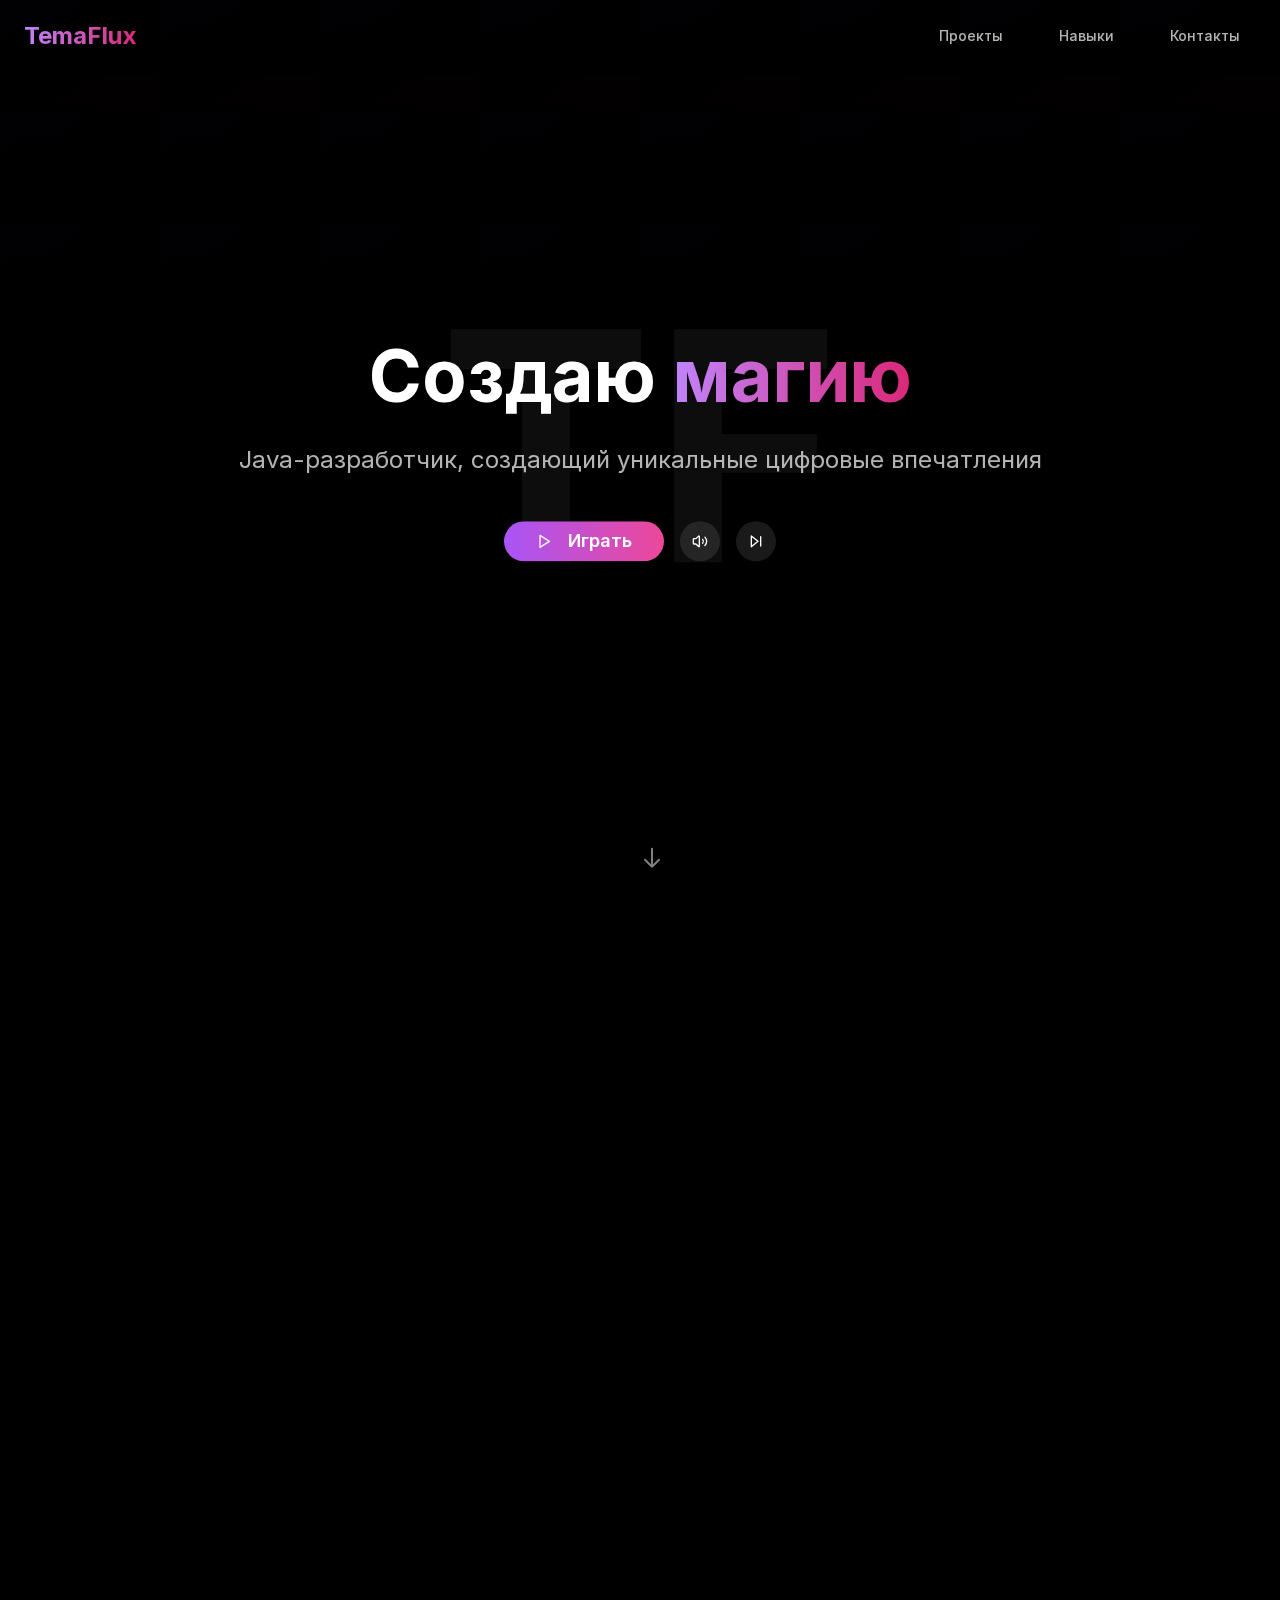
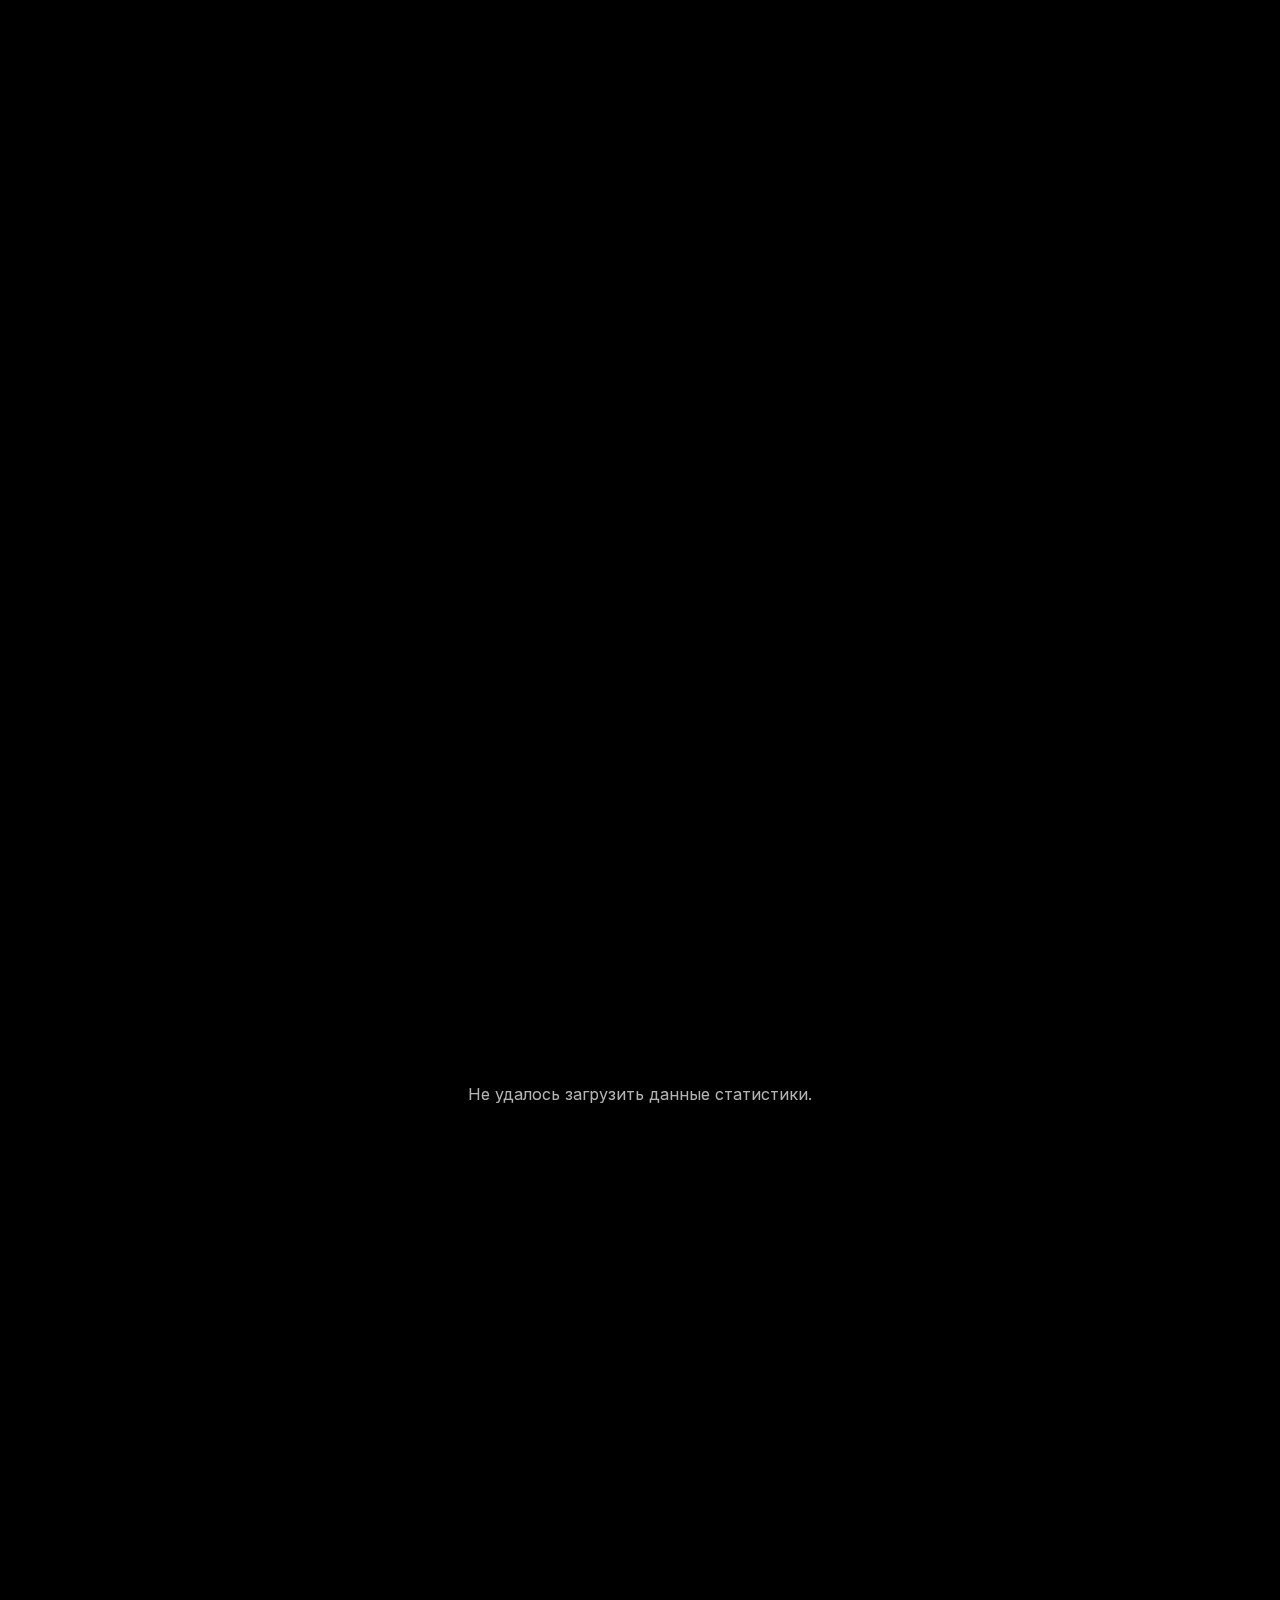
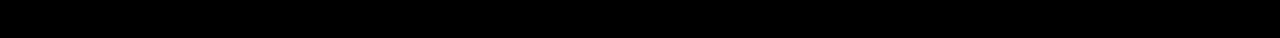
==== index.html @ 5ece1650 "Upload new visit site" ====
<!DOCTYPE html><html lang="en" class="scroll-smooth"><head><meta charSet="utf-8"/><meta name="viewport" content="width=device-width, initial-scale=1"/><link rel="stylesheet" href="/_next/static/css/d50140d454fadaf7.css" data-precedence="next"/><link rel="preload" as="script" fetchPriority="low" href="/_next/static/chunks/webpack-ae7f8552ea7f451c.js"/><script src="/_next/static/chunks/fd9d1056-8fef90fb5a0b2194.js" async=""></script><script src="/_next/static/chunks/117-eb72625006fe0543.js" async=""></script><script src="/_next/static/chunks/main-app-5cbde2b8d3b55099.js" async=""></script><script src="/_next/static/chunks/245-83624d84edf49ca6.js" async=""></script><script src="/_next/static/chunks/app/page-49eec7c58de0d6e8.js" async=""></script><meta name="apple-mobile-web-app-title" content="TemaFlux"/><title>TemaFlux</title><meta name="description" content="Visit site for a TemaFlux"/><meta name="application-name" content="TemaFlux"/><link rel="author" href="https://temaflux.github.io"/><meta name="author" content="TemaFlux"/><link rel="manifest" href="/manifest.json" crossorigin="use-credentials"/><meta name="generator" content="Next.js"/><meta name="keywords" content="TemaFlux,TemaFlux website,Visit TemaFlux,TemaFlux GitHub,TemaFlux project,Next.js applications,TemaFlux developers,TemaFlux site,TemaFlux platform,TemaFlux tools,TemaFlux resources,TemaFlux Next.js project,TemaFlux application,GitHub TemaFlux"/><meta name="creator" content="Artem Prozapas"/><meta name="publisher" content="Artem Prozapas"/><meta name="robots" content="index, follow"/><meta property="og:title" content="TemaFlux"/><meta property="og:description" content="Visit site for a TemaFlux"/><meta property="og:url" content="https://temaflux.github.io"/><meta property="og:site_name" content="TemaFlux"/><meta property="og:locale" content="en"/><meta property="og:type" content="website"/><meta name="twitter:card" content="summary"/><meta name="twitter:title" content="TemaFlux"/><meta name="twitter:description" content="Visit site for a TemaFlux"/><link rel="icon" href="/favicon.ico" type="image/x-icon" sizes="48x48"/><link rel="icon" href="/favicon.ico"/><link rel="apple-touch-icon" href="/apple-icon.png"/><script src="/_next/static/chunks/polyfills-42372ed130431b0a.js" noModule=""></script></head><body class="__className_d65c78"><div class="relative min-h-screen bg-black text-white"><div class="fixed inset-0" style="opacity:0.3"><div class="absolute inset-0 overflow-hidden"><div class="absolute inset-0 grid grid-cols-8 gap-px"><div class="relative" style="opacity:0"><div class="absolute inset-0 bg-gradient-to-br from-purple-500/10 to-pink-500/10" style="transform:perspective(1000px)
                  rotateX(calc(var(--mouse-y) * 20deg))
                  rotateY(calc(var(--mouse-x) * 20deg));transition:transform 0.2s"></div></div><div class="relative" style="opacity:0"><div class="absolute inset-0 bg-gradient-to-br from-purple-500/10 to-pink-500/10" style="transform:perspective(1000px)
                  rotateX(calc(var(--mouse-y) * 20deg))
                  rotateY(calc(var(--mouse-x) * 20deg));transition:transform 0.2s"></div></div><div class="relative" style="opacity:0"><div class="absolute inset-0 bg-gradient-to-br from-purple-500/10 to-pink-500/10" style="transform:perspective(1000px)
                  rotateX(calc(var(--mouse-y) * 20deg))
                  rotateY(calc(var(--mouse-x) * 20deg));transition:transform 0.2s"></div></div><div class="relative" style="opacity:0"><div class="absolute inset-0 bg-gradient-to-br from-purple-500/10 to-pink-500/10" style="transform:perspective(1000px)
                  rotateX(calc(var(--mouse-y) * 20deg))
                  rotateY(calc(var(--mouse-x) * 20deg));transition:transform 0.2s"></div></div><div class="relative" style="opacity:0"><div class="absolute inset-0 bg-gradient-to-br from-purple-500/10 to-pink-500/10" style="transform:perspective(1000px)
                  rotateX(calc(var(--mouse-y) * 20deg))
                  rotateY(calc(var(--mouse-x) * 20deg));transition:transform 0.2s"></div></div><div class="relative" style="opacity:0"><div class="absolute inset-0 bg-gradient-to-br from-purple-500/10 to-pink-500/10" style="transform:perspective(1000px)
                  rotateX(calc(var(--mouse-y) * 20deg))
                  rotateY(calc(var(--mouse-x) * 20deg));transition:transform 0.2s"></div></div><div class="relative" style="opacity:0"><div class="absolute inset-0 bg-gradient-to-br from-purple-500/10 to-pink-500/10" style="transform:perspective(1000px)
                  rotateX(calc(var(--mouse-y) * 20deg))
                  rotateY(calc(var(--mouse-x) * 20deg));transition:transform 0.2s"></div></div><div class="relative" style="opacity:0"><div class="absolute inset-0 bg-gradient-to-br from-purple-500/10 to-pink-500/10" style="transform:perspective(1000px)
                  rotateX(calc(var(--mouse-y) * 20deg))
                  rotateY(calc(var(--mouse-x) * 20deg));transition:transform 0.2s"></div></div><div class="relative" style="opacity:0"><div class="absolute inset-0 bg-gradient-to-br from-purple-500/10 to-pink-500/10" style="transform:perspective(1000px)
                  rotateX(calc(var(--mouse-y) * 20deg))
                  rotateY(calc(var(--mouse-x) * 20deg));transition:transform 0.2s"></div></div><div class="relative" style="opacity:0"><div class="absolute inset-0 bg-gradient-to-br from-purple-500/10 to-pink-500/10" style="transform:perspective(1000px)
                  rotateX(calc(var(--mouse-y) * 20deg))
                  rotateY(calc(var(--mouse-x) * 20deg));transition:transform 0.2s"></div></div><div class="relative" style="opacity:0"><div class="absolute inset-0 bg-gradient-to-br from-purple-500/10 to-pink-500/10" style="transform:perspective(1000px)
                  rotateX(calc(var(--mouse-y) * 20deg))
                  rotateY(calc(var(--mouse-x) * 20deg));transition:transform 0.2s"></div></div><div class="relative" style="opacity:0"><div class="absolute inset-0 bg-gradient-to-br from-purple-500/10 to-pink-500/10" style="transform:perspective(1000px)
                  rotateX(calc(var(--mouse-y) * 20deg))
                  rotateY(calc(var(--mouse-x) * 20deg));transition:transform 0.2s"></div></div><div class="relative" style="opacity:0"><div class="absolute inset-0 bg-gradient-to-br from-purple-500/10 to-pink-500/10" style="transform:perspective(1000px)
                  rotateX(calc(var(--mouse-y) * 20deg))
                  rotateY(calc(var(--mouse-x) * 20deg));transition:transform 0.2s"></div></div><div class="relative" style="opacity:0"><div class="absolute inset-0 bg-gradient-to-br from-purple-500/10 to-pink-500/10" style="transform:perspective(1000px)
                  rotateX(calc(var(--mouse-y) * 20deg))
                  rotateY(calc(var(--mouse-x) * 20deg));transition:transform 0.2s"></div></div><div class="relative" style="opacity:0"><div class="absolute inset-0 bg-gradient-to-br from-purple-500/10 to-pink-500/10" style="transform:perspective(1000px)
                  rotateX(calc(var(--mouse-y) * 20deg))
                  rotateY(calc(var(--mouse-x) * 20deg));transition:transform 0.2s"></div></div><div class="relative" style="opacity:0"><div class="absolute inset-0 bg-gradient-to-br from-purple-500/10 to-pink-500/10" style="transform:perspective(1000px)
                  rotateX(calc(var(--mouse-y) * 20deg))
                  rotateY(calc(var(--mouse-x) * 20deg));transition:transform 0.2s"></div></div><div class="relative" style="opacity:0"><div class="absolute inset-0 bg-gradient-to-br from-purple-500/10 to-pink-500/10" style="transform:perspective(1000px)
                  rotateX(calc(var(--mouse-y) * 20deg))
                  rotateY(calc(var(--mouse-x) * 20deg));transition:transform 0.2s"></div></div><div class="relative" style="opacity:0"><div class="absolute inset-0 bg-gradient-to-br from-purple-500/10 to-pink-500/10" style="transform:perspective(1000px)
                  rotateX(calc(var(--mouse-y) * 20deg))
                  rotateY(calc(var(--mouse-x) * 20deg));transition:transform 0.2s"></div></div><div class="relative" style="opacity:0"><div class="absolute inset-0 bg-gradient-to-br from-purple-500/10 to-pink-500/10" style="transform:perspective(1000px)
                  rotateX(calc(var(--mouse-y) * 20deg))
                  rotateY(calc(var(--mouse-x) * 20deg));transition:transform 0.2s"></div></div><div class="relative" style="opacity:0"><div class="absolute inset-0 bg-gradient-to-br from-purple-500/10 to-pink-500/10" style="transform:perspective(1000px)
                  rotateX(calc(var(--mouse-y) * 20deg))
                  rotateY(calc(var(--mouse-x) * 20deg));transition:transform 0.2s"></div></div><div class="relative" style="opacity:0"><div class="absolute inset-0 bg-gradient-to-br from-purple-500/10 to-pink-500/10" style="transform:perspective(1000px)
                  rotateX(calc(var(--mouse-y) * 20deg))
                  rotateY(calc(var(--mouse-x) * 20deg));transition:transform 0.2s"></div></div><div class="relative" style="opacity:0"><div class="absolute inset-0 bg-gradient-to-br from-purple-500/10 to-pink-500/10" style="transform:perspective(1000px)
                  rotateX(calc(var(--mouse-y) * 20deg))
                  rotateY(calc(var(--mouse-x) * 20deg));transition:transform 0.2s"></div></div><div class="relative" style="opacity:0"><div class="absolute inset-0 bg-gradient-to-br from-purple-500/10 to-pink-500/10" style="transform:perspective(1000px)
                  rotateX(calc(var(--mouse-y) * 20deg))
                  rotateY(calc(var(--mouse-x) * 20deg));transition:transform 0.2s"></div></div><div class="relative" style="opacity:0"><div class="absolute inset-0 bg-gradient-to-br from-purple-500/10 to-pink-500/10" style="transform:perspective(1000px)
                  rotateX(calc(var(--mouse-y) * 20deg))
                  rotateY(calc(var(--mouse-x) * 20deg));transition:transform 0.2s"></div></div><div class="relative" style="opacity:0"><div class="absolute inset-0 bg-gradient-to-br from-purple-500/10 to-pink-500/10" style="transform:perspective(1000px)
                  rotateX(calc(var(--mouse-y) * 20deg))
                  rotateY(calc(var(--mouse-x) * 20deg));transition:transform 0.2s"></div></div><div class="relative" style="opacity:0"><div class="absolute inset-0 bg-gradient-to-br from-purple-500/10 to-pink-500/10" style="transform:perspective(1000px)
                  rotateX(calc(var(--mouse-y) * 20deg))
                  rotateY(calc(var(--mouse-x) * 20deg));transition:transform 0.2s"></div></div><div class="relative" style="opacity:0"><div class="absolute inset-0 bg-gradient-to-br from-purple-500/10 to-pink-500/10" style="transform:perspective(1000px)
                  rotateX(calc(var(--mouse-y) * 20deg))
                  rotateY(calc(var(--mouse-x) * 20deg));transition:transform 0.2s"></div></div><div class="relative" style="opacity:0"><div class="absolute inset-0 bg-gradient-to-br from-purple-500/10 to-pink-500/10" style="transform:perspective(1000px)
                  rotateX(calc(var(--mouse-y) * 20deg))
                  rotateY(calc(var(--mouse-x) * 20deg));transition:transform 0.2s"></div></div><div class="relative" style="opacity:0"><div class="absolute inset-0 bg-gradient-to-br from-purple-500/10 to-pink-500/10" style="transform:perspective(1000px)
                  rotateX(calc(var(--mouse-y) * 20deg))
                  rotateY(calc(var(--mouse-x) * 20deg));transition:transform 0.2s"></div></div><div class="relative" style="opacity:0"><div class="absolute inset-0 bg-gradient-to-br from-purple-500/10 to-pink-500/10" style="transform:perspective(1000px)
                  rotateX(calc(var(--mouse-y) * 20deg))
                  rotateY(calc(var(--mouse-x) * 20deg));transition:transform 0.2s"></div></div><div class="relative" style="opacity:0"><div class="absolute inset-0 bg-gradient-to-br from-purple-500/10 to-pink-500/10" style="transform:perspective(1000px)
                  rotateX(calc(var(--mouse-y) * 20deg))
                  rotateY(calc(var(--mouse-x) * 20deg));transition:transform 0.2s"></div></div><div class="relative" style="opacity:0"><div class="absolute inset-0 bg-gradient-to-br from-purple-500/10 to-pink-500/10" style="transform:perspective(1000px)
                  rotateX(calc(var(--mouse-y) * 20deg))
                  rotateY(calc(var(--mouse-x) * 20deg));transition:transform 0.2s"></div></div><div class="relative" style="opacity:0"><div class="absolute inset-0 bg-gradient-to-br from-purple-500/10 to-pink-500/10" style="transform:perspective(1000px)
                  rotateX(calc(var(--mouse-y) * 20deg))
                  rotateY(calc(var(--mouse-x) * 20deg));transition:transform 0.2s"></div></div><div class="relative" style="opacity:0"><div class="absolute inset-0 bg-gradient-to-br from-purple-500/10 to-pink-500/10" style="transform:perspective(1000px)
                  rotateX(calc(var(--mouse-y) * 20deg))
                  rotateY(calc(var(--mouse-x) * 20deg));transition:transform 0.2s"></div></div><div class="relative" style="opacity:0"><div class="absolute inset-0 bg-gradient-to-br from-purple-500/10 to-pink-500/10" style="transform:perspective(1000px)
                  rotateX(calc(var(--mouse-y) * 20deg))
                  rotateY(calc(var(--mouse-x) * 20deg));transition:transform 0.2s"></div></div><div class="relative" style="opacity:0"><div class="absolute inset-0 bg-gradient-to-br from-purple-500/10 to-pink-500/10" style="transform:perspective(1000px)
                  rotateX(calc(var(--mouse-y) * 20deg))
                  rotateY(calc(var(--mouse-x) * 20deg));transition:transform 0.2s"></div></div><div class="relative" style="opacity:0"><div class="absolute inset-0 bg-gradient-to-br from-purple-500/10 to-pink-500/10" style="transform:perspective(1000px)
                  rotateX(calc(var(--mouse-y) * 20deg))
                  rotateY(calc(var(--mouse-x) * 20deg));transition:transform 0.2s"></div></div><div class="relative" style="opacity:0"><div class="absolute inset-0 bg-gradient-to-br from-purple-500/10 to-pink-500/10" style="transform:perspective(1000px)
                  rotateX(calc(var(--mouse-y) * 20deg))
                  rotateY(calc(var(--mouse-x) * 20deg));transition:transform 0.2s"></div></div><div class="relative" style="opacity:0"><div class="absolute inset-0 bg-gradient-to-br from-purple-500/10 to-pink-500/10" style="transform:perspective(1000px)
                  rotateX(calc(var(--mouse-y) * 20deg))
                  rotateY(calc(var(--mouse-x) * 20deg));transition:transform 0.2s"></div></div><div class="relative" style="opacity:0"><div class="absolute inset-0 bg-gradient-to-br from-purple-500/10 to-pink-500/10" style="transform:perspective(1000px)
                  rotateX(calc(var(--mouse-y) * 20deg))
                  rotateY(calc(var(--mouse-x) * 20deg));transition:transform 0.2s"></div></div><div class="relative" style="opacity:0"><div class="absolute inset-0 bg-gradient-to-br from-purple-500/10 to-pink-500/10" style="transform:perspective(1000px)
                  rotateX(calc(var(--mouse-y) * 20deg))
                  rotateY(calc(var(--mouse-x) * 20deg));transition:transform 0.2s"></div></div><div class="relative" style="opacity:0"><div class="absolute inset-0 bg-gradient-to-br from-purple-500/10 to-pink-500/10" style="transform:perspective(1000px)
                  rotateX(calc(var(--mouse-y) * 20deg))
                  rotateY(calc(var(--mouse-x) * 20deg));transition:transform 0.2s"></div></div><div class="relative" style="opacity:0"><div class="absolute inset-0 bg-gradient-to-br from-purple-500/10 to-pink-500/10" style="transform:perspective(1000px)
                  rotateX(calc(var(--mouse-y) * 20deg))
                  rotateY(calc(var(--mouse-x) * 20deg));transition:transform 0.2s"></div></div><div class="relative" style="opacity:0"><div class="absolute inset-0 bg-gradient-to-br from-purple-500/10 to-pink-500/10" style="transform:perspective(1000px)
                  rotateX(calc(var(--mouse-y) * 20deg))
                  rotateY(calc(var(--mouse-x) * 20deg));transition:transform 0.2s"></div></div><div class="relative" style="opacity:0"><div class="absolute inset-0 bg-gradient-to-br from-purple-500/10 to-pink-500/10" style="transform:perspective(1000px)
                  rotateX(calc(var(--mouse-y) * 20deg))
                  rotateY(calc(var(--mouse-x) * 20deg));transition:transform 0.2s"></div></div><div class="relative" style="opacity:0"><div class="absolute inset-0 bg-gradient-to-br from-purple-500/10 to-pink-500/10" style="transform:perspective(1000px)
                  rotateX(calc(var(--mouse-y) * 20deg))
                  rotateY(calc(var(--mouse-x) * 20deg));transition:transform 0.2s"></div></div><div class="relative" style="opacity:0"><div class="absolute inset-0 bg-gradient-to-br from-purple-500/10 to-pink-500/10" style="transform:perspective(1000px)
                  rotateX(calc(var(--mouse-y) * 20deg))
                  rotateY(calc(var(--mouse-x) * 20deg));transition:transform 0.2s"></div></div><div class="relative" style="opacity:0"><div class="absolute inset-0 bg-gradient-to-br from-purple-500/10 to-pink-500/10" style="transform:perspective(1000px)
                  rotateX(calc(var(--mouse-y) * 20deg))
                  rotateY(calc(var(--mouse-x) * 20deg));transition:transform 0.2s"></div></div><div class="relative" style="opacity:0"><div class="absolute inset-0 bg-gradient-to-br from-purple-500/10 to-pink-500/10" style="transform:perspective(1000px)
                  rotateX(calc(var(--mouse-y) * 20deg))
                  rotateY(calc(var(--mouse-x) * 20deg));transition:transform 0.2s"></div></div><div class="relative" style="opacity:0"><div class="absolute inset-0 bg-gradient-to-br from-purple-500/10 to-pink-500/10" style="transform:perspective(1000px)
                  rotateX(calc(var(--mouse-y) * 20deg))
                  rotateY(calc(var(--mouse-x) * 20deg));transition:transform 0.2s"></div></div><div class="relative" style="opacity:0"><div class="absolute inset-0 bg-gradient-to-br from-purple-500/10 to-pink-500/10" style="transform:perspective(1000px)
                  rotateX(calc(var(--mouse-y) * 20deg))
                  rotateY(calc(var(--mouse-x) * 20deg));transition:transform 0.2s"></div></div><div class="relative" style="opacity:0"><div class="absolute inset-0 bg-gradient-to-br from-purple-500/10 to-pink-500/10" style="transform:perspective(1000px)
                  rotateX(calc(var(--mouse-y) * 20deg))
                  rotateY(calc(var(--mouse-x) * 20deg));transition:transform 0.2s"></div></div><div class="relative" style="opacity:0"><div class="absolute inset-0 bg-gradient-to-br from-purple-500/10 to-pink-500/10" style="transform:perspective(1000px)
                  rotateX(calc(var(--mouse-y) * 20deg))
                  rotateY(calc(var(--mouse-x) * 20deg));transition:transform 0.2s"></div></div><div class="relative" style="opacity:0"><div class="absolute inset-0 bg-gradient-to-br from-purple-500/10 to-pink-500/10" style="transform:perspective(1000px)
                  rotateX(calc(var(--mouse-y) * 20deg))
                  rotateY(calc(var(--mouse-x) * 20deg));transition:transform 0.2s"></div></div><div class="relative" style="opacity:0"><div class="absolute inset-0 bg-gradient-to-br from-purple-500/10 to-pink-500/10" style="transform:perspective(1000px)
                  rotateX(calc(var(--mouse-y) * 20deg))
                  rotateY(calc(var(--mouse-x) * 20deg));transition:transform 0.2s"></div></div><div class="relative" style="opacity:0"><div class="absolute inset-0 bg-gradient-to-br from-purple-500/10 to-pink-500/10" style="transform:perspective(1000px)
                  rotateX(calc(var(--mouse-y) * 20deg))
                  rotateY(calc(var(--mouse-x) * 20deg));transition:transform 0.2s"></div></div><div class="relative" style="opacity:0"><div class="absolute inset-0 bg-gradient-to-br from-purple-500/10 to-pink-500/10" style="transform:perspective(1000px)
                  rotateX(calc(var(--mouse-y) * 20deg))
                  rotateY(calc(var(--mouse-x) * 20deg));transition:transform 0.2s"></div></div><div class="relative" style="opacity:0"><div class="absolute inset-0 bg-gradient-to-br from-purple-500/10 to-pink-500/10" style="transform:perspective(1000px)
                  rotateX(calc(var(--mouse-y) * 20deg))
                  rotateY(calc(var(--mouse-x) * 20deg));transition:transform 0.2s"></div></div><div class="relative" style="opacity:0"><div class="absolute inset-0 bg-gradient-to-br from-purple-500/10 to-pink-500/10" style="transform:perspective(1000px)
                  rotateX(calc(var(--mouse-y) * 20deg))
                  rotateY(calc(var(--mouse-x) * 20deg));transition:transform 0.2s"></div></div><div class="relative" style="opacity:0"><div class="absolute inset-0 bg-gradient-to-br from-purple-500/10 to-pink-500/10" style="transform:perspective(1000px)
                  rotateX(calc(var(--mouse-y) * 20deg))
                  rotateY(calc(var(--mouse-x) * 20deg));transition:transform 0.2s"></div></div><div class="relative" style="opacity:0"><div class="absolute inset-0 bg-gradient-to-br from-purple-500/10 to-pink-500/10" style="transform:perspective(1000px)
                  rotateX(calc(var(--mouse-y) * 20deg))
                  rotateY(calc(var(--mouse-x) * 20deg));transition:transform 0.2s"></div></div><div class="relative" style="opacity:0"><div class="absolute inset-0 bg-gradient-to-br from-purple-500/10 to-pink-500/10" style="transform:perspective(1000px)
                  rotateX(calc(var(--mouse-y) * 20deg))
                  rotateY(calc(var(--mouse-x) * 20deg));transition:transform 0.2s"></div></div><div class="relative" style="opacity:0"><div class="absolute inset-0 bg-gradient-to-br from-purple-500/10 to-pink-500/10" style="transform:perspective(1000px)
                  rotateX(calc(var(--mouse-y) * 20deg))
                  rotateY(calc(var(--mouse-x) * 20deg));transition:transform 0.2s"></div></div><div class="relative" style="opacity:0"><div class="absolute inset-0 bg-gradient-to-br from-purple-500/10 to-pink-500/10" style="transform:perspective(1000px)
                  rotateX(calc(var(--mouse-y) * 20deg))
                  rotateY(calc(var(--mouse-x) * 20deg));transition:transform 0.2s"></div></div></div><div class="absolute inset-0 bg-gradient-to-b from-black/0 via-black/50 to-black"></div></div></div><header class="fixed top-0 left-0 right-0 z-50 px-6 py-4" style="background-color:rgba(0, 0, 0, 0);backdrop-filter:blur(0px)"><nav class="container mx-auto flex items-center justify-between"><div class="text-2xl font-bold bg-clip-text text-transparent bg-gradient-to-r from-purple-400 to-pink-600">TemaFlux</div><div class="flex gap-6"><div tabindex="0"><a href="#projects" class="inline-flex items-center justify-center gap-2 whitespace-nowrap rounded-md text-sm font-medium ring-offset-background transition-colors focus-visible:outline-none focus-visible:ring-2 focus-visible:ring-ring focus-visible:ring-offset-2 disabled:pointer-events-none disabled:opacity-50 [&amp;_svg]:pointer-events-none [&amp;_svg]:size-4 [&amp;_svg]:shrink-0 h-10 px-4 py-2 text-white/70 hover:text-white hover:bg-white/10">Проекты</a></div><div tabindex="0"><a href="#skills" class="inline-flex items-center justify-center gap-2 whitespace-nowrap rounded-md text-sm font-medium ring-offset-background transition-colors focus-visible:outline-none focus-visible:ring-2 focus-visible:ring-ring focus-visible:ring-offset-2 disabled:pointer-events-none disabled:opacity-50 [&amp;_svg]:pointer-events-none [&amp;_svg]:size-4 [&amp;_svg]:shrink-0 h-10 px-4 py-2 text-white/70 hover:text-white hover:bg-white/10">Навыки</a></div><div tabindex="0"><a href="#contact" class="inline-flex items-center justify-center gap-2 whitespace-nowrap rounded-md text-sm font-medium ring-offset-background transition-colors focus-visible:outline-none focus-visible:ring-2 focus-visible:ring-ring focus-visible:ring-offset-2 disabled:pointer-events-none disabled:opacity-50 [&amp;_svg]:pointer-events-none [&amp;_svg]:size-4 [&amp;_svg]:shrink-0 h-10 px-4 py-2 text-white/70 hover:text-white hover:bg-white/10">Контакты</a></div></div></nav></header><main class="relative z-10"><section class="relative min-h-screen flex items-center justify-center px-6 overflow-hidden"><div class="absolute inset-0 bg-gradient-to-b from-black/70 via-black/50 to-black/70 z-10"></div><div class="absolute inset-0 flex items-center justify-center opacity-5 z-20"><div class="text-[20rem] font-bold text-white">TF</div></div><div class="relative text-center max-w-4xl mx-auto z-30" style="opacity:0;transform:translateY(20px)"><h1 class="text-5xl md:text-7xl font-bold mb-8" style="opacity:0;transform:translateY(20px)">Создаю<!-- --> <span class="text-transparent bg-clip-text bg-gradient-to-r from-purple-400 to-pink-600">магию</span></h1><p class="text-xl md:text-2xl text-white/70 mb-12" style="opacity:0;transform:translateY(20px)">Java-разработчик, создающий уникальные цифровые впечатления</p><div class="flex flex-col items-center space-y-4" style="opacity:0;transform:translateY(20px)"><div class="flex items-center space-x-4"><button class="justify-center gap-2 whitespace-nowrap ring-offset-background focus-visible:outline-none focus-visible:ring-2 focus-visible:ring-ring focus-visible:ring-offset-2 disabled:pointer-events-none disabled:opacity-50 [&amp;_svg]:pointer-events-none [&amp;_svg]:size-4 [&amp;_svg]:shrink-0 bg-primary hover:bg-primary/90 h-10 px-8 py-3 bg-gradient-to-r from-purple-500 to-pink-500 text-white rounded-full text-lg font-semibold hover:from-purple-600 hover:to-pink-600 transition-all duration-300 flex items-center space-x-2"><svg xmlns="http://www.w3.org/2000/svg" width="24" height="24" viewBox="0 0 24 24" fill="none" stroke="currentColor" stroke-width="2" stroke-linecap="round" stroke-linejoin="round" class="lucide lucide-play w-5 h-5 mr-2"><polygon points="6 3 20 12 6 21 6 3"></polygon></svg>Играть</button><button class="inline-flex items-center justify-center gap-2 whitespace-nowrap text-sm font-medium ring-offset-background transition-colors focus-visible:outline-none focus-visible:ring-2 focus-visible:ring-ring focus-visible:ring-offset-2 disabled:pointer-events-none disabled:opacity-50 [&amp;_svg]:pointer-events-none [&amp;_svg]:size-4 [&amp;_svg]:shrink-0 border border-input hover:text-accent-foreground h-10 w-10 rounded-full bg-white/10 hover:bg-white/20 border-none"><svg xmlns="http://www.w3.org/2000/svg" width="24" height="24" viewBox="0 0 24 24" fill="none" stroke="currentColor" stroke-width="2" stroke-linecap="round" stroke-linejoin="round" class="lucide lucide-volume2 w-5 h-5 text-white"><path d="M11 4.702a.705.705 0 0 0-1.203-.498L6.413 7.587A1.4 1.4 0 0 1 5.416 8H3a1 1 0 0 0-1 1v6a1 1 0 0 0 1 1h2.416a1.4 1.4 0 0 1 .997.413l3.383 3.384A.705.705 0 0 0 11 19.298z"></path><path d="M16 9a5 5 0 0 1 0 6"></path><path d="M19.364 18.364a9 9 0 0 0 0-12.728"></path></svg></button><button class="inline-flex items-center justify-center gap-2 whitespace-nowrap text-sm font-medium ring-offset-background transition-colors focus-visible:outline-none focus-visible:ring-2 focus-visible:ring-ring focus-visible:ring-offset-2 disabled:pointer-events-none disabled:opacity-50 [&amp;_svg]:pointer-events-none [&amp;_svg]:size-4 [&amp;_svg]:shrink-0 border border-input hover:text-accent-foreground h-10 w-10 rounded-full bg-white/10 hover:bg-white/20 border-none"><svg xmlns="http://www.w3.org/2000/svg" width="24" height="24" viewBox="0 0 24 24" fill="none" stroke="currentColor" stroke-width="2" stroke-linecap="round" stroke-linejoin="round" class="lucide lucide-skip-forward w-5 h-5 text-white"><polygon points="5 4 15 12 5 20 5 4"></polygon><line x1="19" x2="19" y1="5" y2="19"></line></svg></button></div></div></div><div class="absolute bottom-10 left-1/2 transform -translate-x-1/2 z-30"><svg xmlns="http://www.w3.org/2000/svg" class="h-6 w-6 text-white/50" fill="none" viewBox="0 0 24 24" stroke="currentColor"><path stroke-linecap="round" stroke-linejoin="round" stroke-width="2" d="M19 14l-7 7m0 0l-7-7m7 7V3"></path></svg></div></section><section id="projects" class="py-20 px-6"><div class="container mx-auto"><h2 class="text-4xl font-bold mb-12 text-center" style="opacity:0;transform:translateY(20px)">Мои проекты</h2><div class="grid grid-cols-1 md:grid-cols-2 lg:grid-cols-3 gap-8"><div style="opacity:0;transform:translateY(20px)"><div tabindex="0"><div class="rounded-lg border text-card-foreground shadow-sm bg-black/50 backdrop-blur-lg border-white/10 hover:border-white/20 transition-colors overflow-hidden"><div class="flex flex-col space-y-1.5 p-6"><div class="text-2xl font-semibold leading-none tracking-tight"><span class="text-transparent bg-clip-text bg-gradient-to-r from-green-400 to-emerald-600">FunnyScape</span></div></div><div class="p-6 pt-0"><p class="text-white/70 mb-4">Уникальный сервер с собственными плагинами</p><a href="https://vk.com/funnyscapes" target="_blank" rel="noopener noreferrer" class="inline-block text-white/50 hover:text-white transition-colors">Посмотреть →</a></div></div></div></div><div style="opacity:0;transform:translateY(20px)"><div tabindex="0"><div class="rounded-lg border text-card-foreground shadow-sm bg-black/50 backdrop-blur-lg border-white/10 hover:border-white/20 transition-colors overflow-hidden"><div class="flex flex-col space-y-1.5 p-6"><div class="text-2xl font-semibold leading-none tracking-tight"><span class="text-transparent bg-clip-text bg-gradient-to-r from-blue-400 to-indigo-600">Anime List</span></div></div><div class="p-6 pt-0"><p class="text-white/70 mb-4">Персональный список аниме из AniXart</p><a href="https://anime.temaflux.site" target="_blank" rel="noopener noreferrer" class="inline-block text-white/50 hover:text-white transition-colors">Посмотреть →</a></div></div></div></div><div style="opacity:0;transform:translateY(20px)"><div tabindex="0"><div class="rounded-lg border text-card-foreground shadow-sm bg-black/50 backdrop-blur-lg border-white/10 hover:border-white/20 transition-colors overflow-hidden"><div class="flex flex-col space-y-1.5 p-6"><div class="text-2xl font-semibold leading-none tracking-tight"><span class="text-transparent bg-clip-text bg-gradient-to-r from-purple-400 to-pink-600">Miko Bot</span></div></div><div class="p-6 pt-0"><p class="text-white/70 mb-4">Собственный бот в Discord с аниме функциями</p><a href="https://top.gg/bot/586508012433440768" target="_blank" rel="noopener noreferrer" class="inline-block text-white/50 hover:text-white transition-colors">Посмотреть →</a></div></div></div></div><div style="opacity:0;transform:translateY(20px)"><div tabindex="0"><div class="rounded-lg border text-card-foreground shadow-sm bg-black/50 backdrop-blur-lg border-white/10 hover:border-white/20 transition-colors overflow-hidden"><div class="flex flex-col space-y-1.5 p-6"><div class="text-2xl font-semibold leading-none tracking-tight"><span class="text-transparent bg-clip-text bg-gradient-to-r from-yellow-400 to-orange-600">RageMine</span></div></div><div class="p-6 pt-0"><p class="text-white/70 mb-4">Разработка функционала сайта (Backend)</p><a href="https://store.RageMine.su" target="_blank" rel="noopener noreferrer" class="inline-block text-white/50 hover:text-white transition-colors">Посмотреть →</a></div></div></div></div><div style="opacity:0;transform:translateY(20px)"><div tabindex="0"><div class="rounded-lg border text-card-foreground shadow-sm bg-black/50 backdrop-blur-lg border-white/10 hover:border-white/20 transition-colors overflow-hidden"><div class="flex flex-col space-y-1.5 p-6"><div class="text-2xl font-semibold leading-none tracking-tight"><span class="text-transparent bg-clip-text bg-gradient-to-r from-yellow-400 to-yellow-600">FoxDonate</span></div></div><div class="p-6 pt-0"><p class="text-white/70 mb-4">Разработка выбора системы оплат</p><a href="https://FoxDon.ru" target="_blank" rel="noopener noreferrer" class="inline-block text-white/50 hover:text-white transition-colors">Посмотреть →</a></div></div></div></div><div style="opacity:0;transform:translateY(20px)"><div tabindex="0"><div class="rounded-lg border text-card-foreground shadow-sm bg-black/50 backdrop-blur-lg border-white/10 hover:border-white/20 transition-colors overflow-hidden"><div class="flex flex-col space-y-1.5 p-6"><div class="text-2xl font-semibold leading-none tracking-tight"><span class="text-transparent bg-clip-text bg-gradient-to-r from-red-400 to-rose-600">AisMC</span></div></div><div class="p-6 pt-0"><p class="text-white/70 mb-4">Разработка функционала сайта (Backend)</p><a href="https://demo-aismc.temaflux.site" target="_blank" rel="noopener noreferrer" class="inline-block text-white/50 hover:text-white transition-colors">Посмотреть →</a></div></div></div></div><div style="opacity:0;transform:translateY(20px)"><div tabindex="0"><div class="rounded-lg border text-card-foreground shadow-sm bg-black/50 backdrop-blur-lg border-white/10 hover:border-white/20 transition-colors overflow-hidden"><div class="flex flex-col space-y-1.5 p-6"><div class="text-2xl font-semibold leading-none tracking-tight"><span class="text-transparent bg-clip-text bg-gradient-to-r from-[#80101b] to-[#8c0412]">GD</span></div></div><div class="p-6 pt-0"><p class="text-white/70 mb-4">Разработка функционала сайта (Backend)</p><a href="https://gdluxurykitchen.ru" target="_blank" rel="noopener noreferrer" class="inline-block text-white/50 hover:text-white transition-colors">Посмотреть →</a></div></div></div></div><div style="opacity:0;transform:translateY(20px)"><div tabindex="0"><div class="rounded-lg border text-card-foreground shadow-sm bg-black/50 backdrop-blur-lg border-white/10 hover:border-white/20 transition-colors overflow-hidden"><div class="flex flex-col space-y-1.5 p-6"><div class="text-2xl font-semibold leading-none tracking-tight"><span class="text-transparent bg-clip-text bg-gradient-to-r from-sky-400 to-blue-800">Rivnenie</span></div></div><div class="p-6 pt-0"><p class="text-white/70 mb-4">Разработка приватного сервера в Genshin Impact</p><a href="https://github.com/Rivnenie" target="_blank" rel="noopener noreferrer" class="inline-block text-white/50 hover:text-white transition-colors">Посмотреть →</a></div></div></div></div><div style="opacity:0;transform:translateY(20px)"><div tabindex="0"><div class="rounded-lg border text-card-foreground shadow-sm bg-black/50 backdrop-blur-lg border-white/10 hover:border-white/20 transition-colors overflow-hidden"><div class="flex flex-col space-y-1.5 p-6"><div class="text-2xl font-semibold leading-none tracking-tight"><span class="text-transparent bg-clip-text bg-gradient-to-r from-neutral-400 to-zinc-800">FabricLeak</span></div></div><div class="p-6 pt-0"><p class="text-white/70 mb-4">Мод для копирование меню и прочих елементов из сервера</p><a href="#" target="_blank" rel="noopener noreferrer" class="inline-block text-white/50 hover:text-white transition-colors">Посмотреть →</a></div></div></div></div></div></div></section><section id="skills" class="py-20 px-6"><div class="container mx-auto max-w-3xl"><h2 class="text-4xl font-bold mb-12 text-center" style="opacity:0;transform:translateY(20px)">Мои навыки</h2><div class="space-y-6"><div style="opacity:0;transform:translateX(-20px)"><div class="flex justify-between mb-2"><span class="text-white/70">Java</span><span class="text-white/50">74.55<!-- -->%</span></div><div class="h-2 bg-white/10 rounded-full overflow-hidden"><div class="h-full bg-gradient-to-r from-purple-400 to-pink-600" style="width:0px"></div></div></div><div style="opacity:0;transform:translateX(-20px)"><div class="flex justify-between mb-2"><span class="text-white/70">JavaScript</span><span class="text-white/50">15.65<!-- -->%</span></div><div class="h-2 bg-white/10 rounded-full overflow-hidden"><div class="h-full bg-gradient-to-r from-purple-400 to-pink-600" style="width:0px"></div></div></div><div style="opacity:0;transform:translateX(-20px)"><div class="flex justify-between mb-2"><span class="text-white/70">C#</span><span class="text-white/50">14.55<!-- -->%</span></div><div class="h-2 bg-white/10 rounded-full overflow-hidden"><div class="h-full bg-gradient-to-r from-purple-400 to-pink-600" style="width:0px"></div></div></div><div style="opacity:0;transform:translateX(-20px)"><div class="flex justify-between mb-2"><span class="text-white/70">TypeScript</span><span class="text-white/50">12.65<!-- -->%</span></div><div class="h-2 bg-white/10 rounded-full overflow-hidden"><div class="h-full bg-gradient-to-r from-purple-400 to-pink-600" style="width:0px"></div></div></div><div style="opacity:0;transform:translateX(-20px)"><div class="flex justify-between mb-2"><span class="text-white/70">Vue.js</span><span class="text-white/50">5.81<!-- -->%</span></div><div class="h-2 bg-white/10 rounded-full overflow-hidden"><div class="h-full bg-gradient-to-r from-purple-400 to-pink-600" style="width:0px"></div></div></div><div style="opacity:0;transform:translateX(-20px)"><div class="flex justify-between mb-2"><span class="text-white/70">C++</span><span class="text-white/50">4.22<!-- -->%</span></div><div class="h-2 bg-white/10 rounded-full overflow-hidden"><div class="h-full bg-gradient-to-r from-purple-400 to-pink-600" style="width:0px"></div></div></div><div style="opacity:0;transform:translateX(-20px)"><div class="flex justify-between mb-2"><span class="text-white/70">PHP</span><span class="text-white/50">2.8<!-- -->%</span></div><div class="h-2 bg-white/10 rounded-full overflow-hidden"><div class="h-full bg-gradient-to-r from-purple-400 to-pink-600" style="width:0px"></div></div></div><div style="opacity:0;transform:translateX(-20px)"><div class="flex justify-between mb-2"><span class="text-white/70">React</span><span class="text-white/50">2.25<!-- -->%</span></div><div class="h-2 bg-white/10 rounded-full overflow-hidden"><div class="h-full bg-gradient-to-r from-purple-400 to-pink-600" style="width:0px"></div></div></div></div></div></section><section id="statistics" class="py-20 px-6"><div class="container mx-auto max-w-4xl"><div class="flex justify-between items-center mb-8" style="opacity:0;transform:translateY(20px)"><h2 class="text-4xl font-bold">Моя статистика</h2><div class="flex items-center space-x-2"><button type="button" role="switch" aria-checked="true" data-state="checked" value="on" class="peer inline-flex h-6 w-11 shrink-0 cursor-pointer items-center rounded-full border-2 border-transparent transition-colors focus-visible:outline-none focus-visible:ring-2 focus-visible:ring-ring focus-visible:ring-offset-2 focus-visible:ring-offset-background disabled:cursor-not-allowed disabled:opacity-50 data-[state=checked]:bg-primary data-[state=unchecked]:bg-input" id="stats-switch"><span data-state="checked" class="pointer-events-none block h-5 w-5 rounded-full bg-background shadow-lg ring-0 transition-transform data-[state=checked]:translate-x-5 data-[state=unchecked]:translate-x-0"></span></button><input type="checkbox" aria-hidden="true" style="transform:translateX(-100%);position:absolute;pointer-events:none;opacity:0;margin:0" tabindex="-1" checked="" value="on"/><label class="text-sm font-medium leading-none peer-disabled:cursor-not-allowed peer-disabled:opacity-70" for="stats-switch">Включено</label></div></div><div style="opacity:0;height:0px"><div class="text-center py-12"><div class="inline-block w-8 h-8 border-4 border-t-purple-500 border-r-purple-500 border-b-transparent border-l-transparent rounded-full"></div></div></div></div></section></main><footer id="contact" class="relative z-10 py-20 px-6 bg-black/50 backdrop-blur-lg"><div class="container mx-auto"><div class="text-center" style="opacity:0;transform:translateY(20px)"><h2 class="text-4xl font-bold mb-8">Давайте создадим что-то крутое</h2><p class="text-white/70 mb-8 max-w-2xl mx-auto">Открыт для интересных проектов и коллабораций. Давайте воплотим ваши идеи в реальность!</p><div class="flex justify-center gap-6 mb-12"><a href="https://vk.com/artemvka" target="_blank" rel="noopener noreferrer" class="text-white/50 hover:text-white transition-colors" tabindex="0" style="opacity:0;transform:translateY(20px)"><span class="sr-only">VK</span><svg class="w-6 h-6 fill-current" viewBox="0 0 24 24" aria-hidden="true"><path d="M21.579 6.855c.14-.465 0-.806-.662-.806h-2.193c-.558 0-.813.295-.953.619 0 0-1.115 2.719-2.695 4.482-.51.513-.743.675-1.021.675-.139 0-.341-.162-.341-.627V6.855c0-.558-.161-.806-.626-.806H9.642c-.348 0-.558.258-.558.504 0 .528.79.65.871 2.138v3.228c0 .707-.127.836-.407.836-.743 0-2.551-2.729-3.624-5.853-.209-.607-.42-.852-.98-.852H2.752c-.627 0-.752.295-.752.619 0 .582.743 3.462 3.461 7.271 1.812 2.601 4.363 4.011 6.687 4.011 1.393 0 1.565-.313 1.565-.853v-1.966c0-.626.133-.752.574-.752.324 0 .882.164 2.183 1.417 1.486 1.486 1.732 2.153 2.567 2.153h2.192c.626 0 .939-.313.758-.931-.197-.615-.907-1.51-1.849-2.569-.512-.604-1.277-1.254-1.51-1.579-.325-.419-.231-.604 0-.976.001 0 2.672-3.761 2.95-5.04z"></path></svg></a><a href="https://t.me/TemaFlexs" target="_blank" rel="noopener noreferrer" class="text-white/50 hover:text-white transition-colors" tabindex="0" style="opacity:0;transform:translateY(20px)"><span class="sr-only">Telegram</span><svg class="w-6 h-6 fill-current" viewBox="0 0 24 24" aria-hidden="true"><path d="M24 4.557c-.883.392-1.832.656-2.828.775 1.017-.609 1.798-1.574 2.165-2.724-.951.564-2.005.974-3.127 1.195-.897-.957-2.178-1.555-3.594-1.555-3.179 0-5.515 2.966-4.797 6.045-4.091-.205-7.719-2.165-10.148-5.144-1.29 2.213-.669 5.108 1.523 6.574-.806-.026-1.566-.247-2.229-.616-.054 2.281 1.581 4.415 3.949 4.89-.693.188-1.452.232-2.224.084.626 1.956 2.444 3.379 4.6 3.419-2.07 1.623-4.678 2.348-7.29 2.04 2.179 1.397 4.768 2.212 7.548 2.212 9.142 0 14.307-7.721 13.995-14.646.962-.695 1.797-1.562 2.457-2.549z"></path></svg></a><a href="https://github.com/TemaFlux" target="_blank" rel="noopener noreferrer" class="text-white/50 hover:text-white transition-colors" tabindex="0" style="opacity:0;transform:translateY(20px)"><span class="sr-only">GitHub</span><svg class="w-6 h-6 fill-current" viewBox="0 0 24 24" aria-hidden="true"><path d="M12 .297c-6.63 0-12 5.373-12 12 0 5.303 3.438 9.8 8.205 11.385.6.113.82-.258.82-.577 0-.285-.01-1.04-.015-2.04-3.338.724-4.042-1.61-4.042-1.61C4.422 18.07 3.633 17.7 3.633 17.7c-1.087-.744.084-.729.084-.729 1.205.084 1.838 1.236 1.838 1.236 1.07 1.835 2.809 1.305 3.495.998.108-.776.417-1.305.76-1.605-2.665-.3-5.466-1.332-5.466-5.93 0-1.31.465-2.38 1.235-3.22-.135-.303-.54-1.523.105-3.176 0 0 1.005-.322 3.3 1.23.96-.267 1.98-.399 3-.405 1.02.006 2.04.138 3 .405 2.28-1.552 3.285-1.23 3.285-1.23.645 1.653.24 2.873.12 3.176.765.84 1.23 1.91 1.23 3.22 0 4.61-2.805 5.625-5.475 5.92.42.36.81 1.096.81 2.22 0 1.606-.015 2.896-.015 3.286 0 .315.21.69.825.57C20.565 22.092 24 17.592 24 12.297c0-6.627-5.373-12-12-12"></path></svg></a><a href="https://enka.network/u/TemaFlux" target="_blank" rel="noopener noreferrer" class="text-white/50 hover:text-white transition-colors" tabindex="0" style="opacity:0;transform:translateY(20px)"><span class="sr-only">Enkanomiya</span><svg class="w-6 h-6 fill-current" viewBox="0 0 24 24" aria-hidden="true"><path d="M12.2082 2L18.9842 13.8359L16.5941 15.1016L12.2082 7.4375L11.0016 9.57031L8.6114 8.30469L12.2082 2ZM7.38151 10.4375L9.77167 11.7031L5.6643 18.8984H6.63892L5.08416 21.5938H1L7.38151 10.4375ZM12.2779 11.9844L15.1321 14.8672L12.2779 17.75L9.44679 14.8672L12.2779 11.9844ZM20.1909 15.9687L23.4165 21.5937H7.7992L9.35397 18.8984H18.7522L17.824 17.2344L20.1909 15.9687Z"></path></svg></a></div><div class="text-white/30 text-sm" style="opacity:0">© 2018-<!-- -->2025<!-- --> TemaFlux. Все права не защищены.</div></div></div></footer></div><script src="/_next/static/chunks/webpack-ae7f8552ea7f451c.js" async=""></script><script>(self.__next_f=self.__next_f||[]).push([0]);self.__next_f.push([2,null])</script><script>self.__next_f.push([1,"1:HL[\"/_next/static/css/d50140d454fadaf7.css\",\"style\"]\n"])</script><script>self.__next_f.push([1,"2:I[2846,[],\"\"]\n4:I[9107,[],\"ClientPageRoot\"]\n5:I[5692,[\"245\",\"static/chunks/245-83624d84edf49ca6.js\",\"931\",\"static/chunks/app/page-49eec7c58de0d6e8.js\"],\"default\",1]\n6:I[4707,[],\"\"]\n7:I[6423,[],\"\"]\n9:I[1060,[],\"\"]\na:[]\n"])</script><script>self.__next_f.push([1,"0:[\"$\",\"$L2\",null,{\"buildId\":\"8Cw5bIWyl7q5KpRBKKeXZ\",\"assetPrefix\":\"\",\"urlParts\":[\"\",\"\"],\"initialTree\":[\"\",{\"children\":[\"__PAGE__\",{}]},\"$undefined\",\"$undefined\",true],\"initialSeedData\":[\"\",{\"children\":[\"__PAGE__\",{},[[\"$L3\",[\"$\",\"$L4\",null,{\"props\":{\"params\":{},\"searchParams\":{}},\"Component\":\"$5\"}],null],null],null]},[[[[\"$\",\"link\",\"0\",{\"rel\":\"stylesheet\",\"href\":\"/_next/static/css/d50140d454fadaf7.css\",\"precedence\":\"next\",\"crossOrigin\":\"$undefined\"}]],[\"$\",\"html\",null,{\"lang\":\"en\",\"className\":\"scroll-smooth\",\"children\":[[\"$\",\"head\",null,{\"children\":[\"$\",\"meta\",null,{\"name\":\"apple-mobile-web-app-title\",\"content\":\"TemaFlux\"}]}],[\"$\",\"body\",null,{\"className\":\"__className_d65c78\",\"children\":[\"$\",\"$L6\",null,{\"parallelRouterKey\":\"children\",\"segmentPath\":[\"children\"],\"error\":\"$undefined\",\"errorStyles\":\"$undefined\",\"errorScripts\":\"$undefined\",\"template\":[\"$\",\"$L7\",null,{}],\"templateStyles\":\"$undefined\",\"templateScripts\":\"$undefined\",\"notFound\":[[\"$\",\"title\",null,{\"children\":\"404: This page could not be found.\"}],[\"$\",\"div\",null,{\"style\":{\"fontFamily\":\"system-ui,\\\"Segoe UI\\\",Roboto,Helvetica,Arial,sans-serif,\\\"Apple Color Emoji\\\",\\\"Segoe UI Emoji\\\"\",\"height\":\"100vh\",\"textAlign\":\"center\",\"display\":\"flex\",\"flexDirection\":\"column\",\"alignItems\":\"center\",\"justifyContent\":\"center\"},\"children\":[\"$\",\"div\",null,{\"children\":[[\"$\",\"style\",null,{\"dangerouslySetInnerHTML\":{\"__html\":\"body{color:#000;background:#fff;margin:0}.next-error-h1{border-right:1px solid rgba(0,0,0,.3)}@media (prefers-color-scheme:dark){body{color:#fff;background:#000}.next-error-h1{border-right:1px solid rgba(255,255,255,.3)}}\"}}],[\"$\",\"h1\",null,{\"className\":\"next-error-h1\",\"style\":{\"display\":\"inline-block\",\"margin\":\"0 20px 0 0\",\"padding\":\"0 23px 0 0\",\"fontSize\":24,\"fontWeight\":500,\"verticalAlign\":\"top\",\"lineHeight\":\"49px\"},\"children\":\"404\"}],[\"$\",\"div\",null,{\"style\":{\"display\":\"inline-block\"},\"children\":[\"$\",\"h2\",null,{\"style\":{\"fontSize\":14,\"fontWeight\":400,\"lineHeight\":\"49px\",\"margin\":0},\"children\":\"This page could not be found.\"}]}]]}]}]],\"notFoundStyles\":[]}]}]]}]],null],null],\"couldBeIntercepted\":false,\"initialHead\":[null,\"$L8\"],\"globalErrorComponent\":\"$9\",\"missingSlots\":\"$Wa\"}]\n"])</script><script>self.__next_f.push([1,"8:[[\"$\",\"meta\",\"0\",{\"name\":\"viewport\",\"content\":\"width=device-width, initial-scale=1\"}],[\"$\",\"meta\",\"1\",{\"charSet\":\"utf-8\"}],[\"$\",\"title\",\"2\",{\"children\":\"TemaFlux\"}],[\"$\",\"meta\",\"3\",{\"name\":\"description\",\"content\":\"Visit site for a TemaFlux\"}],[\"$\",\"meta\",\"4\",{\"name\":\"application-name\",\"content\":\"TemaFlux\"}],[\"$\",\"link\",\"5\",{\"rel\":\"author\",\"href\":\"https://temaflux.github.io\"}],[\"$\",\"meta\",\"6\",{\"name\":\"author\",\"content\":\"TemaFlux\"}],[\"$\",\"link\",\"7\",{\"rel\":\"manifest\",\"href\":\"/manifest.json\",\"crossOrigin\":\"use-credentials\"}],[\"$\",\"meta\",\"8\",{\"name\":\"generator\",\"content\":\"Next.js\"}],[\"$\",\"meta\",\"9\",{\"name\":\"keywords\",\"content\":\"TemaFlux,TemaFlux website,Visit TemaFlux,TemaFlux GitHub,TemaFlux project,Next.js applications,TemaFlux developers,TemaFlux site,TemaFlux platform,TemaFlux tools,TemaFlux resources,TemaFlux Next.js project,TemaFlux application,GitHub TemaFlux\"}],[\"$\",\"meta\",\"10\",{\"name\":\"creator\",\"content\":\"Artem Prozapas\"}],[\"$\",\"meta\",\"11\",{\"name\":\"publisher\",\"content\":\"Artem Prozapas\"}],[\"$\",\"meta\",\"12\",{\"name\":\"robots\",\"content\":\"index, follow\"}],[\"$\",\"meta\",\"13\",{\"property\":\"og:title\",\"content\":\"TemaFlux\"}],[\"$\",\"meta\",\"14\",{\"property\":\"og:description\",\"content\":\"Visit site for a TemaFlux\"}],[\"$\",\"meta\",\"15\",{\"property\":\"og:url\",\"content\":\"https://temaflux.github.io\"}],[\"$\",\"meta\",\"16\",{\"property\":\"og:site_name\",\"content\":\"TemaFlux\"}],[\"$\",\"meta\",\"17\",{\"property\":\"og:locale\",\"content\":\"en\"}],[\"$\",\"meta\",\"18\",{\"property\":\"og:type\",\"content\":\"website\"}],[\"$\",\"meta\",\"19\",{\"name\":\"twitter:card\",\"content\":\"summary\"}],[\"$\",\"meta\",\"20\",{\"name\":\"twitter:title\",\"content\":\"TemaFlux\"}],[\"$\",\"meta\",\"21\",{\"name\":\"twitter:description\",\"content\":\"Visit site for a TemaFlux\"}],[\"$\",\"link\",\"22\",{\"rel\":\"icon\",\"href\":\"/favicon.ico\",\"type\":\"image/x-icon\",\"sizes\":\"48x48\"}],[\"$\",\"link\",\"23\",{\"rel\":\"icon\",\"href\":\"/favicon.ico\"}],[\"$\",\"link\",\"24\",{\"rel\":\"apple-touch-icon\",\"href\":\"/apple-icon.png\"}]]\n3:null\n"])</script></body></html>
---- _next/static/css/d50140d454fadaf7.css ----
@font-face{font-family:__Inter_d65c78;font-style:normal;font-weight:100 900;font-display:swap;src:url(/_next/static/media/55c55f0601d81cf3-s.woff2) format("woff2");unicode-range:u+0460-052f,u+1c80-1c8a,u+20b4,u+2de0-2dff,u+a640-a69f,u+fe2e-fe2f}@font-face{font-family:__Inter_d65c78;font-style:normal;font-weight:100 900;font-display:swap;src:url(/_next/static/media/26a46d62cd723877-s.woff2) format("woff2");unicode-range:u+0301,u+0400-045f,u+0490-0491,u+04b0-04b1,u+2116}@font-face{font-family:__Inter_d65c78;font-style:normal;font-weight:100 900;font-display:swap;src:url(/_next/static/media/97e0cb1ae144a2a9-s.woff2) format("woff2");unicode-range:u+1f??}@font-face{font-family:__Inter_d65c78;font-style:normal;font-weight:100 900;font-display:swap;src:url(/_next/static/media/581909926a08bbc8-s.woff2) format("woff2");unicode-range:u+0370-0377,u+037a-037f,u+0384-038a,u+038c,u+038e-03a1,u+03a3-03ff}@font-face{font-family:__Inter_d65c78;font-style:normal;font-weight:100 900;font-display:swap;src:url(/_next/static/media/df0a9ae256c0569c-s.woff2) format("woff2");unicode-range:u+0102-0103,u+0110-0111,u+0128-0129,u+0168-0169,u+01a0-01a1,u+01af-01b0,u+0300-0301,u+0303-0304,u+0308-0309,u+0323,u+0329,u+1ea0-1ef9,u+20ab}@font-face{font-family:__Inter_d65c78;font-style:normal;font-weight:100 900;font-display:swap;src:url(/_next/static/media/6d93bde91c0c2823-s.woff2) format("woff2");unicode-range:u+0100-02ba,u+02bd-02c5,u+02c7-02cc,u+02ce-02d7,u+02dd-02ff,u+0304,u+0308,u+0329,u+1d00-1dbf,u+1e00-1e9f,u+1ef2-1eff,u+2020,u+20a0-20ab,u+20ad-20c0,u+2113,u+2c60-2c7f,u+a720-a7ff}@font-face{font-family:__Inter_d65c78;font-style:normal;font-weight:100 900;font-display:swap;src:url(/_next/static/media/a34f9d1faa5f3315-s.p.woff2) format("woff2");unicode-range:u+00??,u+0131,u+0152-0153,u+02bb-02bc,u+02c6,u+02da,u+02dc,u+0304,u+0308,u+0329,u+2000-206f,u+20ac,u+2122,u+2191,u+2193,u+2212,u+2215,u+feff,u+fffd}@font-face{font-family:__Inter_Fallback_d65c78;src:local("Arial");ascent-override:90.49%;descent-override:22.56%;line-gap-override:0.00%;size-adjust:107.06%}.__className_d65c78{font-family:__Inter_d65c78,__Inter_Fallback_d65c78;font-style:normal}*,:after,:before{--tw-border-spacing-x:0;--tw-border-spacing-y:0;--tw-translate-x:0;--tw-translate-y:0;--tw-rotate:0;--tw-skew-x:0;--tw-skew-y:0;--tw-scale-x:1;--tw-scale-y:1;--tw-pan-x: ;--tw-pan-y: ;--tw-pinch-zoom: ;--tw-scroll-snap-strictness:proximity;--tw-gradient-from-position: ;--tw-gradient-via-position: ;--tw-gradient-to-position: ;--tw-ordinal: ;--tw-slashed-zero: ;--tw-numeric-figure: ;--tw-numeric-spacing: ;--tw-numeric-fraction: ;--tw-ring-inset: ;--tw-ring-offset-width:0px;--tw-ring-offset-color:#fff;--tw-ring-color:rgba(59,130,246,.5);--tw-ring-offset-shadow:0 0 #0000;--tw-ring-shadow:0 0 #0000;--tw-shadow:0 0 #0000;--tw-shadow-colored:0 0 #0000;--tw-blur: ;--tw-brightness: ;--tw-contrast: ;--tw-grayscale: ;--tw-hue-rotate: ;--tw-invert: ;--tw-saturate: ;--tw-sepia: ;--tw-drop-shadow: ;--tw-backdrop-blur: ;--tw-backdrop-brightness: ;--tw-backdrop-contrast: ;--tw-backdrop-grayscale: ;--tw-backdrop-hue-rotate: ;--tw-backdrop-invert: ;--tw-backdrop-opacity: ;--tw-backdrop-saturate: ;--tw-backdrop-sepia: ;--tw-contain-size: ;--tw-contain-layout: ;--tw-contain-paint: ;--tw-contain-style: }::backdrop{--tw-border-spacing-x:0;--tw-border-spacing-y:0;--tw-translate-x:0;--tw-translate-y:0;--tw-rotate:0;--tw-skew-x:0;--tw-skew-y:0;--tw-scale-x:1;--tw-scale-y:1;--tw-pan-x: ;--tw-pan-y: ;--tw-pinch-zoom: ;--tw-scroll-snap-strictness:proximity;--tw-gradient-from-position: ;--tw-gradient-via-position: ;--tw-gradient-to-position: ;--tw-ordinal: ;--tw-slashed-zero: ;--tw-numeric-figure: ;--tw-numeric-spacing: ;--tw-numeric-fraction: ;--tw-ring-inset: ;--tw-ring-offset-width:0px;--tw-ring-offset-color:#fff;--tw-ring-color:rgba(59,130,246,.5);--tw-ring-offset-shadow:0 0 #0000;--tw-ring-shadow:0 0 #0000;--tw-shadow:0 0 #0000;--tw-shadow-colored:0 0 #0000;--tw-blur: ;--tw-brightness: ;--tw-contrast: ;--tw-grayscale: ;--tw-hue-rotate: ;--tw-invert: ;--tw-saturate: ;--tw-sepia: ;--tw-drop-shadow: ;--tw-backdrop-blur: ;--tw-backdrop-brightness: ;--tw-backdrop-contrast: ;--tw-backdrop-grayscale: ;--tw-backdrop-hue-rotate: ;--tw-backdrop-invert: ;--tw-backdrop-opacity: ;--tw-backdrop-saturate: ;--tw-backdrop-sepia: ;--tw-contain-size: ;--tw-contain-layout: ;--tw-contain-paint: ;--tw-contain-style: }/*
! tailwindcss v3.4.17 | MIT License | https://tailwindcss.com
*/*,:after,:before{box-sizing:border-box;border:0 solid #e5e7eb}:after,:before{--tw-content:""}:host,html{line-height:1.5;-webkit-text-size-adjust:100%;-moz-tab-size:4;tab-size:4;font-family:ui-sans-serif,system-ui,sans-serif,Apple Color Emoji,Segoe UI Emoji,Segoe UI Symbol,Noto Color Emoji;font-feature-settings:normal;font-variation-settings:normal;-webkit-tap-highlight-color:transparent}body{margin:0;line-height:inherit}hr{height:0;color:inherit;border-top-width:1px}abbr:where([title]){text-decoration:underline dotted}h1,h2,h3,h4,h5,h6{font-size:inherit;font-weight:inherit}a{color:inherit;text-decoration:inherit}b,strong{font-weight:bolder}code,kbd,pre,samp{font-family:ui-monospace,SFMono-Regular,Menlo,Monaco,Consolas,Liberation Mono,Courier New,monospace;font-feature-settings:normal;font-variation-settings:normal;font-size:1em}small{font-size:80%}sub,sup{font-size:75%;line-height:0;position:relative;vertical-align:baseline}sub{bottom:-.25em}sup{top:-.5em}table{text-indent:0;border-color:inherit;border-collapse:collapse}button,input,optgroup,select,textarea{font-family:inherit;font-feature-settings:inherit;font-variation-settings:inherit;font-size:100%;font-weight:inherit;line-height:inherit;letter-spacing:inherit;color:inherit;margin:0;padding:0}button,select{text-transform:none}button,input:where([type=button]),input:where([type=reset]),input:where([type=submit]){-webkit-appearance:button;background-color:transparent;background-image:none}:-moz-focusring{outline:auto}:-moz-ui-invalid{box-shadow:none}progress{vertical-align:baseline}::-webkit-inner-spin-button,::-webkit-outer-spin-button{height:auto}[type=search]{-webkit-appearance:textfield;outline-offset:-2px}::-webkit-search-decoration{-webkit-appearance:none}::-webkit-file-upload-button{-webkit-appearance:button;font:inherit}summary{display:list-item}blockquote,dd,dl,figure,h1,h2,h3,h4,h5,h6,hr,p,pre{margin:0}fieldset{margin:0}fieldset,legend{padding:0}menu,ol,ul{list-style:none;margin:0;padding:0}dialog{padding:0}textarea{resize:vertical}input::placeholder,textarea::placeholder{opacity:1;color:#9ca3af}[role=button],button{cursor:pointer}:disabled{cursor:default}audio,canvas,embed,iframe,img,object,svg,video{display:block;vertical-align:middle}img,video{max-width:100%;height:auto}[hidden]:where(:not([hidden=until-found])){display:none}:root{--background:0 0% 100%;--foreground:0 0% 3.9%;--card:0 0% 100%;--card-foreground:0 0% 3.9%;--popover:0 0% 100%;--popover-foreground:0 0% 3.9%;--primary:0 0% 9%;--primary-foreground:0 0% 98%;--secondary:0 0% 96.1%;--secondary-foreground:0 0% 9%;--muted:0 0% 96.1%;--muted-foreground:0 0% 45.1%;--accent:0 0% 96.1%;--accent-foreground:0 0% 9%;--destructive:0 84.2% 60.2%;--destructive-foreground:0 0% 98%;--border:0 0% 89.8%;--input:0 0% 89.8%;--ring:0 0% 3.9%;--chart-1:12 76% 61%;--chart-2:173 58% 39%;--chart-3:197 37% 24%;--chart-4:43 74% 66%;--chart-5:27 87% 67%;--radius:0.5rem;--sidebar-background:0 0% 98%;--sidebar-foreground:240 5.3% 26.1%;--sidebar-primary:240 5.9% 10%;--sidebar-primary-foreground:0 0% 98%;--sidebar-accent:240 4.8% 95.9%;--sidebar-accent-foreground:240 5.9% 10%;--sidebar-border:220 13% 91%;--sidebar-ring:217.2 91.2% 59.8%}.dark{--background:0 0% 3.9%;--foreground:0 0% 98%;--card:0 0% 3.9%;--card-foreground:0 0% 98%;--popover:0 0% 3.9%;--popover-foreground:0 0% 98%;--primary:0 0% 98%;--primary-foreground:0 0% 9%;--secondary:0 0% 14.9%;--secondary-foreground:0 0% 98%;--muted:0 0% 14.9%;--muted-foreground:0 0% 63.9%;--accent:0 0% 14.9%;--accent-foreground:0 0% 98%;--destructive:0 62.8% 30.6%;--destructive-foreground:0 0% 98%;--border:0 0% 14.9%;--input:0 0% 14.9%;--ring:0 0% 83.1%;--chart-1:220 70% 50%;--chart-2:160 60% 45%;--chart-3:30 80% 55%;--chart-4:280 65% 60%;--chart-5:340 75% 55%;--sidebar-background:240 5.9% 10%;--sidebar-foreground:240 4.8% 95.9%;--sidebar-primary:224.3 76.3% 48%;--sidebar-primary-foreground:0 0% 100%;--sidebar-accent:240 3.7% 15.9%;--sidebar-accent-foreground:240 4.8% 95.9%;--sidebar-border:240 3.7% 15.9%;--sidebar-ring:217.2 91.2% 59.8%}*{border-color:hsl(var(--border))}body{background-color:hsl(var(--background));color:hsl(var(--foreground))}.container{width:100%}@media (min-width:640px){.container{max-width:640px}}@media (min-width:768px){.container{max-width:768px}}@media (min-width:1024px){.container{max-width:1024px}}@media (min-width:1280px){.container{max-width:1280px}}@media (min-width:1536px){.container{max-width:1536px}}.sr-only{position:absolute;width:1px;height:1px;padding:0;margin:-1px;overflow:hidden;clip:rect(0,0,0,0);white-space:nowrap;border-width:0}.pointer-events-none{pointer-events:none}.pointer-events-auto{pointer-events:auto}.visible{visibility:visible}.invisible{visibility:hidden}.fixed{position:fixed}.absolute{position:absolute}.relative{position:relative}.inset-0{inset:0}.inset-x-0{left:0;right:0}.inset-y-0{top:0;bottom:0}.-bottom-12{bottom:-3rem}.-left-12{left:-3rem}.-right-12{right:-3rem}.-top-12{top:-3rem}.bottom-0{bottom:0}.bottom-10{bottom:2.5rem}.left-0{left:0}.left-1{left:.25rem}.left-1\/2{left:50%}.left-2{left:.5rem}.left-\[50\%\]{left:50%}.right-0{right:0}.right-1{right:.25rem}.right-2{right:.5rem}.right-3{right:.75rem}.right-4{right:1rem}.top-0{top:0}.top-1\.5{top:.375rem}.top-1\/2{top:50%}.top-2{top:.5rem}.top-3\.5{top:.875rem}.top-4{top:1rem}.top-\[1px\]{top:1px}.top-\[50\%\]{top:50%}.top-\[60\%\]{top:60%}.top-full{top:100%}.z-0{z-index:0}.z-10{z-index:10}.z-20{z-index:20}.z-30{z-index:30}.z-50{z-index:50}.z-\[100\]{z-index:100}.z-\[1\]{z-index:1}.-mx-1{margin-left:-.25rem;margin-right:-.25rem}.mx-2{margin-left:.5rem;margin-right:.5rem}.mx-3\.5{margin-left:.875rem;margin-right:.875rem}.mx-auto{margin-left:auto;margin-right:auto}.my-0\.5{margin-top:.125rem;margin-bottom:.125rem}.my-1{margin-top:.25rem;margin-bottom:.25rem}.-ml-4{margin-left:-1rem}.-mt-4{margin-top:-1rem}.mb-1{margin-bottom:.25rem}.mb-12{margin-bottom:3rem}.mb-2{margin-bottom:.5rem}.mb-4{margin-bottom:1rem}.mb-8{margin-bottom:2rem}.ml-1{margin-left:.25rem}.ml-auto{margin-left:auto}.mr-2{margin-right:.5rem}.mt-1\.5{margin-top:.375rem}.mt-2{margin-top:.5rem}.mt-24{margin-top:6rem}.mt-4{margin-top:1rem}.mt-auto{margin-top:auto}.block{display:block}.inline-block{display:inline-block}.flex{display:flex}.inline-flex{display:inline-flex}.table{display:table}.grid{display:grid}.hidden{display:none}.aspect-square{aspect-ratio:1/1}.aspect-video{aspect-ratio:16/9}.size-4{width:1rem;height:1rem}.h-1\.5{height:.375rem}.h-10{height:2.5rem}.h-11{height:2.75rem}.h-12{height:3rem}.h-2{height:.5rem}.h-2\.5{height:.625rem}.h-3{height:.75rem}.h-3\.5{height:.875rem}.h-4{height:1rem}.h-5{height:1.25rem}.h-6{height:1.5rem}.h-7{height:1.75rem}.h-8{height:2rem}.h-9{height:2.25rem}.h-\[1px\]{height:1px}.h-\[var\(--radix-navigation-menu-viewport-height\)\]{height:var(--radix-navigation-menu-viewport-height)}.h-\[var\(--radix-select-trigger-height\)\]{height:var(--radix-select-trigger-height)}.h-auto{height:auto}.h-full{height:100%}.h-px{height:1px}.h-svh{height:100svh}.max-h-96{max-height:24rem}.max-h-\[300px\]{max-height:300px}.max-h-screen{max-height:100vh}.min-h-0{min-height:0}.min-h-\[80px\]{min-height:80px}.min-h-screen{min-height:100vh}.min-h-svh{min-height:100svh}.w-0{width:0}.w-1{width:.25rem}.w-10{width:2.5rem}.w-11{width:2.75rem}.w-2{width:.5rem}.w-2\.5{width:.625rem}.w-3{width:.75rem}.w-3\.5{width:.875rem}.w-3\/4{width:75%}.w-4{width:1rem}.w-5{width:1.25rem}.w-6{width:1.5rem}.w-64{width:16rem}.w-7{width:1.75rem}.w-72{width:18rem}.w-8{width:2rem}.w-9{width:2.25rem}.w-\[--sidebar-width\]{width:var(--sidebar-width)}.w-\[100px\]{width:100px}.w-\[1px\]{width:1px}.w-auto{width:auto}.w-full{width:100%}.w-max{width:max-content}.w-px{width:1px}.min-w-0{min-width:0}.min-w-10{min-width:2.5rem}.min-w-11{min-width:2.75rem}.min-w-5{min-width:1.25rem}.min-w-9{min-width:2.25rem}.min-w-\[12rem\]{min-width:12rem}.min-w-\[8rem\]{min-width:8rem}.min-w-\[var\(--radix-select-trigger-width\)\]{min-width:var(--radix-select-trigger-width)}.max-w-2xl{max-width:42rem}.max-w-3xl{max-width:48rem}.max-w-4xl{max-width:56rem}.max-w-\[--skeleton-width\]{max-width:var(--skeleton-width)}.max-w-lg{max-width:32rem}.max-w-max{max-width:max-content}.flex-1{flex:1 1 0%}.shrink-0{flex-shrink:0}.grow{flex-grow:1}.grow-0{flex-grow:0}.basis-full{flex-basis:100%}.caption-bottom{caption-side:bottom}.border-collapse{border-collapse:collapse}.-translate-x-1\/2{--tw-translate-x:-50%}.-translate-x-1\/2,.-translate-x-px{transform:translate(var(--tw-translate-x),var(--tw-translate-y)) rotate(var(--tw-rotate)) skewX(var(--tw-skew-x)) skewY(var(--tw-skew-y)) scaleX(var(--tw-scale-x)) scaleY(var(--tw-scale-y))}.-translate-x-px{--tw-translate-x:-1px}.-translate-y-1\/2{--tw-translate-y:-50%}.-translate-y-1\/2,.translate-x-\[-50\%\]{transform:translate(var(--tw-translate-x),var(--tw-translate-y)) rotate(var(--tw-rotate)) skewX(var(--tw-skew-x)) skewY(var(--tw-skew-y)) scaleX(var(--tw-scale-x)) scaleY(var(--tw-scale-y))}.translate-x-\[-50\%\]{--tw-translate-x:-50%}.translate-x-px{--tw-translate-x:1px}.translate-x-px,.translate-y-\[-50\%\]{transform:translate(var(--tw-translate-x),var(--tw-translate-y)) rotate(var(--tw-rotate)) skewX(var(--tw-skew-x)) skewY(var(--tw-skew-y)) scaleX(var(--tw-scale-x)) scaleY(var(--tw-scale-y))}.translate-y-\[-50\%\]{--tw-translate-y:-50%}.rotate-45{--tw-rotate:45deg}.rotate-45,.rotate-90{transform:translate(var(--tw-translate-x),var(--tw-translate-y)) rotate(var(--tw-rotate)) skewX(var(--tw-skew-x)) skewY(var(--tw-skew-y)) scaleX(var(--tw-scale-x)) scaleY(var(--tw-scale-y))}.rotate-90{--tw-rotate:90deg}.transform{transform:translate(var(--tw-translate-x),var(--tw-translate-y)) rotate(var(--tw-rotate)) skewX(var(--tw-skew-x)) skewY(var(--tw-skew-y)) scaleX(var(--tw-scale-x)) scaleY(var(--tw-scale-y))}@keyframes pulse{50%{opacity:.5}}.animate-pulse{animation:pulse 2s cubic-bezier(.4,0,.6,1) infinite}.cursor-default{cursor:default}.cursor-pointer{cursor:pointer}.touch-none{touch-action:none}.select-none{user-select:none}.list-none{list-style-type:none}.grid-cols-1{grid-template-columns:repeat(1,minmax(0,1fr))}.grid-cols-8{grid-template-columns:repeat(8,minmax(0,1fr))}.flex-row{flex-direction:row}.flex-col{flex-direction:column}.flex-col-reverse{flex-direction:column-reverse}.flex-wrap{flex-wrap:wrap}.items-start{align-items:flex-start}.items-end{align-items:flex-end}.items-center{align-items:center}.items-stretch{align-items:stretch}.justify-center{justify-content:center}.justify-between{justify-content:space-between}.gap-1{gap:.25rem}.gap-1\.5{gap:.375rem}.gap-2{gap:.5rem}.gap-4{gap:1rem}.gap-6{gap:1.5rem}.gap-8{gap:2rem}.gap-px{gap:1px}.space-x-1>:not([hidden])~:not([hidden]){--tw-space-x-reverse:0;margin-right:calc(.25rem * var(--tw-space-x-reverse));margin-left:calc(.25rem * calc(1 - var(--tw-space-x-reverse)))}.space-x-2>:not([hidden])~:not([hidden]){--tw-space-x-reverse:0;margin-right:calc(.5rem * var(--tw-space-x-reverse));margin-left:calc(.5rem * calc(1 - var(--tw-space-x-reverse)))}.space-x-4>:not([hidden])~:not([hidden]){--tw-space-x-reverse:0;margin-right:calc(1rem * var(--tw-space-x-reverse));margin-left:calc(1rem * calc(1 - var(--tw-space-x-reverse)))}.space-y-1>:not([hidden])~:not([hidden]){--tw-space-y-reverse:0;margin-top:calc(.25rem * calc(1 - var(--tw-space-y-reverse)));margin-bottom:calc(.25rem * var(--tw-space-y-reverse))}.space-y-1\.5>:not([hidden])~:not([hidden]){--tw-space-y-reverse:0;margin-top:calc(.375rem * calc(1 - var(--tw-space-y-reverse)));margin-bottom:calc(.375rem * var(--tw-space-y-reverse))}.space-y-2>:not([hidden])~:not([hidden]){--tw-space-y-reverse:0;margin-top:calc(.5rem * calc(1 - var(--tw-space-y-reverse)));margin-bottom:calc(.5rem * var(--tw-space-y-reverse))}.space-y-4>:not([hidden])~:not([hidden]){--tw-space-y-reverse:0;margin-top:calc(1rem * calc(1 - var(--tw-space-y-reverse)));margin-bottom:calc(1rem * var(--tw-space-y-reverse))}.space-y-6>:not([hidden])~:not([hidden]){--tw-space-y-reverse:0;margin-top:calc(1.5rem * calc(1 - var(--tw-space-y-reverse)));margin-bottom:calc(1.5rem * var(--tw-space-y-reverse))}.overflow-auto{overflow:auto}.overflow-hidden{overflow:hidden}.overflow-y-auto{overflow-y:auto}.overflow-x-hidden{overflow-x:hidden}.scroll-smooth{scroll-behavior:smooth}.whitespace-nowrap{white-space:nowrap}.break-words{overflow-wrap:break-word}.rounded-\[2px\]{border-radius:2px}.rounded-\[inherit\]{border-radius:inherit}.rounded-full{border-radius:9999px}.rounded-lg{border-radius:var(--radius)}.rounded-md{border-radius:calc(var(--radius) - 2px)}.rounded-sm{border-radius:calc(var(--radius) - 4px)}.rounded-t-\[10px\]{border-top-left-radius:10px;border-top-right-radius:10px}.rounded-tl-sm{border-top-left-radius:calc(var(--radius) - 4px)}.border{border-width:1px}.border-2{border-width:2px}.border-4{border-width:4px}.border-\[1\.5px\]{border-width:1.5px}.border-y{border-top-width:1px}.border-b,.border-y{border-bottom-width:1px}.border-l{border-left-width:1px}.border-r{border-right-width:1px}.border-t{border-top-width:1px}.border-dashed{border-style:dashed}.border-none{border-style:none}.border-\[--color-border\]{border-color:var(--color-border)}.border-border\/50{border-color:hsl(var(--border)/.5)}.border-destructive{border-color:hsl(var(--destructive))}.border-destructive\/50{border-color:hsl(var(--destructive)/.5)}.border-input{border-color:hsl(var(--input))}.border-primary{border-color:hsl(var(--primary))}.border-sidebar-border{border-color:hsl(var(--sidebar-border))}.border-transparent{border-color:transparent}.border-white\/10{border-color:hsla(0,0%,100%,.1)}.border-b-transparent{border-bottom-color:transparent}.border-l-transparent{border-left-color:transparent}.border-r-purple-500{--tw-border-opacity:1;border-right-color:rgb(168 85 247/var(--tw-border-opacity,1))}.border-t-purple-500{--tw-border-opacity:1;border-top-color:rgb(168 85 247/var(--tw-border-opacity,1))}.border-t-transparent{border-top-color:transparent}.bg-\[--color-bg\]{background-color:var(--color-bg)}.bg-accent{background-color:hsl(var(--accent))}.bg-background{background-color:hsl(var(--background))}.bg-black{--tw-bg-opacity:1;background-color:rgb(0 0 0/var(--tw-bg-opacity,1))}.bg-black\/50{background-color:rgba(0,0,0,.5)}.bg-black\/80{background-color:rgba(0,0,0,.8)}.bg-border{background-color:hsl(var(--border))}.bg-card{background-color:hsl(var(--card))}.bg-destructive{background-color:hsl(var(--destructive))}.bg-foreground{background-color:hsl(var(--foreground))}.bg-muted{background-color:hsl(var(--muted))}.bg-muted\/50{background-color:hsl(var(--muted)/.5)}.bg-popover{background-color:hsl(var(--popover))}.bg-primary{background-color:hsl(var(--primary))}.bg-secondary{background-color:hsl(var(--secondary))}.bg-sidebar{background-color:hsl(var(--sidebar-background))}.bg-sidebar-border{background-color:hsl(var(--sidebar-border))}.bg-transparent{background-color:transparent}.bg-white\/10{background-color:hsla(0,0%,100%,.1)}.bg-gradient-to-b{background-image:linear-gradient(to bottom,var(--tw-gradient-stops))}.bg-gradient-to-br{background-image:linear-gradient(to bottom right,var(--tw-gradient-stops))}.bg-gradient-to-r{background-image:linear-gradient(to right,var(--tw-gradient-stops))}.from-\[\#80101b\]{--tw-gradient-from:#80101b var(--tw-gradient-from-position);--tw-gradient-to:rgba(128,16,27,0) var(--tw-gradient-to-position);--tw-gradient-stops:var(--tw-gradient-from),var(--tw-gradient-to)}.from-black\/0{--tw-gradient-from:transparent var(--tw-gradient-from-position);--tw-gradient-to:transparent var(--tw-gradient-to-position);--tw-gradient-stops:var(--tw-gradient-from),var(--tw-gradient-to)}.from-black\/70{--tw-gradient-from:rgba(0,0,0,.7) var(--tw-gradient-from-position);--tw-gradient-to:transparent var(--tw-gradient-to-position);--tw-gradient-stops:var(--tw-gradient-from),var(--tw-gradient-to)}.from-blue-400{--tw-gradient-from:#60a5fa var(--tw-gradient-from-position);--tw-gradient-to:rgba(96,165,250,0) var(--tw-gradient-to-position);--tw-gradient-stops:var(--tw-gradient-from),var(--tw-gradient-to)}.from-green-400{--tw-gradient-from:#4ade80 var(--tw-gradient-from-position);--tw-gradient-to:rgba(74,222,128,0) var(--tw-gradient-to-position);--tw-gradient-stops:var(--tw-gradient-from),var(--tw-gradient-to)}.from-neutral-400{--tw-gradient-from:#a3a3a3 var(--tw-gradient-from-position);--tw-gradient-to:hsla(0,0%,64%,0) var(--tw-gradient-to-position);--tw-gradient-stops:var(--tw-gradient-from),var(--tw-gradient-to)}.from-purple-400{--tw-gradient-from:#c084fc var(--tw-gradient-from-position);--tw-gradient-to:rgba(192,132,252,0) var(--tw-gradient-to-position);--tw-gradient-stops:var(--tw-gradient-from),var(--tw-gradient-to)}.from-purple-500{--tw-gradient-from:#a855f7 var(--tw-gradient-from-position);--tw-gradient-to:rgba(168,85,247,0) var(--tw-gradient-to-position);--tw-gradient-stops:var(--tw-gradient-from),var(--tw-gradient-to)}.from-purple-500\/10{--tw-gradient-from:rgba(168,85,247,.1) var(--tw-gradient-from-position);--tw-gradient-to:rgba(168,85,247,0) var(--tw-gradient-to-position);--tw-gradient-stops:var(--tw-gradient-from),var(--tw-gradient-to)}.from-red-400{--tw-gradient-from:#f87171 var(--tw-gradient-from-position);--tw-gradient-to:hsla(0,91%,71%,0) var(--tw-gradient-to-position);--tw-gradient-stops:var(--tw-gradient-from),var(--tw-gradient-to)}.from-sky-400{--tw-gradient-from:#38bdf8 var(--tw-gradient-from-position);--tw-gradient-to:rgba(56,189,248,0) var(--tw-gradient-to-position);--tw-gradient-stops:var(--tw-gradient-from),var(--tw-gradient-to)}.from-yellow-400{--tw-gradient-from:#facc15 var(--tw-gradient-from-position);--tw-gradient-to:rgba(250,204,21,0) var(--tw-gradient-to-position);--tw-gradient-stops:var(--tw-gradient-from),var(--tw-gradient-to)}.via-black\/50{--tw-gradient-to:transparent var(--tw-gradient-to-position);--tw-gradient-stops:var(--tw-gradient-from),rgba(0,0,0,.5) var(--tw-gradient-via-position),var(--tw-gradient-to)}.to-\[\#8c0412\]{--tw-gradient-to:#8c0412 var(--tw-gradient-to-position)}.to-black{--tw-gradient-to:#000 var(--tw-gradient-to-position)}.to-black\/70{--tw-gradient-to:rgba(0,0,0,.7) var(--tw-gradient-to-position)}.to-blue-800{--tw-gradient-to:#1e40af var(--tw-gradient-to-position)}.to-emerald-600{--tw-gradient-to:#059669 var(--tw-gradient-to-position)}.to-indigo-600{--tw-gradient-to:#4f46e5 var(--tw-gradient-to-position)}.to-orange-600{--tw-gradient-to:#ea580c var(--tw-gradient-to-position)}.to-pink-500{--tw-gradient-to:#ec4899 var(--tw-gradient-to-position)}.to-pink-500\/10{--tw-gradient-to:rgba(236,72,153,.1) var(--tw-gradient-to-position)}.to-pink-600{--tw-gradient-to:#db2777 var(--tw-gradient-to-position)}.to-rose-600{--tw-gradient-to:#e11d48 var(--tw-gradient-to-position)}.to-yellow-600{--tw-gradient-to:#ca8a04 var(--tw-gradient-to-position)}.to-zinc-800{--tw-gradient-to:#27272a var(--tw-gradient-to-position)}.bg-clip-text{background-clip:text}.fill-current{fill:currentColor}.object-cover{object-fit:cover}.p-0{padding:0}.p-1{padding:.25rem}.p-2{padding:.5rem}.p-3{padding:.75rem}.p-4{padding:1rem}.p-6{padding:1.5rem}.p-\[1px\]{padding:1px}.px-1{padding-left:.25rem;padding-right:.25rem}.px-2{padding-left:.5rem;padding-right:.5rem}.px-2\.5{padding-left:.625rem;padding-right:.625rem}.px-3{padding-left:.75rem;padding-right:.75rem}.px-4{padding-left:1rem;padding-right:1rem}.px-5{padding-left:1.25rem;padding-right:1.25rem}.px-6{padding-left:1.5rem;padding-right:1.5rem}.px-8{padding-left:2rem;padding-right:2rem}.py-0\.5{padding-top:.125rem;padding-bottom:.125rem}.py-1{padding-top:.25rem;padding-bottom:.25rem}.py-1\.5{padding-top:.375rem;padding-bottom:.375rem}.py-12{padding-top:3rem;padding-bottom:3rem}.py-2{padding-top:.5rem;padding-bottom:.5rem}.py-20{padding-top:5rem;padding-bottom:5rem}.py-3{padding-top:.75rem;padding-bottom:.75rem}.py-4{padding-top:1rem;padding-bottom:1rem}.py-6{padding-top:1.5rem;padding-bottom:1.5rem}.py-8{padding-top:2rem;padding-bottom:2rem}.pb-3{padding-bottom:.75rem}.pb-4{padding-bottom:1rem}.pl-2\.5{padding-left:.625rem}.pl-4{padding-left:1rem}.pl-8{padding-left:2rem}.pr-2{padding-right:.5rem}.pr-2\.5{padding-right:.625rem}.pr-8{padding-right:2rem}.pt-0{padding-top:0}.pt-1{padding-top:.25rem}.pt-3{padding-top:.75rem}.pt-4{padding-top:1rem}.text-left{text-align:left}.text-center{text-align:center}.align-middle{vertical-align:middle}.font-mono{font-family:ui-monospace,SFMono-Regular,Menlo,Monaco,Consolas,Liberation Mono,Courier New,monospace}.text-2xl{font-size:1.5rem;line-height:2rem}.text-4xl{font-size:2.25rem;line-height:2.5rem}.text-5xl{font-size:3rem;line-height:1}.text-\[0\.8rem\]{font-size:.8rem}.text-\[20rem\]{font-size:20rem}.text-base{font-size:1rem;line-height:1.5rem}.text-lg{font-size:1.125rem;line-height:1.75rem}.text-sm{font-size:.875rem;line-height:1.25rem}.text-xl{font-size:1.25rem;line-height:1.75rem}.text-xs{font-size:.75rem;line-height:1rem}.font-bold{font-weight:700}.font-medium{font-weight:500}.font-normal{font-weight:400}.font-semibold{font-weight:600}.tabular-nums{--tw-numeric-spacing:tabular-nums;font-variant-numeric:var(--tw-ordinal) var(--tw-slashed-zero) var(--tw-numeric-figure) var(--tw-numeric-spacing) var(--tw-numeric-fraction)}.leading-none{line-height:1}.tracking-tight{letter-spacing:-.025em}.tracking-widest{letter-spacing:.1em}.text-accent-foreground{color:hsl(var(--accent-foreground))}.text-card-foreground{color:hsl(var(--card-foreground))}.text-current{color:currentColor}.text-destructive{color:hsl(var(--destructive))}.text-destructive-foreground{color:hsl(var(--destructive-foreground))}.text-foreground{color:hsl(var(--foreground))}.text-foreground\/50{color:hsl(var(--foreground)/.5)}.text-muted-foreground{color:hsl(var(--muted-foreground))}.text-popover-foreground{color:hsl(var(--popover-foreground))}.text-primary{color:hsl(var(--primary))}.text-primary-foreground{color:hsl(var(--primary-foreground))}.text-secondary-foreground{color:hsl(var(--secondary-foreground))}.text-sidebar-foreground{color:hsl(var(--sidebar-foreground))}.text-sidebar-foreground\/70{color:hsl(var(--sidebar-foreground)/.7)}.text-transparent{color:transparent}.text-white{--tw-text-opacity:1;color:rgb(255 255 255/var(--tw-text-opacity,1))}.text-white\/30{color:hsla(0,0%,100%,.3)}.text-white\/50{color:hsla(0,0%,100%,.5)}.text-white\/70{color:hsla(0,0%,100%,.7)}.underline-offset-4{text-underline-offset:4px}.accent-foreground{accent-color:hsl(var(--foreground))}.opacity-0{opacity:0}.opacity-5{opacity:.05}.opacity-50{opacity:.5}.opacity-60{opacity:.6}.opacity-70{opacity:.7}.opacity-90{opacity:.9}.shadow-\[0_0_0_1px_hsl\(var\(--sidebar-border\)\)\]{--tw-shadow:0 0 0 1px hsl(var(--sidebar-border));--tw-shadow-colored:0 0 0 1px var(--tw-shadow-color)}.shadow-\[0_0_0_1px_hsl\(var\(--sidebar-border\)\)\],.shadow-lg{box-shadow:var(--tw-ring-offset-shadow,0 0 #0000),var(--tw-ring-shadow,0 0 #0000),var(--tw-shadow)}.shadow-lg{--tw-shadow:0 10px 15px -3px rgba(0,0,0,.1),0 4px 6px -4px rgba(0,0,0,.1);--tw-shadow-colored:0 10px 15px -3px var(--tw-shadow-color),0 4px 6px -4px var(--tw-shadow-color)}.shadow-md{--tw-shadow:0 4px 6px -1px rgba(0,0,0,.1),0 2px 4px -2px rgba(0,0,0,.1);--tw-shadow-colored:0 4px 6px -1px var(--tw-shadow-color),0 2px 4px -2px var(--tw-shadow-color)}.shadow-md,.shadow-none{box-shadow:var(--tw-ring-offset-shadow,0 0 #0000),var(--tw-ring-shadow,0 0 #0000),var(--tw-shadow)}.shadow-none{--tw-shadow:0 0 #0000;--tw-shadow-colored:0 0 #0000}.shadow-sm{--tw-shadow:0 1px 2px 0 rgba(0,0,0,.05);--tw-shadow-colored:0 1px 2px 0 var(--tw-shadow-color)}.shadow-sm,.shadow-xl{box-shadow:var(--tw-ring-offset-shadow,0 0 #0000),var(--tw-ring-shadow,0 0 #0000),var(--tw-shadow)}.shadow-xl{--tw-shadow:0 20px 25px -5px rgba(0,0,0,.1),0 8px 10px -6px rgba(0,0,0,.1);--tw-shadow-colored:0 20px 25px -5px var(--tw-shadow-color),0 8px 10px -6px var(--tw-shadow-color)}.outline-none{outline:2px solid transparent;outline-offset:2px}.outline{outline-style:solid}.ring{--tw-ring-offset-shadow:var(--tw-ring-inset) 0 0 0 var(--tw-ring-offset-width) var(--tw-ring-offset-color);--tw-ring-shadow:var(--tw-ring-inset) 0 0 0 calc(3px + var(--tw-ring-offset-width)) var(--tw-ring-color)}.ring,.ring-0{box-shadow:var(--tw-ring-offset-shadow),var(--tw-ring-shadow),var(--tw-shadow,0 0 #0000)}.ring-0{--tw-ring-offset-shadow:var(--tw-ring-inset) 0 0 0 var(--tw-ring-offset-width) var(--tw-ring-offset-color);--tw-ring-shadow:var(--tw-ring-inset) 0 0 0 calc(0px + var(--tw-ring-offset-width)) var(--tw-ring-color)}.ring-2{--tw-ring-offset-shadow:var(--tw-ring-inset) 0 0 0 var(--tw-ring-offset-width) var(--tw-ring-offset-color);--tw-ring-shadow:var(--tw-ring-inset) 0 0 0 calc(2px + var(--tw-ring-offset-width)) var(--tw-ring-color);box-shadow:var(--tw-ring-offset-shadow),var(--tw-ring-shadow),var(--tw-shadow,0 0 #0000)}.ring-ring{--tw-ring-color:hsl(var(--ring))}.ring-sidebar-ring{--tw-ring-color:hsl(var(--sidebar-ring))}.ring-offset-background{--tw-ring-offset-color:hsl(var(--background))}.blur{--tw-blur:blur(8px)}.blur,.filter{filter:var(--tw-blur) var(--tw-brightness) var(--tw-contrast) var(--tw-grayscale) var(--tw-hue-rotate) var(--tw-invert) var(--tw-saturate) var(--tw-sepia) var(--tw-drop-shadow)}.backdrop-blur-lg{--tw-backdrop-blur:blur(16px)}.backdrop-blur-lg,.backdrop-blur-sm{-webkit-backdrop-filter:var(--tw-backdrop-blur) var(--tw-backdrop-brightness) var(--tw-backdrop-contrast) var(--tw-backdrop-grayscale) var(--tw-backdrop-hue-rotate) var(--tw-backdrop-invert) var(--tw-backdrop-opacity) var(--tw-backdrop-saturate) var(--tw-backdrop-sepia);backdrop-filter:var(--tw-backdrop-blur) var(--tw-backdrop-brightness) var(--tw-backdrop-contrast) var(--tw-backdrop-grayscale) var(--tw-backdrop-hue-rotate) var(--tw-backdrop-invert) var(--tw-backdrop-opacity) var(--tw-backdrop-saturate) var(--tw-backdrop-sepia)}.backdrop-blur-sm{--tw-backdrop-blur:blur(4px)}.transition{transition-property:color,background-color,border-color,text-decoration-color,fill,stroke,opacity,box-shadow,transform,filter,backdrop-filter;transition-timing-function:cubic-bezier(.4,0,.2,1);transition-duration:.15s}.transition-\[left\2c right\2c width\]{transition-property:left,right,width;transition-timing-function:cubic-bezier(.4,0,.2,1);transition-duration:.15s}.transition-\[margin\2c opa\]{transition-property:margin,opa;transition-timing-function:cubic-bezier(.4,0,.2,1);transition-duration:.15s}.transition-\[width\2c height\2c padding\]{transition-property:width,height,padding;transition-timing-function:cubic-bezier(.4,0,.2,1);transition-duration:.15s}.transition-\[width\]{transition-property:width;transition-timing-function:cubic-bezier(.4,0,.2,1);transition-duration:.15s}.transition-all{transition-property:all;transition-timing-function:cubic-bezier(.4,0,.2,1);transition-duration:.15s}.transition-colors{transition-property:color,background-color,border-color,text-decoration-color,fill,stroke;transition-timing-function:cubic-bezier(.4,0,.2,1);transition-duration:.15s}.transition-opacity{transition-property:opacity;transition-timing-function:cubic-bezier(.4,0,.2,1);transition-duration:.15s}.transition-transform{transition-property:transform;transition-timing-function:cubic-bezier(.4,0,.2,1);transition-duration:.15s}.duration-1000{transition-duration:1s}.duration-200{transition-duration:.2s}.duration-300{transition-duration:.3s}.ease-in-out{transition-timing-function:cubic-bezier(.4,0,.2,1)}.ease-linear{transition-timing-function:linear}.ease-out{transition-timing-function:cubic-bezier(0,0,.2,1)}@keyframes enter{0%{opacity:var(--tw-enter-opacity,1);transform:translate3d(var(--tw-enter-translate-x,0),var(--tw-enter-translate-y,0),0) scale3d(var(--tw-enter-scale,1),var(--tw-enter-scale,1),var(--tw-enter-scale,1)) rotate(var(--tw-enter-rotate,0))}}@keyframes exit{to{opacity:var(--tw-exit-opacity,1);transform:translate3d(var(--tw-exit-translate-x,0),var(--tw-exit-translate-y,0),0) scale3d(var(--tw-exit-scale,1),var(--tw-exit-scale,1),var(--tw-exit-scale,1)) rotate(var(--tw-exit-rotate,0))}}.animate-in{animation-name:enter;animation-duration:.15s;--tw-enter-opacity:initial;--tw-enter-scale:initial;--tw-enter-rotate:initial;--tw-enter-translate-x:initial;--tw-enter-translate-y:initial}.fade-in-0{--tw-enter-opacity:0}.fade-in-80{--tw-enter-opacity:0.8}.zoom-in-95{--tw-enter-scale:.95}.duration-1000{animation-duration:1s}.duration-200{animation-duration:.2s}.duration-300{animation-duration:.3s}.ease-in-out{animation-timing-function:cubic-bezier(.4,0,.2,1)}.ease-linear{animation-timing-function:linear}.ease-out{animation-timing-function:cubic-bezier(0,0,.2,1)}body{font-family:Arial,Helvetica,sans-serif}:root{--foreground-rgb:255,255,255;--background-start-rgb:0,0,0;--background-end-rgb:0,0,0}body{color:rgb(var(--foreground-rgb));background:rgb(var(--background-start-rgb))}.grid-cell{transform-style:preserve-3d;transition:transform .2s}@keyframes float{0%{transform:translateY(0)}50%{transform:translateY(-20px)}to{transform:translateY(0)}}.floating{animation:float 6s ease-in-out infinite}@keyframes gradient{0%{background-position:0 50%}50%{background-position:100% 50%}to{background-position:0 50%}}.animate-gradient{background-size:200% 200%;animation:gradient 15s ease infinite}.text-glow{text-shadow:0 0 10px hsla(0,0%,100%,.5)}.hover-lift{transition:transform .3s ease}.hover-lift:hover{transform:translateY(-5px)}.youtube-player{position:absolute;top:0;left:0;width:100%;height:100%;pointer-events:none}.youtube-player iframe{width:100%;height:100%;object-fit:cover}.control-button{border-radius:9999px;border-style:none;background-color:hsla(0,0%,100%,.1);--tw-text-opacity:1;color:rgb(255 255 255/var(--tw-text-opacity,1));transition-property:all;transition-timing-function:cubic-bezier(.4,0,.2,1);transition-duration:.3s;animation-duration:.3s}.control-button:hover{background-color:hsla(0,0%,100%,.2);--tw-scale-x:1.1;--tw-scale-y:1.1}.control-button:active,.control-button:hover{transform:translate(var(--tw-translate-x),var(--tw-translate-y)) rotate(var(--tw-rotate)) skewX(var(--tw-skew-x)) skewY(var(--tw-skew-y)) scaleX(var(--tw-scale-x)) scaleY(var(--tw-scale-y))}.control-button:active{--tw-scale-x:.95;--tw-scale-y:.95}.file\:border-0::file-selector-button{border-width:0}.file\:bg-transparent::file-selector-button{background-color:transparent}.file\:text-sm::file-selector-button{font-size:.875rem;line-height:1.25rem}.file\:font-medium::file-selector-button{font-weight:500}.file\:text-foreground::file-selector-button{color:hsl(var(--foreground))}.placeholder\:text-muted-foreground::placeholder{color:hsl(var(--muted-foreground))}.after\:absolute:after{content:var(--tw-content);position:absolute}.after\:-inset-2:after{content:var(--tw-content);inset:-.5rem}.after\:inset-y-0:after{content:var(--tw-content);top:0;bottom:0}.after\:left-1\/2:after{content:var(--tw-content);left:50%}.after\:w-1:after{content:var(--tw-content);width:.25rem}.after\:w-\[2px\]:after{content:var(--tw-content);width:2px}.after\:-translate-x-1\/2:after{content:var(--tw-content);--tw-translate-x:-50%;transform:translate(var(--tw-translate-x),var(--tw-translate-y)) rotate(var(--tw-rotate)) skewX(var(--tw-skew-x)) skewY(var(--tw-skew-y)) scaleX(var(--tw-scale-x)) scaleY(var(--tw-scale-y))}.first\:rounded-l-md:first-child{border-top-left-radius:calc(var(--radius) - 2px);border-bottom-left-radius:calc(var(--radius) - 2px)}.first\:border-l:first-child{border-left-width:1px}.last\:mb-0:last-child{margin-bottom:0}.last\:rounded-r-md:last-child{border-top-right-radius:calc(var(--radius) - 2px);border-bottom-right-radius:calc(var(--radius) - 2px)}.focus-within\:relative:focus-within{position:relative}.focus-within\:z-20:focus-within{z-index:20}.hover\:border-white\/20:hover{border-color:hsla(0,0%,100%,.2)}.hover\:bg-accent:hover{background-color:hsl(var(--accent))}.hover\:bg-destructive\/80:hover{background-color:hsl(var(--destructive)/.8)}.hover\:bg-destructive\/90:hover{background-color:hsl(var(--destructive)/.9)}.hover\:bg-muted:hover{background-color:hsl(var(--muted))}.hover\:bg-muted\/50:hover{background-color:hsl(var(--muted)/.5)}.hover\:bg-primary:hover{background-color:hsl(var(--primary))}.hover\:bg-primary\/80:hover{background-color:hsl(var(--primary)/.8)}.hover\:bg-primary\/90:hover{background-color:hsl(var(--primary)/.9)}.hover\:bg-secondary:hover{background-color:hsl(var(--secondary))}.hover\:bg-secondary\/80:hover{background-color:hsl(var(--secondary)/.8)}.hover\:bg-sidebar-accent:hover{background-color:hsl(var(--sidebar-accent))}.hover\:bg-white\/10:hover{background-color:hsla(0,0%,100%,.1)}.hover\:bg-white\/20:hover{background-color:hsla(0,0%,100%,.2)}.hover\:from-purple-600:hover{--tw-gradient-from:#9333ea var(--tw-gradient-from-position);--tw-gradient-to:rgba(147,51,234,0) var(--tw-gradient-to-position);--tw-gradient-stops:var(--tw-gradient-from),var(--tw-gradient-to)}.hover\:to-pink-600:hover{--tw-gradient-to:#db2777 var(--tw-gradient-to-position)}.hover\:text-accent-foreground:hover{color:hsl(var(--accent-foreground))}.hover\:text-foreground:hover{color:hsl(var(--foreground))}.hover\:text-muted-foreground:hover{color:hsl(var(--muted-foreground))}.hover\:text-primary-foreground:hover{color:hsl(var(--primary-foreground))}.hover\:text-sidebar-accent-foreground:hover{color:hsl(var(--sidebar-accent-foreground))}.hover\:text-white:hover{--tw-text-opacity:1;color:rgb(255 255 255/var(--tw-text-opacity,1))}.hover\:underline:hover{text-decoration-line:underline}.hover\:opacity-100:hover{opacity:1}.hover\:shadow-\[0_0_0_1px_hsl\(var\(--sidebar-accent\)\)\]:hover{--tw-shadow:0 0 0 1px hsl(var(--sidebar-accent));--tw-shadow-colored:0 0 0 1px var(--tw-shadow-color);box-shadow:var(--tw-ring-offset-shadow,0 0 #0000),var(--tw-ring-shadow,0 0 #0000),var(--tw-shadow)}.hover\:after\:bg-sidebar-border:hover:after{content:var(--tw-content);background-color:hsl(var(--sidebar-border))}.focus\:bg-accent:focus{background-color:hsl(var(--accent))}.focus\:bg-primary:focus{background-color:hsl(var(--primary))}.focus\:text-accent-foreground:focus{color:hsl(var(--accent-foreground))}.focus\:text-primary-foreground:focus{color:hsl(var(--primary-foreground))}.focus\:opacity-100:focus{opacity:1}.focus\:outline-none:focus{outline:2px solid transparent;outline-offset:2px}.focus\:ring-2:focus{--tw-ring-offset-shadow:var(--tw-ring-inset) 0 0 0 var(--tw-ring-offset-width) var(--tw-ring-offset-color);--tw-ring-shadow:var(--tw-ring-inset) 0 0 0 calc(2px + var(--tw-ring-offset-width)) var(--tw-ring-color);box-shadow:var(--tw-ring-offset-shadow),var(--tw-ring-shadow),var(--tw-shadow,0 0 #0000)}.focus\:ring-ring:focus{--tw-ring-color:hsl(var(--ring))}.focus\:ring-offset-2:focus{--tw-ring-offset-width:2px}.focus-visible\:outline-none:focus-visible{outline:2px solid transparent;outline-offset:2px}.focus-visible\:ring-1:focus-visible{--tw-ring-offset-shadow:var(--tw-ring-inset) 0 0 0 var(--tw-ring-offset-width) var(--tw-ring-offset-color);--tw-ring-shadow:var(--tw-ring-inset) 0 0 0 calc(1px + var(--tw-ring-offset-width)) var(--tw-ring-color);box-shadow:var(--tw-ring-offset-shadow),var(--tw-ring-shadow),var(--tw-shadow,0 0 #0000)}.focus-visible\:ring-2:focus-visible{--tw-ring-offset-shadow:var(--tw-ring-inset) 0 0 0 var(--tw-ring-offset-width) var(--tw-ring-offset-color);--tw-ring-shadow:var(--tw-ring-inset) 0 0 0 calc(2px + var(--tw-ring-offset-width)) var(--tw-ring-color);box-shadow:var(--tw-ring-offset-shadow),var(--tw-ring-shadow),var(--tw-shadow,0 0 #0000)}.focus-visible\:ring-ring:focus-visible{--tw-ring-color:hsl(var(--ring))}.focus-visible\:ring-sidebar-ring:focus-visible{--tw-ring-color:hsl(var(--sidebar-ring))}.focus-visible\:ring-offset-1:focus-visible{--tw-ring-offset-width:1px}.focus-visible\:ring-offset-2:focus-visible{--tw-ring-offset-width:2px}.focus-visible\:ring-offset-background:focus-visible{--tw-ring-offset-color:hsl(var(--background))}.active\:bg-sidebar-accent:active{background-color:hsl(var(--sidebar-accent))}.active\:text-sidebar-accent-foreground:active{color:hsl(var(--sidebar-accent-foreground))}.disabled\:pointer-events-none:disabled{pointer-events:none}.disabled\:cursor-not-allowed:disabled{cursor:not-allowed}.disabled\:opacity-50:disabled{opacity:.5}.group\/menu-item:focus-within .group-focus-within\/menu-item\:opacity-100{opacity:1}.group:hover .group-hover\:opacity-100,.group\/menu-item:hover .group-hover\/menu-item\:opacity-100{opacity:1}.group.destructive .group-\[\.destructive\]\:border-muted\/40{border-color:hsl(var(--muted)/.4)}.group.toaster .group-\[\.toaster\]\:border-border{border-color:hsl(var(--border))}.group.toast .group-\[\.toast\]\:bg-muted{background-color:hsl(var(--muted))}.group.toast .group-\[\.toast\]\:bg-primary{background-color:hsl(var(--primary))}.group.toaster .group-\[\.toaster\]\:bg-background{background-color:hsl(var(--background))}.group.destructive .group-\[\.destructive\]\:text-red-300{--tw-text-opacity:1;color:rgb(252 165 165/var(--tw-text-opacity,1))}.group.toast .group-\[\.toast\]\:text-muted-foreground{color:hsl(var(--muted-foreground))}.group.toast .group-\[\.toast\]\:text-primary-foreground{color:hsl(var(--primary-foreground))}.group.toaster .group-\[\.toaster\]\:text-foreground{color:hsl(var(--foreground))}.group.toaster .group-\[\.toaster\]\:shadow-lg{--tw-shadow:0 10px 15px -3px rgba(0,0,0,.1),0 4px 6px -4px rgba(0,0,0,.1);--tw-shadow-colored:0 10px 15px -3px var(--tw-shadow-color),0 4px 6px -4px var(--tw-shadow-color);box-shadow:var(--tw-ring-offset-shadow,0 0 #0000),var(--tw-ring-shadow,0 0 #0000),var(--tw-shadow)}.group.destructive .group-\[\.destructive\]\:hover\:border-destructive\/30:hover{border-color:hsl(var(--destructive)/.3)}.group.destructive .group-\[\.destructive\]\:hover\:bg-destructive:hover{background-color:hsl(var(--destructive))}.group.destructive .group-\[\.destructive\]\:hover\:text-destructive-foreground:hover{color:hsl(var(--destructive-foreground))}.group.destructive .group-\[\.destructive\]\:hover\:text-red-50:hover{--tw-text-opacity:1;color:rgb(254 242 242/var(--tw-text-opacity,1))}.group.destructive .group-\[\.destructive\]\:focus\:ring-destructive:focus{--tw-ring-color:hsl(var(--destructive))}.group.destructive .group-\[\.destructive\]\:focus\:ring-red-400:focus{--tw-ring-opacity:1;--tw-ring-color:rgb(248 113 113/var(--tw-ring-opacity,1))}.group.destructive .group-\[\.destructive\]\:focus\:ring-offset-red-600:focus{--tw-ring-offset-color:#dc2626}.peer\/menu-button:hover~.peer-hover\/menu-button\:text-sidebar-accent-foreground{color:hsl(var(--sidebar-accent-foreground))}.peer:disabled~.peer-disabled\:cursor-not-allowed{cursor:not-allowed}.peer:disabled~.peer-disabled\:opacity-70{opacity:.7}.has-\[\[data-variant\=inset\]\]\:bg-sidebar:has([data-variant=inset]){background-color:hsl(var(--sidebar-background))}.has-\[\:disabled\]\:opacity-50:has(:disabled){opacity:.5}.group\/menu-item:has([data-sidebar=menu-action]) .group-has-\[\[data-sidebar\=menu-action\]\]\/menu-item\:pr-8{padding-right:2rem}.aria-disabled\:pointer-events-none[aria-disabled=true]{pointer-events:none}.aria-disabled\:opacity-50[aria-disabled=true]{opacity:.5}.aria-selected\:bg-accent[aria-selected=true]{background-color:hsl(var(--accent))}.aria-selected\:bg-accent\/50[aria-selected=true]{background-color:hsl(var(--accent)/.5)}.aria-selected\:text-accent-foreground[aria-selected=true]{color:hsl(var(--accent-foreground))}.aria-selected\:text-muted-foreground[aria-selected=true]{color:hsl(var(--muted-foreground))}.aria-selected\:opacity-100[aria-selected=true]{opacity:1}.data-\[disabled\=true\]\:pointer-events-none[data-disabled=true],.data-\[disabled\]\:pointer-events-none[data-disabled]{pointer-events:none}.data-\[panel-group-direction\=vertical\]\:h-px[data-panel-group-direction=vertical]{height:1px}.data-\[panel-group-direction\=vertical\]\:w-full[data-panel-group-direction=vertical]{width:100%}.data-\[side\=bottom\]\:translate-y-1[data-side=bottom]{--tw-translate-y:0.25rem}.data-\[side\=bottom\]\:translate-y-1[data-side=bottom],.data-\[side\=left\]\:-translate-x-1[data-side=left]{transform:translate(var(--tw-translate-x),var(--tw-translate-y)) rotate(var(--tw-rotate)) skewX(var(--tw-skew-x)) skewY(var(--tw-skew-y)) scaleX(var(--tw-scale-x)) scaleY(var(--tw-scale-y))}.data-\[side\=left\]\:-translate-x-1[data-side=left]{--tw-translate-x:-0.25rem}.data-\[side\=right\]\:translate-x-1[data-side=right]{--tw-translate-x:0.25rem}.data-\[side\=right\]\:translate-x-1[data-side=right],.data-\[side\=top\]\:-translate-y-1[data-side=top]{transform:translate(var(--tw-translate-x),var(--tw-translate-y)) rotate(var(--tw-rotate)) skewX(var(--tw-skew-x)) skewY(var(--tw-skew-y)) scaleX(var(--tw-scale-x)) scaleY(var(--tw-scale-y))}.data-\[side\=top\]\:-translate-y-1[data-side=top]{--tw-translate-y:-0.25rem}.data-\[state\=checked\]\:translate-x-5[data-state=checked]{--tw-translate-x:1.25rem;transform:translate(var(--tw-translate-x),var(--tw-translate-y)) rotate(var(--tw-rotate)) skewX(var(--tw-skew-x)) skewY(var(--tw-skew-y)) scaleX(var(--tw-scale-x)) scaleY(var(--tw-scale-y))}.data-\[state\=unchecked\]\:translate-x-0[data-state=unchecked],.data-\[swipe\=cancel\]\:translate-x-0[data-swipe=cancel]{--tw-translate-x:0px;transform:translate(var(--tw-translate-x),var(--tw-translate-y)) rotate(var(--tw-rotate)) skewX(var(--tw-skew-x)) skewY(var(--tw-skew-y)) scaleX(var(--tw-scale-x)) scaleY(var(--tw-scale-y))}.data-\[swipe\=end\]\:translate-x-\[var\(--radix-toast-swipe-end-x\)\][data-swipe=end]{--tw-translate-x:var(--radix-toast-swipe-end-x)}.data-\[swipe\=end\]\:translate-x-\[var\(--radix-toast-swipe-end-x\)\][data-swipe=end],.data-\[swipe\=move\]\:translate-x-\[var\(--radix-toast-swipe-move-x\)\][data-swipe=move]{transform:translate(var(--tw-translate-x),var(--tw-translate-y)) rotate(var(--tw-rotate)) skewX(var(--tw-skew-x)) skewY(var(--tw-skew-y)) scaleX(var(--tw-scale-x)) scaleY(var(--tw-scale-y))}.data-\[swipe\=move\]\:translate-x-\[var\(--radix-toast-swipe-move-x\)\][data-swipe=move]{--tw-translate-x:var(--radix-toast-swipe-move-x)}@keyframes accordion-up{0%{height:var(--radix-accordion-content-height)}to{height:0}}.data-\[state\=closed\]\:animate-accordion-up[data-state=closed]{animation:accordion-up .2s ease-out}@keyframes accordion-down{0%{height:0}to{height:var(--radix-accordion-content-height)}}.data-\[state\=open\]\:animate-accordion-down[data-state=open]{animation:accordion-down .2s ease-out}.data-\[panel-group-direction\=vertical\]\:flex-col[data-panel-group-direction=vertical]{flex-direction:column}.data-\[active\=true\]\:bg-sidebar-accent[data-active=true]{background-color:hsl(var(--sidebar-accent))}.data-\[active\]\:bg-accent\/50[data-active]{background-color:hsl(var(--accent)/.5)}.data-\[selected\=\'true\'\]\:bg-accent[data-selected=true]{background-color:hsl(var(--accent))}.data-\[state\=active\]\:bg-background[data-state=active]{background-color:hsl(var(--background))}.data-\[state\=checked\]\:bg-primary[data-state=checked]{background-color:hsl(var(--primary))}.data-\[state\=on\]\:bg-accent[data-state=on],.data-\[state\=open\]\:bg-accent[data-state=open]{background-color:hsl(var(--accent))}.data-\[state\=open\]\:bg-accent\/50[data-state=open]{background-color:hsl(var(--accent)/.5)}.data-\[state\=open\]\:bg-secondary[data-state=open]{background-color:hsl(var(--secondary))}.data-\[state\=selected\]\:bg-muted[data-state=selected]{background-color:hsl(var(--muted))}.data-\[state\=unchecked\]\:bg-input[data-state=unchecked]{background-color:hsl(var(--input))}.data-\[active\=true\]\:font-medium[data-active=true]{font-weight:500}.data-\[active\=true\]\:text-sidebar-accent-foreground[data-active=true]{color:hsl(var(--sidebar-accent-foreground))}.data-\[selected\=true\]\:text-accent-foreground[data-selected=true]{color:hsl(var(--accent-foreground))}.data-\[state\=active\]\:text-foreground[data-state=active]{color:hsl(var(--foreground))}.data-\[state\=checked\]\:text-primary-foreground[data-state=checked]{color:hsl(var(--primary-foreground))}.data-\[state\=on\]\:text-accent-foreground[data-state=on],.data-\[state\=open\]\:text-accent-foreground[data-state=open]{color:hsl(var(--accent-foreground))}.data-\[state\=open\]\:text-muted-foreground[data-state=open]{color:hsl(var(--muted-foreground))}.data-\[disabled\=true\]\:opacity-50[data-disabled=true],.data-\[disabled\]\:opacity-50[data-disabled]{opacity:.5}.data-\[state\=open\]\:opacity-100[data-state=open]{opacity:1}.data-\[state\=active\]\:shadow-sm[data-state=active]{--tw-shadow:0 1px 2px 0 rgba(0,0,0,.05);--tw-shadow-colored:0 1px 2px 0 var(--tw-shadow-color);box-shadow:var(--tw-ring-offset-shadow,0 0 #0000),var(--tw-ring-shadow,0 0 #0000),var(--tw-shadow)}.data-\[swipe\=move\]\:transition-none[data-swipe=move]{transition-property:none}.data-\[state\=closed\]\:duration-300[data-state=closed]{transition-duration:.3s}.data-\[state\=open\]\:duration-500[data-state=open]{transition-duration:.5s}.data-\[motion\^\=from-\]\:animate-in[data-motion^=from-],.data-\[state\=open\]\:animate-in[data-state=open],.data-\[state\=visible\]\:animate-in[data-state=visible]{animation-name:enter;animation-duration:.15s;--tw-enter-opacity:initial;--tw-enter-scale:initial;--tw-enter-rotate:initial;--tw-enter-translate-x:initial;--tw-enter-translate-y:initial}.data-\[motion\^\=to-\]\:animate-out[data-motion^=to-],.data-\[state\=closed\]\:animate-out[data-state=closed],.data-\[state\=hidden\]\:animate-out[data-state=hidden],.data-\[swipe\=end\]\:animate-out[data-swipe=end]{animation-name:exit;animation-duration:.15s;--tw-exit-opacity:initial;--tw-exit-scale:initial;--tw-exit-rotate:initial;--tw-exit-translate-x:initial;--tw-exit-translate-y:initial}.data-\[motion\^\=from-\]\:fade-in[data-motion^=from-]{--tw-enter-opacity:0}.data-\[motion\^\=to-\]\:fade-out[data-motion^=to-],.data-\[state\=closed\]\:fade-out-0[data-state=closed]{--tw-exit-opacity:0}.data-\[state\=closed\]\:fade-out-80[data-state=closed]{--tw-exit-opacity:0.8}.data-\[state\=hidden\]\:fade-out[data-state=hidden]{--tw-exit-opacity:0}.data-\[state\=open\]\:fade-in-0[data-state=open],.data-\[state\=visible\]\:fade-in[data-state=visible]{--tw-enter-opacity:0}.data-\[state\=closed\]\:zoom-out-95[data-state=closed]{--tw-exit-scale:.95}.data-\[state\=open\]\:zoom-in-90[data-state=open]{--tw-enter-scale:.9}.data-\[state\=open\]\:zoom-in-95[data-state=open]{--tw-enter-scale:.95}.data-\[motion\=from-end\]\:slide-in-from-right-52[data-motion=from-end]{--tw-enter-translate-x:13rem}.data-\[motion\=from-start\]\:slide-in-from-left-52[data-motion=from-start]{--tw-enter-translate-x:-13rem}.data-\[motion\=to-end\]\:slide-out-to-right-52[data-motion=to-end]{--tw-exit-translate-x:13rem}.data-\[motion\=to-start\]\:slide-out-to-left-52[data-motion=to-start]{--tw-exit-translate-x:-13rem}.data-\[side\=bottom\]\:slide-in-from-top-2[data-side=bottom]{--tw-enter-translate-y:-0.5rem}.data-\[side\=left\]\:slide-in-from-right-2[data-side=left]{--tw-enter-translate-x:0.5rem}.data-\[side\=right\]\:slide-in-from-left-2[data-side=right]{--tw-enter-translate-x:-0.5rem}.data-\[side\=top\]\:slide-in-from-bottom-2[data-side=top]{--tw-enter-translate-y:0.5rem}.data-\[state\=closed\]\:slide-out-to-bottom[data-state=closed]{--tw-exit-translate-y:100%}.data-\[state\=closed\]\:slide-out-to-left[data-state=closed]{--tw-exit-translate-x:-100%}.data-\[state\=closed\]\:slide-out-to-left-1\/2[data-state=closed]{--tw-exit-translate-x:-50%}.data-\[state\=closed\]\:slide-out-to-right-full[data-state=closed],.data-\[state\=closed\]\:slide-out-to-right[data-state=closed]{--tw-exit-translate-x:100%}.data-\[state\=closed\]\:slide-out-to-top[data-state=closed]{--tw-exit-translate-y:-100%}.data-\[state\=closed\]\:slide-out-to-top-\[48\%\][data-state=closed]{--tw-exit-translate-y:-48%}.data-\[state\=open\]\:slide-in-from-bottom[data-state=open]{--tw-enter-translate-y:100%}.data-\[state\=open\]\:slide-in-from-left[data-state=open]{--tw-enter-translate-x:-100%}.data-\[state\=open\]\:slide-in-from-left-1\/2[data-state=open]{--tw-enter-translate-x:-50%}.data-\[state\=open\]\:slide-in-from-right[data-state=open]{--tw-enter-translate-x:100%}.data-\[state\=open\]\:slide-in-from-top[data-state=open]{--tw-enter-translate-y:-100%}.data-\[state\=open\]\:slide-in-from-top-\[48\%\][data-state=open]{--tw-enter-translate-y:-48%}.data-\[state\=open\]\:slide-in-from-top-full[data-state=open]{--tw-enter-translate-y:-100%}.data-\[state\=closed\]\:duration-300[data-state=closed]{animation-duration:.3s}.data-\[state\=open\]\:duration-500[data-state=open]{animation-duration:.5s}.data-\[panel-group-direction\=vertical\]\:after\:left-0[data-panel-group-direction=vertical]:after{content:var(--tw-content);left:0}.data-\[panel-group-direction\=vertical\]\:after\:h-1[data-panel-group-direction=vertical]:after{content:var(--tw-content);height:.25rem}.data-\[panel-group-direction\=vertical\]\:after\:w-full[data-panel-group-direction=vertical]:after{content:var(--tw-content);width:100%}.data-\[panel-group-direction\=vertical\]\:after\:-translate-y-1\/2[data-panel-group-direction=vertical]:after{content:var(--tw-content);--tw-translate-y:-50%;transform:translate(var(--tw-translate-x),var(--tw-translate-y)) rotate(var(--tw-rotate)) skewX(var(--tw-skew-x)) skewY(var(--tw-skew-y)) scaleX(var(--tw-scale-x)) scaleY(var(--tw-scale-y))}.data-\[panel-group-direction\=vertical\]\:after\:translate-x-0[data-panel-group-direction=vertical]:after{content:var(--tw-content);--tw-translate-x:0px;transform:translate(var(--tw-translate-x),var(--tw-translate-y)) rotate(var(--tw-rotate)) skewX(var(--tw-skew-x)) skewY(var(--tw-skew-y)) scaleX(var(--tw-scale-x)) scaleY(var(--tw-scale-y))}.data-\[state\=open\]\:hover\:bg-sidebar-accent:hover[data-state=open]{background-color:hsl(var(--sidebar-accent))}.data-\[state\=open\]\:hover\:text-sidebar-accent-foreground:hover[data-state=open]{color:hsl(var(--sidebar-accent-foreground))}.group[data-collapsible=offcanvas] .group-data-\[collapsible\=offcanvas\]\:left-\[calc\(var\(--sidebar-width\)\*-1\)\]{left:calc(var(--sidebar-width) * -1)}.group[data-collapsible=offcanvas] .group-data-\[collapsible\=offcanvas\]\:right-\[calc\(var\(--sidebar-width\)\*-1\)\]{right:calc(var(--sidebar-width) * -1)}.group[data-side=left] .group-data-\[side\=left\]\:-right-4{right:-1rem}.group[data-side=right] .group-data-\[side\=right\]\:left-0{left:0}.group[data-collapsible=icon] .group-data-\[collapsible\=icon\]\:-mt-8{margin-top:-2rem}.group[data-collapsible=icon] .group-data-\[collapsible\=icon\]\:hidden{display:none}.group[data-collapsible=icon] .group-data-\[collapsible\=icon\]\:\!size-8{width:2rem!important;height:2rem!important}.group[data-collapsible=icon] .group-data-\[collapsible\=icon\]\:w-\[--sidebar-width-icon\]{width:var(--sidebar-width-icon)}.group[data-collapsible=icon] .group-data-\[collapsible\=icon\]\:w-\[calc\(var\(--sidebar-width-icon\)_\+_theme\(spacing\.4\)\)\]{width:calc(var(--sidebar-width-icon) + 1rem)}.group[data-collapsible=icon] .group-data-\[collapsible\=icon\]\:w-\[calc\(var\(--sidebar-width-icon\)_\+_theme\(spacing\.4\)_\+2px\)\]{width:calc(var(--sidebar-width-icon) + 1rem + 2px)}.group[data-collapsible=offcanvas] .group-data-\[collapsible\=offcanvas\]\:w-0{width:0}.group[data-collapsible=offcanvas] .group-data-\[collapsible\=offcanvas\]\:translate-x-0{--tw-translate-x:0px;transform:translate(var(--tw-translate-x),var(--tw-translate-y)) rotate(var(--tw-rotate)) skewX(var(--tw-skew-x)) skewY(var(--tw-skew-y)) scaleX(var(--tw-scale-x)) scaleY(var(--tw-scale-y))}.group[data-side=right] .group-data-\[side\=right\]\:rotate-180,.group[data-state=open] .group-data-\[state\=open\]\:rotate-180{--tw-rotate:180deg;transform:translate(var(--tw-translate-x),var(--tw-translate-y)) rotate(var(--tw-rotate)) skewX(var(--tw-skew-x)) skewY(var(--tw-skew-y)) scaleX(var(--tw-scale-x)) scaleY(var(--tw-scale-y))}.group[data-collapsible=icon] .group-data-\[collapsible\=icon\]\:overflow-hidden{overflow:hidden}.group[data-variant=floating] .group-data-\[variant\=floating\]\:rounded-lg{border-radius:var(--radius)}.group[data-variant=floating] .group-data-\[variant\=floating\]\:border{border-width:1px}.group[data-side=left] .group-data-\[side\=left\]\:border-r{border-right-width:1px}.group[data-side=right] .group-data-\[side\=right\]\:border-l{border-left-width:1px}.group[data-variant=floating] .group-data-\[variant\=floating\]\:border-sidebar-border{border-color:hsl(var(--sidebar-border))}.group[data-collapsible=icon] .group-data-\[collapsible\=icon\]\:\!p-0{padding:0!important}.group[data-collapsible=icon] .group-data-\[collapsible\=icon\]\:\!p-2{padding:.5rem!important}.group[data-collapsible=icon] .group-data-\[collapsible\=icon\]\:opacity-0{opacity:0}.group[data-variant=floating] .group-data-\[variant\=floating\]\:shadow{--tw-shadow:0 1px 3px 0 rgba(0,0,0,.1),0 1px 2px -1px rgba(0,0,0,.1);--tw-shadow-colored:0 1px 3px 0 var(--tw-shadow-color),0 1px 2px -1px var(--tw-shadow-color);box-shadow:var(--tw-ring-offset-shadow,0 0 #0000),var(--tw-ring-shadow,0 0 #0000),var(--tw-shadow)}.group[data-collapsible=offcanvas] .group-data-\[collapsible\=offcanvas\]\:after\:left-full:after{content:var(--tw-content);left:100%}.group[data-collapsible=offcanvas] .group-data-\[collapsible\=offcanvas\]\:hover\:bg-sidebar:hover{background-color:hsl(var(--sidebar-background))}.peer\/menu-button[data-size=default]~.peer-data-\[size\=default\]\/menu-button\:top-1\.5{top:.375rem}.peer\/menu-button[data-size=lg]~.peer-data-\[size\=lg\]\/menu-button\:top-2\.5{top:.625rem}.peer\/menu-button[data-size=sm]~.peer-data-\[size\=sm\]\/menu-button\:top-1{top:.25rem}.peer[data-variant=inset]~.peer-data-\[variant\=inset\]\:min-h-\[calc\(100svh-theme\(spacing\.4\)\)\]{min-height:calc(100svh - 1rem)}.peer\/menu-button[data-active=true]~.peer-data-\[active\=true\]\/menu-button\:text-sidebar-accent-foreground{color:hsl(var(--sidebar-accent-foreground))}.dark\:border-destructive:is(.dark *){border-color:hsl(var(--destructive))}@media (min-width:640px){.sm\:bottom-0{bottom:0}.sm\:right-0{right:0}.sm\:top-auto{top:auto}.sm\:mt-0{margin-top:0}.sm\:flex{display:flex}.sm\:max-w-sm{max-width:24rem}.sm\:flex-row{flex-direction:row}.sm\:flex-col{flex-direction:column}.sm\:justify-end{justify-content:flex-end}.sm\:gap-2\.5{gap:.625rem}.sm\:space-x-2>:not([hidden])~:not([hidden]){--tw-space-x-reverse:0;margin-right:calc(.5rem * var(--tw-space-x-reverse));margin-left:calc(.5rem * calc(1 - var(--tw-space-x-reverse)))}.sm\:space-x-4>:not([hidden])~:not([hidden]){--tw-space-x-reverse:0;margin-right:calc(1rem * var(--tw-space-x-reverse));margin-left:calc(1rem * calc(1 - var(--tw-space-x-reverse)))}.sm\:space-y-0>:not([hidden])~:not([hidden]){--tw-space-y-reverse:0;margin-top:calc(0px * calc(1 - var(--tw-space-y-reverse)));margin-bottom:calc(0px * var(--tw-space-y-reverse))}.sm\:rounded-lg{border-radius:var(--radius)}.sm\:text-left{text-align:left}.data-\[state\=open\]\:sm\:slide-in-from-bottom-full[data-state=open]{--tw-enter-translate-y:100%}}@media (min-width:768px){.md\:absolute{position:absolute}.md\:block{display:block}.md\:flex{display:flex}.md\:w-\[var\(--radix-navigation-menu-viewport-width\)\]{width:var(--radix-navigation-menu-viewport-width)}.md\:w-auto{width:auto}.md\:max-w-\[420px\]{max-width:420px}.md\:grid-cols-2{grid-template-columns:repeat(2,minmax(0,1fr))}.md\:text-2xl{font-size:1.5rem;line-height:2rem}.md\:text-7xl{font-size:4.5rem;line-height:1}.md\:text-sm{font-size:.875rem;line-height:1.25rem}.md\:opacity-0{opacity:0}.after\:md\:hidden:after{content:var(--tw-content);display:none}.peer[data-variant=inset]~.md\:peer-data-\[variant\=inset\]\:m-2{margin:.5rem}.peer[data-state=collapsed][data-variant=inset]~.md\:peer-data-\[state\=collapsed\]\:peer-data-\[variant\=inset\]\:ml-2{margin-left:.5rem}.peer[data-variant=inset]~.md\:peer-data-\[variant\=inset\]\:ml-0{margin-left:0}.peer[data-variant=inset]~.md\:peer-data-\[variant\=inset\]\:rounded-xl{border-radius:.75rem}.peer[data-variant=inset]~.md\:peer-data-\[variant\=inset\]\:shadow{--tw-shadow:0 1px 3px 0 rgba(0,0,0,.1),0 1px 2px -1px rgba(0,0,0,.1);--tw-shadow-colored:0 1px 3px 0 var(--tw-shadow-color),0 1px 2px -1px var(--tw-shadow-color);box-shadow:var(--tw-ring-offset-shadow,0 0 #0000),var(--tw-ring-shadow,0 0 #0000),var(--tw-shadow)}}@media (min-width:1024px){.lg\:grid-cols-3{grid-template-columns:repeat(3,minmax(0,1fr))}}.\[\&\:has\(\[aria-selected\]\)\]\:bg-accent:has([aria-selected]){background-color:hsl(var(--accent))}.first\:\[\&\:has\(\[aria-selected\]\)\]\:rounded-l-md:has([aria-selected]):first-child{border-top-left-radius:calc(var(--radius) - 2px);border-bottom-left-radius:calc(var(--radius) - 2px)}.last\:\[\&\:has\(\[aria-selected\]\)\]\:rounded-r-md:has([aria-selected]):last-child{border-top-right-radius:calc(var(--radius) - 2px);border-bottom-right-radius:calc(var(--radius) - 2px)}.\[\&\:has\(\[aria-selected\]\.day-outside\)\]\:bg-accent\/50:has([aria-selected].day-outside){background-color:hsl(var(--accent)/.5)}.\[\&\:has\(\[aria-selected\]\.day-range-end\)\]\:rounded-r-md:has([aria-selected].day-range-end){border-top-right-radius:calc(var(--radius) - 2px);border-bottom-right-radius:calc(var(--radius) - 2px)}.\[\&\:has\(\[role\=checkbox\]\)\]\:pr-0:has([role=checkbox]){padding-right:0}.\[\&\>button\]\:hidden>button{display:none}.\[\&\>span\:last-child\]\:truncate>span:last-child{overflow:hidden;text-overflow:ellipsis;white-space:nowrap}.\[\&\>span\]\:line-clamp-1>span{overflow:hidden;display:-webkit-box;-webkit-box-orient:vertical;-webkit-line-clamp:1}.\[\&\>svg\+div\]\:translate-y-\[-3px\]>svg+div{--tw-translate-y:-3px;transform:translate(var(--tw-translate-x),var(--tw-translate-y)) rotate(var(--tw-rotate)) skewX(var(--tw-skew-x)) skewY(var(--tw-skew-y)) scaleX(var(--tw-scale-x)) scaleY(var(--tw-scale-y))}.\[\&\>svg\]\:absolute>svg{position:absolute}.\[\&\>svg\]\:left-4>svg{left:1rem}.\[\&\>svg\]\:top-4>svg{top:1rem}.\[\&\>svg\]\:size-4>svg{width:1rem;height:1rem}.\[\&\>svg\]\:h-2\.5>svg{height:.625rem}.\[\&\>svg\]\:h-3>svg{height:.75rem}.\[\&\>svg\]\:h-3\.5>svg{height:.875rem}.\[\&\>svg\]\:w-2\.5>svg{width:.625rem}.\[\&\>svg\]\:w-3>svg{width:.75rem}.\[\&\>svg\]\:w-3\.5>svg{width:.875rem}.\[\&\>svg\]\:shrink-0>svg{flex-shrink:0}.\[\&\>svg\]\:text-destructive>svg{color:hsl(var(--destructive))}.\[\&\>svg\]\:text-foreground>svg{color:hsl(var(--foreground))}.\[\&\>svg\]\:text-muted-foreground>svg{color:hsl(var(--muted-foreground))}.\[\&\>svg\]\:text-sidebar-accent-foreground>svg{color:hsl(var(--sidebar-accent-foreground))}.\[\&\>svg\~\*\]\:pl-7>svg~*{padding-left:1.75rem}.\[\&\>tr\]\:last\:border-b-0:last-child>tr{border-bottom-width:0}.\[\&\[data-panel-group-direction\=vertical\]\>div\]\:rotate-90[data-panel-group-direction=vertical]>div{--tw-rotate:90deg}.\[\&\[data-panel-group-direction\=vertical\]\>div\]\:rotate-90[data-panel-group-direction=vertical]>div,.\[\&\[data-state\=open\]\>svg\]\:rotate-180[data-state=open]>svg{transform:translate(var(--tw-translate-x),var(--tw-translate-y)) rotate(var(--tw-rotate)) skewX(var(--tw-skew-x)) skewY(var(--tw-skew-y)) scaleX(var(--tw-scale-x)) scaleY(var(--tw-scale-y))}.\[\&\[data-state\=open\]\>svg\]\:rotate-180[data-state=open]>svg{--tw-rotate:180deg}.\[\&_\.recharts-cartesian-axis-tick_text\]\:fill-muted-foreground .recharts-cartesian-axis-tick text{fill:hsl(var(--muted-foreground))}.\[\&_\.recharts-cartesian-grid_line\[stroke\=\'\#ccc\'\]\]\:stroke-border\/50 .recharts-cartesian-grid line[stroke="#ccc"]{stroke:hsl(var(--border)/.5)}.\[\&_\.recharts-curve\.recharts-tooltip-cursor\]\:stroke-border .recharts-curve.recharts-tooltip-cursor{stroke:hsl(var(--border))}.\[\&_\.recharts-dot\[stroke\=\'\#fff\'\]\]\:stroke-transparent .recharts-dot[stroke="#fff"]{stroke:transparent}.\[\&_\.recharts-layer\]\:outline-none .recharts-layer{outline:2px solid transparent;outline-offset:2px}.\[\&_\.recharts-polar-grid_\[stroke\=\'\#ccc\'\]\]\:stroke-border .recharts-polar-grid [stroke="#ccc"]{stroke:hsl(var(--border))}.\[\&_\.recharts-radial-bar-background-sector\]\:fill-muted .recharts-radial-bar-background-sector,.\[\&_\.recharts-rectangle\.recharts-tooltip-cursor\]\:fill-muted .recharts-rectangle.recharts-tooltip-cursor{fill:hsl(var(--muted))}.\[\&_\.recharts-reference-line_\[stroke\=\'\#ccc\'\]\]\:stroke-border .recharts-reference-line [stroke="#ccc"]{stroke:hsl(var(--border))}.\[\&_\.recharts-sector\[stroke\=\'\#fff\'\]\]\:stroke-transparent .recharts-sector[stroke="#fff"]{stroke:transparent}.\[\&_\.recharts-sector\]\:outline-none .recharts-sector,.\[\&_\.recharts-surface\]\:outline-none .recharts-surface{outline:2px solid transparent;outline-offset:2px}.\[\&_\[cmdk-group-heading\]\]\:px-2 [cmdk-group-heading]{padding-left:.5rem;padding-right:.5rem}.\[\&_\[cmdk-group-heading\]\]\:py-1\.5 [cmdk-group-heading]{padding-top:.375rem;padding-bottom:.375rem}.\[\&_\[cmdk-group-heading\]\]\:text-xs [cmdk-group-heading]{font-size:.75rem;line-height:1rem}.\[\&_\[cmdk-group-heading\]\]\:font-medium [cmdk-group-heading]{font-weight:500}.\[\&_\[cmdk-group-heading\]\]\:text-muted-foreground [cmdk-group-heading]{color:hsl(var(--muted-foreground))}.\[\&_\[cmdk-group\]\:not\(\[hidden\]\)_\~\[cmdk-group\]\]\:pt-0 [cmdk-group]:not([hidden])~[cmdk-group]{padding-top:0}.\[\&_\[cmdk-group\]\]\:px-2 [cmdk-group]{padding-left:.5rem;padding-right:.5rem}.\[\&_\[cmdk-input-wrapper\]_svg\]\:h-5 [cmdk-input-wrapper] svg{height:1.25rem}.\[\&_\[cmdk-input-wrapper\]_svg\]\:w-5 [cmdk-input-wrapper] svg{width:1.25rem}.\[\&_\[cmdk-input\]\]\:h-12 [cmdk-input]{height:3rem}.\[\&_\[cmdk-item\]\]\:px-2 [cmdk-item]{padding-left:.5rem;padding-right:.5rem}.\[\&_\[cmdk-item\]\]\:py-3 [cmdk-item]{padding-top:.75rem;padding-bottom:.75rem}.\[\&_\[cmdk-item\]_svg\]\:h-5 [cmdk-item] svg{height:1.25rem}.\[\&_\[cmdk-item\]_svg\]\:w-5 [cmdk-item] svg{width:1.25rem}.\[\&_p\]\:leading-relaxed p{line-height:1.625}.\[\&_svg\]\:pointer-events-none svg{pointer-events:none}.\[\&_svg\]\:size-4 svg{width:1rem;height:1rem}.\[\&_svg\]\:shrink-0 svg{flex-shrink:0}.\[\&_tr\:last-child\]\:border-0 tr:last-child{border-width:0}.\[\&_tr\]\:border-b tr{border-bottom-width:1px}[data-side=left][data-collapsible=offcanvas] .\[\[data-side\=left\]\[data-collapsible\=offcanvas\]_\&\]\:-right-2{right:-.5rem}[data-side=left][data-state=collapsed] .\[\[data-side\=left\]\[data-state\=collapsed\]_\&\]\:cursor-e-resize{cursor:e-resize}[data-side=left] .\[\[data-side\=left\]_\&\]\:cursor-w-resize{cursor:w-resize}[data-side=right][data-collapsible=offcanvas] .\[\[data-side\=right\]\[data-collapsible\=offcanvas\]_\&\]\:-left-2{left:-.5rem}[data-side=right][data-state=collapsed] .\[\[data-side\=right\]\[data-state\=collapsed\]_\&\]\:cursor-w-resize{cursor:w-resize}[data-side=right] .\[\[data-side\=right\]_\&\]\:cursor-e-resize{cursor:e-resize}
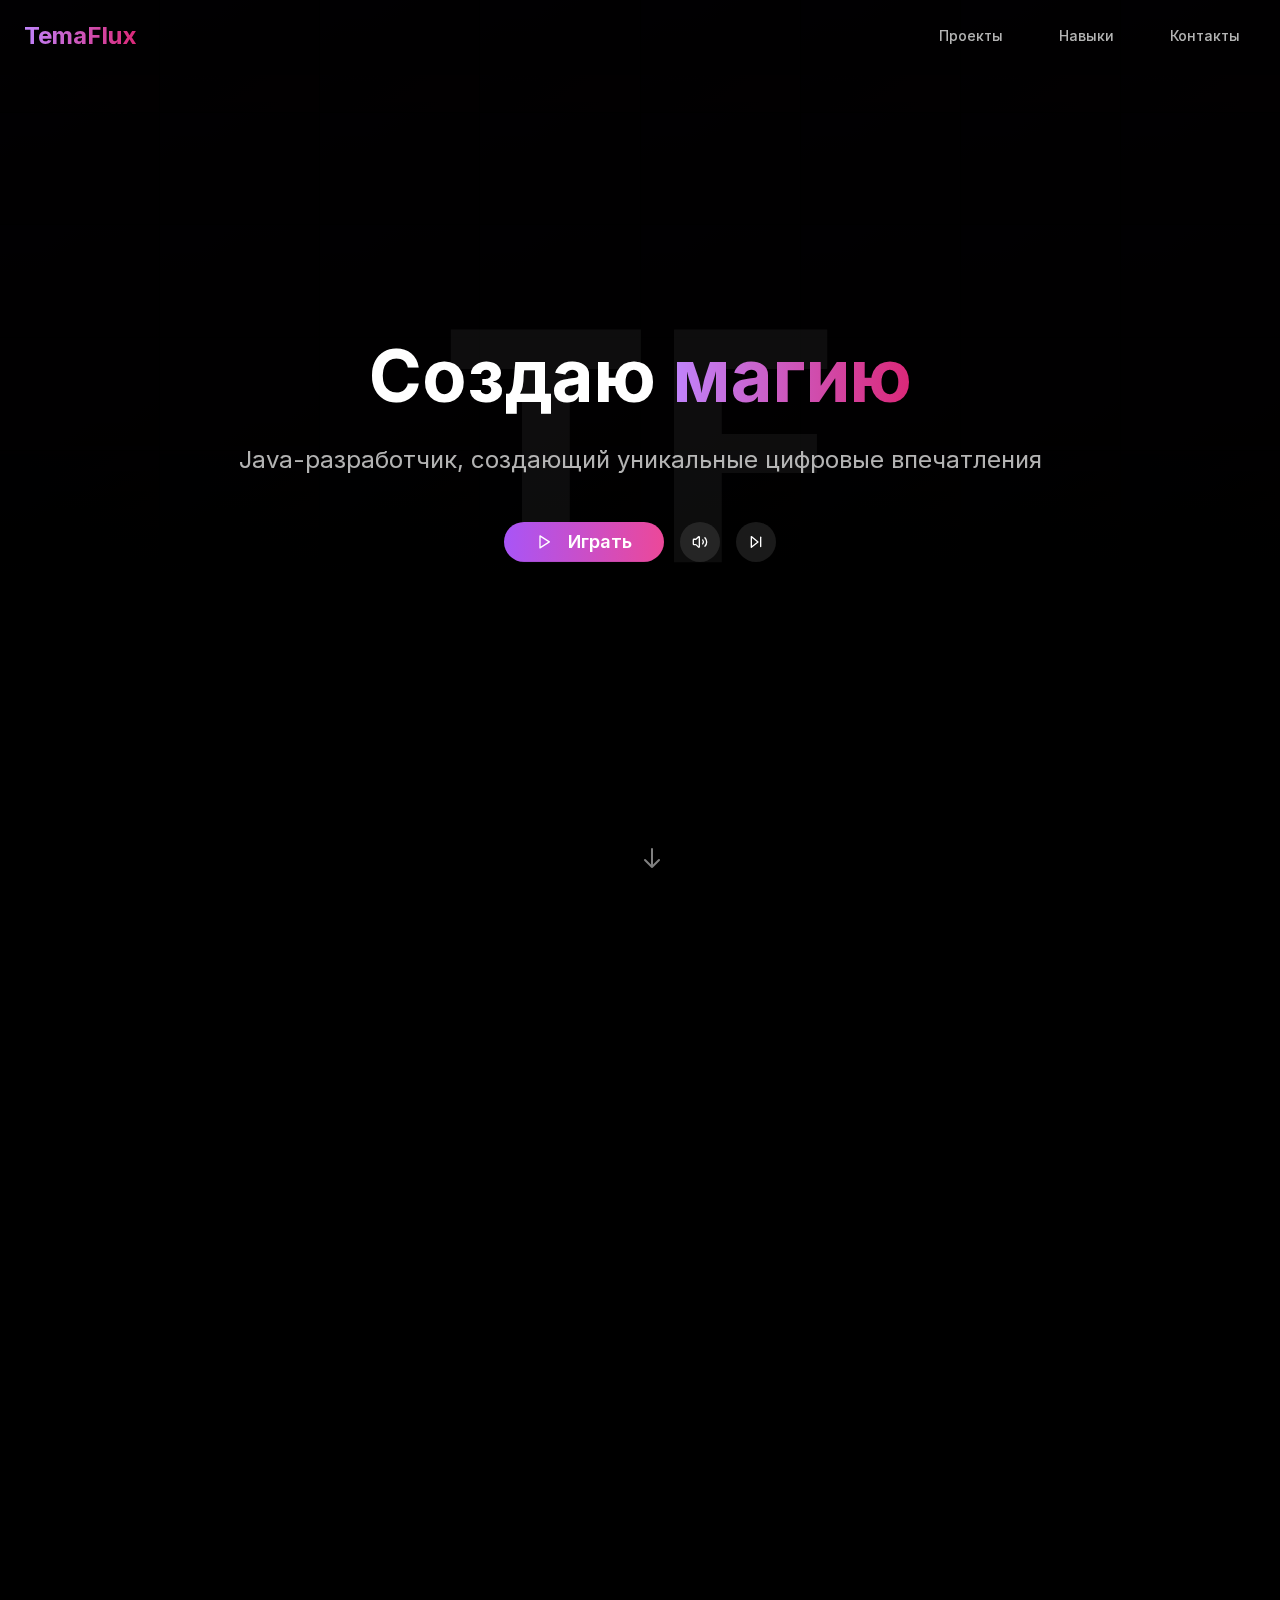
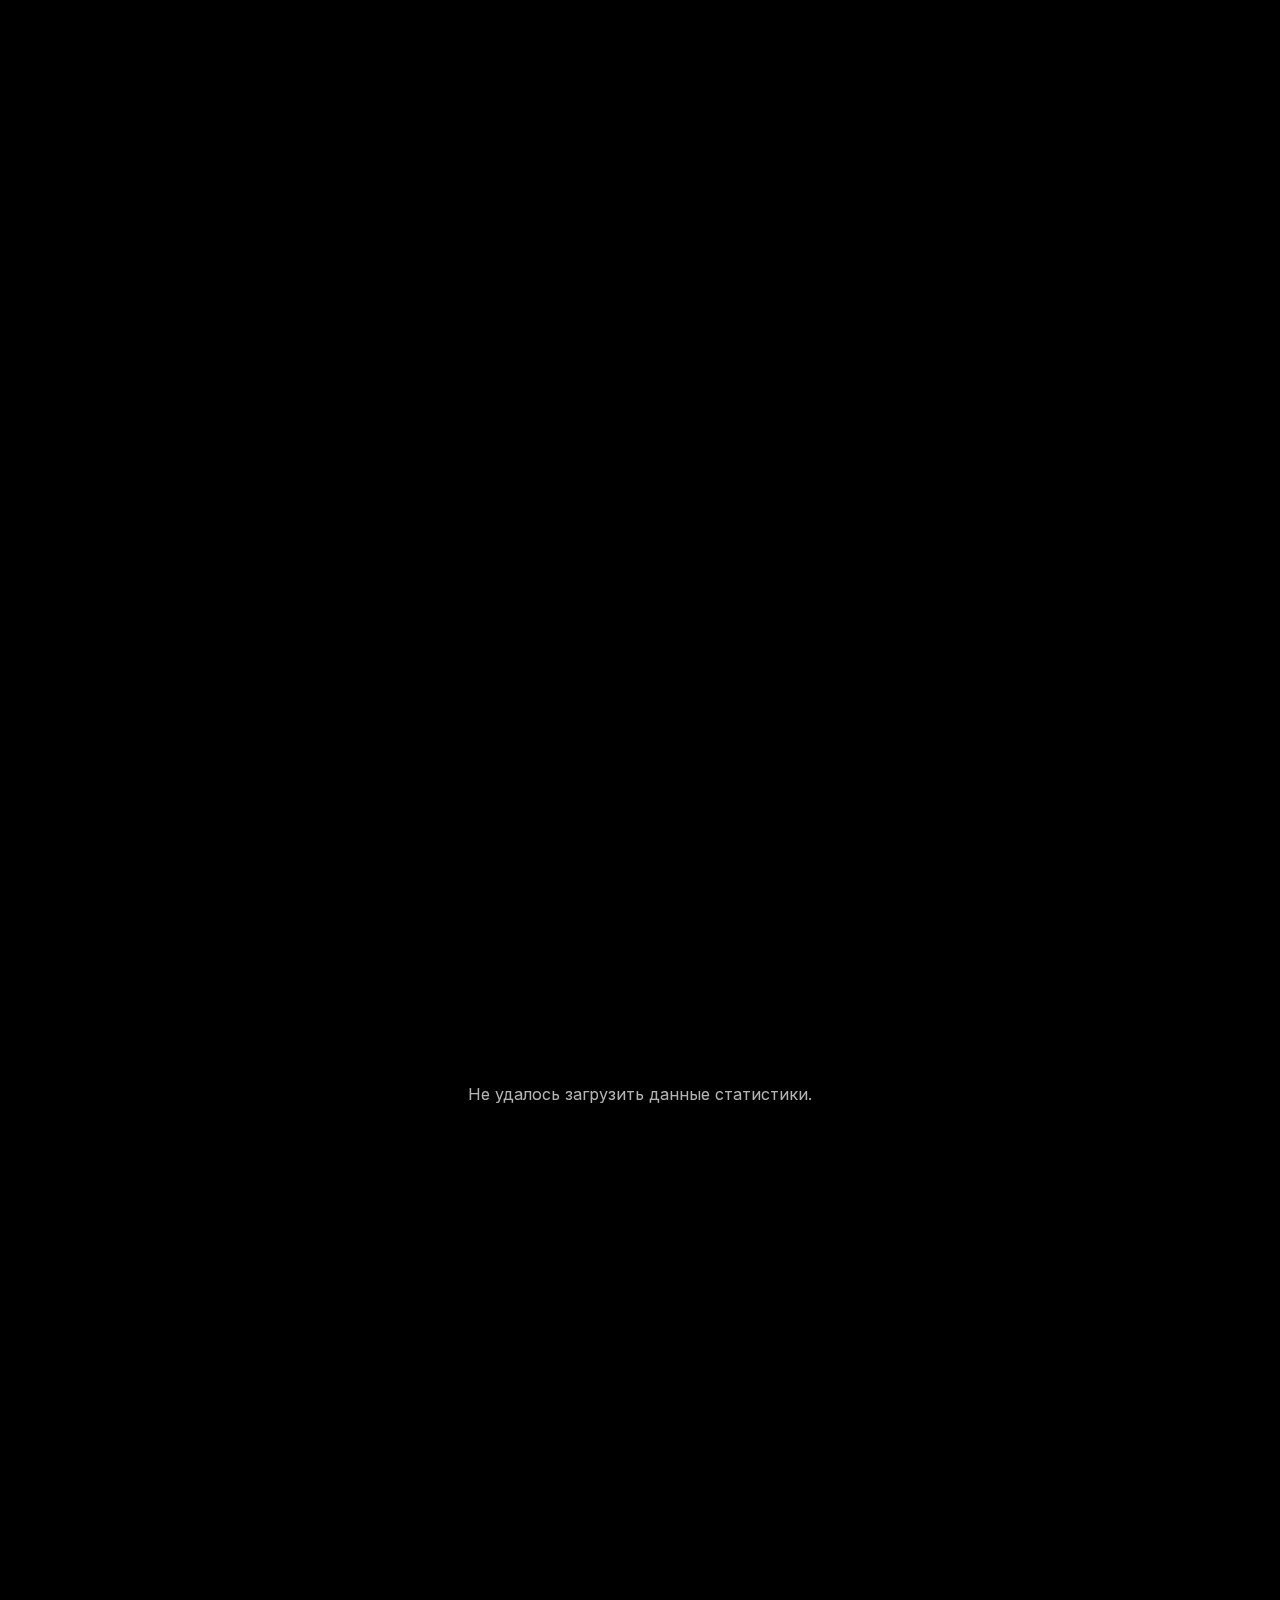
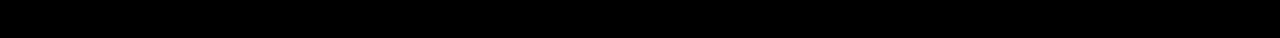
==== commit 74b79df3: "Try fix problem for display dist files in github pages" ====
--- a/index.html
+++ b/index.html
@@ -1,4 +1,4 @@
-<!DOCTYPE html><html lang="en" class="scroll-smooth"><head><meta charSet="utf-8"/><meta name="viewport" content="width=device-width, initial-scale=1"/><link rel="stylesheet" href="/_next/static/css/d50140d454fadaf7.css" data-precedence="next"/><link rel="preload" as="script" fetchPriority="low" href="/_next/static/chunks/webpack-ae7f8552ea7f451c.js"/><script src="/_next/static/chunks/fd9d1056-8fef90fb5a0b2194.js" async=""></script><script src="/_next/static/chunks/117-eb72625006fe0543.js" async=""></script><script src="/_next/static/chunks/main-app-5cbde2b8d3b55099.js" async=""></script><script src="/_next/static/chunks/245-83624d84edf49ca6.js" async=""></script><script src="/_next/static/chunks/app/page-49eec7c58de0d6e8.js" async=""></script><meta name="apple-mobile-web-app-title" content="TemaFlux"/><title>TemaFlux</title><meta name="description" content="Visit site for a TemaFlux"/><meta name="application-name" content="TemaFlux"/><link rel="author" href="https://temaflux.github.io"/><meta name="author" content="TemaFlux"/><link rel="manifest" href="/manifest.json" crossorigin="use-credentials"/><meta name="generator" content="Next.js"/><meta name="keywords" content="TemaFlux,TemaFlux website,Visit TemaFlux,TemaFlux GitHub,TemaFlux project,Next.js applications,TemaFlux developers,TemaFlux site,TemaFlux platform,TemaFlux tools,TemaFlux resources,TemaFlux Next.js project,TemaFlux application,GitHub TemaFlux"/><meta name="creator" content="Artem Prozapas"/><meta name="publisher" content="Artem Prozapas"/><meta name="robots" content="index, follow"/><meta property="og:title" content="TemaFlux"/><meta property="og:description" content="Visit site for a TemaFlux"/><meta property="og:url" content="https://temaflux.github.io"/><meta property="og:site_name" content="TemaFlux"/><meta property="og:locale" content="en"/><meta property="og:type" content="website"/><meta name="twitter:card" content="summary"/><meta name="twitter:title" content="TemaFlux"/><meta name="twitter:description" content="Visit site for a TemaFlux"/><link rel="icon" href="/favicon.ico" type="image/x-icon" sizes="48x48"/><link rel="icon" href="/favicon.ico"/><link rel="apple-touch-icon" href="/apple-icon.png"/><script src="/_next/static/chunks/polyfills-42372ed130431b0a.js" noModule=""></script></head><body class="__className_d65c78"><div class="relative min-h-screen bg-black text-white"><div class="fixed inset-0" style="opacity:0.3"><div class="absolute inset-0 overflow-hidden"><div class="absolute inset-0 grid grid-cols-8 gap-px"><div class="relative" style="opacity:0"><div class="absolute inset-0 bg-gradient-to-br from-purple-500/10 to-pink-500/10" style="transform:perspective(1000px)
+<!DOCTYPE html><html lang="en" class="scroll-smooth"><head><meta charSet="utf-8"/><meta name="viewport" content="width=device-width, initial-scale=1"/><link rel="stylesheet" href="/assets/static/css/d50140d454fadaf7.css" data-precedence="next"/><link rel="preload" as="script" fetchPriority="low" href="/assets/static/chunks/webpack-ae7f8552ea7f451c.js"/><script src="/assets/static/chunks/fd9d1056-8fef90fb5a0b2194.js" async=""></script><script src="/assets/static/chunks/117-eb72625006fe0543.js" async=""></script><script src="/assets/static/chunks/main-app-5cbde2b8d3b55099.js" async=""></script><script src="/assets/static/chunks/245-83624d84edf49ca6.js" async=""></script><script src="/assets/static/chunks/app/page-49eec7c58de0d6e8.js" async=""></script><meta name="apple-mobile-web-app-title" content="TemaFlux"/><title>TemaFlux</title><meta name="description" content="Visit site for a TemaFlux"/><meta name="application-name" content="TemaFlux"/><link rel="author" href="https://temaflux.github.io"/><meta name="author" content="TemaFlux"/><link rel="manifest" href="/manifest.json" crossorigin="use-credentials"/><meta name="generator" content="Next.js"/><meta name="keywords" content="TemaFlux,TemaFlux website,Visit TemaFlux,TemaFlux GitHub,TemaFlux project,Next.js applications,TemaFlux developers,TemaFlux site,TemaFlux platform,TemaFlux tools,TemaFlux resources,TemaFlux Next.js project,TemaFlux application,GitHub TemaFlux"/><meta name="creator" content="Artem Prozapas"/><meta name="publisher" content="Artem Prozapas"/><meta name="robots" content="index, follow"/><meta property="og:title" content="TemaFlux"/><meta property="og:description" content="Visit site for a TemaFlux"/><meta property="og:url" content="https://temaflux.github.io"/><meta property="og:site_name" content="TemaFlux"/><meta property="og:locale" content="en"/><meta property="og:type" content="website"/><meta name="twitter:card" content="summary"/><meta name="twitter:title" content="TemaFlux"/><meta name="twitter:description" content="Visit site for a TemaFlux"/><link rel="icon" href="/favicon.ico" type="image/x-icon" sizes="48x48"/><link rel="icon" href="/favicon.ico"/><link rel="apple-touch-icon" href="/apple-icon.png"/><script src="/assets/static/chunks/polyfills-42372ed130431b0a.js" noModule=""></script></head><body class="__className_d65c78"><div class="relative min-h-screen bg-black text-white"><div class="fixed inset-0" style="opacity:0.3"><div class="absolute inset-0 overflow-hidden"><div class="absolute inset-0 grid grid-cols-8 gap-px"><div class="relative" style="opacity:0"><div class="absolute inset-0 bg-gradient-to-br from-purple-500/10 to-pink-500/10" style="transform:perspective(1000px)
                   rotateX(calc(var(--mouse-y) * 20deg))
                   rotateY(calc(var(--mouse-x) * 20deg));transition:transform 0.2s"></div></div><div class="relative" style="opacity:0"><div class="absolute inset-0 bg-gradient-to-br from-purple-500/10 to-pink-500/10" style="transform:perspective(1000px)
                   rotateX(calc(var(--mouse-y) * 20deg))
@@ -126,4 +126,4 @@
                   rotateX(calc(var(--mouse-y) * 20deg))
                   rotateY(calc(var(--mouse-x) * 20deg));transition:transform 0.2s"></div></div><div class="relative" style="opacity:0"><div class="absolute inset-0 bg-gradient-to-br from-purple-500/10 to-pink-500/10" style="transform:perspective(1000px)
                   rotateX(calc(var(--mouse-y) * 20deg))
-                  rotateY(calc(var(--mouse-x) * 20deg));transition:transform 0.2s"></div></div></div><div class="absolute inset-0 bg-gradient-to-b from-black/0 via-black/50 to-black"></div></div></div><header class="fixed top-0 left-0 right-0 z-50 px-6 py-4" style="background-color:rgba(0, 0, 0, 0);backdrop-filter:blur(0px)"><nav class="container mx-auto flex items-center justify-between"><div class="text-2xl font-bold bg-clip-text text-transparent bg-gradient-to-r from-purple-400 to-pink-600">TemaFlux</div><div class="flex gap-6"><div tabindex="0"><a href="#projects" class="inline-flex items-center justify-center gap-2 whitespace-nowrap rounded-md text-sm font-medium ring-offset-background transition-colors focus-visible:outline-none focus-visible:ring-2 focus-visible:ring-ring focus-visible:ring-offset-2 disabled:pointer-events-none disabled:opacity-50 [&amp;_svg]:pointer-events-none [&amp;_svg]:size-4 [&amp;_svg]:shrink-0 h-10 px-4 py-2 text-white/70 hover:text-white hover:bg-white/10">Проекты</a></div><div tabindex="0"><a href="#skills" class="inline-flex items-center justify-center gap-2 whitespace-nowrap rounded-md text-sm font-medium ring-offset-background transition-colors focus-visible:outline-none focus-visible:ring-2 focus-visible:ring-ring focus-visible:ring-offset-2 disabled:pointer-events-none disabled:opacity-50 [&amp;_svg]:pointer-events-none [&amp;_svg]:size-4 [&amp;_svg]:shrink-0 h-10 px-4 py-2 text-white/70 hover:text-white hover:bg-white/10">Навыки</a></div><div tabindex="0"><a href="#contact" class="inline-flex items-center justify-center gap-2 whitespace-nowrap rounded-md text-sm font-medium ring-offset-background transition-colors focus-visible:outline-none focus-visible:ring-2 focus-visible:ring-ring focus-visible:ring-offset-2 disabled:pointer-events-none disabled:opacity-50 [&amp;_svg]:pointer-events-none [&amp;_svg]:size-4 [&amp;_svg]:shrink-0 h-10 px-4 py-2 text-white/70 hover:text-white hover:bg-white/10">Контакты</a></div></div></nav></header><main class="relative z-10"><section class="relative min-h-screen flex items-center justify-center px-6 overflow-hidden"><div class="absolute inset-0 bg-gradient-to-b from-black/70 via-black/50 to-black/70 z-10"></div><div class="absolute inset-0 flex items-center justify-center opacity-5 z-20"><div class="text-[20rem] font-bold text-white">TF</div></div><div class="relative text-center max-w-4xl mx-auto z-30" style="opacity:0;transform:translateY(20px)"><h1 class="text-5xl md:text-7xl font-bold mb-8" style="opacity:0;transform:translateY(20px)">Создаю<!-- --> <span class="text-transparent bg-clip-text bg-gradient-to-r from-purple-400 to-pink-600">магию</span></h1><p class="text-xl md:text-2xl text-white/70 mb-12" style="opacity:0;transform:translateY(20px)">Java-разработчик, создающий уникальные цифровые впечатления</p><div class="flex flex-col items-center space-y-4" style="opacity:0;transform:translateY(20px)"><div class="flex items-center space-x-4"><button class="justify-center gap-2 whitespace-nowrap ring-offset-background focus-visible:outline-none focus-visible:ring-2 focus-visible:ring-ring focus-visible:ring-offset-2 disabled:pointer-events-none disabled:opacity-50 [&amp;_svg]:pointer-events-none [&amp;_svg]:size-4 [&amp;_svg]:shrink-0 bg-primary hover:bg-primary/90 h-10 px-8 py-3 bg-gradient-to-r from-purple-500 to-pink-500 text-white rounded-full text-lg font-semibold hover:from-purple-600 hover:to-pink-600 transition-all duration-300 flex items-center space-x-2"><svg xmlns="http://www.w3.org/2000/svg" width="24" height="24" viewBox="0 0 24 24" fill="none" stroke="currentColor" stroke-width="2" stroke-linecap="round" stroke-linejoin="round" class="lucide lucide-play w-5 h-5 mr-2"><polygon points="6 3 20 12 6 21 6 3"></polygon></svg>Играть</button><button class="inline-flex items-center justify-center gap-2 whitespace-nowrap text-sm font-medium ring-offset-background transition-colors focus-visible:outline-none focus-visible:ring-2 focus-visible:ring-ring focus-visible:ring-offset-2 disabled:pointer-events-none disabled:opacity-50 [&amp;_svg]:pointer-events-none [&amp;_svg]:size-4 [&amp;_svg]:shrink-0 border border-input hover:text-accent-foreground h-10 w-10 rounded-full bg-white/10 hover:bg-white/20 border-none"><svg xmlns="http://www.w3.org/2000/svg" width="24" height="24" viewBox="0 0 24 24" fill="none" stroke="currentColor" stroke-width="2" stroke-linecap="round" stroke-linejoin="round" class="lucide lucide-volume2 w-5 h-5 text-white"><path d="M11 4.702a.705.705 0 0 0-1.203-.498L6.413 7.587A1.4 1.4 0 0 1 5.416 8H3a1 1 0 0 0-1 1v6a1 1 0 0 0 1 1h2.416a1.4 1.4 0 0 1 .997.413l3.383 3.384A.705.705 0 0 0 11 19.298z"></path><path d="M16 9a5 5 0 0 1 0 6"></path><path d="M19.364 18.364a9 9 0 0 0 0-12.728"></path></svg></button><button class="inline-flex items-center justify-center gap-2 whitespace-nowrap text-sm font-medium ring-offset-background transition-colors focus-visible:outline-none focus-visible:ring-2 focus-visible:ring-ring focus-visible:ring-offset-2 disabled:pointer-events-none disabled:opacity-50 [&amp;_svg]:pointer-events-none [&amp;_svg]:size-4 [&amp;_svg]:shrink-0 border border-input hover:text-accent-foreground h-10 w-10 rounded-full bg-white/10 hover:bg-white/20 border-none"><svg xmlns="http://www.w3.org/2000/svg" width="24" height="24" viewBox="0 0 24 24" fill="none" stroke="currentColor" stroke-width="2" stroke-linecap="round" stroke-linejoin="round" class="lucide lucide-skip-forward w-5 h-5 text-white"><polygon points="5 4 15 12 5 20 5 4"></polygon><line x1="19" x2="19" y1="5" y2="19"></line></svg></button></div></div></div><div class="absolute bottom-10 left-1/2 transform -translate-x-1/2 z-30"><svg xmlns="http://www.w3.org/2000/svg" class="h-6 w-6 text-white/50" fill="none" viewBox="0 0 24 24" stroke="currentColor"><path stroke-linecap="round" stroke-linejoin="round" stroke-width="2" d="M19 14l-7 7m0 0l-7-7m7 7V3"></path></svg></div></section><section id="projects" class="py-20 px-6"><div class="container mx-auto"><h2 class="text-4xl font-bold mb-12 text-center" style="opacity:0;transform:translateY(20px)">Мои проекты</h2><div class="grid grid-cols-1 md:grid-cols-2 lg:grid-cols-3 gap-8"><div style="opacity:0;transform:translateY(20px)"><div tabindex="0"><div class="rounded-lg border text-card-foreground shadow-sm bg-black/50 backdrop-blur-lg border-white/10 hover:border-white/20 transition-colors overflow-hidden"><div class="flex flex-col space-y-1.5 p-6"><div class="text-2xl font-semibold leading-none tracking-tight"><span class="text-transparent bg-clip-text bg-gradient-to-r from-green-400 to-emerald-600">FunnyScape</span></div></div><div class="p-6 pt-0"><p class="text-white/70 mb-4">Уникальный сервер с собственными плагинами</p><a href="https://vk.com/funnyscapes" target="_blank" rel="noopener noreferrer" class="inline-block text-white/50 hover:text-white transition-colors">Посмотреть →</a></div></div></div></div><div style="opacity:0;transform:translateY(20px)"><div tabindex="0"><div class="rounded-lg border text-card-foreground shadow-sm bg-black/50 backdrop-blur-lg border-white/10 hover:border-white/20 transition-colors overflow-hidden"><div class="flex flex-col space-y-1.5 p-6"><div class="text-2xl font-semibold leading-none tracking-tight"><span class="text-transparent bg-clip-text bg-gradient-to-r from-blue-400 to-indigo-600">Anime List</span></div></div><div class="p-6 pt-0"><p class="text-white/70 mb-4">Персональный список аниме из AniXart</p><a href="https://anime.temaflux.site" target="_blank" rel="noopener noreferrer" class="inline-block text-white/50 hover:text-white transition-colors">Посмотреть →</a></div></div></div></div><div style="opacity:0;transform:translateY(20px)"><div tabindex="0"><div class="rounded-lg border text-card-foreground shadow-sm bg-black/50 backdrop-blur-lg border-white/10 hover:border-white/20 transition-colors overflow-hidden"><div class="flex flex-col space-y-1.5 p-6"><div class="text-2xl font-semibold leading-none tracking-tight"><span class="text-transparent bg-clip-text bg-gradient-to-r from-purple-400 to-pink-600">Miko Bot</span></div></div><div class="p-6 pt-0"><p class="text-white/70 mb-4">Собственный бот в Discord с аниме функциями</p><a href="https://top.gg/bot/586508012433440768" target="_blank" rel="noopener noreferrer" class="inline-block text-white/50 hover:text-white transition-colors">Посмотреть →</a></div></div></div></div><div style="opacity:0;transform:translateY(20px)"><div tabindex="0"><div class="rounded-lg border text-card-foreground shadow-sm bg-black/50 backdrop-blur-lg border-white/10 hover:border-white/20 transition-colors overflow-hidden"><div class="flex flex-col space-y-1.5 p-6"><div class="text-2xl font-semibold leading-none tracking-tight"><span class="text-transparent bg-clip-text bg-gradient-to-r from-yellow-400 to-orange-600">RageMine</span></div></div><div class="p-6 pt-0"><p class="text-white/70 mb-4">Разработка функционала сайта (Backend)</p><a href="https://store.RageMine.su" target="_blank" rel="noopener noreferrer" class="inline-block text-white/50 hover:text-white transition-colors">Посмотреть →</a></div></div></div></div><div style="opacity:0;transform:translateY(20px)"><div tabindex="0"><div class="rounded-lg border text-card-foreground shadow-sm bg-black/50 backdrop-blur-lg border-white/10 hover:border-white/20 transition-colors overflow-hidden"><div class="flex flex-col space-y-1.5 p-6"><div class="text-2xl font-semibold leading-none tracking-tight"><span class="text-transparent bg-clip-text bg-gradient-to-r from-yellow-400 to-yellow-600">FoxDonate</span></div></div><div class="p-6 pt-0"><p class="text-white/70 mb-4">Разработка выбора системы оплат</p><a href="https://FoxDon.ru" target="_blank" rel="noopener noreferrer" class="inline-block text-white/50 hover:text-white transition-colors">Посмотреть →</a></div></div></div></div><div style="opacity:0;transform:translateY(20px)"><div tabindex="0"><div class="rounded-lg border text-card-foreground shadow-sm bg-black/50 backdrop-blur-lg border-white/10 hover:border-white/20 transition-colors overflow-hidden"><div class="flex flex-col space-y-1.5 p-6"><div class="text-2xl font-semibold leading-none tracking-tight"><span class="text-transparent bg-clip-text bg-gradient-to-r from-red-400 to-rose-600">AisMC</span></div></div><div class="p-6 pt-0"><p class="text-white/70 mb-4">Разработка функционала сайта (Backend)</p><a href="https://demo-aismc.temaflux.site" target="_blank" rel="noopener noreferrer" class="inline-block text-white/50 hover:text-white transition-colors">Посмотреть →</a></div></div></div></div><div style="opacity:0;transform:translateY(20px)"><div tabindex="0"><div class="rounded-lg border text-card-foreground shadow-sm bg-black/50 backdrop-blur-lg border-white/10 hover:border-white/20 transition-colors overflow-hidden"><div class="flex flex-col space-y-1.5 p-6"><div class="text-2xl font-semibold leading-none tracking-tight"><span class="text-transparent bg-clip-text bg-gradient-to-r from-[#80101b] to-[#8c0412]">GD</span></div></div><div class="p-6 pt-0"><p class="text-white/70 mb-4">Разработка функционала сайта (Backend)</p><a href="https://gdluxurykitchen.ru" target="_blank" rel="noopener noreferrer" class="inline-block text-white/50 hover:text-white transition-colors">Посмотреть →</a></div></div></div></div><div style="opacity:0;transform:translateY(20px)"><div tabindex="0"><div class="rounded-lg border text-card-foreground shadow-sm bg-black/50 backdrop-blur-lg border-white/10 hover:border-white/20 transition-colors overflow-hidden"><div class="flex flex-col space-y-1.5 p-6"><div class="text-2xl font-semibold leading-none tracking-tight"><span class="text-transparent bg-clip-text bg-gradient-to-r from-sky-400 to-blue-800">Rivnenie</span></div></div><div class="p-6 pt-0"><p class="text-white/70 mb-4">Разработка приватного сервера в Genshin Impact</p><a href="https://github.com/Rivnenie" target="_blank" rel="noopener noreferrer" class="inline-block text-white/50 hover:text-white transition-colors">Посмотреть →</a></div></div></div></div><div style="opacity:0;transform:translateY(20px)"><div tabindex="0"><div class="rounded-lg border text-card-foreground shadow-sm bg-black/50 backdrop-blur-lg border-white/10 hover:border-white/20 transition-colors overflow-hidden"><div class="flex flex-col space-y-1.5 p-6"><div class="text-2xl font-semibold leading-none tracking-tight"><span class="text-transparent bg-clip-text bg-gradient-to-r from-neutral-400 to-zinc-800">FabricLeak</span></div></div><div class="p-6 pt-0"><p class="text-white/70 mb-4">Мод для копирование меню и прочих елементов из сервера</p><a href="#" target="_blank" rel="noopener noreferrer" class="inline-block text-white/50 hover:text-white transition-colors">Посмотреть →</a></div></div></div></div></div></div></section><section id="skills" class="py-20 px-6"><div class="container mx-auto max-w-3xl"><h2 class="text-4xl font-bold mb-12 text-center" style="opacity:0;transform:translateY(20px)">Мои навыки</h2><div class="space-y-6"><div style="opacity:0;transform:translateX(-20px)"><div class="flex justify-between mb-2"><span class="text-white/70">Java</span><span class="text-white/50">74.55<!-- -->%</span></div><div class="h-2 bg-white/10 rounded-full overflow-hidden"><div class="h-full bg-gradient-to-r from-purple-400 to-pink-600" style="width:0px"></div></div></div><div style="opacity:0;transform:translateX(-20px)"><div class="flex justify-between mb-2"><span class="text-white/70">JavaScript</span><span class="text-white/50">15.65<!-- -->%</span></div><div class="h-2 bg-white/10 rounded-full overflow-hidden"><div class="h-full bg-gradient-to-r from-purple-400 to-pink-600" style="width:0px"></div></div></div><div style="opacity:0;transform:translateX(-20px)"><div class="flex justify-between mb-2"><span class="text-white/70">C#</span><span class="text-white/50">14.55<!-- -->%</span></div><div class="h-2 bg-white/10 rounded-full overflow-hidden"><div class="h-full bg-gradient-to-r from-purple-400 to-pink-600" style="width:0px"></div></div></div><div style="opacity:0;transform:translateX(-20px)"><div class="flex justify-between mb-2"><span class="text-white/70">TypeScript</span><span class="text-white/50">12.65<!-- -->%</span></div><div class="h-2 bg-white/10 rounded-full overflow-hidden"><div class="h-full bg-gradient-to-r from-purple-400 to-pink-600" style="width:0px"></div></div></div><div style="opacity:0;transform:translateX(-20px)"><div class="flex justify-between mb-2"><span class="text-white/70">Vue.js</span><span class="text-white/50">5.81<!-- -->%</span></div><div class="h-2 bg-white/10 rounded-full overflow-hidden"><div class="h-full bg-gradient-to-r from-purple-400 to-pink-600" style="width:0px"></div></div></div><div style="opacity:0;transform:translateX(-20px)"><div class="flex justify-between mb-2"><span class="text-white/70">C++</span><span class="text-white/50">4.22<!-- -->%</span></div><div class="h-2 bg-white/10 rounded-full overflow-hidden"><div class="h-full bg-gradient-to-r from-purple-400 to-pink-600" style="width:0px"></div></div></div><div style="opacity:0;transform:translateX(-20px)"><div class="flex justify-between mb-2"><span class="text-white/70">PHP</span><span class="text-white/50">2.8<!-- -->%</span></div><div class="h-2 bg-white/10 rounded-full overflow-hidden"><div class="h-full bg-gradient-to-r from-purple-400 to-pink-600" style="width:0px"></div></div></div><div style="opacity:0;transform:translateX(-20px)"><div class="flex justify-between mb-2"><span class="text-white/70">React</span><span class="text-white/50">2.25<!-- -->%</span></div><div class="h-2 bg-white/10 rounded-full overflow-hidden"><div class="h-full bg-gradient-to-r from-purple-400 to-pink-600" style="width:0px"></div></div></div></div></div></section><section id="statistics" class="py-20 px-6"><div class="container mx-auto max-w-4xl"><div class="flex justify-between items-center mb-8" style="opacity:0;transform:translateY(20px)"><h2 class="text-4xl font-bold">Моя статистика</h2><div class="flex items-center space-x-2"><button type="button" role="switch" aria-checked="true" data-state="checked" value="on" class="peer inline-flex h-6 w-11 shrink-0 cursor-pointer items-center rounded-full border-2 border-transparent transition-colors focus-visible:outline-none focus-visible:ring-2 focus-visible:ring-ring focus-visible:ring-offset-2 focus-visible:ring-offset-background disabled:cursor-not-allowed disabled:opacity-50 data-[state=checked]:bg-primary data-[state=unchecked]:bg-input" id="stats-switch"><span data-state="checked" class="pointer-events-none block h-5 w-5 rounded-full bg-background shadow-lg ring-0 transition-transform data-[state=checked]:translate-x-5 data-[state=unchecked]:translate-x-0"></span></button><input type="checkbox" aria-hidden="true" style="transform:translateX(-100%);position:absolute;pointer-events:none;opacity:0;margin:0" tabindex="-1" checked="" value="on"/><label class="text-sm font-medium leading-none peer-disabled:cursor-not-allowed peer-disabled:opacity-70" for="stats-switch">Включено</label></div></div><div style="opacity:0;height:0px"><div class="text-center py-12"><div class="inline-block w-8 h-8 border-4 border-t-purple-500 border-r-purple-500 border-b-transparent border-l-transparent rounded-full"></div></div></div></div></section></main><footer id="contact" class="relative z-10 py-20 px-6 bg-black/50 backdrop-blur-lg"><div class="container mx-auto"><div class="text-center" style="opacity:0;transform:translateY(20px)"><h2 class="text-4xl font-bold mb-8">Давайте создадим что-то крутое</h2><p class="text-white/70 mb-8 max-w-2xl mx-auto">Открыт для интересных проектов и коллабораций. Давайте воплотим ваши идеи в реальность!</p><div class="flex justify-center gap-6 mb-12"><a href="https://vk.com/artemvka" target="_blank" rel="noopener noreferrer" class="text-white/50 hover:text-white transition-colors" tabindex="0" style="opacity:0;transform:translateY(20px)"><span class="sr-only">VK</span><svg class="w-6 h-6 fill-current" viewBox="0 0 24 24" aria-hidden="true"><path d="M21.579 6.855c.14-.465 0-.806-.662-.806h-2.193c-.558 0-.813.295-.953.619 0 0-1.115 2.719-2.695 4.482-.51.513-.743.675-1.021.675-.139 0-.341-.162-.341-.627V6.855c0-.558-.161-.806-.626-.806H9.642c-.348 0-.558.258-.558.504 0 .528.79.65.871 2.138v3.228c0 .707-.127.836-.407.836-.743 0-2.551-2.729-3.624-5.853-.209-.607-.42-.852-.98-.852H2.752c-.627 0-.752.295-.752.619 0 .582.743 3.462 3.461 7.271 1.812 2.601 4.363 4.011 6.687 4.011 1.393 0 1.565-.313 1.565-.853v-1.966c0-.626.133-.752.574-.752.324 0 .882.164 2.183 1.417 1.486 1.486 1.732 2.153 2.567 2.153h2.192c.626 0 .939-.313.758-.931-.197-.615-.907-1.51-1.849-2.569-.512-.604-1.277-1.254-1.51-1.579-.325-.419-.231-.604 0-.976.001 0 2.672-3.761 2.95-5.04z"></path></svg></a><a href="https://t.me/TemaFlexs" target="_blank" rel="noopener noreferrer" class="text-white/50 hover:text-white transition-colors" tabindex="0" style="opacity:0;transform:translateY(20px)"><span class="sr-only">Telegram</span><svg class="w-6 h-6 fill-current" viewBox="0 0 24 24" aria-hidden="true"><path d="M24 4.557c-.883.392-1.832.656-2.828.775 1.017-.609 1.798-1.574 2.165-2.724-.951.564-2.005.974-3.127 1.195-.897-.957-2.178-1.555-3.594-1.555-3.179 0-5.515 2.966-4.797 6.045-4.091-.205-7.719-2.165-10.148-5.144-1.29 2.213-.669 5.108 1.523 6.574-.806-.026-1.566-.247-2.229-.616-.054 2.281 1.581 4.415 3.949 4.89-.693.188-1.452.232-2.224.084.626 1.956 2.444 3.379 4.6 3.419-2.07 1.623-4.678 2.348-7.29 2.04 2.179 1.397 4.768 2.212 7.548 2.212 9.142 0 14.307-7.721 13.995-14.646.962-.695 1.797-1.562 2.457-2.549z"></path></svg></a><a href="https://github.com/TemaFlux" target="_blank" rel="noopener noreferrer" class="text-white/50 hover:text-white transition-colors" tabindex="0" style="opacity:0;transform:translateY(20px)"><span class="sr-only">GitHub</span><svg class="w-6 h-6 fill-current" viewBox="0 0 24 24" aria-hidden="true"><path d="M12 .297c-6.63 0-12 5.373-12 12 0 5.303 3.438 9.8 8.205 11.385.6.113.82-.258.82-.577 0-.285-.01-1.04-.015-2.04-3.338.724-4.042-1.61-4.042-1.61C4.422 18.07 3.633 17.7 3.633 17.7c-1.087-.744.084-.729.084-.729 1.205.084 1.838 1.236 1.838 1.236 1.07 1.835 2.809 1.305 3.495.998.108-.776.417-1.305.76-1.605-2.665-.3-5.466-1.332-5.466-5.93 0-1.31.465-2.38 1.235-3.22-.135-.303-.54-1.523.105-3.176 0 0 1.005-.322 3.3 1.23.96-.267 1.98-.399 3-.405 1.02.006 2.04.138 3 .405 2.28-1.552 3.285-1.23 3.285-1.23.645 1.653.24 2.873.12 3.176.765.84 1.23 1.91 1.23 3.22 0 4.61-2.805 5.625-5.475 5.92.42.36.81 1.096.81 2.22 0 1.606-.015 2.896-.015 3.286 0 .315.21.69.825.57C20.565 22.092 24 17.592 24 12.297c0-6.627-5.373-12-12-12"></path></svg></a><a href="https://enka.network/u/TemaFlux" target="_blank" rel="noopener noreferrer" class="text-white/50 hover:text-white transition-colors" tabindex="0" style="opacity:0;transform:translateY(20px)"><span class="sr-only">Enkanomiya</span><svg class="w-6 h-6 fill-current" viewBox="0 0 24 24" aria-hidden="true"><path d="M12.2082 2L18.9842 13.8359L16.5941 15.1016L12.2082 7.4375L11.0016 9.57031L8.6114 8.30469L12.2082 2ZM7.38151 10.4375L9.77167 11.7031L5.6643 18.8984H6.63892L5.08416 21.5938H1L7.38151 10.4375ZM12.2779 11.9844L15.1321 14.8672L12.2779 17.75L9.44679 14.8672L12.2779 11.9844ZM20.1909 15.9687L23.4165 21.5937H7.7992L9.35397 18.8984H18.7522L17.824 17.2344L20.1909 15.9687Z"></path></svg></a></div><div class="text-white/30 text-sm" style="opacity:0">© 2018-<!-- -->2025<!-- --> TemaFlux. Все права не защищены.</div></div></div></footer></div><script src="/_next/static/chunks/webpack-ae7f8552ea7f451c.js" async=""></script><script>(self.__next_f=self.__next_f||[]).push([0]);self.__next_f.push([2,null])</script><script>self.__next_f.push([1,"1:HL[\"/_next/static/css/d50140d454fadaf7.css\",\"style\"]\n"])</script><script>self.__next_f.push([1,"2:I[2846,[],\"\"]\n4:I[9107,[],\"ClientPageRoot\"]\n5:I[5692,[\"245\",\"static/chunks/245-83624d84edf49ca6.js\",\"931\",\"static/chunks/app/page-49eec7c58de0d6e8.js\"],\"default\",1]\n6:I[4707,[],\"\"]\n7:I[6423,[],\"\"]\n9:I[1060,[],\"\"]\na:[]\n"])</script><script>self.__next_f.push([1,"0:[\"$\",\"$L2\",null,{\"buildId\":\"8Cw5bIWyl7q5KpRBKKeXZ\",\"assetPrefix\":\"\",\"urlParts\":[\"\",\"\"],\"initialTree\":[\"\",{\"children\":[\"__PAGE__\",{}]},\"$undefined\",\"$undefined\",true],\"initialSeedData\":[\"\",{\"children\":[\"__PAGE__\",{},[[\"$L3\",[\"$\",\"$L4\",null,{\"props\":{\"params\":{},\"searchParams\":{}},\"Component\":\"$5\"}],null],null],null]},[[[[\"$\",\"link\",\"0\",{\"rel\":\"stylesheet\",\"href\":\"/_next/static/css/d50140d454fadaf7.css\",\"precedence\":\"next\",\"crossOrigin\":\"$undefined\"}]],[\"$\",\"html\",null,{\"lang\":\"en\",\"className\":\"scroll-smooth\",\"children\":[[\"$\",\"head\",null,{\"children\":[\"$\",\"meta\",null,{\"name\":\"apple-mobile-web-app-title\",\"content\":\"TemaFlux\"}]}],[\"$\",\"body\",null,{\"className\":\"__className_d65c78\",\"children\":[\"$\",\"$L6\",null,{\"parallelRouterKey\":\"children\",\"segmentPath\":[\"children\"],\"error\":\"$undefined\",\"errorStyles\":\"$undefined\",\"errorScripts\":\"$undefined\",\"template\":[\"$\",\"$L7\",null,{}],\"templateStyles\":\"$undefined\",\"templateScripts\":\"$undefined\",\"notFound\":[[\"$\",\"title\",null,{\"children\":\"404: This page could not be found.\"}],[\"$\",\"div\",null,{\"style\":{\"fontFamily\":\"system-ui,\\\"Segoe UI\\\",Roboto,Helvetica,Arial,sans-serif,\\\"Apple Color Emoji\\\",\\\"Segoe UI Emoji\\\"\",\"height\":\"100vh\",\"textAlign\":\"center\",\"display\":\"flex\",\"flexDirection\":\"column\",\"alignItems\":\"center\",\"justifyContent\":\"center\"},\"children\":[\"$\",\"div\",null,{\"children\":[[\"$\",\"style\",null,{\"dangerouslySetInnerHTML\":{\"__html\":\"body{color:#000;background:#fff;margin:0}.next-error-h1{border-right:1px solid rgba(0,0,0,.3)}@media (prefers-color-scheme:dark){body{color:#fff;background:#000}.next-error-h1{border-right:1px solid rgba(255,255,255,.3)}}\"}}],[\"$\",\"h1\",null,{\"className\":\"next-error-h1\",\"style\":{\"display\":\"inline-block\",\"margin\":\"0 20px 0 0\",\"padding\":\"0 23px 0 0\",\"fontSize\":24,\"fontWeight\":500,\"verticalAlign\":\"top\",\"lineHeight\":\"49px\"},\"children\":\"404\"}],[\"$\",\"div\",null,{\"style\":{\"display\":\"inline-block\"},\"children\":[\"$\",\"h2\",null,{\"style\":{\"fontSize\":14,\"fontWeight\":400,\"lineHeight\":\"49px\",\"margin\":0},\"children\":\"This page could not be found.\"}]}]]}]}]],\"notFoundStyles\":[]}]}]]}]],null],null],\"couldBeIntercepted\":false,\"initialHead\":[null,\"$L8\"],\"globalErrorComponent\":\"$9\",\"missingSlots\":\"$Wa\"}]\n"])</script><script>self.__next_f.push([1,"8:[[\"$\",\"meta\",\"0\",{\"name\":\"viewport\",\"content\":\"width=device-width, initial-scale=1\"}],[\"$\",\"meta\",\"1\",{\"charSet\":\"utf-8\"}],[\"$\",\"title\",\"2\",{\"children\":\"TemaFlux\"}],[\"$\",\"meta\",\"3\",{\"name\":\"description\",\"content\":\"Visit site for a TemaFlux\"}],[\"$\",\"meta\",\"4\",{\"name\":\"application-name\",\"content\":\"TemaFlux\"}],[\"$\",\"link\",\"5\",{\"rel\":\"author\",\"href\":\"https://temaflux.github.io\"}],[\"$\",\"meta\",\"6\",{\"name\":\"author\",\"content\":\"TemaFlux\"}],[\"$\",\"link\",\"7\",{\"rel\":\"manifest\",\"href\":\"/manifest.json\",\"crossOrigin\":\"use-credentials\"}],[\"$\",\"meta\",\"8\",{\"name\":\"generator\",\"content\":\"Next.js\"}],[\"$\",\"meta\",\"9\",{\"name\":\"keywords\",\"content\":\"TemaFlux,TemaFlux website,Visit TemaFlux,TemaFlux GitHub,TemaFlux project,Next.js applications,TemaFlux developers,TemaFlux site,TemaFlux platform,TemaFlux tools,TemaFlux resources,TemaFlux Next.js project,TemaFlux application,GitHub TemaFlux\"}],[\"$\",\"meta\",\"10\",{\"name\":\"creator\",\"content\":\"Artem Prozapas\"}],[\"$\",\"meta\",\"11\",{\"name\":\"publisher\",\"content\":\"Artem Prozapas\"}],[\"$\",\"meta\",\"12\",{\"name\":\"robots\",\"content\":\"index, follow\"}],[\"$\",\"meta\",\"13\",{\"property\":\"og:title\",\"content\":\"TemaFlux\"}],[\"$\",\"meta\",\"14\",{\"property\":\"og:description\",\"content\":\"Visit site for a TemaFlux\"}],[\"$\",\"meta\",\"15\",{\"property\":\"og:url\",\"content\":\"https://temaflux.github.io\"}],[\"$\",\"meta\",\"16\",{\"property\":\"og:site_name\",\"content\":\"TemaFlux\"}],[\"$\",\"meta\",\"17\",{\"property\":\"og:locale\",\"content\":\"en\"}],[\"$\",\"meta\",\"18\",{\"property\":\"og:type\",\"content\":\"website\"}],[\"$\",\"meta\",\"19\",{\"name\":\"twitter:card\",\"content\":\"summary\"}],[\"$\",\"meta\",\"20\",{\"name\":\"twitter:title\",\"content\":\"TemaFlux\"}],[\"$\",\"meta\",\"21\",{\"name\":\"twitter:description\",\"content\":\"Visit site for a TemaFlux\"}],[\"$\",\"link\",\"22\",{\"rel\":\"icon\",\"href\":\"/favicon.ico\",\"type\":\"image/x-icon\",\"sizes\":\"48x48\"}],[\"$\",\"link\",\"23\",{\"rel\":\"icon\",\"href\":\"/favicon.ico\"}],[\"$\",\"link\",\"24\",{\"rel\":\"apple-touch-icon\",\"href\":\"/apple-icon.png\"}]]\n3:null\n"])</script></body></html>+                  rotateY(calc(var(--mouse-x) * 20deg));transition:transform 0.2s"></div></div></div><div class="absolute inset-0 bg-gradient-to-b from-black/0 via-black/50 to-black"></div></div></div><header class="fixed top-0 left-0 right-0 z-50 px-6 py-4" style="background-color:rgba(0, 0, 0, 0);backdrop-filter:blur(0px)"><nav class="container mx-auto flex items-center justify-between"><div class="text-2xl font-bold bg-clip-text text-transparent bg-gradient-to-r from-purple-400 to-pink-600">TemaFlux</div><div class="flex gap-6"><div tabindex="0"><a href="#projects" class="inline-flex items-center justify-center gap-2 whitespace-nowrap rounded-md text-sm font-medium ring-offset-background transition-colors focus-visible:outline-none focus-visible:ring-2 focus-visible:ring-ring focus-visible:ring-offset-2 disabled:pointer-events-none disabled:opacity-50 [&amp;_svg]:pointer-events-none [&amp;_svg]:size-4 [&amp;_svg]:shrink-0 h-10 px-4 py-2 text-white/70 hover:text-white hover:bg-white/10">Проекты</a></div><div tabindex="0"><a href="#skills" class="inline-flex items-center justify-center gap-2 whitespace-nowrap rounded-md text-sm font-medium ring-offset-background transition-colors focus-visible:outline-none focus-visible:ring-2 focus-visible:ring-ring focus-visible:ring-offset-2 disabled:pointer-events-none disabled:opacity-50 [&amp;_svg]:pointer-events-none [&amp;_svg]:size-4 [&amp;_svg]:shrink-0 h-10 px-4 py-2 text-white/70 hover:text-white hover:bg-white/10">Навыки</a></div><div tabindex="0"><a href="#contact" class="inline-flex items-center justify-center gap-2 whitespace-nowrap rounded-md text-sm font-medium ring-offset-background transition-colors focus-visible:outline-none focus-visible:ring-2 focus-visible:ring-ring focus-visible:ring-offset-2 disabled:pointer-events-none disabled:opacity-50 [&amp;_svg]:pointer-events-none [&amp;_svg]:size-4 [&amp;_svg]:shrink-0 h-10 px-4 py-2 text-white/70 hover:text-white hover:bg-white/10">Контакты</a></div></div></nav></header><main class="relative z-10"><section class="relative min-h-screen flex items-center justify-center px-6 overflow-hidden"><div class="absolute inset-0 bg-gradient-to-b from-black/70 via-black/50 to-black/70 z-10"></div><div class="absolute inset-0 flex items-center justify-center opacity-5 z-20"><div class="text-[20rem] font-bold text-white">TF</div></div><div class="relative text-center max-w-4xl mx-auto z-30" style="opacity:0;transform:translateY(20px)"><h1 class="text-5xl md:text-7xl font-bold mb-8" style="opacity:0;transform:translateY(20px)">Создаю<!-- --> <span class="text-transparent bg-clip-text bg-gradient-to-r from-purple-400 to-pink-600">магию</span></h1><p class="text-xl md:text-2xl text-white/70 mb-12" style="opacity:0;transform:translateY(20px)">Java-разработчик, создающий уникальные цифровые впечатления</p><div class="flex flex-col items-center space-y-4" style="opacity:0;transform:translateY(20px)"><div class="flex items-center space-x-4"><button class="justify-center gap-2 whitespace-nowrap ring-offset-background focus-visible:outline-none focus-visible:ring-2 focus-visible:ring-ring focus-visible:ring-offset-2 disabled:pointer-events-none disabled:opacity-50 [&amp;_svg]:pointer-events-none [&amp;_svg]:size-4 [&amp;_svg]:shrink-0 bg-primary hover:bg-primary/90 h-10 px-8 py-3 bg-gradient-to-r from-purple-500 to-pink-500 text-white rounded-full text-lg font-semibold hover:from-purple-600 hover:to-pink-600 transition-all duration-300 flex items-center space-x-2"><svg xmlns="http://www.w3.org/2000/svg" width="24" height="24" viewBox="0 0 24 24" fill="none" stroke="currentColor" stroke-width="2" stroke-linecap="round" stroke-linejoin="round" class="lucide lucide-play w-5 h-5 mr-2"><polygon points="6 3 20 12 6 21 6 3"></polygon></svg>Играть</button><button class="inline-flex items-center justify-center gap-2 whitespace-nowrap text-sm font-medium ring-offset-background transition-colors focus-visible:outline-none focus-visible:ring-2 focus-visible:ring-ring focus-visible:ring-offset-2 disabled:pointer-events-none disabled:opacity-50 [&amp;_svg]:pointer-events-none [&amp;_svg]:size-4 [&amp;_svg]:shrink-0 border border-input hover:text-accent-foreground h-10 w-10 rounded-full bg-white/10 hover:bg-white/20 border-none"><svg xmlns="http://www.w3.org/2000/svg" width="24" height="24" viewBox="0 0 24 24" fill="none" stroke="currentColor" stroke-width="2" stroke-linecap="round" stroke-linejoin="round" class="lucide lucide-volume2 w-5 h-5 text-white"><path d="M11 4.702a.705.705 0 0 0-1.203-.498L6.413 7.587A1.4 1.4 0 0 1 5.416 8H3a1 1 0 0 0-1 1v6a1 1 0 0 0 1 1h2.416a1.4 1.4 0 0 1 .997.413l3.383 3.384A.705.705 0 0 0 11 19.298z"></path><path d="M16 9a5 5 0 0 1 0 6"></path><path d="M19.364 18.364a9 9 0 0 0 0-12.728"></path></svg></button><button class="inline-flex items-center justify-center gap-2 whitespace-nowrap text-sm font-medium ring-offset-background transition-colors focus-visible:outline-none focus-visible:ring-2 focus-visible:ring-ring focus-visible:ring-offset-2 disabled:pointer-events-none disabled:opacity-50 [&amp;_svg]:pointer-events-none [&amp;_svg]:size-4 [&amp;_svg]:shrink-0 border border-input hover:text-accent-foreground h-10 w-10 rounded-full bg-white/10 hover:bg-white/20 border-none"><svg xmlns="http://www.w3.org/2000/svg" width="24" height="24" viewBox="0 0 24 24" fill="none" stroke="currentColor" stroke-width="2" stroke-linecap="round" stroke-linejoin="round" class="lucide lucide-skip-forward w-5 h-5 text-white"><polygon points="5 4 15 12 5 20 5 4"></polygon><line x1="19" x2="19" y1="5" y2="19"></line></svg></button></div></div></div><div class="absolute bottom-10 left-1/2 transform -translate-x-1/2 z-30"><svg xmlns="http://www.w3.org/2000/svg" class="h-6 w-6 text-white/50" fill="none" viewBox="0 0 24 24" stroke="currentColor"><path stroke-linecap="round" stroke-linejoin="round" stroke-width="2" d="M19 14l-7 7m0 0l-7-7m7 7V3"></path></svg></div></section><section id="projects" class="py-20 px-6"><div class="container mx-auto"><h2 class="text-4xl font-bold mb-12 text-center" style="opacity:0;transform:translateY(20px)">Мои проекты</h2><div class="grid grid-cols-1 md:grid-cols-2 lg:grid-cols-3 gap-8"><div style="opacity:0;transform:translateY(20px)"><div tabindex="0"><div class="rounded-lg border text-card-foreground shadow-sm bg-black/50 backdrop-blur-lg border-white/10 hover:border-white/20 transition-colors overflow-hidden"><div class="flex flex-col space-y-1.5 p-6"><div class="text-2xl font-semibold leading-none tracking-tight"><span class="text-transparent bg-clip-text bg-gradient-to-r from-green-400 to-emerald-600">FunnyScape</span></div></div><div class="p-6 pt-0"><p class="text-white/70 mb-4">Уникальный сервер с собственными плагинами</p><a href="https://vk.com/funnyscapes" target="_blank" rel="noopener noreferrer" class="inline-block text-white/50 hover:text-white transition-colors">Посмотреть →</a></div></div></div></div><div style="opacity:0;transform:translateY(20px)"><div tabindex="0"><div class="rounded-lg border text-card-foreground shadow-sm bg-black/50 backdrop-blur-lg border-white/10 hover:border-white/20 transition-colors overflow-hidden"><div class="flex flex-col space-y-1.5 p-6"><div class="text-2xl font-semibold leading-none tracking-tight"><span class="text-transparent bg-clip-text bg-gradient-to-r from-blue-400 to-indigo-600">Anime List</span></div></div><div class="p-6 pt-0"><p class="text-white/70 mb-4">Персональный список аниме из AniXart</p><a href="https://anime.temaflux.site" target="_blank" rel="noopener noreferrer" class="inline-block text-white/50 hover:text-white transition-colors">Посмотреть →</a></div></div></div></div><div style="opacity:0;transform:translateY(20px)"><div tabindex="0"><div class="rounded-lg border text-card-foreground shadow-sm bg-black/50 backdrop-blur-lg border-white/10 hover:border-white/20 transition-colors overflow-hidden"><div class="flex flex-col space-y-1.5 p-6"><div class="text-2xl font-semibold leading-none tracking-tight"><span class="text-transparent bg-clip-text bg-gradient-to-r from-purple-400 to-pink-600">Miko Bot</span></div></div><div class="p-6 pt-0"><p class="text-white/70 mb-4">Собственный бот в Discord с аниме функциями</p><a href="https://top.gg/bot/586508012433440768" target="_blank" rel="noopener noreferrer" class="inline-block text-white/50 hover:text-white transition-colors">Посмотреть →</a></div></div></div></div><div style="opacity:0;transform:translateY(20px)"><div tabindex="0"><div class="rounded-lg border text-card-foreground shadow-sm bg-black/50 backdrop-blur-lg border-white/10 hover:border-white/20 transition-colors overflow-hidden"><div class="flex flex-col space-y-1.5 p-6"><div class="text-2xl font-semibold leading-none tracking-tight"><span class="text-transparent bg-clip-text bg-gradient-to-r from-yellow-400 to-orange-600">RageMine</span></div></div><div class="p-6 pt-0"><p class="text-white/70 mb-4">Разработка функционала сайта (Backend)</p><a href="https://store.RageMine.su" target="_blank" rel="noopener noreferrer" class="inline-block text-white/50 hover:text-white transition-colors">Посмотреть →</a></div></div></div></div><div style="opacity:0;transform:translateY(20px)"><div tabindex="0"><div class="rounded-lg border text-card-foreground shadow-sm bg-black/50 backdrop-blur-lg border-white/10 hover:border-white/20 transition-colors overflow-hidden"><div class="flex flex-col space-y-1.5 p-6"><div class="text-2xl font-semibold leading-none tracking-tight"><span class="text-transparent bg-clip-text bg-gradient-to-r from-yellow-400 to-yellow-600">FoxDonate</span></div></div><div class="p-6 pt-0"><p class="text-white/70 mb-4">Разработка выбора системы оплат</p><a href="https://FoxDon.ru" target="_blank" rel="noopener noreferrer" class="inline-block text-white/50 hover:text-white transition-colors">Посмотреть →</a></div></div></div></div><div style="opacity:0;transform:translateY(20px)"><div tabindex="0"><div class="rounded-lg border text-card-foreground shadow-sm bg-black/50 backdrop-blur-lg border-white/10 hover:border-white/20 transition-colors overflow-hidden"><div class="flex flex-col space-y-1.5 p-6"><div class="text-2xl font-semibold leading-none tracking-tight"><span class="text-transparent bg-clip-text bg-gradient-to-r from-red-400 to-rose-600">AisMC</span></div></div><div class="p-6 pt-0"><p class="text-white/70 mb-4">Разработка функционала сайта (Backend)</p><a href="https://demo-aismc.temaflux.site" target="_blank" rel="noopener noreferrer" class="inline-block text-white/50 hover:text-white transition-colors">Посмотреть →</a></div></div></div></div><div style="opacity:0;transform:translateY(20px)"><div tabindex="0"><div class="rounded-lg border text-card-foreground shadow-sm bg-black/50 backdrop-blur-lg border-white/10 hover:border-white/20 transition-colors overflow-hidden"><div class="flex flex-col space-y-1.5 p-6"><div class="text-2xl font-semibold leading-none tracking-tight"><span class="text-transparent bg-clip-text bg-gradient-to-r from-[#80101b] to-[#8c0412]">GD</span></div></div><div class="p-6 pt-0"><p class="text-white/70 mb-4">Разработка функционала сайта (Backend)</p><a href="https://gdluxurykitchen.ru" target="_blank" rel="noopener noreferrer" class="inline-block text-white/50 hover:text-white transition-colors">Посмотреть →</a></div></div></div></div><div style="opacity:0;transform:translateY(20px)"><div tabindex="0"><div class="rounded-lg border text-card-foreground shadow-sm bg-black/50 backdrop-blur-lg border-white/10 hover:border-white/20 transition-colors overflow-hidden"><div class="flex flex-col space-y-1.5 p-6"><div class="text-2xl font-semibold leading-none tracking-tight"><span class="text-transparent bg-clip-text bg-gradient-to-r from-sky-400 to-blue-800">Rivnenie</span></div></div><div class="p-6 pt-0"><p class="text-white/70 mb-4">Разработка приватного сервера в Genshin Impact</p><a href="https://github.com/Rivnenie" target="_blank" rel="noopener noreferrer" class="inline-block text-white/50 hover:text-white transition-colors">Посмотреть →</a></div></div></div></div><div style="opacity:0;transform:translateY(20px)"><div tabindex="0"><div class="rounded-lg border text-card-foreground shadow-sm bg-black/50 backdrop-blur-lg border-white/10 hover:border-white/20 transition-colors overflow-hidden"><div class="flex flex-col space-y-1.5 p-6"><div class="text-2xl font-semibold leading-none tracking-tight"><span class="text-transparent bg-clip-text bg-gradient-to-r from-neutral-400 to-zinc-800">FabricLeak</span></div></div><div class="p-6 pt-0"><p class="text-white/70 mb-4">Мод для копирование меню и прочих елементов из сервера</p><a href="#" target="_blank" rel="noopener noreferrer" class="inline-block text-white/50 hover:text-white transition-colors">Посмотреть →</a></div></div></div></div></div></div></section><section id="skills" class="py-20 px-6"><div class="container mx-auto max-w-3xl"><h2 class="text-4xl font-bold mb-12 text-center" style="opacity:0;transform:translateY(20px)">Мои навыки</h2><div class="space-y-6"><div style="opacity:0;transform:translateX(-20px)"><div class="flex justify-between mb-2"><span class="text-white/70">Java</span><span class="text-white/50">74.55<!-- -->%</span></div><div class="h-2 bg-white/10 rounded-full overflow-hidden"><div class="h-full bg-gradient-to-r from-purple-400 to-pink-600" style="width:0px"></div></div></div><div style="opacity:0;transform:translateX(-20px)"><div class="flex justify-between mb-2"><span class="text-white/70">JavaScript</span><span class="text-white/50">15.65<!-- -->%</span></div><div class="h-2 bg-white/10 rounded-full overflow-hidden"><div class="h-full bg-gradient-to-r from-purple-400 to-pink-600" style="width:0px"></div></div></div><div style="opacity:0;transform:translateX(-20px)"><div class="flex justify-between mb-2"><span class="text-white/70">C#</span><span class="text-white/50">14.55<!-- -->%</span></div><div class="h-2 bg-white/10 rounded-full overflow-hidden"><div class="h-full bg-gradient-to-r from-purple-400 to-pink-600" style="width:0px"></div></div></div><div style="opacity:0;transform:translateX(-20px)"><div class="flex justify-between mb-2"><span class="text-white/70">TypeScript</span><span class="text-white/50">12.65<!-- -->%</span></div><div class="h-2 bg-white/10 rounded-full overflow-hidden"><div class="h-full bg-gradient-to-r from-purple-400 to-pink-600" style="width:0px"></div></div></div><div style="opacity:0;transform:translateX(-20px)"><div class="flex justify-between mb-2"><span class="text-white/70">Vue.js</span><span class="text-white/50">5.81<!-- -->%</span></div><div class="h-2 bg-white/10 rounded-full overflow-hidden"><div class="h-full bg-gradient-to-r from-purple-400 to-pink-600" style="width:0px"></div></div></div><div style="opacity:0;transform:translateX(-20px)"><div class="flex justify-between mb-2"><span class="text-white/70">C++</span><span class="text-white/50">4.22<!-- -->%</span></div><div class="h-2 bg-white/10 rounded-full overflow-hidden"><div class="h-full bg-gradient-to-r from-purple-400 to-pink-600" style="width:0px"></div></div></div><div style="opacity:0;transform:translateX(-20px)"><div class="flex justify-between mb-2"><span class="text-white/70">PHP</span><span class="text-white/50">2.8<!-- -->%</span></div><div class="h-2 bg-white/10 rounded-full overflow-hidden"><div class="h-full bg-gradient-to-r from-purple-400 to-pink-600" style="width:0px"></div></div></div><div style="opacity:0;transform:translateX(-20px)"><div class="flex justify-between mb-2"><span class="text-white/70">React</span><span class="text-white/50">2.25<!-- -->%</span></div><div class="h-2 bg-white/10 rounded-full overflow-hidden"><div class="h-full bg-gradient-to-r from-purple-400 to-pink-600" style="width:0px"></div></div></div></div></div></section><section id="statistics" class="py-20 px-6"><div class="container mx-auto max-w-4xl"><div class="flex justify-between items-center mb-8" style="opacity:0;transform:translateY(20px)"><h2 class="text-4xl font-bold">Моя статистика</h2><div class="flex items-center space-x-2"><button type="button" role="switch" aria-checked="true" data-state="checked" value="on" class="peer inline-flex h-6 w-11 shrink-0 cursor-pointer items-center rounded-full border-2 border-transparent transition-colors focus-visible:outline-none focus-visible:ring-2 focus-visible:ring-ring focus-visible:ring-offset-2 focus-visible:ring-offset-background disabled:cursor-not-allowed disabled:opacity-50 data-[state=checked]:bg-primary data-[state=unchecked]:bg-input" id="stats-switch"><span data-state="checked" class="pointer-events-none block h-5 w-5 rounded-full bg-background shadow-lg ring-0 transition-transform data-[state=checked]:translate-x-5 data-[state=unchecked]:translate-x-0"></span></button><input type="checkbox" aria-hidden="true" style="transform:translateX(-100%);position:absolute;pointer-events:none;opacity:0;margin:0" tabindex="-1" checked="" value="on"/><label class="text-sm font-medium leading-none peer-disabled:cursor-not-allowed peer-disabled:opacity-70" for="stats-switch">Включено</label></div></div><div style="opacity:0;height:0px"><div class="text-center py-12"><div class="inline-block w-8 h-8 border-4 border-t-purple-500 border-r-purple-500 border-b-transparent border-l-transparent rounded-full"></div></div></div></div></section></main><footer id="contact" class="relative z-10 py-20 px-6 bg-black/50 backdrop-blur-lg"><div class="container mx-auto"><div class="text-center" style="opacity:0;transform:translateY(20px)"><h2 class="text-4xl font-bold mb-8">Давайте создадим что-то крутое</h2><p class="text-white/70 mb-8 max-w-2xl mx-auto">Открыт для интересных проектов и коллабораций. Давайте воплотим ваши идеи в реальность!</p><div class="flex justify-center gap-6 mb-12"><a href="https://vk.com/artemvka" target="_blank" rel="noopener noreferrer" class="text-white/50 hover:text-white transition-colors" tabindex="0" style="opacity:0;transform:translateY(20px)"><span class="sr-only">VK</span><svg class="w-6 h-6 fill-current" viewBox="0 0 24 24" aria-hidden="true"><path d="M21.579 6.855c.14-.465 0-.806-.662-.806h-2.193c-.558 0-.813.295-.953.619 0 0-1.115 2.719-2.695 4.482-.51.513-.743.675-1.021.675-.139 0-.341-.162-.341-.627V6.855c0-.558-.161-.806-.626-.806H9.642c-.348 0-.558.258-.558.504 0 .528.79.65.871 2.138v3.228c0 .707-.127.836-.407.836-.743 0-2.551-2.729-3.624-5.853-.209-.607-.42-.852-.98-.852H2.752c-.627 0-.752.295-.752.619 0 .582.743 3.462 3.461 7.271 1.812 2.601 4.363 4.011 6.687 4.011 1.393 0 1.565-.313 1.565-.853v-1.966c0-.626.133-.752.574-.752.324 0 .882.164 2.183 1.417 1.486 1.486 1.732 2.153 2.567 2.153h2.192c.626 0 .939-.313.758-.931-.197-.615-.907-1.51-1.849-2.569-.512-.604-1.277-1.254-1.51-1.579-.325-.419-.231-.604 0-.976.001 0 2.672-3.761 2.95-5.04z"></path></svg></a><a href="https://t.me/TemaFlexs" target="_blank" rel="noopener noreferrer" class="text-white/50 hover:text-white transition-colors" tabindex="0" style="opacity:0;transform:translateY(20px)"><span class="sr-only">Telegram</span><svg class="w-6 h-6 fill-current" viewBox="0 0 24 24" aria-hidden="true"><path d="M24 4.557c-.883.392-1.832.656-2.828.775 1.017-.609 1.798-1.574 2.165-2.724-.951.564-2.005.974-3.127 1.195-.897-.957-2.178-1.555-3.594-1.555-3.179 0-5.515 2.966-4.797 6.045-4.091-.205-7.719-2.165-10.148-5.144-1.29 2.213-.669 5.108 1.523 6.574-.806-.026-1.566-.247-2.229-.616-.054 2.281 1.581 4.415 3.949 4.89-.693.188-1.452.232-2.224.084.626 1.956 2.444 3.379 4.6 3.419-2.07 1.623-4.678 2.348-7.29 2.04 2.179 1.397 4.768 2.212 7.548 2.212 9.142 0 14.307-7.721 13.995-14.646.962-.695 1.797-1.562 2.457-2.549z"></path></svg></a><a href="https://github.com/TemaFlux" target="_blank" rel="noopener noreferrer" class="text-white/50 hover:text-white transition-colors" tabindex="0" style="opacity:0;transform:translateY(20px)"><span class="sr-only">GitHub</span><svg class="w-6 h-6 fill-current" viewBox="0 0 24 24" aria-hidden="true"><path d="M12 .297c-6.63 0-12 5.373-12 12 0 5.303 3.438 9.8 8.205 11.385.6.113.82-.258.82-.577 0-.285-.01-1.04-.015-2.04-3.338.724-4.042-1.61-4.042-1.61C4.422 18.07 3.633 17.7 3.633 17.7c-1.087-.744.084-.729.084-.729 1.205.084 1.838 1.236 1.838 1.236 1.07 1.835 2.809 1.305 3.495.998.108-.776.417-1.305.76-1.605-2.665-.3-5.466-1.332-5.466-5.93 0-1.31.465-2.38 1.235-3.22-.135-.303-.54-1.523.105-3.176 0 0 1.005-.322 3.3 1.23.96-.267 1.98-.399 3-.405 1.02.006 2.04.138 3 .405 2.28-1.552 3.285-1.23 3.285-1.23.645 1.653.24 2.873.12 3.176.765.84 1.23 1.91 1.23 3.22 0 4.61-2.805 5.625-5.475 5.92.42.36.81 1.096.81 2.22 0 1.606-.015 2.896-.015 3.286 0 .315.21.69.825.57C20.565 22.092 24 17.592 24 12.297c0-6.627-5.373-12-12-12"></path></svg></a><a href="https://enka.network/u/TemaFlux" target="_blank" rel="noopener noreferrer" class="text-white/50 hover:text-white transition-colors" tabindex="0" style="opacity:0;transform:translateY(20px)"><span class="sr-only">Enkanomiya</span><svg class="w-6 h-6 fill-current" viewBox="0 0 24 24" aria-hidden="true"><path d="M12.2082 2L18.9842 13.8359L16.5941 15.1016L12.2082 7.4375L11.0016 9.57031L8.6114 8.30469L12.2082 2ZM7.38151 10.4375L9.77167 11.7031L5.6643 18.8984H6.63892L5.08416 21.5938H1L7.38151 10.4375ZM12.2779 11.9844L15.1321 14.8672L12.2779 17.75L9.44679 14.8672L12.2779 11.9844ZM20.1909 15.9687L23.4165 21.5937H7.7992L9.35397 18.8984H18.7522L17.824 17.2344L20.1909 15.9687Z"></path></svg></a></div><div class="text-white/30 text-sm" style="opacity:0">© 2018-<!-- -->2025<!-- --> TemaFlux. Все права не защищены.</div></div></div></footer></div><script src="/assets/static/chunks/webpack-ae7f8552ea7f451c.js" async=""></script><script>(self.__next_f=self.__next_f||[]).push([0]);self.__next_f.push([2,null])</script><script>self.__next_f.push([1,"1:HL[\"/assets/static/css/d50140d454fadaf7.css\",\"style\"]\n"])</script><script>self.__next_f.push([1,"2:I[2846,[],\"\"]\n4:I[9107,[],\"ClientPageRoot\"]\n5:I[5692,[\"245\",\"static/chunks/245-83624d84edf49ca6.js\",\"931\",\"static/chunks/app/page-49eec7c58de0d6e8.js\"],\"default\",1]\n6:I[4707,[],\"\"]\n7:I[6423,[],\"\"]\n9:I[1060,[],\"\"]\na:[]\n"])</script><script>self.__next_f.push([1,"0:[\"$\",\"$L2\",null,{\"buildId\":\"8Cw5bIWyl7q5KpRBKKeXZ\",\"assetPrefix\":\"\",\"urlParts\":[\"\",\"\"],\"initialTree\":[\"\",{\"children\":[\"__PAGE__\",{}]},\"$undefined\",\"$undefined\",true],\"initialSeedData\":[\"\",{\"children\":[\"__PAGE__\",{},[[\"$L3\",[\"$\",\"$L4\",null,{\"props\":{\"params\":{},\"searchParams\":{}},\"Component\":\"$5\"}],null],null],null]},[[[[\"$\",\"link\",\"0\",{\"rel\":\"stylesheet\",\"href\":\"/assets/static/css/d50140d454fadaf7.css\",\"precedence\":\"next\",\"crossOrigin\":\"$undefined\"}]],[\"$\",\"html\",null,{\"lang\":\"en\",\"className\":\"scroll-smooth\",\"children\":[[\"$\",\"head\",null,{\"children\":[\"$\",\"meta\",null,{\"name\":\"apple-mobile-web-app-title\",\"content\":\"TemaFlux\"}]}],[\"$\",\"body\",null,{\"className\":\"__className_d65c78\",\"children\":[\"$\",\"$L6\",null,{\"parallelRouterKey\":\"children\",\"segmentPath\":[\"children\"],\"error\":\"$undefined\",\"errorStyles\":\"$undefined\",\"errorScripts\":\"$undefined\",\"template\":[\"$\",\"$L7\",null,{}],\"templateStyles\":\"$undefined\",\"templateScripts\":\"$undefined\",\"notFound\":[[\"$\",\"title\",null,{\"children\":\"404: This page could not be found.\"}],[\"$\",\"div\",null,{\"style\":{\"fontFamily\":\"system-ui,\\\"Segoe UI\\\",Roboto,Helvetica,Arial,sans-serif,\\\"Apple Color Emoji\\\",\\\"Segoe UI Emoji\\\"\",\"height\":\"100vh\",\"textAlign\":\"center\",\"display\":\"flex\",\"flexDirection\":\"column\",\"alignItems\":\"center\",\"justifyContent\":\"center\"},\"children\":[\"$\",\"div\",null,{\"children\":[[\"$\",\"style\",null,{\"dangerouslySetInnerHTML\":{\"__html\":\"body{color:#000;background:#fff;margin:0}.next-error-h1{border-right:1px solid rgba(0,0,0,.3)}@media (prefers-color-scheme:dark){body{color:#fff;background:#000}.next-error-h1{border-right:1px solid rgba(255,255,255,.3)}}\"}}],[\"$\",\"h1\",null,{\"className\":\"next-error-h1\",\"style\":{\"display\":\"inline-block\",\"margin\":\"0 20px 0 0\",\"padding\":\"0 23px 0 0\",\"fontSize\":24,\"fontWeight\":500,\"verticalAlign\":\"top\",\"lineHeight\":\"49px\"},\"children\":\"404\"}],[\"$\",\"div\",null,{\"style\":{\"display\":\"inline-block\"},\"children\":[\"$\",\"h2\",null,{\"style\":{\"fontSize\":14,\"fontWeight\":400,\"lineHeight\":\"49px\",\"margin\":0},\"children\":\"This page could not be found.\"}]}]]}]}]],\"notFoundStyles\":[]}]}]]}]],null],null],\"couldBeIntercepted\":false,\"initialHead\":[null,\"$L8\"],\"globalErrorComponent\":\"$9\",\"missingSlots\":\"$Wa\"}]\n"])</script><script>self.__next_f.push([1,"8:[[\"$\",\"meta\",\"0\",{\"name\":\"viewport\",\"content\":\"width=device-width, initial-scale=1\"}],[\"$\",\"meta\",\"1\",{\"charSet\":\"utf-8\"}],[\"$\",\"title\",\"2\",{\"children\":\"TemaFlux\"}],[\"$\",\"meta\",\"3\",{\"name\":\"description\",\"content\":\"Visit site for a TemaFlux\"}],[\"$\",\"meta\",\"4\",{\"name\":\"application-name\",\"content\":\"TemaFlux\"}],[\"$\",\"link\",\"5\",{\"rel\":\"author\",\"href\":\"https://temaflux.github.io\"}],[\"$\",\"meta\",\"6\",{\"name\":\"author\",\"content\":\"TemaFlux\"}],[\"$\",\"link\",\"7\",{\"rel\":\"manifest\",\"href\":\"/manifest.json\",\"crossOrigin\":\"use-credentials\"}],[\"$\",\"meta\",\"8\",{\"name\":\"generator\",\"content\":\"Next.js\"}],[\"$\",\"meta\",\"9\",{\"name\":\"keywords\",\"content\":\"TemaFlux,TemaFlux website,Visit TemaFlux,TemaFlux GitHub,TemaFlux project,Next.js applications,TemaFlux developers,TemaFlux site,TemaFlux platform,TemaFlux tools,TemaFlux resources,TemaFlux Next.js project,TemaFlux application,GitHub TemaFlux\"}],[\"$\",\"meta\",\"10\",{\"name\":\"creator\",\"content\":\"Artem Prozapas\"}],[\"$\",\"meta\",\"11\",{\"name\":\"publisher\",\"content\":\"Artem Prozapas\"}],[\"$\",\"meta\",\"12\",{\"name\":\"robots\",\"content\":\"index, follow\"}],[\"$\",\"meta\",\"13\",{\"property\":\"og:title\",\"content\":\"TemaFlux\"}],[\"$\",\"meta\",\"14\",{\"property\":\"og:description\",\"content\":\"Visit site for a TemaFlux\"}],[\"$\",\"meta\",\"15\",{\"property\":\"og:url\",\"content\":\"https://temaflux.github.io\"}],[\"$\",\"meta\",\"16\",{\"property\":\"og:site_name\",\"content\":\"TemaFlux\"}],[\"$\",\"meta\",\"17\",{\"property\":\"og:locale\",\"content\":\"en\"}],[\"$\",\"meta\",\"18\",{\"property\":\"og:type\",\"content\":\"website\"}],[\"$\",\"meta\",\"19\",{\"name\":\"twitter:card\",\"content\":\"summary\"}],[\"$\",\"meta\",\"20\",{\"name\":\"twitter:title\",\"content\":\"TemaFlux\"}],[\"$\",\"meta\",\"21\",{\"name\":\"twitter:description\",\"content\":\"Visit site for a TemaFlux\"}],[\"$\",\"link\",\"22\",{\"rel\":\"icon\",\"href\":\"/favicon.ico\",\"type\":\"image/x-icon\",\"sizes\":\"48x48\"}],[\"$\",\"link\",\"23\",{\"rel\":\"icon\",\"href\":\"/favicon.ico\"}],[\"$\",\"link\",\"24\",{\"rel\":\"apple-touch-icon\",\"href\":\"/apple-icon.png\"}]]\n3:null\n"])</script></body></html>--- a/assets/static/css/d50140d454fadaf7.css
+++ b/assets/static/css/d50140d454fadaf7.css
@@ -0,0 +1,3 @@
+@font-face{font-family:__Inter_d65c78;font-style:normal;font-weight:100 900;font-display:swap;src:url(/assets/static/media/55c55f0601d81cf3-s.woff2) format("woff2");unicode-range:u+0460-052f,u+1c80-1c8a,u+20b4,u+2de0-2dff,u+a640-a69f,u+fe2e-fe2f}@font-face{font-family:__Inter_d65c78;font-style:normal;font-weight:100 900;font-display:swap;src:url(/assets/static/media/26a46d62cd723877-s.woff2) format("woff2");unicode-range:u+0301,u+0400-045f,u+0490-0491,u+04b0-04b1,u+2116}@font-face{font-family:__Inter_d65c78;font-style:normal;font-weight:100 900;font-display:swap;src:url(/assets/static/media/97e0cb1ae144a2a9-s.woff2) format("woff2");unicode-range:u+1f??}@font-face{font-family:__Inter_d65c78;font-style:normal;font-weight:100 900;font-display:swap;src:url(/assets/static/media/581909926a08bbc8-s.woff2) format("woff2");unicode-range:u+0370-0377,u+037a-037f,u+0384-038a,u+038c,u+038e-03a1,u+03a3-03ff}@font-face{font-family:__Inter_d65c78;font-style:normal;font-weight:100 900;font-display:swap;src:url(/assets/static/media/df0a9ae256c0569c-s.woff2) format("woff2");unicode-range:u+0102-0103,u+0110-0111,u+0128-0129,u+0168-0169,u+01a0-01a1,u+01af-01b0,u+0300-0301,u+0303-0304,u+0308-0309,u+0323,u+0329,u+1ea0-1ef9,u+20ab}@font-face{font-family:__Inter_d65c78;font-style:normal;font-weight:100 900;font-display:swap;src:url(/assets/static/media/6d93bde91c0c2823-s.woff2) format("woff2");unicode-range:u+0100-02ba,u+02bd-02c5,u+02c7-02cc,u+02ce-02d7,u+02dd-02ff,u+0304,u+0308,u+0329,u+1d00-1dbf,u+1e00-1e9f,u+1ef2-1eff,u+2020,u+20a0-20ab,u+20ad-20c0,u+2113,u+2c60-2c7f,u+a720-a7ff}@font-face{font-family:__Inter_d65c78;font-style:normal;font-weight:100 900;font-display:swap;src:url(/assets/static/media/a34f9d1faa5f3315-s.p.woff2) format("woff2");unicode-range:u+00??,u+0131,u+0152-0153,u+02bb-02bc,u+02c6,u+02da,u+02dc,u+0304,u+0308,u+0329,u+2000-206f,u+20ac,u+2122,u+2191,u+2193,u+2212,u+2215,u+feff,u+fffd}@font-face{font-family:__Inter_Fallback_d65c78;src:local("Arial");ascent-override:90.49%;descent-override:22.56%;line-gap-override:0.00%;size-adjust:107.06%}.__className_d65c78{font-family:__Inter_d65c78,__Inter_Fallback_d65c78;font-style:normal}*,:after,:before{--tw-border-spacing-x:0;--tw-border-spacing-y:0;--tw-translate-x:0;--tw-translate-y:0;--tw-rotate:0;--tw-skew-x:0;--tw-skew-y:0;--tw-scale-x:1;--tw-scale-y:1;--tw-pan-x: ;--tw-pan-y: ;--tw-pinch-zoom: ;--tw-scroll-snap-strictness:proximity;--tw-gradient-from-position: ;--tw-gradient-via-position: ;--tw-gradient-to-position: ;--tw-ordinal: ;--tw-slashed-zero: ;--tw-numeric-figure: ;--tw-numeric-spacing: ;--tw-numeric-fraction: ;--tw-ring-inset: ;--tw-ring-offset-width:0px;--tw-ring-offset-color:#fff;--tw-ring-color:rgba(59,130,246,.5);--tw-ring-offset-shadow:0 0 #0000;--tw-ring-shadow:0 0 #0000;--tw-shadow:0 0 #0000;--tw-shadow-colored:0 0 #0000;--tw-blur: ;--tw-brightness: ;--tw-contrast: ;--tw-grayscale: ;--tw-hue-rotate: ;--tw-invert: ;--tw-saturate: ;--tw-sepia: ;--tw-drop-shadow: ;--tw-backdrop-blur: ;--tw-backdrop-brightness: ;--tw-backdrop-contrast: ;--tw-backdrop-grayscale: ;--tw-backdrop-hue-rotate: ;--tw-backdrop-invert: ;--tw-backdrop-opacity: ;--tw-backdrop-saturate: ;--tw-backdrop-sepia: ;--tw-contain-size: ;--tw-contain-layout: ;--tw-contain-paint: ;--tw-contain-style: }::backdrop{--tw-border-spacing-x:0;--tw-border-spacing-y:0;--tw-translate-x:0;--tw-translate-y:0;--tw-rotate:0;--tw-skew-x:0;--tw-skew-y:0;--tw-scale-x:1;--tw-scale-y:1;--tw-pan-x: ;--tw-pan-y: ;--tw-pinch-zoom: ;--tw-scroll-snap-strictness:proximity;--tw-gradient-from-position: ;--tw-gradient-via-position: ;--tw-gradient-to-position: ;--tw-ordinal: ;--tw-slashed-zero: ;--tw-numeric-figure: ;--tw-numeric-spacing: ;--tw-numeric-fraction: ;--tw-ring-inset: ;--tw-ring-offset-width:0px;--tw-ring-offset-color:#fff;--tw-ring-color:rgba(59,130,246,.5);--tw-ring-offset-shadow:0 0 #0000;--tw-ring-shadow:0 0 #0000;--tw-shadow:0 0 #0000;--tw-shadow-colored:0 0 #0000;--tw-blur: ;--tw-brightness: ;--tw-contrast: ;--tw-grayscale: ;--tw-hue-rotate: ;--tw-invert: ;--tw-saturate: ;--tw-sepia: ;--tw-drop-shadow: ;--tw-backdrop-blur: ;--tw-backdrop-brightness: ;--tw-backdrop-contrast: ;--tw-backdrop-grayscale: ;--tw-backdrop-hue-rotate: ;--tw-backdrop-invert: ;--tw-backdrop-opacity: ;--tw-backdrop-saturate: ;--tw-backdrop-sepia: ;--tw-contain-size: ;--tw-contain-layout: ;--tw-contain-paint: ;--tw-contain-style: }/*
+! tailwindcss v3.4.17 | MIT License | https://tailwindcss.com
+*/*,:after,:before{box-sizing:border-box;border:0 solid #e5e7eb}:after,:before{--tw-content:""}:host,html{line-height:1.5;-webkit-text-size-adjust:100%;-moz-tab-size:4;tab-size:4;font-family:ui-sans-serif,system-ui,sans-serif,Apple Color Emoji,Segoe UI Emoji,Segoe UI Symbol,Noto Color Emoji;font-feature-settings:normal;font-variation-settings:normal;-webkit-tap-highlight-color:transparent}body{margin:0;line-height:inherit}hr{height:0;color:inherit;border-top-width:1px}abbr:where([title]){text-decoration:underline dotted}h1,h2,h3,h4,h5,h6{font-size:inherit;font-weight:inherit}a{color:inherit;text-decoration:inherit}b,strong{font-weight:bolder}code,kbd,pre,samp{font-family:ui-monospace,SFMono-Regular,Menlo,Monaco,Consolas,Liberation Mono,Courier New,monospace;font-feature-settings:normal;font-variation-settings:normal;font-size:1em}small{font-size:80%}sub,sup{font-size:75%;line-height:0;position:relative;vertical-align:baseline}sub{bottom:-.25em}sup{top:-.5em}table{text-indent:0;border-color:inherit;border-collapse:collapse}button,input,optgroup,select,textarea{font-family:inherit;font-feature-settings:inherit;font-variation-settings:inherit;font-size:100%;font-weight:inherit;line-height:inherit;letter-spacing:inherit;color:inherit;margin:0;padding:0}button,select{text-transform:none}button,input:where([type=button]),input:where([type=reset]),input:where([type=submit]){-webkit-appearance:button;background-color:transparent;background-image:none}:-moz-focusring{outline:auto}:-moz-ui-invalid{box-shadow:none}progress{vertical-align:baseline}::-webkit-inner-spin-button,::-webkit-outer-spin-button{height:auto}[type=search]{-webkit-appearance:textfield;outline-offset:-2px}::-webkit-search-decoration{-webkit-appearance:none}::-webkit-file-upload-button{-webkit-appearance:button;font:inherit}summary{display:list-item}blockquote,dd,dl,figure,h1,h2,h3,h4,h5,h6,hr,p,pre{margin:0}fieldset{margin:0}fieldset,legend{padding:0}menu,ol,ul{list-style:none;margin:0;padding:0}dialog{padding:0}textarea{resize:vertical}input::placeholder,textarea::placeholder{opacity:1;color:#9ca3af}[role=button],button{cursor:pointer}:disabled{cursor:default}audio,canvas,embed,iframe,img,object,svg,video{display:block;vertical-align:middle}img,video{max-width:100%;height:auto}[hidden]:where(:not([hidden=until-found])){display:none}:root{--background:0 0% 100%;--foreground:0 0% 3.9%;--card:0 0% 100%;--card-foreground:0 0% 3.9%;--popover:0 0% 100%;--popover-foreground:0 0% 3.9%;--primary:0 0% 9%;--primary-foreground:0 0% 98%;--secondary:0 0% 96.1%;--secondary-foreground:0 0% 9%;--muted:0 0% 96.1%;--muted-foreground:0 0% 45.1%;--accent:0 0% 96.1%;--accent-foreground:0 0% 9%;--destructive:0 84.2% 60.2%;--destructive-foreground:0 0% 98%;--border:0 0% 89.8%;--input:0 0% 89.8%;--ring:0 0% 3.9%;--chart-1:12 76% 61%;--chart-2:173 58% 39%;--chart-3:197 37% 24%;--chart-4:43 74% 66%;--chart-5:27 87% 67%;--radius:0.5rem;--sidebar-background:0 0% 98%;--sidebar-foreground:240 5.3% 26.1%;--sidebar-primary:240 5.9% 10%;--sidebar-primary-foreground:0 0% 98%;--sidebar-accent:240 4.8% 95.9%;--sidebar-accent-foreground:240 5.9% 10%;--sidebar-border:220 13% 91%;--sidebar-ring:217.2 91.2% 59.8%}.dark{--background:0 0% 3.9%;--foreground:0 0% 98%;--card:0 0% 3.9%;--card-foreground:0 0% 98%;--popover:0 0% 3.9%;--popover-foreground:0 0% 98%;--primary:0 0% 98%;--primary-foreground:0 0% 9%;--secondary:0 0% 14.9%;--secondary-foreground:0 0% 98%;--muted:0 0% 14.9%;--muted-foreground:0 0% 63.9%;--accent:0 0% 14.9%;--accent-foreground:0 0% 98%;--destructive:0 62.8% 30.6%;--destructive-foreground:0 0% 98%;--border:0 0% 14.9%;--input:0 0% 14.9%;--ring:0 0% 83.1%;--chart-1:220 70% 50%;--chart-2:160 60% 45%;--chart-3:30 80% 55%;--chart-4:280 65% 60%;--chart-5:340 75% 55%;--sidebar-background:240 5.9% 10%;--sidebar-foreground:240 4.8% 95.9%;--sidebar-primary:224.3 76.3% 48%;--sidebar-primary-foreground:0 0% 100%;--sidebar-accent:240 3.7% 15.9%;--sidebar-accent-foreground:240 4.8% 95.9%;--sidebar-border:240 3.7% 15.9%;--sidebar-ring:217.2 91.2% 59.8%}*{border-color:hsl(var(--border))}body{background-color:hsl(var(--background));color:hsl(var(--foreground))}.container{width:100%}@media (min-width:640px){.container{max-width:640px}}@media (min-width:768px){.container{max-width:768px}}@media (min-width:1024px){.container{max-width:1024px}}@media (min-width:1280px){.container{max-width:1280px}}@media (min-width:1536px){.container{max-width:1536px}}.sr-only{position:absolute;width:1px;height:1px;padding:0;margin:-1px;overflow:hidden;clip:rect(0,0,0,0);white-space:nowrap;border-width:0}.pointer-events-none{pointer-events:none}.pointer-events-auto{pointer-events:auto}.visible{visibility:visible}.invisible{visibility:hidden}.fixed{position:fixed}.absolute{position:absolute}.relative{position:relative}.inset-0{inset:0}.inset-x-0{left:0;right:0}.inset-y-0{top:0;bottom:0}.-bottom-12{bottom:-3rem}.-left-12{left:-3rem}.-right-12{right:-3rem}.-top-12{top:-3rem}.bottom-0{bottom:0}.bottom-10{bottom:2.5rem}.left-0{left:0}.left-1{left:.25rem}.left-1\/2{left:50%}.left-2{left:.5rem}.left-\[50\%\]{left:50%}.right-0{right:0}.right-1{right:.25rem}.right-2{right:.5rem}.right-3{right:.75rem}.right-4{right:1rem}.top-0{top:0}.top-1\.5{top:.375rem}.top-1\/2{top:50%}.top-2{top:.5rem}.top-3\.5{top:.875rem}.top-4{top:1rem}.top-\[1px\]{top:1px}.top-\[50\%\]{top:50%}.top-\[60\%\]{top:60%}.top-full{top:100%}.z-0{z-index:0}.z-10{z-index:10}.z-20{z-index:20}.z-30{z-index:30}.z-50{z-index:50}.z-\[100\]{z-index:100}.z-\[1\]{z-index:1}.-mx-1{margin-left:-.25rem;margin-right:-.25rem}.mx-2{margin-left:.5rem;margin-right:.5rem}.mx-3\.5{margin-left:.875rem;margin-right:.875rem}.mx-auto{margin-left:auto;margin-right:auto}.my-0\.5{margin-top:.125rem;margin-bottom:.125rem}.my-1{margin-top:.25rem;margin-bottom:.25rem}.-ml-4{margin-left:-1rem}.-mt-4{margin-top:-1rem}.mb-1{margin-bottom:.25rem}.mb-12{margin-bottom:3rem}.mb-2{margin-bottom:.5rem}.mb-4{margin-bottom:1rem}.mb-8{margin-bottom:2rem}.ml-1{margin-left:.25rem}.ml-auto{margin-left:auto}.mr-2{margin-right:.5rem}.mt-1\.5{margin-top:.375rem}.mt-2{margin-top:.5rem}.mt-24{margin-top:6rem}.mt-4{margin-top:1rem}.mt-auto{margin-top:auto}.block{display:block}.inline-block{display:inline-block}.flex{display:flex}.inline-flex{display:inline-flex}.table{display:table}.grid{display:grid}.hidden{display:none}.aspect-square{aspect-ratio:1/1}.aspect-video{aspect-ratio:16/9}.size-4{width:1rem;height:1rem}.h-1\.5{height:.375rem}.h-10{height:2.5rem}.h-11{height:2.75rem}.h-12{height:3rem}.h-2{height:.5rem}.h-2\.5{height:.625rem}.h-3{height:.75rem}.h-3\.5{height:.875rem}.h-4{height:1rem}.h-5{height:1.25rem}.h-6{height:1.5rem}.h-7{height:1.75rem}.h-8{height:2rem}.h-9{height:2.25rem}.h-\[1px\]{height:1px}.h-\[var\(--radix-navigation-menu-viewport-height\)\]{height:var(--radix-navigation-menu-viewport-height)}.h-\[var\(--radix-select-trigger-height\)\]{height:var(--radix-select-trigger-height)}.h-auto{height:auto}.h-full{height:100%}.h-px{height:1px}.h-svh{height:100svh}.max-h-96{max-height:24rem}.max-h-\[300px\]{max-height:300px}.max-h-screen{max-height:100vh}.min-h-0{min-height:0}.min-h-\[80px\]{min-height:80px}.min-h-screen{min-height:100vh}.min-h-svh{min-height:100svh}.w-0{width:0}.w-1{width:.25rem}.w-10{width:2.5rem}.w-11{width:2.75rem}.w-2{width:.5rem}.w-2\.5{width:.625rem}.w-3{width:.75rem}.w-3\.5{width:.875rem}.w-3\/4{width:75%}.w-4{width:1rem}.w-5{width:1.25rem}.w-6{width:1.5rem}.w-64{width:16rem}.w-7{width:1.75rem}.w-72{width:18rem}.w-8{width:2rem}.w-9{width:2.25rem}.w-\[--sidebar-width\]{width:var(--sidebar-width)}.w-\[100px\]{width:100px}.w-\[1px\]{width:1px}.w-auto{width:auto}.w-full{width:100%}.w-max{width:max-content}.w-px{width:1px}.min-w-0{min-width:0}.min-w-10{min-width:2.5rem}.min-w-11{min-width:2.75rem}.min-w-5{min-width:1.25rem}.min-w-9{min-width:2.25rem}.min-w-\[12rem\]{min-width:12rem}.min-w-\[8rem\]{min-width:8rem}.min-w-\[var\(--radix-select-trigger-width\)\]{min-width:var(--radix-select-trigger-width)}.max-w-2xl{max-width:42rem}.max-w-3xl{max-width:48rem}.max-w-4xl{max-width:56rem}.max-w-\[--skeleton-width\]{max-width:var(--skeleton-width)}.max-w-lg{max-width:32rem}.max-w-max{max-width:max-content}.flex-1{flex:1 1 0%}.shrink-0{flex-shrink:0}.grow{flex-grow:1}.grow-0{flex-grow:0}.basis-full{flex-basis:100%}.caption-bottom{caption-side:bottom}.border-collapse{border-collapse:collapse}.-translate-x-1\/2{--tw-translate-x:-50%}.-translate-x-1\/2,.-translate-x-px{transform:translate(var(--tw-translate-x),var(--tw-translate-y)) rotate(var(--tw-rotate)) skewX(var(--tw-skew-x)) skewY(var(--tw-skew-y)) scaleX(var(--tw-scale-x)) scaleY(var(--tw-scale-y))}.-translate-x-px{--tw-translate-x:-1px}.-translate-y-1\/2{--tw-translate-y:-50%}.-translate-y-1\/2,.translate-x-\[-50\%\]{transform:translate(var(--tw-translate-x),var(--tw-translate-y)) rotate(var(--tw-rotate)) skewX(var(--tw-skew-x)) skewY(var(--tw-skew-y)) scaleX(var(--tw-scale-x)) scaleY(var(--tw-scale-y))}.translate-x-\[-50\%\]{--tw-translate-x:-50%}.translate-x-px{--tw-translate-x:1px}.translate-x-px,.translate-y-\[-50\%\]{transform:translate(var(--tw-translate-x),var(--tw-translate-y)) rotate(var(--tw-rotate)) skewX(var(--tw-skew-x)) skewY(var(--tw-skew-y)) scaleX(var(--tw-scale-x)) scaleY(var(--tw-scale-y))}.translate-y-\[-50\%\]{--tw-translate-y:-50%}.rotate-45{--tw-rotate:45deg}.rotate-45,.rotate-90{transform:translate(var(--tw-translate-x),var(--tw-translate-y)) rotate(var(--tw-rotate)) skewX(var(--tw-skew-x)) skewY(var(--tw-skew-y)) scaleX(var(--tw-scale-x)) scaleY(var(--tw-scale-y))}.rotate-90{--tw-rotate:90deg}.transform{transform:translate(var(--tw-translate-x),var(--tw-translate-y)) rotate(var(--tw-rotate)) skewX(var(--tw-skew-x)) skewY(var(--tw-skew-y)) scaleX(var(--tw-scale-x)) scaleY(var(--tw-scale-y))}@keyframes pulse{50%{opacity:.5}}.animate-pulse{animation:pulse 2s cubic-bezier(.4,0,.6,1) infinite}.cursor-default{cursor:default}.cursor-pointer{cursor:pointer}.touch-none{touch-action:none}.select-none{user-select:none}.list-none{list-style-type:none}.grid-cols-1{grid-template-columns:repeat(1,minmax(0,1fr))}.grid-cols-8{grid-template-columns:repeat(8,minmax(0,1fr))}.flex-row{flex-direction:row}.flex-col{flex-direction:column}.flex-col-reverse{flex-direction:column-reverse}.flex-wrap{flex-wrap:wrap}.items-start{align-items:flex-start}.items-end{align-items:flex-end}.items-center{align-items:center}.items-stretch{align-items:stretch}.justify-center{justify-content:center}.justify-between{justify-content:space-between}.gap-1{gap:.25rem}.gap-1\.5{gap:.375rem}.gap-2{gap:.5rem}.gap-4{gap:1rem}.gap-6{gap:1.5rem}.gap-8{gap:2rem}.gap-px{gap:1px}.space-x-1>:not([hidden])~:not([hidden]){--tw-space-x-reverse:0;margin-right:calc(.25rem * var(--tw-space-x-reverse));margin-left:calc(.25rem * calc(1 - var(--tw-space-x-reverse)))}.space-x-2>:not([hidden])~:not([hidden]){--tw-space-x-reverse:0;margin-right:calc(.5rem * var(--tw-space-x-reverse));margin-left:calc(.5rem * calc(1 - var(--tw-space-x-reverse)))}.space-x-4>:not([hidden])~:not([hidden]){--tw-space-x-reverse:0;margin-right:calc(1rem * var(--tw-space-x-reverse));margin-left:calc(1rem * calc(1 - var(--tw-space-x-reverse)))}.space-y-1>:not([hidden])~:not([hidden]){--tw-space-y-reverse:0;margin-top:calc(.25rem * calc(1 - var(--tw-space-y-reverse)));margin-bottom:calc(.25rem * var(--tw-space-y-reverse))}.space-y-1\.5>:not([hidden])~:not([hidden]){--tw-space-y-reverse:0;margin-top:calc(.375rem * calc(1 - var(--tw-space-y-reverse)));margin-bottom:calc(.375rem * var(--tw-space-y-reverse))}.space-y-2>:not([hidden])~:not([hidden]){--tw-space-y-reverse:0;margin-top:calc(.5rem * calc(1 - var(--tw-space-y-reverse)));margin-bottom:calc(.5rem * var(--tw-space-y-reverse))}.space-y-4>:not([hidden])~:not([hidden]){--tw-space-y-reverse:0;margin-top:calc(1rem * calc(1 - var(--tw-space-y-reverse)));margin-bottom:calc(1rem * var(--tw-space-y-reverse))}.space-y-6>:not([hidden])~:not([hidden]){--tw-space-y-reverse:0;margin-top:calc(1.5rem * calc(1 - var(--tw-space-y-reverse)));margin-bottom:calc(1.5rem * var(--tw-space-y-reverse))}.overflow-auto{overflow:auto}.overflow-hidden{overflow:hidden}.overflow-y-auto{overflow-y:auto}.overflow-x-hidden{overflow-x:hidden}.scroll-smooth{scroll-behavior:smooth}.whitespace-nowrap{white-space:nowrap}.break-words{overflow-wrap:break-word}.rounded-\[2px\]{border-radius:2px}.rounded-\[inherit\]{border-radius:inherit}.rounded-full{border-radius:9999px}.rounded-lg{border-radius:var(--radius)}.rounded-md{border-radius:calc(var(--radius) - 2px)}.rounded-sm{border-radius:calc(var(--radius) - 4px)}.rounded-t-\[10px\]{border-top-left-radius:10px;border-top-right-radius:10px}.rounded-tl-sm{border-top-left-radius:calc(var(--radius) - 4px)}.border{border-width:1px}.border-2{border-width:2px}.border-4{border-width:4px}.border-\[1\.5px\]{border-width:1.5px}.border-y{border-top-width:1px}.border-b,.border-y{border-bottom-width:1px}.border-l{border-left-width:1px}.border-r{border-right-width:1px}.border-t{border-top-width:1px}.border-dashed{border-style:dashed}.border-none{border-style:none}.border-\[--color-border\]{border-color:var(--color-border)}.border-border\/50{border-color:hsl(var(--border)/.5)}.border-destructive{border-color:hsl(var(--destructive))}.border-destructive\/50{border-color:hsl(var(--destructive)/.5)}.border-input{border-color:hsl(var(--input))}.border-primary{border-color:hsl(var(--primary))}.border-sidebar-border{border-color:hsl(var(--sidebar-border))}.border-transparent{border-color:transparent}.border-white\/10{border-color:hsla(0,0%,100%,.1)}.border-b-transparent{border-bottom-color:transparent}.border-l-transparent{border-left-color:transparent}.border-r-purple-500{--tw-border-opacity:1;border-right-color:rgb(168 85 247/var(--tw-border-opacity,1))}.border-t-purple-500{--tw-border-opacity:1;border-top-color:rgb(168 85 247/var(--tw-border-opacity,1))}.border-t-transparent{border-top-color:transparent}.bg-\[--color-bg\]{background-color:var(--color-bg)}.bg-accent{background-color:hsl(var(--accent))}.bg-background{background-color:hsl(var(--background))}.bg-black{--tw-bg-opacity:1;background-color:rgb(0 0 0/var(--tw-bg-opacity,1))}.bg-black\/50{background-color:rgba(0,0,0,.5)}.bg-black\/80{background-color:rgba(0,0,0,.8)}.bg-border{background-color:hsl(var(--border))}.bg-card{background-color:hsl(var(--card))}.bg-destructive{background-color:hsl(var(--destructive))}.bg-foreground{background-color:hsl(var(--foreground))}.bg-muted{background-color:hsl(var(--muted))}.bg-muted\/50{background-color:hsl(var(--muted)/.5)}.bg-popover{background-color:hsl(var(--popover))}.bg-primary{background-color:hsl(var(--primary))}.bg-secondary{background-color:hsl(var(--secondary))}.bg-sidebar{background-color:hsl(var(--sidebar-background))}.bg-sidebar-border{background-color:hsl(var(--sidebar-border))}.bg-transparent{background-color:transparent}.bg-white\/10{background-color:hsla(0,0%,100%,.1)}.bg-gradient-to-b{background-image:linear-gradient(to bottom,var(--tw-gradient-stops))}.bg-gradient-to-br{background-image:linear-gradient(to bottom right,var(--tw-gradient-stops))}.bg-gradient-to-r{background-image:linear-gradient(to right,var(--tw-gradient-stops))}.from-\[\#80101b\]{--tw-gradient-from:#80101b var(--tw-gradient-from-position);--tw-gradient-to:rgba(128,16,27,0) var(--tw-gradient-to-position);--tw-gradient-stops:var(--tw-gradient-from),var(--tw-gradient-to)}.from-black\/0{--tw-gradient-from:transparent var(--tw-gradient-from-position);--tw-gradient-to:transparent var(--tw-gradient-to-position);--tw-gradient-stops:var(--tw-gradient-from),var(--tw-gradient-to)}.from-black\/70{--tw-gradient-from:rgba(0,0,0,.7) var(--tw-gradient-from-position);--tw-gradient-to:transparent var(--tw-gradient-to-position);--tw-gradient-stops:var(--tw-gradient-from),var(--tw-gradient-to)}.from-blue-400{--tw-gradient-from:#60a5fa var(--tw-gradient-from-position);--tw-gradient-to:rgba(96,165,250,0) var(--tw-gradient-to-position);--tw-gradient-stops:var(--tw-gradient-from),var(--tw-gradient-to)}.from-green-400{--tw-gradient-from:#4ade80 var(--tw-gradient-from-position);--tw-gradient-to:rgba(74,222,128,0) var(--tw-gradient-to-position);--tw-gradient-stops:var(--tw-gradient-from),var(--tw-gradient-to)}.from-neutral-400{--tw-gradient-from:#a3a3a3 var(--tw-gradient-from-position);--tw-gradient-to:hsla(0,0%,64%,0) var(--tw-gradient-to-position);--tw-gradient-stops:var(--tw-gradient-from),var(--tw-gradient-to)}.from-purple-400{--tw-gradient-from:#c084fc var(--tw-gradient-from-position);--tw-gradient-to:rgba(192,132,252,0) var(--tw-gradient-to-position);--tw-gradient-stops:var(--tw-gradient-from),var(--tw-gradient-to)}.from-purple-500{--tw-gradient-from:#a855f7 var(--tw-gradient-from-position);--tw-gradient-to:rgba(168,85,247,0) var(--tw-gradient-to-position);--tw-gradient-stops:var(--tw-gradient-from),var(--tw-gradient-to)}.from-purple-500\/10{--tw-gradient-from:rgba(168,85,247,.1) var(--tw-gradient-from-position);--tw-gradient-to:rgba(168,85,247,0) var(--tw-gradient-to-position);--tw-gradient-stops:var(--tw-gradient-from),var(--tw-gradient-to)}.from-red-400{--tw-gradient-from:#f87171 var(--tw-gradient-from-position);--tw-gradient-to:hsla(0,91%,71%,0) var(--tw-gradient-to-position);--tw-gradient-stops:var(--tw-gradient-from),var(--tw-gradient-to)}.from-sky-400{--tw-gradient-from:#38bdf8 var(--tw-gradient-from-position);--tw-gradient-to:rgba(56,189,248,0) var(--tw-gradient-to-position);--tw-gradient-stops:var(--tw-gradient-from),var(--tw-gradient-to)}.from-yellow-400{--tw-gradient-from:#facc15 var(--tw-gradient-from-position);--tw-gradient-to:rgba(250,204,21,0) var(--tw-gradient-to-position);--tw-gradient-stops:var(--tw-gradient-from),var(--tw-gradient-to)}.via-black\/50{--tw-gradient-to:transparent var(--tw-gradient-to-position);--tw-gradient-stops:var(--tw-gradient-from),rgba(0,0,0,.5) var(--tw-gradient-via-position),var(--tw-gradient-to)}.to-\[\#8c0412\]{--tw-gradient-to:#8c0412 var(--tw-gradient-to-position)}.to-black{--tw-gradient-to:#000 var(--tw-gradient-to-position)}.to-black\/70{--tw-gradient-to:rgba(0,0,0,.7) var(--tw-gradient-to-position)}.to-blue-800{--tw-gradient-to:#1e40af var(--tw-gradient-to-position)}.to-emerald-600{--tw-gradient-to:#059669 var(--tw-gradient-to-position)}.to-indigo-600{--tw-gradient-to:#4f46e5 var(--tw-gradient-to-position)}.to-orange-600{--tw-gradient-to:#ea580c var(--tw-gradient-to-position)}.to-pink-500{--tw-gradient-to:#ec4899 var(--tw-gradient-to-position)}.to-pink-500\/10{--tw-gradient-to:rgba(236,72,153,.1) var(--tw-gradient-to-position)}.to-pink-600{--tw-gradient-to:#db2777 var(--tw-gradient-to-position)}.to-rose-600{--tw-gradient-to:#e11d48 var(--tw-gradient-to-position)}.to-yellow-600{--tw-gradient-to:#ca8a04 var(--tw-gradient-to-position)}.to-zinc-800{--tw-gradient-to:#27272a var(--tw-gradient-to-position)}.bg-clip-text{background-clip:text}.fill-current{fill:currentColor}.object-cover{object-fit:cover}.p-0{padding:0}.p-1{padding:.25rem}.p-2{padding:.5rem}.p-3{padding:.75rem}.p-4{padding:1rem}.p-6{padding:1.5rem}.p-\[1px\]{padding:1px}.px-1{padding-left:.25rem;padding-right:.25rem}.px-2{padding-left:.5rem;padding-right:.5rem}.px-2\.5{padding-left:.625rem;padding-right:.625rem}.px-3{padding-left:.75rem;padding-right:.75rem}.px-4{padding-left:1rem;padding-right:1rem}.px-5{padding-left:1.25rem;padding-right:1.25rem}.px-6{padding-left:1.5rem;padding-right:1.5rem}.px-8{padding-left:2rem;padding-right:2rem}.py-0\.5{padding-top:.125rem;padding-bottom:.125rem}.py-1{padding-top:.25rem;padding-bottom:.25rem}.py-1\.5{padding-top:.375rem;padding-bottom:.375rem}.py-12{padding-top:3rem;padding-bottom:3rem}.py-2{padding-top:.5rem;padding-bottom:.5rem}.py-20{padding-top:5rem;padding-bottom:5rem}.py-3{padding-top:.75rem;padding-bottom:.75rem}.py-4{padding-top:1rem;padding-bottom:1rem}.py-6{padding-top:1.5rem;padding-bottom:1.5rem}.py-8{padding-top:2rem;padding-bottom:2rem}.pb-3{padding-bottom:.75rem}.pb-4{padding-bottom:1rem}.pl-2\.5{padding-left:.625rem}.pl-4{padding-left:1rem}.pl-8{padding-left:2rem}.pr-2{padding-right:.5rem}.pr-2\.5{padding-right:.625rem}.pr-8{padding-right:2rem}.pt-0{padding-top:0}.pt-1{padding-top:.25rem}.pt-3{padding-top:.75rem}.pt-4{padding-top:1rem}.text-left{text-align:left}.text-center{text-align:center}.align-middle{vertical-align:middle}.font-mono{font-family:ui-monospace,SFMono-Regular,Menlo,Monaco,Consolas,Liberation Mono,Courier New,monospace}.text-2xl{font-size:1.5rem;line-height:2rem}.text-4xl{font-size:2.25rem;line-height:2.5rem}.text-5xl{font-size:3rem;line-height:1}.text-\[0\.8rem\]{font-size:.8rem}.text-\[20rem\]{font-size:20rem}.text-base{font-size:1rem;line-height:1.5rem}.text-lg{font-size:1.125rem;line-height:1.75rem}.text-sm{font-size:.875rem;line-height:1.25rem}.text-xl{font-size:1.25rem;line-height:1.75rem}.text-xs{font-size:.75rem;line-height:1rem}.font-bold{font-weight:700}.font-medium{font-weight:500}.font-normal{font-weight:400}.font-semibold{font-weight:600}.tabular-nums{--tw-numeric-spacing:tabular-nums;font-variant-numeric:var(--tw-ordinal) var(--tw-slashed-zero) var(--tw-numeric-figure) var(--tw-numeric-spacing) var(--tw-numeric-fraction)}.leading-none{line-height:1}.tracking-tight{letter-spacing:-.025em}.tracking-widest{letter-spacing:.1em}.text-accent-foreground{color:hsl(var(--accent-foreground))}.text-card-foreground{color:hsl(var(--card-foreground))}.text-current{color:currentColor}.text-destructive{color:hsl(var(--destructive))}.text-destructive-foreground{color:hsl(var(--destructive-foreground))}.text-foreground{color:hsl(var(--foreground))}.text-foreground\/50{color:hsl(var(--foreground)/.5)}.text-muted-foreground{color:hsl(var(--muted-foreground))}.text-popover-foreground{color:hsl(var(--popover-foreground))}.text-primary{color:hsl(var(--primary))}.text-primary-foreground{color:hsl(var(--primary-foreground))}.text-secondary-foreground{color:hsl(var(--secondary-foreground))}.text-sidebar-foreground{color:hsl(var(--sidebar-foreground))}.text-sidebar-foreground\/70{color:hsl(var(--sidebar-foreground)/.7)}.text-transparent{color:transparent}.text-white{--tw-text-opacity:1;color:rgb(255 255 255/var(--tw-text-opacity,1))}.text-white\/30{color:hsla(0,0%,100%,.3)}.text-white\/50{color:hsla(0,0%,100%,.5)}.text-white\/70{color:hsla(0,0%,100%,.7)}.underline-offset-4{text-underline-offset:4px}.accent-foreground{accent-color:hsl(var(--foreground))}.opacity-0{opacity:0}.opacity-5{opacity:.05}.opacity-50{opacity:.5}.opacity-60{opacity:.6}.opacity-70{opacity:.7}.opacity-90{opacity:.9}.shadow-\[0_0_0_1px_hsl\(var\(--sidebar-border\)\)\]{--tw-shadow:0 0 0 1px hsl(var(--sidebar-border));--tw-shadow-colored:0 0 0 1px var(--tw-shadow-color)}.shadow-\[0_0_0_1px_hsl\(var\(--sidebar-border\)\)\],.shadow-lg{box-shadow:var(--tw-ring-offset-shadow,0 0 #0000),var(--tw-ring-shadow,0 0 #0000),var(--tw-shadow)}.shadow-lg{--tw-shadow:0 10px 15px -3px rgba(0,0,0,.1),0 4px 6px -4px rgba(0,0,0,.1);--tw-shadow-colored:0 10px 15px -3px var(--tw-shadow-color),0 4px 6px -4px var(--tw-shadow-color)}.shadow-md{--tw-shadow:0 4px 6px -1px rgba(0,0,0,.1),0 2px 4px -2px rgba(0,0,0,.1);--tw-shadow-colored:0 4px 6px -1px var(--tw-shadow-color),0 2px 4px -2px var(--tw-shadow-color)}.shadow-md,.shadow-none{box-shadow:var(--tw-ring-offset-shadow,0 0 #0000),var(--tw-ring-shadow,0 0 #0000),var(--tw-shadow)}.shadow-none{--tw-shadow:0 0 #0000;--tw-shadow-colored:0 0 #0000}.shadow-sm{--tw-shadow:0 1px 2px 0 rgba(0,0,0,.05);--tw-shadow-colored:0 1px 2px 0 var(--tw-shadow-color)}.shadow-sm,.shadow-xl{box-shadow:var(--tw-ring-offset-shadow,0 0 #0000),var(--tw-ring-shadow,0 0 #0000),var(--tw-shadow)}.shadow-xl{--tw-shadow:0 20px 25px -5px rgba(0,0,0,.1),0 8px 10px -6px rgba(0,0,0,.1);--tw-shadow-colored:0 20px 25px -5px var(--tw-shadow-color),0 8px 10px -6px var(--tw-shadow-color)}.outline-none{outline:2px solid transparent;outline-offset:2px}.outline{outline-style:solid}.ring{--tw-ring-offset-shadow:var(--tw-ring-inset) 0 0 0 var(--tw-ring-offset-width) var(--tw-ring-offset-color);--tw-ring-shadow:var(--tw-ring-inset) 0 0 0 calc(3px + var(--tw-ring-offset-width)) var(--tw-ring-color)}.ring,.ring-0{box-shadow:var(--tw-ring-offset-shadow),var(--tw-ring-shadow),var(--tw-shadow,0 0 #0000)}.ring-0{--tw-ring-offset-shadow:var(--tw-ring-inset) 0 0 0 var(--tw-ring-offset-width) var(--tw-ring-offset-color);--tw-ring-shadow:var(--tw-ring-inset) 0 0 0 calc(0px + var(--tw-ring-offset-width)) var(--tw-ring-color)}.ring-2{--tw-ring-offset-shadow:var(--tw-ring-inset) 0 0 0 var(--tw-ring-offset-width) var(--tw-ring-offset-color);--tw-ring-shadow:var(--tw-ring-inset) 0 0 0 calc(2px + var(--tw-ring-offset-width)) var(--tw-ring-color);box-shadow:var(--tw-ring-offset-shadow),var(--tw-ring-shadow),var(--tw-shadow,0 0 #0000)}.ring-ring{--tw-ring-color:hsl(var(--ring))}.ring-sidebar-ring{--tw-ring-color:hsl(var(--sidebar-ring))}.ring-offset-background{--tw-ring-offset-color:hsl(var(--background))}.blur{--tw-blur:blur(8px)}.blur,.filter{filter:var(--tw-blur) var(--tw-brightness) var(--tw-contrast) var(--tw-grayscale) var(--tw-hue-rotate) var(--tw-invert) var(--tw-saturate) var(--tw-sepia) var(--tw-drop-shadow)}.backdrop-blur-lg{--tw-backdrop-blur:blur(16px)}.backdrop-blur-lg,.backdrop-blur-sm{-webkit-backdrop-filter:var(--tw-backdrop-blur) var(--tw-backdrop-brightness) var(--tw-backdrop-contrast) var(--tw-backdrop-grayscale) var(--tw-backdrop-hue-rotate) var(--tw-backdrop-invert) var(--tw-backdrop-opacity) var(--tw-backdrop-saturate) var(--tw-backdrop-sepia);backdrop-filter:var(--tw-backdrop-blur) var(--tw-backdrop-brightness) var(--tw-backdrop-contrast) var(--tw-backdrop-grayscale) var(--tw-backdrop-hue-rotate) var(--tw-backdrop-invert) var(--tw-backdrop-opacity) var(--tw-backdrop-saturate) var(--tw-backdrop-sepia)}.backdrop-blur-sm{--tw-backdrop-blur:blur(4px)}.transition{transition-property:color,background-color,border-color,text-decoration-color,fill,stroke,opacity,box-shadow,transform,filter,backdrop-filter;transition-timing-function:cubic-bezier(.4,0,.2,1);transition-duration:.15s}.transition-\[left\2c right\2c width\]{transition-property:left,right,width;transition-timing-function:cubic-bezier(.4,0,.2,1);transition-duration:.15s}.transition-\[margin\2c opa\]{transition-property:margin,opa;transition-timing-function:cubic-bezier(.4,0,.2,1);transition-duration:.15s}.transition-\[width\2c height\2c padding\]{transition-property:width,height,padding;transition-timing-function:cubic-bezier(.4,0,.2,1);transition-duration:.15s}.transition-\[width\]{transition-property:width;transition-timing-function:cubic-bezier(.4,0,.2,1);transition-duration:.15s}.transition-all{transition-property:all;transition-timing-function:cubic-bezier(.4,0,.2,1);transition-duration:.15s}.transition-colors{transition-property:color,background-color,border-color,text-decoration-color,fill,stroke;transition-timing-function:cubic-bezier(.4,0,.2,1);transition-duration:.15s}.transition-opacity{transition-property:opacity;transition-timing-function:cubic-bezier(.4,0,.2,1);transition-duration:.15s}.transition-transform{transition-property:transform;transition-timing-function:cubic-bezier(.4,0,.2,1);transition-duration:.15s}.duration-1000{transition-duration:1s}.duration-200{transition-duration:.2s}.duration-300{transition-duration:.3s}.ease-in-out{transition-timing-function:cubic-bezier(.4,0,.2,1)}.ease-linear{transition-timing-function:linear}.ease-out{transition-timing-function:cubic-bezier(0,0,.2,1)}@keyframes enter{0%{opacity:var(--tw-enter-opacity,1);transform:translate3d(var(--tw-enter-translate-x,0),var(--tw-enter-translate-y,0),0) scale3d(var(--tw-enter-scale,1),var(--tw-enter-scale,1),var(--tw-enter-scale,1)) rotate(var(--tw-enter-rotate,0))}}@keyframes exit{to{opacity:var(--tw-exit-opacity,1);transform:translate3d(var(--tw-exit-translate-x,0),var(--tw-exit-translate-y,0),0) scale3d(var(--tw-exit-scale,1),var(--tw-exit-scale,1),var(--tw-exit-scale,1)) rotate(var(--tw-exit-rotate,0))}}.animate-in{animation-name:enter;animation-duration:.15s;--tw-enter-opacity:initial;--tw-enter-scale:initial;--tw-enter-rotate:initial;--tw-enter-translate-x:initial;--tw-enter-translate-y:initial}.fade-in-0{--tw-enter-opacity:0}.fade-in-80{--tw-enter-opacity:0.8}.zoom-in-95{--tw-enter-scale:.95}.duration-1000{animation-duration:1s}.duration-200{animation-duration:.2s}.duration-300{animation-duration:.3s}.ease-in-out{animation-timing-function:cubic-bezier(.4,0,.2,1)}.ease-linear{animation-timing-function:linear}.ease-out{animation-timing-function:cubic-bezier(0,0,.2,1)}body{font-family:Arial,Helvetica,sans-serif}:root{--foreground-rgb:255,255,255;--background-start-rgb:0,0,0;--background-end-rgb:0,0,0}body{color:rgb(var(--foreground-rgb));background:rgb(var(--background-start-rgb))}.grid-cell{transform-style:preserve-3d;transition:transform .2s}@keyframes float{0%{transform:translateY(0)}50%{transform:translateY(-20px)}to{transform:translateY(0)}}.floating{animation:float 6s ease-in-out infinite}@keyframes gradient{0%{background-position:0 50%}50%{background-position:100% 50%}to{background-position:0 50%}}.animate-gradient{background-size:200% 200%;animation:gradient 15s ease infinite}.text-glow{text-shadow:0 0 10px hsla(0,0%,100%,.5)}.hover-lift{transition:transform .3s ease}.hover-lift:hover{transform:translateY(-5px)}.youtube-player{position:absolute;top:0;left:0;width:100%;height:100%;pointer-events:none}.youtube-player iframe{width:100%;height:100%;object-fit:cover}.control-button{border-radius:9999px;border-style:none;background-color:hsla(0,0%,100%,.1);--tw-text-opacity:1;color:rgb(255 255 255/var(--tw-text-opacity,1));transition-property:all;transition-timing-function:cubic-bezier(.4,0,.2,1);transition-duration:.3s;animation-duration:.3s}.control-button:hover{background-color:hsla(0,0%,100%,.2);--tw-scale-x:1.1;--tw-scale-y:1.1}.control-button:active,.control-button:hover{transform:translate(var(--tw-translate-x),var(--tw-translate-y)) rotate(var(--tw-rotate)) skewX(var(--tw-skew-x)) skewY(var(--tw-skew-y)) scaleX(var(--tw-scale-x)) scaleY(var(--tw-scale-y))}.control-button:active{--tw-scale-x:.95;--tw-scale-y:.95}.file\:border-0::file-selector-button{border-width:0}.file\:bg-transparent::file-selector-button{background-color:transparent}.file\:text-sm::file-selector-button{font-size:.875rem;line-height:1.25rem}.file\:font-medium::file-selector-button{font-weight:500}.file\:text-foreground::file-selector-button{color:hsl(var(--foreground))}.placeholder\:text-muted-foreground::placeholder{color:hsl(var(--muted-foreground))}.after\:absolute:after{content:var(--tw-content);position:absolute}.after\:-inset-2:after{content:var(--tw-content);inset:-.5rem}.after\:inset-y-0:after{content:var(--tw-content);top:0;bottom:0}.after\:left-1\/2:after{content:var(--tw-content);left:50%}.after\:w-1:after{content:var(--tw-content);width:.25rem}.after\:w-\[2px\]:after{content:var(--tw-content);width:2px}.after\:-translate-x-1\/2:after{content:var(--tw-content);--tw-translate-x:-50%;transform:translate(var(--tw-translate-x),var(--tw-translate-y)) rotate(var(--tw-rotate)) skewX(var(--tw-skew-x)) skewY(var(--tw-skew-y)) scaleX(var(--tw-scale-x)) scaleY(var(--tw-scale-y))}.first\:rounded-l-md:first-child{border-top-left-radius:calc(var(--radius) - 2px);border-bottom-left-radius:calc(var(--radius) - 2px)}.first\:border-l:first-child{border-left-width:1px}.last\:mb-0:last-child{margin-bottom:0}.last\:rounded-r-md:last-child{border-top-right-radius:calc(var(--radius) - 2px);border-bottom-right-radius:calc(var(--radius) - 2px)}.focus-within\:relative:focus-within{position:relative}.focus-within\:z-20:focus-within{z-index:20}.hover\:border-white\/20:hover{border-color:hsla(0,0%,100%,.2)}.hover\:bg-accent:hover{background-color:hsl(var(--accent))}.hover\:bg-destructive\/80:hover{background-color:hsl(var(--destructive)/.8)}.hover\:bg-destructive\/90:hover{background-color:hsl(var(--destructive)/.9)}.hover\:bg-muted:hover{background-color:hsl(var(--muted))}.hover\:bg-muted\/50:hover{background-color:hsl(var(--muted)/.5)}.hover\:bg-primary:hover{background-color:hsl(var(--primary))}.hover\:bg-primary\/80:hover{background-color:hsl(var(--primary)/.8)}.hover\:bg-primary\/90:hover{background-color:hsl(var(--primary)/.9)}.hover\:bg-secondary:hover{background-color:hsl(var(--secondary))}.hover\:bg-secondary\/80:hover{background-color:hsl(var(--secondary)/.8)}.hover\:bg-sidebar-accent:hover{background-color:hsl(var(--sidebar-accent))}.hover\:bg-white\/10:hover{background-color:hsla(0,0%,100%,.1)}.hover\:bg-white\/20:hover{background-color:hsla(0,0%,100%,.2)}.hover\:from-purple-600:hover{--tw-gradient-from:#9333ea var(--tw-gradient-from-position);--tw-gradient-to:rgba(147,51,234,0) var(--tw-gradient-to-position);--tw-gradient-stops:var(--tw-gradient-from),var(--tw-gradient-to)}.hover\:to-pink-600:hover{--tw-gradient-to:#db2777 var(--tw-gradient-to-position)}.hover\:text-accent-foreground:hover{color:hsl(var(--accent-foreground))}.hover\:text-foreground:hover{color:hsl(var(--foreground))}.hover\:text-muted-foreground:hover{color:hsl(var(--muted-foreground))}.hover\:text-primary-foreground:hover{color:hsl(var(--primary-foreground))}.hover\:text-sidebar-accent-foreground:hover{color:hsl(var(--sidebar-accent-foreground))}.hover\:text-white:hover{--tw-text-opacity:1;color:rgb(255 255 255/var(--tw-text-opacity,1))}.hover\:underline:hover{text-decoration-line:underline}.hover\:opacity-100:hover{opacity:1}.hover\:shadow-\[0_0_0_1px_hsl\(var\(--sidebar-accent\)\)\]:hover{--tw-shadow:0 0 0 1px hsl(var(--sidebar-accent));--tw-shadow-colored:0 0 0 1px var(--tw-shadow-color);box-shadow:var(--tw-ring-offset-shadow,0 0 #0000),var(--tw-ring-shadow,0 0 #0000),var(--tw-shadow)}.hover\:after\:bg-sidebar-border:hover:after{content:var(--tw-content);background-color:hsl(var(--sidebar-border))}.focus\:bg-accent:focus{background-color:hsl(var(--accent))}.focus\:bg-primary:focus{background-color:hsl(var(--primary))}.focus\:text-accent-foreground:focus{color:hsl(var(--accent-foreground))}.focus\:text-primary-foreground:focus{color:hsl(var(--primary-foreground))}.focus\:opacity-100:focus{opacity:1}.focus\:outline-none:focus{outline:2px solid transparent;outline-offset:2px}.focus\:ring-2:focus{--tw-ring-offset-shadow:var(--tw-ring-inset) 0 0 0 var(--tw-ring-offset-width) var(--tw-ring-offset-color);--tw-ring-shadow:var(--tw-ring-inset) 0 0 0 calc(2px + var(--tw-ring-offset-width)) var(--tw-ring-color);box-shadow:var(--tw-ring-offset-shadow),var(--tw-ring-shadow),var(--tw-shadow,0 0 #0000)}.focus\:ring-ring:focus{--tw-ring-color:hsl(var(--ring))}.focus\:ring-offset-2:focus{--tw-ring-offset-width:2px}.focus-visible\:outline-none:focus-visible{outline:2px solid transparent;outline-offset:2px}.focus-visible\:ring-1:focus-visible{--tw-ring-offset-shadow:var(--tw-ring-inset) 0 0 0 var(--tw-ring-offset-width) var(--tw-ring-offset-color);--tw-ring-shadow:var(--tw-ring-inset) 0 0 0 calc(1px + var(--tw-ring-offset-width)) var(--tw-ring-color);box-shadow:var(--tw-ring-offset-shadow),var(--tw-ring-shadow),var(--tw-shadow,0 0 #0000)}.focus-visible\:ring-2:focus-visible{--tw-ring-offset-shadow:var(--tw-ring-inset) 0 0 0 var(--tw-ring-offset-width) var(--tw-ring-offset-color);--tw-ring-shadow:var(--tw-ring-inset) 0 0 0 calc(2px + var(--tw-ring-offset-width)) var(--tw-ring-color);box-shadow:var(--tw-ring-offset-shadow),var(--tw-ring-shadow),var(--tw-shadow,0 0 #0000)}.focus-visible\:ring-ring:focus-visible{--tw-ring-color:hsl(var(--ring))}.focus-visible\:ring-sidebar-ring:focus-visible{--tw-ring-color:hsl(var(--sidebar-ring))}.focus-visible\:ring-offset-1:focus-visible{--tw-ring-offset-width:1px}.focus-visible\:ring-offset-2:focus-visible{--tw-ring-offset-width:2px}.focus-visible\:ring-offset-background:focus-visible{--tw-ring-offset-color:hsl(var(--background))}.active\:bg-sidebar-accent:active{background-color:hsl(var(--sidebar-accent))}.active\:text-sidebar-accent-foreground:active{color:hsl(var(--sidebar-accent-foreground))}.disabled\:pointer-events-none:disabled{pointer-events:none}.disabled\:cursor-not-allowed:disabled{cursor:not-allowed}.disabled\:opacity-50:disabled{opacity:.5}.group\/menu-item:focus-within .group-focus-within\/menu-item\:opacity-100{opacity:1}.group:hover .group-hover\:opacity-100,.group\/menu-item:hover .group-hover\/menu-item\:opacity-100{opacity:1}.group.destructive .group-\[\.destructive\]\:border-muted\/40{border-color:hsl(var(--muted)/.4)}.group.toaster .group-\[\.toaster\]\:border-border{border-color:hsl(var(--border))}.group.toast .group-\[\.toast\]\:bg-muted{background-color:hsl(var(--muted))}.group.toast .group-\[\.toast\]\:bg-primary{background-color:hsl(var(--primary))}.group.toaster .group-\[\.toaster\]\:bg-background{background-color:hsl(var(--background))}.group.destructive .group-\[\.destructive\]\:text-red-300{--tw-text-opacity:1;color:rgb(252 165 165/var(--tw-text-opacity,1))}.group.toast .group-\[\.toast\]\:text-muted-foreground{color:hsl(var(--muted-foreground))}.group.toast .group-\[\.toast\]\:text-primary-foreground{color:hsl(var(--primary-foreground))}.group.toaster .group-\[\.toaster\]\:text-foreground{color:hsl(var(--foreground))}.group.toaster .group-\[\.toaster\]\:shadow-lg{--tw-shadow:0 10px 15px -3px rgba(0,0,0,.1),0 4px 6px -4px rgba(0,0,0,.1);--tw-shadow-colored:0 10px 15px -3px var(--tw-shadow-color),0 4px 6px -4px var(--tw-shadow-color);box-shadow:var(--tw-ring-offset-shadow,0 0 #0000),var(--tw-ring-shadow,0 0 #0000),var(--tw-shadow)}.group.destructive .group-\[\.destructive\]\:hover\:border-destructive\/30:hover{border-color:hsl(var(--destructive)/.3)}.group.destructive .group-\[\.destructive\]\:hover\:bg-destructive:hover{background-color:hsl(var(--destructive))}.group.destructive .group-\[\.destructive\]\:hover\:text-destructive-foreground:hover{color:hsl(var(--destructive-foreground))}.group.destructive .group-\[\.destructive\]\:hover\:text-red-50:hover{--tw-text-opacity:1;color:rgb(254 242 242/var(--tw-text-opacity,1))}.group.destructive .group-\[\.destructive\]\:focus\:ring-destructive:focus{--tw-ring-color:hsl(var(--destructive))}.group.destructive .group-\[\.destructive\]\:focus\:ring-red-400:focus{--tw-ring-opacity:1;--tw-ring-color:rgb(248 113 113/var(--tw-ring-opacity,1))}.group.destructive .group-\[\.destructive\]\:focus\:ring-offset-red-600:focus{--tw-ring-offset-color:#dc2626}.peer\/menu-button:hover~.peer-hover\/menu-button\:text-sidebar-accent-foreground{color:hsl(var(--sidebar-accent-foreground))}.peer:disabled~.peer-disabled\:cursor-not-allowed{cursor:not-allowed}.peer:disabled~.peer-disabled\:opacity-70{opacity:.7}.has-\[\[data-variant\=inset\]\]\:bg-sidebar:has([data-variant=inset]){background-color:hsl(var(--sidebar-background))}.has-\[\:disabled\]\:opacity-50:has(:disabled){opacity:.5}.group\/menu-item:has([data-sidebar=menu-action]) .group-has-\[\[data-sidebar\=menu-action\]\]\/menu-item\:pr-8{padding-right:2rem}.aria-disabled\:pointer-events-none[aria-disabled=true]{pointer-events:none}.aria-disabled\:opacity-50[aria-disabled=true]{opacity:.5}.aria-selected\:bg-accent[aria-selected=true]{background-color:hsl(var(--accent))}.aria-selected\:bg-accent\/50[aria-selected=true]{background-color:hsl(var(--accent)/.5)}.aria-selected\:text-accent-foreground[aria-selected=true]{color:hsl(var(--accent-foreground))}.aria-selected\:text-muted-foreground[aria-selected=true]{color:hsl(var(--muted-foreground))}.aria-selected\:opacity-100[aria-selected=true]{opacity:1}.data-\[disabled\=true\]\:pointer-events-none[data-disabled=true],.data-\[disabled\]\:pointer-events-none[data-disabled]{pointer-events:none}.data-\[panel-group-direction\=vertical\]\:h-px[data-panel-group-direction=vertical]{height:1px}.data-\[panel-group-direction\=vertical\]\:w-full[data-panel-group-direction=vertical]{width:100%}.data-\[side\=bottom\]\:translate-y-1[data-side=bottom]{--tw-translate-y:0.25rem}.data-\[side\=bottom\]\:translate-y-1[data-side=bottom],.data-\[side\=left\]\:-translate-x-1[data-side=left]{transform:translate(var(--tw-translate-x),var(--tw-translate-y)) rotate(var(--tw-rotate)) skewX(var(--tw-skew-x)) skewY(var(--tw-skew-y)) scaleX(var(--tw-scale-x)) scaleY(var(--tw-scale-y))}.data-\[side\=left\]\:-translate-x-1[data-side=left]{--tw-translate-x:-0.25rem}.data-\[side\=right\]\:translate-x-1[data-side=right]{--tw-translate-x:0.25rem}.data-\[side\=right\]\:translate-x-1[data-side=right],.data-\[side\=top\]\:-translate-y-1[data-side=top]{transform:translate(var(--tw-translate-x),var(--tw-translate-y)) rotate(var(--tw-rotate)) skewX(var(--tw-skew-x)) skewY(var(--tw-skew-y)) scaleX(var(--tw-scale-x)) scaleY(var(--tw-scale-y))}.data-\[side\=top\]\:-translate-y-1[data-side=top]{--tw-translate-y:-0.25rem}.data-\[state\=checked\]\:translate-x-5[data-state=checked]{--tw-translate-x:1.25rem;transform:translate(var(--tw-translate-x),var(--tw-translate-y)) rotate(var(--tw-rotate)) skewX(var(--tw-skew-x)) skewY(var(--tw-skew-y)) scaleX(var(--tw-scale-x)) scaleY(var(--tw-scale-y))}.data-\[state\=unchecked\]\:translate-x-0[data-state=unchecked],.data-\[swipe\=cancel\]\:translate-x-0[data-swipe=cancel]{--tw-translate-x:0px;transform:translate(var(--tw-translate-x),var(--tw-translate-y)) rotate(var(--tw-rotate)) skewX(var(--tw-skew-x)) skewY(var(--tw-skew-y)) scaleX(var(--tw-scale-x)) scaleY(var(--tw-scale-y))}.data-\[swipe\=end\]\:translate-x-\[var\(--radix-toast-swipe-end-x\)\][data-swipe=end]{--tw-translate-x:var(--radix-toast-swipe-end-x)}.data-\[swipe\=end\]\:translate-x-\[var\(--radix-toast-swipe-end-x\)\][data-swipe=end],.data-\[swipe\=move\]\:translate-x-\[var\(--radix-toast-swipe-move-x\)\][data-swipe=move]{transform:translate(var(--tw-translate-x),var(--tw-translate-y)) rotate(var(--tw-rotate)) skewX(var(--tw-skew-x)) skewY(var(--tw-skew-y)) scaleX(var(--tw-scale-x)) scaleY(var(--tw-scale-y))}.data-\[swipe\=move\]\:translate-x-\[var\(--radix-toast-swipe-move-x\)\][data-swipe=move]{--tw-translate-x:var(--radix-toast-swipe-move-x)}@keyframes accordion-up{0%{height:var(--radix-accordion-content-height)}to{height:0}}.data-\[state\=closed\]\:animate-accordion-up[data-state=closed]{animation:accordion-up .2s ease-out}@keyframes accordion-down{0%{height:0}to{height:var(--radix-accordion-content-height)}}.data-\[state\=open\]\:animate-accordion-down[data-state=open]{animation:accordion-down .2s ease-out}.data-\[panel-group-direction\=vertical\]\:flex-col[data-panel-group-direction=vertical]{flex-direction:column}.data-\[active\=true\]\:bg-sidebar-accent[data-active=true]{background-color:hsl(var(--sidebar-accent))}.data-\[active\]\:bg-accent\/50[data-active]{background-color:hsl(var(--accent)/.5)}.data-\[selected\=\'true\'\]\:bg-accent[data-selected=true]{background-color:hsl(var(--accent))}.data-\[state\=active\]\:bg-background[data-state=active]{background-color:hsl(var(--background))}.data-\[state\=checked\]\:bg-primary[data-state=checked]{background-color:hsl(var(--primary))}.data-\[state\=on\]\:bg-accent[data-state=on],.data-\[state\=open\]\:bg-accent[data-state=open]{background-color:hsl(var(--accent))}.data-\[state\=open\]\:bg-accent\/50[data-state=open]{background-color:hsl(var(--accent)/.5)}.data-\[state\=open\]\:bg-secondary[data-state=open]{background-color:hsl(var(--secondary))}.data-\[state\=selected\]\:bg-muted[data-state=selected]{background-color:hsl(var(--muted))}.data-\[state\=unchecked\]\:bg-input[data-state=unchecked]{background-color:hsl(var(--input))}.data-\[active\=true\]\:font-medium[data-active=true]{font-weight:500}.data-\[active\=true\]\:text-sidebar-accent-foreground[data-active=true]{color:hsl(var(--sidebar-accent-foreground))}.data-\[selected\=true\]\:text-accent-foreground[data-selected=true]{color:hsl(var(--accent-foreground))}.data-\[state\=active\]\:text-foreground[data-state=active]{color:hsl(var(--foreground))}.data-\[state\=checked\]\:text-primary-foreground[data-state=checked]{color:hsl(var(--primary-foreground))}.data-\[state\=on\]\:text-accent-foreground[data-state=on],.data-\[state\=open\]\:text-accent-foreground[data-state=open]{color:hsl(var(--accent-foreground))}.data-\[state\=open\]\:text-muted-foreground[data-state=open]{color:hsl(var(--muted-foreground))}.data-\[disabled\=true\]\:opacity-50[data-disabled=true],.data-\[disabled\]\:opacity-50[data-disabled]{opacity:.5}.data-\[state\=open\]\:opacity-100[data-state=open]{opacity:1}.data-\[state\=active\]\:shadow-sm[data-state=active]{--tw-shadow:0 1px 2px 0 rgba(0,0,0,.05);--tw-shadow-colored:0 1px 2px 0 var(--tw-shadow-color);box-shadow:var(--tw-ring-offset-shadow,0 0 #0000),var(--tw-ring-shadow,0 0 #0000),var(--tw-shadow)}.data-\[swipe\=move\]\:transition-none[data-swipe=move]{transition-property:none}.data-\[state\=closed\]\:duration-300[data-state=closed]{transition-duration:.3s}.data-\[state\=open\]\:duration-500[data-state=open]{transition-duration:.5s}.data-\[motion\^\=from-\]\:animate-in[data-motion^=from-],.data-\[state\=open\]\:animate-in[data-state=open],.data-\[state\=visible\]\:animate-in[data-state=visible]{animation-name:enter;animation-duration:.15s;--tw-enter-opacity:initial;--tw-enter-scale:initial;--tw-enter-rotate:initial;--tw-enter-translate-x:initial;--tw-enter-translate-y:initial}.data-\[motion\^\=to-\]\:animate-out[data-motion^=to-],.data-\[state\=closed\]\:animate-out[data-state=closed],.data-\[state\=hidden\]\:animate-out[data-state=hidden],.data-\[swipe\=end\]\:animate-out[data-swipe=end]{animation-name:exit;animation-duration:.15s;--tw-exit-opacity:initial;--tw-exit-scale:initial;--tw-exit-rotate:initial;--tw-exit-translate-x:initial;--tw-exit-translate-y:initial}.data-\[motion\^\=from-\]\:fade-in[data-motion^=from-]{--tw-enter-opacity:0}.data-\[motion\^\=to-\]\:fade-out[data-motion^=to-],.data-\[state\=closed\]\:fade-out-0[data-state=closed]{--tw-exit-opacity:0}.data-\[state\=closed\]\:fade-out-80[data-state=closed]{--tw-exit-opacity:0.8}.data-\[state\=hidden\]\:fade-out[data-state=hidden]{--tw-exit-opacity:0}.data-\[state\=open\]\:fade-in-0[data-state=open],.data-\[state\=visible\]\:fade-in[data-state=visible]{--tw-enter-opacity:0}.data-\[state\=closed\]\:zoom-out-95[data-state=closed]{--tw-exit-scale:.95}.data-\[state\=open\]\:zoom-in-90[data-state=open]{--tw-enter-scale:.9}.data-\[state\=open\]\:zoom-in-95[data-state=open]{--tw-enter-scale:.95}.data-\[motion\=from-end\]\:slide-in-from-right-52[data-motion=from-end]{--tw-enter-translate-x:13rem}.data-\[motion\=from-start\]\:slide-in-from-left-52[data-motion=from-start]{--tw-enter-translate-x:-13rem}.data-\[motion\=to-end\]\:slide-out-to-right-52[data-motion=to-end]{--tw-exit-translate-x:13rem}.data-\[motion\=to-start\]\:slide-out-to-left-52[data-motion=to-start]{--tw-exit-translate-x:-13rem}.data-\[side\=bottom\]\:slide-in-from-top-2[data-side=bottom]{--tw-enter-translate-y:-0.5rem}.data-\[side\=left\]\:slide-in-from-right-2[data-side=left]{--tw-enter-translate-x:0.5rem}.data-\[side\=right\]\:slide-in-from-left-2[data-side=right]{--tw-enter-translate-x:-0.5rem}.data-\[side\=top\]\:slide-in-from-bottom-2[data-side=top]{--tw-enter-translate-y:0.5rem}.data-\[state\=closed\]\:slide-out-to-bottom[data-state=closed]{--tw-exit-translate-y:100%}.data-\[state\=closed\]\:slide-out-to-left[data-state=closed]{--tw-exit-translate-x:-100%}.data-\[state\=closed\]\:slide-out-to-left-1\/2[data-state=closed]{--tw-exit-translate-x:-50%}.data-\[state\=closed\]\:slide-out-to-right-full[data-state=closed],.data-\[state\=closed\]\:slide-out-to-right[data-state=closed]{--tw-exit-translate-x:100%}.data-\[state\=closed\]\:slide-out-to-top[data-state=closed]{--tw-exit-translate-y:-100%}.data-\[state\=closed\]\:slide-out-to-top-\[48\%\][data-state=closed]{--tw-exit-translate-y:-48%}.data-\[state\=open\]\:slide-in-from-bottom[data-state=open]{--tw-enter-translate-y:100%}.data-\[state\=open\]\:slide-in-from-left[data-state=open]{--tw-enter-translate-x:-100%}.data-\[state\=open\]\:slide-in-from-left-1\/2[data-state=open]{--tw-enter-translate-x:-50%}.data-\[state\=open\]\:slide-in-from-right[data-state=open]{--tw-enter-translate-x:100%}.data-\[state\=open\]\:slide-in-from-top[data-state=open]{--tw-enter-translate-y:-100%}.data-\[state\=open\]\:slide-in-from-top-\[48\%\][data-state=open]{--tw-enter-translate-y:-48%}.data-\[state\=open\]\:slide-in-from-top-full[data-state=open]{--tw-enter-translate-y:-100%}.data-\[state\=closed\]\:duration-300[data-state=closed]{animation-duration:.3s}.data-\[state\=open\]\:duration-500[data-state=open]{animation-duration:.5s}.data-\[panel-group-direction\=vertical\]\:after\:left-0[data-panel-group-direction=vertical]:after{content:var(--tw-content);left:0}.data-\[panel-group-direction\=vertical\]\:after\:h-1[data-panel-group-direction=vertical]:after{content:var(--tw-content);height:.25rem}.data-\[panel-group-direction\=vertical\]\:after\:w-full[data-panel-group-direction=vertical]:after{content:var(--tw-content);width:100%}.data-\[panel-group-direction\=vertical\]\:after\:-translate-y-1\/2[data-panel-group-direction=vertical]:after{content:var(--tw-content);--tw-translate-y:-50%;transform:translate(var(--tw-translate-x),var(--tw-translate-y)) rotate(var(--tw-rotate)) skewX(var(--tw-skew-x)) skewY(var(--tw-skew-y)) scaleX(var(--tw-scale-x)) scaleY(var(--tw-scale-y))}.data-\[panel-group-direction\=vertical\]\:after\:translate-x-0[data-panel-group-direction=vertical]:after{content:var(--tw-content);--tw-translate-x:0px;transform:translate(var(--tw-translate-x),var(--tw-translate-y)) rotate(var(--tw-rotate)) skewX(var(--tw-skew-x)) skewY(var(--tw-skew-y)) scaleX(var(--tw-scale-x)) scaleY(var(--tw-scale-y))}.data-\[state\=open\]\:hover\:bg-sidebar-accent:hover[data-state=open]{background-color:hsl(var(--sidebar-accent))}.data-\[state\=open\]\:hover\:text-sidebar-accent-foreground:hover[data-state=open]{color:hsl(var(--sidebar-accent-foreground))}.group[data-collapsible=offcanvas] .group-data-\[collapsible\=offcanvas\]\:left-\[calc\(var\(--sidebar-width\)\*-1\)\]{left:calc(var(--sidebar-width) * -1)}.group[data-collapsible=offcanvas] .group-data-\[collapsible\=offcanvas\]\:right-\[calc\(var\(--sidebar-width\)\*-1\)\]{right:calc(var(--sidebar-width) * -1)}.group[data-side=left] .group-data-\[side\=left\]\:-right-4{right:-1rem}.group[data-side=right] .group-data-\[side\=right\]\:left-0{left:0}.group[data-collapsible=icon] .group-data-\[collapsible\=icon\]\:-mt-8{margin-top:-2rem}.group[data-collapsible=icon] .group-data-\[collapsible\=icon\]\:hidden{display:none}.group[data-collapsible=icon] .group-data-\[collapsible\=icon\]\:\!size-8{width:2rem!important;height:2rem!important}.group[data-collapsible=icon] .group-data-\[collapsible\=icon\]\:w-\[--sidebar-width-icon\]{width:var(--sidebar-width-icon)}.group[data-collapsible=icon] .group-data-\[collapsible\=icon\]\:w-\[calc\(var\(--sidebar-width-icon\)_\+_theme\(spacing\.4\)\)\]{width:calc(var(--sidebar-width-icon) + 1rem)}.group[data-collapsible=icon] .group-data-\[collapsible\=icon\]\:w-\[calc\(var\(--sidebar-width-icon\)_\+_theme\(spacing\.4\)_\+2px\)\]{width:calc(var(--sidebar-width-icon) + 1rem + 2px)}.group[data-collapsible=offcanvas] .group-data-\[collapsible\=offcanvas\]\:w-0{width:0}.group[data-collapsible=offcanvas] .group-data-\[collapsible\=offcanvas\]\:translate-x-0{--tw-translate-x:0px;transform:translate(var(--tw-translate-x),var(--tw-translate-y)) rotate(var(--tw-rotate)) skewX(var(--tw-skew-x)) skewY(var(--tw-skew-y)) scaleX(var(--tw-scale-x)) scaleY(var(--tw-scale-y))}.group[data-side=right] .group-data-\[side\=right\]\:rotate-180,.group[data-state=open] .group-data-\[state\=open\]\:rotate-180{--tw-rotate:180deg;transform:translate(var(--tw-translate-x),var(--tw-translate-y)) rotate(var(--tw-rotate)) skewX(var(--tw-skew-x)) skewY(var(--tw-skew-y)) scaleX(var(--tw-scale-x)) scaleY(var(--tw-scale-y))}.group[data-collapsible=icon] .group-data-\[collapsible\=icon\]\:overflow-hidden{overflow:hidden}.group[data-variant=floating] .group-data-\[variant\=floating\]\:rounded-lg{border-radius:var(--radius)}.group[data-variant=floating] .group-data-\[variant\=floating\]\:border{border-width:1px}.group[data-side=left] .group-data-\[side\=left\]\:border-r{border-right-width:1px}.group[data-side=right] .group-data-\[side\=right\]\:border-l{border-left-width:1px}.group[data-variant=floating] .group-data-\[variant\=floating\]\:border-sidebar-border{border-color:hsl(var(--sidebar-border))}.group[data-collapsible=icon] .group-data-\[collapsible\=icon\]\:\!p-0{padding:0!important}.group[data-collapsible=icon] .group-data-\[collapsible\=icon\]\:\!p-2{padding:.5rem!important}.group[data-collapsible=icon] .group-data-\[collapsible\=icon\]\:opacity-0{opacity:0}.group[data-variant=floating] .group-data-\[variant\=floating\]\:shadow{--tw-shadow:0 1px 3px 0 rgba(0,0,0,.1),0 1px 2px -1px rgba(0,0,0,.1);--tw-shadow-colored:0 1px 3px 0 var(--tw-shadow-color),0 1px 2px -1px var(--tw-shadow-color);box-shadow:var(--tw-ring-offset-shadow,0 0 #0000),var(--tw-ring-shadow,0 0 #0000),var(--tw-shadow)}.group[data-collapsible=offcanvas] .group-data-\[collapsible\=offcanvas\]\:after\:left-full:after{content:var(--tw-content);left:100%}.group[data-collapsible=offcanvas] .group-data-\[collapsible\=offcanvas\]\:hover\:bg-sidebar:hover{background-color:hsl(var(--sidebar-background))}.peer\/menu-button[data-size=default]~.peer-data-\[size\=default\]\/menu-button\:top-1\.5{top:.375rem}.peer\/menu-button[data-size=lg]~.peer-data-\[size\=lg\]\/menu-button\:top-2\.5{top:.625rem}.peer\/menu-button[data-size=sm]~.peer-data-\[size\=sm\]\/menu-button\:top-1{top:.25rem}.peer[data-variant=inset]~.peer-data-\[variant\=inset\]\:min-h-\[calc\(100svh-theme\(spacing\.4\)\)\]{min-height:calc(100svh - 1rem)}.peer\/menu-button[data-active=true]~.peer-data-\[active\=true\]\/menu-button\:text-sidebar-accent-foreground{color:hsl(var(--sidebar-accent-foreground))}.dark\:border-destructive:is(.dark *){border-color:hsl(var(--destructive))}@media (min-width:640px){.sm\:bottom-0{bottom:0}.sm\:right-0{right:0}.sm\:top-auto{top:auto}.sm\:mt-0{margin-top:0}.sm\:flex{display:flex}.sm\:max-w-sm{max-width:24rem}.sm\:flex-row{flex-direction:row}.sm\:flex-col{flex-direction:column}.sm\:justify-end{justify-content:flex-end}.sm\:gap-2\.5{gap:.625rem}.sm\:space-x-2>:not([hidden])~:not([hidden]){--tw-space-x-reverse:0;margin-right:calc(.5rem * var(--tw-space-x-reverse));margin-left:calc(.5rem * calc(1 - var(--tw-space-x-reverse)))}.sm\:space-x-4>:not([hidden])~:not([hidden]){--tw-space-x-reverse:0;margin-right:calc(1rem * var(--tw-space-x-reverse));margin-left:calc(1rem * calc(1 - var(--tw-space-x-reverse)))}.sm\:space-y-0>:not([hidden])~:not([hidden]){--tw-space-y-reverse:0;margin-top:calc(0px * calc(1 - var(--tw-space-y-reverse)));margin-bottom:calc(0px * var(--tw-space-y-reverse))}.sm\:rounded-lg{border-radius:var(--radius)}.sm\:text-left{text-align:left}.data-\[state\=open\]\:sm\:slide-in-from-bottom-full[data-state=open]{--tw-enter-translate-y:100%}}@media (min-width:768px){.md\:absolute{position:absolute}.md\:block{display:block}.md\:flex{display:flex}.md\:w-\[var\(--radix-navigation-menu-viewport-width\)\]{width:var(--radix-navigation-menu-viewport-width)}.md\:w-auto{width:auto}.md\:max-w-\[420px\]{max-width:420px}.md\:grid-cols-2{grid-template-columns:repeat(2,minmax(0,1fr))}.md\:text-2xl{font-size:1.5rem;line-height:2rem}.md\:text-7xl{font-size:4.5rem;line-height:1}.md\:text-sm{font-size:.875rem;line-height:1.25rem}.md\:opacity-0{opacity:0}.after\:md\:hidden:after{content:var(--tw-content);display:none}.peer[data-variant=inset]~.md\:peer-data-\[variant\=inset\]\:m-2{margin:.5rem}.peer[data-state=collapsed][data-variant=inset]~.md\:peer-data-\[state\=collapsed\]\:peer-data-\[variant\=inset\]\:ml-2{margin-left:.5rem}.peer[data-variant=inset]~.md\:peer-data-\[variant\=inset\]\:ml-0{margin-left:0}.peer[data-variant=inset]~.md\:peer-data-\[variant\=inset\]\:rounded-xl{border-radius:.75rem}.peer[data-variant=inset]~.md\:peer-data-\[variant\=inset\]\:shadow{--tw-shadow:0 1px 3px 0 rgba(0,0,0,.1),0 1px 2px -1px rgba(0,0,0,.1);--tw-shadow-colored:0 1px 3px 0 var(--tw-shadow-color),0 1px 2px -1px var(--tw-shadow-color);box-shadow:var(--tw-ring-offset-shadow,0 0 #0000),var(--tw-ring-shadow,0 0 #0000),var(--tw-shadow)}}@media (min-width:1024px){.lg\:grid-cols-3{grid-template-columns:repeat(3,minmax(0,1fr))}}.\[\&\:has\(\[aria-selected\]\)\]\:bg-accent:has([aria-selected]){background-color:hsl(var(--accent))}.first\:\[\&\:has\(\[aria-selected\]\)\]\:rounded-l-md:has([aria-selected]):first-child{border-top-left-radius:calc(var(--radius) - 2px);border-bottom-left-radius:calc(var(--radius) - 2px)}.last\:\[\&\:has\(\[aria-selected\]\)\]\:rounded-r-md:has([aria-selected]):last-child{border-top-right-radius:calc(var(--radius) - 2px);border-bottom-right-radius:calc(var(--radius) - 2px)}.\[\&\:has\(\[aria-selected\]\.day-outside\)\]\:bg-accent\/50:has([aria-selected].day-outside){background-color:hsl(var(--accent)/.5)}.\[\&\:has\(\[aria-selected\]\.day-range-end\)\]\:rounded-r-md:has([aria-selected].day-range-end){border-top-right-radius:calc(var(--radius) - 2px);border-bottom-right-radius:calc(var(--radius) - 2px)}.\[\&\:has\(\[role\=checkbox\]\)\]\:pr-0:has([role=checkbox]){padding-right:0}.\[\&\>button\]\:hidden>button{display:none}.\[\&\>span\:last-child\]\:truncate>span:last-child{overflow:hidden;text-overflow:ellipsis;white-space:nowrap}.\[\&\>span\]\:line-clamp-1>span{overflow:hidden;display:-webkit-box;-webkit-box-orient:vertical;-webkit-line-clamp:1}.\[\&\>svg\+div\]\:translate-y-\[-3px\]>svg+div{--tw-translate-y:-3px;transform:translate(var(--tw-translate-x),var(--tw-translate-y)) rotate(var(--tw-rotate)) skewX(var(--tw-skew-x)) skewY(var(--tw-skew-y)) scaleX(var(--tw-scale-x)) scaleY(var(--tw-scale-y))}.\[\&\>svg\]\:absolute>svg{position:absolute}.\[\&\>svg\]\:left-4>svg{left:1rem}.\[\&\>svg\]\:top-4>svg{top:1rem}.\[\&\>svg\]\:size-4>svg{width:1rem;height:1rem}.\[\&\>svg\]\:h-2\.5>svg{height:.625rem}.\[\&\>svg\]\:h-3>svg{height:.75rem}.\[\&\>svg\]\:h-3\.5>svg{height:.875rem}.\[\&\>svg\]\:w-2\.5>svg{width:.625rem}.\[\&\>svg\]\:w-3>svg{width:.75rem}.\[\&\>svg\]\:w-3\.5>svg{width:.875rem}.\[\&\>svg\]\:shrink-0>svg{flex-shrink:0}.\[\&\>svg\]\:text-destructive>svg{color:hsl(var(--destructive))}.\[\&\>svg\]\:text-foreground>svg{color:hsl(var(--foreground))}.\[\&\>svg\]\:text-muted-foreground>svg{color:hsl(var(--muted-foreground))}.\[\&\>svg\]\:text-sidebar-accent-foreground>svg{color:hsl(var(--sidebar-accent-foreground))}.\[\&\>svg\~\*\]\:pl-7>svg~*{padding-left:1.75rem}.\[\&\>tr\]\:last\:border-b-0:last-child>tr{border-bottom-width:0}.\[\&\[data-panel-group-direction\=vertical\]\>div\]\:rotate-90[data-panel-group-direction=vertical]>div{--tw-rotate:90deg}.\[\&\[data-panel-group-direction\=vertical\]\>div\]\:rotate-90[data-panel-group-direction=vertical]>div,.\[\&\[data-state\=open\]\>svg\]\:rotate-180[data-state=open]>svg{transform:translate(var(--tw-translate-x),var(--tw-translate-y)) rotate(var(--tw-rotate)) skewX(var(--tw-skew-x)) skewY(var(--tw-skew-y)) scaleX(var(--tw-scale-x)) scaleY(var(--tw-scale-y))}.\[\&\[data-state\=open\]\>svg\]\:rotate-180[data-state=open]>svg{--tw-rotate:180deg}.\[\&_\.recharts-cartesian-axis-tick_text\]\:fill-muted-foreground .recharts-cartesian-axis-tick text{fill:hsl(var(--muted-foreground))}.\[\&_\.recharts-cartesian-grid_line\[stroke\=\'\#ccc\'\]\]\:stroke-border\/50 .recharts-cartesian-grid line[stroke="#ccc"]{stroke:hsl(var(--border)/.5)}.\[\&_\.recharts-curve\.recharts-tooltip-cursor\]\:stroke-border .recharts-curve.recharts-tooltip-cursor{stroke:hsl(var(--border))}.\[\&_\.recharts-dot\[stroke\=\'\#fff\'\]\]\:stroke-transparent .recharts-dot[stroke="#fff"]{stroke:transparent}.\[\&_\.recharts-layer\]\:outline-none .recharts-layer{outline:2px solid transparent;outline-offset:2px}.\[\&_\.recharts-polar-grid_\[stroke\=\'\#ccc\'\]\]\:stroke-border .recharts-polar-grid [stroke="#ccc"]{stroke:hsl(var(--border))}.\[\&_\.recharts-radial-bar-background-sector\]\:fill-muted .recharts-radial-bar-background-sector,.\[\&_\.recharts-rectangle\.recharts-tooltip-cursor\]\:fill-muted .recharts-rectangle.recharts-tooltip-cursor{fill:hsl(var(--muted))}.\[\&_\.recharts-reference-line_\[stroke\=\'\#ccc\'\]\]\:stroke-border .recharts-reference-line [stroke="#ccc"]{stroke:hsl(var(--border))}.\[\&_\.recharts-sector\[stroke\=\'\#fff\'\]\]\:stroke-transparent .recharts-sector[stroke="#fff"]{stroke:transparent}.\[\&_\.recharts-sector\]\:outline-none .recharts-sector,.\[\&_\.recharts-surface\]\:outline-none .recharts-surface{outline:2px solid transparent;outline-offset:2px}.\[\&_\[cmdk-group-heading\]\]\:px-2 [cmdk-group-heading]{padding-left:.5rem;padding-right:.5rem}.\[\&_\[cmdk-group-heading\]\]\:py-1\.5 [cmdk-group-heading]{padding-top:.375rem;padding-bottom:.375rem}.\[\&_\[cmdk-group-heading\]\]\:text-xs [cmdk-group-heading]{font-size:.75rem;line-height:1rem}.\[\&_\[cmdk-group-heading\]\]\:font-medium [cmdk-group-heading]{font-weight:500}.\[\&_\[cmdk-group-heading\]\]\:text-muted-foreground [cmdk-group-heading]{color:hsl(var(--muted-foreground))}.\[\&_\[cmdk-group\]\:not\(\[hidden\]\)_\~\[cmdk-group\]\]\:pt-0 [cmdk-group]:not([hidden])~[cmdk-group]{padding-top:0}.\[\&_\[cmdk-group\]\]\:px-2 [cmdk-group]{padding-left:.5rem;padding-right:.5rem}.\[\&_\[cmdk-input-wrapper\]_svg\]\:h-5 [cmdk-input-wrapper] svg{height:1.25rem}.\[\&_\[cmdk-input-wrapper\]_svg\]\:w-5 [cmdk-input-wrapper] svg{width:1.25rem}.\[\&_\[cmdk-input\]\]\:h-12 [cmdk-input]{height:3rem}.\[\&_\[cmdk-item\]\]\:px-2 [cmdk-item]{padding-left:.5rem;padding-right:.5rem}.\[\&_\[cmdk-item\]\]\:py-3 [cmdk-item]{padding-top:.75rem;padding-bottom:.75rem}.\[\&_\[cmdk-item\]_svg\]\:h-5 [cmdk-item] svg{height:1.25rem}.\[\&_\[cmdk-item\]_svg\]\:w-5 [cmdk-item] svg{width:1.25rem}.\[\&_p\]\:leading-relaxed p{line-height:1.625}.\[\&_svg\]\:pointer-events-none svg{pointer-events:none}.\[\&_svg\]\:size-4 svg{width:1rem;height:1rem}.\[\&_svg\]\:shrink-0 svg{flex-shrink:0}.\[\&_tr\:last-child\]\:border-0 tr:last-child{border-width:0}.\[\&_tr\]\:border-b tr{border-bottom-width:1px}[data-side=left][data-collapsible=offcanvas] .\[\[data-side\=left\]\[data-collapsible\=offcanvas\]_\&\]\:-right-2{right:-.5rem}[data-side=left][data-state=collapsed] .\[\[data-side\=left\]\[data-state\=collapsed\]_\&\]\:cursor-e-resize{cursor:e-resize}[data-side=left] .\[\[data-side\=left\]_\&\]\:cursor-w-resize{cursor:w-resize}[data-side=right][data-collapsible=offcanvas] .\[\[data-side\=right\]\[data-collapsible\=offcanvas\]_\&\]\:-left-2{left:-.5rem}[data-side=right][data-state=collapsed] .\[\[data-side\=right\]\[data-state\=collapsed\]_\&\]\:cursor-w-resize{cursor:w-resize}[data-side=right] .\[\[data-side\=right\]_\&\]\:cursor-e-resize{cursor:e-resize}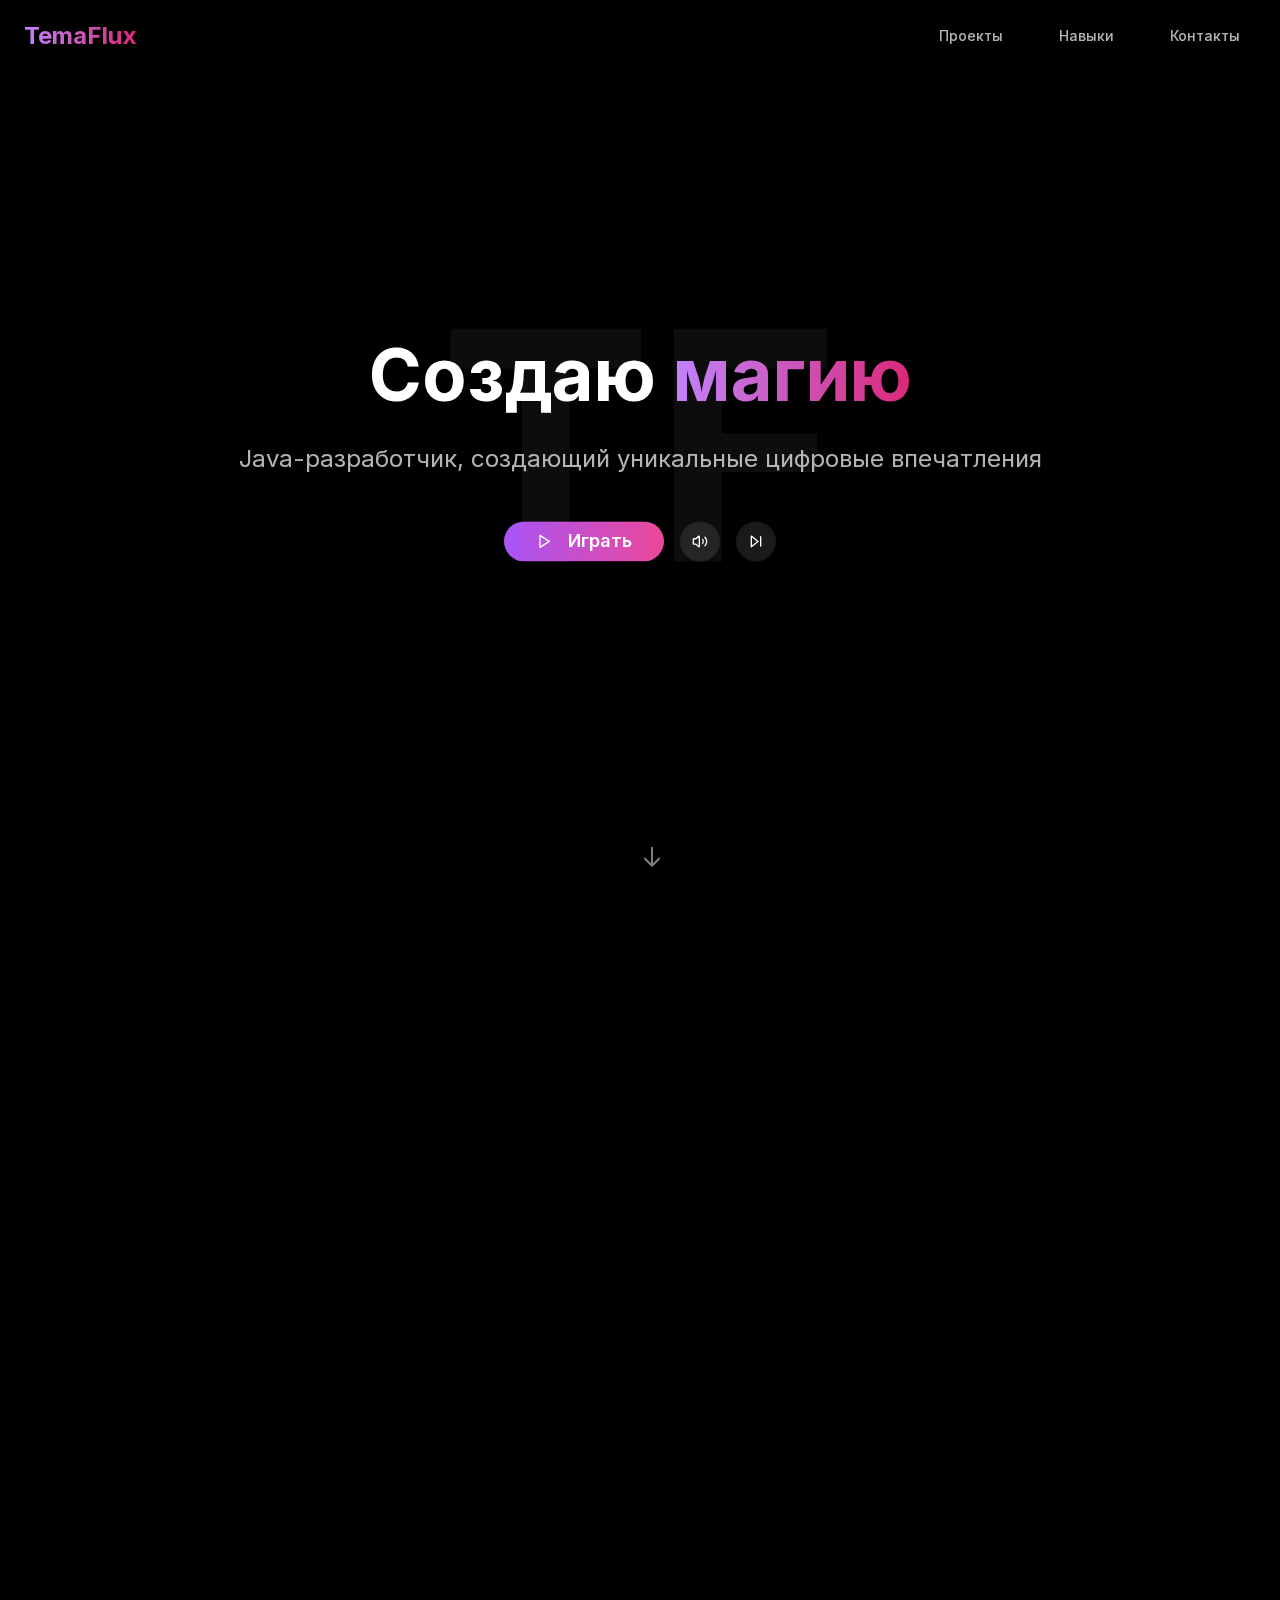
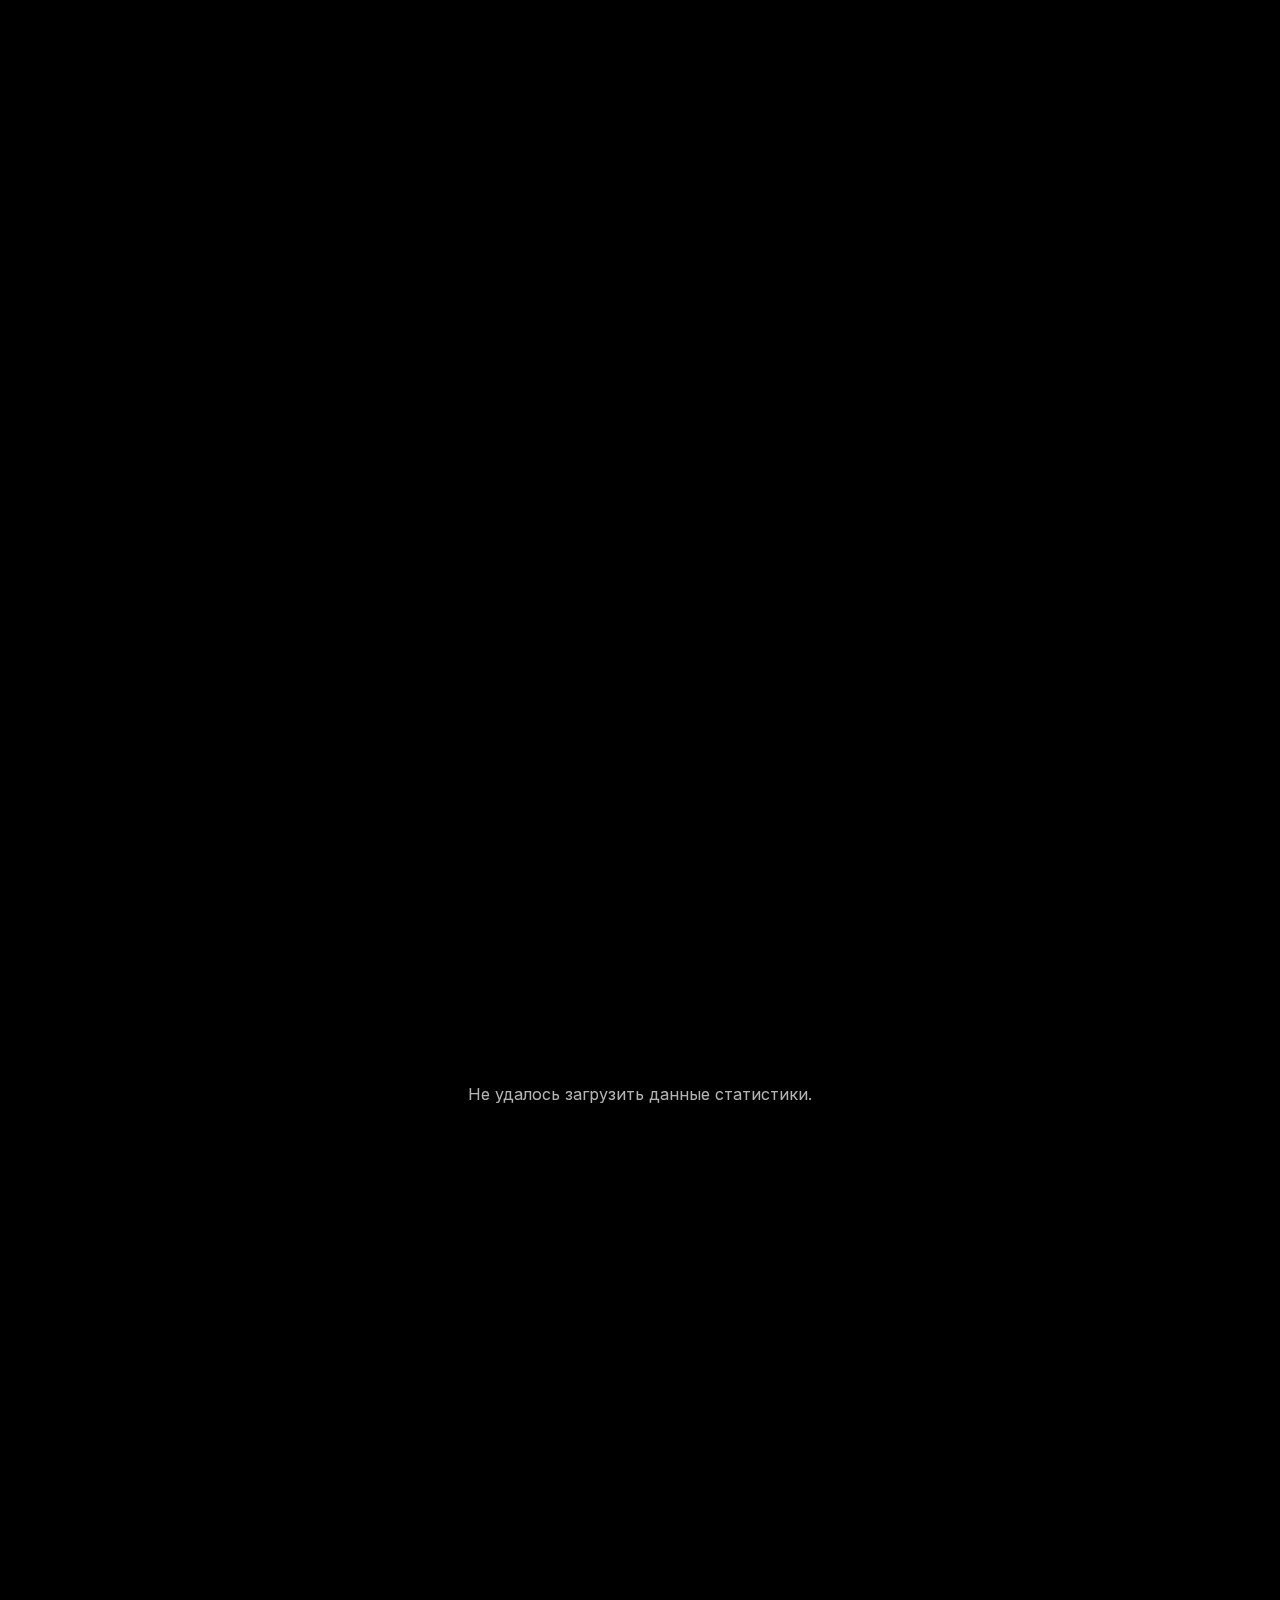
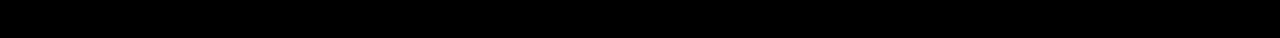
==== commit 2316214d: "Fix youtube embed" ====
--- a/index.html
+++ b/index.html
@@ -1,4 +1,4 @@
-<!DOCTYPE html><html lang="en" class="scroll-smooth"><head><meta charSet="utf-8"/><meta name="viewport" content="width=device-width, initial-scale=1"/><link rel="stylesheet" href="/assets/static/css/d50140d454fadaf7.css" data-precedence="next"/><link rel="preload" as="script" fetchPriority="low" href="/assets/static/chunks/webpack-ae7f8552ea7f451c.js"/><script src="/assets/static/chunks/fd9d1056-8fef90fb5a0b2194.js" async=""></script><script src="/assets/static/chunks/117-eb72625006fe0543.js" async=""></script><script src="/assets/static/chunks/main-app-5cbde2b8d3b55099.js" async=""></script><script src="/assets/static/chunks/245-83624d84edf49ca6.js" async=""></script><script src="/assets/static/chunks/app/page-49eec7c58de0d6e8.js" async=""></script><meta name="apple-mobile-web-app-title" content="TemaFlux"/><title>TemaFlux</title><meta name="description" content="Visit site for a TemaFlux"/><meta name="application-name" content="TemaFlux"/><link rel="author" href="https://temaflux.github.io"/><meta name="author" content="TemaFlux"/><link rel="manifest" href="/manifest.json" crossorigin="use-credentials"/><meta name="generator" content="Next.js"/><meta name="keywords" content="TemaFlux,TemaFlux website,Visit TemaFlux,TemaFlux GitHub,TemaFlux project,Next.js applications,TemaFlux developers,TemaFlux site,TemaFlux platform,TemaFlux tools,TemaFlux resources,TemaFlux Next.js project,TemaFlux application,GitHub TemaFlux"/><meta name="creator" content="Artem Prozapas"/><meta name="publisher" content="Artem Prozapas"/><meta name="robots" content="index, follow"/><meta property="og:title" content="TemaFlux"/><meta property="og:description" content="Visit site for a TemaFlux"/><meta property="og:url" content="https://temaflux.github.io"/><meta property="og:site_name" content="TemaFlux"/><meta property="og:locale" content="en"/><meta property="og:type" content="website"/><meta name="twitter:card" content="summary"/><meta name="twitter:title" content="TemaFlux"/><meta name="twitter:description" content="Visit site for a TemaFlux"/><link rel="icon" href="/favicon.ico" type="image/x-icon" sizes="48x48"/><link rel="icon" href="/favicon.ico"/><link rel="apple-touch-icon" href="/apple-icon.png"/><script src="/assets/static/chunks/polyfills-42372ed130431b0a.js" noModule=""></script></head><body class="__className_d65c78"><div class="relative min-h-screen bg-black text-white"><div class="fixed inset-0" style="opacity:0.3"><div class="absolute inset-0 overflow-hidden"><div class="absolute inset-0 grid grid-cols-8 gap-px"><div class="relative" style="opacity:0"><div class="absolute inset-0 bg-gradient-to-br from-purple-500/10 to-pink-500/10" style="transform:perspective(1000px)
+<!DOCTYPE html><html lang="en" class="scroll-smooth"><head><meta charSet="utf-8"/><meta name="viewport" content="width=device-width, initial-scale=1"/><link rel="stylesheet" href="/assets/static/css/d50140d454fadaf7.css" data-precedence="next"/><link rel="preload" as="script" fetchPriority="low" href="/assets/static/chunks/webpack-ae7f8552ea7f451c.js"/><script src="/assets/static/chunks/fd9d1056-8fef90fb5a0b2194.js" async=""></script><script src="/assets/static/chunks/117-eb72625006fe0543.js" async=""></script><script src="/assets/static/chunks/main-app-5cbde2b8d3b55099.js" async=""></script><script src="/assets/static/chunks/245-83624d84edf49ca6.js" async=""></script><script src="/assets/static/chunks/app/page-5c85d5e3cfb681e5.js" async=""></script><meta name="apple-mobile-web-app-title" content="TemaFlux"/><title>TemaFlux</title><meta name="description" content="Visit site for a TemaFlux"/><meta name="application-name" content="TemaFlux"/><link rel="author" href="https://temaflux.github.io"/><meta name="author" content="TemaFlux"/><link rel="manifest" href="/manifest.json" crossorigin="use-credentials"/><meta name="generator" content="Next.js"/><meta name="keywords" content="TemaFlux,TemaFlux website,Visit TemaFlux,TemaFlux GitHub,TemaFlux project,Next.js applications,TemaFlux developers,TemaFlux site,TemaFlux platform,TemaFlux tools,TemaFlux resources,TemaFlux Next.js project,TemaFlux application,GitHub TemaFlux"/><meta name="creator" content="Artem Prozapas"/><meta name="publisher" content="Artem Prozapas"/><meta name="robots" content="index, follow"/><meta property="og:title" content="TemaFlux"/><meta property="og:description" content="Visit site for a TemaFlux"/><meta property="og:url" content="https://temaflux.github.io"/><meta property="og:site_name" content="TemaFlux"/><meta property="og:locale" content="en"/><meta property="og:type" content="website"/><meta name="twitter:card" content="summary"/><meta name="twitter:title" content="TemaFlux"/><meta name="twitter:description" content="Visit site for a TemaFlux"/><link rel="icon" href="/favicon.ico" type="image/x-icon" sizes="48x48"/><link rel="icon" href="/favicon.ico"/><link rel="apple-touch-icon" href="/apple-icon.png"/><script src="/assets/static/chunks/polyfills-42372ed130431b0a.js" noModule=""></script></head><body class="__className_d65c78"><div class="relative min-h-screen bg-black text-white"><div class="fixed inset-0" style="opacity:0.3"><div class="absolute inset-0 overflow-hidden"><div class="absolute inset-0 grid grid-cols-8 gap-px"><div class="relative" style="opacity:0"><div class="absolute inset-0 bg-gradient-to-br from-purple-500/10 to-pink-500/10" style="transform:perspective(1000px)
                   rotateX(calc(var(--mouse-y) * 20deg))
                   rotateY(calc(var(--mouse-x) * 20deg));transition:transform 0.2s"></div></div><div class="relative" style="opacity:0"><div class="absolute inset-0 bg-gradient-to-br from-purple-500/10 to-pink-500/10" style="transform:perspective(1000px)
                   rotateX(calc(var(--mouse-y) * 20deg))
@@ -126,4 +126,4 @@
                   rotateX(calc(var(--mouse-y) * 20deg))
                   rotateY(calc(var(--mouse-x) * 20deg));transition:transform 0.2s"></div></div><div class="relative" style="opacity:0"><div class="absolute inset-0 bg-gradient-to-br from-purple-500/10 to-pink-500/10" style="transform:perspective(1000px)
                   rotateX(calc(var(--mouse-y) * 20deg))
-                  rotateY(calc(var(--mouse-x) * 20deg));transition:transform 0.2s"></div></div></div><div class="absolute inset-0 bg-gradient-to-b from-black/0 via-black/50 to-black"></div></div></div><header class="fixed top-0 left-0 right-0 z-50 px-6 py-4" style="background-color:rgba(0, 0, 0, 0);backdrop-filter:blur(0px)"><nav class="container mx-auto flex items-center justify-between"><div class="text-2xl font-bold bg-clip-text text-transparent bg-gradient-to-r from-purple-400 to-pink-600">TemaFlux</div><div class="flex gap-6"><div tabindex="0"><a href="#projects" class="inline-flex items-center justify-center gap-2 whitespace-nowrap rounded-md text-sm font-medium ring-offset-background transition-colors focus-visible:outline-none focus-visible:ring-2 focus-visible:ring-ring focus-visible:ring-offset-2 disabled:pointer-events-none disabled:opacity-50 [&amp;_svg]:pointer-events-none [&amp;_svg]:size-4 [&amp;_svg]:shrink-0 h-10 px-4 py-2 text-white/70 hover:text-white hover:bg-white/10">Проекты</a></div><div tabindex="0"><a href="#skills" class="inline-flex items-center justify-center gap-2 whitespace-nowrap rounded-md text-sm font-medium ring-offset-background transition-colors focus-visible:outline-none focus-visible:ring-2 focus-visible:ring-ring focus-visible:ring-offset-2 disabled:pointer-events-none disabled:opacity-50 [&amp;_svg]:pointer-events-none [&amp;_svg]:size-4 [&amp;_svg]:shrink-0 h-10 px-4 py-2 text-white/70 hover:text-white hover:bg-white/10">Навыки</a></div><div tabindex="0"><a href="#contact" class="inline-flex items-center justify-center gap-2 whitespace-nowrap rounded-md text-sm font-medium ring-offset-background transition-colors focus-visible:outline-none focus-visible:ring-2 focus-visible:ring-ring focus-visible:ring-offset-2 disabled:pointer-events-none disabled:opacity-50 [&amp;_svg]:pointer-events-none [&amp;_svg]:size-4 [&amp;_svg]:shrink-0 h-10 px-4 py-2 text-white/70 hover:text-white hover:bg-white/10">Контакты</a></div></div></nav></header><main class="relative z-10"><section class="relative min-h-screen flex items-center justify-center px-6 overflow-hidden"><div class="absolute inset-0 bg-gradient-to-b from-black/70 via-black/50 to-black/70 z-10"></div><div class="absolute inset-0 flex items-center justify-center opacity-5 z-20"><div class="text-[20rem] font-bold text-white">TF</div></div><div class="relative text-center max-w-4xl mx-auto z-30" style="opacity:0;transform:translateY(20px)"><h1 class="text-5xl md:text-7xl font-bold mb-8" style="opacity:0;transform:translateY(20px)">Создаю<!-- --> <span class="text-transparent bg-clip-text bg-gradient-to-r from-purple-400 to-pink-600">магию</span></h1><p class="text-xl md:text-2xl text-white/70 mb-12" style="opacity:0;transform:translateY(20px)">Java-разработчик, создающий уникальные цифровые впечатления</p><div class="flex flex-col items-center space-y-4" style="opacity:0;transform:translateY(20px)"><div class="flex items-center space-x-4"><button class="justify-center gap-2 whitespace-nowrap ring-offset-background focus-visible:outline-none focus-visible:ring-2 focus-visible:ring-ring focus-visible:ring-offset-2 disabled:pointer-events-none disabled:opacity-50 [&amp;_svg]:pointer-events-none [&amp;_svg]:size-4 [&amp;_svg]:shrink-0 bg-primary hover:bg-primary/90 h-10 px-8 py-3 bg-gradient-to-r from-purple-500 to-pink-500 text-white rounded-full text-lg font-semibold hover:from-purple-600 hover:to-pink-600 transition-all duration-300 flex items-center space-x-2"><svg xmlns="http://www.w3.org/2000/svg" width="24" height="24" viewBox="0 0 24 24" fill="none" stroke="currentColor" stroke-width="2" stroke-linecap="round" stroke-linejoin="round" class="lucide lucide-play w-5 h-5 mr-2"><polygon points="6 3 20 12 6 21 6 3"></polygon></svg>Играть</button><button class="inline-flex items-center justify-center gap-2 whitespace-nowrap text-sm font-medium ring-offset-background transition-colors focus-visible:outline-none focus-visible:ring-2 focus-visible:ring-ring focus-visible:ring-offset-2 disabled:pointer-events-none disabled:opacity-50 [&amp;_svg]:pointer-events-none [&amp;_svg]:size-4 [&amp;_svg]:shrink-0 border border-input hover:text-accent-foreground h-10 w-10 rounded-full bg-white/10 hover:bg-white/20 border-none"><svg xmlns="http://www.w3.org/2000/svg" width="24" height="24" viewBox="0 0 24 24" fill="none" stroke="currentColor" stroke-width="2" stroke-linecap="round" stroke-linejoin="round" class="lucide lucide-volume2 w-5 h-5 text-white"><path d="M11 4.702a.705.705 0 0 0-1.203-.498L6.413 7.587A1.4 1.4 0 0 1 5.416 8H3a1 1 0 0 0-1 1v6a1 1 0 0 0 1 1h2.416a1.4 1.4 0 0 1 .997.413l3.383 3.384A.705.705 0 0 0 11 19.298z"></path><path d="M16 9a5 5 0 0 1 0 6"></path><path d="M19.364 18.364a9 9 0 0 0 0-12.728"></path></svg></button><button class="inline-flex items-center justify-center gap-2 whitespace-nowrap text-sm font-medium ring-offset-background transition-colors focus-visible:outline-none focus-visible:ring-2 focus-visible:ring-ring focus-visible:ring-offset-2 disabled:pointer-events-none disabled:opacity-50 [&amp;_svg]:pointer-events-none [&amp;_svg]:size-4 [&amp;_svg]:shrink-0 border border-input hover:text-accent-foreground h-10 w-10 rounded-full bg-white/10 hover:bg-white/20 border-none"><svg xmlns="http://www.w3.org/2000/svg" width="24" height="24" viewBox="0 0 24 24" fill="none" stroke="currentColor" stroke-width="2" stroke-linecap="round" stroke-linejoin="round" class="lucide lucide-skip-forward w-5 h-5 text-white"><polygon points="5 4 15 12 5 20 5 4"></polygon><line x1="19" x2="19" y1="5" y2="19"></line></svg></button></div></div></div><div class="absolute bottom-10 left-1/2 transform -translate-x-1/2 z-30"><svg xmlns="http://www.w3.org/2000/svg" class="h-6 w-6 text-white/50" fill="none" viewBox="0 0 24 24" stroke="currentColor"><path stroke-linecap="round" stroke-linejoin="round" stroke-width="2" d="M19 14l-7 7m0 0l-7-7m7 7V3"></path></svg></div></section><section id="projects" class="py-20 px-6"><div class="container mx-auto"><h2 class="text-4xl font-bold mb-12 text-center" style="opacity:0;transform:translateY(20px)">Мои проекты</h2><div class="grid grid-cols-1 md:grid-cols-2 lg:grid-cols-3 gap-8"><div style="opacity:0;transform:translateY(20px)"><div tabindex="0"><div class="rounded-lg border text-card-foreground shadow-sm bg-black/50 backdrop-blur-lg border-white/10 hover:border-white/20 transition-colors overflow-hidden"><div class="flex flex-col space-y-1.5 p-6"><div class="text-2xl font-semibold leading-none tracking-tight"><span class="text-transparent bg-clip-text bg-gradient-to-r from-green-400 to-emerald-600">FunnyScape</span></div></div><div class="p-6 pt-0"><p class="text-white/70 mb-4">Уникальный сервер с собственными плагинами</p><a href="https://vk.com/funnyscapes" target="_blank" rel="noopener noreferrer" class="inline-block text-white/50 hover:text-white transition-colors">Посмотреть →</a></div></div></div></div><div style="opacity:0;transform:translateY(20px)"><div tabindex="0"><div class="rounded-lg border text-card-foreground shadow-sm bg-black/50 backdrop-blur-lg border-white/10 hover:border-white/20 transition-colors overflow-hidden"><div class="flex flex-col space-y-1.5 p-6"><div class="text-2xl font-semibold leading-none tracking-tight"><span class="text-transparent bg-clip-text bg-gradient-to-r from-blue-400 to-indigo-600">Anime List</span></div></div><div class="p-6 pt-0"><p class="text-white/70 mb-4">Персональный список аниме из AniXart</p><a href="https://anime.temaflux.site" target="_blank" rel="noopener noreferrer" class="inline-block text-white/50 hover:text-white transition-colors">Посмотреть →</a></div></div></div></div><div style="opacity:0;transform:translateY(20px)"><div tabindex="0"><div class="rounded-lg border text-card-foreground shadow-sm bg-black/50 backdrop-blur-lg border-white/10 hover:border-white/20 transition-colors overflow-hidden"><div class="flex flex-col space-y-1.5 p-6"><div class="text-2xl font-semibold leading-none tracking-tight"><span class="text-transparent bg-clip-text bg-gradient-to-r from-purple-400 to-pink-600">Miko Bot</span></div></div><div class="p-6 pt-0"><p class="text-white/70 mb-4">Собственный бот в Discord с аниме функциями</p><a href="https://top.gg/bot/586508012433440768" target="_blank" rel="noopener noreferrer" class="inline-block text-white/50 hover:text-white transition-colors">Посмотреть →</a></div></div></div></div><div style="opacity:0;transform:translateY(20px)"><div tabindex="0"><div class="rounded-lg border text-card-foreground shadow-sm bg-black/50 backdrop-blur-lg border-white/10 hover:border-white/20 transition-colors overflow-hidden"><div class="flex flex-col space-y-1.5 p-6"><div class="text-2xl font-semibold leading-none tracking-tight"><span class="text-transparent bg-clip-text bg-gradient-to-r from-yellow-400 to-orange-600">RageMine</span></div></div><div class="p-6 pt-0"><p class="text-white/70 mb-4">Разработка функционала сайта (Backend)</p><a href="https://store.RageMine.su" target="_blank" rel="noopener noreferrer" class="inline-block text-white/50 hover:text-white transition-colors">Посмотреть →</a></div></div></div></div><div style="opacity:0;transform:translateY(20px)"><div tabindex="0"><div class="rounded-lg border text-card-foreground shadow-sm bg-black/50 backdrop-blur-lg border-white/10 hover:border-white/20 transition-colors overflow-hidden"><div class="flex flex-col space-y-1.5 p-6"><div class="text-2xl font-semibold leading-none tracking-tight"><span class="text-transparent bg-clip-text bg-gradient-to-r from-yellow-400 to-yellow-600">FoxDonate</span></div></div><div class="p-6 pt-0"><p class="text-white/70 mb-4">Разработка выбора системы оплат</p><a href="https://FoxDon.ru" target="_blank" rel="noopener noreferrer" class="inline-block text-white/50 hover:text-white transition-colors">Посмотреть →</a></div></div></div></div><div style="opacity:0;transform:translateY(20px)"><div tabindex="0"><div class="rounded-lg border text-card-foreground shadow-sm bg-black/50 backdrop-blur-lg border-white/10 hover:border-white/20 transition-colors overflow-hidden"><div class="flex flex-col space-y-1.5 p-6"><div class="text-2xl font-semibold leading-none tracking-tight"><span class="text-transparent bg-clip-text bg-gradient-to-r from-red-400 to-rose-600">AisMC</span></div></div><div class="p-6 pt-0"><p class="text-white/70 mb-4">Разработка функционала сайта (Backend)</p><a href="https://demo-aismc.temaflux.site" target="_blank" rel="noopener noreferrer" class="inline-block text-white/50 hover:text-white transition-colors">Посмотреть →</a></div></div></div></div><div style="opacity:0;transform:translateY(20px)"><div tabindex="0"><div class="rounded-lg border text-card-foreground shadow-sm bg-black/50 backdrop-blur-lg border-white/10 hover:border-white/20 transition-colors overflow-hidden"><div class="flex flex-col space-y-1.5 p-6"><div class="text-2xl font-semibold leading-none tracking-tight"><span class="text-transparent bg-clip-text bg-gradient-to-r from-[#80101b] to-[#8c0412]">GD</span></div></div><div class="p-6 pt-0"><p class="text-white/70 mb-4">Разработка функционала сайта (Backend)</p><a href="https://gdluxurykitchen.ru" target="_blank" rel="noopener noreferrer" class="inline-block text-white/50 hover:text-white transition-colors">Посмотреть →</a></div></div></div></div><div style="opacity:0;transform:translateY(20px)"><div tabindex="0"><div class="rounded-lg border text-card-foreground shadow-sm bg-black/50 backdrop-blur-lg border-white/10 hover:border-white/20 transition-colors overflow-hidden"><div class="flex flex-col space-y-1.5 p-6"><div class="text-2xl font-semibold leading-none tracking-tight"><span class="text-transparent bg-clip-text bg-gradient-to-r from-sky-400 to-blue-800">Rivnenie</span></div></div><div class="p-6 pt-0"><p class="text-white/70 mb-4">Разработка приватного сервера в Genshin Impact</p><a href="https://github.com/Rivnenie" target="_blank" rel="noopener noreferrer" class="inline-block text-white/50 hover:text-white transition-colors">Посмотреть →</a></div></div></div></div><div style="opacity:0;transform:translateY(20px)"><div tabindex="0"><div class="rounded-lg border text-card-foreground shadow-sm bg-black/50 backdrop-blur-lg border-white/10 hover:border-white/20 transition-colors overflow-hidden"><div class="flex flex-col space-y-1.5 p-6"><div class="text-2xl font-semibold leading-none tracking-tight"><span class="text-transparent bg-clip-text bg-gradient-to-r from-neutral-400 to-zinc-800">FabricLeak</span></div></div><div class="p-6 pt-0"><p class="text-white/70 mb-4">Мод для копирование меню и прочих елементов из сервера</p><a href="#" target="_blank" rel="noopener noreferrer" class="inline-block text-white/50 hover:text-white transition-colors">Посмотреть →</a></div></div></div></div></div></div></section><section id="skills" class="py-20 px-6"><div class="container mx-auto max-w-3xl"><h2 class="text-4xl font-bold mb-12 text-center" style="opacity:0;transform:translateY(20px)">Мои навыки</h2><div class="space-y-6"><div style="opacity:0;transform:translateX(-20px)"><div class="flex justify-between mb-2"><span class="text-white/70">Java</span><span class="text-white/50">74.55<!-- -->%</span></div><div class="h-2 bg-white/10 rounded-full overflow-hidden"><div class="h-full bg-gradient-to-r from-purple-400 to-pink-600" style="width:0px"></div></div></div><div style="opacity:0;transform:translateX(-20px)"><div class="flex justify-between mb-2"><span class="text-white/70">JavaScript</span><span class="text-white/50">15.65<!-- -->%</span></div><div class="h-2 bg-white/10 rounded-full overflow-hidden"><div class="h-full bg-gradient-to-r from-purple-400 to-pink-600" style="width:0px"></div></div></div><div style="opacity:0;transform:translateX(-20px)"><div class="flex justify-between mb-2"><span class="text-white/70">C#</span><span class="text-white/50">14.55<!-- -->%</span></div><div class="h-2 bg-white/10 rounded-full overflow-hidden"><div class="h-full bg-gradient-to-r from-purple-400 to-pink-600" style="width:0px"></div></div></div><div style="opacity:0;transform:translateX(-20px)"><div class="flex justify-between mb-2"><span class="text-white/70">TypeScript</span><span class="text-white/50">12.65<!-- -->%</span></div><div class="h-2 bg-white/10 rounded-full overflow-hidden"><div class="h-full bg-gradient-to-r from-purple-400 to-pink-600" style="width:0px"></div></div></div><div style="opacity:0;transform:translateX(-20px)"><div class="flex justify-between mb-2"><span class="text-white/70">Vue.js</span><span class="text-white/50">5.81<!-- -->%</span></div><div class="h-2 bg-white/10 rounded-full overflow-hidden"><div class="h-full bg-gradient-to-r from-purple-400 to-pink-600" style="width:0px"></div></div></div><div style="opacity:0;transform:translateX(-20px)"><div class="flex justify-between mb-2"><span class="text-white/70">C++</span><span class="text-white/50">4.22<!-- -->%</span></div><div class="h-2 bg-white/10 rounded-full overflow-hidden"><div class="h-full bg-gradient-to-r from-purple-400 to-pink-600" style="width:0px"></div></div></div><div style="opacity:0;transform:translateX(-20px)"><div class="flex justify-between mb-2"><span class="text-white/70">PHP</span><span class="text-white/50">2.8<!-- -->%</span></div><div class="h-2 bg-white/10 rounded-full overflow-hidden"><div class="h-full bg-gradient-to-r from-purple-400 to-pink-600" style="width:0px"></div></div></div><div style="opacity:0;transform:translateX(-20px)"><div class="flex justify-between mb-2"><span class="text-white/70">React</span><span class="text-white/50">2.25<!-- -->%</span></div><div class="h-2 bg-white/10 rounded-full overflow-hidden"><div class="h-full bg-gradient-to-r from-purple-400 to-pink-600" style="width:0px"></div></div></div></div></div></section><section id="statistics" class="py-20 px-6"><div class="container mx-auto max-w-4xl"><div class="flex justify-between items-center mb-8" style="opacity:0;transform:translateY(20px)"><h2 class="text-4xl font-bold">Моя статистика</h2><div class="flex items-center space-x-2"><button type="button" role="switch" aria-checked="true" data-state="checked" value="on" class="peer inline-flex h-6 w-11 shrink-0 cursor-pointer items-center rounded-full border-2 border-transparent transition-colors focus-visible:outline-none focus-visible:ring-2 focus-visible:ring-ring focus-visible:ring-offset-2 focus-visible:ring-offset-background disabled:cursor-not-allowed disabled:opacity-50 data-[state=checked]:bg-primary data-[state=unchecked]:bg-input" id="stats-switch"><span data-state="checked" class="pointer-events-none block h-5 w-5 rounded-full bg-background shadow-lg ring-0 transition-transform data-[state=checked]:translate-x-5 data-[state=unchecked]:translate-x-0"></span></button><input type="checkbox" aria-hidden="true" style="transform:translateX(-100%);position:absolute;pointer-events:none;opacity:0;margin:0" tabindex="-1" checked="" value="on"/><label class="text-sm font-medium leading-none peer-disabled:cursor-not-allowed peer-disabled:opacity-70" for="stats-switch">Включено</label></div></div><div style="opacity:0;height:0px"><div class="text-center py-12"><div class="inline-block w-8 h-8 border-4 border-t-purple-500 border-r-purple-500 border-b-transparent border-l-transparent rounded-full"></div></div></div></div></section></main><footer id="contact" class="relative z-10 py-20 px-6 bg-black/50 backdrop-blur-lg"><div class="container mx-auto"><div class="text-center" style="opacity:0;transform:translateY(20px)"><h2 class="text-4xl font-bold mb-8">Давайте создадим что-то крутое</h2><p class="text-white/70 mb-8 max-w-2xl mx-auto">Открыт для интересных проектов и коллабораций. Давайте воплотим ваши идеи в реальность!</p><div class="flex justify-center gap-6 mb-12"><a href="https://vk.com/artemvka" target="_blank" rel="noopener noreferrer" class="text-white/50 hover:text-white transition-colors" tabindex="0" style="opacity:0;transform:translateY(20px)"><span class="sr-only">VK</span><svg class="w-6 h-6 fill-current" viewBox="0 0 24 24" aria-hidden="true"><path d="M21.579 6.855c.14-.465 0-.806-.662-.806h-2.193c-.558 0-.813.295-.953.619 0 0-1.115 2.719-2.695 4.482-.51.513-.743.675-1.021.675-.139 0-.341-.162-.341-.627V6.855c0-.558-.161-.806-.626-.806H9.642c-.348 0-.558.258-.558.504 0 .528.79.65.871 2.138v3.228c0 .707-.127.836-.407.836-.743 0-2.551-2.729-3.624-5.853-.209-.607-.42-.852-.98-.852H2.752c-.627 0-.752.295-.752.619 0 .582.743 3.462 3.461 7.271 1.812 2.601 4.363 4.011 6.687 4.011 1.393 0 1.565-.313 1.565-.853v-1.966c0-.626.133-.752.574-.752.324 0 .882.164 2.183 1.417 1.486 1.486 1.732 2.153 2.567 2.153h2.192c.626 0 .939-.313.758-.931-.197-.615-.907-1.51-1.849-2.569-.512-.604-1.277-1.254-1.51-1.579-.325-.419-.231-.604 0-.976.001 0 2.672-3.761 2.95-5.04z"></path></svg></a><a href="https://t.me/TemaFlexs" target="_blank" rel="noopener noreferrer" class="text-white/50 hover:text-white transition-colors" tabindex="0" style="opacity:0;transform:translateY(20px)"><span class="sr-only">Telegram</span><svg class="w-6 h-6 fill-current" viewBox="0 0 24 24" aria-hidden="true"><path d="M24 4.557c-.883.392-1.832.656-2.828.775 1.017-.609 1.798-1.574 2.165-2.724-.951.564-2.005.974-3.127 1.195-.897-.957-2.178-1.555-3.594-1.555-3.179 0-5.515 2.966-4.797 6.045-4.091-.205-7.719-2.165-10.148-5.144-1.29 2.213-.669 5.108 1.523 6.574-.806-.026-1.566-.247-2.229-.616-.054 2.281 1.581 4.415 3.949 4.89-.693.188-1.452.232-2.224.084.626 1.956 2.444 3.379 4.6 3.419-2.07 1.623-4.678 2.348-7.29 2.04 2.179 1.397 4.768 2.212 7.548 2.212 9.142 0 14.307-7.721 13.995-14.646.962-.695 1.797-1.562 2.457-2.549z"></path></svg></a><a href="https://github.com/TemaFlux" target="_blank" rel="noopener noreferrer" class="text-white/50 hover:text-white transition-colors" tabindex="0" style="opacity:0;transform:translateY(20px)"><span class="sr-only">GitHub</span><svg class="w-6 h-6 fill-current" viewBox="0 0 24 24" aria-hidden="true"><path d="M12 .297c-6.63 0-12 5.373-12 12 0 5.303 3.438 9.8 8.205 11.385.6.113.82-.258.82-.577 0-.285-.01-1.04-.015-2.04-3.338.724-4.042-1.61-4.042-1.61C4.422 18.07 3.633 17.7 3.633 17.7c-1.087-.744.084-.729.084-.729 1.205.084 1.838 1.236 1.838 1.236 1.07 1.835 2.809 1.305 3.495.998.108-.776.417-1.305.76-1.605-2.665-.3-5.466-1.332-5.466-5.93 0-1.31.465-2.38 1.235-3.22-.135-.303-.54-1.523.105-3.176 0 0 1.005-.322 3.3 1.23.96-.267 1.98-.399 3-.405 1.02.006 2.04.138 3 .405 2.28-1.552 3.285-1.23 3.285-1.23.645 1.653.24 2.873.12 3.176.765.84 1.23 1.91 1.23 3.22 0 4.61-2.805 5.625-5.475 5.92.42.36.81 1.096.81 2.22 0 1.606-.015 2.896-.015 3.286 0 .315.21.69.825.57C20.565 22.092 24 17.592 24 12.297c0-6.627-5.373-12-12-12"></path></svg></a><a href="https://enka.network/u/TemaFlux" target="_blank" rel="noopener noreferrer" class="text-white/50 hover:text-white transition-colors" tabindex="0" style="opacity:0;transform:translateY(20px)"><span class="sr-only">Enkanomiya</span><svg class="w-6 h-6 fill-current" viewBox="0 0 24 24" aria-hidden="true"><path d="M12.2082 2L18.9842 13.8359L16.5941 15.1016L12.2082 7.4375L11.0016 9.57031L8.6114 8.30469L12.2082 2ZM7.38151 10.4375L9.77167 11.7031L5.6643 18.8984H6.63892L5.08416 21.5938H1L7.38151 10.4375ZM12.2779 11.9844L15.1321 14.8672L12.2779 17.75L9.44679 14.8672L12.2779 11.9844ZM20.1909 15.9687L23.4165 21.5937H7.7992L9.35397 18.8984H18.7522L17.824 17.2344L20.1909 15.9687Z"></path></svg></a></div><div class="text-white/30 text-sm" style="opacity:0">© 2018-<!-- -->2025<!-- --> TemaFlux. Все права не защищены.</div></div></div></footer></div><script src="/assets/static/chunks/webpack-ae7f8552ea7f451c.js" async=""></script><script>(self.__next_f=self.__next_f||[]).push([0]);self.__next_f.push([2,null])</script><script>self.__next_f.push([1,"1:HL[\"/assets/static/css/d50140d454fadaf7.css\",\"style\"]\n"])</script><script>self.__next_f.push([1,"2:I[2846,[],\"\"]\n4:I[9107,[],\"ClientPageRoot\"]\n5:I[5692,[\"245\",\"static/chunks/245-83624d84edf49ca6.js\",\"931\",\"static/chunks/app/page-49eec7c58de0d6e8.js\"],\"default\",1]\n6:I[4707,[],\"\"]\n7:I[6423,[],\"\"]\n9:I[1060,[],\"\"]\na:[]\n"])</script><script>self.__next_f.push([1,"0:[\"$\",\"$L2\",null,{\"buildId\":\"8Cw5bIWyl7q5KpRBKKeXZ\",\"assetPrefix\":\"\",\"urlParts\":[\"\",\"\"],\"initialTree\":[\"\",{\"children\":[\"__PAGE__\",{}]},\"$undefined\",\"$undefined\",true],\"initialSeedData\":[\"\",{\"children\":[\"__PAGE__\",{},[[\"$L3\",[\"$\",\"$L4\",null,{\"props\":{\"params\":{},\"searchParams\":{}},\"Component\":\"$5\"}],null],null],null]},[[[[\"$\",\"link\",\"0\",{\"rel\":\"stylesheet\",\"href\":\"/assets/static/css/d50140d454fadaf7.css\",\"precedence\":\"next\",\"crossOrigin\":\"$undefined\"}]],[\"$\",\"html\",null,{\"lang\":\"en\",\"className\":\"scroll-smooth\",\"children\":[[\"$\",\"head\",null,{\"children\":[\"$\",\"meta\",null,{\"name\":\"apple-mobile-web-app-title\",\"content\":\"TemaFlux\"}]}],[\"$\",\"body\",null,{\"className\":\"__className_d65c78\",\"children\":[\"$\",\"$L6\",null,{\"parallelRouterKey\":\"children\",\"segmentPath\":[\"children\"],\"error\":\"$undefined\",\"errorStyles\":\"$undefined\",\"errorScripts\":\"$undefined\",\"template\":[\"$\",\"$L7\",null,{}],\"templateStyles\":\"$undefined\",\"templateScripts\":\"$undefined\",\"notFound\":[[\"$\",\"title\",null,{\"children\":\"404: This page could not be found.\"}],[\"$\",\"div\",null,{\"style\":{\"fontFamily\":\"system-ui,\\\"Segoe UI\\\",Roboto,Helvetica,Arial,sans-serif,\\\"Apple Color Emoji\\\",\\\"Segoe UI Emoji\\\"\",\"height\":\"100vh\",\"textAlign\":\"center\",\"display\":\"flex\",\"flexDirection\":\"column\",\"alignItems\":\"center\",\"justifyContent\":\"center\"},\"children\":[\"$\",\"div\",null,{\"children\":[[\"$\",\"style\",null,{\"dangerouslySetInnerHTML\":{\"__html\":\"body{color:#000;background:#fff;margin:0}.next-error-h1{border-right:1px solid rgba(0,0,0,.3)}@media (prefers-color-scheme:dark){body{color:#fff;background:#000}.next-error-h1{border-right:1px solid rgba(255,255,255,.3)}}\"}}],[\"$\",\"h1\",null,{\"className\":\"next-error-h1\",\"style\":{\"display\":\"inline-block\",\"margin\":\"0 20px 0 0\",\"padding\":\"0 23px 0 0\",\"fontSize\":24,\"fontWeight\":500,\"verticalAlign\":\"top\",\"lineHeight\":\"49px\"},\"children\":\"404\"}],[\"$\",\"div\",null,{\"style\":{\"display\":\"inline-block\"},\"children\":[\"$\",\"h2\",null,{\"style\":{\"fontSize\":14,\"fontWeight\":400,\"lineHeight\":\"49px\",\"margin\":0},\"children\":\"This page could not be found.\"}]}]]}]}]],\"notFoundStyles\":[]}]}]]}]],null],null],\"couldBeIntercepted\":false,\"initialHead\":[null,\"$L8\"],\"globalErrorComponent\":\"$9\",\"missingSlots\":\"$Wa\"}]\n"])</script><script>self.__next_f.push([1,"8:[[\"$\",\"meta\",\"0\",{\"name\":\"viewport\",\"content\":\"width=device-width, initial-scale=1\"}],[\"$\",\"meta\",\"1\",{\"charSet\":\"utf-8\"}],[\"$\",\"title\",\"2\",{\"children\":\"TemaFlux\"}],[\"$\",\"meta\",\"3\",{\"name\":\"description\",\"content\":\"Visit site for a TemaFlux\"}],[\"$\",\"meta\",\"4\",{\"name\":\"application-name\",\"content\":\"TemaFlux\"}],[\"$\",\"link\",\"5\",{\"rel\":\"author\",\"href\":\"https://temaflux.github.io\"}],[\"$\",\"meta\",\"6\",{\"name\":\"author\",\"content\":\"TemaFlux\"}],[\"$\",\"link\",\"7\",{\"rel\":\"manifest\",\"href\":\"/manifest.json\",\"crossOrigin\":\"use-credentials\"}],[\"$\",\"meta\",\"8\",{\"name\":\"generator\",\"content\":\"Next.js\"}],[\"$\",\"meta\",\"9\",{\"name\":\"keywords\",\"content\":\"TemaFlux,TemaFlux website,Visit TemaFlux,TemaFlux GitHub,TemaFlux project,Next.js applications,TemaFlux developers,TemaFlux site,TemaFlux platform,TemaFlux tools,TemaFlux resources,TemaFlux Next.js project,TemaFlux application,GitHub TemaFlux\"}],[\"$\",\"meta\",\"10\",{\"name\":\"creator\",\"content\":\"Artem Prozapas\"}],[\"$\",\"meta\",\"11\",{\"name\":\"publisher\",\"content\":\"Artem Prozapas\"}],[\"$\",\"meta\",\"12\",{\"name\":\"robots\",\"content\":\"index, follow\"}],[\"$\",\"meta\",\"13\",{\"property\":\"og:title\",\"content\":\"TemaFlux\"}],[\"$\",\"meta\",\"14\",{\"property\":\"og:description\",\"content\":\"Visit site for a TemaFlux\"}],[\"$\",\"meta\",\"15\",{\"property\":\"og:url\",\"content\":\"https://temaflux.github.io\"}],[\"$\",\"meta\",\"16\",{\"property\":\"og:site_name\",\"content\":\"TemaFlux\"}],[\"$\",\"meta\",\"17\",{\"property\":\"og:locale\",\"content\":\"en\"}],[\"$\",\"meta\",\"18\",{\"property\":\"og:type\",\"content\":\"website\"}],[\"$\",\"meta\",\"19\",{\"name\":\"twitter:card\",\"content\":\"summary\"}],[\"$\",\"meta\",\"20\",{\"name\":\"twitter:title\",\"content\":\"TemaFlux\"}],[\"$\",\"meta\",\"21\",{\"name\":\"twitter:description\",\"content\":\"Visit site for a TemaFlux\"}],[\"$\",\"link\",\"22\",{\"rel\":\"icon\",\"href\":\"/favicon.ico\",\"type\":\"image/x-icon\",\"sizes\":\"48x48\"}],[\"$\",\"link\",\"23\",{\"rel\":\"icon\",\"href\":\"/favicon.ico\"}],[\"$\",\"link\",\"24\",{\"rel\":\"apple-touch-icon\",\"href\":\"/apple-icon.png\"}]]\n3:null\n"])</script></body></html>+                  rotateY(calc(var(--mouse-x) * 20deg));transition:transform 0.2s"></div></div></div><div class="absolute inset-0 bg-gradient-to-b from-black/0 via-black/50 to-black"></div></div></div><header class="fixed top-0 left-0 right-0 z-50 px-6 py-4" style="background-color:rgba(0, 0, 0, 0);backdrop-filter:blur(0px)"><nav class="container mx-auto flex items-center justify-between"><div class="text-2xl font-bold bg-clip-text text-transparent bg-gradient-to-r from-purple-400 to-pink-600">TemaFlux</div><div class="flex gap-6"><div tabindex="0"><a href="#projects" class="inline-flex items-center justify-center gap-2 whitespace-nowrap rounded-md text-sm font-medium ring-offset-background transition-colors focus-visible:outline-none focus-visible:ring-2 focus-visible:ring-ring focus-visible:ring-offset-2 disabled:pointer-events-none disabled:opacity-50 [&amp;_svg]:pointer-events-none [&amp;_svg]:size-4 [&amp;_svg]:shrink-0 h-10 px-4 py-2 text-white/70 hover:text-white hover:bg-white/10">Проекты</a></div><div tabindex="0"><a href="#skills" class="inline-flex items-center justify-center gap-2 whitespace-nowrap rounded-md text-sm font-medium ring-offset-background transition-colors focus-visible:outline-none focus-visible:ring-2 focus-visible:ring-ring focus-visible:ring-offset-2 disabled:pointer-events-none disabled:opacity-50 [&amp;_svg]:pointer-events-none [&amp;_svg]:size-4 [&amp;_svg]:shrink-0 h-10 px-4 py-2 text-white/70 hover:text-white hover:bg-white/10">Навыки</a></div><div tabindex="0"><a href="#contact" class="inline-flex items-center justify-center gap-2 whitespace-nowrap rounded-md text-sm font-medium ring-offset-background transition-colors focus-visible:outline-none focus-visible:ring-2 focus-visible:ring-ring focus-visible:ring-offset-2 disabled:pointer-events-none disabled:opacity-50 [&amp;_svg]:pointer-events-none [&amp;_svg]:size-4 [&amp;_svg]:shrink-0 h-10 px-4 py-2 text-white/70 hover:text-white hover:bg-white/10">Контакты</a></div></div></nav></header><main class="relative z-10"><section class="relative min-h-screen flex items-center justify-center px-6 overflow-hidden"><div class="absolute inset-0 bg-gradient-to-b from-black/70 via-black/50 to-black/70 z-10"></div><div class="absolute inset-0 flex items-center justify-center opacity-5 z-20"><div class="text-[20rem] font-bold text-white">TF</div></div><div class="relative text-center max-w-4xl mx-auto z-30" style="opacity:0;transform:translateY(20px)"><h1 class="text-5xl md:text-7xl font-bold mb-8" style="opacity:0;transform:translateY(20px)">Создаю<!-- --> <span class="text-transparent bg-clip-text bg-gradient-to-r from-purple-400 to-pink-600">магию</span></h1><p class="text-xl md:text-2xl text-white/70 mb-12" style="opacity:0;transform:translateY(20px)">Java-разработчик, создающий уникальные цифровые впечатления</p><div class="flex flex-col items-center space-y-4" style="opacity:0;transform:translateY(20px)"><div class="flex items-center space-x-4"><button class="justify-center gap-2 whitespace-nowrap ring-offset-background focus-visible:outline-none focus-visible:ring-2 focus-visible:ring-ring focus-visible:ring-offset-2 disabled:pointer-events-none disabled:opacity-50 [&amp;_svg]:pointer-events-none [&amp;_svg]:size-4 [&amp;_svg]:shrink-0 bg-primary hover:bg-primary/90 h-10 px-8 py-3 bg-gradient-to-r from-purple-500 to-pink-500 text-white rounded-full text-lg font-semibold hover:from-purple-600 hover:to-pink-600 transition-all duration-300 flex items-center space-x-2"><svg xmlns="http://www.w3.org/2000/svg" width="24" height="24" viewBox="0 0 24 24" fill="none" stroke="currentColor" stroke-width="2" stroke-linecap="round" stroke-linejoin="round" class="lucide lucide-play w-5 h-5 mr-2"><polygon points="6 3 20 12 6 21 6 3"></polygon></svg>Играть</button><button class="inline-flex items-center justify-center gap-2 whitespace-nowrap text-sm font-medium ring-offset-background transition-colors focus-visible:outline-none focus-visible:ring-2 focus-visible:ring-ring focus-visible:ring-offset-2 disabled:pointer-events-none disabled:opacity-50 [&amp;_svg]:pointer-events-none [&amp;_svg]:size-4 [&amp;_svg]:shrink-0 border border-input hover:text-accent-foreground h-10 w-10 rounded-full bg-white/10 hover:bg-white/20 border-none"><svg xmlns="http://www.w3.org/2000/svg" width="24" height="24" viewBox="0 0 24 24" fill="none" stroke="currentColor" stroke-width="2" stroke-linecap="round" stroke-linejoin="round" class="lucide lucide-volume2 w-5 h-5 text-white"><path d="M11 4.702a.705.705 0 0 0-1.203-.498L6.413 7.587A1.4 1.4 0 0 1 5.416 8H3a1 1 0 0 0-1 1v6a1 1 0 0 0 1 1h2.416a1.4 1.4 0 0 1 .997.413l3.383 3.384A.705.705 0 0 0 11 19.298z"></path><path d="M16 9a5 5 0 0 1 0 6"></path><path d="M19.364 18.364a9 9 0 0 0 0-12.728"></path></svg></button><button class="inline-flex items-center justify-center gap-2 whitespace-nowrap text-sm font-medium ring-offset-background transition-colors focus-visible:outline-none focus-visible:ring-2 focus-visible:ring-ring focus-visible:ring-offset-2 disabled:pointer-events-none disabled:opacity-50 [&amp;_svg]:pointer-events-none [&amp;_svg]:size-4 [&amp;_svg]:shrink-0 border border-input hover:text-accent-foreground h-10 w-10 rounded-full bg-white/10 hover:bg-white/20 border-none"><svg xmlns="http://www.w3.org/2000/svg" width="24" height="24" viewBox="0 0 24 24" fill="none" stroke="currentColor" stroke-width="2" stroke-linecap="round" stroke-linejoin="round" class="lucide lucide-skip-forward w-5 h-5 text-white"><polygon points="5 4 15 12 5 20 5 4"></polygon><line x1="19" x2="19" y1="5" y2="19"></line></svg></button></div></div></div><div class="absolute bottom-10 left-1/2 transform -translate-x-1/2 z-30"><svg xmlns="http://www.w3.org/2000/svg" class="h-6 w-6 text-white/50" fill="none" viewBox="0 0 24 24" stroke="currentColor"><path stroke-linecap="round" stroke-linejoin="round" stroke-width="2" d="M19 14l-7 7m0 0l-7-7m7 7V3"></path></svg></div></section><section id="projects" class="py-20 px-6"><div class="container mx-auto"><h2 class="text-4xl font-bold mb-12 text-center" style="opacity:0;transform:translateY(20px)">Мои проекты</h2><div class="grid grid-cols-1 md:grid-cols-2 lg:grid-cols-3 gap-8"><div style="opacity:0;transform:translateY(20px)"><div tabindex="0"><div class="rounded-lg border text-card-foreground shadow-sm bg-black/50 backdrop-blur-lg border-white/10 hover:border-white/20 transition-colors overflow-hidden"><div class="flex flex-col space-y-1.5 p-6"><div class="text-2xl font-semibold leading-none tracking-tight"><span class="text-transparent bg-clip-text bg-gradient-to-r from-green-400 to-emerald-600">FunnyScape</span></div></div><div class="p-6 pt-0"><p class="text-white/70 mb-4">Уникальный сервер с собственными плагинами</p><a href="https://vk.com/funnyscapes" target="_blank" rel="noopener noreferrer" class="inline-block text-white/50 hover:text-white transition-colors">Посмотреть →</a></div></div></div></div><div style="opacity:0;transform:translateY(20px)"><div tabindex="0"><div class="rounded-lg border text-card-foreground shadow-sm bg-black/50 backdrop-blur-lg border-white/10 hover:border-white/20 transition-colors overflow-hidden"><div class="flex flex-col space-y-1.5 p-6"><div class="text-2xl font-semibold leading-none tracking-tight"><span class="text-transparent bg-clip-text bg-gradient-to-r from-blue-400 to-indigo-600">Anime List</span></div></div><div class="p-6 pt-0"><p class="text-white/70 mb-4">Персональный список аниме из AniXart</p><a href="https://anime.temaflux.site" target="_blank" rel="noopener noreferrer" class="inline-block text-white/50 hover:text-white transition-colors">Посмотреть →</a></div></div></div></div><div style="opacity:0;transform:translateY(20px)"><div tabindex="0"><div class="rounded-lg border text-card-foreground shadow-sm bg-black/50 backdrop-blur-lg border-white/10 hover:border-white/20 transition-colors overflow-hidden"><div class="flex flex-col space-y-1.5 p-6"><div class="text-2xl font-semibold leading-none tracking-tight"><span class="text-transparent bg-clip-text bg-gradient-to-r from-purple-400 to-pink-600">Miko Bot</span></div></div><div class="p-6 pt-0"><p class="text-white/70 mb-4">Собственный бот в Discord с аниме функциями</p><a href="https://top.gg/bot/586508012433440768" target="_blank" rel="noopener noreferrer" class="inline-block text-white/50 hover:text-white transition-colors">Посмотреть →</a></div></div></div></div><div style="opacity:0;transform:translateY(20px)"><div tabindex="0"><div class="rounded-lg border text-card-foreground shadow-sm bg-black/50 backdrop-blur-lg border-white/10 hover:border-white/20 transition-colors overflow-hidden"><div class="flex flex-col space-y-1.5 p-6"><div class="text-2xl font-semibold leading-none tracking-tight"><span class="text-transparent bg-clip-text bg-gradient-to-r from-yellow-400 to-orange-600">RageMine</span></div></div><div class="p-6 pt-0"><p class="text-white/70 mb-4">Разработка функционала сайта (Backend)</p><a href="https://store.RageMine.su" target="_blank" rel="noopener noreferrer" class="inline-block text-white/50 hover:text-white transition-colors">Посмотреть →</a></div></div></div></div><div style="opacity:0;transform:translateY(20px)"><div tabindex="0"><div class="rounded-lg border text-card-foreground shadow-sm bg-black/50 backdrop-blur-lg border-white/10 hover:border-white/20 transition-colors overflow-hidden"><div class="flex flex-col space-y-1.5 p-6"><div class="text-2xl font-semibold leading-none tracking-tight"><span class="text-transparent bg-clip-text bg-gradient-to-r from-yellow-400 to-yellow-600">FoxDonate</span></div></div><div class="p-6 pt-0"><p class="text-white/70 mb-4">Разработка выбора системы оплат</p><a href="https://FoxDon.ru" target="_blank" rel="noopener noreferrer" class="inline-block text-white/50 hover:text-white transition-colors">Посмотреть →</a></div></div></div></div><div style="opacity:0;transform:translateY(20px)"><div tabindex="0"><div class="rounded-lg border text-card-foreground shadow-sm bg-black/50 backdrop-blur-lg border-white/10 hover:border-white/20 transition-colors overflow-hidden"><div class="flex flex-col space-y-1.5 p-6"><div class="text-2xl font-semibold leading-none tracking-tight"><span class="text-transparent bg-clip-text bg-gradient-to-r from-red-400 to-rose-600">AisMC</span></div></div><div class="p-6 pt-0"><p class="text-white/70 mb-4">Разработка функционала сайта (Backend)</p><a href="https://demo-aismc.temaflux.site" target="_blank" rel="noopener noreferrer" class="inline-block text-white/50 hover:text-white transition-colors">Посмотреть →</a></div></div></div></div><div style="opacity:0;transform:translateY(20px)"><div tabindex="0"><div class="rounded-lg border text-card-foreground shadow-sm bg-black/50 backdrop-blur-lg border-white/10 hover:border-white/20 transition-colors overflow-hidden"><div class="flex flex-col space-y-1.5 p-6"><div class="text-2xl font-semibold leading-none tracking-tight"><span class="text-transparent bg-clip-text bg-gradient-to-r from-[#80101b] to-[#8c0412]">GD</span></div></div><div class="p-6 pt-0"><p class="text-white/70 mb-4">Разработка функционала сайта (Backend)</p><a href="https://gdluxurykitchen.ru" target="_blank" rel="noopener noreferrer" class="inline-block text-white/50 hover:text-white transition-colors">Посмотреть →</a></div></div></div></div><div style="opacity:0;transform:translateY(20px)"><div tabindex="0"><div class="rounded-lg border text-card-foreground shadow-sm bg-black/50 backdrop-blur-lg border-white/10 hover:border-white/20 transition-colors overflow-hidden"><div class="flex flex-col space-y-1.5 p-6"><div class="text-2xl font-semibold leading-none tracking-tight"><span class="text-transparent bg-clip-text bg-gradient-to-r from-sky-400 to-blue-800">Rivnenie</span></div></div><div class="p-6 pt-0"><p class="text-white/70 mb-4">Разработка приватного сервера в Genshin Impact</p><a href="https://github.com/Rivnenie" target="_blank" rel="noopener noreferrer" class="inline-block text-white/50 hover:text-white transition-colors">Посмотреть →</a></div></div></div></div><div style="opacity:0;transform:translateY(20px)"><div tabindex="0"><div class="rounded-lg border text-card-foreground shadow-sm bg-black/50 backdrop-blur-lg border-white/10 hover:border-white/20 transition-colors overflow-hidden"><div class="flex flex-col space-y-1.5 p-6"><div class="text-2xl font-semibold leading-none tracking-tight"><span class="text-transparent bg-clip-text bg-gradient-to-r from-neutral-400 to-zinc-800">FabricLeak</span></div></div><div class="p-6 pt-0"><p class="text-white/70 mb-4">Мод для копирование меню и прочих елементов из сервера</p><a href="#" target="_blank" rel="noopener noreferrer" class="inline-block text-white/50 hover:text-white transition-colors">Посмотреть →</a></div></div></div></div></div></div></section><section id="skills" class="py-20 px-6"><div class="container mx-auto max-w-3xl"><h2 class="text-4xl font-bold mb-12 text-center" style="opacity:0;transform:translateY(20px)">Мои навыки</h2><div class="space-y-6"><div style="opacity:0;transform:translateX(-20px)"><div class="flex justify-between mb-2"><span class="text-white/70">Java</span><span class="text-white/50">74.55<!-- -->%</span></div><div class="h-2 bg-white/10 rounded-full overflow-hidden"><div class="h-full bg-gradient-to-r from-purple-400 to-pink-600" style="width:0px"></div></div></div><div style="opacity:0;transform:translateX(-20px)"><div class="flex justify-between mb-2"><span class="text-white/70">JavaScript</span><span class="text-white/50">15.65<!-- -->%</span></div><div class="h-2 bg-white/10 rounded-full overflow-hidden"><div class="h-full bg-gradient-to-r from-purple-400 to-pink-600" style="width:0px"></div></div></div><div style="opacity:0;transform:translateX(-20px)"><div class="flex justify-between mb-2"><span class="text-white/70">C#</span><span class="text-white/50">14.55<!-- -->%</span></div><div class="h-2 bg-white/10 rounded-full overflow-hidden"><div class="h-full bg-gradient-to-r from-purple-400 to-pink-600" style="width:0px"></div></div></div><div style="opacity:0;transform:translateX(-20px)"><div class="flex justify-between mb-2"><span class="text-white/70">TypeScript</span><span class="text-white/50">12.65<!-- -->%</span></div><div class="h-2 bg-white/10 rounded-full overflow-hidden"><div class="h-full bg-gradient-to-r from-purple-400 to-pink-600" style="width:0px"></div></div></div><div style="opacity:0;transform:translateX(-20px)"><div class="flex justify-between mb-2"><span class="text-white/70">Vue.js</span><span class="text-white/50">5.81<!-- -->%</span></div><div class="h-2 bg-white/10 rounded-full overflow-hidden"><div class="h-full bg-gradient-to-r from-purple-400 to-pink-600" style="width:0px"></div></div></div><div style="opacity:0;transform:translateX(-20px)"><div class="flex justify-between mb-2"><span class="text-white/70">C++</span><span class="text-white/50">4.22<!-- -->%</span></div><div class="h-2 bg-white/10 rounded-full overflow-hidden"><div class="h-full bg-gradient-to-r from-purple-400 to-pink-600" style="width:0px"></div></div></div><div style="opacity:0;transform:translateX(-20px)"><div class="flex justify-between mb-2"><span class="text-white/70">PHP</span><span class="text-white/50">2.8<!-- -->%</span></div><div class="h-2 bg-white/10 rounded-full overflow-hidden"><div class="h-full bg-gradient-to-r from-purple-400 to-pink-600" style="width:0px"></div></div></div><div style="opacity:0;transform:translateX(-20px)"><div class="flex justify-between mb-2"><span class="text-white/70">React</span><span class="text-white/50">2.25<!-- -->%</span></div><div class="h-2 bg-white/10 rounded-full overflow-hidden"><div class="h-full bg-gradient-to-r from-purple-400 to-pink-600" style="width:0px"></div></div></div></div></div></section><section id="statistics" class="py-20 px-6"><div class="container mx-auto max-w-4xl"><div class="flex justify-between items-center mb-8" style="opacity:0;transform:translateY(20px)"><h2 class="text-4xl font-bold">Моя статистика</h2><div class="flex items-center space-x-2"><button type="button" role="switch" aria-checked="true" data-state="checked" value="on" class="peer inline-flex h-6 w-11 shrink-0 cursor-pointer items-center rounded-full border-2 border-transparent transition-colors focus-visible:outline-none focus-visible:ring-2 focus-visible:ring-ring focus-visible:ring-offset-2 focus-visible:ring-offset-background disabled:cursor-not-allowed disabled:opacity-50 data-[state=checked]:bg-primary data-[state=unchecked]:bg-input" id="stats-switch"><span data-state="checked" class="pointer-events-none block h-5 w-5 rounded-full bg-background shadow-lg ring-0 transition-transform data-[state=checked]:translate-x-5 data-[state=unchecked]:translate-x-0"></span></button><input type="checkbox" aria-hidden="true" style="transform:translateX(-100%);position:absolute;pointer-events:none;opacity:0;margin:0" tabindex="-1" checked="" value="on"/><label class="text-sm font-medium leading-none peer-disabled:cursor-not-allowed peer-disabled:opacity-70" for="stats-switch">Включено</label></div></div><div style="opacity:0;height:0px"><div class="text-center py-12"><div class="inline-block w-8 h-8 border-4 border-t-purple-500 border-r-purple-500 border-b-transparent border-l-transparent rounded-full"></div></div></div></div></section></main><footer id="contact" class="relative z-10 py-20 px-6 bg-black/50 backdrop-blur-lg"><div class="container mx-auto"><div class="text-center" style="opacity:0;transform:translateY(20px)"><h2 class="text-4xl font-bold mb-8">Давайте создадим что-то крутое</h2><p class="text-white/70 mb-8 max-w-2xl mx-auto">Открыт для интересных проектов и коллабораций. Давайте воплотим ваши идеи в реальность!</p><div class="flex justify-center gap-6 mb-12"><a href="https://vk.com/artemvka" target="_blank" rel="noopener noreferrer" class="text-white/50 hover:text-white transition-colors" tabindex="0" style="opacity:0;transform:translateY(20px)"><span class="sr-only">VK</span><svg class="w-6 h-6 fill-current" viewBox="0 0 24 24" aria-hidden="true"><path d="M21.579 6.855c.14-.465 0-.806-.662-.806h-2.193c-.558 0-.813.295-.953.619 0 0-1.115 2.719-2.695 4.482-.51.513-.743.675-1.021.675-.139 0-.341-.162-.341-.627V6.855c0-.558-.161-.806-.626-.806H9.642c-.348 0-.558.258-.558.504 0 .528.79.65.871 2.138v3.228c0 .707-.127.836-.407.836-.743 0-2.551-2.729-3.624-5.853-.209-.607-.42-.852-.98-.852H2.752c-.627 0-.752.295-.752.619 0 .582.743 3.462 3.461 7.271 1.812 2.601 4.363 4.011 6.687 4.011 1.393 0 1.565-.313 1.565-.853v-1.966c0-.626.133-.752.574-.752.324 0 .882.164 2.183 1.417 1.486 1.486 1.732 2.153 2.567 2.153h2.192c.626 0 .939-.313.758-.931-.197-.615-.907-1.51-1.849-2.569-.512-.604-1.277-1.254-1.51-1.579-.325-.419-.231-.604 0-.976.001 0 2.672-3.761 2.95-5.04z"></path></svg></a><a href="https://t.me/TemaFlexs" target="_blank" rel="noopener noreferrer" class="text-white/50 hover:text-white transition-colors" tabindex="0" style="opacity:0;transform:translateY(20px)"><span class="sr-only">Telegram</span><svg class="w-6 h-6 fill-current" viewBox="0 0 24 24" aria-hidden="true"><path d="M24 4.557c-.883.392-1.832.656-2.828.775 1.017-.609 1.798-1.574 2.165-2.724-.951.564-2.005.974-3.127 1.195-.897-.957-2.178-1.555-3.594-1.555-3.179 0-5.515 2.966-4.797 6.045-4.091-.205-7.719-2.165-10.148-5.144-1.29 2.213-.669 5.108 1.523 6.574-.806-.026-1.566-.247-2.229-.616-.054 2.281 1.581 4.415 3.949 4.89-.693.188-1.452.232-2.224.084.626 1.956 2.444 3.379 4.6 3.419-2.07 1.623-4.678 2.348-7.29 2.04 2.179 1.397 4.768 2.212 7.548 2.212 9.142 0 14.307-7.721 13.995-14.646.962-.695 1.797-1.562 2.457-2.549z"></path></svg></a><a href="https://github.com/TemaFlux" target="_blank" rel="noopener noreferrer" class="text-white/50 hover:text-white transition-colors" tabindex="0" style="opacity:0;transform:translateY(20px)"><span class="sr-only">GitHub</span><svg class="w-6 h-6 fill-current" viewBox="0 0 24 24" aria-hidden="true"><path d="M12 .297c-6.63 0-12 5.373-12 12 0 5.303 3.438 9.8 8.205 11.385.6.113.82-.258.82-.577 0-.285-.01-1.04-.015-2.04-3.338.724-4.042-1.61-4.042-1.61C4.422 18.07 3.633 17.7 3.633 17.7c-1.087-.744.084-.729.084-.729 1.205.084 1.838 1.236 1.838 1.236 1.07 1.835 2.809 1.305 3.495.998.108-.776.417-1.305.76-1.605-2.665-.3-5.466-1.332-5.466-5.93 0-1.31.465-2.38 1.235-3.22-.135-.303-.54-1.523.105-3.176 0 0 1.005-.322 3.3 1.23.96-.267 1.98-.399 3-.405 1.02.006 2.04.138 3 .405 2.28-1.552 3.285-1.23 3.285-1.23.645 1.653.24 2.873.12 3.176.765.84 1.23 1.91 1.23 3.22 0 4.61-2.805 5.625-5.475 5.92.42.36.81 1.096.81 2.22 0 1.606-.015 2.896-.015 3.286 0 .315.21.69.825.57C20.565 22.092 24 17.592 24 12.297c0-6.627-5.373-12-12-12"></path></svg></a><a href="https://enka.network/u/TemaFlux" target="_blank" rel="noopener noreferrer" class="text-white/50 hover:text-white transition-colors" tabindex="0" style="opacity:0;transform:translateY(20px)"><span class="sr-only">Enkanomiya</span><svg class="w-6 h-6 fill-current" viewBox="0 0 24 24" aria-hidden="true"><path d="M12.2082 2L18.9842 13.8359L16.5941 15.1016L12.2082 7.4375L11.0016 9.57031L8.6114 8.30469L12.2082 2ZM7.38151 10.4375L9.77167 11.7031L5.6643 18.8984H6.63892L5.08416 21.5938H1L7.38151 10.4375ZM12.2779 11.9844L15.1321 14.8672L12.2779 17.75L9.44679 14.8672L12.2779 11.9844ZM20.1909 15.9687L23.4165 21.5937H7.7992L9.35397 18.8984H18.7522L17.824 17.2344L20.1909 15.9687Z"></path></svg></a></div><div class="text-white/30 text-sm" style="opacity:0">© 2018-<!-- -->2025<!-- --> TemaFlux. Все права не защищены.</div></div></div></footer></div><script src="/assets/static/chunks/webpack-ae7f8552ea7f451c.js" async=""></script><script>(self.__next_f=self.__next_f||[]).push([0]);self.__next_f.push([2,null])</script><script>self.__next_f.push([1,"1:HL[\"/assets/static/css/d50140d454fadaf7.css\",\"style\"]\n"])</script><script>self.__next_f.push([1,"2:I[2846,[],\"\"]\n4:I[9107,[],\"ClientPageRoot\"]\n5:I[5692,[\"245\",\"static/chunks/245-83624d84edf49ca6.js\",\"931\",\"static/chunks/app/page-5c85d5e3cfb681e5.js\"],\"default\",1]\n6:I[4707,[],\"\"]\n7:I[6423,[],\"\"]\n9:I[1060,[],\"\"]\na:[]\n"])</script><script>self.__next_f.push([1,"0:[\"$\",\"$L2\",null,{\"buildId\":\"BQWtObT1iivV-dr4Cj7y2\",\"assetPrefix\":\"\",\"urlParts\":[\"\",\"\"],\"initialTree\":[\"\",{\"children\":[\"__PAGE__\",{}]},\"$undefined\",\"$undefined\",true],\"initialSeedData\":[\"\",{\"children\":[\"__PAGE__\",{},[[\"$L3\",[\"$\",\"$L4\",null,{\"props\":{\"params\":{},\"searchParams\":{}},\"Component\":\"$5\"}],null],null],null]},[[[[\"$\",\"link\",\"0\",{\"rel\":\"stylesheet\",\"href\":\"/assets/static/css/d50140d454fadaf7.css\",\"precedence\":\"next\",\"crossOrigin\":\"$undefined\"}]],[\"$\",\"html\",null,{\"lang\":\"en\",\"className\":\"scroll-smooth\",\"children\":[[\"$\",\"head\",null,{\"children\":[\"$\",\"meta\",null,{\"name\":\"apple-mobile-web-app-title\",\"content\":\"TemaFlux\"}]}],[\"$\",\"body\",null,{\"className\":\"__className_d65c78\",\"children\":[\"$\",\"$L6\",null,{\"parallelRouterKey\":\"children\",\"segmentPath\":[\"children\"],\"error\":\"$undefined\",\"errorStyles\":\"$undefined\",\"errorScripts\":\"$undefined\",\"template\":[\"$\",\"$L7\",null,{}],\"templateStyles\":\"$undefined\",\"templateScripts\":\"$undefined\",\"notFound\":[[\"$\",\"title\",null,{\"children\":\"404: This page could not be found.\"}],[\"$\",\"div\",null,{\"style\":{\"fontFamily\":\"system-ui,\\\"Segoe UI\\\",Roboto,Helvetica,Arial,sans-serif,\\\"Apple Color Emoji\\\",\\\"Segoe UI Emoji\\\"\",\"height\":\"100vh\",\"textAlign\":\"center\",\"display\":\"flex\",\"flexDirection\":\"column\",\"alignItems\":\"center\",\"justifyContent\":\"center\"},\"children\":[\"$\",\"div\",null,{\"children\":[[\"$\",\"style\",null,{\"dangerouslySetInnerHTML\":{\"__html\":\"body{color:#000;background:#fff;margin:0}.next-error-h1{border-right:1px solid rgba(0,0,0,.3)}@media (prefers-color-scheme:dark){body{color:#fff;background:#000}.next-error-h1{border-right:1px solid rgba(255,255,255,.3)}}\"}}],[\"$\",\"h1\",null,{\"className\":\"next-error-h1\",\"style\":{\"display\":\"inline-block\",\"margin\":\"0 20px 0 0\",\"padding\":\"0 23px 0 0\",\"fontSize\":24,\"fontWeight\":500,\"verticalAlign\":\"top\",\"lineHeight\":\"49px\"},\"children\":\"404\"}],[\"$\",\"div\",null,{\"style\":{\"display\":\"inline-block\"},\"children\":[\"$\",\"h2\",null,{\"style\":{\"fontSize\":14,\"fontWeight\":400,\"lineHeight\":\"49px\",\"margin\":0},\"children\":\"This page could not be found.\"}]}]]}]}]],\"notFoundStyles\":[]}]}]]}]],null],null],\"couldBeIntercepted\":false,\"initialHead\":[null,\"$L8\"],\"globalErrorComponent\":\"$9\",\"missingSlots\":\"$Wa\"}]\n"])</script><script>self.__next_f.push([1,"8:[[\"$\",\"meta\",\"0\",{\"name\":\"viewport\",\"content\":\"width=device-width, initial-scale=1\"}],[\"$\",\"meta\",\"1\",{\"charSet\":\"utf-8\"}],[\"$\",\"title\",\"2\",{\"children\":\"TemaFlux\"}],[\"$\",\"meta\",\"3\",{\"name\":\"description\",\"content\":\"Visit site for a TemaFlux\"}],[\"$\",\"meta\",\"4\",{\"name\":\"application-name\",\"content\":\"TemaFlux\"}],[\"$\",\"link\",\"5\",{\"rel\":\"author\",\"href\":\"https://temaflux.github.io\"}],[\"$\",\"meta\",\"6\",{\"name\":\"author\",\"content\":\"TemaFlux\"}],[\"$\",\"link\",\"7\",{\"rel\":\"manifest\",\"href\":\"/manifest.json\",\"crossOrigin\":\"use-credentials\"}],[\"$\",\"meta\",\"8\",{\"name\":\"generator\",\"content\":\"Next.js\"}],[\"$\",\"meta\",\"9\",{\"name\":\"keywords\",\"content\":\"TemaFlux,TemaFlux website,Visit TemaFlux,TemaFlux GitHub,TemaFlux project,Next.js applications,TemaFlux developers,TemaFlux site,TemaFlux platform,TemaFlux tools,TemaFlux resources,TemaFlux Next.js project,TemaFlux application,GitHub TemaFlux\"}],[\"$\",\"meta\",\"10\",{\"name\":\"creator\",\"content\":\"Artem Prozapas\"}],[\"$\",\"meta\",\"11\",{\"name\":\"publisher\",\"content\":\"Artem Prozapas\"}],[\"$\",\"meta\",\"12\",{\"name\":\"robots\",\"content\":\"index, follow\"}],[\"$\",\"meta\",\"13\",{\"property\":\"og:title\",\"content\":\"TemaFlux\"}],[\"$\",\"meta\",\"14\",{\"property\":\"og:description\",\"content\":\"Visit site for a TemaFlux\"}],[\"$\",\"meta\",\"15\",{\"property\":\"og:url\",\"content\":\"https://temaflux.github.io\"}],[\"$\",\"meta\",\"16\",{\"property\":\"og:site_name\",\"content\":\"TemaFlux\"}],[\"$\",\"meta\",\"17\",{\"property\":\"og:locale\",\"content\":\"en\"}],[\"$\",\"meta\",\"18\",{\"property\":\"og:type\",\"content\":\"website\"}],[\"$\",\"meta\",\"19\",{\"name\":\"twitter:card\",\"content\":\"summary\"}],[\"$\",\"meta\",\"20\",{\"name\":\"twitter:title\",\"content\":\"TemaFlux\"}],[\"$\",\"meta\",\"21\",{\"name\":\"twitter:description\",\"content\":\"Visit site for a TemaFlux\"}],[\"$\",\"link\",\"22\",{\"rel\":\"icon\",\"href\":\"/favicon.ico\",\"type\":\"image/x-icon\",\"sizes\":\"48x48\"}],[\"$\",\"link\",\"23\",{\"rel\":\"icon\",\"href\":\"/favicon.ico\"}],[\"$\",\"link\",\"24\",{\"rel\":\"apple-touch-icon\",\"href\":\"/apple-icon.png\"}]]\n3:null\n"])</script></body></html>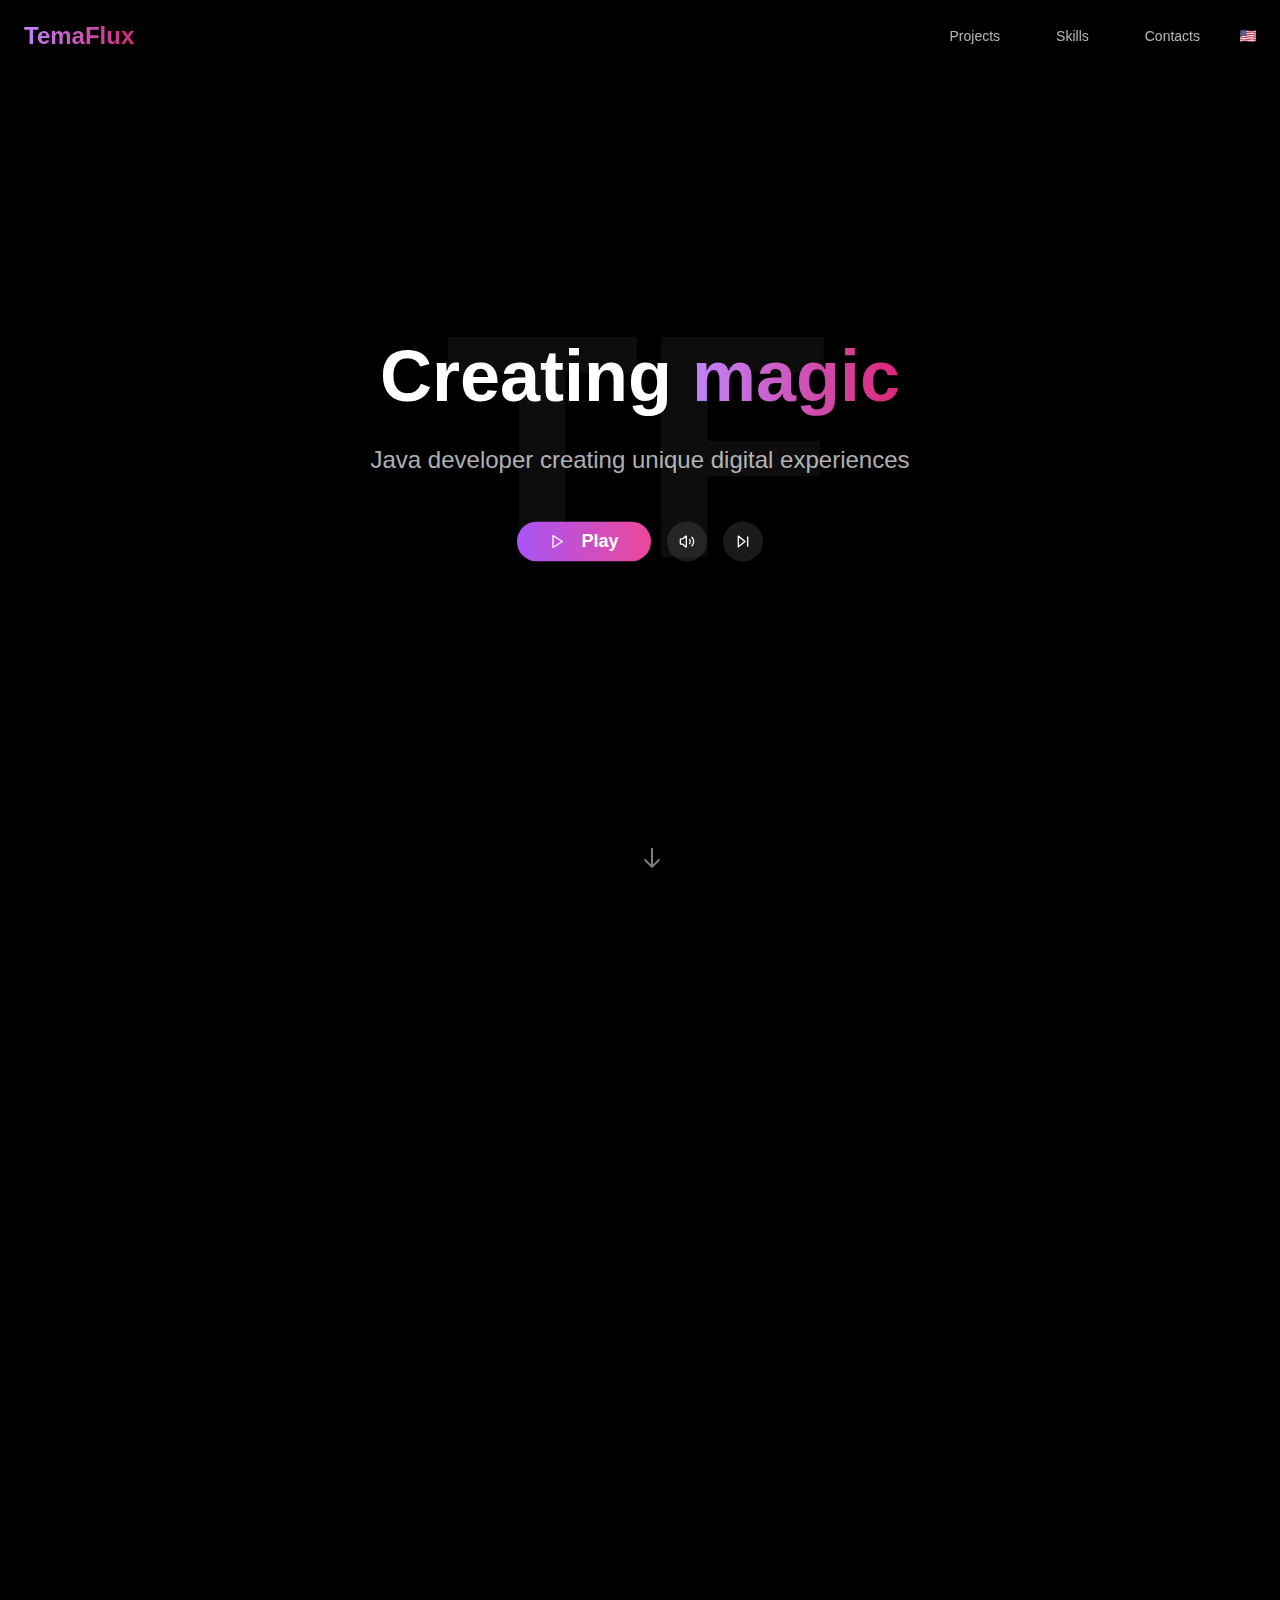
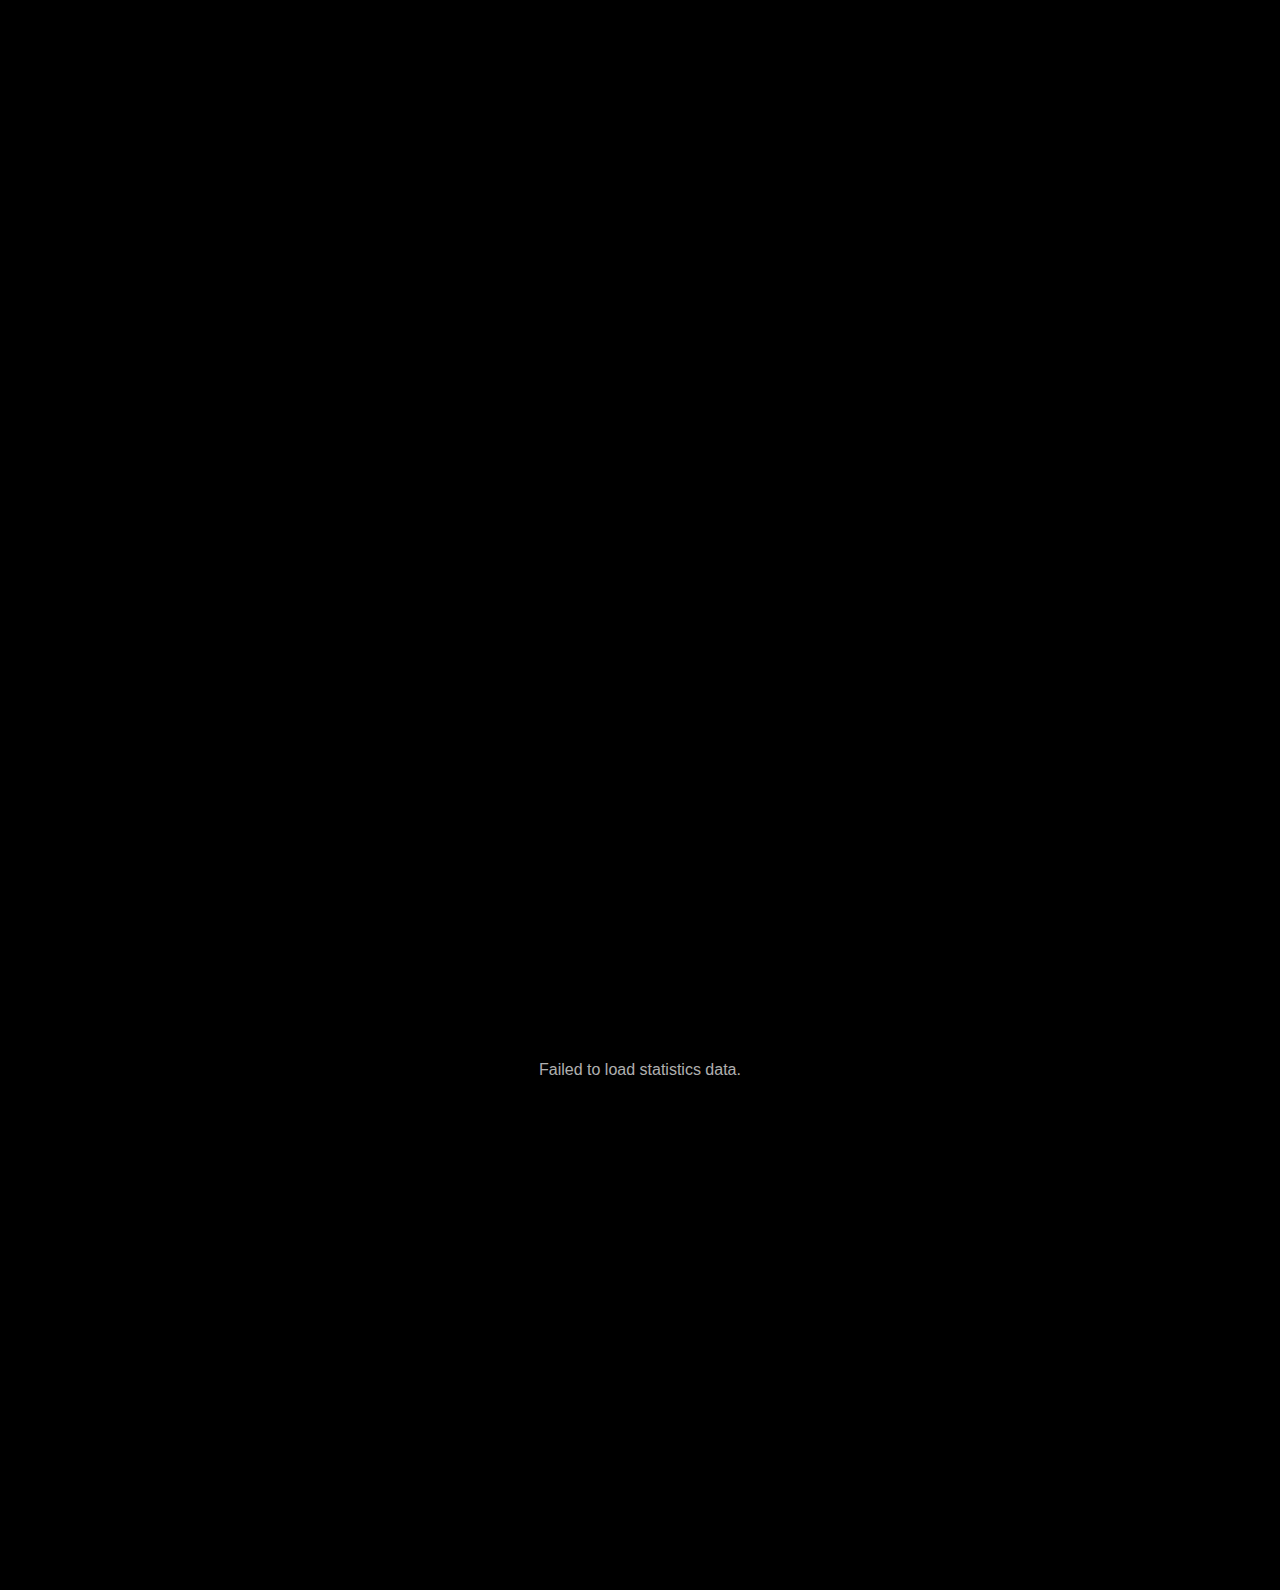
==== commit 121d06ef: "Add languages: en/ru/uk and move videos to file" ====
--- a/index.html
+++ b/index.html
@@ -1,129 +1 @@
-<!DOCTYPE html><html lang="en" class="scroll-smooth"><head><meta charSet="utf-8"/><meta name="viewport" content="width=device-width, initial-scale=1"/><link rel="stylesheet" href="/assets/static/css/d50140d454fadaf7.css" data-precedence="next"/><link rel="preload" as="script" fetchPriority="low" href="/assets/static/chunks/webpack-ae7f8552ea7f451c.js"/><script src="/assets/static/chunks/fd9d1056-8fef90fb5a0b2194.js" async=""></script><script src="/assets/static/chunks/117-eb72625006fe0543.js" async=""></script><script src="/assets/static/chunks/main-app-5cbde2b8d3b55099.js" async=""></script><script src="/assets/static/chunks/245-83624d84edf49ca6.js" async=""></script><script src="/assets/static/chunks/app/page-5c85d5e3cfb681e5.js" async=""></script><meta name="apple-mobile-web-app-title" content="TemaFlux"/><title>TemaFlux</title><meta name="description" content="Visit site for a TemaFlux"/><meta name="application-name" content="TemaFlux"/><link rel="author" href="https://temaflux.github.io"/><meta name="author" content="TemaFlux"/><link rel="manifest" href="/manifest.json" crossorigin="use-credentials"/><meta name="generator" content="Next.js"/><meta name="keywords" content="TemaFlux,TemaFlux website,Visit TemaFlux,TemaFlux GitHub,TemaFlux project,Next.js applications,TemaFlux developers,TemaFlux site,TemaFlux platform,TemaFlux tools,TemaFlux resources,TemaFlux Next.js project,TemaFlux application,GitHub TemaFlux"/><meta name="creator" content="Artem Prozapas"/><meta name="publisher" content="Artem Prozapas"/><meta name="robots" content="index, follow"/><meta property="og:title" content="TemaFlux"/><meta property="og:description" content="Visit site for a TemaFlux"/><meta property="og:url" content="https://temaflux.github.io"/><meta property="og:site_name" content="TemaFlux"/><meta property="og:locale" content="en"/><meta property="og:type" content="website"/><meta name="twitter:card" content="summary"/><meta name="twitter:title" content="TemaFlux"/><meta name="twitter:description" content="Visit site for a TemaFlux"/><link rel="icon" href="/favicon.ico" type="image/x-icon" sizes="48x48"/><link rel="icon" href="/favicon.ico"/><link rel="apple-touch-icon" href="/apple-icon.png"/><script src="/assets/static/chunks/polyfills-42372ed130431b0a.js" noModule=""></script></head><body class="__className_d65c78"><div class="relative min-h-screen bg-black text-white"><div class="fixed inset-0" style="opacity:0.3"><div class="absolute inset-0 overflow-hidden"><div class="absolute inset-0 grid grid-cols-8 gap-px"><div class="relative" style="opacity:0"><div class="absolute inset-0 bg-gradient-to-br from-purple-500/10 to-pink-500/10" style="transform:perspective(1000px)
-                  rotateX(calc(var(--mouse-y) * 20deg))
-                  rotateY(calc(var(--mouse-x) * 20deg));transition:transform 0.2s"></div></div><div class="relative" style="opacity:0"><div class="absolute inset-0 bg-gradient-to-br from-purple-500/10 to-pink-500/10" style="transform:perspective(1000px)
-                  rotateX(calc(var(--mouse-y) * 20deg))
-                  rotateY(calc(var(--mouse-x) * 20deg));transition:transform 0.2s"></div></div><div class="relative" style="opacity:0"><div class="absolute inset-0 bg-gradient-to-br from-purple-500/10 to-pink-500/10" style="transform:perspective(1000px)
-                  rotateX(calc(var(--mouse-y) * 20deg))
-                  rotateY(calc(var(--mouse-x) * 20deg));transition:transform 0.2s"></div></div><div class="relative" style="opacity:0"><div class="absolute inset-0 bg-gradient-to-br from-purple-500/10 to-pink-500/10" style="transform:perspective(1000px)
-                  rotateX(calc(var(--mouse-y) * 20deg))
-                  rotateY(calc(var(--mouse-x) * 20deg));transition:transform 0.2s"></div></div><div class="relative" style="opacity:0"><div class="absolute inset-0 bg-gradient-to-br from-purple-500/10 to-pink-500/10" style="transform:perspective(1000px)
-                  rotateX(calc(var(--mouse-y) * 20deg))
-                  rotateY(calc(var(--mouse-x) * 20deg));transition:transform 0.2s"></div></div><div class="relative" style="opacity:0"><div class="absolute inset-0 bg-gradient-to-br from-purple-500/10 to-pink-500/10" style="transform:perspective(1000px)
-                  rotateX(calc(var(--mouse-y) * 20deg))
-                  rotateY(calc(var(--mouse-x) * 20deg));transition:transform 0.2s"></div></div><div class="relative" style="opacity:0"><div class="absolute inset-0 bg-gradient-to-br from-purple-500/10 to-pink-500/10" style="transform:perspective(1000px)
-                  rotateX(calc(var(--mouse-y) * 20deg))
-                  rotateY(calc(var(--mouse-x) * 20deg));transition:transform 0.2s"></div></div><div class="relative" style="opacity:0"><div class="absolute inset-0 bg-gradient-to-br from-purple-500/10 to-pink-500/10" style="transform:perspective(1000px)
-                  rotateX(calc(var(--mouse-y) * 20deg))
-                  rotateY(calc(var(--mouse-x) * 20deg));transition:transform 0.2s"></div></div><div class="relative" style="opacity:0"><div class="absolute inset-0 bg-gradient-to-br from-purple-500/10 to-pink-500/10" style="transform:perspective(1000px)
-                  rotateX(calc(var(--mouse-y) * 20deg))
-                  rotateY(calc(var(--mouse-x) * 20deg));transition:transform 0.2s"></div></div><div class="relative" style="opacity:0"><div class="absolute inset-0 bg-gradient-to-br from-purple-500/10 to-pink-500/10" style="transform:perspective(1000px)
-                  rotateX(calc(var(--mouse-y) * 20deg))
-                  rotateY(calc(var(--mouse-x) * 20deg));transition:transform 0.2s"></div></div><div class="relative" style="opacity:0"><div class="absolute inset-0 bg-gradient-to-br from-purple-500/10 to-pink-500/10" style="transform:perspective(1000px)
-                  rotateX(calc(var(--mouse-y) * 20deg))
-                  rotateY(calc(var(--mouse-x) * 20deg));transition:transform 0.2s"></div></div><div class="relative" style="opacity:0"><div class="absolute inset-0 bg-gradient-to-br from-purple-500/10 to-pink-500/10" style="transform:perspective(1000px)
-                  rotateX(calc(var(--mouse-y) * 20deg))
-                  rotateY(calc(var(--mouse-x) * 20deg));transition:transform 0.2s"></div></div><div class="relative" style="opacity:0"><div class="absolute inset-0 bg-gradient-to-br from-purple-500/10 to-pink-500/10" style="transform:perspective(1000px)
-                  rotateX(calc(var(--mouse-y) * 20deg))
-                  rotateY(calc(var(--mouse-x) * 20deg));transition:transform 0.2s"></div></div><div class="relative" style="opacity:0"><div class="absolute inset-0 bg-gradient-to-br from-purple-500/10 to-pink-500/10" style="transform:perspective(1000px)
-                  rotateX(calc(var(--mouse-y) * 20deg))
-                  rotateY(calc(var(--mouse-x) * 20deg));transition:transform 0.2s"></div></div><div class="relative" style="opacity:0"><div class="absolute inset-0 bg-gradient-to-br from-purple-500/10 to-pink-500/10" style="transform:perspective(1000px)
-                  rotateX(calc(var(--mouse-y) * 20deg))
-                  rotateY(calc(var(--mouse-x) * 20deg));transition:transform 0.2s"></div></div><div class="relative" style="opacity:0"><div class="absolute inset-0 bg-gradient-to-br from-purple-500/10 to-pink-500/10" style="transform:perspective(1000px)
-                  rotateX(calc(var(--mouse-y) * 20deg))
-                  rotateY(calc(var(--mouse-x) * 20deg));transition:transform 0.2s"></div></div><div class="relative" style="opacity:0"><div class="absolute inset-0 bg-gradient-to-br from-purple-500/10 to-pink-500/10" style="transform:perspective(1000px)
-                  rotateX(calc(var(--mouse-y) * 20deg))
-                  rotateY(calc(var(--mouse-x) * 20deg));transition:transform 0.2s"></div></div><div class="relative" style="opacity:0"><div class="absolute inset-0 bg-gradient-to-br from-purple-500/10 to-pink-500/10" style="transform:perspective(1000px)
-                  rotateX(calc(var(--mouse-y) * 20deg))
-                  rotateY(calc(var(--mouse-x) * 20deg));transition:transform 0.2s"></div></div><div class="relative" style="opacity:0"><div class="absolute inset-0 bg-gradient-to-br from-purple-500/10 to-pink-500/10" style="transform:perspective(1000px)
-                  rotateX(calc(var(--mouse-y) * 20deg))
-                  rotateY(calc(var(--mouse-x) * 20deg));transition:transform 0.2s"></div></div><div class="relative" style="opacity:0"><div class="absolute inset-0 bg-gradient-to-br from-purple-500/10 to-pink-500/10" style="transform:perspective(1000px)
-                  rotateX(calc(var(--mouse-y) * 20deg))
-                  rotateY(calc(var(--mouse-x) * 20deg));transition:transform 0.2s"></div></div><div class="relative" style="opacity:0"><div class="absolute inset-0 bg-gradient-to-br from-purple-500/10 to-pink-500/10" style="transform:perspective(1000px)
-                  rotateX(calc(var(--mouse-y) * 20deg))
-                  rotateY(calc(var(--mouse-x) * 20deg));transition:transform 0.2s"></div></div><div class="relative" style="opacity:0"><div class="absolute inset-0 bg-gradient-to-br from-purple-500/10 to-pink-500/10" style="transform:perspective(1000px)
-                  rotateX(calc(var(--mouse-y) * 20deg))
-                  rotateY(calc(var(--mouse-x) * 20deg));transition:transform 0.2s"></div></div><div class="relative" style="opacity:0"><div class="absolute inset-0 bg-gradient-to-br from-purple-500/10 to-pink-500/10" style="transform:perspective(1000px)
-                  rotateX(calc(var(--mouse-y) * 20deg))
-                  rotateY(calc(var(--mouse-x) * 20deg));transition:transform 0.2s"></div></div><div class="relative" style="opacity:0"><div class="absolute inset-0 bg-gradient-to-br from-purple-500/10 to-pink-500/10" style="transform:perspective(1000px)
-                  rotateX(calc(var(--mouse-y) * 20deg))
-                  rotateY(calc(var(--mouse-x) * 20deg));transition:transform 0.2s"></div></div><div class="relative" style="opacity:0"><div class="absolute inset-0 bg-gradient-to-br from-purple-500/10 to-pink-500/10" style="transform:perspective(1000px)
-                  rotateX(calc(var(--mouse-y) * 20deg))
-                  rotateY(calc(var(--mouse-x) * 20deg));transition:transform 0.2s"></div></div><div class="relative" style="opacity:0"><div class="absolute inset-0 bg-gradient-to-br from-purple-500/10 to-pink-500/10" style="transform:perspective(1000px)
-                  rotateX(calc(var(--mouse-y) * 20deg))
-                  rotateY(calc(var(--mouse-x) * 20deg));transition:transform 0.2s"></div></div><div class="relative" style="opacity:0"><div class="absolute inset-0 bg-gradient-to-br from-purple-500/10 to-pink-500/10" style="transform:perspective(1000px)
-                  rotateX(calc(var(--mouse-y) * 20deg))
-                  rotateY(calc(var(--mouse-x) * 20deg));transition:transform 0.2s"></div></div><div class="relative" style="opacity:0"><div class="absolute inset-0 bg-gradient-to-br from-purple-500/10 to-pink-500/10" style="transform:perspective(1000px)
-                  rotateX(calc(var(--mouse-y) * 20deg))
-                  rotateY(calc(var(--mouse-x) * 20deg));transition:transform 0.2s"></div></div><div class="relative" style="opacity:0"><div class="absolute inset-0 bg-gradient-to-br from-purple-500/10 to-pink-500/10" style="transform:perspective(1000px)
-                  rotateX(calc(var(--mouse-y) * 20deg))
-                  rotateY(calc(var(--mouse-x) * 20deg));transition:transform 0.2s"></div></div><div class="relative" style="opacity:0"><div class="absolute inset-0 bg-gradient-to-br from-purple-500/10 to-pink-500/10" style="transform:perspective(1000px)
-                  rotateX(calc(var(--mouse-y) * 20deg))
-                  rotateY(calc(var(--mouse-x) * 20deg));transition:transform 0.2s"></div></div><div class="relative" style="opacity:0"><div class="absolute inset-0 bg-gradient-to-br from-purple-500/10 to-pink-500/10" style="transform:perspective(1000px)
-                  rotateX(calc(var(--mouse-y) * 20deg))
-                  rotateY(calc(var(--mouse-x) * 20deg));transition:transform 0.2s"></div></div><div class="relative" style="opacity:0"><div class="absolute inset-0 bg-gradient-to-br from-purple-500/10 to-pink-500/10" style="transform:perspective(1000px)
-                  rotateX(calc(var(--mouse-y) * 20deg))
-                  rotateY(calc(var(--mouse-x) * 20deg));transition:transform 0.2s"></div></div><div class="relative" style="opacity:0"><div class="absolute inset-0 bg-gradient-to-br from-purple-500/10 to-pink-500/10" style="transform:perspective(1000px)
-                  rotateX(calc(var(--mouse-y) * 20deg))
-                  rotateY(calc(var(--mouse-x) * 20deg));transition:transform 0.2s"></div></div><div class="relative" style="opacity:0"><div class="absolute inset-0 bg-gradient-to-br from-purple-500/10 to-pink-500/10" style="transform:perspective(1000px)
-                  rotateX(calc(var(--mouse-y) * 20deg))
-                  rotateY(calc(var(--mouse-x) * 20deg));transition:transform 0.2s"></div></div><div class="relative" style="opacity:0"><div class="absolute inset-0 bg-gradient-to-br from-purple-500/10 to-pink-500/10" style="transform:perspective(1000px)
-                  rotateX(calc(var(--mouse-y) * 20deg))
-                  rotateY(calc(var(--mouse-x) * 20deg));transition:transform 0.2s"></div></div><div class="relative" style="opacity:0"><div class="absolute inset-0 bg-gradient-to-br from-purple-500/10 to-pink-500/10" style="transform:perspective(1000px)
-                  rotateX(calc(var(--mouse-y) * 20deg))
-                  rotateY(calc(var(--mouse-x) * 20deg));transition:transform 0.2s"></div></div><div class="relative" style="opacity:0"><div class="absolute inset-0 bg-gradient-to-br from-purple-500/10 to-pink-500/10" style="transform:perspective(1000px)
-                  rotateX(calc(var(--mouse-y) * 20deg))
-                  rotateY(calc(var(--mouse-x) * 20deg));transition:transform 0.2s"></div></div><div class="relative" style="opacity:0"><div class="absolute inset-0 bg-gradient-to-br from-purple-500/10 to-pink-500/10" style="transform:perspective(1000px)
-                  rotateX(calc(var(--mouse-y) * 20deg))
-                  rotateY(calc(var(--mouse-x) * 20deg));transition:transform 0.2s"></div></div><div class="relative" style="opacity:0"><div class="absolute inset-0 bg-gradient-to-br from-purple-500/10 to-pink-500/10" style="transform:perspective(1000px)
-                  rotateX(calc(var(--mouse-y) * 20deg))
-                  rotateY(calc(var(--mouse-x) * 20deg));transition:transform 0.2s"></div></div><div class="relative" style="opacity:0"><div class="absolute inset-0 bg-gradient-to-br from-purple-500/10 to-pink-500/10" style="transform:perspective(1000px)
-                  rotateX(calc(var(--mouse-y) * 20deg))
-                  rotateY(calc(var(--mouse-x) * 20deg));transition:transform 0.2s"></div></div><div class="relative" style="opacity:0"><div class="absolute inset-0 bg-gradient-to-br from-purple-500/10 to-pink-500/10" style="transform:perspective(1000px)
-                  rotateX(calc(var(--mouse-y) * 20deg))
-                  rotateY(calc(var(--mouse-x) * 20deg));transition:transform 0.2s"></div></div><div class="relative" style="opacity:0"><div class="absolute inset-0 bg-gradient-to-br from-purple-500/10 to-pink-500/10" style="transform:perspective(1000px)
-                  rotateX(calc(var(--mouse-y) * 20deg))
-                  rotateY(calc(var(--mouse-x) * 20deg));transition:transform 0.2s"></div></div><div class="relative" style="opacity:0"><div class="absolute inset-0 bg-gradient-to-br from-purple-500/10 to-pink-500/10" style="transform:perspective(1000px)
-                  rotateX(calc(var(--mouse-y) * 20deg))
-                  rotateY(calc(var(--mouse-x) * 20deg));transition:transform 0.2s"></div></div><div class="relative" style="opacity:0"><div class="absolute inset-0 bg-gradient-to-br from-purple-500/10 to-pink-500/10" style="transform:perspective(1000px)
-                  rotateX(calc(var(--mouse-y) * 20deg))
-                  rotateY(calc(var(--mouse-x) * 20deg));transition:transform 0.2s"></div></div><div class="relative" style="opacity:0"><div class="absolute inset-0 bg-gradient-to-br from-purple-500/10 to-pink-500/10" style="transform:perspective(1000px)
-                  rotateX(calc(var(--mouse-y) * 20deg))
-                  rotateY(calc(var(--mouse-x) * 20deg));transition:transform 0.2s"></div></div><div class="relative" style="opacity:0"><div class="absolute inset-0 bg-gradient-to-br from-purple-500/10 to-pink-500/10" style="transform:perspective(1000px)
-                  rotateX(calc(var(--mouse-y) * 20deg))
-                  rotateY(calc(var(--mouse-x) * 20deg));transition:transform 0.2s"></div></div><div class="relative" style="opacity:0"><div class="absolute inset-0 bg-gradient-to-br from-purple-500/10 to-pink-500/10" style="transform:perspective(1000px)
-                  rotateX(calc(var(--mouse-y) * 20deg))
-                  rotateY(calc(var(--mouse-x) * 20deg));transition:transform 0.2s"></div></div><div class="relative" style="opacity:0"><div class="absolute inset-0 bg-gradient-to-br from-purple-500/10 to-pink-500/10" style="transform:perspective(1000px)
-                  rotateX(calc(var(--mouse-y) * 20deg))
-                  rotateY(calc(var(--mouse-x) * 20deg));transition:transform 0.2s"></div></div><div class="relative" style="opacity:0"><div class="absolute inset-0 bg-gradient-to-br from-purple-500/10 to-pink-500/10" style="transform:perspective(1000px)
-                  rotateX(calc(var(--mouse-y) * 20deg))
-                  rotateY(calc(var(--mouse-x) * 20deg));transition:transform 0.2s"></div></div><div class="relative" style="opacity:0"><div class="absolute inset-0 bg-gradient-to-br from-purple-500/10 to-pink-500/10" style="transform:perspective(1000px)
-                  rotateX(calc(var(--mouse-y) * 20deg))
-                  rotateY(calc(var(--mouse-x) * 20deg));transition:transform 0.2s"></div></div><div class="relative" style="opacity:0"><div class="absolute inset-0 bg-gradient-to-br from-purple-500/10 to-pink-500/10" style="transform:perspective(1000px)
-                  rotateX(calc(var(--mouse-y) * 20deg))
-                  rotateY(calc(var(--mouse-x) * 20deg));transition:transform 0.2s"></div></div><div class="relative" style="opacity:0"><div class="absolute inset-0 bg-gradient-to-br from-purple-500/10 to-pink-500/10" style="transform:perspective(1000px)
-                  rotateX(calc(var(--mouse-y) * 20deg))
-                  rotateY(calc(var(--mouse-x) * 20deg));transition:transform 0.2s"></div></div><div class="relative" style="opacity:0"><div class="absolute inset-0 bg-gradient-to-br from-purple-500/10 to-pink-500/10" style="transform:perspective(1000px)
-                  rotateX(calc(var(--mouse-y) * 20deg))
-                  rotateY(calc(var(--mouse-x) * 20deg));transition:transform 0.2s"></div></div><div class="relative" style="opacity:0"><div class="absolute inset-0 bg-gradient-to-br from-purple-500/10 to-pink-500/10" style="transform:perspective(1000px)
-                  rotateX(calc(var(--mouse-y) * 20deg))
-                  rotateY(calc(var(--mouse-x) * 20deg));transition:transform 0.2s"></div></div><div class="relative" style="opacity:0"><div class="absolute inset-0 bg-gradient-to-br from-purple-500/10 to-pink-500/10" style="transform:perspective(1000px)
-                  rotateX(calc(var(--mouse-y) * 20deg))
-                  rotateY(calc(var(--mouse-x) * 20deg));transition:transform 0.2s"></div></div><div class="relative" style="opacity:0"><div class="absolute inset-0 bg-gradient-to-br from-purple-500/10 to-pink-500/10" style="transform:perspective(1000px)
-                  rotateX(calc(var(--mouse-y) * 20deg))
-                  rotateY(calc(var(--mouse-x) * 20deg));transition:transform 0.2s"></div></div><div class="relative" style="opacity:0"><div class="absolute inset-0 bg-gradient-to-br from-purple-500/10 to-pink-500/10" style="transform:perspective(1000px)
-                  rotateX(calc(var(--mouse-y) * 20deg))
-                  rotateY(calc(var(--mouse-x) * 20deg));transition:transform 0.2s"></div></div><div class="relative" style="opacity:0"><div class="absolute inset-0 bg-gradient-to-br from-purple-500/10 to-pink-500/10" style="transform:perspective(1000px)
-                  rotateX(calc(var(--mouse-y) * 20deg))
-                  rotateY(calc(var(--mouse-x) * 20deg));transition:transform 0.2s"></div></div><div class="relative" style="opacity:0"><div class="absolute inset-0 bg-gradient-to-br from-purple-500/10 to-pink-500/10" style="transform:perspective(1000px)
-                  rotateX(calc(var(--mouse-y) * 20deg))
-                  rotateY(calc(var(--mouse-x) * 20deg));transition:transform 0.2s"></div></div><div class="relative" style="opacity:0"><div class="absolute inset-0 bg-gradient-to-br from-purple-500/10 to-pink-500/10" style="transform:perspective(1000px)
-                  rotateX(calc(var(--mouse-y) * 20deg))
-                  rotateY(calc(var(--mouse-x) * 20deg));transition:transform 0.2s"></div></div><div class="relative" style="opacity:0"><div class="absolute inset-0 bg-gradient-to-br from-purple-500/10 to-pink-500/10" style="transform:perspective(1000px)
-                  rotateX(calc(var(--mouse-y) * 20deg))
-                  rotateY(calc(var(--mouse-x) * 20deg));transition:transform 0.2s"></div></div><div class="relative" style="opacity:0"><div class="absolute inset-0 bg-gradient-to-br from-purple-500/10 to-pink-500/10" style="transform:perspective(1000px)
-                  rotateX(calc(var(--mouse-y) * 20deg))
-                  rotateY(calc(var(--mouse-x) * 20deg));transition:transform 0.2s"></div></div><div class="relative" style="opacity:0"><div class="absolute inset-0 bg-gradient-to-br from-purple-500/10 to-pink-500/10" style="transform:perspective(1000px)
-                  rotateX(calc(var(--mouse-y) * 20deg))
-                  rotateY(calc(var(--mouse-x) * 20deg));transition:transform 0.2s"></div></div><div class="relative" style="opacity:0"><div class="absolute inset-0 bg-gradient-to-br from-purple-500/10 to-pink-500/10" style="transform:perspective(1000px)
-                  rotateX(calc(var(--mouse-y) * 20deg))
-                  rotateY(calc(var(--mouse-x) * 20deg));transition:transform 0.2s"></div></div></div><div class="absolute inset-0 bg-gradient-to-b from-black/0 via-black/50 to-black"></div></div></div><header class="fixed top-0 left-0 right-0 z-50 px-6 py-4" style="background-color:rgba(0, 0, 0, 0);backdrop-filter:blur(0px)"><nav class="container mx-auto flex items-center justify-between"><div class="text-2xl font-bold bg-clip-text text-transparent bg-gradient-to-r from-purple-400 to-pink-600">TemaFlux</div><div class="flex gap-6"><div tabindex="0"><a href="#projects" class="inline-flex items-center justify-center gap-2 whitespace-nowrap rounded-md text-sm font-medium ring-offset-background transition-colors focus-visible:outline-none focus-visible:ring-2 focus-visible:ring-ring focus-visible:ring-offset-2 disabled:pointer-events-none disabled:opacity-50 [&amp;_svg]:pointer-events-none [&amp;_svg]:size-4 [&amp;_svg]:shrink-0 h-10 px-4 py-2 text-white/70 hover:text-white hover:bg-white/10">Проекты</a></div><div tabindex="0"><a href="#skills" class="inline-flex items-center justify-center gap-2 whitespace-nowrap rounded-md text-sm font-medium ring-offset-background transition-colors focus-visible:outline-none focus-visible:ring-2 focus-visible:ring-ring focus-visible:ring-offset-2 disabled:pointer-events-none disabled:opacity-50 [&amp;_svg]:pointer-events-none [&amp;_svg]:size-4 [&amp;_svg]:shrink-0 h-10 px-4 py-2 text-white/70 hover:text-white hover:bg-white/10">Навыки</a></div><div tabindex="0"><a href="#contact" class="inline-flex items-center justify-center gap-2 whitespace-nowrap rounded-md text-sm font-medium ring-offset-background transition-colors focus-visible:outline-none focus-visible:ring-2 focus-visible:ring-ring focus-visible:ring-offset-2 disabled:pointer-events-none disabled:opacity-50 [&amp;_svg]:pointer-events-none [&amp;_svg]:size-4 [&amp;_svg]:shrink-0 h-10 px-4 py-2 text-white/70 hover:text-white hover:bg-white/10">Контакты</a></div></div></nav></header><main class="relative z-10"><section class="relative min-h-screen flex items-center justify-center px-6 overflow-hidden"><div class="absolute inset-0 bg-gradient-to-b from-black/70 via-black/50 to-black/70 z-10"></div><div class="absolute inset-0 flex items-center justify-center opacity-5 z-20"><div class="text-[20rem] font-bold text-white">TF</div></div><div class="relative text-center max-w-4xl mx-auto z-30" style="opacity:0;transform:translateY(20px)"><h1 class="text-5xl md:text-7xl font-bold mb-8" style="opacity:0;transform:translateY(20px)">Создаю<!-- --> <span class="text-transparent bg-clip-text bg-gradient-to-r from-purple-400 to-pink-600">магию</span></h1><p class="text-xl md:text-2xl text-white/70 mb-12" style="opacity:0;transform:translateY(20px)">Java-разработчик, создающий уникальные цифровые впечатления</p><div class="flex flex-col items-center space-y-4" style="opacity:0;transform:translateY(20px)"><div class="flex items-center space-x-4"><button class="justify-center gap-2 whitespace-nowrap ring-offset-background focus-visible:outline-none focus-visible:ring-2 focus-visible:ring-ring focus-visible:ring-offset-2 disabled:pointer-events-none disabled:opacity-50 [&amp;_svg]:pointer-events-none [&amp;_svg]:size-4 [&amp;_svg]:shrink-0 bg-primary hover:bg-primary/90 h-10 px-8 py-3 bg-gradient-to-r from-purple-500 to-pink-500 text-white rounded-full text-lg font-semibold hover:from-purple-600 hover:to-pink-600 transition-all duration-300 flex items-center space-x-2"><svg xmlns="http://www.w3.org/2000/svg" width="24" height="24" viewBox="0 0 24 24" fill="none" stroke="currentColor" stroke-width="2" stroke-linecap="round" stroke-linejoin="round" class="lucide lucide-play w-5 h-5 mr-2"><polygon points="6 3 20 12 6 21 6 3"></polygon></svg>Играть</button><button class="inline-flex items-center justify-center gap-2 whitespace-nowrap text-sm font-medium ring-offset-background transition-colors focus-visible:outline-none focus-visible:ring-2 focus-visible:ring-ring focus-visible:ring-offset-2 disabled:pointer-events-none disabled:opacity-50 [&amp;_svg]:pointer-events-none [&amp;_svg]:size-4 [&amp;_svg]:shrink-0 border border-input hover:text-accent-foreground h-10 w-10 rounded-full bg-white/10 hover:bg-white/20 border-none"><svg xmlns="http://www.w3.org/2000/svg" width="24" height="24" viewBox="0 0 24 24" fill="none" stroke="currentColor" stroke-width="2" stroke-linecap="round" stroke-linejoin="round" class="lucide lucide-volume2 w-5 h-5 text-white"><path d="M11 4.702a.705.705 0 0 0-1.203-.498L6.413 7.587A1.4 1.4 0 0 1 5.416 8H3a1 1 0 0 0-1 1v6a1 1 0 0 0 1 1h2.416a1.4 1.4 0 0 1 .997.413l3.383 3.384A.705.705 0 0 0 11 19.298z"></path><path d="M16 9a5 5 0 0 1 0 6"></path><path d="M19.364 18.364a9 9 0 0 0 0-12.728"></path></svg></button><button class="inline-flex items-center justify-center gap-2 whitespace-nowrap text-sm font-medium ring-offset-background transition-colors focus-visible:outline-none focus-visible:ring-2 focus-visible:ring-ring focus-visible:ring-offset-2 disabled:pointer-events-none disabled:opacity-50 [&amp;_svg]:pointer-events-none [&amp;_svg]:size-4 [&amp;_svg]:shrink-0 border border-input hover:text-accent-foreground h-10 w-10 rounded-full bg-white/10 hover:bg-white/20 border-none"><svg xmlns="http://www.w3.org/2000/svg" width="24" height="24" viewBox="0 0 24 24" fill="none" stroke="currentColor" stroke-width="2" stroke-linecap="round" stroke-linejoin="round" class="lucide lucide-skip-forward w-5 h-5 text-white"><polygon points="5 4 15 12 5 20 5 4"></polygon><line x1="19" x2="19" y1="5" y2="19"></line></svg></button></div></div></div><div class="absolute bottom-10 left-1/2 transform -translate-x-1/2 z-30"><svg xmlns="http://www.w3.org/2000/svg" class="h-6 w-6 text-white/50" fill="none" viewBox="0 0 24 24" stroke="currentColor"><path stroke-linecap="round" stroke-linejoin="round" stroke-width="2" d="M19 14l-7 7m0 0l-7-7m7 7V3"></path></svg></div></section><section id="projects" class="py-20 px-6"><div class="container mx-auto"><h2 class="text-4xl font-bold mb-12 text-center" style="opacity:0;transform:translateY(20px)">Мои проекты</h2><div class="grid grid-cols-1 md:grid-cols-2 lg:grid-cols-3 gap-8"><div style="opacity:0;transform:translateY(20px)"><div tabindex="0"><div class="rounded-lg border text-card-foreground shadow-sm bg-black/50 backdrop-blur-lg border-white/10 hover:border-white/20 transition-colors overflow-hidden"><div class="flex flex-col space-y-1.5 p-6"><div class="text-2xl font-semibold leading-none tracking-tight"><span class="text-transparent bg-clip-text bg-gradient-to-r from-green-400 to-emerald-600">FunnyScape</span></div></div><div class="p-6 pt-0"><p class="text-white/70 mb-4">Уникальный сервер с собственными плагинами</p><a href="https://vk.com/funnyscapes" target="_blank" rel="noopener noreferrer" class="inline-block text-white/50 hover:text-white transition-colors">Посмотреть →</a></div></div></div></div><div style="opacity:0;transform:translateY(20px)"><div tabindex="0"><div class="rounded-lg border text-card-foreground shadow-sm bg-black/50 backdrop-blur-lg border-white/10 hover:border-white/20 transition-colors overflow-hidden"><div class="flex flex-col space-y-1.5 p-6"><div class="text-2xl font-semibold leading-none tracking-tight"><span class="text-transparent bg-clip-text bg-gradient-to-r from-blue-400 to-indigo-600">Anime List</span></div></div><div class="p-6 pt-0"><p class="text-white/70 mb-4">Персональный список аниме из AniXart</p><a href="https://anime.temaflux.site" target="_blank" rel="noopener noreferrer" class="inline-block text-white/50 hover:text-white transition-colors">Посмотреть →</a></div></div></div></div><div style="opacity:0;transform:translateY(20px)"><div tabindex="0"><div class="rounded-lg border text-card-foreground shadow-sm bg-black/50 backdrop-blur-lg border-white/10 hover:border-white/20 transition-colors overflow-hidden"><div class="flex flex-col space-y-1.5 p-6"><div class="text-2xl font-semibold leading-none tracking-tight"><span class="text-transparent bg-clip-text bg-gradient-to-r from-purple-400 to-pink-600">Miko Bot</span></div></div><div class="p-6 pt-0"><p class="text-white/70 mb-4">Собственный бот в Discord с аниме функциями</p><a href="https://top.gg/bot/586508012433440768" target="_blank" rel="noopener noreferrer" class="inline-block text-white/50 hover:text-white transition-colors">Посмотреть →</a></div></div></div></div><div style="opacity:0;transform:translateY(20px)"><div tabindex="0"><div class="rounded-lg border text-card-foreground shadow-sm bg-black/50 backdrop-blur-lg border-white/10 hover:border-white/20 transition-colors overflow-hidden"><div class="flex flex-col space-y-1.5 p-6"><div class="text-2xl font-semibold leading-none tracking-tight"><span class="text-transparent bg-clip-text bg-gradient-to-r from-yellow-400 to-orange-600">RageMine</span></div></div><div class="p-6 pt-0"><p class="text-white/70 mb-4">Разработка функционала сайта (Backend)</p><a href="https://store.RageMine.su" target="_blank" rel="noopener noreferrer" class="inline-block text-white/50 hover:text-white transition-colors">Посмотреть →</a></div></div></div></div><div style="opacity:0;transform:translateY(20px)"><div tabindex="0"><div class="rounded-lg border text-card-foreground shadow-sm bg-black/50 backdrop-blur-lg border-white/10 hover:border-white/20 transition-colors overflow-hidden"><div class="flex flex-col space-y-1.5 p-6"><div class="text-2xl font-semibold leading-none tracking-tight"><span class="text-transparent bg-clip-text bg-gradient-to-r from-yellow-400 to-yellow-600">FoxDonate</span></div></div><div class="p-6 pt-0"><p class="text-white/70 mb-4">Разработка выбора системы оплат</p><a href="https://FoxDon.ru" target="_blank" rel="noopener noreferrer" class="inline-block text-white/50 hover:text-white transition-colors">Посмотреть →</a></div></div></div></div><div style="opacity:0;transform:translateY(20px)"><div tabindex="0"><div class="rounded-lg border text-card-foreground shadow-sm bg-black/50 backdrop-blur-lg border-white/10 hover:border-white/20 transition-colors overflow-hidden"><div class="flex flex-col space-y-1.5 p-6"><div class="text-2xl font-semibold leading-none tracking-tight"><span class="text-transparent bg-clip-text bg-gradient-to-r from-red-400 to-rose-600">AisMC</span></div></div><div class="p-6 pt-0"><p class="text-white/70 mb-4">Разработка функционала сайта (Backend)</p><a href="https://demo-aismc.temaflux.site" target="_blank" rel="noopener noreferrer" class="inline-block text-white/50 hover:text-white transition-colors">Посмотреть →</a></div></div></div></div><div style="opacity:0;transform:translateY(20px)"><div tabindex="0"><div class="rounded-lg border text-card-foreground shadow-sm bg-black/50 backdrop-blur-lg border-white/10 hover:border-white/20 transition-colors overflow-hidden"><div class="flex flex-col space-y-1.5 p-6"><div class="text-2xl font-semibold leading-none tracking-tight"><span class="text-transparent bg-clip-text bg-gradient-to-r from-[#80101b] to-[#8c0412]">GD</span></div></div><div class="p-6 pt-0"><p class="text-white/70 mb-4">Разработка функционала сайта (Backend)</p><a href="https://gdluxurykitchen.ru" target="_blank" rel="noopener noreferrer" class="inline-block text-white/50 hover:text-white transition-colors">Посмотреть →</a></div></div></div></div><div style="opacity:0;transform:translateY(20px)"><div tabindex="0"><div class="rounded-lg border text-card-foreground shadow-sm bg-black/50 backdrop-blur-lg border-white/10 hover:border-white/20 transition-colors overflow-hidden"><div class="flex flex-col space-y-1.5 p-6"><div class="text-2xl font-semibold leading-none tracking-tight"><span class="text-transparent bg-clip-text bg-gradient-to-r from-sky-400 to-blue-800">Rivnenie</span></div></div><div class="p-6 pt-0"><p class="text-white/70 mb-4">Разработка приватного сервера в Genshin Impact</p><a href="https://github.com/Rivnenie" target="_blank" rel="noopener noreferrer" class="inline-block text-white/50 hover:text-white transition-colors">Посмотреть →</a></div></div></div></div><div style="opacity:0;transform:translateY(20px)"><div tabindex="0"><div class="rounded-lg border text-card-foreground shadow-sm bg-black/50 backdrop-blur-lg border-white/10 hover:border-white/20 transition-colors overflow-hidden"><div class="flex flex-col space-y-1.5 p-6"><div class="text-2xl font-semibold leading-none tracking-tight"><span class="text-transparent bg-clip-text bg-gradient-to-r from-neutral-400 to-zinc-800">FabricLeak</span></div></div><div class="p-6 pt-0"><p class="text-white/70 mb-4">Мод для копирование меню и прочих елементов из сервера</p><a href="#" target="_blank" rel="noopener noreferrer" class="inline-block text-white/50 hover:text-white transition-colors">Посмотреть →</a></div></div></div></div></div></div></section><section id="skills" class="py-20 px-6"><div class="container mx-auto max-w-3xl"><h2 class="text-4xl font-bold mb-12 text-center" style="opacity:0;transform:translateY(20px)">Мои навыки</h2><div class="space-y-6"><div style="opacity:0;transform:translateX(-20px)"><div class="flex justify-between mb-2"><span class="text-white/70">Java</span><span class="text-white/50">74.55<!-- -->%</span></div><div class="h-2 bg-white/10 rounded-full overflow-hidden"><div class="h-full bg-gradient-to-r from-purple-400 to-pink-600" style="width:0px"></div></div></div><div style="opacity:0;transform:translateX(-20px)"><div class="flex justify-between mb-2"><span class="text-white/70">JavaScript</span><span class="text-white/50">15.65<!-- -->%</span></div><div class="h-2 bg-white/10 rounded-full overflow-hidden"><div class="h-full bg-gradient-to-r from-purple-400 to-pink-600" style="width:0px"></div></div></div><div style="opacity:0;transform:translateX(-20px)"><div class="flex justify-between mb-2"><span class="text-white/70">C#</span><span class="text-white/50">14.55<!-- -->%</span></div><div class="h-2 bg-white/10 rounded-full overflow-hidden"><div class="h-full bg-gradient-to-r from-purple-400 to-pink-600" style="width:0px"></div></div></div><div style="opacity:0;transform:translateX(-20px)"><div class="flex justify-between mb-2"><span class="text-white/70">TypeScript</span><span class="text-white/50">12.65<!-- -->%</span></div><div class="h-2 bg-white/10 rounded-full overflow-hidden"><div class="h-full bg-gradient-to-r from-purple-400 to-pink-600" style="width:0px"></div></div></div><div style="opacity:0;transform:translateX(-20px)"><div class="flex justify-between mb-2"><span class="text-white/70">Vue.js</span><span class="text-white/50">5.81<!-- -->%</span></div><div class="h-2 bg-white/10 rounded-full overflow-hidden"><div class="h-full bg-gradient-to-r from-purple-400 to-pink-600" style="width:0px"></div></div></div><div style="opacity:0;transform:translateX(-20px)"><div class="flex justify-between mb-2"><span class="text-white/70">C++</span><span class="text-white/50">4.22<!-- -->%</span></div><div class="h-2 bg-white/10 rounded-full overflow-hidden"><div class="h-full bg-gradient-to-r from-purple-400 to-pink-600" style="width:0px"></div></div></div><div style="opacity:0;transform:translateX(-20px)"><div class="flex justify-between mb-2"><span class="text-white/70">PHP</span><span class="text-white/50">2.8<!-- -->%</span></div><div class="h-2 bg-white/10 rounded-full overflow-hidden"><div class="h-full bg-gradient-to-r from-purple-400 to-pink-600" style="width:0px"></div></div></div><div style="opacity:0;transform:translateX(-20px)"><div class="flex justify-between mb-2"><span class="text-white/70">React</span><span class="text-white/50">2.25<!-- -->%</span></div><div class="h-2 bg-white/10 rounded-full overflow-hidden"><div class="h-full bg-gradient-to-r from-purple-400 to-pink-600" style="width:0px"></div></div></div></div></div></section><section id="statistics" class="py-20 px-6"><div class="container mx-auto max-w-4xl"><div class="flex justify-between items-center mb-8" style="opacity:0;transform:translateY(20px)"><h2 class="text-4xl font-bold">Моя статистика</h2><div class="flex items-center space-x-2"><button type="button" role="switch" aria-checked="true" data-state="checked" value="on" class="peer inline-flex h-6 w-11 shrink-0 cursor-pointer items-center rounded-full border-2 border-transparent transition-colors focus-visible:outline-none focus-visible:ring-2 focus-visible:ring-ring focus-visible:ring-offset-2 focus-visible:ring-offset-background disabled:cursor-not-allowed disabled:opacity-50 data-[state=checked]:bg-primary data-[state=unchecked]:bg-input" id="stats-switch"><span data-state="checked" class="pointer-events-none block h-5 w-5 rounded-full bg-background shadow-lg ring-0 transition-transform data-[state=checked]:translate-x-5 data-[state=unchecked]:translate-x-0"></span></button><input type="checkbox" aria-hidden="true" style="transform:translateX(-100%);position:absolute;pointer-events:none;opacity:0;margin:0" tabindex="-1" checked="" value="on"/><label class="text-sm font-medium leading-none peer-disabled:cursor-not-allowed peer-disabled:opacity-70" for="stats-switch">Включено</label></div></div><div style="opacity:0;height:0px"><div class="text-center py-12"><div class="inline-block w-8 h-8 border-4 border-t-purple-500 border-r-purple-500 border-b-transparent border-l-transparent rounded-full"></div></div></div></div></section></main><footer id="contact" class="relative z-10 py-20 px-6 bg-black/50 backdrop-blur-lg"><div class="container mx-auto"><div class="text-center" style="opacity:0;transform:translateY(20px)"><h2 class="text-4xl font-bold mb-8">Давайте создадим что-то крутое</h2><p class="text-white/70 mb-8 max-w-2xl mx-auto">Открыт для интересных проектов и коллабораций. Давайте воплотим ваши идеи в реальность!</p><div class="flex justify-center gap-6 mb-12"><a href="https://vk.com/artemvka" target="_blank" rel="noopener noreferrer" class="text-white/50 hover:text-white transition-colors" tabindex="0" style="opacity:0;transform:translateY(20px)"><span class="sr-only">VK</span><svg class="w-6 h-6 fill-current" viewBox="0 0 24 24" aria-hidden="true"><path d="M21.579 6.855c.14-.465 0-.806-.662-.806h-2.193c-.558 0-.813.295-.953.619 0 0-1.115 2.719-2.695 4.482-.51.513-.743.675-1.021.675-.139 0-.341-.162-.341-.627V6.855c0-.558-.161-.806-.626-.806H9.642c-.348 0-.558.258-.558.504 0 .528.79.65.871 2.138v3.228c0 .707-.127.836-.407.836-.743 0-2.551-2.729-3.624-5.853-.209-.607-.42-.852-.98-.852H2.752c-.627 0-.752.295-.752.619 0 .582.743 3.462 3.461 7.271 1.812 2.601 4.363 4.011 6.687 4.011 1.393 0 1.565-.313 1.565-.853v-1.966c0-.626.133-.752.574-.752.324 0 .882.164 2.183 1.417 1.486 1.486 1.732 2.153 2.567 2.153h2.192c.626 0 .939-.313.758-.931-.197-.615-.907-1.51-1.849-2.569-.512-.604-1.277-1.254-1.51-1.579-.325-.419-.231-.604 0-.976.001 0 2.672-3.761 2.95-5.04z"></path></svg></a><a href="https://t.me/TemaFlexs" target="_blank" rel="noopener noreferrer" class="text-white/50 hover:text-white transition-colors" tabindex="0" style="opacity:0;transform:translateY(20px)"><span class="sr-only">Telegram</span><svg class="w-6 h-6 fill-current" viewBox="0 0 24 24" aria-hidden="true"><path d="M24 4.557c-.883.392-1.832.656-2.828.775 1.017-.609 1.798-1.574 2.165-2.724-.951.564-2.005.974-3.127 1.195-.897-.957-2.178-1.555-3.594-1.555-3.179 0-5.515 2.966-4.797 6.045-4.091-.205-7.719-2.165-10.148-5.144-1.29 2.213-.669 5.108 1.523 6.574-.806-.026-1.566-.247-2.229-.616-.054 2.281 1.581 4.415 3.949 4.89-.693.188-1.452.232-2.224.084.626 1.956 2.444 3.379 4.6 3.419-2.07 1.623-4.678 2.348-7.29 2.04 2.179 1.397 4.768 2.212 7.548 2.212 9.142 0 14.307-7.721 13.995-14.646.962-.695 1.797-1.562 2.457-2.549z"></path></svg></a><a href="https://github.com/TemaFlux" target="_blank" rel="noopener noreferrer" class="text-white/50 hover:text-white transition-colors" tabindex="0" style="opacity:0;transform:translateY(20px)"><span class="sr-only">GitHub</span><svg class="w-6 h-6 fill-current" viewBox="0 0 24 24" aria-hidden="true"><path d="M12 .297c-6.63 0-12 5.373-12 12 0 5.303 3.438 9.8 8.205 11.385.6.113.82-.258.82-.577 0-.285-.01-1.04-.015-2.04-3.338.724-4.042-1.61-4.042-1.61C4.422 18.07 3.633 17.7 3.633 17.7c-1.087-.744.084-.729.084-.729 1.205.084 1.838 1.236 1.838 1.236 1.07 1.835 2.809 1.305 3.495.998.108-.776.417-1.305.76-1.605-2.665-.3-5.466-1.332-5.466-5.93 0-1.31.465-2.38 1.235-3.22-.135-.303-.54-1.523.105-3.176 0 0 1.005-.322 3.3 1.23.96-.267 1.98-.399 3-.405 1.02.006 2.04.138 3 .405 2.28-1.552 3.285-1.23 3.285-1.23.645 1.653.24 2.873.12 3.176.765.84 1.23 1.91 1.23 3.22 0 4.61-2.805 5.625-5.475 5.92.42.36.81 1.096.81 2.22 0 1.606-.015 2.896-.015 3.286 0 .315.21.69.825.57C20.565 22.092 24 17.592 24 12.297c0-6.627-5.373-12-12-12"></path></svg></a><a href="https://enka.network/u/TemaFlux" target="_blank" rel="noopener noreferrer" class="text-white/50 hover:text-white transition-colors" tabindex="0" style="opacity:0;transform:translateY(20px)"><span class="sr-only">Enkanomiya</span><svg class="w-6 h-6 fill-current" viewBox="0 0 24 24" aria-hidden="true"><path d="M12.2082 2L18.9842 13.8359L16.5941 15.1016L12.2082 7.4375L11.0016 9.57031L8.6114 8.30469L12.2082 2ZM7.38151 10.4375L9.77167 11.7031L5.6643 18.8984H6.63892L5.08416 21.5938H1L7.38151 10.4375ZM12.2779 11.9844L15.1321 14.8672L12.2779 17.75L9.44679 14.8672L12.2779 11.9844ZM20.1909 15.9687L23.4165 21.5937H7.7992L9.35397 18.8984H18.7522L17.824 17.2344L20.1909 15.9687Z"></path></svg></a></div><div class="text-white/30 text-sm" style="opacity:0">© 2018-<!-- -->2025<!-- --> TemaFlux. Все права не защищены.</div></div></div></footer></div><script src="/assets/static/chunks/webpack-ae7f8552ea7f451c.js" async=""></script><script>(self.__next_f=self.__next_f||[]).push([0]);self.__next_f.push([2,null])</script><script>self.__next_f.push([1,"1:HL[\"/assets/static/css/d50140d454fadaf7.css\",\"style\"]\n"])</script><script>self.__next_f.push([1,"2:I[2846,[],\"\"]\n4:I[9107,[],\"ClientPageRoot\"]\n5:I[5692,[\"245\",\"static/chunks/245-83624d84edf49ca6.js\",\"931\",\"static/chunks/app/page-5c85d5e3cfb681e5.js\"],\"default\",1]\n6:I[4707,[],\"\"]\n7:I[6423,[],\"\"]\n9:I[1060,[],\"\"]\na:[]\n"])</script><script>self.__next_f.push([1,"0:[\"$\",\"$L2\",null,{\"buildId\":\"BQWtObT1iivV-dr4Cj7y2\",\"assetPrefix\":\"\",\"urlParts\":[\"\",\"\"],\"initialTree\":[\"\",{\"children\":[\"__PAGE__\",{}]},\"$undefined\",\"$undefined\",true],\"initialSeedData\":[\"\",{\"children\":[\"__PAGE__\",{},[[\"$L3\",[\"$\",\"$L4\",null,{\"props\":{\"params\":{},\"searchParams\":{}},\"Component\":\"$5\"}],null],null],null]},[[[[\"$\",\"link\",\"0\",{\"rel\":\"stylesheet\",\"href\":\"/assets/static/css/d50140d454fadaf7.css\",\"precedence\":\"next\",\"crossOrigin\":\"$undefined\"}]],[\"$\",\"html\",null,{\"lang\":\"en\",\"className\":\"scroll-smooth\",\"children\":[[\"$\",\"head\",null,{\"children\":[\"$\",\"meta\",null,{\"name\":\"apple-mobile-web-app-title\",\"content\":\"TemaFlux\"}]}],[\"$\",\"body\",null,{\"className\":\"__className_d65c78\",\"children\":[\"$\",\"$L6\",null,{\"parallelRouterKey\":\"children\",\"segmentPath\":[\"children\"],\"error\":\"$undefined\",\"errorStyles\":\"$undefined\",\"errorScripts\":\"$undefined\",\"template\":[\"$\",\"$L7\",null,{}],\"templateStyles\":\"$undefined\",\"templateScripts\":\"$undefined\",\"notFound\":[[\"$\",\"title\",null,{\"children\":\"404: This page could not be found.\"}],[\"$\",\"div\",null,{\"style\":{\"fontFamily\":\"system-ui,\\\"Segoe UI\\\",Roboto,Helvetica,Arial,sans-serif,\\\"Apple Color Emoji\\\",\\\"Segoe UI Emoji\\\"\",\"height\":\"100vh\",\"textAlign\":\"center\",\"display\":\"flex\",\"flexDirection\":\"column\",\"alignItems\":\"center\",\"justifyContent\":\"center\"},\"children\":[\"$\",\"div\",null,{\"children\":[[\"$\",\"style\",null,{\"dangerouslySetInnerHTML\":{\"__html\":\"body{color:#000;background:#fff;margin:0}.next-error-h1{border-right:1px solid rgba(0,0,0,.3)}@media (prefers-color-scheme:dark){body{color:#fff;background:#000}.next-error-h1{border-right:1px solid rgba(255,255,255,.3)}}\"}}],[\"$\",\"h1\",null,{\"className\":\"next-error-h1\",\"style\":{\"display\":\"inline-block\",\"margin\":\"0 20px 0 0\",\"padding\":\"0 23px 0 0\",\"fontSize\":24,\"fontWeight\":500,\"verticalAlign\":\"top\",\"lineHeight\":\"49px\"},\"children\":\"404\"}],[\"$\",\"div\",null,{\"style\":{\"display\":\"inline-block\"},\"children\":[\"$\",\"h2\",null,{\"style\":{\"fontSize\":14,\"fontWeight\":400,\"lineHeight\":\"49px\",\"margin\":0},\"children\":\"This page could not be found.\"}]}]]}]}]],\"notFoundStyles\":[]}]}]]}]],null],null],\"couldBeIntercepted\":false,\"initialHead\":[null,\"$L8\"],\"globalErrorComponent\":\"$9\",\"missingSlots\":\"$Wa\"}]\n"])</script><script>self.__next_f.push([1,"8:[[\"$\",\"meta\",\"0\",{\"name\":\"viewport\",\"content\":\"width=device-width, initial-scale=1\"}],[\"$\",\"meta\",\"1\",{\"charSet\":\"utf-8\"}],[\"$\",\"title\",\"2\",{\"children\":\"TemaFlux\"}],[\"$\",\"meta\",\"3\",{\"name\":\"description\",\"content\":\"Visit site for a TemaFlux\"}],[\"$\",\"meta\",\"4\",{\"name\":\"application-name\",\"content\":\"TemaFlux\"}],[\"$\",\"link\",\"5\",{\"rel\":\"author\",\"href\":\"https://temaflux.github.io\"}],[\"$\",\"meta\",\"6\",{\"name\":\"author\",\"content\":\"TemaFlux\"}],[\"$\",\"link\",\"7\",{\"rel\":\"manifest\",\"href\":\"/manifest.json\",\"crossOrigin\":\"use-credentials\"}],[\"$\",\"meta\",\"8\",{\"name\":\"generator\",\"content\":\"Next.js\"}],[\"$\",\"meta\",\"9\",{\"name\":\"keywords\",\"content\":\"TemaFlux,TemaFlux website,Visit TemaFlux,TemaFlux GitHub,TemaFlux project,Next.js applications,TemaFlux developers,TemaFlux site,TemaFlux platform,TemaFlux tools,TemaFlux resources,TemaFlux Next.js project,TemaFlux application,GitHub TemaFlux\"}],[\"$\",\"meta\",\"10\",{\"name\":\"creator\",\"content\":\"Artem Prozapas\"}],[\"$\",\"meta\",\"11\",{\"name\":\"publisher\",\"content\":\"Artem Prozapas\"}],[\"$\",\"meta\",\"12\",{\"name\":\"robots\",\"content\":\"index, follow\"}],[\"$\",\"meta\",\"13\",{\"property\":\"og:title\",\"content\":\"TemaFlux\"}],[\"$\",\"meta\",\"14\",{\"property\":\"og:description\",\"content\":\"Visit site for a TemaFlux\"}],[\"$\",\"meta\",\"15\",{\"property\":\"og:url\",\"content\":\"https://temaflux.github.io\"}],[\"$\",\"meta\",\"16\",{\"property\":\"og:site_name\",\"content\":\"TemaFlux\"}],[\"$\",\"meta\",\"17\",{\"property\":\"og:locale\",\"content\":\"en\"}],[\"$\",\"meta\",\"18\",{\"property\":\"og:type\",\"content\":\"website\"}],[\"$\",\"meta\",\"19\",{\"name\":\"twitter:card\",\"content\":\"summary\"}],[\"$\",\"meta\",\"20\",{\"name\":\"twitter:title\",\"content\":\"TemaFlux\"}],[\"$\",\"meta\",\"21\",{\"name\":\"twitter:description\",\"content\":\"Visit site for a TemaFlux\"}],[\"$\",\"link\",\"22\",{\"rel\":\"icon\",\"href\":\"/favicon.ico\",\"type\":\"image/x-icon\",\"sizes\":\"48x48\"}],[\"$\",\"link\",\"23\",{\"rel\":\"icon\",\"href\":\"/favicon.ico\"}],[\"$\",\"link\",\"24\",{\"rel\":\"apple-touch-icon\",\"href\":\"/apple-icon.png\"}]]\n3:null\n"])</script></body></html>+<!DOCTYPE html><html><head><meta charSet="utf-8"/><meta name="viewport" content="width=device-width"/><meta name="next-head-count" content="2"/><link rel="preload" href="/assets/static/css/9e983fae8550e90b.css" as="style"/><link rel="stylesheet" href="/assets/static/css/9e983fae8550e90b.css" data-n-g=""/><noscript data-n-css=""></noscript><script defer="" nomodule="" src="/assets/static/chunks/polyfills-42372ed130431b0a.js"></script><script src="/assets/static/chunks/webpack-35b92941fc8726f9.js" defer=""></script><script src="/assets/static/chunks/framework-c42cdae18ff4feb1.js" defer=""></script><script src="/assets/static/chunks/main-fe86238e90d7b2f5.js" defer=""></script><script src="/assets/static/chunks/pages/_app-626265c084b91c0b.js" defer=""></script><script src="/assets/static/chunks/21-75f938d6def5f035.js" defer=""></script><script src="/assets/static/chunks/pages/index-a80a1d595816043b.js" defer=""></script><script src="/assets/static/qaArwHa1fIdNQRUYmGk6-/_buildManifest.js" defer=""></script><script src="/assets/static/qaArwHa1fIdNQRUYmGk6-/_ssgManifest.js" defer=""></script></head><body><div id="__next"><div class="relative min-h-screen bg-black text-white"><header class="fixed top-0 left-0 right-0 z-50 px-6 py-4" style="background-color:rgba(0, 0, 0, 0);backdrop-filter:blur(0px)"><nav class="container mx-auto flex items-center justify-between"><div class="text-2xl font-bold bg-clip-text text-transparent bg-gradient-to-r from-purple-400 to-pink-600">TemaFlux</div><div class="hidden md:flex gap-6 items-center"><div tabindex="0"><a href="#projects" class="inline-flex items-center justify-center gap-2 whitespace-nowrap rounded-md text-sm font-medium ring-offset-background transition-colors focus-visible:outline-none focus-visible:ring-2 focus-visible:ring-ring focus-visible:ring-offset-2 disabled:pointer-events-none disabled:opacity-50 [&amp;_svg]:pointer-events-none [&amp;_svg]:size-4 [&amp;_svg]:shrink-0 h-10 px-4 py-2 text-white/70 hover:text-white hover:bg-white/10">Projects</a></div><div tabindex="0"><a href="#skills" class="inline-flex items-center justify-center gap-2 whitespace-nowrap rounded-md text-sm font-medium ring-offset-background transition-colors focus-visible:outline-none focus-visible:ring-2 focus-visible:ring-ring focus-visible:ring-offset-2 disabled:pointer-events-none disabled:opacity-50 [&amp;_svg]:pointer-events-none [&amp;_svg]:size-4 [&amp;_svg]:shrink-0 h-10 px-4 py-2 text-white/70 hover:text-white hover:bg-white/10">Skills</a></div><div tabindex="0"><a href="#contact" class="inline-flex items-center justify-center gap-2 whitespace-nowrap rounded-md text-sm font-medium ring-offset-background transition-colors focus-visible:outline-none focus-visible:ring-2 focus-visible:ring-ring focus-visible:ring-offset-2 disabled:pointer-events-none disabled:opacity-50 [&amp;_svg]:pointer-events-none [&amp;_svg]:size-4 [&amp;_svg]:shrink-0 h-10 px-4 py-2 text-white/70 hover:text-white hover:bg-white/10">Contacts</a></div><div class="relative group pointer hover:cursor-pointer"><svg width="16" height="16" viewBox="0 0 31 24" fill="none" xmlns="http://www.w3.org/2000/svg"><path d="M0 2.04221C5.38184 -0.742383 10.7438 0.264016 16.1698 1.12828C21.0595 1.90726 26.0041 2.58462 31 0V21.9578C25.6182 24.7424 20.2562 23.736 14.8302 22.8717C9.94048 22.0927 4.99591 21.4154 0 24V2.04221Z" fill="#B22234"></path><path d="M0 3.73117C5.38184 0.946582 10.7438 1.95298 16.1698 2.81724C21.0595 3.59655 26.0041 4.27358 31 1.68896V3.37795C25.6182 6.16287 20.2562 5.15647 14.8302 4.29188C9.94048 3.5129 4.99591 2.83554 0 5.42016V3.73117ZM31 6.75625C25.6182 9.54084 20.2562 8.53444 14.8302 7.67018C9.94048 6.8912 4.99591 6.21384 0 8.79845V7.10947C5.38184 4.32455 10.7438 5.33128 16.1698 6.19554C21.0595 6.97452 26.0041 7.65188 31 5.06726V6.75625ZM0 10.4874C5.38184 7.70285 10.7438 8.70925 16.1698 9.57351C21.0595 10.3525 26.0041 11.0298 31 8.44523V10.1342C25.6182 12.9191 20.2562 11.9124 14.8302 11.0481C9.94048 10.2692 4.99591 9.59181 0 12.1764V10.4874ZM31 13.5125C25.6182 16.2971 20.2562 15.2907 14.8302 14.4264C9.94048 13.6475 4.99591 12.9701 0 15.5547V13.8657C5.38184 11.0808 10.7438 12.0875 16.1698 12.9518C21.0595 13.7308 26.0041 14.4081 31 11.8235V13.5125ZM0 17.2437C5.38184 14.4591 10.7438 15.4655 16.1698 16.3298C21.0595 17.1088 26.0041 17.7861 31 15.2015V16.8905C25.6182 19.6754 20.2562 18.6687 14.8302 17.8044C9.94048 17.0254 4.99591 16.3481 0 18.9327V17.2437ZM31 20.2688C25.6182 23.0534 20.2562 22.047 14.8302 21.1827C9.94048 20.4034 4.99591 19.7264 0 22.311V20.622C5.38184 17.8371 10.7438 18.8435 16.1698 19.7081C21.0595 20.4871 26.0041 21.1644 31 18.5798V20.2688Z" fill="white"></path><path d="M0 2.04218C4.09647 -0.0774674 8.18035 -0.0104829 12.4 0.551532V12.3748C8.31707 11.8314 4.20548 11.6896 0 13.8657V2.04218Z" fill="#3C3B6E"></path><path d="M1.03327 2.05859L1.32846 3.15714C1.07328 3.01206 0.818408 2.87417 0.555664 2.74085C0.87102 2.59283 1.18606 2.45691 1.51087 2.32882L0.738073 3.41168L1.03327 2.05859Z" fill="white"></path><path d="M1.03327 4.42322L1.32846 5.52176C1.07328 5.37636 0.818408 5.23879 0.555664 5.10548C0.87102 4.95746 1.18606 4.8212 1.51087 4.69344L0.738073 5.7763L1.03327 4.42322Z" fill="white"></path><path d="M1.03327 6.78796L1.32846 7.88651C1.07328 7.7411 0.818408 7.60354 0.555664 7.47022C0.87102 7.3222 1.18606 7.18595 1.51087 7.05819L0.738073 8.14105L1.03327 6.78796Z" fill="white"></path><path d="M1.03327 9.15271L1.32846 10.2513C1.07328 10.1058 0.818408 9.96829 0.555664 9.83497C0.87102 9.68662 1.18606 9.5507 1.51087 9.42294L0.738073 10.5058L1.03327 9.15271Z" fill="white"></path><path d="M1.03327 11.5173L1.32846 12.6159C1.07328 12.4705 0.818408 12.3329 0.555664 12.1996C0.87102 12.0512 1.18606 11.9153 1.51087 11.7876L0.738073 12.8704L1.03327 11.5173Z" fill="white"></path><path d="M2.06671 2.83789L2.36191 3.96029C2.10672 3.79462 1.85186 3.63615 1.58911 3.48061C1.90447 3.35906 2.21951 3.24895 2.54431 3.14634L1.77152 4.16679L2.06671 2.83789Z" fill="white"></path><path d="M2.06671 5.20251L2.36191 6.32491C2.10672 6.15925 1.85186 6.00077 1.58911 5.84524C1.90447 5.72369 2.21951 5.61324 2.54431 5.51097L1.77152 6.53142L2.06671 5.20251Z" fill="white"></path><path d="M2.06671 7.56726L2.36191 8.68966C2.10672 8.52399 1.85186 8.36552 1.58911 8.20998C1.90447 8.08843 2.21951 7.97799 2.54431 7.87572L1.77152 8.89617L2.06671 7.56726Z" fill="white"></path><path d="M2.06671 9.93201L2.36191 11.0544C2.10672 10.8887 1.85186 10.7303 1.58911 10.5747C1.90447 10.4532 2.21951 10.3427 2.54431 10.2405L1.77152 11.2609L2.06671 9.93201Z" fill="white"></path><path d="M3.09992 1.33386L3.39511 2.47815C3.13993 2.29386 2.88506 2.11578 2.62231 1.93966C2.93767 1.84294 3.25271 1.75635 3.57752 1.67761L2.80472 2.64022L3.09992 1.33386Z" fill="white"></path><path d="M3.09992 3.69849L3.39511 4.84277C3.13993 4.65849 2.88506 4.48041 2.62231 4.30429C2.93767 4.20757 3.25271 4.12098 3.57752 4.04223L2.80472 5.00452L3.09992 3.69849Z" fill="white"></path><path d="M3.09992 6.06323L3.39511 7.20752C3.13993 7.02323 2.88506 6.84515 2.62231 6.66903C2.93767 6.57231 3.25271 6.48572 3.57752 6.40698L2.80472 7.36926L3.09992 6.06323Z" fill="white"></path><path d="M3.09992 8.42798L3.39511 9.57227C3.13993 9.38765 2.88506 9.2099 2.62231 9.03378C2.93767 8.93706 3.25271 8.85047 3.57752 8.77172L2.80472 9.73401L3.09992 8.42798Z" fill="white"></path><path d="M3.09992 10.7926L3.39511 11.9369C3.13993 11.7523 2.88506 11.5745 2.62231 11.3984C2.93767 11.3017 3.25271 11.2151 3.57752 11.1363L2.80472 12.0986L3.09992 10.7926Z" fill="white"></path><path d="M4.13336 2.26929L4.42856 3.43383L3.65576 2.8411C3.97112 2.76726 4.28616 2.70256 4.61096 2.64538L3.83817 3.55473L4.13336 2.26929Z" fill="white"></path><path d="M4.13336 4.63403L4.42856 5.79858L3.65576 5.20585C3.97112 5.132 4.28616 5.06731 4.61096 5.01013L3.83817 5.91948L4.13336 4.63403Z" fill="white"></path><path d="M4.13336 6.99878L4.42856 8.16333L3.65576 7.5706C3.97112 7.49642 4.28616 7.43205 4.61096 7.37487L3.83817 8.28423L4.13336 6.99878Z" fill="white"></path><path d="M4.13336 9.36316L4.42856 10.528L3.65576 9.9353C3.97112 9.86113 4.28616 9.79676 4.61096 9.73958L3.83817 10.6489L4.13336 9.36316Z" fill="white"></path><path d="M5.16657 0.908691L5.46176 2.09154L4.68896 1.44979C5.00432 1.39653 5.31936 1.35177 5.64417 1.31452L4.87137 2.17519L5.16657 0.908691Z" fill="white"></path><path d="M5.16657 3.27307L5.46176 4.45624L4.68896 3.81417C5.00432 3.76091 5.31936 3.71648 5.64417 3.67923L4.87137 4.53957L5.16657 3.27307Z" fill="white"></path><path d="M5.16657 5.63782L5.46176 6.82099L4.68896 6.17892C5.00432 6.12566 5.31936 6.08122 5.64417 6.04397L4.87137 6.90431L5.16657 5.63782Z" fill="white"></path><path d="M5.16657 8.00256L5.46176 9.18574L4.68896 8.54367C5.00432 8.49041 5.31936 8.44597 5.64417 8.40872L4.87137 9.26906L5.16657 8.00256Z" fill="white"></path><path d="M5.16657 10.3672L5.46176 11.5504L4.68896 10.9083C5.00432 10.855 5.31936 10.8106 5.64417 10.773L4.87137 11.6337L5.16657 10.3672Z" fill="white"></path><path d="M6.20001 1.97485L6.49521 3.17469L5.72241 2.48786C6.03777 2.45355 6.35281 2.42708 6.67762 2.40747L5.90482 3.22436L6.20001 1.97485Z" fill="white"></path><path d="M6.20001 4.3396L6.49521 5.53944L5.72241 4.8526C6.03777 4.81829 6.35281 4.79183 6.67762 4.77222L5.90482 5.5891L6.20001 4.3396Z" fill="white"></path><path d="M6.20001 6.70435L6.49521 7.90418L5.72241 7.21735C6.03777 7.18304 6.35281 7.15657 6.67762 7.13697L5.90482 7.95385L6.20001 6.70435Z" fill="white"></path><path d="M6.20001 9.06897L6.49521 10.2688L5.72241 9.58197C6.03777 9.54766 6.35281 9.5212 6.67762 9.50159L5.90482 10.3181L6.20001 9.06897Z" fill="white"></path><path d="M7.23322 0.73291L7.52841 1.94745L6.75562 1.22075C7.07097 1.20343 7.38601 1.19331 7.71082 1.18938L6.93802 1.96673L7.23322 0.73291Z" fill="white"></path><path d="M7.23322 3.09766L7.52841 4.3122L6.75562 3.5855C7.07097 3.56818 7.38601 3.55772 7.71082 3.55413L6.93802 4.33147L7.23322 3.09766Z" fill="white"></path><path d="M7.23322 5.46228L7.52841 6.67682L6.75562 5.95012C7.07097 5.9328 7.38601 5.92235 7.71082 5.91875L6.93802 6.6961L7.23322 5.46228Z" fill="white"></path><path d="M7.23322 7.82703L7.52841 9.04157L6.75562 8.31487C7.07097 8.29755 7.38601 8.28709 7.71082 8.2835L6.93802 9.06084L7.23322 7.82703Z" fill="white"></path><path d="M7.23322 10.1918L7.52841 11.4063L6.75562 10.6796C7.07097 10.6623 7.38601 10.6518 7.71082 10.6482L6.93802 11.4256L7.23322 10.1918Z" fill="white"></path><path d="M8.26666 1.90527L8.56186 3.13321L7.78906 2.3709C8.10442 2.36894 8.41946 2.37286 8.74427 2.38266L7.97147 3.1257L8.26666 1.90527Z" fill="white"></path><path d="M8.26666 4.27002L8.56186 5.49763L7.78906 4.73564C8.10442 4.73336 8.41946 4.7376 8.74427 4.74741L7.97147 5.49044L8.26666 4.27002Z" fill="white"></path><path d="M8.26666 6.63477L8.56186 7.86238L7.78906 7.10039C8.10442 7.0981 8.41946 7.10235 8.74427 7.11215L7.97147 7.85519L8.26666 6.63477Z" fill="white"></path><path d="M8.26666 8.99939L8.56186 10.227L7.78906 9.46501C8.10442 9.46273 8.41946 9.46665 8.74427 9.47678L7.97147 10.2198L8.26666 8.99939Z" fill="white"></path><path d="M9.30011 0.756714L9.5953 1.99576L8.82251 1.20306L9.77771 1.2524L9.00492 1.96537L9.30011 0.756714Z" fill="white"></path><path d="M9.30011 3.12146L9.5953 4.36051L8.82251 3.5678L9.77771 3.61714L9.00492 4.33012L9.30011 3.12146Z" fill="white"></path><path d="M9.30011 5.48621L9.5953 6.72525L8.82251 5.93255L9.77771 5.98189L9.00492 6.69487L9.30011 5.48621Z" fill="white"></path><path d="M9.30011 7.85095L9.5953 9.09L8.82251 8.2973L9.77771 8.34664L9.00492 9.05961L9.30011 7.85095Z" fill="white"></path><path d="M9.30011 10.2156L9.5953 11.4546L8.82251 10.6619L9.77771 10.7113L9.00492 11.4239L9.30011 10.2156Z" fill="white"></path><path d="M10.3333 2.0105L10.6285 3.25902L9.85571 2.44018L10.8109 2.52121L10.0381 3.20903L10.3333 2.0105Z" fill="white"></path><path d="M10.3333 4.37524L10.6285 5.62377L9.85571 4.80492L10.8109 4.88596L10.0381 5.57377L10.3333 4.37524Z" fill="white"></path><path d="M10.3333 6.73999L10.6285 7.98851L9.85571 7.16967L10.8109 7.25071L10.0381 7.93819L10.3333 6.73999Z" fill="white"></path><path d="M10.3333 9.10461L10.6285 10.3531L9.85571 9.53429L10.8109 9.61533L10.0381 10.3028L10.3333 9.10461Z" fill="white"></path><path d="M11.3668 0.930542L11.662 2.18691L10.8892 1.3465L11.8444 1.45367L11.0716 2.1209L11.3668 0.930542Z" fill="white"></path><path d="M11.3668 3.29529L11.662 4.55165L10.8892 3.71124L11.8444 3.81842L11.0716 4.48532L11.3668 3.29529Z" fill="white"></path><path d="M11.3668 5.66003L11.662 6.9164L10.8892 6.07599L11.8444 6.18317L11.0716 6.85007L11.3668 5.66003Z" fill="white"></path><path d="M11.3668 8.02478L11.662 9.28115L10.8892 8.44074L11.8444 8.54791L11.0716 9.21481L11.3668 8.02478Z" fill="white"></path><path d="M11.3668 10.3894L11.662 11.6458L10.8892 10.8054L11.8444 10.9125L11.0716 11.5794L11.3668 10.3894Z" fill="white"></path><path opacity="0.2" d="M0 2.04221C5.38184 -0.742383 10.7438 0.264016 16.1698 1.12828C21.0595 1.90726 26.0041 2.58462 31 0V21.9578C25.6182 24.7424 20.2562 23.736 14.8302 22.8717C9.94048 22.0927 4.99591 21.4154 0 24V2.04221ZM0.984502 2.67578V22.428C10.6424 18.2371 20.2392 25.5661 30.0155 21.3242V1.57201C20.3576 5.76294 10.7608 -1.56613 0.984502 2.67578Z" fill="#1A1A1A"></path></svg></div></div><div class="md:hidden"><button class="inline-flex items-center justify-center gap-2 whitespace-nowrap rounded-md text-sm font-medium ring-offset-background transition-colors focus-visible:outline-none focus-visible:ring-2 focus-visible:ring-ring focus-visible:ring-offset-2 disabled:pointer-events-none disabled:opacity-50 [&amp;_svg]:pointer-events-none [&amp;_svg]:size-4 [&amp;_svg]:shrink-0 hover:bg-accent hover:text-accent-foreground h-10 px-4 py-2"><svg xmlns="http://www.w3.org/2000/svg" width="24" height="24" viewBox="0 0 24 24" fill="none" stroke="currentColor" stroke-width="2" stroke-linecap="round" stroke-linejoin="round" class="lucide lucide-menu h-6 w-6"><line x1="4" x2="20" y1="12" y2="12"></line><line x1="4" x2="20" y1="6" y2="6"></line><line x1="4" x2="20" y1="18" y2="18"></line></svg></button></div></nav></header><main class="relative z-10"><section class="relative min-h-screen flex items-center justify-center px-6 overflow-hidden"><div class="absolute inset-0 bg-gradient-to-b from-black/70 via-black/50 to-black/70 z-10"></div><div class="absolute inset-0 flex items-center justify-center opacity-5 z-20"><div class="text-[20rem] font-bold text-white">TF</div></div><div class="relative text-center max-w-4xl mx-auto z-30" style="opacity:0;transform:translateY(20px)"><h1 class="text-5xl md:text-7xl font-bold mb-8" style="opacity:0;transform:translateY(20px)">Creating<!-- --> <span class="text-transparent bg-clip-text bg-gradient-to-r from-purple-400 to-pink-600">magic</span></h1><p class="text-xl md:text-2xl text-white/70 mb-12" style="opacity:0;transform:translateY(20px)">Java developer creating unique digital experiences</p><div class="flex flex-col items-center space-y-4" style="opacity:0;transform:translateY(20px)"><div class="flex items-center space-x-4"><button class="justify-center gap-2 whitespace-nowrap ring-offset-background focus-visible:outline-none focus-visible:ring-2 focus-visible:ring-ring focus-visible:ring-offset-2 disabled:pointer-events-none disabled:opacity-50 [&amp;_svg]:pointer-events-none [&amp;_svg]:size-4 [&amp;_svg]:shrink-0 bg-primary hover:bg-primary/90 h-10 px-8 py-3 bg-gradient-to-r from-purple-500 to-pink-500 text-white rounded-full text-lg font-semibold hover:from-purple-600 hover:to-pink-600 transition-all duration-300 flex items-center space-x-2"><svg xmlns="http://www.w3.org/2000/svg" width="24" height="24" viewBox="0 0 24 24" fill="none" stroke="currentColor" stroke-width="2" stroke-linecap="round" stroke-linejoin="round" class="lucide lucide-play w-5 h-5 mr-2"><polygon points="6 3 20 12 6 21 6 3"></polygon></svg>Play</button><button class="inline-flex items-center justify-center gap-2 whitespace-nowrap text-sm font-medium ring-offset-background transition-colors focus-visible:outline-none focus-visible:ring-2 focus-visible:ring-ring focus-visible:ring-offset-2 disabled:pointer-events-none disabled:opacity-50 [&amp;_svg]:pointer-events-none [&amp;_svg]:size-4 [&amp;_svg]:shrink-0 border border-input hover:text-accent-foreground h-10 w-10 rounded-full bg-white/10 hover:bg-white/20 border-none"><svg xmlns="http://www.w3.org/2000/svg" width="24" height="24" viewBox="0 0 24 24" fill="none" stroke="currentColor" stroke-width="2" stroke-linecap="round" stroke-linejoin="round" class="lucide lucide-volume2 w-5 h-5 text-white"><path d="M11 4.702a.705.705 0 0 0-1.203-.498L6.413 7.587A1.4 1.4 0 0 1 5.416 8H3a1 1 0 0 0-1 1v6a1 1 0 0 0 1 1h2.416a1.4 1.4 0 0 1 .997.413l3.383 3.384A.705.705 0 0 0 11 19.298z"></path><path d="M16 9a5 5 0 0 1 0 6"></path><path d="M19.364 18.364a9 9 0 0 0 0-12.728"></path></svg></button><button class="inline-flex items-center justify-center gap-2 whitespace-nowrap text-sm font-medium ring-offset-background transition-colors focus-visible:outline-none focus-visible:ring-2 focus-visible:ring-ring focus-visible:ring-offset-2 disabled:pointer-events-none disabled:opacity-50 [&amp;_svg]:pointer-events-none [&amp;_svg]:size-4 [&amp;_svg]:shrink-0 border border-input hover:text-accent-foreground h-10 w-10 rounded-full bg-white/10 hover:bg-white/20 border-none"><svg xmlns="http://www.w3.org/2000/svg" width="24" height="24" viewBox="0 0 24 24" fill="none" stroke="currentColor" stroke-width="2" stroke-linecap="round" stroke-linejoin="round" class="lucide lucide-skip-forward w-5 h-5 text-white"><polygon points="5 4 15 12 5 20 5 4"></polygon><line x1="19" x2="19" y1="5" y2="19"></line></svg></button></div></div></div><div class="absolute bottom-10 left-1/2 transform -translate-x-1/2 z-30"><svg xmlns="http://www.w3.org/2000/svg" class="h-6 w-6 text-white/50" fill="none" viewBox="0 0 24 24" stroke="currentColor"><path stroke-linecap="round" stroke-linejoin="round" stroke-width="2" d="M19 14l-7 7m0 0l-7-7m7 7V3"></path></svg></div></section><section id="projects" class="py-20 px-6"><div class="container mx-auto"><h2 class="text-4xl font-bold mb-12 text-center" style="opacity:0;transform:translateY(20px)">My Projects</h2><div class="grid grid-cols-1 md:grid-cols-2 lg:grid-cols-3 gap-8"><div style="opacity:0;transform:translateY(20px)"><div tabindex="0"><div class="rounded-lg border text-card-foreground shadow-sm bg-black/50 backdrop-blur-lg border-white/10 hover:border-white/20 transition-colors overflow-hidden"><div class="flex flex-col space-y-1.5 p-6"><div class="text-2xl font-semibold leading-none tracking-tight"><span class="text-transparent bg-clip-text bg-gradient-to-r from-green-400 to-emerald-600">FunnyScape</span></div></div><div class="p-6 pt-0"><p class="text-white/70 mb-4">Unique server with custom plugins</p><a href="https://vk.com/funnyscapes" target="_blank" rel="noopener noreferrer" class="inline-block text-white/50 hover:text-white transition-colors">View Project<!-- --> →</a></div></div></div></div><div style="opacity:0;transform:translateY(20px)"><div tabindex="0"><div class="rounded-lg border text-card-foreground shadow-sm bg-black/50 backdrop-blur-lg border-white/10 hover:border-white/20 transition-colors overflow-hidden"><div class="flex flex-col space-y-1.5 p-6"><div class="text-2xl font-semibold leading-none tracking-tight"><span class="text-transparent bg-clip-text bg-gradient-to-r from-blue-400 to-indigo-600">Anime List</span></div></div><div class="p-6 pt-0"><p class="text-white/70 mb-4">Personal anime list from AniXart</p><a href="https://anime.temaflux.site" target="_blank" rel="noopener noreferrer" class="inline-block text-white/50 hover:text-white transition-colors">View Project<!-- --> →</a></div></div></div></div><div style="opacity:0;transform:translateY(20px)"><div tabindex="0"><div class="rounded-lg border text-card-foreground shadow-sm bg-black/50 backdrop-blur-lg border-white/10 hover:border-white/20 transition-colors overflow-hidden"><div class="flex flex-col space-y-1.5 p-6"><div class="text-2xl font-semibold leading-none tracking-tight"><span class="text-transparent bg-clip-text bg-gradient-to-r from-purple-400 to-pink-600">Miko Bot</span></div></div><div class="p-6 pt-0"><p class="text-white/70 mb-4">Custom Discord bot with anime features</p><a href="https://top.gg/bot/586508012433440768" target="_blank" rel="noopener noreferrer" class="inline-block text-white/50 hover:text-white transition-colors">View Project<!-- --> →</a></div></div></div></div><div style="opacity:0;transform:translateY(20px)"><div tabindex="0"><div class="rounded-lg border text-card-foreground shadow-sm bg-black/50 backdrop-blur-lg border-white/10 hover:border-white/20 transition-colors overflow-hidden"><div class="flex flex-col space-y-1.5 p-6"><div class="text-2xl font-semibold leading-none tracking-tight"><span class="text-transparent bg-clip-text bg-gradient-to-r from-yellow-400 to-orange-600">RageMine</span></div></div><div class="p-6 pt-0"><p class="text-white/70 mb-4">Website functionality development (Backend)</p><a href="https://store.RageMine.su" target="_blank" rel="noopener noreferrer" class="inline-block text-white/50 hover:text-white transition-colors">View Project<!-- --> →</a></div></div></div></div><div style="opacity:0;transform:translateY(20px)"><div tabindex="0"><div class="rounded-lg border text-card-foreground shadow-sm bg-black/50 backdrop-blur-lg border-white/10 hover:border-white/20 transition-colors overflow-hidden"><div class="flex flex-col space-y-1.5 p-6"><div class="text-2xl font-semibold leading-none tracking-tight"><span class="text-transparent bg-clip-text bg-gradient-to-r from-yellow-400 to-yellow-600">FoxDonate</span></div></div><div class="p-6 pt-0"><p class="text-white/70 mb-4">Development of payment system selection</p><a href="https://FoxDon.ru" target="_blank" rel="noopener noreferrer" class="inline-block text-white/50 hover:text-white transition-colors">View Project<!-- --> →</a></div></div></div></div><div style="opacity:0;transform:translateY(20px)"><div tabindex="0"><div class="rounded-lg border text-card-foreground shadow-sm bg-black/50 backdrop-blur-lg border-white/10 hover:border-white/20 transition-colors overflow-hidden"><div class="flex flex-col space-y-1.5 p-6"><div class="text-2xl font-semibold leading-none tracking-tight"><span class="text-transparent bg-clip-text bg-gradient-to-r from-red-400 to-rose-600">AisMC</span></div></div><div class="p-6 pt-0"><p class="text-white/70 mb-4">Website functionality development (Backend)</p><a href="https://demo-aismc.temaflux.site" target="_blank" rel="noopener noreferrer" class="inline-block text-white/50 hover:text-white transition-colors">View Project<!-- --> →</a></div></div></div></div><div style="opacity:0;transform:translateY(20px)"><div tabindex="0"><div class="rounded-lg border text-card-foreground shadow-sm bg-black/50 backdrop-blur-lg border-white/10 hover:border-white/20 transition-colors overflow-hidden"><div class="flex flex-col space-y-1.5 p-6"><div class="text-2xl font-semibold leading-none tracking-tight"><span class="text-transparent bg-clip-text bg-gradient-to-r from-[#80101b] to-[#8c0412]">GD</span></div></div><div class="p-6 pt-0"><p class="text-white/70 mb-4">Website functionality development (Backend)</p><a href="https://gdluxurykitchen.ru" target="_blank" rel="noopener noreferrer" class="inline-block text-white/50 hover:text-white transition-colors">View Project<!-- --> →</a></div></div></div></div><div style="opacity:0;transform:translateY(20px)"><div tabindex="0"><div class="rounded-lg border text-card-foreground shadow-sm bg-black/50 backdrop-blur-lg border-white/10 hover:border-white/20 transition-colors overflow-hidden"><div class="flex flex-col space-y-1.5 p-6"><div class="text-2xl font-semibold leading-none tracking-tight"><span class="text-transparent bg-clip-text bg-gradient-to-r from-sky-400 to-blue-800">Rivnenie</span></div></div><div class="p-6 pt-0"><p class="text-white/70 mb-4">Development of a private server in Genshin Impact</p><a href="https://github.com/Rivnenie" target="_blank" rel="noopener noreferrer" class="inline-block text-white/50 hover:text-white transition-colors">View Project<!-- --> →</a></div></div></div></div><div style="opacity:0;transform:translateY(20px)"><div tabindex="0"><div class="rounded-lg border text-card-foreground shadow-sm bg-black/50 backdrop-blur-lg border-white/10 hover:border-white/20 transition-colors overflow-hidden"><div class="flex flex-col space-y-1.5 p-6"><div class="text-2xl font-semibold leading-none tracking-tight"><span class="text-transparent bg-clip-text bg-gradient-to-r from-neutral-400 to-zinc-800">FabricLeak</span></div></div><div class="p-6 pt-0"><p class="text-white/70 mb-4">Mod for copying menus and other elements from the server</p><a href="#" target="_blank" rel="noopener noreferrer" class="inline-block text-white/50 hover:text-white transition-colors">View Project<!-- --> →</a></div></div></div></div></div></div></section><section id="skills" class="py-20 px-6"><div class="container mx-auto max-w-3xl"><h2 class="text-4xl font-bold mb-12 text-center" style="opacity:0;transform:translateY(20px)">My Skills</h2><div class="space-y-6"><div style="opacity:0;transform:translateX(-20px)"><div class="flex justify-between mb-2"><span class="text-white/70">Java</span><span class="text-white/50">74.55<!-- -->%</span></div><div class="h-2 bg-white/10 rounded-full overflow-hidden"><div class="h-full bg-gradient-to-r from-purple-400 to-pink-600" style="width:0px"></div></div></div><div style="opacity:0;transform:translateX(-20px)"><div class="flex justify-between mb-2"><span class="text-white/70">JavaScript</span><span class="text-white/50">15.65<!-- -->%</span></div><div class="h-2 bg-white/10 rounded-full overflow-hidden"><div class="h-full bg-gradient-to-r from-purple-400 to-pink-600" style="width:0px"></div></div></div><div style="opacity:0;transform:translateX(-20px)"><div class="flex justify-between mb-2"><span class="text-white/70">C#</span><span class="text-white/50">14.55<!-- -->%</span></div><div class="h-2 bg-white/10 rounded-full overflow-hidden"><div class="h-full bg-gradient-to-r from-purple-400 to-pink-600" style="width:0px"></div></div></div><div style="opacity:0;transform:translateX(-20px)"><div class="flex justify-between mb-2"><span class="text-white/70">TypeScript</span><span class="text-white/50">12.65<!-- -->%</span></div><div class="h-2 bg-white/10 rounded-full overflow-hidden"><div class="h-full bg-gradient-to-r from-purple-400 to-pink-600" style="width:0px"></div></div></div><div style="opacity:0;transform:translateX(-20px)"><div class="flex justify-between mb-2"><span class="text-white/70">Vue.js</span><span class="text-white/50">5.81<!-- -->%</span></div><div class="h-2 bg-white/10 rounded-full overflow-hidden"><div class="h-full bg-gradient-to-r from-purple-400 to-pink-600" style="width:0px"></div></div></div><div style="opacity:0;transform:translateX(-20px)"><div class="flex justify-between mb-2"><span class="text-white/70">C++</span><span class="text-white/50">4.22<!-- -->%</span></div><div class="h-2 bg-white/10 rounded-full overflow-hidden"><div class="h-full bg-gradient-to-r from-purple-400 to-pink-600" style="width:0px"></div></div></div><div style="opacity:0;transform:translateX(-20px)"><div class="flex justify-between mb-2"><span class="text-white/70">PHP</span><span class="text-white/50">2.8<!-- -->%</span></div><div class="h-2 bg-white/10 rounded-full overflow-hidden"><div class="h-full bg-gradient-to-r from-purple-400 to-pink-600" style="width:0px"></div></div></div><div style="opacity:0;transform:translateX(-20px)"><div class="flex justify-between mb-2"><span class="text-white/70">React</span><span class="text-white/50">2.25<!-- -->%</span></div><div class="h-2 bg-white/10 rounded-full overflow-hidden"><div class="h-full bg-gradient-to-r from-purple-400 to-pink-600" style="width:0px"></div></div></div></div></div></section><section id="statistics" class="py-20 px-6"><div class="container mx-auto max-w-4xl"><div class="flex justify-between items-center mb-8" style="opacity:0;transform:translateY(20px)"><h2 class="text-4xl font-bold">My Statistics</h2><div class="flex items-center space-x-2"><button type="button" role="switch" aria-checked="true" data-state="checked" value="on" class="peer inline-flex h-6 w-11 shrink-0 cursor-pointer items-center rounded-full border-2 border-transparent transition-colors focus-visible:outline-none focus-visible:ring-2 focus-visible:ring-ring focus-visible:ring-offset-2 focus-visible:ring-offset-background disabled:cursor-not-allowed disabled:opacity-50 data-[state=checked]:bg-primary data-[state=unchecked]:bg-input" id="stats-switch"><span data-state="checked" class="pointer-events-none block h-5 w-5 rounded-full bg-background shadow-lg ring-0 transition-transform data-[state=checked]:translate-x-5 data-[state=unchecked]:translate-x-0"></span></button><input type="checkbox" aria-hidden="true" style="transform:translateX(-100%);position:absolute;pointer-events:none;opacity:0;margin:0" tabindex="-1" checked="" value="on"/><label class="text-sm font-medium leading-none peer-disabled:cursor-not-allowed peer-disabled:opacity-70" for="stats-switch">Enabled</label></div></div><div style="opacity:0;height:0px"><div class="text-center py-12"><div class="inline-block w-8 h-8 border-4 border-t-purple-500 border-r-purple-500 border-b-transparent border-l-transparent rounded-full"></div></div></div></div></section></main><footer id="contact" class="relative z-10 py-20 px-6 bg-black/50 backdrop-blur-lg"><div class="container mx-auto"><div class="text-center" style="opacity:0;transform:translateY(20px)"><h2 class="text-4xl font-bold mb-8">Let&#x27;s create something cool</h2><p class="text-white/70 mb-8 max-w-2xl mx-auto">Open for interesting projects and collaborations. Let&#x27;s bring your ideas to life!</p><div class="flex justify-center gap-6 mb-12"><a href="https://vk.com/artemvka" target="_blank" rel="noopener noreferrer" class="text-white/50 hover:text-white transition-colors" tabindex="0" style="opacity:0;transform:translateY(20px)"><span class="sr-only">VK</span><svg class="w-6 h-6 fill-current" viewBox="0 0 24 24" aria-hidden="true"><path d="M21.579 6.855c.14-.465 0-.806-.662-.806h-2.193c-.558 0-.813.295-.953.619 0 0-1.115 2.719-2.695 4.482-.51.513-.743.675-1.021.675-.139 0-.341-.162-.341-.627V6.855c0-.558-.161-.806-.626-.806H9.642c-.348 0-.558.258-.558.504 0 .528.79.65.871 2.138v3.228c0 .707-.127.836-.407.836-.743 0-2.551-2.729-3.624-5.853-.209-.607-.42-.852-.98-.852H2.752c-.627 0-.752.295-.752.619 0 .582.743 3.462 3.461 7.271 1.812 2.601 4.363 4.011 6.687 4.011 1.393 0 1.565-.313 1.565-.853v-1.966c0-.626.133-.752.574-.752.324 0 .882.164 2.183 1.417 1.486 1.486 1.732 2.153 2.567 2.153h2.192c.626 0 .939-.313.758-.931-.197-.615-.907-1.51-1.849-2.569-.512-.604-1.277-1.254-1.51-1.579-.325-.419-.231-.604 0-.976.001 0 2.672-3.761 2.95-5.04z"></path></svg></a><a href="https://t.me/TemaFlexs" target="_blank" rel="noopener noreferrer" class="text-white/50 hover:text-white transition-colors" tabindex="0" style="opacity:0;transform:translateY(20px)"><span class="sr-only">Telegram</span><svg class="w-6 h-6 fill-current" viewBox="0 0 24 24" aria-hidden="true"><path d="M24 4.557c-.883.392-1.832.656-2.828.775 1.017-.609 1.798-1.574 2.165-2.724-.951.564-2.005.974-3.127 1.195-.897-.957-2.178-1.555-3.594-1.555-3.179 0-5.515 2.966-4.797 6.045-4.091-.205-7.719-2.165-10.148-5.144-1.29 2.213-.669 5.108 1.523 6.574-.806-.026-1.566-.247-2.229-.616-.054 2.281 1.581 4.415 3.949 4.89-.693.188-1.452.232-2.224.084.626 1.956 2.444 3.379 4.6 3.419-2.07 1.623-4.678 2.348-7.29 2.04 2.179 1.397 4.768 2.212 7.548 2.212 9.142 0 14.307-7.721 13.995-14.646.962-.695 1.797-1.562 2.457-2.549z"></path></svg></a><a href="https://github.com/TemaFlux" target="_blank" rel="noopener noreferrer" class="text-white/50 hover:text-white transition-colors" tabindex="0" style="opacity:0;transform:translateY(20px)"><span class="sr-only">GitHub</span><svg class="w-6 h-6 fill-current" viewBox="0 0 24 24" aria-hidden="true"><path d="M12 .297c-6.63 0-12 5.373-12 12 0 5.303 3.438 9.8 8.205 11.385.6.113.82-.258.82-.577 0-.285-.01-1.04-.015-2.04-3.338.724-4.042-1.61-4.042-1.61C4.422 18.07 3.633 17.7 3.633 17.7c-1.087-.744.084-.729.084-.729 1.205.084 1.838 1.236 1.838 1.236 1.07 1.835 2.809 1.305 3.495.998.108-.776.417-1.305.76-1.605-2.665-.3-5.466-1.332-5.466-5.93 0-1.31.465-2.38 1.235-3.22-.135-.303-.54-1.523.105-3.176 0 0 1.005-.322 3.3 1.23.96-.267 1.98-.399 3-.405 1.02.006 2.04.138 3 .405 2.28-1.552 3.285-1.23 3.285-1.23.645 1.653.24 2.873.12 3.176.765.84 1.23 1.91 1.23 3.22 0 4.61-2.805 5.625-5.475 5.92.42.36.81 1.096.81 2.22 0 1.606-.015 2.896-.015 3.286 0 .315.21.69.825.57C20.565 22.092 24 17.592 24 12.297c0-6.627-5.373-12-12-12"></path></svg></a><a href="https://enka.network/u/TemaFlux" target="_blank" rel="noopener noreferrer" class="text-white/50 hover:text-white transition-colors" tabindex="0" style="opacity:0;transform:translateY(20px)"><span class="sr-only">Enkanomiya</span><svg class="w-6 h-6 fill-current" viewBox="0 0 24 24" aria-hidden="true"><path d="M12.2082 2L18.9842 13.8359L16.5941 15.1016L12.2082 7.4375L11.0016 9.57031L8.6114 8.30469L12.2082 2ZM7.38151 10.4375L9.77167 11.7031L5.6643 18.8984H6.63892L5.08416 21.5938H1L7.38151 10.4375ZM12.2779 11.9844L15.1321 14.8672L12.2779 17.75L9.44679 14.8672L12.2779 11.9844ZM20.1909 15.9687L23.4165 21.5937H7.7992L9.35397 18.8984H18.7522L17.824 17.2344L20.1909 15.9687Z"></path></svg></a></div><div class="text-white/30 text-sm" style="opacity:0">© 2018-<!-- -->2025<!-- --> TemaFlux. <!-- -->All rights are not protected.</div></div></div></footer></div></div><script id="__NEXT_DATA__" type="application/json">{"props":{"pageProps":{"_nextI18Next":{"initialI18nStore":{"en":{"common":{"hero":{"title":"Creating","magic":"magic","subtitle":"Java developer creating unique digital experiences","play":"Play","pause":"Pause"},"projects":{"title":"My Projects","viewProject":"View Project","funnyscape":{"title":"FunnyScape","description":"Unique server with custom plugins"},"animeList":{"title":"Anime List","description":"Personal anime list from AniXart"},"mikoBot":{"title":"Miko Bot","description":"Custom Discord bot with anime features"},"rageMine":{"title":"RageMine","description":"Website functionality development (Backend)"},"foxDonate":{"title":"FoxDonate","description":"Development of payment system selection"},"aisMC":{"title":"AisMC","description":"Website functionality development (Backend)"},"gd":{"title":"GD","description":"Website functionality development (Backend)"},"rivnenie":{"title":"Rivnenie","description":"Development of a private server in Genshin Impact"},"fabricLeak":{"title":"FabricLeak","description":"Mod for copying menus and other elements from the server"}},"skills":{"title":"My Skills"},"statistics":{"title":"My Statistics","enabled":"Enabled","disabled":"Disabled","languages":"Programming Languages","totalTime":"Total Coding Time","loadingError":"Failed to load statistics data."},"footer":{"title":"Let's create something cool","subtitle":"Open for interesting projects and collaborations. Let's bring your ideas to life!","rights":"All rights are not protected."},"nav":{"projects":"Projects","skills":"Skills","contacts":"Contacts"},"language":"Language"}},"ru":{"common":{"hero":{"title":"Создаю","magic":"магию","subtitle":"Java-разработчик, создающий уникальные цифровые впечатления","play":"Играть","pause":"Пауза"},"projects":{"title":"Мои проекты","viewProject":"Посмотреть","funnyscape":{"title":"FunnyScape","description":"Уникальный сервер с собственными плагинами"},"animeList":{"title":"Anime List","description":"Персональный список аниме из AniXart"},"mikoBot":{"title":"Miko Bot","description":"Собственный бот в Discord с аниме функциями"},"rageMine":{"title":"RageMine","description":"Разработка функционала сайта (Backend)"},"foxDonate":{"title":"FoxDonate","description":"Разработка выбора системы оплат"},"aisMC":{"title":"AisMC","description":"Разработка функционала сайта (Backend)"},"gd":{"title":"GD","description":"Разработка функционала сайта (Backend)"},"rivnenie":{"title":"Rivnenie","description":"Разработка приватного сервера в Genshin Impact"},"fabricLeak":{"title":"FabricLeak","description":"Мод для копирования меню и прочих элементов из сервера"}},"skills":{"title":"Мои навыки"},"statistics":{"title":"Моя статистика","enabled":"Включено","disabled":"Выключено","languages":"Языки программирования","totalTime":"Общее время кодинга","loadingError":"Не удалось загрузить данные статистики."},"footer":{"title":"Давайте создадим что-то крутое","subtitle":"Открыт для интересных проектов и коллабораций. Давайте воплотим ваши идеи в реальность!","rights":"Все права не защищены."},"nav":{"projects":"Проекты","skills":"Навыки","contacts":"Контакты"},"language":"Язык"}},"uk":{"common":{"hero":{"title":"Створюю","magic":"магію","subtitle":"Java-розробник, що створює унікальні цифрові враження","play":"Грати","pause":"Пауза"},"projects":{"title":"Мої проекти","viewProject":"Переглянути","funnyscape":{"title":"FunnyScape","description":"Унікальний сервер з власними плагінами"},"animeList":{"title":"Anime List","description":"Персональний список аніме з AniXart"},"mikoBot":{"title":"Miko Bot","description":"Власний бот у Discord з аніме функціями"},"rageMine":{"title":"RageMine","description":"Розробка функціоналу сайту (Backend)"},"foxDonate":{"title":"FoxDonate","description":"Розробка вибору системи оплат"},"aisMC":{"title":"AisMC","description":"Розробка функціоналу сайту (Backend)"},"gd":{"title":"GD","description":"Розробка функціоналу сайту (Backend)"},"rivnenie":{"title":"Rivnenie","description":"Розробка приватного сервера в Genshin Impact"},"fabricLeak":{"title":"FabricLeak","description":"Мод для копіювання меню та інших елементів з сервера"}},"skills":{"title":"Мої навички"},"statistics":{"title":"Моя статистика","enabled":"Увімкнено","disabled":"Вимкнено","languages":"Мови програмування","totalTime":"Загальний час кодування","loadingError":"Не вдалося завантажити дані статистики."},"footer":{"title":"Давайте створимо щось круте","subtitle":"Відкритий для цікавих проектів та співпраці. Давайте втілимо ваші ідеї в реальність!","rights":"Всі права не захищені."},"nav":{"projects":"Проекти","skills":"Навички","contacts":"Контакти"},"language":"Мова"}}},"initialLocale":"en","ns":["common"],"userConfig":{"i18n":{"defaultLocale":"en","locales":["en","ru","uk"]},"default":{"i18n":{"defaultLocale":"en","locales":["en","ru","uk"]}}}}},"__N_SSG":true},"page":"/","query":{},"buildId":"qaArwHa1fIdNQRUYmGk6-","isFallback":false,"gsp":true,"scriptLoader":[]}</script></body></html>--- a/assets/static/css/9e983fae8550e90b.css
+++ b/assets/static/css/9e983fae8550e90b.css
@@ -0,0 +1,3 @@
+*,:after,:before{--tw-border-spacing-x:0;--tw-border-spacing-y:0;--tw-translate-x:0;--tw-translate-y:0;--tw-rotate:0;--tw-skew-x:0;--tw-skew-y:0;--tw-scale-x:1;--tw-scale-y:1;--tw-pan-x: ;--tw-pan-y: ;--tw-pinch-zoom: ;--tw-scroll-snap-strictness:proximity;--tw-gradient-from-position: ;--tw-gradient-via-position: ;--tw-gradient-to-position: ;--tw-ordinal: ;--tw-slashed-zero: ;--tw-numeric-figure: ;--tw-numeric-spacing: ;--tw-numeric-fraction: ;--tw-ring-inset: ;--tw-ring-offset-width:0px;--tw-ring-offset-color:#fff;--tw-ring-color:rgba(59,130,246,.5);--tw-ring-offset-shadow:0 0 #0000;--tw-ring-shadow:0 0 #0000;--tw-shadow:0 0 #0000;--tw-shadow-colored:0 0 #0000;--tw-blur: ;--tw-brightness: ;--tw-contrast: ;--tw-grayscale: ;--tw-hue-rotate: ;--tw-invert: ;--tw-saturate: ;--tw-sepia: ;--tw-drop-shadow: ;--tw-backdrop-blur: ;--tw-backdrop-brightness: ;--tw-backdrop-contrast: ;--tw-backdrop-grayscale: ;--tw-backdrop-hue-rotate: ;--tw-backdrop-invert: ;--tw-backdrop-opacity: ;--tw-backdrop-saturate: ;--tw-backdrop-sepia: ;--tw-contain-size: ;--tw-contain-layout: ;--tw-contain-paint: ;--tw-contain-style: }::backdrop{--tw-border-spacing-x:0;--tw-border-spacing-y:0;--tw-translate-x:0;--tw-translate-y:0;--tw-rotate:0;--tw-skew-x:0;--tw-skew-y:0;--tw-scale-x:1;--tw-scale-y:1;--tw-pan-x: ;--tw-pan-y: ;--tw-pinch-zoom: ;--tw-scroll-snap-strictness:proximity;--tw-gradient-from-position: ;--tw-gradient-via-position: ;--tw-gradient-to-position: ;--tw-ordinal: ;--tw-slashed-zero: ;--tw-numeric-figure: ;--tw-numeric-spacing: ;--tw-numeric-fraction: ;--tw-ring-inset: ;--tw-ring-offset-width:0px;--tw-ring-offset-color:#fff;--tw-ring-color:rgba(59,130,246,.5);--tw-ring-offset-shadow:0 0 #0000;--tw-ring-shadow:0 0 #0000;--tw-shadow:0 0 #0000;--tw-shadow-colored:0 0 #0000;--tw-blur: ;--tw-brightness: ;--tw-contrast: ;--tw-grayscale: ;--tw-hue-rotate: ;--tw-invert: ;--tw-saturate: ;--tw-sepia: ;--tw-drop-shadow: ;--tw-backdrop-blur: ;--tw-backdrop-brightness: ;--tw-backdrop-contrast: ;--tw-backdrop-grayscale: ;--tw-backdrop-hue-rotate: ;--tw-backdrop-invert: ;--tw-backdrop-opacity: ;--tw-backdrop-saturate: ;--tw-backdrop-sepia: ;--tw-contain-size: ;--tw-contain-layout: ;--tw-contain-paint: ;--tw-contain-style: }/*
+! tailwindcss v3.4.17 | MIT License | https://tailwindcss.com
+*/*,:after,:before{box-sizing:border-box;border:0 solid #e5e7eb}:after,:before{--tw-content:""}:host,html{line-height:1.5;-webkit-text-size-adjust:100%;-moz-tab-size:4;tab-size:4;font-family:ui-sans-serif,system-ui,sans-serif,Apple Color Emoji,Segoe UI Emoji,Segoe UI Symbol,Noto Color Emoji;font-feature-settings:normal;font-variation-settings:normal;-webkit-tap-highlight-color:transparent}body{margin:0;line-height:inherit}hr{height:0;color:inherit;border-top-width:1px}abbr:where([title]){text-decoration:underline dotted}h1,h2,h3,h4,h5,h6{font-size:inherit;font-weight:inherit}a{color:inherit;text-decoration:inherit}b,strong{font-weight:bolder}code,kbd,pre,samp{font-family:ui-monospace,SFMono-Regular,Menlo,Monaco,Consolas,Liberation Mono,Courier New,monospace;font-feature-settings:normal;font-variation-settings:normal;font-size:1em}small{font-size:80%}sub,sup{font-size:75%;line-height:0;position:relative;vertical-align:baseline}sub{bottom:-.25em}sup{top:-.5em}table{text-indent:0;border-color:inherit;border-collapse:collapse}button,input,optgroup,select,textarea{font-family:inherit;font-feature-settings:inherit;font-variation-settings:inherit;font-size:100%;font-weight:inherit;line-height:inherit;letter-spacing:inherit;color:inherit;margin:0;padding:0}button,select{text-transform:none}button,input:where([type=button]),input:where([type=reset]),input:where([type=submit]){-webkit-appearance:button;background-color:transparent;background-image:none}:-moz-focusring{outline:auto}:-moz-ui-invalid{box-shadow:none}progress{vertical-align:baseline}::-webkit-inner-spin-button,::-webkit-outer-spin-button{height:auto}[type=search]{-webkit-appearance:textfield;outline-offset:-2px}::-webkit-search-decoration{-webkit-appearance:none}::-webkit-file-upload-button{-webkit-appearance:button;font:inherit}summary{display:list-item}blockquote,dd,dl,figure,h1,h2,h3,h4,h5,h6,hr,p,pre{margin:0}fieldset{margin:0}fieldset,legend{padding:0}menu,ol,ul{list-style:none;margin:0;padding:0}dialog{padding:0}textarea{resize:vertical}input::placeholder,textarea::placeholder{opacity:1;color:#9ca3af}[role=button],button{cursor:pointer}:disabled{cursor:default}audio,canvas,embed,iframe,img,object,svg,video{display:block;vertical-align:middle}img,video{max-width:100%;height:auto}[hidden]:where(:not([hidden=until-found])){display:none}:root{--background:0 0% 100%;--foreground:0 0% 3.9%;--card:0 0% 100%;--card-foreground:0 0% 3.9%;--popover:0 0% 100%;--popover-foreground:0 0% 3.9%;--primary:0 0% 9%;--primary-foreground:0 0% 98%;--secondary:0 0% 96.1%;--secondary-foreground:0 0% 9%;--muted:0 0% 96.1%;--muted-foreground:0 0% 45.1%;--accent:0 0% 96.1%;--accent-foreground:0 0% 9%;--destructive:0 84.2% 60.2%;--destructive-foreground:0 0% 98%;--border:0 0% 89.8%;--input:0 0% 89.8%;--ring:0 0% 3.9%;--chart-1:12 76% 61%;--chart-2:173 58% 39%;--chart-3:197 37% 24%;--chart-4:43 74% 66%;--chart-5:27 87% 67%;--radius:0.5rem;--sidebar-background:0 0% 98%;--sidebar-foreground:240 5.3% 26.1%;--sidebar-primary:240 5.9% 10%;--sidebar-primary-foreground:0 0% 98%;--sidebar-accent:240 4.8% 95.9%;--sidebar-accent-foreground:240 5.9% 10%;--sidebar-border:220 13% 91%;--sidebar-ring:217.2 91.2% 59.8%}.dark{--background:0 0% 3.9%;--foreground:0 0% 98%;--card:0 0% 3.9%;--card-foreground:0 0% 98%;--popover:0 0% 3.9%;--popover-foreground:0 0% 98%;--primary:0 0% 98%;--primary-foreground:0 0% 9%;--secondary:0 0% 14.9%;--secondary-foreground:0 0% 98%;--muted:0 0% 14.9%;--muted-foreground:0 0% 63.9%;--accent:0 0% 14.9%;--accent-foreground:0 0% 98%;--destructive:0 62.8% 30.6%;--destructive-foreground:0 0% 98%;--border:0 0% 14.9%;--input:0 0% 14.9%;--ring:0 0% 83.1%;--chart-1:220 70% 50%;--chart-2:160 60% 45%;--chart-3:30 80% 55%;--chart-4:280 65% 60%;--chart-5:340 75% 55%;--sidebar-background:240 5.9% 10%;--sidebar-foreground:240 4.8% 95.9%;--sidebar-primary:224.3 76.3% 48%;--sidebar-primary-foreground:0 0% 100%;--sidebar-accent:240 3.7% 15.9%;--sidebar-accent-foreground:240 4.8% 95.9%;--sidebar-border:240 3.7% 15.9%;--sidebar-ring:217.2 91.2% 59.8%}*{border-color:hsl(var(--border))}body{background-color:hsl(var(--background));color:hsl(var(--foreground))}.container{width:100%}@media (min-width:640px){.container{max-width:640px}}@media (min-width:768px){.container{max-width:768px}}@media (min-width:1024px){.container{max-width:1024px}}@media (min-width:1280px){.container{max-width:1280px}}@media (min-width:1536px){.container{max-width:1536px}}.sr-only{position:absolute;width:1px;height:1px;padding:0;margin:-1px;overflow:hidden;clip:rect(0,0,0,0);white-space:nowrap;border-width:0}.pointer-events-none{pointer-events:none}.pointer-events-auto{pointer-events:auto}.visible{visibility:visible}.invisible{visibility:hidden}.fixed{position:fixed}.absolute{position:absolute}.relative{position:relative}.inset-0{inset:0}.inset-x-0{left:0;right:0}.inset-y-0{top:0;bottom:0}.-bottom-12{bottom:-3rem}.-left-12{left:-3rem}.-right-12{right:-3rem}.-top-12{top:-3rem}.bottom-0{bottom:0}.bottom-10{bottom:2.5rem}.left-0{left:0}.left-1{left:.25rem}.left-1\/2{left:50%}.left-2{left:.5rem}.left-\[50\%\]{left:50%}.right-0{right:0}.right-1{right:.25rem}.right-2{right:.5rem}.right-3{right:.75rem}.right-4{right:1rem}.top-0{top:0}.top-1\.5{top:.375rem}.top-1\/2{top:50%}.top-2{top:.5rem}.top-3\.5{top:.875rem}.top-4{top:1rem}.top-\[1px\]{top:1px}.top-\[50\%\]{top:50%}.top-\[60\%\]{top:60%}.top-full{top:100%}.z-0{z-index:0}.z-10{z-index:10}.z-20{z-index:20}.z-30{z-index:30}.z-50{z-index:50}.z-\[100\]{z-index:100}.z-\[1\]{z-index:1}.-mx-1{margin-left:-.25rem;margin-right:-.25rem}.mx-2{margin-left:.5rem;margin-right:.5rem}.mx-3\.5{margin-left:.875rem;margin-right:.875rem}.mx-auto{margin-left:auto;margin-right:auto}.my-0\.5{margin-top:.125rem;margin-bottom:.125rem}.my-1{margin-top:.25rem;margin-bottom:.25rem}.-ml-4{margin-left:-1rem}.-mt-4{margin-top:-1rem}.mb-1{margin-bottom:.25rem}.mb-12{margin-bottom:3rem}.mb-2{margin-bottom:.5rem}.mb-4{margin-bottom:1rem}.mb-8{margin-bottom:2rem}.ml-1{margin-left:.25rem}.ml-auto{margin-left:auto}.mr-2{margin-right:.5rem}.mt-1\.5{margin-top:.375rem}.mt-2{margin-top:.5rem}.mt-24{margin-top:6rem}.mt-4{margin-top:1rem}.mt-auto{margin-top:auto}.block{display:block}.inline-block{display:inline-block}.flex{display:flex}.inline-flex{display:inline-flex}.table{display:table}.grid{display:grid}.hidden{display:none}.aspect-square{aspect-ratio:1/1}.aspect-video{aspect-ratio:16/9}.size-4{width:1rem;height:1rem}.h-1\.5{height:.375rem}.h-10{height:2.5rem}.h-11{height:2.75rem}.h-12{height:3rem}.h-2{height:.5rem}.h-2\.5{height:.625rem}.h-3{height:.75rem}.h-3\.5{height:.875rem}.h-4{height:1rem}.h-5{height:1.25rem}.h-6{height:1.5rem}.h-7{height:1.75rem}.h-8{height:2rem}.h-9{height:2.25rem}.h-\[1px\]{height:1px}.h-\[var\(--radix-navigation-menu-viewport-height\)\]{height:var(--radix-navigation-menu-viewport-height)}.h-\[var\(--radix-select-trigger-height\)\]{height:var(--radix-select-trigger-height)}.h-auto{height:auto}.h-full{height:100%}.h-px{height:1px}.h-svh{height:100svh}.max-h-96{max-height:24rem}.max-h-\[300px\]{max-height:300px}.max-h-screen{max-height:100vh}.min-h-0{min-height:0}.min-h-\[80px\]{min-height:80px}.min-h-screen{min-height:100vh}.min-h-svh{min-height:100svh}.w-0{width:0}.w-1{width:.25rem}.w-10{width:2.5rem}.w-11{width:2.75rem}.w-2{width:.5rem}.w-2\.5{width:.625rem}.w-3{width:.75rem}.w-3\.5{width:.875rem}.w-3\/4{width:75%}.w-4{width:1rem}.w-48{width:12rem}.w-5{width:1.25rem}.w-6{width:1.5rem}.w-64{width:16rem}.w-7{width:1.75rem}.w-72{width:18rem}.w-8{width:2rem}.w-9{width:2.25rem}.w-\[--sidebar-width\]{width:var(--sidebar-width)}.w-\[100px\]{width:100px}.w-\[1px\]{width:1px}.w-auto{width:auto}.w-full{width:100%}.w-max{width:max-content}.w-px{width:1px}.min-w-0{min-width:0}.min-w-10{min-width:2.5rem}.min-w-11{min-width:2.75rem}.min-w-5{min-width:1.25rem}.min-w-9{min-width:2.25rem}.min-w-\[12rem\]{min-width:12rem}.min-w-\[8rem\]{min-width:8rem}.min-w-\[var\(--radix-select-trigger-width\)\]{min-width:var(--radix-select-trigger-width)}.max-w-2xl{max-width:42rem}.max-w-3xl{max-width:48rem}.max-w-4xl{max-width:56rem}.max-w-\[--skeleton-width\]{max-width:var(--skeleton-width)}.max-w-lg{max-width:32rem}.max-w-max{max-width:max-content}.flex-1{flex:1 1 0%}.shrink-0{flex-shrink:0}.grow{flex-grow:1}.grow-0{flex-grow:0}.basis-full{flex-basis:100%}.caption-bottom{caption-side:bottom}.border-collapse{border-collapse:collapse}.-translate-x-1\/2{--tw-translate-x:-50%}.-translate-x-1\/2,.-translate-x-px{transform:translate(var(--tw-translate-x),var(--tw-translate-y)) rotate(var(--tw-rotate)) skewX(var(--tw-skew-x)) skewY(var(--tw-skew-y)) scaleX(var(--tw-scale-x)) scaleY(var(--tw-scale-y))}.-translate-x-px{--tw-translate-x:-1px}.-translate-y-1\/2{--tw-translate-y:-50%}.-translate-y-1\/2,.translate-x-\[-50\%\]{transform:translate(var(--tw-translate-x),var(--tw-translate-y)) rotate(var(--tw-rotate)) skewX(var(--tw-skew-x)) skewY(var(--tw-skew-y)) scaleX(var(--tw-scale-x)) scaleY(var(--tw-scale-y))}.translate-x-\[-50\%\]{--tw-translate-x:-50%}.translate-x-px{--tw-translate-x:1px}.translate-x-px,.translate-y-\[-50\%\]{transform:translate(var(--tw-translate-x),var(--tw-translate-y)) rotate(var(--tw-rotate)) skewX(var(--tw-skew-x)) skewY(var(--tw-skew-y)) scaleX(var(--tw-scale-x)) scaleY(var(--tw-scale-y))}.translate-y-\[-50\%\]{--tw-translate-y:-50%}.rotate-45{--tw-rotate:45deg}.rotate-45,.rotate-90{transform:translate(var(--tw-translate-x),var(--tw-translate-y)) rotate(var(--tw-rotate)) skewX(var(--tw-skew-x)) skewY(var(--tw-skew-y)) scaleX(var(--tw-scale-x)) scaleY(var(--tw-scale-y))}.rotate-90{--tw-rotate:90deg}.transform{transform:translate(var(--tw-translate-x),var(--tw-translate-y)) rotate(var(--tw-rotate)) skewX(var(--tw-skew-x)) skewY(var(--tw-skew-y)) scaleX(var(--tw-scale-x)) scaleY(var(--tw-scale-y))}@keyframes pulse{50%{opacity:.5}}.animate-pulse{animation:pulse 2s cubic-bezier(.4,0,.6,1) infinite}.cursor-default{cursor:default}.cursor-pointer{cursor:pointer}.touch-none{touch-action:none}.select-none{user-select:none}.list-none{list-style-type:none}.grid-cols-1{grid-template-columns:repeat(1,minmax(0,1fr))}.grid-cols-8{grid-template-columns:repeat(8,minmax(0,1fr))}.flex-row{flex-direction:row}.flex-col{flex-direction:column}.flex-col-reverse{flex-direction:column-reverse}.flex-wrap{flex-wrap:wrap}.items-start{align-items:flex-start}.items-end{align-items:flex-end}.items-center{align-items:center}.items-stretch{align-items:stretch}.justify-center{justify-content:center}.justify-between{justify-content:space-between}.gap-1{gap:.25rem}.gap-1\.5{gap:.375rem}.gap-2{gap:.5rem}.gap-4{gap:1rem}.gap-6{gap:1.5rem}.gap-8{gap:2rem}.gap-px{gap:1px}.space-x-1>:not([hidden])~:not([hidden]){--tw-space-x-reverse:0;margin-right:calc(.25rem * var(--tw-space-x-reverse));margin-left:calc(.25rem * calc(1 - var(--tw-space-x-reverse)))}.space-x-2>:not([hidden])~:not([hidden]){--tw-space-x-reverse:0;margin-right:calc(.5rem * var(--tw-space-x-reverse));margin-left:calc(.5rem * calc(1 - var(--tw-space-x-reverse)))}.space-x-4>:not([hidden])~:not([hidden]){--tw-space-x-reverse:0;margin-right:calc(1rem * var(--tw-space-x-reverse));margin-left:calc(1rem * calc(1 - var(--tw-space-x-reverse)))}.space-y-1>:not([hidden])~:not([hidden]){--tw-space-y-reverse:0;margin-top:calc(.25rem * calc(1 - var(--tw-space-y-reverse)));margin-bottom:calc(.25rem * var(--tw-space-y-reverse))}.space-y-1\.5>:not([hidden])~:not([hidden]){--tw-space-y-reverse:0;margin-top:calc(.375rem * calc(1 - var(--tw-space-y-reverse)));margin-bottom:calc(.375rem * var(--tw-space-y-reverse))}.space-y-2>:not([hidden])~:not([hidden]){--tw-space-y-reverse:0;margin-top:calc(.5rem * calc(1 - var(--tw-space-y-reverse)));margin-bottom:calc(.5rem * var(--tw-space-y-reverse))}.space-y-4>:not([hidden])~:not([hidden]){--tw-space-y-reverse:0;margin-top:calc(1rem * calc(1 - var(--tw-space-y-reverse)));margin-bottom:calc(1rem * var(--tw-space-y-reverse))}.space-y-6>:not([hidden])~:not([hidden]){--tw-space-y-reverse:0;margin-top:calc(1.5rem * calc(1 - var(--tw-space-y-reverse)));margin-bottom:calc(1.5rem * var(--tw-space-y-reverse))}.overflow-auto{overflow:auto}.overflow-hidden{overflow:hidden}.overflow-y-auto{overflow-y:auto}.overflow-x-hidden{overflow-x:hidden}.scroll-smooth{scroll-behavior:smooth}.whitespace-nowrap{white-space:nowrap}.break-words{overflow-wrap:break-word}.rounded-\[2px\]{border-radius:2px}.rounded-\[inherit\]{border-radius:inherit}.rounded-full{border-radius:9999px}.rounded-lg{border-radius:var(--radius)}.rounded-md{border-radius:calc(var(--radius) - 2px)}.rounded-sm{border-radius:calc(var(--radius) - 4px)}.rounded-t-\[10px\]{border-top-left-radius:10px;border-top-right-radius:10px}.rounded-tl-sm{border-top-left-radius:calc(var(--radius) - 4px)}.border{border-width:1px}.border-2{border-width:2px}.border-4{border-width:4px}.border-\[1\.5px\]{border-width:1.5px}.border-y{border-top-width:1px}.border-b,.border-y{border-bottom-width:1px}.border-l{border-left-width:1px}.border-r{border-right-width:1px}.border-t{border-top-width:1px}.border-dashed{border-style:dashed}.border-none{border-style:none}.border-\[--color-border\]{border-color:var(--color-border)}.border-border\/50{border-color:hsl(var(--border)/.5)}.border-destructive{border-color:hsl(var(--destructive))}.border-destructive\/50{border-color:hsl(var(--destructive)/.5)}.border-input{border-color:hsl(var(--input))}.border-primary{border-color:hsl(var(--primary))}.border-sidebar-border{border-color:hsl(var(--sidebar-border))}.border-transparent{border-color:transparent}.border-white\/10{border-color:hsla(0,0%,100%,.1)}.border-b-transparent{border-bottom-color:transparent}.border-l-transparent{border-left-color:transparent}.border-r-purple-500{--tw-border-opacity:1;border-right-color:rgb(168 85 247/var(--tw-border-opacity,1))}.border-t-purple-500{--tw-border-opacity:1;border-top-color:rgb(168 85 247/var(--tw-border-opacity,1))}.border-t-transparent{border-top-color:transparent}.bg-\[--color-bg\]{background-color:var(--color-bg)}.bg-accent{background-color:hsl(var(--accent))}.bg-background{background-color:hsl(var(--background))}.bg-black{--tw-bg-opacity:1;background-color:rgb(0 0 0/var(--tw-bg-opacity,1))}.bg-black\/50{background-color:rgba(0,0,0,.5)}.bg-black\/80{background-color:rgba(0,0,0,.8)}.bg-black\/90{background-color:rgba(0,0,0,.9)}.bg-border{background-color:hsl(var(--border))}.bg-card{background-color:hsl(var(--card))}.bg-destructive{background-color:hsl(var(--destructive))}.bg-foreground{background-color:hsl(var(--foreground))}.bg-muted{background-color:hsl(var(--muted))}.bg-muted\/50{background-color:hsl(var(--muted)/.5)}.bg-popover{background-color:hsl(var(--popover))}.bg-primary{background-color:hsl(var(--primary))}.bg-secondary{background-color:hsl(var(--secondary))}.bg-sidebar{background-color:hsl(var(--sidebar-background))}.bg-sidebar-border{background-color:hsl(var(--sidebar-border))}.bg-transparent{background-color:transparent}.bg-white{--tw-bg-opacity:1;background-color:rgb(255 255 255/var(--tw-bg-opacity,1))}.bg-white\/10{background-color:hsla(0,0%,100%,.1)}.bg-gradient-to-b{background-image:linear-gradient(to bottom,var(--tw-gradient-stops))}.bg-gradient-to-br{background-image:linear-gradient(to bottom right,var(--tw-gradient-stops))}.bg-gradient-to-r{background-image:linear-gradient(to right,var(--tw-gradient-stops))}.from-\[\#80101b\]{--tw-gradient-from:#80101b var(--tw-gradient-from-position);--tw-gradient-to:rgba(128,16,27,0) var(--tw-gradient-to-position);--tw-gradient-stops:var(--tw-gradient-from),var(--tw-gradient-to)}.from-black\/0{--tw-gradient-from:transparent var(--tw-gradient-from-position);--tw-gradient-to:transparent var(--tw-gradient-to-position);--tw-gradient-stops:var(--tw-gradient-from),var(--tw-gradient-to)}.from-black\/70{--tw-gradient-from:rgba(0,0,0,.7) var(--tw-gradient-from-position);--tw-gradient-to:transparent var(--tw-gradient-to-position);--tw-gradient-stops:var(--tw-gradient-from),var(--tw-gradient-to)}.from-blue-400{--tw-gradient-from:#60a5fa var(--tw-gradient-from-position);--tw-gradient-to:rgba(96,165,250,0) var(--tw-gradient-to-position);--tw-gradient-stops:var(--tw-gradient-from),var(--tw-gradient-to)}.from-green-400{--tw-gradient-from:#4ade80 var(--tw-gradient-from-position);--tw-gradient-to:rgba(74,222,128,0) var(--tw-gradient-to-position);--tw-gradient-stops:var(--tw-gradient-from),var(--tw-gradient-to)}.from-neutral-400{--tw-gradient-from:#a3a3a3 var(--tw-gradient-from-position);--tw-gradient-to:hsla(0,0%,64%,0) var(--tw-gradient-to-position);--tw-gradient-stops:var(--tw-gradient-from),var(--tw-gradient-to)}.from-purple-400{--tw-gradient-from:#c084fc var(--tw-gradient-from-position);--tw-gradient-to:rgba(192,132,252,0) var(--tw-gradient-to-position);--tw-gradient-stops:var(--tw-gradient-from),var(--tw-gradient-to)}.from-purple-500{--tw-gradient-from:#a855f7 var(--tw-gradient-from-position);--tw-gradient-to:rgba(168,85,247,0) var(--tw-gradient-to-position);--tw-gradient-stops:var(--tw-gradient-from),var(--tw-gradient-to)}.from-purple-500\/10{--tw-gradient-from:rgba(168,85,247,.1) var(--tw-gradient-from-position);--tw-gradient-to:rgba(168,85,247,0) var(--tw-gradient-to-position);--tw-gradient-stops:var(--tw-gradient-from),var(--tw-gradient-to)}.from-red-400{--tw-gradient-from:#f87171 var(--tw-gradient-from-position);--tw-gradient-to:hsla(0,91%,71%,0) var(--tw-gradient-to-position);--tw-gradient-stops:var(--tw-gradient-from),var(--tw-gradient-to)}.from-sky-400{--tw-gradient-from:#38bdf8 var(--tw-gradient-from-position);--tw-gradient-to:rgba(56,189,248,0) var(--tw-gradient-to-position);--tw-gradient-stops:var(--tw-gradient-from),var(--tw-gradient-to)}.from-yellow-400{--tw-gradient-from:#facc15 var(--tw-gradient-from-position);--tw-gradient-to:rgba(250,204,21,0) var(--tw-gradient-to-position);--tw-gradient-stops:var(--tw-gradient-from),var(--tw-gradient-to)}.via-black\/50{--tw-gradient-to:transparent var(--tw-gradient-to-position);--tw-gradient-stops:var(--tw-gradient-from),rgba(0,0,0,.5) var(--tw-gradient-via-position),var(--tw-gradient-to)}.to-\[\#8c0412\]{--tw-gradient-to:#8c0412 var(--tw-gradient-to-position)}.to-black{--tw-gradient-to:#000 var(--tw-gradient-to-position)}.to-black\/70{--tw-gradient-to:rgba(0,0,0,.7) var(--tw-gradient-to-position)}.to-blue-800{--tw-gradient-to:#1e40af var(--tw-gradient-to-position)}.to-emerald-600{--tw-gradient-to:#059669 var(--tw-gradient-to-position)}.to-indigo-600{--tw-gradient-to:#4f46e5 var(--tw-gradient-to-position)}.to-orange-600{--tw-gradient-to:#ea580c var(--tw-gradient-to-position)}.to-pink-500{--tw-gradient-to:#ec4899 var(--tw-gradient-to-position)}.to-pink-500\/10{--tw-gradient-to:rgba(236,72,153,.1) var(--tw-gradient-to-position)}.to-pink-600{--tw-gradient-to:#db2777 var(--tw-gradient-to-position)}.to-rose-600{--tw-gradient-to:#e11d48 var(--tw-gradient-to-position)}.to-yellow-600{--tw-gradient-to:#ca8a04 var(--tw-gradient-to-position)}.to-zinc-800{--tw-gradient-to:#27272a var(--tw-gradient-to-position)}.bg-clip-text{background-clip:text}.fill-current{fill:currentColor}.object-cover{object-fit:cover}.p-0{padding:0}.p-1{padding:.25rem}.p-2{padding:.5rem}.p-3{padding:.75rem}.p-4{padding:1rem}.p-6{padding:1.5rem}.p-\[1px\]{padding:1px}.px-1{padding-left:.25rem;padding-right:.25rem}.px-2{padding-left:.5rem;padding-right:.5rem}.px-2\.5{padding-left:.625rem;padding-right:.625rem}.px-3{padding-left:.75rem;padding-right:.75rem}.px-4{padding-left:1rem;padding-right:1rem}.px-5{padding-left:1.25rem;padding-right:1.25rem}.px-6{padding-left:1.5rem;padding-right:1.5rem}.px-8{padding-left:2rem;padding-right:2rem}.py-0\.5{padding-top:.125rem;padding-bottom:.125rem}.py-1{padding-top:.25rem;padding-bottom:.25rem}.py-1\.5{padding-top:.375rem;padding-bottom:.375rem}.py-12{padding-top:3rem;padding-bottom:3rem}.py-2{padding-top:.5rem;padding-bottom:.5rem}.py-20{padding-top:5rem;padding-bottom:5rem}.py-3{padding-top:.75rem;padding-bottom:.75rem}.py-4{padding-top:1rem;padding-bottom:1rem}.py-6{padding-top:1.5rem;padding-bottom:1.5rem}.py-8{padding-top:2rem;padding-bottom:2rem}.pb-3{padding-bottom:.75rem}.pb-4{padding-bottom:1rem}.pl-2\.5{padding-left:.625rem}.pl-4{padding-left:1rem}.pl-8{padding-left:2rem}.pr-2{padding-right:.5rem}.pr-2\.5{padding-right:.625rem}.pr-8{padding-right:2rem}.pt-0{padding-top:0}.pt-1{padding-top:.25rem}.pt-3{padding-top:.75rem}.pt-4{padding-top:1rem}.text-left{text-align:left}.text-center{text-align:center}.align-middle{vertical-align:middle}.font-mono{font-family:ui-monospace,SFMono-Regular,Menlo,Monaco,Consolas,Liberation Mono,Courier New,monospace}.text-2xl{font-size:1.5rem;line-height:2rem}.text-4xl{font-size:2.25rem;line-height:2.5rem}.text-5xl{font-size:3rem;line-height:1}.text-\[0\.8rem\]{font-size:.8rem}.text-\[20rem\]{font-size:20rem}.text-base{font-size:1rem;line-height:1.5rem}.text-lg{font-size:1.125rem;line-height:1.75rem}.text-sm{font-size:.875rem;line-height:1.25rem}.text-xl{font-size:1.25rem;line-height:1.75rem}.text-xs{font-size:.75rem;line-height:1rem}.font-bold{font-weight:700}.font-medium{font-weight:500}.font-normal{font-weight:400}.font-semibold{font-weight:600}.tabular-nums{--tw-numeric-spacing:tabular-nums;font-variant-numeric:var(--tw-ordinal) var(--tw-slashed-zero) var(--tw-numeric-figure) var(--tw-numeric-spacing) var(--tw-numeric-fraction)}.leading-none{line-height:1}.tracking-tight{letter-spacing:-.025em}.tracking-widest{letter-spacing:.1em}.text-accent-foreground{color:hsl(var(--accent-foreground))}.text-card-foreground{color:hsl(var(--card-foreground))}.text-current{color:currentColor}.text-destructive{color:hsl(var(--destructive))}.text-destructive-foreground{color:hsl(var(--destructive-foreground))}.text-foreground{color:hsl(var(--foreground))}.text-foreground\/50{color:hsl(var(--foreground)/.5)}.text-gray-700{--tw-text-opacity:1;color:rgb(55 65 81/var(--tw-text-opacity,1))}.text-muted-foreground{color:hsl(var(--muted-foreground))}.text-popover-foreground{color:hsl(var(--popover-foreground))}.text-primary{color:hsl(var(--primary))}.text-primary-foreground{color:hsl(var(--primary-foreground))}.text-secondary-foreground{color:hsl(var(--secondary-foreground))}.text-sidebar-foreground{color:hsl(var(--sidebar-foreground))}.text-sidebar-foreground\/70{color:hsl(var(--sidebar-foreground)/.7)}.text-transparent{color:transparent}.text-white{--tw-text-opacity:1;color:rgb(255 255 255/var(--tw-text-opacity,1))}.text-white\/30{color:hsla(0,0%,100%,.3)}.text-white\/50{color:hsla(0,0%,100%,.5)}.text-white\/70{color:hsla(0,0%,100%,.7)}.underline-offset-4{text-underline-offset:4px}.accent-foreground{accent-color:hsl(var(--foreground))}.opacity-0{opacity:0}.opacity-5{opacity:.05}.opacity-50{opacity:.5}.opacity-60{opacity:.6}.opacity-70{opacity:.7}.opacity-90{opacity:.9}.shadow-\[0_0_0_1px_hsl\(var\(--sidebar-border\)\)\]{--tw-shadow:0 0 0 1px hsl(var(--sidebar-border));--tw-shadow-colored:0 0 0 1px var(--tw-shadow-color)}.shadow-\[0_0_0_1px_hsl\(var\(--sidebar-border\)\)\],.shadow-lg{box-shadow:var(--tw-ring-offset-shadow,0 0 #0000),var(--tw-ring-shadow,0 0 #0000),var(--tw-shadow)}.shadow-lg{--tw-shadow:0 10px 15px -3px rgba(0,0,0,.1),0 4px 6px -4px rgba(0,0,0,.1);--tw-shadow-colored:0 10px 15px -3px var(--tw-shadow-color),0 4px 6px -4px var(--tw-shadow-color)}.shadow-md{--tw-shadow:0 4px 6px -1px rgba(0,0,0,.1),0 2px 4px -2px rgba(0,0,0,.1);--tw-shadow-colored:0 4px 6px -1px var(--tw-shadow-color),0 2px 4px -2px var(--tw-shadow-color)}.shadow-md,.shadow-none{box-shadow:var(--tw-ring-offset-shadow,0 0 #0000),var(--tw-ring-shadow,0 0 #0000),var(--tw-shadow)}.shadow-none{--tw-shadow:0 0 #0000;--tw-shadow-colored:0 0 #0000}.shadow-sm{--tw-shadow:0 1px 2px 0 rgba(0,0,0,.05);--tw-shadow-colored:0 1px 2px 0 var(--tw-shadow-color)}.shadow-sm,.shadow-xl{box-shadow:var(--tw-ring-offset-shadow,0 0 #0000),var(--tw-ring-shadow,0 0 #0000),var(--tw-shadow)}.shadow-xl{--tw-shadow:0 20px 25px -5px rgba(0,0,0,.1),0 8px 10px -6px rgba(0,0,0,.1);--tw-shadow-colored:0 20px 25px -5px var(--tw-shadow-color),0 8px 10px -6px var(--tw-shadow-color)}.outline-none{outline:2px solid transparent;outline-offset:2px}.outline{outline-style:solid}.ring{--tw-ring-offset-shadow:var(--tw-ring-inset) 0 0 0 var(--tw-ring-offset-width) var(--tw-ring-offset-color);--tw-ring-shadow:var(--tw-ring-inset) 0 0 0 calc(3px + var(--tw-ring-offset-width)) var(--tw-ring-color)}.ring,.ring-0{box-shadow:var(--tw-ring-offset-shadow),var(--tw-ring-shadow),var(--tw-shadow,0 0 #0000)}.ring-0{--tw-ring-offset-shadow:var(--tw-ring-inset) 0 0 0 var(--tw-ring-offset-width) var(--tw-ring-offset-color);--tw-ring-shadow:var(--tw-ring-inset) 0 0 0 calc(0px + var(--tw-ring-offset-width)) var(--tw-ring-color)}.ring-2{--tw-ring-offset-shadow:var(--tw-ring-inset) 0 0 0 var(--tw-ring-offset-width) var(--tw-ring-offset-color);--tw-ring-shadow:var(--tw-ring-inset) 0 0 0 calc(2px + var(--tw-ring-offset-width)) var(--tw-ring-color);box-shadow:var(--tw-ring-offset-shadow),var(--tw-ring-shadow),var(--tw-shadow,0 0 #0000)}.ring-ring{--tw-ring-color:hsl(var(--ring))}.ring-sidebar-ring{--tw-ring-color:hsl(var(--sidebar-ring))}.ring-offset-background{--tw-ring-offset-color:hsl(var(--background))}.blur{--tw-blur:blur(8px)}.blur,.filter{filter:var(--tw-blur) var(--tw-brightness) var(--tw-contrast) var(--tw-grayscale) var(--tw-hue-rotate) var(--tw-invert) var(--tw-saturate) var(--tw-sepia) var(--tw-drop-shadow)}.backdrop-blur-lg{--tw-backdrop-blur:blur(16px)}.backdrop-blur-lg,.backdrop-blur-sm{-webkit-backdrop-filter:var(--tw-backdrop-blur) var(--tw-backdrop-brightness) var(--tw-backdrop-contrast) var(--tw-backdrop-grayscale) var(--tw-backdrop-hue-rotate) var(--tw-backdrop-invert) var(--tw-backdrop-opacity) var(--tw-backdrop-saturate) var(--tw-backdrop-sepia);backdrop-filter:var(--tw-backdrop-blur) var(--tw-backdrop-brightness) var(--tw-backdrop-contrast) var(--tw-backdrop-grayscale) var(--tw-backdrop-hue-rotate) var(--tw-backdrop-invert) var(--tw-backdrop-opacity) var(--tw-backdrop-saturate) var(--tw-backdrop-sepia)}.backdrop-blur-sm{--tw-backdrop-blur:blur(4px)}.transition{transition-property:color,background-color,border-color,text-decoration-color,fill,stroke,opacity,box-shadow,transform,filter,backdrop-filter;transition-timing-function:cubic-bezier(.4,0,.2,1);transition-duration:.15s}.transition-\[left\2c right\2c width\]{transition-property:left,right,width;transition-timing-function:cubic-bezier(.4,0,.2,1);transition-duration:.15s}.transition-\[margin\2c opa\]{transition-property:margin,opa;transition-timing-function:cubic-bezier(.4,0,.2,1);transition-duration:.15s}.transition-\[width\2c height\2c padding\]{transition-property:width,height,padding;transition-timing-function:cubic-bezier(.4,0,.2,1);transition-duration:.15s}.transition-\[width\]{transition-property:width;transition-timing-function:cubic-bezier(.4,0,.2,1);transition-duration:.15s}.transition-all{transition-property:all;transition-timing-function:cubic-bezier(.4,0,.2,1);transition-duration:.15s}.transition-colors{transition-property:color,background-color,border-color,text-decoration-color,fill,stroke;transition-timing-function:cubic-bezier(.4,0,.2,1);transition-duration:.15s}.transition-opacity{transition-property:opacity;transition-timing-function:cubic-bezier(.4,0,.2,1);transition-duration:.15s}.transition-transform{transition-property:transform;transition-timing-function:cubic-bezier(.4,0,.2,1);transition-duration:.15s}.duration-1000{transition-duration:1s}.duration-200{transition-duration:.2s}.duration-300{transition-duration:.3s}.ease-in-out{transition-timing-function:cubic-bezier(.4,0,.2,1)}.ease-linear{transition-timing-function:linear}.ease-out{transition-timing-function:cubic-bezier(0,0,.2,1)}@keyframes enter{0%{opacity:var(--tw-enter-opacity,1);transform:translate3d(var(--tw-enter-translate-x,0),var(--tw-enter-translate-y,0),0) scale3d(var(--tw-enter-scale,1),var(--tw-enter-scale,1),var(--tw-enter-scale,1)) rotate(var(--tw-enter-rotate,0))}}@keyframes exit{to{opacity:var(--tw-exit-opacity,1);transform:translate3d(var(--tw-exit-translate-x,0),var(--tw-exit-translate-y,0),0) scale3d(var(--tw-exit-scale,1),var(--tw-exit-scale,1),var(--tw-exit-scale,1)) rotate(var(--tw-exit-rotate,0))}}.animate-in{animation-name:enter;animation-duration:.15s;--tw-enter-opacity:initial;--tw-enter-scale:initial;--tw-enter-rotate:initial;--tw-enter-translate-x:initial;--tw-enter-translate-y:initial}.fade-in-0{--tw-enter-opacity:0}.fade-in-80{--tw-enter-opacity:0.8}.zoom-in-95{--tw-enter-scale:.95}.duration-1000{animation-duration:1s}.duration-200{animation-duration:.2s}.duration-300{animation-duration:.3s}.ease-in-out{animation-timing-function:cubic-bezier(.4,0,.2,1)}.ease-linear{animation-timing-function:linear}.ease-out{animation-timing-function:cubic-bezier(0,0,.2,1)}body{font-family:Arial,Helvetica,sans-serif}:root{--foreground-rgb:255,255,255;--background-start-rgb:0,0,0;--background-end-rgb:0,0,0}body{color:rgb(var(--foreground-rgb));background:rgb(var(--background-start-rgb))}.grid-cell{transform-style:preserve-3d;transition:transform .2s}@keyframes float{0%{transform:translateY(0)}50%{transform:translateY(-20px)}to{transform:translateY(0)}}.floating{animation:float 6s ease-in-out infinite}@keyframes gradient{0%{background-position:0 50%}50%{background-position:100% 50%}to{background-position:0 50%}}.animate-gradient{background-size:200% 200%;animation:gradient 15s ease infinite}.text-glow{text-shadow:0 0 10px hsla(0,0%,100%,.5)}.hover-lift{transition:transform .3s ease}.hover-lift:hover{transform:translateY(-5px)}.youtube-player{position:absolute;top:0;left:0;width:100%;height:100%;pointer-events:none}.youtube-player iframe{width:100%;height:100%;object-fit:cover}.control-button{border-radius:9999px;border-style:none;background-color:hsla(0,0%,100%,.1);--tw-text-opacity:1;color:rgb(255 255 255/var(--tw-text-opacity,1));transition-property:all;transition-timing-function:cubic-bezier(.4,0,.2,1);transition-duration:.3s;animation-duration:.3s}.control-button:hover{background-color:hsla(0,0%,100%,.2);--tw-scale-x:1.1;--tw-scale-y:1.1}.control-button:active,.control-button:hover{transform:translate(var(--tw-translate-x),var(--tw-translate-y)) rotate(var(--tw-rotate)) skewX(var(--tw-skew-x)) skewY(var(--tw-skew-y)) scaleX(var(--tw-scale-x)) scaleY(var(--tw-scale-y))}.control-button:active{--tw-scale-x:.95;--tw-scale-y:.95}.file\:border-0::file-selector-button{border-width:0}.file\:bg-transparent::file-selector-button{background-color:transparent}.file\:text-sm::file-selector-button{font-size:.875rem;line-height:1.25rem}.file\:font-medium::file-selector-button{font-weight:500}.file\:text-foreground::file-selector-button{color:hsl(var(--foreground))}.placeholder\:text-muted-foreground::placeholder{color:hsl(var(--muted-foreground))}.after\:absolute:after{content:var(--tw-content);position:absolute}.after\:-inset-2:after{content:var(--tw-content);inset:-.5rem}.after\:inset-y-0:after{content:var(--tw-content);top:0;bottom:0}.after\:left-1\/2:after{content:var(--tw-content);left:50%}.after\:w-1:after{content:var(--tw-content);width:.25rem}.after\:w-\[2px\]:after{content:var(--tw-content);width:2px}.after\:-translate-x-1\/2:after{content:var(--tw-content);--tw-translate-x:-50%;transform:translate(var(--tw-translate-x),var(--tw-translate-y)) rotate(var(--tw-rotate)) skewX(var(--tw-skew-x)) skewY(var(--tw-skew-y)) scaleX(var(--tw-scale-x)) scaleY(var(--tw-scale-y))}.first\:rounded-l-md:first-child{border-top-left-radius:calc(var(--radius) - 2px);border-bottom-left-radius:calc(var(--radius) - 2px)}.first\:border-l:first-child{border-left-width:1px}.last\:mb-0:last-child{margin-bottom:0}.last\:rounded-r-md:last-child{border-top-right-radius:calc(var(--radius) - 2px);border-bottom-right-radius:calc(var(--radius) - 2px)}.focus-within\:relative:focus-within{position:relative}.focus-within\:z-20:focus-within{z-index:20}.hover\:cursor-pointer:hover{cursor:pointer}.hover\:border-white\/20:hover{border-color:hsla(0,0%,100%,.2)}.hover\:bg-accent:hover{background-color:hsl(var(--accent))}.hover\:bg-destructive\/80:hover{background-color:hsl(var(--destructive)/.8)}.hover\:bg-destructive\/90:hover{background-color:hsl(var(--destructive)/.9)}.hover\:bg-gray-100:hover{--tw-bg-opacity:1;background-color:rgb(243 244 246/var(--tw-bg-opacity,1))}.hover\:bg-muted:hover{background-color:hsl(var(--muted))}.hover\:bg-muted\/50:hover{background-color:hsl(var(--muted)/.5)}.hover\:bg-primary:hover{background-color:hsl(var(--primary))}.hover\:bg-primary\/80:hover{background-color:hsl(var(--primary)/.8)}.hover\:bg-primary\/90:hover{background-color:hsl(var(--primary)/.9)}.hover\:bg-secondary:hover{background-color:hsl(var(--secondary))}.hover\:bg-secondary\/80:hover{background-color:hsl(var(--secondary)/.8)}.hover\:bg-sidebar-accent:hover{background-color:hsl(var(--sidebar-accent))}.hover\:bg-white\/10:hover{background-color:hsla(0,0%,100%,.1)}.hover\:bg-white\/20:hover{background-color:hsla(0,0%,100%,.2)}.hover\:from-purple-600:hover{--tw-gradient-from:#9333ea var(--tw-gradient-from-position);--tw-gradient-to:rgba(147,51,234,0) var(--tw-gradient-to-position);--tw-gradient-stops:var(--tw-gradient-from),var(--tw-gradient-to)}.hover\:to-pink-600:hover{--tw-gradient-to:#db2777 var(--tw-gradient-to-position)}.hover\:text-accent-foreground:hover{color:hsl(var(--accent-foreground))}.hover\:text-foreground:hover{color:hsl(var(--foreground))}.hover\:text-muted-foreground:hover{color:hsl(var(--muted-foreground))}.hover\:text-primary-foreground:hover{color:hsl(var(--primary-foreground))}.hover\:text-sidebar-accent-foreground:hover{color:hsl(var(--sidebar-accent-foreground))}.hover\:text-white:hover{--tw-text-opacity:1;color:rgb(255 255 255/var(--tw-text-opacity,1))}.hover\:underline:hover{text-decoration-line:underline}.hover\:opacity-100:hover{opacity:1}.hover\:shadow-\[0_0_0_1px_hsl\(var\(--sidebar-accent\)\)\]:hover{--tw-shadow:0 0 0 1px hsl(var(--sidebar-accent));--tw-shadow-colored:0 0 0 1px var(--tw-shadow-color);box-shadow:var(--tw-ring-offset-shadow,0 0 #0000),var(--tw-ring-shadow,0 0 #0000),var(--tw-shadow)}.hover\:after\:bg-sidebar-border:hover:after{content:var(--tw-content);background-color:hsl(var(--sidebar-border))}.focus\:bg-accent:focus{background-color:hsl(var(--accent))}.focus\:bg-primary:focus{background-color:hsl(var(--primary))}.focus\:text-accent-foreground:focus{color:hsl(var(--accent-foreground))}.focus\:text-primary-foreground:focus{color:hsl(var(--primary-foreground))}.focus\:opacity-100:focus{opacity:1}.focus\:outline-none:focus{outline:2px solid transparent;outline-offset:2px}.focus\:ring-2:focus{--tw-ring-offset-shadow:var(--tw-ring-inset) 0 0 0 var(--tw-ring-offset-width) var(--tw-ring-offset-color);--tw-ring-shadow:var(--tw-ring-inset) 0 0 0 calc(2px + var(--tw-ring-offset-width)) var(--tw-ring-color);box-shadow:var(--tw-ring-offset-shadow),var(--tw-ring-shadow),var(--tw-shadow,0 0 #0000)}.focus\:ring-ring:focus{--tw-ring-color:hsl(var(--ring))}.focus\:ring-offset-2:focus{--tw-ring-offset-width:2px}.focus-visible\:outline-none:focus-visible{outline:2px solid transparent;outline-offset:2px}.focus-visible\:ring-1:focus-visible{--tw-ring-offset-shadow:var(--tw-ring-inset) 0 0 0 var(--tw-ring-offset-width) var(--tw-ring-offset-color);--tw-ring-shadow:var(--tw-ring-inset) 0 0 0 calc(1px + var(--tw-ring-offset-width)) var(--tw-ring-color);box-shadow:var(--tw-ring-offset-shadow),var(--tw-ring-shadow),var(--tw-shadow,0 0 #0000)}.focus-visible\:ring-2:focus-visible{--tw-ring-offset-shadow:var(--tw-ring-inset) 0 0 0 var(--tw-ring-offset-width) var(--tw-ring-offset-color);--tw-ring-shadow:var(--tw-ring-inset) 0 0 0 calc(2px + var(--tw-ring-offset-width)) var(--tw-ring-color);box-shadow:var(--tw-ring-offset-shadow),var(--tw-ring-shadow),var(--tw-shadow,0 0 #0000)}.focus-visible\:ring-ring:focus-visible{--tw-ring-color:hsl(var(--ring))}.focus-visible\:ring-sidebar-ring:focus-visible{--tw-ring-color:hsl(var(--sidebar-ring))}.focus-visible\:ring-offset-1:focus-visible{--tw-ring-offset-width:1px}.focus-visible\:ring-offset-2:focus-visible{--tw-ring-offset-width:2px}.focus-visible\:ring-offset-background:focus-visible{--tw-ring-offset-color:hsl(var(--background))}.active\:bg-sidebar-accent:active{background-color:hsl(var(--sidebar-accent))}.active\:text-sidebar-accent-foreground:active{color:hsl(var(--sidebar-accent-foreground))}.disabled\:pointer-events-none:disabled{pointer-events:none}.disabled\:cursor-not-allowed:disabled{cursor:not-allowed}.disabled\:opacity-50:disabled{opacity:.5}.group\/menu-item:focus-within .group-focus-within\/menu-item\:opacity-100{opacity:1}.group:hover .group-hover\:block{display:block}.group:hover .group-hover\:opacity-100,.group\/menu-item:hover .group-hover\/menu-item\:opacity-100{opacity:1}.group.destructive .group-\[\.destructive\]\:border-muted\/40{border-color:hsl(var(--muted)/.4)}.group.toaster .group-\[\.toaster\]\:border-border{border-color:hsl(var(--border))}.group.toast .group-\[\.toast\]\:bg-muted{background-color:hsl(var(--muted))}.group.toast .group-\[\.toast\]\:bg-primary{background-color:hsl(var(--primary))}.group.toaster .group-\[\.toaster\]\:bg-background{background-color:hsl(var(--background))}.group.destructive .group-\[\.destructive\]\:text-red-300{--tw-text-opacity:1;color:rgb(252 165 165/var(--tw-text-opacity,1))}.group.toast .group-\[\.toast\]\:text-muted-foreground{color:hsl(var(--muted-foreground))}.group.toast .group-\[\.toast\]\:text-primary-foreground{color:hsl(var(--primary-foreground))}.group.toaster .group-\[\.toaster\]\:text-foreground{color:hsl(var(--foreground))}.group.toaster .group-\[\.toaster\]\:shadow-lg{--tw-shadow:0 10px 15px -3px rgba(0,0,0,.1),0 4px 6px -4px rgba(0,0,0,.1);--tw-shadow-colored:0 10px 15px -3px var(--tw-shadow-color),0 4px 6px -4px var(--tw-shadow-color);box-shadow:var(--tw-ring-offset-shadow,0 0 #0000),var(--tw-ring-shadow,0 0 #0000),var(--tw-shadow)}.group.destructive .group-\[\.destructive\]\:hover\:border-destructive\/30:hover{border-color:hsl(var(--destructive)/.3)}.group.destructive .group-\[\.destructive\]\:hover\:bg-destructive:hover{background-color:hsl(var(--destructive))}.group.destructive .group-\[\.destructive\]\:hover\:text-destructive-foreground:hover{color:hsl(var(--destructive-foreground))}.group.destructive .group-\[\.destructive\]\:hover\:text-red-50:hover{--tw-text-opacity:1;color:rgb(254 242 242/var(--tw-text-opacity,1))}.group.destructive .group-\[\.destructive\]\:focus\:ring-destructive:focus{--tw-ring-color:hsl(var(--destructive))}.group.destructive .group-\[\.destructive\]\:focus\:ring-red-400:focus{--tw-ring-opacity:1;--tw-ring-color:rgb(248 113 113/var(--tw-ring-opacity,1))}.group.destructive .group-\[\.destructive\]\:focus\:ring-offset-red-600:focus{--tw-ring-offset-color:#dc2626}.peer\/menu-button:hover~.peer-hover\/menu-button\:text-sidebar-accent-foreground{color:hsl(var(--sidebar-accent-foreground))}.peer:disabled~.peer-disabled\:cursor-not-allowed{cursor:not-allowed}.peer:disabled~.peer-disabled\:opacity-70{opacity:.7}.has-\[\[data-variant\=inset\]\]\:bg-sidebar:has([data-variant=inset]){background-color:hsl(var(--sidebar-background))}.has-\[\:disabled\]\:opacity-50:has(:disabled){opacity:.5}.group\/menu-item:has([data-sidebar=menu-action]) .group-has-\[\[data-sidebar\=menu-action\]\]\/menu-item\:pr-8{padding-right:2rem}.aria-disabled\:pointer-events-none[aria-disabled=true]{pointer-events:none}.aria-disabled\:opacity-50[aria-disabled=true]{opacity:.5}.aria-selected\:bg-accent[aria-selected=true]{background-color:hsl(var(--accent))}.aria-selected\:bg-accent\/50[aria-selected=true]{background-color:hsl(var(--accent)/.5)}.aria-selected\:text-accent-foreground[aria-selected=true]{color:hsl(var(--accent-foreground))}.aria-selected\:text-muted-foreground[aria-selected=true]{color:hsl(var(--muted-foreground))}.aria-selected\:opacity-100[aria-selected=true]{opacity:1}.data-\[disabled\=true\]\:pointer-events-none[data-disabled=true],.data-\[disabled\]\:pointer-events-none[data-disabled]{pointer-events:none}.data-\[panel-group-direction\=vertical\]\:h-px[data-panel-group-direction=vertical]{height:1px}.data-\[panel-group-direction\=vertical\]\:w-full[data-panel-group-direction=vertical]{width:100%}.data-\[side\=bottom\]\:translate-y-1[data-side=bottom]{--tw-translate-y:0.25rem}.data-\[side\=bottom\]\:translate-y-1[data-side=bottom],.data-\[side\=left\]\:-translate-x-1[data-side=left]{transform:translate(var(--tw-translate-x),var(--tw-translate-y)) rotate(var(--tw-rotate)) skewX(var(--tw-skew-x)) skewY(var(--tw-skew-y)) scaleX(var(--tw-scale-x)) scaleY(var(--tw-scale-y))}.data-\[side\=left\]\:-translate-x-1[data-side=left]{--tw-translate-x:-0.25rem}.data-\[side\=right\]\:translate-x-1[data-side=right]{--tw-translate-x:0.25rem}.data-\[side\=right\]\:translate-x-1[data-side=right],.data-\[side\=top\]\:-translate-y-1[data-side=top]{transform:translate(var(--tw-translate-x),var(--tw-translate-y)) rotate(var(--tw-rotate)) skewX(var(--tw-skew-x)) skewY(var(--tw-skew-y)) scaleX(var(--tw-scale-x)) scaleY(var(--tw-scale-y))}.data-\[side\=top\]\:-translate-y-1[data-side=top]{--tw-translate-y:-0.25rem}.data-\[state\=checked\]\:translate-x-5[data-state=checked]{--tw-translate-x:1.25rem;transform:translate(var(--tw-translate-x),var(--tw-translate-y)) rotate(var(--tw-rotate)) skewX(var(--tw-skew-x)) skewY(var(--tw-skew-y)) scaleX(var(--tw-scale-x)) scaleY(var(--tw-scale-y))}.data-\[state\=unchecked\]\:translate-x-0[data-state=unchecked],.data-\[swipe\=cancel\]\:translate-x-0[data-swipe=cancel]{--tw-translate-x:0px;transform:translate(var(--tw-translate-x),var(--tw-translate-y)) rotate(var(--tw-rotate)) skewX(var(--tw-skew-x)) skewY(var(--tw-skew-y)) scaleX(var(--tw-scale-x)) scaleY(var(--tw-scale-y))}.data-\[swipe\=end\]\:translate-x-\[var\(--radix-toast-swipe-end-x\)\][data-swipe=end]{--tw-translate-x:var(--radix-toast-swipe-end-x)}.data-\[swipe\=end\]\:translate-x-\[var\(--radix-toast-swipe-end-x\)\][data-swipe=end],.data-\[swipe\=move\]\:translate-x-\[var\(--radix-toast-swipe-move-x\)\][data-swipe=move]{transform:translate(var(--tw-translate-x),var(--tw-translate-y)) rotate(var(--tw-rotate)) skewX(var(--tw-skew-x)) skewY(var(--tw-skew-y)) scaleX(var(--tw-scale-x)) scaleY(var(--tw-scale-y))}.data-\[swipe\=move\]\:translate-x-\[var\(--radix-toast-swipe-move-x\)\][data-swipe=move]{--tw-translate-x:var(--radix-toast-swipe-move-x)}@keyframes accordion-up{0%{height:var(--radix-accordion-content-height)}to{height:0}}.data-\[state\=closed\]\:animate-accordion-up[data-state=closed]{animation:accordion-up .2s ease-out}@keyframes accordion-down{0%{height:0}to{height:var(--radix-accordion-content-height)}}.data-\[state\=open\]\:animate-accordion-down[data-state=open]{animation:accordion-down .2s ease-out}.data-\[panel-group-direction\=vertical\]\:flex-col[data-panel-group-direction=vertical]{flex-direction:column}.data-\[active\=true\]\:bg-sidebar-accent[data-active=true]{background-color:hsl(var(--sidebar-accent))}.data-\[active\]\:bg-accent\/50[data-active]{background-color:hsl(var(--accent)/.5)}.data-\[selected\=\'true\'\]\:bg-accent[data-selected=true]{background-color:hsl(var(--accent))}.data-\[state\=active\]\:bg-background[data-state=active]{background-color:hsl(var(--background))}.data-\[state\=checked\]\:bg-primary[data-state=checked]{background-color:hsl(var(--primary))}.data-\[state\=on\]\:bg-accent[data-state=on],.data-\[state\=open\]\:bg-accent[data-state=open]{background-color:hsl(var(--accent))}.data-\[state\=open\]\:bg-accent\/50[data-state=open]{background-color:hsl(var(--accent)/.5)}.data-\[state\=open\]\:bg-secondary[data-state=open]{background-color:hsl(var(--secondary))}.data-\[state\=selected\]\:bg-muted[data-state=selected]{background-color:hsl(var(--muted))}.data-\[state\=unchecked\]\:bg-input[data-state=unchecked]{background-color:hsl(var(--input))}.data-\[active\=true\]\:font-medium[data-active=true]{font-weight:500}.data-\[active\=true\]\:text-sidebar-accent-foreground[data-active=true]{color:hsl(var(--sidebar-accent-foreground))}.data-\[selected\=true\]\:text-accent-foreground[data-selected=true]{color:hsl(var(--accent-foreground))}.data-\[state\=active\]\:text-foreground[data-state=active]{color:hsl(var(--foreground))}.data-\[state\=checked\]\:text-primary-foreground[data-state=checked]{color:hsl(var(--primary-foreground))}.data-\[state\=on\]\:text-accent-foreground[data-state=on],.data-\[state\=open\]\:text-accent-foreground[data-state=open]{color:hsl(var(--accent-foreground))}.data-\[state\=open\]\:text-muted-foreground[data-state=open]{color:hsl(var(--muted-foreground))}.data-\[disabled\=true\]\:opacity-50[data-disabled=true],.data-\[disabled\]\:opacity-50[data-disabled]{opacity:.5}.data-\[state\=open\]\:opacity-100[data-state=open]{opacity:1}.data-\[state\=active\]\:shadow-sm[data-state=active]{--tw-shadow:0 1px 2px 0 rgba(0,0,0,.05);--tw-shadow-colored:0 1px 2px 0 var(--tw-shadow-color);box-shadow:var(--tw-ring-offset-shadow,0 0 #0000),var(--tw-ring-shadow,0 0 #0000),var(--tw-shadow)}.data-\[swipe\=move\]\:transition-none[data-swipe=move]{transition-property:none}.data-\[state\=closed\]\:duration-300[data-state=closed]{transition-duration:.3s}.data-\[state\=open\]\:duration-500[data-state=open]{transition-duration:.5s}.data-\[motion\^\=from-\]\:animate-in[data-motion^=from-],.data-\[state\=open\]\:animate-in[data-state=open],.data-\[state\=visible\]\:animate-in[data-state=visible]{animation-name:enter;animation-duration:.15s;--tw-enter-opacity:initial;--tw-enter-scale:initial;--tw-enter-rotate:initial;--tw-enter-translate-x:initial;--tw-enter-translate-y:initial}.data-\[motion\^\=to-\]\:animate-out[data-motion^=to-],.data-\[state\=closed\]\:animate-out[data-state=closed],.data-\[state\=hidden\]\:animate-out[data-state=hidden],.data-\[swipe\=end\]\:animate-out[data-swipe=end]{animation-name:exit;animation-duration:.15s;--tw-exit-opacity:initial;--tw-exit-scale:initial;--tw-exit-rotate:initial;--tw-exit-translate-x:initial;--tw-exit-translate-y:initial}.data-\[motion\^\=from-\]\:fade-in[data-motion^=from-]{--tw-enter-opacity:0}.data-\[motion\^\=to-\]\:fade-out[data-motion^=to-],.data-\[state\=closed\]\:fade-out-0[data-state=closed]{--tw-exit-opacity:0}.data-\[state\=closed\]\:fade-out-80[data-state=closed]{--tw-exit-opacity:0.8}.data-\[state\=hidden\]\:fade-out[data-state=hidden]{--tw-exit-opacity:0}.data-\[state\=open\]\:fade-in-0[data-state=open],.data-\[state\=visible\]\:fade-in[data-state=visible]{--tw-enter-opacity:0}.data-\[state\=closed\]\:zoom-out-95[data-state=closed]{--tw-exit-scale:.95}.data-\[state\=open\]\:zoom-in-90[data-state=open]{--tw-enter-scale:.9}.data-\[state\=open\]\:zoom-in-95[data-state=open]{--tw-enter-scale:.95}.data-\[motion\=from-end\]\:slide-in-from-right-52[data-motion=from-end]{--tw-enter-translate-x:13rem}.data-\[motion\=from-start\]\:slide-in-from-left-52[data-motion=from-start]{--tw-enter-translate-x:-13rem}.data-\[motion\=to-end\]\:slide-out-to-right-52[data-motion=to-end]{--tw-exit-translate-x:13rem}.data-\[motion\=to-start\]\:slide-out-to-left-52[data-motion=to-start]{--tw-exit-translate-x:-13rem}.data-\[side\=bottom\]\:slide-in-from-top-2[data-side=bottom]{--tw-enter-translate-y:-0.5rem}.data-\[side\=left\]\:slide-in-from-right-2[data-side=left]{--tw-enter-translate-x:0.5rem}.data-\[side\=right\]\:slide-in-from-left-2[data-side=right]{--tw-enter-translate-x:-0.5rem}.data-\[side\=top\]\:slide-in-from-bottom-2[data-side=top]{--tw-enter-translate-y:0.5rem}.data-\[state\=closed\]\:slide-out-to-bottom[data-state=closed]{--tw-exit-translate-y:100%}.data-\[state\=closed\]\:slide-out-to-left[data-state=closed]{--tw-exit-translate-x:-100%}.data-\[state\=closed\]\:slide-out-to-left-1\/2[data-state=closed]{--tw-exit-translate-x:-50%}.data-\[state\=closed\]\:slide-out-to-right-full[data-state=closed],.data-\[state\=closed\]\:slide-out-to-right[data-state=closed]{--tw-exit-translate-x:100%}.data-\[state\=closed\]\:slide-out-to-top[data-state=closed]{--tw-exit-translate-y:-100%}.data-\[state\=closed\]\:slide-out-to-top-\[48\%\][data-state=closed]{--tw-exit-translate-y:-48%}.data-\[state\=open\]\:slide-in-from-bottom[data-state=open]{--tw-enter-translate-y:100%}.data-\[state\=open\]\:slide-in-from-left[data-state=open]{--tw-enter-translate-x:-100%}.data-\[state\=open\]\:slide-in-from-left-1\/2[data-state=open]{--tw-enter-translate-x:-50%}.data-\[state\=open\]\:slide-in-from-right[data-state=open]{--tw-enter-translate-x:100%}.data-\[state\=open\]\:slide-in-from-top[data-state=open]{--tw-enter-translate-y:-100%}.data-\[state\=open\]\:slide-in-from-top-\[48\%\][data-state=open]{--tw-enter-translate-y:-48%}.data-\[state\=open\]\:slide-in-from-top-full[data-state=open]{--tw-enter-translate-y:-100%}.data-\[state\=closed\]\:duration-300[data-state=closed]{animation-duration:.3s}.data-\[state\=open\]\:duration-500[data-state=open]{animation-duration:.5s}.data-\[panel-group-direction\=vertical\]\:after\:left-0[data-panel-group-direction=vertical]:after{content:var(--tw-content);left:0}.data-\[panel-group-direction\=vertical\]\:after\:h-1[data-panel-group-direction=vertical]:after{content:var(--tw-content);height:.25rem}.data-\[panel-group-direction\=vertical\]\:after\:w-full[data-panel-group-direction=vertical]:after{content:var(--tw-content);width:100%}.data-\[panel-group-direction\=vertical\]\:after\:-translate-y-1\/2[data-panel-group-direction=vertical]:after{content:var(--tw-content);--tw-translate-y:-50%;transform:translate(var(--tw-translate-x),var(--tw-translate-y)) rotate(var(--tw-rotate)) skewX(var(--tw-skew-x)) skewY(var(--tw-skew-y)) scaleX(var(--tw-scale-x)) scaleY(var(--tw-scale-y))}.data-\[panel-group-direction\=vertical\]\:after\:translate-x-0[data-panel-group-direction=vertical]:after{content:var(--tw-content);--tw-translate-x:0px;transform:translate(var(--tw-translate-x),var(--tw-translate-y)) rotate(var(--tw-rotate)) skewX(var(--tw-skew-x)) skewY(var(--tw-skew-y)) scaleX(var(--tw-scale-x)) scaleY(var(--tw-scale-y))}.data-\[state\=open\]\:hover\:bg-sidebar-accent:hover[data-state=open]{background-color:hsl(var(--sidebar-accent))}.data-\[state\=open\]\:hover\:text-sidebar-accent-foreground:hover[data-state=open]{color:hsl(var(--sidebar-accent-foreground))}.group[data-collapsible=offcanvas] .group-data-\[collapsible\=offcanvas\]\:left-\[calc\(var\(--sidebar-width\)\*-1\)\]{left:calc(var(--sidebar-width) * -1)}.group[data-collapsible=offcanvas] .group-data-\[collapsible\=offcanvas\]\:right-\[calc\(var\(--sidebar-width\)\*-1\)\]{right:calc(var(--sidebar-width) * -1)}.group[data-side=left] .group-data-\[side\=left\]\:-right-4{right:-1rem}.group[data-side=right] .group-data-\[side\=right\]\:left-0{left:0}.group[data-collapsible=icon] .group-data-\[collapsible\=icon\]\:-mt-8{margin-top:-2rem}.group[data-collapsible=icon] .group-data-\[collapsible\=icon\]\:hidden{display:none}.group[data-collapsible=icon] .group-data-\[collapsible\=icon\]\:\!size-8{width:2rem!important;height:2rem!important}.group[data-collapsible=icon] .group-data-\[collapsible\=icon\]\:w-\[--sidebar-width-icon\]{width:var(--sidebar-width-icon)}.group[data-collapsible=icon] .group-data-\[collapsible\=icon\]\:w-\[calc\(var\(--sidebar-width-icon\)_\+_theme\(spacing\.4\)\)\]{width:calc(var(--sidebar-width-icon) + 1rem)}.group[data-collapsible=icon] .group-data-\[collapsible\=icon\]\:w-\[calc\(var\(--sidebar-width-icon\)_\+_theme\(spacing\.4\)_\+2px\)\]{width:calc(var(--sidebar-width-icon) + 1rem + 2px)}.group[data-collapsible=offcanvas] .group-data-\[collapsible\=offcanvas\]\:w-0{width:0}.group[data-collapsible=offcanvas] .group-data-\[collapsible\=offcanvas\]\:translate-x-0{--tw-translate-x:0px;transform:translate(var(--tw-translate-x),var(--tw-translate-y)) rotate(var(--tw-rotate)) skewX(var(--tw-skew-x)) skewY(var(--tw-skew-y)) scaleX(var(--tw-scale-x)) scaleY(var(--tw-scale-y))}.group[data-side=right] .group-data-\[side\=right\]\:rotate-180,.group[data-state=open] .group-data-\[state\=open\]\:rotate-180{--tw-rotate:180deg;transform:translate(var(--tw-translate-x),var(--tw-translate-y)) rotate(var(--tw-rotate)) skewX(var(--tw-skew-x)) skewY(var(--tw-skew-y)) scaleX(var(--tw-scale-x)) scaleY(var(--tw-scale-y))}.group[data-collapsible=icon] .group-data-\[collapsible\=icon\]\:overflow-hidden{overflow:hidden}.group[data-variant=floating] .group-data-\[variant\=floating\]\:rounded-lg{border-radius:var(--radius)}.group[data-variant=floating] .group-data-\[variant\=floating\]\:border{border-width:1px}.group[data-side=left] .group-data-\[side\=left\]\:border-r{border-right-width:1px}.group[data-side=right] .group-data-\[side\=right\]\:border-l{border-left-width:1px}.group[data-variant=floating] .group-data-\[variant\=floating\]\:border-sidebar-border{border-color:hsl(var(--sidebar-border))}.group[data-collapsible=icon] .group-data-\[collapsible\=icon\]\:\!p-0{padding:0!important}.group[data-collapsible=icon] .group-data-\[collapsible\=icon\]\:\!p-2{padding:.5rem!important}.group[data-collapsible=icon] .group-data-\[collapsible\=icon\]\:opacity-0{opacity:0}.group[data-variant=floating] .group-data-\[variant\=floating\]\:shadow{--tw-shadow:0 1px 3px 0 rgba(0,0,0,.1),0 1px 2px -1px rgba(0,0,0,.1);--tw-shadow-colored:0 1px 3px 0 var(--tw-shadow-color),0 1px 2px -1px var(--tw-shadow-color);box-shadow:var(--tw-ring-offset-shadow,0 0 #0000),var(--tw-ring-shadow,0 0 #0000),var(--tw-shadow)}.group[data-collapsible=offcanvas] .group-data-\[collapsible\=offcanvas\]\:after\:left-full:after{content:var(--tw-content);left:100%}.group[data-collapsible=offcanvas] .group-data-\[collapsible\=offcanvas\]\:hover\:bg-sidebar:hover{background-color:hsl(var(--sidebar-background))}.peer\/menu-button[data-size=default]~.peer-data-\[size\=default\]\/menu-button\:top-1\.5{top:.375rem}.peer\/menu-button[data-size=lg]~.peer-data-\[size\=lg\]\/menu-button\:top-2\.5{top:.625rem}.peer\/menu-button[data-size=sm]~.peer-data-\[size\=sm\]\/menu-button\:top-1{top:.25rem}.peer[data-variant=inset]~.peer-data-\[variant\=inset\]\:min-h-\[calc\(100svh-theme\(spacing\.4\)\)\]{min-height:calc(100svh - 1rem)}.peer\/menu-button[data-active=true]~.peer-data-\[active\=true\]\/menu-button\:text-sidebar-accent-foreground{color:hsl(var(--sidebar-accent-foreground))}.dark\:border-destructive:is(.dark *){border-color:hsl(var(--destructive))}@media (min-width:640px){.sm\:bottom-0{bottom:0}.sm\:right-0{right:0}.sm\:top-auto{top:auto}.sm\:mt-0{margin-top:0}.sm\:flex{display:flex}.sm\:max-w-sm{max-width:24rem}.sm\:flex-row{flex-direction:row}.sm\:flex-col{flex-direction:column}.sm\:justify-end{justify-content:flex-end}.sm\:gap-2\.5{gap:.625rem}.sm\:space-x-2>:not([hidden])~:not([hidden]){--tw-space-x-reverse:0;margin-right:calc(.5rem * var(--tw-space-x-reverse));margin-left:calc(.5rem * calc(1 - var(--tw-space-x-reverse)))}.sm\:space-x-4>:not([hidden])~:not([hidden]){--tw-space-x-reverse:0;margin-right:calc(1rem * var(--tw-space-x-reverse));margin-left:calc(1rem * calc(1 - var(--tw-space-x-reverse)))}.sm\:space-y-0>:not([hidden])~:not([hidden]){--tw-space-y-reverse:0;margin-top:calc(0px * calc(1 - var(--tw-space-y-reverse)));margin-bottom:calc(0px * var(--tw-space-y-reverse))}.sm\:rounded-lg{border-radius:var(--radius)}.sm\:text-left{text-align:left}.data-\[state\=open\]\:sm\:slide-in-from-bottom-full[data-state=open]{--tw-enter-translate-y:100%}}@media (min-width:768px){.md\:absolute{position:absolute}.md\:block{display:block}.md\:flex{display:flex}.md\:hidden{display:none}.md\:w-\[var\(--radix-navigation-menu-viewport-width\)\]{width:var(--radix-navigation-menu-viewport-width)}.md\:w-auto{width:auto}.md\:max-w-\[420px\]{max-width:420px}.md\:grid-cols-2{grid-template-columns:repeat(2,minmax(0,1fr))}.md\:text-2xl{font-size:1.5rem;line-height:2rem}.md\:text-7xl{font-size:4.5rem;line-height:1}.md\:text-sm{font-size:.875rem;line-height:1.25rem}.md\:opacity-0{opacity:0}.after\:md\:hidden:after{content:var(--tw-content);display:none}.peer[data-variant=inset]~.md\:peer-data-\[variant\=inset\]\:m-2{margin:.5rem}.peer[data-state=collapsed][data-variant=inset]~.md\:peer-data-\[state\=collapsed\]\:peer-data-\[variant\=inset\]\:ml-2{margin-left:.5rem}.peer[data-variant=inset]~.md\:peer-data-\[variant\=inset\]\:ml-0{margin-left:0}.peer[data-variant=inset]~.md\:peer-data-\[variant\=inset\]\:rounded-xl{border-radius:.75rem}.peer[data-variant=inset]~.md\:peer-data-\[variant\=inset\]\:shadow{--tw-shadow:0 1px 3px 0 rgba(0,0,0,.1),0 1px 2px -1px rgba(0,0,0,.1);--tw-shadow-colored:0 1px 3px 0 var(--tw-shadow-color),0 1px 2px -1px var(--tw-shadow-color);box-shadow:var(--tw-ring-offset-shadow,0 0 #0000),var(--tw-ring-shadow,0 0 #0000),var(--tw-shadow)}}@media (min-width:1024px){.lg\:grid-cols-3{grid-template-columns:repeat(3,minmax(0,1fr))}}.\[\&\:has\(\[aria-selected\]\)\]\:bg-accent:has([aria-selected]){background-color:hsl(var(--accent))}.first\:\[\&\:has\(\[aria-selected\]\)\]\:rounded-l-md:has([aria-selected]):first-child{border-top-left-radius:calc(var(--radius) - 2px);border-bottom-left-radius:calc(var(--radius) - 2px)}.last\:\[\&\:has\(\[aria-selected\]\)\]\:rounded-r-md:has([aria-selected]):last-child{border-top-right-radius:calc(var(--radius) - 2px);border-bottom-right-radius:calc(var(--radius) - 2px)}.\[\&\:has\(\[aria-selected\]\.day-outside\)\]\:bg-accent\/50:has([aria-selected].day-outside){background-color:hsl(var(--accent)/.5)}.\[\&\:has\(\[aria-selected\]\.day-range-end\)\]\:rounded-r-md:has([aria-selected].day-range-end){border-top-right-radius:calc(var(--radius) - 2px);border-bottom-right-radius:calc(var(--radius) - 2px)}.\[\&\:has\(\[role\=checkbox\]\)\]\:pr-0:has([role=checkbox]){padding-right:0}.\[\&\>button\]\:hidden>button{display:none}.\[\&\>span\:last-child\]\:truncate>span:last-child{overflow:hidden;text-overflow:ellipsis;white-space:nowrap}.\[\&\>span\]\:line-clamp-1>span{overflow:hidden;display:-webkit-box;-webkit-box-orient:vertical;-webkit-line-clamp:1}.\[\&\>svg\+div\]\:translate-y-\[-3px\]>svg+div{--tw-translate-y:-3px;transform:translate(var(--tw-translate-x),var(--tw-translate-y)) rotate(var(--tw-rotate)) skewX(var(--tw-skew-x)) skewY(var(--tw-skew-y)) scaleX(var(--tw-scale-x)) scaleY(var(--tw-scale-y))}.\[\&\>svg\]\:absolute>svg{position:absolute}.\[\&\>svg\]\:left-4>svg{left:1rem}.\[\&\>svg\]\:top-4>svg{top:1rem}.\[\&\>svg\]\:size-4>svg{width:1rem;height:1rem}.\[\&\>svg\]\:h-2\.5>svg{height:.625rem}.\[\&\>svg\]\:h-3>svg{height:.75rem}.\[\&\>svg\]\:h-3\.5>svg{height:.875rem}.\[\&\>svg\]\:w-2\.5>svg{width:.625rem}.\[\&\>svg\]\:w-3>svg{width:.75rem}.\[\&\>svg\]\:w-3\.5>svg{width:.875rem}.\[\&\>svg\]\:shrink-0>svg{flex-shrink:0}.\[\&\>svg\]\:text-destructive>svg{color:hsl(var(--destructive))}.\[\&\>svg\]\:text-foreground>svg{color:hsl(var(--foreground))}.\[\&\>svg\]\:text-muted-foreground>svg{color:hsl(var(--muted-foreground))}.\[\&\>svg\]\:text-sidebar-accent-foreground>svg{color:hsl(var(--sidebar-accent-foreground))}.\[\&\>svg\~\*\]\:pl-7>svg~*{padding-left:1.75rem}.\[\&\>tr\]\:last\:border-b-0:last-child>tr{border-bottom-width:0}.\[\&\[data-panel-group-direction\=vertical\]\>div\]\:rotate-90[data-panel-group-direction=vertical]>div{--tw-rotate:90deg}.\[\&\[data-panel-group-direction\=vertical\]\>div\]\:rotate-90[data-panel-group-direction=vertical]>div,.\[\&\[data-state\=open\]\>svg\]\:rotate-180[data-state=open]>svg{transform:translate(var(--tw-translate-x),var(--tw-translate-y)) rotate(var(--tw-rotate)) skewX(var(--tw-skew-x)) skewY(var(--tw-skew-y)) scaleX(var(--tw-scale-x)) scaleY(var(--tw-scale-y))}.\[\&\[data-state\=open\]\>svg\]\:rotate-180[data-state=open]>svg{--tw-rotate:180deg}.\[\&_\.recharts-cartesian-axis-tick_text\]\:fill-muted-foreground .recharts-cartesian-axis-tick text{fill:hsl(var(--muted-foreground))}.\[\&_\.recharts-cartesian-grid_line\[stroke\=\'\#ccc\'\]\]\:stroke-border\/50 .recharts-cartesian-grid line[stroke="#ccc"]{stroke:hsl(var(--border)/.5)}.\[\&_\.recharts-curve\.recharts-tooltip-cursor\]\:stroke-border .recharts-curve.recharts-tooltip-cursor{stroke:hsl(var(--border))}.\[\&_\.recharts-dot\[stroke\=\'\#fff\'\]\]\:stroke-transparent .recharts-dot[stroke="#fff"]{stroke:transparent}.\[\&_\.recharts-layer\]\:outline-none .recharts-layer{outline:2px solid transparent;outline-offset:2px}.\[\&_\.recharts-polar-grid_\[stroke\=\'\#ccc\'\]\]\:stroke-border .recharts-polar-grid [stroke="#ccc"]{stroke:hsl(var(--border))}.\[\&_\.recharts-radial-bar-background-sector\]\:fill-muted .recharts-radial-bar-background-sector,.\[\&_\.recharts-rectangle\.recharts-tooltip-cursor\]\:fill-muted .recharts-rectangle.recharts-tooltip-cursor{fill:hsl(var(--muted))}.\[\&_\.recharts-reference-line_\[stroke\=\'\#ccc\'\]\]\:stroke-border .recharts-reference-line [stroke="#ccc"]{stroke:hsl(var(--border))}.\[\&_\.recharts-sector\[stroke\=\'\#fff\'\]\]\:stroke-transparent .recharts-sector[stroke="#fff"]{stroke:transparent}.\[\&_\.recharts-sector\]\:outline-none .recharts-sector,.\[\&_\.recharts-surface\]\:outline-none .recharts-surface{outline:2px solid transparent;outline-offset:2px}.\[\&_\[cmdk-group-heading\]\]\:px-2 [cmdk-group-heading]{padding-left:.5rem;padding-right:.5rem}.\[\&_\[cmdk-group-heading\]\]\:py-1\.5 [cmdk-group-heading]{padding-top:.375rem;padding-bottom:.375rem}.\[\&_\[cmdk-group-heading\]\]\:text-xs [cmdk-group-heading]{font-size:.75rem;line-height:1rem}.\[\&_\[cmdk-group-heading\]\]\:font-medium [cmdk-group-heading]{font-weight:500}.\[\&_\[cmdk-group-heading\]\]\:text-muted-foreground [cmdk-group-heading]{color:hsl(var(--muted-foreground))}.\[\&_\[cmdk-group\]\:not\(\[hidden\]\)_\~\[cmdk-group\]\]\:pt-0 [cmdk-group]:not([hidden])~[cmdk-group]{padding-top:0}.\[\&_\[cmdk-group\]\]\:px-2 [cmdk-group]{padding-left:.5rem;padding-right:.5rem}.\[\&_\[cmdk-input-wrapper\]_svg\]\:h-5 [cmdk-input-wrapper] svg{height:1.25rem}.\[\&_\[cmdk-input-wrapper\]_svg\]\:w-5 [cmdk-input-wrapper] svg{width:1.25rem}.\[\&_\[cmdk-input\]\]\:h-12 [cmdk-input]{height:3rem}.\[\&_\[cmdk-item\]\]\:px-2 [cmdk-item]{padding-left:.5rem;padding-right:.5rem}.\[\&_\[cmdk-item\]\]\:py-3 [cmdk-item]{padding-top:.75rem;padding-bottom:.75rem}.\[\&_\[cmdk-item\]_svg\]\:h-5 [cmdk-item] svg{height:1.25rem}.\[\&_\[cmdk-item\]_svg\]\:w-5 [cmdk-item] svg{width:1.25rem}.\[\&_p\]\:leading-relaxed p{line-height:1.625}.\[\&_svg\]\:pointer-events-none svg{pointer-events:none}.\[\&_svg\]\:size-4 svg{width:1rem;height:1rem}.\[\&_svg\]\:shrink-0 svg{flex-shrink:0}.\[\&_tr\:last-child\]\:border-0 tr:last-child{border-width:0}.\[\&_tr\]\:border-b tr{border-bottom-width:1px}[data-side=left][data-collapsible=offcanvas] .\[\[data-side\=left\]\[data-collapsible\=offcanvas\]_\&\]\:-right-2{right:-.5rem}[data-side=left][data-state=collapsed] .\[\[data-side\=left\]\[data-state\=collapsed\]_\&\]\:cursor-e-resize{cursor:e-resize}[data-side=left] .\[\[data-side\=left\]_\&\]\:cursor-w-resize{cursor:w-resize}[data-side=right][data-collapsible=offcanvas] .\[\[data-side\=right\]\[data-collapsible\=offcanvas\]_\&\]\:-left-2{left:-.5rem}[data-side=right][data-state=collapsed] .\[\[data-side\=right\]\[data-state\=collapsed\]_\&\]\:cursor-w-resize{cursor:w-resize}[data-side=right] .\[\[data-side\=right\]_\&\]\:cursor-e-resize{cursor:e-resize}--- a/assets/static/css/9e983fae8550e90b.css
+++ b/assets/static/css/9e983fae8550e90b.css
@@ -0,0 +1,3 @@
+*,:after,:before{--tw-border-spacing-x:0;--tw-border-spacing-y:0;--tw-translate-x:0;--tw-translate-y:0;--tw-rotate:0;--tw-skew-x:0;--tw-skew-y:0;--tw-scale-x:1;--tw-scale-y:1;--tw-pan-x: ;--tw-pan-y: ;--tw-pinch-zoom: ;--tw-scroll-snap-strictness:proximity;--tw-gradient-from-position: ;--tw-gradient-via-position: ;--tw-gradient-to-position: ;--tw-ordinal: ;--tw-slashed-zero: ;--tw-numeric-figure: ;--tw-numeric-spacing: ;--tw-numeric-fraction: ;--tw-ring-inset: ;--tw-ring-offset-width:0px;--tw-ring-offset-color:#fff;--tw-ring-color:rgba(59,130,246,.5);--tw-ring-offset-shadow:0 0 #0000;--tw-ring-shadow:0 0 #0000;--tw-shadow:0 0 #0000;--tw-shadow-colored:0 0 #0000;--tw-blur: ;--tw-brightness: ;--tw-contrast: ;--tw-grayscale: ;--tw-hue-rotate: ;--tw-invert: ;--tw-saturate: ;--tw-sepia: ;--tw-drop-shadow: ;--tw-backdrop-blur: ;--tw-backdrop-brightness: ;--tw-backdrop-contrast: ;--tw-backdrop-grayscale: ;--tw-backdrop-hue-rotate: ;--tw-backdrop-invert: ;--tw-backdrop-opacity: ;--tw-backdrop-saturate: ;--tw-backdrop-sepia: ;--tw-contain-size: ;--tw-contain-layout: ;--tw-contain-paint: ;--tw-contain-style: }::backdrop{--tw-border-spacing-x:0;--tw-border-spacing-y:0;--tw-translate-x:0;--tw-translate-y:0;--tw-rotate:0;--tw-skew-x:0;--tw-skew-y:0;--tw-scale-x:1;--tw-scale-y:1;--tw-pan-x: ;--tw-pan-y: ;--tw-pinch-zoom: ;--tw-scroll-snap-strictness:proximity;--tw-gradient-from-position: ;--tw-gradient-via-position: ;--tw-gradient-to-position: ;--tw-ordinal: ;--tw-slashed-zero: ;--tw-numeric-figure: ;--tw-numeric-spacing: ;--tw-numeric-fraction: ;--tw-ring-inset: ;--tw-ring-offset-width:0px;--tw-ring-offset-color:#fff;--tw-ring-color:rgba(59,130,246,.5);--tw-ring-offset-shadow:0 0 #0000;--tw-ring-shadow:0 0 #0000;--tw-shadow:0 0 #0000;--tw-shadow-colored:0 0 #0000;--tw-blur: ;--tw-brightness: ;--tw-contrast: ;--tw-grayscale: ;--tw-hue-rotate: ;--tw-invert: ;--tw-saturate: ;--tw-sepia: ;--tw-drop-shadow: ;--tw-backdrop-blur: ;--tw-backdrop-brightness: ;--tw-backdrop-contrast: ;--tw-backdrop-grayscale: ;--tw-backdrop-hue-rotate: ;--tw-backdrop-invert: ;--tw-backdrop-opacity: ;--tw-backdrop-saturate: ;--tw-backdrop-sepia: ;--tw-contain-size: ;--tw-contain-layout: ;--tw-contain-paint: ;--tw-contain-style: }/*
+! tailwindcss v3.4.17 | MIT License | https://tailwindcss.com
+*/*,:after,:before{box-sizing:border-box;border:0 solid #e5e7eb}:after,:before{--tw-content:""}:host,html{line-height:1.5;-webkit-text-size-adjust:100%;-moz-tab-size:4;tab-size:4;font-family:ui-sans-serif,system-ui,sans-serif,Apple Color Emoji,Segoe UI Emoji,Segoe UI Symbol,Noto Color Emoji;font-feature-settings:normal;font-variation-settings:normal;-webkit-tap-highlight-color:transparent}body{margin:0;line-height:inherit}hr{height:0;color:inherit;border-top-width:1px}abbr:where([title]){text-decoration:underline dotted}h1,h2,h3,h4,h5,h6{font-size:inherit;font-weight:inherit}a{color:inherit;text-decoration:inherit}b,strong{font-weight:bolder}code,kbd,pre,samp{font-family:ui-monospace,SFMono-Regular,Menlo,Monaco,Consolas,Liberation Mono,Courier New,monospace;font-feature-settings:normal;font-variation-settings:normal;font-size:1em}small{font-size:80%}sub,sup{font-size:75%;line-height:0;position:relative;vertical-align:baseline}sub{bottom:-.25em}sup{top:-.5em}table{text-indent:0;border-color:inherit;border-collapse:collapse}button,input,optgroup,select,textarea{font-family:inherit;font-feature-settings:inherit;font-variation-settings:inherit;font-size:100%;font-weight:inherit;line-height:inherit;letter-spacing:inherit;color:inherit;margin:0;padding:0}button,select{text-transform:none}button,input:where([type=button]),input:where([type=reset]),input:where([type=submit]){-webkit-appearance:button;background-color:transparent;background-image:none}:-moz-focusring{outline:auto}:-moz-ui-invalid{box-shadow:none}progress{vertical-align:baseline}::-webkit-inner-spin-button,::-webkit-outer-spin-button{height:auto}[type=search]{-webkit-appearance:textfield;outline-offset:-2px}::-webkit-search-decoration{-webkit-appearance:none}::-webkit-file-upload-button{-webkit-appearance:button;font:inherit}summary{display:list-item}blockquote,dd,dl,figure,h1,h2,h3,h4,h5,h6,hr,p,pre{margin:0}fieldset{margin:0}fieldset,legend{padding:0}menu,ol,ul{list-style:none;margin:0;padding:0}dialog{padding:0}textarea{resize:vertical}input::placeholder,textarea::placeholder{opacity:1;color:#9ca3af}[role=button],button{cursor:pointer}:disabled{cursor:default}audio,canvas,embed,iframe,img,object,svg,video{display:block;vertical-align:middle}img,video{max-width:100%;height:auto}[hidden]:where(:not([hidden=until-found])){display:none}:root{--background:0 0% 100%;--foreground:0 0% 3.9%;--card:0 0% 100%;--card-foreground:0 0% 3.9%;--popover:0 0% 100%;--popover-foreground:0 0% 3.9%;--primary:0 0% 9%;--primary-foreground:0 0% 98%;--secondary:0 0% 96.1%;--secondary-foreground:0 0% 9%;--muted:0 0% 96.1%;--muted-foreground:0 0% 45.1%;--accent:0 0% 96.1%;--accent-foreground:0 0% 9%;--destructive:0 84.2% 60.2%;--destructive-foreground:0 0% 98%;--border:0 0% 89.8%;--input:0 0% 89.8%;--ring:0 0% 3.9%;--chart-1:12 76% 61%;--chart-2:173 58% 39%;--chart-3:197 37% 24%;--chart-4:43 74% 66%;--chart-5:27 87% 67%;--radius:0.5rem;--sidebar-background:0 0% 98%;--sidebar-foreground:240 5.3% 26.1%;--sidebar-primary:240 5.9% 10%;--sidebar-primary-foreground:0 0% 98%;--sidebar-accent:240 4.8% 95.9%;--sidebar-accent-foreground:240 5.9% 10%;--sidebar-border:220 13% 91%;--sidebar-ring:217.2 91.2% 59.8%}.dark{--background:0 0% 3.9%;--foreground:0 0% 98%;--card:0 0% 3.9%;--card-foreground:0 0% 98%;--popover:0 0% 3.9%;--popover-foreground:0 0% 98%;--primary:0 0% 98%;--primary-foreground:0 0% 9%;--secondary:0 0% 14.9%;--secondary-foreground:0 0% 98%;--muted:0 0% 14.9%;--muted-foreground:0 0% 63.9%;--accent:0 0% 14.9%;--accent-foreground:0 0% 98%;--destructive:0 62.8% 30.6%;--destructive-foreground:0 0% 98%;--border:0 0% 14.9%;--input:0 0% 14.9%;--ring:0 0% 83.1%;--chart-1:220 70% 50%;--chart-2:160 60% 45%;--chart-3:30 80% 55%;--chart-4:280 65% 60%;--chart-5:340 75% 55%;--sidebar-background:240 5.9% 10%;--sidebar-foreground:240 4.8% 95.9%;--sidebar-primary:224.3 76.3% 48%;--sidebar-primary-foreground:0 0% 100%;--sidebar-accent:240 3.7% 15.9%;--sidebar-accent-foreground:240 4.8% 95.9%;--sidebar-border:240 3.7% 15.9%;--sidebar-ring:217.2 91.2% 59.8%}*{border-color:hsl(var(--border))}body{background-color:hsl(var(--background));color:hsl(var(--foreground))}.container{width:100%}@media (min-width:640px){.container{max-width:640px}}@media (min-width:768px){.container{max-width:768px}}@media (min-width:1024px){.container{max-width:1024px}}@media (min-width:1280px){.container{max-width:1280px}}@media (min-width:1536px){.container{max-width:1536px}}.sr-only{position:absolute;width:1px;height:1px;padding:0;margin:-1px;overflow:hidden;clip:rect(0,0,0,0);white-space:nowrap;border-width:0}.pointer-events-none{pointer-events:none}.pointer-events-auto{pointer-events:auto}.visible{visibility:visible}.invisible{visibility:hidden}.fixed{position:fixed}.absolute{position:absolute}.relative{position:relative}.inset-0{inset:0}.inset-x-0{left:0;right:0}.inset-y-0{top:0;bottom:0}.-bottom-12{bottom:-3rem}.-left-12{left:-3rem}.-right-12{right:-3rem}.-top-12{top:-3rem}.bottom-0{bottom:0}.bottom-10{bottom:2.5rem}.left-0{left:0}.left-1{left:.25rem}.left-1\/2{left:50%}.left-2{left:.5rem}.left-\[50\%\]{left:50%}.right-0{right:0}.right-1{right:.25rem}.right-2{right:.5rem}.right-3{right:.75rem}.right-4{right:1rem}.top-0{top:0}.top-1\.5{top:.375rem}.top-1\/2{top:50%}.top-2{top:.5rem}.top-3\.5{top:.875rem}.top-4{top:1rem}.top-\[1px\]{top:1px}.top-\[50\%\]{top:50%}.top-\[60\%\]{top:60%}.top-full{top:100%}.z-0{z-index:0}.z-10{z-index:10}.z-20{z-index:20}.z-30{z-index:30}.z-50{z-index:50}.z-\[100\]{z-index:100}.z-\[1\]{z-index:1}.-mx-1{margin-left:-.25rem;margin-right:-.25rem}.mx-2{margin-left:.5rem;margin-right:.5rem}.mx-3\.5{margin-left:.875rem;margin-right:.875rem}.mx-auto{margin-left:auto;margin-right:auto}.my-0\.5{margin-top:.125rem;margin-bottom:.125rem}.my-1{margin-top:.25rem;margin-bottom:.25rem}.-ml-4{margin-left:-1rem}.-mt-4{margin-top:-1rem}.mb-1{margin-bottom:.25rem}.mb-12{margin-bottom:3rem}.mb-2{margin-bottom:.5rem}.mb-4{margin-bottom:1rem}.mb-8{margin-bottom:2rem}.ml-1{margin-left:.25rem}.ml-auto{margin-left:auto}.mr-2{margin-right:.5rem}.mt-1\.5{margin-top:.375rem}.mt-2{margin-top:.5rem}.mt-24{margin-top:6rem}.mt-4{margin-top:1rem}.mt-auto{margin-top:auto}.block{display:block}.inline-block{display:inline-block}.flex{display:flex}.inline-flex{display:inline-flex}.table{display:table}.grid{display:grid}.hidden{display:none}.aspect-square{aspect-ratio:1/1}.aspect-video{aspect-ratio:16/9}.size-4{width:1rem;height:1rem}.h-1\.5{height:.375rem}.h-10{height:2.5rem}.h-11{height:2.75rem}.h-12{height:3rem}.h-2{height:.5rem}.h-2\.5{height:.625rem}.h-3{height:.75rem}.h-3\.5{height:.875rem}.h-4{height:1rem}.h-5{height:1.25rem}.h-6{height:1.5rem}.h-7{height:1.75rem}.h-8{height:2rem}.h-9{height:2.25rem}.h-\[1px\]{height:1px}.h-\[var\(--radix-navigation-menu-viewport-height\)\]{height:var(--radix-navigation-menu-viewport-height)}.h-\[var\(--radix-select-trigger-height\)\]{height:var(--radix-select-trigger-height)}.h-auto{height:auto}.h-full{height:100%}.h-px{height:1px}.h-svh{height:100svh}.max-h-96{max-height:24rem}.max-h-\[300px\]{max-height:300px}.max-h-screen{max-height:100vh}.min-h-0{min-height:0}.min-h-\[80px\]{min-height:80px}.min-h-screen{min-height:100vh}.min-h-svh{min-height:100svh}.w-0{width:0}.w-1{width:.25rem}.w-10{width:2.5rem}.w-11{width:2.75rem}.w-2{width:.5rem}.w-2\.5{width:.625rem}.w-3{width:.75rem}.w-3\.5{width:.875rem}.w-3\/4{width:75%}.w-4{width:1rem}.w-48{width:12rem}.w-5{width:1.25rem}.w-6{width:1.5rem}.w-64{width:16rem}.w-7{width:1.75rem}.w-72{width:18rem}.w-8{width:2rem}.w-9{width:2.25rem}.w-\[--sidebar-width\]{width:var(--sidebar-width)}.w-\[100px\]{width:100px}.w-\[1px\]{width:1px}.w-auto{width:auto}.w-full{width:100%}.w-max{width:max-content}.w-px{width:1px}.min-w-0{min-width:0}.min-w-10{min-width:2.5rem}.min-w-11{min-width:2.75rem}.min-w-5{min-width:1.25rem}.min-w-9{min-width:2.25rem}.min-w-\[12rem\]{min-width:12rem}.min-w-\[8rem\]{min-width:8rem}.min-w-\[var\(--radix-select-trigger-width\)\]{min-width:var(--radix-select-trigger-width)}.max-w-2xl{max-width:42rem}.max-w-3xl{max-width:48rem}.max-w-4xl{max-width:56rem}.max-w-\[--skeleton-width\]{max-width:var(--skeleton-width)}.max-w-lg{max-width:32rem}.max-w-max{max-width:max-content}.flex-1{flex:1 1 0%}.shrink-0{flex-shrink:0}.grow{flex-grow:1}.grow-0{flex-grow:0}.basis-full{flex-basis:100%}.caption-bottom{caption-side:bottom}.border-collapse{border-collapse:collapse}.-translate-x-1\/2{--tw-translate-x:-50%}.-translate-x-1\/2,.-translate-x-px{transform:translate(var(--tw-translate-x),var(--tw-translate-y)) rotate(var(--tw-rotate)) skewX(var(--tw-skew-x)) skewY(var(--tw-skew-y)) scaleX(var(--tw-scale-x)) scaleY(var(--tw-scale-y))}.-translate-x-px{--tw-translate-x:-1px}.-translate-y-1\/2{--tw-translate-y:-50%}.-translate-y-1\/2,.translate-x-\[-50\%\]{transform:translate(var(--tw-translate-x),var(--tw-translate-y)) rotate(var(--tw-rotate)) skewX(var(--tw-skew-x)) skewY(var(--tw-skew-y)) scaleX(var(--tw-scale-x)) scaleY(var(--tw-scale-y))}.translate-x-\[-50\%\]{--tw-translate-x:-50%}.translate-x-px{--tw-translate-x:1px}.translate-x-px,.translate-y-\[-50\%\]{transform:translate(var(--tw-translate-x),var(--tw-translate-y)) rotate(var(--tw-rotate)) skewX(var(--tw-skew-x)) skewY(var(--tw-skew-y)) scaleX(var(--tw-scale-x)) scaleY(var(--tw-scale-y))}.translate-y-\[-50\%\]{--tw-translate-y:-50%}.rotate-45{--tw-rotate:45deg}.rotate-45,.rotate-90{transform:translate(var(--tw-translate-x),var(--tw-translate-y)) rotate(var(--tw-rotate)) skewX(var(--tw-skew-x)) skewY(var(--tw-skew-y)) scaleX(var(--tw-scale-x)) scaleY(var(--tw-scale-y))}.rotate-90{--tw-rotate:90deg}.transform{transform:translate(var(--tw-translate-x),var(--tw-translate-y)) rotate(var(--tw-rotate)) skewX(var(--tw-skew-x)) skewY(var(--tw-skew-y)) scaleX(var(--tw-scale-x)) scaleY(var(--tw-scale-y))}@keyframes pulse{50%{opacity:.5}}.animate-pulse{animation:pulse 2s cubic-bezier(.4,0,.6,1) infinite}.cursor-default{cursor:default}.cursor-pointer{cursor:pointer}.touch-none{touch-action:none}.select-none{user-select:none}.list-none{list-style-type:none}.grid-cols-1{grid-template-columns:repeat(1,minmax(0,1fr))}.grid-cols-8{grid-template-columns:repeat(8,minmax(0,1fr))}.flex-row{flex-direction:row}.flex-col{flex-direction:column}.flex-col-reverse{flex-direction:column-reverse}.flex-wrap{flex-wrap:wrap}.items-start{align-items:flex-start}.items-end{align-items:flex-end}.items-center{align-items:center}.items-stretch{align-items:stretch}.justify-center{justify-content:center}.justify-between{justify-content:space-between}.gap-1{gap:.25rem}.gap-1\.5{gap:.375rem}.gap-2{gap:.5rem}.gap-4{gap:1rem}.gap-6{gap:1.5rem}.gap-8{gap:2rem}.gap-px{gap:1px}.space-x-1>:not([hidden])~:not([hidden]){--tw-space-x-reverse:0;margin-right:calc(.25rem * var(--tw-space-x-reverse));margin-left:calc(.25rem * calc(1 - var(--tw-space-x-reverse)))}.space-x-2>:not([hidden])~:not([hidden]){--tw-space-x-reverse:0;margin-right:calc(.5rem * var(--tw-space-x-reverse));margin-left:calc(.5rem * calc(1 - var(--tw-space-x-reverse)))}.space-x-4>:not([hidden])~:not([hidden]){--tw-space-x-reverse:0;margin-right:calc(1rem * var(--tw-space-x-reverse));margin-left:calc(1rem * calc(1 - var(--tw-space-x-reverse)))}.space-y-1>:not([hidden])~:not([hidden]){--tw-space-y-reverse:0;margin-top:calc(.25rem * calc(1 - var(--tw-space-y-reverse)));margin-bottom:calc(.25rem * var(--tw-space-y-reverse))}.space-y-1\.5>:not([hidden])~:not([hidden]){--tw-space-y-reverse:0;margin-top:calc(.375rem * calc(1 - var(--tw-space-y-reverse)));margin-bottom:calc(.375rem * var(--tw-space-y-reverse))}.space-y-2>:not([hidden])~:not([hidden]){--tw-space-y-reverse:0;margin-top:calc(.5rem * calc(1 - var(--tw-space-y-reverse)));margin-bottom:calc(.5rem * var(--tw-space-y-reverse))}.space-y-4>:not([hidden])~:not([hidden]){--tw-space-y-reverse:0;margin-top:calc(1rem * calc(1 - var(--tw-space-y-reverse)));margin-bottom:calc(1rem * var(--tw-space-y-reverse))}.space-y-6>:not([hidden])~:not([hidden]){--tw-space-y-reverse:0;margin-top:calc(1.5rem * calc(1 - var(--tw-space-y-reverse)));margin-bottom:calc(1.5rem * var(--tw-space-y-reverse))}.overflow-auto{overflow:auto}.overflow-hidden{overflow:hidden}.overflow-y-auto{overflow-y:auto}.overflow-x-hidden{overflow-x:hidden}.scroll-smooth{scroll-behavior:smooth}.whitespace-nowrap{white-space:nowrap}.break-words{overflow-wrap:break-word}.rounded-\[2px\]{border-radius:2px}.rounded-\[inherit\]{border-radius:inherit}.rounded-full{border-radius:9999px}.rounded-lg{border-radius:var(--radius)}.rounded-md{border-radius:calc(var(--radius) - 2px)}.rounded-sm{border-radius:calc(var(--radius) - 4px)}.rounded-t-\[10px\]{border-top-left-radius:10px;border-top-right-radius:10px}.rounded-tl-sm{border-top-left-radius:calc(var(--radius) - 4px)}.border{border-width:1px}.border-2{border-width:2px}.border-4{border-width:4px}.border-\[1\.5px\]{border-width:1.5px}.border-y{border-top-width:1px}.border-b,.border-y{border-bottom-width:1px}.border-l{border-left-width:1px}.border-r{border-right-width:1px}.border-t{border-top-width:1px}.border-dashed{border-style:dashed}.border-none{border-style:none}.border-\[--color-border\]{border-color:var(--color-border)}.border-border\/50{border-color:hsl(var(--border)/.5)}.border-destructive{border-color:hsl(var(--destructive))}.border-destructive\/50{border-color:hsl(var(--destructive)/.5)}.border-input{border-color:hsl(var(--input))}.border-primary{border-color:hsl(var(--primary))}.border-sidebar-border{border-color:hsl(var(--sidebar-border))}.border-transparent{border-color:transparent}.border-white\/10{border-color:hsla(0,0%,100%,.1)}.border-b-transparent{border-bottom-color:transparent}.border-l-transparent{border-left-color:transparent}.border-r-purple-500{--tw-border-opacity:1;border-right-color:rgb(168 85 247/var(--tw-border-opacity,1))}.border-t-purple-500{--tw-border-opacity:1;border-top-color:rgb(168 85 247/var(--tw-border-opacity,1))}.border-t-transparent{border-top-color:transparent}.bg-\[--color-bg\]{background-color:var(--color-bg)}.bg-accent{background-color:hsl(var(--accent))}.bg-background{background-color:hsl(var(--background))}.bg-black{--tw-bg-opacity:1;background-color:rgb(0 0 0/var(--tw-bg-opacity,1))}.bg-black\/50{background-color:rgba(0,0,0,.5)}.bg-black\/80{background-color:rgba(0,0,0,.8)}.bg-black\/90{background-color:rgba(0,0,0,.9)}.bg-border{background-color:hsl(var(--border))}.bg-card{background-color:hsl(var(--card))}.bg-destructive{background-color:hsl(var(--destructive))}.bg-foreground{background-color:hsl(var(--foreground))}.bg-muted{background-color:hsl(var(--muted))}.bg-muted\/50{background-color:hsl(var(--muted)/.5)}.bg-popover{background-color:hsl(var(--popover))}.bg-primary{background-color:hsl(var(--primary))}.bg-secondary{background-color:hsl(var(--secondary))}.bg-sidebar{background-color:hsl(var(--sidebar-background))}.bg-sidebar-border{background-color:hsl(var(--sidebar-border))}.bg-transparent{background-color:transparent}.bg-white{--tw-bg-opacity:1;background-color:rgb(255 255 255/var(--tw-bg-opacity,1))}.bg-white\/10{background-color:hsla(0,0%,100%,.1)}.bg-gradient-to-b{background-image:linear-gradient(to bottom,var(--tw-gradient-stops))}.bg-gradient-to-br{background-image:linear-gradient(to bottom right,var(--tw-gradient-stops))}.bg-gradient-to-r{background-image:linear-gradient(to right,var(--tw-gradient-stops))}.from-\[\#80101b\]{--tw-gradient-from:#80101b var(--tw-gradient-from-position);--tw-gradient-to:rgba(128,16,27,0) var(--tw-gradient-to-position);--tw-gradient-stops:var(--tw-gradient-from),var(--tw-gradient-to)}.from-black\/0{--tw-gradient-from:transparent var(--tw-gradient-from-position);--tw-gradient-to:transparent var(--tw-gradient-to-position);--tw-gradient-stops:var(--tw-gradient-from),var(--tw-gradient-to)}.from-black\/70{--tw-gradient-from:rgba(0,0,0,.7) var(--tw-gradient-from-position);--tw-gradient-to:transparent var(--tw-gradient-to-position);--tw-gradient-stops:var(--tw-gradient-from),var(--tw-gradient-to)}.from-blue-400{--tw-gradient-from:#60a5fa var(--tw-gradient-from-position);--tw-gradient-to:rgba(96,165,250,0) var(--tw-gradient-to-position);--tw-gradient-stops:var(--tw-gradient-from),var(--tw-gradient-to)}.from-green-400{--tw-gradient-from:#4ade80 var(--tw-gradient-from-position);--tw-gradient-to:rgba(74,222,128,0) var(--tw-gradient-to-position);--tw-gradient-stops:var(--tw-gradient-from),var(--tw-gradient-to)}.from-neutral-400{--tw-gradient-from:#a3a3a3 var(--tw-gradient-from-position);--tw-gradient-to:hsla(0,0%,64%,0) var(--tw-gradient-to-position);--tw-gradient-stops:var(--tw-gradient-from),var(--tw-gradient-to)}.from-purple-400{--tw-gradient-from:#c084fc var(--tw-gradient-from-position);--tw-gradient-to:rgba(192,132,252,0) var(--tw-gradient-to-position);--tw-gradient-stops:var(--tw-gradient-from),var(--tw-gradient-to)}.from-purple-500{--tw-gradient-from:#a855f7 var(--tw-gradient-from-position);--tw-gradient-to:rgba(168,85,247,0) var(--tw-gradient-to-position);--tw-gradient-stops:var(--tw-gradient-from),var(--tw-gradient-to)}.from-purple-500\/10{--tw-gradient-from:rgba(168,85,247,.1) var(--tw-gradient-from-position);--tw-gradient-to:rgba(168,85,247,0) var(--tw-gradient-to-position);--tw-gradient-stops:var(--tw-gradient-from),var(--tw-gradient-to)}.from-red-400{--tw-gradient-from:#f87171 var(--tw-gradient-from-position);--tw-gradient-to:hsla(0,91%,71%,0) var(--tw-gradient-to-position);--tw-gradient-stops:var(--tw-gradient-from),var(--tw-gradient-to)}.from-sky-400{--tw-gradient-from:#38bdf8 var(--tw-gradient-from-position);--tw-gradient-to:rgba(56,189,248,0) var(--tw-gradient-to-position);--tw-gradient-stops:var(--tw-gradient-from),var(--tw-gradient-to)}.from-yellow-400{--tw-gradient-from:#facc15 var(--tw-gradient-from-position);--tw-gradient-to:rgba(250,204,21,0) var(--tw-gradient-to-position);--tw-gradient-stops:var(--tw-gradient-from),var(--tw-gradient-to)}.via-black\/50{--tw-gradient-to:transparent var(--tw-gradient-to-position);--tw-gradient-stops:var(--tw-gradient-from),rgba(0,0,0,.5) var(--tw-gradient-via-position),var(--tw-gradient-to)}.to-\[\#8c0412\]{--tw-gradient-to:#8c0412 var(--tw-gradient-to-position)}.to-black{--tw-gradient-to:#000 var(--tw-gradient-to-position)}.to-black\/70{--tw-gradient-to:rgba(0,0,0,.7) var(--tw-gradient-to-position)}.to-blue-800{--tw-gradient-to:#1e40af var(--tw-gradient-to-position)}.to-emerald-600{--tw-gradient-to:#059669 var(--tw-gradient-to-position)}.to-indigo-600{--tw-gradient-to:#4f46e5 var(--tw-gradient-to-position)}.to-orange-600{--tw-gradient-to:#ea580c var(--tw-gradient-to-position)}.to-pink-500{--tw-gradient-to:#ec4899 var(--tw-gradient-to-position)}.to-pink-500\/10{--tw-gradient-to:rgba(236,72,153,.1) var(--tw-gradient-to-position)}.to-pink-600{--tw-gradient-to:#db2777 var(--tw-gradient-to-position)}.to-rose-600{--tw-gradient-to:#e11d48 var(--tw-gradient-to-position)}.to-yellow-600{--tw-gradient-to:#ca8a04 var(--tw-gradient-to-position)}.to-zinc-800{--tw-gradient-to:#27272a var(--tw-gradient-to-position)}.bg-clip-text{background-clip:text}.fill-current{fill:currentColor}.object-cover{object-fit:cover}.p-0{padding:0}.p-1{padding:.25rem}.p-2{padding:.5rem}.p-3{padding:.75rem}.p-4{padding:1rem}.p-6{padding:1.5rem}.p-\[1px\]{padding:1px}.px-1{padding-left:.25rem;padding-right:.25rem}.px-2{padding-left:.5rem;padding-right:.5rem}.px-2\.5{padding-left:.625rem;padding-right:.625rem}.px-3{padding-left:.75rem;padding-right:.75rem}.px-4{padding-left:1rem;padding-right:1rem}.px-5{padding-left:1.25rem;padding-right:1.25rem}.px-6{padding-left:1.5rem;padding-right:1.5rem}.px-8{padding-left:2rem;padding-right:2rem}.py-0\.5{padding-top:.125rem;padding-bottom:.125rem}.py-1{padding-top:.25rem;padding-bottom:.25rem}.py-1\.5{padding-top:.375rem;padding-bottom:.375rem}.py-12{padding-top:3rem;padding-bottom:3rem}.py-2{padding-top:.5rem;padding-bottom:.5rem}.py-20{padding-top:5rem;padding-bottom:5rem}.py-3{padding-top:.75rem;padding-bottom:.75rem}.py-4{padding-top:1rem;padding-bottom:1rem}.py-6{padding-top:1.5rem;padding-bottom:1.5rem}.py-8{padding-top:2rem;padding-bottom:2rem}.pb-3{padding-bottom:.75rem}.pb-4{padding-bottom:1rem}.pl-2\.5{padding-left:.625rem}.pl-4{padding-left:1rem}.pl-8{padding-left:2rem}.pr-2{padding-right:.5rem}.pr-2\.5{padding-right:.625rem}.pr-8{padding-right:2rem}.pt-0{padding-top:0}.pt-1{padding-top:.25rem}.pt-3{padding-top:.75rem}.pt-4{padding-top:1rem}.text-left{text-align:left}.text-center{text-align:center}.align-middle{vertical-align:middle}.font-mono{font-family:ui-monospace,SFMono-Regular,Menlo,Monaco,Consolas,Liberation Mono,Courier New,monospace}.text-2xl{font-size:1.5rem;line-height:2rem}.text-4xl{font-size:2.25rem;line-height:2.5rem}.text-5xl{font-size:3rem;line-height:1}.text-\[0\.8rem\]{font-size:.8rem}.text-\[20rem\]{font-size:20rem}.text-base{font-size:1rem;line-height:1.5rem}.text-lg{font-size:1.125rem;line-height:1.75rem}.text-sm{font-size:.875rem;line-height:1.25rem}.text-xl{font-size:1.25rem;line-height:1.75rem}.text-xs{font-size:.75rem;line-height:1rem}.font-bold{font-weight:700}.font-medium{font-weight:500}.font-normal{font-weight:400}.font-semibold{font-weight:600}.tabular-nums{--tw-numeric-spacing:tabular-nums;font-variant-numeric:var(--tw-ordinal) var(--tw-slashed-zero) var(--tw-numeric-figure) var(--tw-numeric-spacing) var(--tw-numeric-fraction)}.leading-none{line-height:1}.tracking-tight{letter-spacing:-.025em}.tracking-widest{letter-spacing:.1em}.text-accent-foreground{color:hsl(var(--accent-foreground))}.text-card-foreground{color:hsl(var(--card-foreground))}.text-current{color:currentColor}.text-destructive{color:hsl(var(--destructive))}.text-destructive-foreground{color:hsl(var(--destructive-foreground))}.text-foreground{color:hsl(var(--foreground))}.text-foreground\/50{color:hsl(var(--foreground)/.5)}.text-gray-700{--tw-text-opacity:1;color:rgb(55 65 81/var(--tw-text-opacity,1))}.text-muted-foreground{color:hsl(var(--muted-foreground))}.text-popover-foreground{color:hsl(var(--popover-foreground))}.text-primary{color:hsl(var(--primary))}.text-primary-foreground{color:hsl(var(--primary-foreground))}.text-secondary-foreground{color:hsl(var(--secondary-foreground))}.text-sidebar-foreground{color:hsl(var(--sidebar-foreground))}.text-sidebar-foreground\/70{color:hsl(var(--sidebar-foreground)/.7)}.text-transparent{color:transparent}.text-white{--tw-text-opacity:1;color:rgb(255 255 255/var(--tw-text-opacity,1))}.text-white\/30{color:hsla(0,0%,100%,.3)}.text-white\/50{color:hsla(0,0%,100%,.5)}.text-white\/70{color:hsla(0,0%,100%,.7)}.underline-offset-4{text-underline-offset:4px}.accent-foreground{accent-color:hsl(var(--foreground))}.opacity-0{opacity:0}.opacity-5{opacity:.05}.opacity-50{opacity:.5}.opacity-60{opacity:.6}.opacity-70{opacity:.7}.opacity-90{opacity:.9}.shadow-\[0_0_0_1px_hsl\(var\(--sidebar-border\)\)\]{--tw-shadow:0 0 0 1px hsl(var(--sidebar-border));--tw-shadow-colored:0 0 0 1px var(--tw-shadow-color)}.shadow-\[0_0_0_1px_hsl\(var\(--sidebar-border\)\)\],.shadow-lg{box-shadow:var(--tw-ring-offset-shadow,0 0 #0000),var(--tw-ring-shadow,0 0 #0000),var(--tw-shadow)}.shadow-lg{--tw-shadow:0 10px 15px -3px rgba(0,0,0,.1),0 4px 6px -4px rgba(0,0,0,.1);--tw-shadow-colored:0 10px 15px -3px var(--tw-shadow-color),0 4px 6px -4px var(--tw-shadow-color)}.shadow-md{--tw-shadow:0 4px 6px -1px rgba(0,0,0,.1),0 2px 4px -2px rgba(0,0,0,.1);--tw-shadow-colored:0 4px 6px -1px var(--tw-shadow-color),0 2px 4px -2px var(--tw-shadow-color)}.shadow-md,.shadow-none{box-shadow:var(--tw-ring-offset-shadow,0 0 #0000),var(--tw-ring-shadow,0 0 #0000),var(--tw-shadow)}.shadow-none{--tw-shadow:0 0 #0000;--tw-shadow-colored:0 0 #0000}.shadow-sm{--tw-shadow:0 1px 2px 0 rgba(0,0,0,.05);--tw-shadow-colored:0 1px 2px 0 var(--tw-shadow-color)}.shadow-sm,.shadow-xl{box-shadow:var(--tw-ring-offset-shadow,0 0 #0000),var(--tw-ring-shadow,0 0 #0000),var(--tw-shadow)}.shadow-xl{--tw-shadow:0 20px 25px -5px rgba(0,0,0,.1),0 8px 10px -6px rgba(0,0,0,.1);--tw-shadow-colored:0 20px 25px -5px var(--tw-shadow-color),0 8px 10px -6px var(--tw-shadow-color)}.outline-none{outline:2px solid transparent;outline-offset:2px}.outline{outline-style:solid}.ring{--tw-ring-offset-shadow:var(--tw-ring-inset) 0 0 0 var(--tw-ring-offset-width) var(--tw-ring-offset-color);--tw-ring-shadow:var(--tw-ring-inset) 0 0 0 calc(3px + var(--tw-ring-offset-width)) var(--tw-ring-color)}.ring,.ring-0{box-shadow:var(--tw-ring-offset-shadow),var(--tw-ring-shadow),var(--tw-shadow,0 0 #0000)}.ring-0{--tw-ring-offset-shadow:var(--tw-ring-inset) 0 0 0 var(--tw-ring-offset-width) var(--tw-ring-offset-color);--tw-ring-shadow:var(--tw-ring-inset) 0 0 0 calc(0px + var(--tw-ring-offset-width)) var(--tw-ring-color)}.ring-2{--tw-ring-offset-shadow:var(--tw-ring-inset) 0 0 0 var(--tw-ring-offset-width) var(--tw-ring-offset-color);--tw-ring-shadow:var(--tw-ring-inset) 0 0 0 calc(2px + var(--tw-ring-offset-width)) var(--tw-ring-color);box-shadow:var(--tw-ring-offset-shadow),var(--tw-ring-shadow),var(--tw-shadow,0 0 #0000)}.ring-ring{--tw-ring-color:hsl(var(--ring))}.ring-sidebar-ring{--tw-ring-color:hsl(var(--sidebar-ring))}.ring-offset-background{--tw-ring-offset-color:hsl(var(--background))}.blur{--tw-blur:blur(8px)}.blur,.filter{filter:var(--tw-blur) var(--tw-brightness) var(--tw-contrast) var(--tw-grayscale) var(--tw-hue-rotate) var(--tw-invert) var(--tw-saturate) var(--tw-sepia) var(--tw-drop-shadow)}.backdrop-blur-lg{--tw-backdrop-blur:blur(16px)}.backdrop-blur-lg,.backdrop-blur-sm{-webkit-backdrop-filter:var(--tw-backdrop-blur) var(--tw-backdrop-brightness) var(--tw-backdrop-contrast) var(--tw-backdrop-grayscale) var(--tw-backdrop-hue-rotate) var(--tw-backdrop-invert) var(--tw-backdrop-opacity) var(--tw-backdrop-saturate) var(--tw-backdrop-sepia);backdrop-filter:var(--tw-backdrop-blur) var(--tw-backdrop-brightness) var(--tw-backdrop-contrast) var(--tw-backdrop-grayscale) var(--tw-backdrop-hue-rotate) var(--tw-backdrop-invert) var(--tw-backdrop-opacity) var(--tw-backdrop-saturate) var(--tw-backdrop-sepia)}.backdrop-blur-sm{--tw-backdrop-blur:blur(4px)}.transition{transition-property:color,background-color,border-color,text-decoration-color,fill,stroke,opacity,box-shadow,transform,filter,backdrop-filter;transition-timing-function:cubic-bezier(.4,0,.2,1);transition-duration:.15s}.transition-\[left\2c right\2c width\]{transition-property:left,right,width;transition-timing-function:cubic-bezier(.4,0,.2,1);transition-duration:.15s}.transition-\[margin\2c opa\]{transition-property:margin,opa;transition-timing-function:cubic-bezier(.4,0,.2,1);transition-duration:.15s}.transition-\[width\2c height\2c padding\]{transition-property:width,height,padding;transition-timing-function:cubic-bezier(.4,0,.2,1);transition-duration:.15s}.transition-\[width\]{transition-property:width;transition-timing-function:cubic-bezier(.4,0,.2,1);transition-duration:.15s}.transition-all{transition-property:all;transition-timing-function:cubic-bezier(.4,0,.2,1);transition-duration:.15s}.transition-colors{transition-property:color,background-color,border-color,text-decoration-color,fill,stroke;transition-timing-function:cubic-bezier(.4,0,.2,1);transition-duration:.15s}.transition-opacity{transition-property:opacity;transition-timing-function:cubic-bezier(.4,0,.2,1);transition-duration:.15s}.transition-transform{transition-property:transform;transition-timing-function:cubic-bezier(.4,0,.2,1);transition-duration:.15s}.duration-1000{transition-duration:1s}.duration-200{transition-duration:.2s}.duration-300{transition-duration:.3s}.ease-in-out{transition-timing-function:cubic-bezier(.4,0,.2,1)}.ease-linear{transition-timing-function:linear}.ease-out{transition-timing-function:cubic-bezier(0,0,.2,1)}@keyframes enter{0%{opacity:var(--tw-enter-opacity,1);transform:translate3d(var(--tw-enter-translate-x,0),var(--tw-enter-translate-y,0),0) scale3d(var(--tw-enter-scale,1),var(--tw-enter-scale,1),var(--tw-enter-scale,1)) rotate(var(--tw-enter-rotate,0))}}@keyframes exit{to{opacity:var(--tw-exit-opacity,1);transform:translate3d(var(--tw-exit-translate-x,0),var(--tw-exit-translate-y,0),0) scale3d(var(--tw-exit-scale,1),var(--tw-exit-scale,1),var(--tw-exit-scale,1)) rotate(var(--tw-exit-rotate,0))}}.animate-in{animation-name:enter;animation-duration:.15s;--tw-enter-opacity:initial;--tw-enter-scale:initial;--tw-enter-rotate:initial;--tw-enter-translate-x:initial;--tw-enter-translate-y:initial}.fade-in-0{--tw-enter-opacity:0}.fade-in-80{--tw-enter-opacity:0.8}.zoom-in-95{--tw-enter-scale:.95}.duration-1000{animation-duration:1s}.duration-200{animation-duration:.2s}.duration-300{animation-duration:.3s}.ease-in-out{animation-timing-function:cubic-bezier(.4,0,.2,1)}.ease-linear{animation-timing-function:linear}.ease-out{animation-timing-function:cubic-bezier(0,0,.2,1)}body{font-family:Arial,Helvetica,sans-serif}:root{--foreground-rgb:255,255,255;--background-start-rgb:0,0,0;--background-end-rgb:0,0,0}body{color:rgb(var(--foreground-rgb));background:rgb(var(--background-start-rgb))}.grid-cell{transform-style:preserve-3d;transition:transform .2s}@keyframes float{0%{transform:translateY(0)}50%{transform:translateY(-20px)}to{transform:translateY(0)}}.floating{animation:float 6s ease-in-out infinite}@keyframes gradient{0%{background-position:0 50%}50%{background-position:100% 50%}to{background-position:0 50%}}.animate-gradient{background-size:200% 200%;animation:gradient 15s ease infinite}.text-glow{text-shadow:0 0 10px hsla(0,0%,100%,.5)}.hover-lift{transition:transform .3s ease}.hover-lift:hover{transform:translateY(-5px)}.youtube-player{position:absolute;top:0;left:0;width:100%;height:100%;pointer-events:none}.youtube-player iframe{width:100%;height:100%;object-fit:cover}.control-button{border-radius:9999px;border-style:none;background-color:hsla(0,0%,100%,.1);--tw-text-opacity:1;color:rgb(255 255 255/var(--tw-text-opacity,1));transition-property:all;transition-timing-function:cubic-bezier(.4,0,.2,1);transition-duration:.3s;animation-duration:.3s}.control-button:hover{background-color:hsla(0,0%,100%,.2);--tw-scale-x:1.1;--tw-scale-y:1.1}.control-button:active,.control-button:hover{transform:translate(var(--tw-translate-x),var(--tw-translate-y)) rotate(var(--tw-rotate)) skewX(var(--tw-skew-x)) skewY(var(--tw-skew-y)) scaleX(var(--tw-scale-x)) scaleY(var(--tw-scale-y))}.control-button:active{--tw-scale-x:.95;--tw-scale-y:.95}.file\:border-0::file-selector-button{border-width:0}.file\:bg-transparent::file-selector-button{background-color:transparent}.file\:text-sm::file-selector-button{font-size:.875rem;line-height:1.25rem}.file\:font-medium::file-selector-button{font-weight:500}.file\:text-foreground::file-selector-button{color:hsl(var(--foreground))}.placeholder\:text-muted-foreground::placeholder{color:hsl(var(--muted-foreground))}.after\:absolute:after{content:var(--tw-content);position:absolute}.after\:-inset-2:after{content:var(--tw-content);inset:-.5rem}.after\:inset-y-0:after{content:var(--tw-content);top:0;bottom:0}.after\:left-1\/2:after{content:var(--tw-content);left:50%}.after\:w-1:after{content:var(--tw-content);width:.25rem}.after\:w-\[2px\]:after{content:var(--tw-content);width:2px}.after\:-translate-x-1\/2:after{content:var(--tw-content);--tw-translate-x:-50%;transform:translate(var(--tw-translate-x),var(--tw-translate-y)) rotate(var(--tw-rotate)) skewX(var(--tw-skew-x)) skewY(var(--tw-skew-y)) scaleX(var(--tw-scale-x)) scaleY(var(--tw-scale-y))}.first\:rounded-l-md:first-child{border-top-left-radius:calc(var(--radius) - 2px);border-bottom-left-radius:calc(var(--radius) - 2px)}.first\:border-l:first-child{border-left-width:1px}.last\:mb-0:last-child{margin-bottom:0}.last\:rounded-r-md:last-child{border-top-right-radius:calc(var(--radius) - 2px);border-bottom-right-radius:calc(var(--radius) - 2px)}.focus-within\:relative:focus-within{position:relative}.focus-within\:z-20:focus-within{z-index:20}.hover\:cursor-pointer:hover{cursor:pointer}.hover\:border-white\/20:hover{border-color:hsla(0,0%,100%,.2)}.hover\:bg-accent:hover{background-color:hsl(var(--accent))}.hover\:bg-destructive\/80:hover{background-color:hsl(var(--destructive)/.8)}.hover\:bg-destructive\/90:hover{background-color:hsl(var(--destructive)/.9)}.hover\:bg-gray-100:hover{--tw-bg-opacity:1;background-color:rgb(243 244 246/var(--tw-bg-opacity,1))}.hover\:bg-muted:hover{background-color:hsl(var(--muted))}.hover\:bg-muted\/50:hover{background-color:hsl(var(--muted)/.5)}.hover\:bg-primary:hover{background-color:hsl(var(--primary))}.hover\:bg-primary\/80:hover{background-color:hsl(var(--primary)/.8)}.hover\:bg-primary\/90:hover{background-color:hsl(var(--primary)/.9)}.hover\:bg-secondary:hover{background-color:hsl(var(--secondary))}.hover\:bg-secondary\/80:hover{background-color:hsl(var(--secondary)/.8)}.hover\:bg-sidebar-accent:hover{background-color:hsl(var(--sidebar-accent))}.hover\:bg-white\/10:hover{background-color:hsla(0,0%,100%,.1)}.hover\:bg-white\/20:hover{background-color:hsla(0,0%,100%,.2)}.hover\:from-purple-600:hover{--tw-gradient-from:#9333ea var(--tw-gradient-from-position);--tw-gradient-to:rgba(147,51,234,0) var(--tw-gradient-to-position);--tw-gradient-stops:var(--tw-gradient-from),var(--tw-gradient-to)}.hover\:to-pink-600:hover{--tw-gradient-to:#db2777 var(--tw-gradient-to-position)}.hover\:text-accent-foreground:hover{color:hsl(var(--accent-foreground))}.hover\:text-foreground:hover{color:hsl(var(--foreground))}.hover\:text-muted-foreground:hover{color:hsl(var(--muted-foreground))}.hover\:text-primary-foreground:hover{color:hsl(var(--primary-foreground))}.hover\:text-sidebar-accent-foreground:hover{color:hsl(var(--sidebar-accent-foreground))}.hover\:text-white:hover{--tw-text-opacity:1;color:rgb(255 255 255/var(--tw-text-opacity,1))}.hover\:underline:hover{text-decoration-line:underline}.hover\:opacity-100:hover{opacity:1}.hover\:shadow-\[0_0_0_1px_hsl\(var\(--sidebar-accent\)\)\]:hover{--tw-shadow:0 0 0 1px hsl(var(--sidebar-accent));--tw-shadow-colored:0 0 0 1px var(--tw-shadow-color);box-shadow:var(--tw-ring-offset-shadow,0 0 #0000),var(--tw-ring-shadow,0 0 #0000),var(--tw-shadow)}.hover\:after\:bg-sidebar-border:hover:after{content:var(--tw-content);background-color:hsl(var(--sidebar-border))}.focus\:bg-accent:focus{background-color:hsl(var(--accent))}.focus\:bg-primary:focus{background-color:hsl(var(--primary))}.focus\:text-accent-foreground:focus{color:hsl(var(--accent-foreground))}.focus\:text-primary-foreground:focus{color:hsl(var(--primary-foreground))}.focus\:opacity-100:focus{opacity:1}.focus\:outline-none:focus{outline:2px solid transparent;outline-offset:2px}.focus\:ring-2:focus{--tw-ring-offset-shadow:var(--tw-ring-inset) 0 0 0 var(--tw-ring-offset-width) var(--tw-ring-offset-color);--tw-ring-shadow:var(--tw-ring-inset) 0 0 0 calc(2px + var(--tw-ring-offset-width)) var(--tw-ring-color);box-shadow:var(--tw-ring-offset-shadow),var(--tw-ring-shadow),var(--tw-shadow,0 0 #0000)}.focus\:ring-ring:focus{--tw-ring-color:hsl(var(--ring))}.focus\:ring-offset-2:focus{--tw-ring-offset-width:2px}.focus-visible\:outline-none:focus-visible{outline:2px solid transparent;outline-offset:2px}.focus-visible\:ring-1:focus-visible{--tw-ring-offset-shadow:var(--tw-ring-inset) 0 0 0 var(--tw-ring-offset-width) var(--tw-ring-offset-color);--tw-ring-shadow:var(--tw-ring-inset) 0 0 0 calc(1px + var(--tw-ring-offset-width)) var(--tw-ring-color);box-shadow:var(--tw-ring-offset-shadow),var(--tw-ring-shadow),var(--tw-shadow,0 0 #0000)}.focus-visible\:ring-2:focus-visible{--tw-ring-offset-shadow:var(--tw-ring-inset) 0 0 0 var(--tw-ring-offset-width) var(--tw-ring-offset-color);--tw-ring-shadow:var(--tw-ring-inset) 0 0 0 calc(2px + var(--tw-ring-offset-width)) var(--tw-ring-color);box-shadow:var(--tw-ring-offset-shadow),var(--tw-ring-shadow),var(--tw-shadow,0 0 #0000)}.focus-visible\:ring-ring:focus-visible{--tw-ring-color:hsl(var(--ring))}.focus-visible\:ring-sidebar-ring:focus-visible{--tw-ring-color:hsl(var(--sidebar-ring))}.focus-visible\:ring-offset-1:focus-visible{--tw-ring-offset-width:1px}.focus-visible\:ring-offset-2:focus-visible{--tw-ring-offset-width:2px}.focus-visible\:ring-offset-background:focus-visible{--tw-ring-offset-color:hsl(var(--background))}.active\:bg-sidebar-accent:active{background-color:hsl(var(--sidebar-accent))}.active\:text-sidebar-accent-foreground:active{color:hsl(var(--sidebar-accent-foreground))}.disabled\:pointer-events-none:disabled{pointer-events:none}.disabled\:cursor-not-allowed:disabled{cursor:not-allowed}.disabled\:opacity-50:disabled{opacity:.5}.group\/menu-item:focus-within .group-focus-within\/menu-item\:opacity-100{opacity:1}.group:hover .group-hover\:block{display:block}.group:hover .group-hover\:opacity-100,.group\/menu-item:hover .group-hover\/menu-item\:opacity-100{opacity:1}.group.destructive .group-\[\.destructive\]\:border-muted\/40{border-color:hsl(var(--muted)/.4)}.group.toaster .group-\[\.toaster\]\:border-border{border-color:hsl(var(--border))}.group.toast .group-\[\.toast\]\:bg-muted{background-color:hsl(var(--muted))}.group.toast .group-\[\.toast\]\:bg-primary{background-color:hsl(var(--primary))}.group.toaster .group-\[\.toaster\]\:bg-background{background-color:hsl(var(--background))}.group.destructive .group-\[\.destructive\]\:text-red-300{--tw-text-opacity:1;color:rgb(252 165 165/var(--tw-text-opacity,1))}.group.toast .group-\[\.toast\]\:text-muted-foreground{color:hsl(var(--muted-foreground))}.group.toast .group-\[\.toast\]\:text-primary-foreground{color:hsl(var(--primary-foreground))}.group.toaster .group-\[\.toaster\]\:text-foreground{color:hsl(var(--foreground))}.group.toaster .group-\[\.toaster\]\:shadow-lg{--tw-shadow:0 10px 15px -3px rgba(0,0,0,.1),0 4px 6px -4px rgba(0,0,0,.1);--tw-shadow-colored:0 10px 15px -3px var(--tw-shadow-color),0 4px 6px -4px var(--tw-shadow-color);box-shadow:var(--tw-ring-offset-shadow,0 0 #0000),var(--tw-ring-shadow,0 0 #0000),var(--tw-shadow)}.group.destructive .group-\[\.destructive\]\:hover\:border-destructive\/30:hover{border-color:hsl(var(--destructive)/.3)}.group.destructive .group-\[\.destructive\]\:hover\:bg-destructive:hover{background-color:hsl(var(--destructive))}.group.destructive .group-\[\.destructive\]\:hover\:text-destructive-foreground:hover{color:hsl(var(--destructive-foreground))}.group.destructive .group-\[\.destructive\]\:hover\:text-red-50:hover{--tw-text-opacity:1;color:rgb(254 242 242/var(--tw-text-opacity,1))}.group.destructive .group-\[\.destructive\]\:focus\:ring-destructive:focus{--tw-ring-color:hsl(var(--destructive))}.group.destructive .group-\[\.destructive\]\:focus\:ring-red-400:focus{--tw-ring-opacity:1;--tw-ring-color:rgb(248 113 113/var(--tw-ring-opacity,1))}.group.destructive .group-\[\.destructive\]\:focus\:ring-offset-red-600:focus{--tw-ring-offset-color:#dc2626}.peer\/menu-button:hover~.peer-hover\/menu-button\:text-sidebar-accent-foreground{color:hsl(var(--sidebar-accent-foreground))}.peer:disabled~.peer-disabled\:cursor-not-allowed{cursor:not-allowed}.peer:disabled~.peer-disabled\:opacity-70{opacity:.7}.has-\[\[data-variant\=inset\]\]\:bg-sidebar:has([data-variant=inset]){background-color:hsl(var(--sidebar-background))}.has-\[\:disabled\]\:opacity-50:has(:disabled){opacity:.5}.group\/menu-item:has([data-sidebar=menu-action]) .group-has-\[\[data-sidebar\=menu-action\]\]\/menu-item\:pr-8{padding-right:2rem}.aria-disabled\:pointer-events-none[aria-disabled=true]{pointer-events:none}.aria-disabled\:opacity-50[aria-disabled=true]{opacity:.5}.aria-selected\:bg-accent[aria-selected=true]{background-color:hsl(var(--accent))}.aria-selected\:bg-accent\/50[aria-selected=true]{background-color:hsl(var(--accent)/.5)}.aria-selected\:text-accent-foreground[aria-selected=true]{color:hsl(var(--accent-foreground))}.aria-selected\:text-muted-foreground[aria-selected=true]{color:hsl(var(--muted-foreground))}.aria-selected\:opacity-100[aria-selected=true]{opacity:1}.data-\[disabled\=true\]\:pointer-events-none[data-disabled=true],.data-\[disabled\]\:pointer-events-none[data-disabled]{pointer-events:none}.data-\[panel-group-direction\=vertical\]\:h-px[data-panel-group-direction=vertical]{height:1px}.data-\[panel-group-direction\=vertical\]\:w-full[data-panel-group-direction=vertical]{width:100%}.data-\[side\=bottom\]\:translate-y-1[data-side=bottom]{--tw-translate-y:0.25rem}.data-\[side\=bottom\]\:translate-y-1[data-side=bottom],.data-\[side\=left\]\:-translate-x-1[data-side=left]{transform:translate(var(--tw-translate-x),var(--tw-translate-y)) rotate(var(--tw-rotate)) skewX(var(--tw-skew-x)) skewY(var(--tw-skew-y)) scaleX(var(--tw-scale-x)) scaleY(var(--tw-scale-y))}.data-\[side\=left\]\:-translate-x-1[data-side=left]{--tw-translate-x:-0.25rem}.data-\[side\=right\]\:translate-x-1[data-side=right]{--tw-translate-x:0.25rem}.data-\[side\=right\]\:translate-x-1[data-side=right],.data-\[side\=top\]\:-translate-y-1[data-side=top]{transform:translate(var(--tw-translate-x),var(--tw-translate-y)) rotate(var(--tw-rotate)) skewX(var(--tw-skew-x)) skewY(var(--tw-skew-y)) scaleX(var(--tw-scale-x)) scaleY(var(--tw-scale-y))}.data-\[side\=top\]\:-translate-y-1[data-side=top]{--tw-translate-y:-0.25rem}.data-\[state\=checked\]\:translate-x-5[data-state=checked]{--tw-translate-x:1.25rem;transform:translate(var(--tw-translate-x),var(--tw-translate-y)) rotate(var(--tw-rotate)) skewX(var(--tw-skew-x)) skewY(var(--tw-skew-y)) scaleX(var(--tw-scale-x)) scaleY(var(--tw-scale-y))}.data-\[state\=unchecked\]\:translate-x-0[data-state=unchecked],.data-\[swipe\=cancel\]\:translate-x-0[data-swipe=cancel]{--tw-translate-x:0px;transform:translate(var(--tw-translate-x),var(--tw-translate-y)) rotate(var(--tw-rotate)) skewX(var(--tw-skew-x)) skewY(var(--tw-skew-y)) scaleX(var(--tw-scale-x)) scaleY(var(--tw-scale-y))}.data-\[swipe\=end\]\:translate-x-\[var\(--radix-toast-swipe-end-x\)\][data-swipe=end]{--tw-translate-x:var(--radix-toast-swipe-end-x)}.data-\[swipe\=end\]\:translate-x-\[var\(--radix-toast-swipe-end-x\)\][data-swipe=end],.data-\[swipe\=move\]\:translate-x-\[var\(--radix-toast-swipe-move-x\)\][data-swipe=move]{transform:translate(var(--tw-translate-x),var(--tw-translate-y)) rotate(var(--tw-rotate)) skewX(var(--tw-skew-x)) skewY(var(--tw-skew-y)) scaleX(var(--tw-scale-x)) scaleY(var(--tw-scale-y))}.data-\[swipe\=move\]\:translate-x-\[var\(--radix-toast-swipe-move-x\)\][data-swipe=move]{--tw-translate-x:var(--radix-toast-swipe-move-x)}@keyframes accordion-up{0%{height:var(--radix-accordion-content-height)}to{height:0}}.data-\[state\=closed\]\:animate-accordion-up[data-state=closed]{animation:accordion-up .2s ease-out}@keyframes accordion-down{0%{height:0}to{height:var(--radix-accordion-content-height)}}.data-\[state\=open\]\:animate-accordion-down[data-state=open]{animation:accordion-down .2s ease-out}.data-\[panel-group-direction\=vertical\]\:flex-col[data-panel-group-direction=vertical]{flex-direction:column}.data-\[active\=true\]\:bg-sidebar-accent[data-active=true]{background-color:hsl(var(--sidebar-accent))}.data-\[active\]\:bg-accent\/50[data-active]{background-color:hsl(var(--accent)/.5)}.data-\[selected\=\'true\'\]\:bg-accent[data-selected=true]{background-color:hsl(var(--accent))}.data-\[state\=active\]\:bg-background[data-state=active]{background-color:hsl(var(--background))}.data-\[state\=checked\]\:bg-primary[data-state=checked]{background-color:hsl(var(--primary))}.data-\[state\=on\]\:bg-accent[data-state=on],.data-\[state\=open\]\:bg-accent[data-state=open]{background-color:hsl(var(--accent))}.data-\[state\=open\]\:bg-accent\/50[data-state=open]{background-color:hsl(var(--accent)/.5)}.data-\[state\=open\]\:bg-secondary[data-state=open]{background-color:hsl(var(--secondary))}.data-\[state\=selected\]\:bg-muted[data-state=selected]{background-color:hsl(var(--muted))}.data-\[state\=unchecked\]\:bg-input[data-state=unchecked]{background-color:hsl(var(--input))}.data-\[active\=true\]\:font-medium[data-active=true]{font-weight:500}.data-\[active\=true\]\:text-sidebar-accent-foreground[data-active=true]{color:hsl(var(--sidebar-accent-foreground))}.data-\[selected\=true\]\:text-accent-foreground[data-selected=true]{color:hsl(var(--accent-foreground))}.data-\[state\=active\]\:text-foreground[data-state=active]{color:hsl(var(--foreground))}.data-\[state\=checked\]\:text-primary-foreground[data-state=checked]{color:hsl(var(--primary-foreground))}.data-\[state\=on\]\:text-accent-foreground[data-state=on],.data-\[state\=open\]\:text-accent-foreground[data-state=open]{color:hsl(var(--accent-foreground))}.data-\[state\=open\]\:text-muted-foreground[data-state=open]{color:hsl(var(--muted-foreground))}.data-\[disabled\=true\]\:opacity-50[data-disabled=true],.data-\[disabled\]\:opacity-50[data-disabled]{opacity:.5}.data-\[state\=open\]\:opacity-100[data-state=open]{opacity:1}.data-\[state\=active\]\:shadow-sm[data-state=active]{--tw-shadow:0 1px 2px 0 rgba(0,0,0,.05);--tw-shadow-colored:0 1px 2px 0 var(--tw-shadow-color);box-shadow:var(--tw-ring-offset-shadow,0 0 #0000),var(--tw-ring-shadow,0 0 #0000),var(--tw-shadow)}.data-\[swipe\=move\]\:transition-none[data-swipe=move]{transition-property:none}.data-\[state\=closed\]\:duration-300[data-state=closed]{transition-duration:.3s}.data-\[state\=open\]\:duration-500[data-state=open]{transition-duration:.5s}.data-\[motion\^\=from-\]\:animate-in[data-motion^=from-],.data-\[state\=open\]\:animate-in[data-state=open],.data-\[state\=visible\]\:animate-in[data-state=visible]{animation-name:enter;animation-duration:.15s;--tw-enter-opacity:initial;--tw-enter-scale:initial;--tw-enter-rotate:initial;--tw-enter-translate-x:initial;--tw-enter-translate-y:initial}.data-\[motion\^\=to-\]\:animate-out[data-motion^=to-],.data-\[state\=closed\]\:animate-out[data-state=closed],.data-\[state\=hidden\]\:animate-out[data-state=hidden],.data-\[swipe\=end\]\:animate-out[data-swipe=end]{animation-name:exit;animation-duration:.15s;--tw-exit-opacity:initial;--tw-exit-scale:initial;--tw-exit-rotate:initial;--tw-exit-translate-x:initial;--tw-exit-translate-y:initial}.data-\[motion\^\=from-\]\:fade-in[data-motion^=from-]{--tw-enter-opacity:0}.data-\[motion\^\=to-\]\:fade-out[data-motion^=to-],.data-\[state\=closed\]\:fade-out-0[data-state=closed]{--tw-exit-opacity:0}.data-\[state\=closed\]\:fade-out-80[data-state=closed]{--tw-exit-opacity:0.8}.data-\[state\=hidden\]\:fade-out[data-state=hidden]{--tw-exit-opacity:0}.data-\[state\=open\]\:fade-in-0[data-state=open],.data-\[state\=visible\]\:fade-in[data-state=visible]{--tw-enter-opacity:0}.data-\[state\=closed\]\:zoom-out-95[data-state=closed]{--tw-exit-scale:.95}.data-\[state\=open\]\:zoom-in-90[data-state=open]{--tw-enter-scale:.9}.data-\[state\=open\]\:zoom-in-95[data-state=open]{--tw-enter-scale:.95}.data-\[motion\=from-end\]\:slide-in-from-right-52[data-motion=from-end]{--tw-enter-translate-x:13rem}.data-\[motion\=from-start\]\:slide-in-from-left-52[data-motion=from-start]{--tw-enter-translate-x:-13rem}.data-\[motion\=to-end\]\:slide-out-to-right-52[data-motion=to-end]{--tw-exit-translate-x:13rem}.data-\[motion\=to-start\]\:slide-out-to-left-52[data-motion=to-start]{--tw-exit-translate-x:-13rem}.data-\[side\=bottom\]\:slide-in-from-top-2[data-side=bottom]{--tw-enter-translate-y:-0.5rem}.data-\[side\=left\]\:slide-in-from-right-2[data-side=left]{--tw-enter-translate-x:0.5rem}.data-\[side\=right\]\:slide-in-from-left-2[data-side=right]{--tw-enter-translate-x:-0.5rem}.data-\[side\=top\]\:slide-in-from-bottom-2[data-side=top]{--tw-enter-translate-y:0.5rem}.data-\[state\=closed\]\:slide-out-to-bottom[data-state=closed]{--tw-exit-translate-y:100%}.data-\[state\=closed\]\:slide-out-to-left[data-state=closed]{--tw-exit-translate-x:-100%}.data-\[state\=closed\]\:slide-out-to-left-1\/2[data-state=closed]{--tw-exit-translate-x:-50%}.data-\[state\=closed\]\:slide-out-to-right-full[data-state=closed],.data-\[state\=closed\]\:slide-out-to-right[data-state=closed]{--tw-exit-translate-x:100%}.data-\[state\=closed\]\:slide-out-to-top[data-state=closed]{--tw-exit-translate-y:-100%}.data-\[state\=closed\]\:slide-out-to-top-\[48\%\][data-state=closed]{--tw-exit-translate-y:-48%}.data-\[state\=open\]\:slide-in-from-bottom[data-state=open]{--tw-enter-translate-y:100%}.data-\[state\=open\]\:slide-in-from-left[data-state=open]{--tw-enter-translate-x:-100%}.data-\[state\=open\]\:slide-in-from-left-1\/2[data-state=open]{--tw-enter-translate-x:-50%}.data-\[state\=open\]\:slide-in-from-right[data-state=open]{--tw-enter-translate-x:100%}.data-\[state\=open\]\:slide-in-from-top[data-state=open]{--tw-enter-translate-y:-100%}.data-\[state\=open\]\:slide-in-from-top-\[48\%\][data-state=open]{--tw-enter-translate-y:-48%}.data-\[state\=open\]\:slide-in-from-top-full[data-state=open]{--tw-enter-translate-y:-100%}.data-\[state\=closed\]\:duration-300[data-state=closed]{animation-duration:.3s}.data-\[state\=open\]\:duration-500[data-state=open]{animation-duration:.5s}.data-\[panel-group-direction\=vertical\]\:after\:left-0[data-panel-group-direction=vertical]:after{content:var(--tw-content);left:0}.data-\[panel-group-direction\=vertical\]\:after\:h-1[data-panel-group-direction=vertical]:after{content:var(--tw-content);height:.25rem}.data-\[panel-group-direction\=vertical\]\:after\:w-full[data-panel-group-direction=vertical]:after{content:var(--tw-content);width:100%}.data-\[panel-group-direction\=vertical\]\:after\:-translate-y-1\/2[data-panel-group-direction=vertical]:after{content:var(--tw-content);--tw-translate-y:-50%;transform:translate(var(--tw-translate-x),var(--tw-translate-y)) rotate(var(--tw-rotate)) skewX(var(--tw-skew-x)) skewY(var(--tw-skew-y)) scaleX(var(--tw-scale-x)) scaleY(var(--tw-scale-y))}.data-\[panel-group-direction\=vertical\]\:after\:translate-x-0[data-panel-group-direction=vertical]:after{content:var(--tw-content);--tw-translate-x:0px;transform:translate(var(--tw-translate-x),var(--tw-translate-y)) rotate(var(--tw-rotate)) skewX(var(--tw-skew-x)) skewY(var(--tw-skew-y)) scaleX(var(--tw-scale-x)) scaleY(var(--tw-scale-y))}.data-\[state\=open\]\:hover\:bg-sidebar-accent:hover[data-state=open]{background-color:hsl(var(--sidebar-accent))}.data-\[state\=open\]\:hover\:text-sidebar-accent-foreground:hover[data-state=open]{color:hsl(var(--sidebar-accent-foreground))}.group[data-collapsible=offcanvas] .group-data-\[collapsible\=offcanvas\]\:left-\[calc\(var\(--sidebar-width\)\*-1\)\]{left:calc(var(--sidebar-width) * -1)}.group[data-collapsible=offcanvas] .group-data-\[collapsible\=offcanvas\]\:right-\[calc\(var\(--sidebar-width\)\*-1\)\]{right:calc(var(--sidebar-width) * -1)}.group[data-side=left] .group-data-\[side\=left\]\:-right-4{right:-1rem}.group[data-side=right] .group-data-\[side\=right\]\:left-0{left:0}.group[data-collapsible=icon] .group-data-\[collapsible\=icon\]\:-mt-8{margin-top:-2rem}.group[data-collapsible=icon] .group-data-\[collapsible\=icon\]\:hidden{display:none}.group[data-collapsible=icon] .group-data-\[collapsible\=icon\]\:\!size-8{width:2rem!important;height:2rem!important}.group[data-collapsible=icon] .group-data-\[collapsible\=icon\]\:w-\[--sidebar-width-icon\]{width:var(--sidebar-width-icon)}.group[data-collapsible=icon] .group-data-\[collapsible\=icon\]\:w-\[calc\(var\(--sidebar-width-icon\)_\+_theme\(spacing\.4\)\)\]{width:calc(var(--sidebar-width-icon) + 1rem)}.group[data-collapsible=icon] .group-data-\[collapsible\=icon\]\:w-\[calc\(var\(--sidebar-width-icon\)_\+_theme\(spacing\.4\)_\+2px\)\]{width:calc(var(--sidebar-width-icon) + 1rem + 2px)}.group[data-collapsible=offcanvas] .group-data-\[collapsible\=offcanvas\]\:w-0{width:0}.group[data-collapsible=offcanvas] .group-data-\[collapsible\=offcanvas\]\:translate-x-0{--tw-translate-x:0px;transform:translate(var(--tw-translate-x),var(--tw-translate-y)) rotate(var(--tw-rotate)) skewX(var(--tw-skew-x)) skewY(var(--tw-skew-y)) scaleX(var(--tw-scale-x)) scaleY(var(--tw-scale-y))}.group[data-side=right] .group-data-\[side\=right\]\:rotate-180,.group[data-state=open] .group-data-\[state\=open\]\:rotate-180{--tw-rotate:180deg;transform:translate(var(--tw-translate-x),var(--tw-translate-y)) rotate(var(--tw-rotate)) skewX(var(--tw-skew-x)) skewY(var(--tw-skew-y)) scaleX(var(--tw-scale-x)) scaleY(var(--tw-scale-y))}.group[data-collapsible=icon] .group-data-\[collapsible\=icon\]\:overflow-hidden{overflow:hidden}.group[data-variant=floating] .group-data-\[variant\=floating\]\:rounded-lg{border-radius:var(--radius)}.group[data-variant=floating] .group-data-\[variant\=floating\]\:border{border-width:1px}.group[data-side=left] .group-data-\[side\=left\]\:border-r{border-right-width:1px}.group[data-side=right] .group-data-\[side\=right\]\:border-l{border-left-width:1px}.group[data-variant=floating] .group-data-\[variant\=floating\]\:border-sidebar-border{border-color:hsl(var(--sidebar-border))}.group[data-collapsible=icon] .group-data-\[collapsible\=icon\]\:\!p-0{padding:0!important}.group[data-collapsible=icon] .group-data-\[collapsible\=icon\]\:\!p-2{padding:.5rem!important}.group[data-collapsible=icon] .group-data-\[collapsible\=icon\]\:opacity-0{opacity:0}.group[data-variant=floating] .group-data-\[variant\=floating\]\:shadow{--tw-shadow:0 1px 3px 0 rgba(0,0,0,.1),0 1px 2px -1px rgba(0,0,0,.1);--tw-shadow-colored:0 1px 3px 0 var(--tw-shadow-color),0 1px 2px -1px var(--tw-shadow-color);box-shadow:var(--tw-ring-offset-shadow,0 0 #0000),var(--tw-ring-shadow,0 0 #0000),var(--tw-shadow)}.group[data-collapsible=offcanvas] .group-data-\[collapsible\=offcanvas\]\:after\:left-full:after{content:var(--tw-content);left:100%}.group[data-collapsible=offcanvas] .group-data-\[collapsible\=offcanvas\]\:hover\:bg-sidebar:hover{background-color:hsl(var(--sidebar-background))}.peer\/menu-button[data-size=default]~.peer-data-\[size\=default\]\/menu-button\:top-1\.5{top:.375rem}.peer\/menu-button[data-size=lg]~.peer-data-\[size\=lg\]\/menu-button\:top-2\.5{top:.625rem}.peer\/menu-button[data-size=sm]~.peer-data-\[size\=sm\]\/menu-button\:top-1{top:.25rem}.peer[data-variant=inset]~.peer-data-\[variant\=inset\]\:min-h-\[calc\(100svh-theme\(spacing\.4\)\)\]{min-height:calc(100svh - 1rem)}.peer\/menu-button[data-active=true]~.peer-data-\[active\=true\]\/menu-button\:text-sidebar-accent-foreground{color:hsl(var(--sidebar-accent-foreground))}.dark\:border-destructive:is(.dark *){border-color:hsl(var(--destructive))}@media (min-width:640px){.sm\:bottom-0{bottom:0}.sm\:right-0{right:0}.sm\:top-auto{top:auto}.sm\:mt-0{margin-top:0}.sm\:flex{display:flex}.sm\:max-w-sm{max-width:24rem}.sm\:flex-row{flex-direction:row}.sm\:flex-col{flex-direction:column}.sm\:justify-end{justify-content:flex-end}.sm\:gap-2\.5{gap:.625rem}.sm\:space-x-2>:not([hidden])~:not([hidden]){--tw-space-x-reverse:0;margin-right:calc(.5rem * var(--tw-space-x-reverse));margin-left:calc(.5rem * calc(1 - var(--tw-space-x-reverse)))}.sm\:space-x-4>:not([hidden])~:not([hidden]){--tw-space-x-reverse:0;margin-right:calc(1rem * var(--tw-space-x-reverse));margin-left:calc(1rem * calc(1 - var(--tw-space-x-reverse)))}.sm\:space-y-0>:not([hidden])~:not([hidden]){--tw-space-y-reverse:0;margin-top:calc(0px * calc(1 - var(--tw-space-y-reverse)));margin-bottom:calc(0px * var(--tw-space-y-reverse))}.sm\:rounded-lg{border-radius:var(--radius)}.sm\:text-left{text-align:left}.data-\[state\=open\]\:sm\:slide-in-from-bottom-full[data-state=open]{--tw-enter-translate-y:100%}}@media (min-width:768px){.md\:absolute{position:absolute}.md\:block{display:block}.md\:flex{display:flex}.md\:hidden{display:none}.md\:w-\[var\(--radix-navigation-menu-viewport-width\)\]{width:var(--radix-navigation-menu-viewport-width)}.md\:w-auto{width:auto}.md\:max-w-\[420px\]{max-width:420px}.md\:grid-cols-2{grid-template-columns:repeat(2,minmax(0,1fr))}.md\:text-2xl{font-size:1.5rem;line-height:2rem}.md\:text-7xl{font-size:4.5rem;line-height:1}.md\:text-sm{font-size:.875rem;line-height:1.25rem}.md\:opacity-0{opacity:0}.after\:md\:hidden:after{content:var(--tw-content);display:none}.peer[data-variant=inset]~.md\:peer-data-\[variant\=inset\]\:m-2{margin:.5rem}.peer[data-state=collapsed][data-variant=inset]~.md\:peer-data-\[state\=collapsed\]\:peer-data-\[variant\=inset\]\:ml-2{margin-left:.5rem}.peer[data-variant=inset]~.md\:peer-data-\[variant\=inset\]\:ml-0{margin-left:0}.peer[data-variant=inset]~.md\:peer-data-\[variant\=inset\]\:rounded-xl{border-radius:.75rem}.peer[data-variant=inset]~.md\:peer-data-\[variant\=inset\]\:shadow{--tw-shadow:0 1px 3px 0 rgba(0,0,0,.1),0 1px 2px -1px rgba(0,0,0,.1);--tw-shadow-colored:0 1px 3px 0 var(--tw-shadow-color),0 1px 2px -1px var(--tw-shadow-color);box-shadow:var(--tw-ring-offset-shadow,0 0 #0000),var(--tw-ring-shadow,0 0 #0000),var(--tw-shadow)}}@media (min-width:1024px){.lg\:grid-cols-3{grid-template-columns:repeat(3,minmax(0,1fr))}}.\[\&\:has\(\[aria-selected\]\)\]\:bg-accent:has([aria-selected]){background-color:hsl(var(--accent))}.first\:\[\&\:has\(\[aria-selected\]\)\]\:rounded-l-md:has([aria-selected]):first-child{border-top-left-radius:calc(var(--radius) - 2px);border-bottom-left-radius:calc(var(--radius) - 2px)}.last\:\[\&\:has\(\[aria-selected\]\)\]\:rounded-r-md:has([aria-selected]):last-child{border-top-right-radius:calc(var(--radius) - 2px);border-bottom-right-radius:calc(var(--radius) - 2px)}.\[\&\:has\(\[aria-selected\]\.day-outside\)\]\:bg-accent\/50:has([aria-selected].day-outside){background-color:hsl(var(--accent)/.5)}.\[\&\:has\(\[aria-selected\]\.day-range-end\)\]\:rounded-r-md:has([aria-selected].day-range-end){border-top-right-radius:calc(var(--radius) - 2px);border-bottom-right-radius:calc(var(--radius) - 2px)}.\[\&\:has\(\[role\=checkbox\]\)\]\:pr-0:has([role=checkbox]){padding-right:0}.\[\&\>button\]\:hidden>button{display:none}.\[\&\>span\:last-child\]\:truncate>span:last-child{overflow:hidden;text-overflow:ellipsis;white-space:nowrap}.\[\&\>span\]\:line-clamp-1>span{overflow:hidden;display:-webkit-box;-webkit-box-orient:vertical;-webkit-line-clamp:1}.\[\&\>svg\+div\]\:translate-y-\[-3px\]>svg+div{--tw-translate-y:-3px;transform:translate(var(--tw-translate-x),var(--tw-translate-y)) rotate(var(--tw-rotate)) skewX(var(--tw-skew-x)) skewY(var(--tw-skew-y)) scaleX(var(--tw-scale-x)) scaleY(var(--tw-scale-y))}.\[\&\>svg\]\:absolute>svg{position:absolute}.\[\&\>svg\]\:left-4>svg{left:1rem}.\[\&\>svg\]\:top-4>svg{top:1rem}.\[\&\>svg\]\:size-4>svg{width:1rem;height:1rem}.\[\&\>svg\]\:h-2\.5>svg{height:.625rem}.\[\&\>svg\]\:h-3>svg{height:.75rem}.\[\&\>svg\]\:h-3\.5>svg{height:.875rem}.\[\&\>svg\]\:w-2\.5>svg{width:.625rem}.\[\&\>svg\]\:w-3>svg{width:.75rem}.\[\&\>svg\]\:w-3\.5>svg{width:.875rem}.\[\&\>svg\]\:shrink-0>svg{flex-shrink:0}.\[\&\>svg\]\:text-destructive>svg{color:hsl(var(--destructive))}.\[\&\>svg\]\:text-foreground>svg{color:hsl(var(--foreground))}.\[\&\>svg\]\:text-muted-foreground>svg{color:hsl(var(--muted-foreground))}.\[\&\>svg\]\:text-sidebar-accent-foreground>svg{color:hsl(var(--sidebar-accent-foreground))}.\[\&\>svg\~\*\]\:pl-7>svg~*{padding-left:1.75rem}.\[\&\>tr\]\:last\:border-b-0:last-child>tr{border-bottom-width:0}.\[\&\[data-panel-group-direction\=vertical\]\>div\]\:rotate-90[data-panel-group-direction=vertical]>div{--tw-rotate:90deg}.\[\&\[data-panel-group-direction\=vertical\]\>div\]\:rotate-90[data-panel-group-direction=vertical]>div,.\[\&\[data-state\=open\]\>svg\]\:rotate-180[data-state=open]>svg{transform:translate(var(--tw-translate-x),var(--tw-translate-y)) rotate(var(--tw-rotate)) skewX(var(--tw-skew-x)) skewY(var(--tw-skew-y)) scaleX(var(--tw-scale-x)) scaleY(var(--tw-scale-y))}.\[\&\[data-state\=open\]\>svg\]\:rotate-180[data-state=open]>svg{--tw-rotate:180deg}.\[\&_\.recharts-cartesian-axis-tick_text\]\:fill-muted-foreground .recharts-cartesian-axis-tick text{fill:hsl(var(--muted-foreground))}.\[\&_\.recharts-cartesian-grid_line\[stroke\=\'\#ccc\'\]\]\:stroke-border\/50 .recharts-cartesian-grid line[stroke="#ccc"]{stroke:hsl(var(--border)/.5)}.\[\&_\.recharts-curve\.recharts-tooltip-cursor\]\:stroke-border .recharts-curve.recharts-tooltip-cursor{stroke:hsl(var(--border))}.\[\&_\.recharts-dot\[stroke\=\'\#fff\'\]\]\:stroke-transparent .recharts-dot[stroke="#fff"]{stroke:transparent}.\[\&_\.recharts-layer\]\:outline-none .recharts-layer{outline:2px solid transparent;outline-offset:2px}.\[\&_\.recharts-polar-grid_\[stroke\=\'\#ccc\'\]\]\:stroke-border .recharts-polar-grid [stroke="#ccc"]{stroke:hsl(var(--border))}.\[\&_\.recharts-radial-bar-background-sector\]\:fill-muted .recharts-radial-bar-background-sector,.\[\&_\.recharts-rectangle\.recharts-tooltip-cursor\]\:fill-muted .recharts-rectangle.recharts-tooltip-cursor{fill:hsl(var(--muted))}.\[\&_\.recharts-reference-line_\[stroke\=\'\#ccc\'\]\]\:stroke-border .recharts-reference-line [stroke="#ccc"]{stroke:hsl(var(--border))}.\[\&_\.recharts-sector\[stroke\=\'\#fff\'\]\]\:stroke-transparent .recharts-sector[stroke="#fff"]{stroke:transparent}.\[\&_\.recharts-sector\]\:outline-none .recharts-sector,.\[\&_\.recharts-surface\]\:outline-none .recharts-surface{outline:2px solid transparent;outline-offset:2px}.\[\&_\[cmdk-group-heading\]\]\:px-2 [cmdk-group-heading]{padding-left:.5rem;padding-right:.5rem}.\[\&_\[cmdk-group-heading\]\]\:py-1\.5 [cmdk-group-heading]{padding-top:.375rem;padding-bottom:.375rem}.\[\&_\[cmdk-group-heading\]\]\:text-xs [cmdk-group-heading]{font-size:.75rem;line-height:1rem}.\[\&_\[cmdk-group-heading\]\]\:font-medium [cmdk-group-heading]{font-weight:500}.\[\&_\[cmdk-group-heading\]\]\:text-muted-foreground [cmdk-group-heading]{color:hsl(var(--muted-foreground))}.\[\&_\[cmdk-group\]\:not\(\[hidden\]\)_\~\[cmdk-group\]\]\:pt-0 [cmdk-group]:not([hidden])~[cmdk-group]{padding-top:0}.\[\&_\[cmdk-group\]\]\:px-2 [cmdk-group]{padding-left:.5rem;padding-right:.5rem}.\[\&_\[cmdk-input-wrapper\]_svg\]\:h-5 [cmdk-input-wrapper] svg{height:1.25rem}.\[\&_\[cmdk-input-wrapper\]_svg\]\:w-5 [cmdk-input-wrapper] svg{width:1.25rem}.\[\&_\[cmdk-input\]\]\:h-12 [cmdk-input]{height:3rem}.\[\&_\[cmdk-item\]\]\:px-2 [cmdk-item]{padding-left:.5rem;padding-right:.5rem}.\[\&_\[cmdk-item\]\]\:py-3 [cmdk-item]{padding-top:.75rem;padding-bottom:.75rem}.\[\&_\[cmdk-item\]_svg\]\:h-5 [cmdk-item] svg{height:1.25rem}.\[\&_\[cmdk-item\]_svg\]\:w-5 [cmdk-item] svg{width:1.25rem}.\[\&_p\]\:leading-relaxed p{line-height:1.625}.\[\&_svg\]\:pointer-events-none svg{pointer-events:none}.\[\&_svg\]\:size-4 svg{width:1rem;height:1rem}.\[\&_svg\]\:shrink-0 svg{flex-shrink:0}.\[\&_tr\:last-child\]\:border-0 tr:last-child{border-width:0}.\[\&_tr\]\:border-b tr{border-bottom-width:1px}[data-side=left][data-collapsible=offcanvas] .\[\[data-side\=left\]\[data-collapsible\=offcanvas\]_\&\]\:-right-2{right:-.5rem}[data-side=left][data-state=collapsed] .\[\[data-side\=left\]\[data-state\=collapsed\]_\&\]\:cursor-e-resize{cursor:e-resize}[data-side=left] .\[\[data-side\=left\]_\&\]\:cursor-w-resize{cursor:w-resize}[data-side=right][data-collapsible=offcanvas] .\[\[data-side\=right\]\[data-collapsible\=offcanvas\]_\&\]\:-left-2{left:-.5rem}[data-side=right][data-state=collapsed] .\[\[data-side\=right\]\[data-state\=collapsed\]_\&\]\:cursor-w-resize{cursor:w-resize}[data-side=right] .\[\[data-side\=right\]_\&\]\:cursor-e-resize{cursor:e-resize}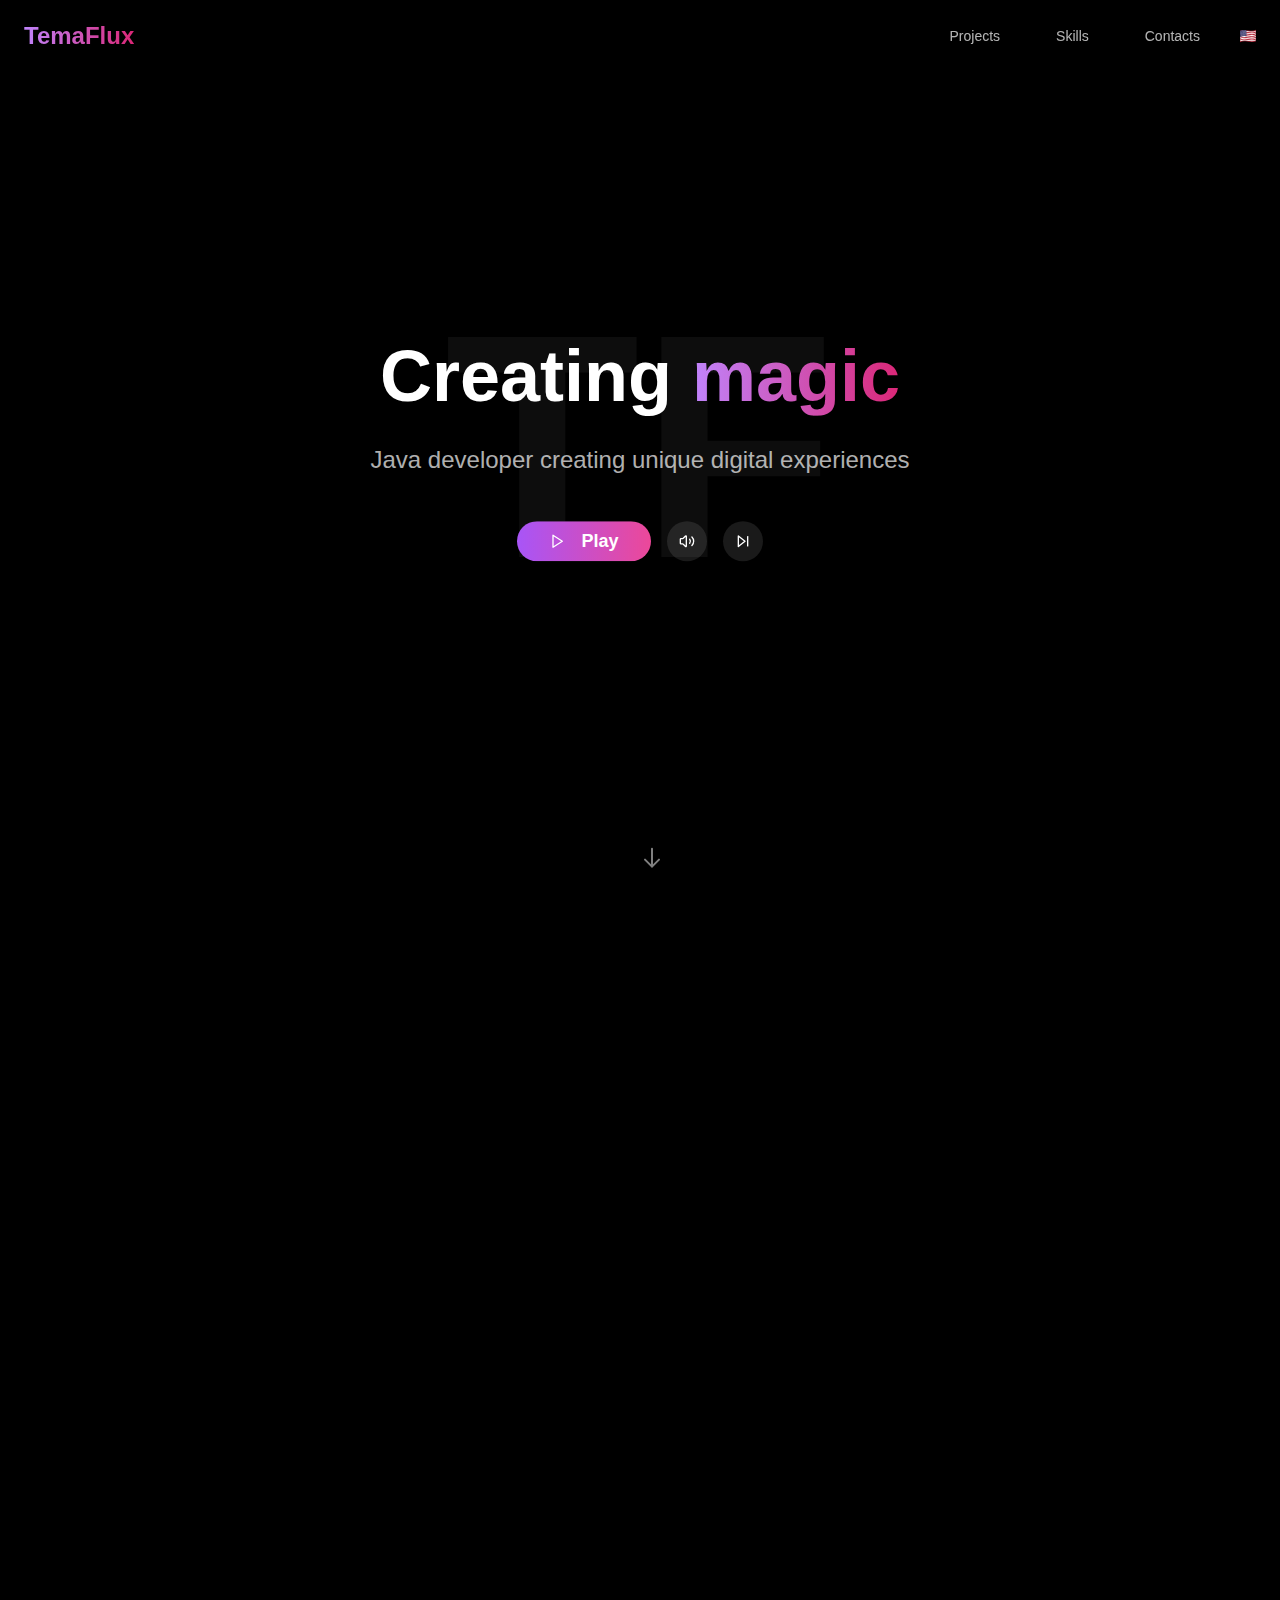
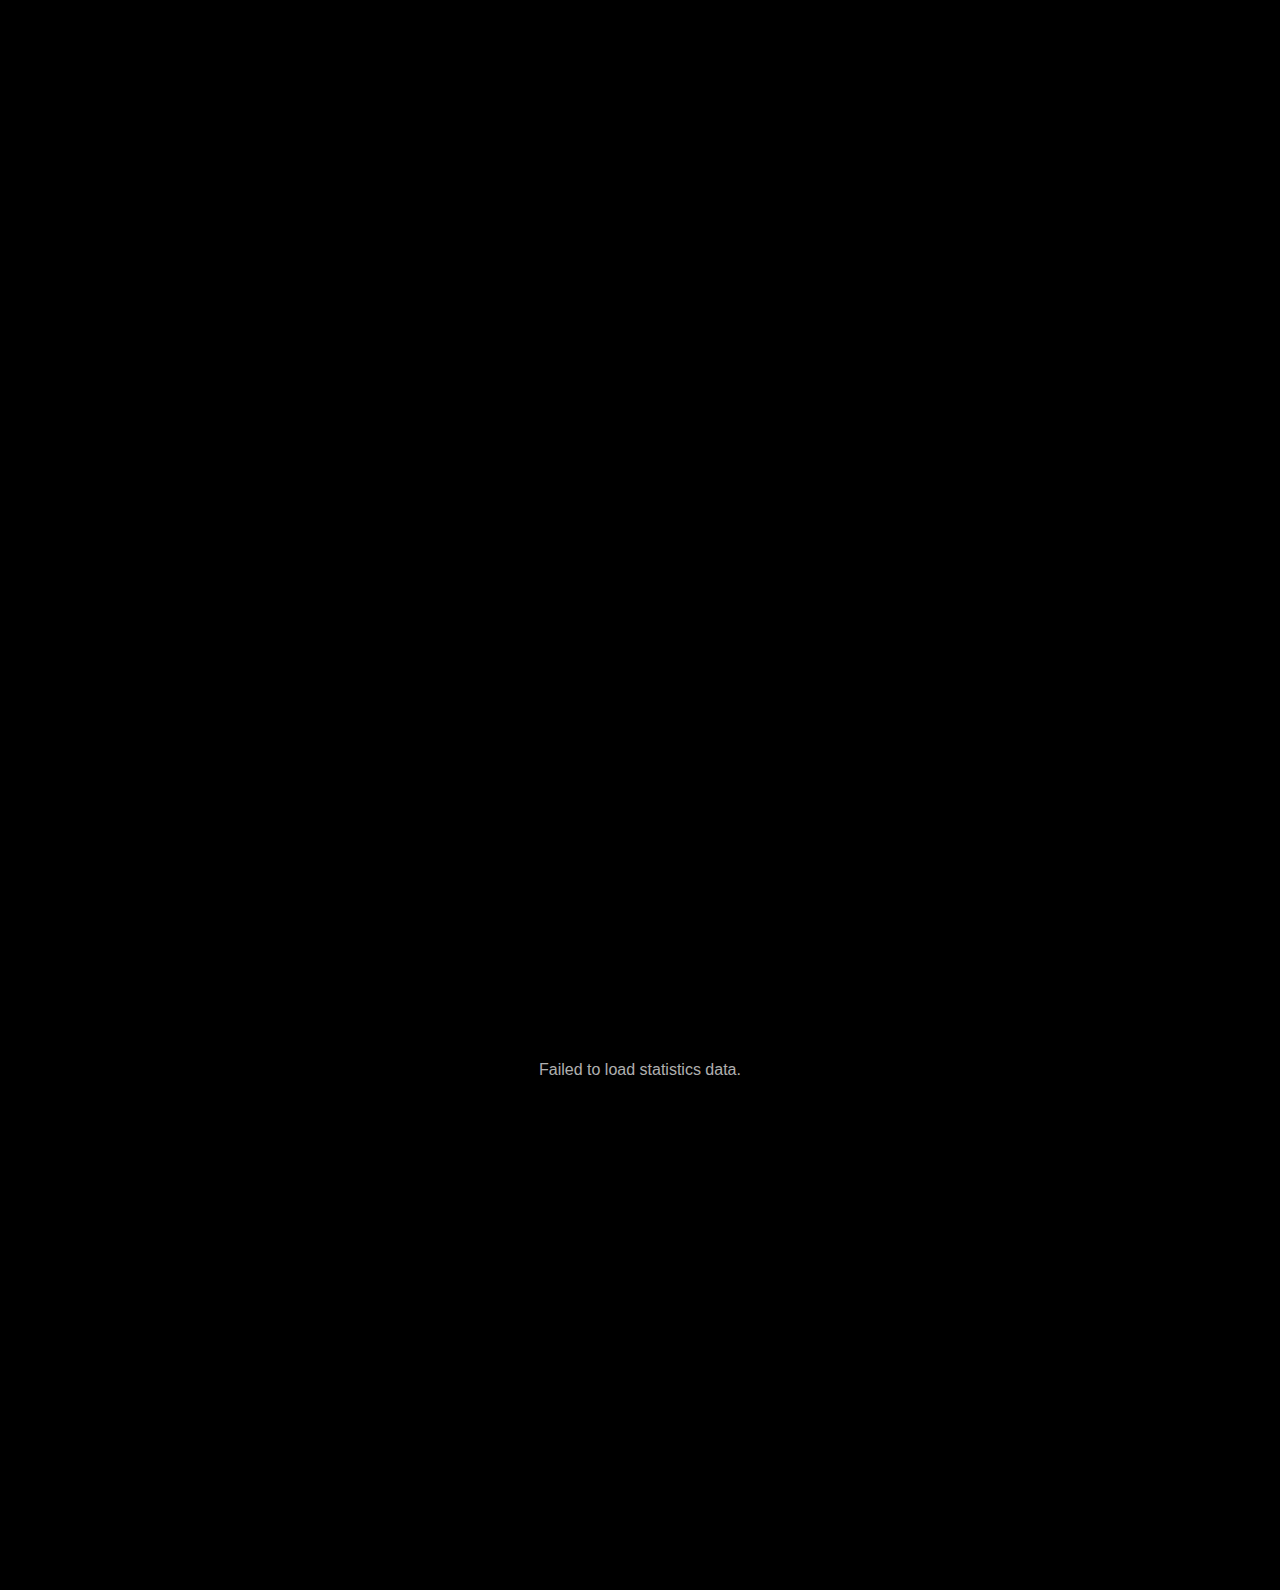
==== commit 2a85a812: "Fix github page" ====
--- a/index.html
+++ b/index.html
@@ -1 +1 @@
-<!DOCTYPE html><html><head><meta charSet="utf-8"/><meta name="viewport" content="width=device-width"/><meta name="next-head-count" content="2"/><link rel="preload" href="/assets/static/css/9e983fae8550e90b.css" as="style"/><link rel="stylesheet" href="/assets/static/css/9e983fae8550e90b.css" data-n-g=""/><noscript data-n-css=""></noscript><script defer="" nomodule="" src="/assets/static/chunks/polyfills-42372ed130431b0a.js"></script><script src="/assets/static/chunks/webpack-35b92941fc8726f9.js" defer=""></script><script src="/assets/static/chunks/framework-c42cdae18ff4feb1.js" defer=""></script><script src="/assets/static/chunks/main-fe86238e90d7b2f5.js" defer=""></script><script src="/assets/static/chunks/pages/_app-626265c084b91c0b.js" defer=""></script><script src="/assets/static/chunks/21-75f938d6def5f035.js" defer=""></script><script src="/assets/static/chunks/pages/index-a80a1d595816043b.js" defer=""></script><script src="/assets/static/qaArwHa1fIdNQRUYmGk6-/_buildManifest.js" defer=""></script><script src="/assets/static/qaArwHa1fIdNQRUYmGk6-/_ssgManifest.js" defer=""></script></head><body><div id="__next"><div class="relative min-h-screen bg-black text-white"><header class="fixed top-0 left-0 right-0 z-50 px-6 py-4" style="background-color:rgba(0, 0, 0, 0);backdrop-filter:blur(0px)"><nav class="container mx-auto flex items-center justify-between"><div class="text-2xl font-bold bg-clip-text text-transparent bg-gradient-to-r from-purple-400 to-pink-600">TemaFlux</div><div class="hidden md:flex gap-6 items-center"><div tabindex="0"><a href="#projects" class="inline-flex items-center justify-center gap-2 whitespace-nowrap rounded-md text-sm font-medium ring-offset-background transition-colors focus-visible:outline-none focus-visible:ring-2 focus-visible:ring-ring focus-visible:ring-offset-2 disabled:pointer-events-none disabled:opacity-50 [&amp;_svg]:pointer-events-none [&amp;_svg]:size-4 [&amp;_svg]:shrink-0 h-10 px-4 py-2 text-white/70 hover:text-white hover:bg-white/10">Projects</a></div><div tabindex="0"><a href="#skills" class="inline-flex items-center justify-center gap-2 whitespace-nowrap rounded-md text-sm font-medium ring-offset-background transition-colors focus-visible:outline-none focus-visible:ring-2 focus-visible:ring-ring focus-visible:ring-offset-2 disabled:pointer-events-none disabled:opacity-50 [&amp;_svg]:pointer-events-none [&amp;_svg]:size-4 [&amp;_svg]:shrink-0 h-10 px-4 py-2 text-white/70 hover:text-white hover:bg-white/10">Skills</a></div><div tabindex="0"><a href="#contact" class="inline-flex items-center justify-center gap-2 whitespace-nowrap rounded-md text-sm font-medium ring-offset-background transition-colors focus-visible:outline-none focus-visible:ring-2 focus-visible:ring-ring focus-visible:ring-offset-2 disabled:pointer-events-none disabled:opacity-50 [&amp;_svg]:pointer-events-none [&amp;_svg]:size-4 [&amp;_svg]:shrink-0 h-10 px-4 py-2 text-white/70 hover:text-white hover:bg-white/10">Contacts</a></div><div class="relative group pointer hover:cursor-pointer"><svg width="16" height="16" viewBox="0 0 31 24" fill="none" xmlns="http://www.w3.org/2000/svg"><path d="M0 2.04221C5.38184 -0.742383 10.7438 0.264016 16.1698 1.12828C21.0595 1.90726 26.0041 2.58462 31 0V21.9578C25.6182 24.7424 20.2562 23.736 14.8302 22.8717C9.94048 22.0927 4.99591 21.4154 0 24V2.04221Z" fill="#B22234"></path><path d="M0 3.73117C5.38184 0.946582 10.7438 1.95298 16.1698 2.81724C21.0595 3.59655 26.0041 4.27358 31 1.68896V3.37795C25.6182 6.16287 20.2562 5.15647 14.8302 4.29188C9.94048 3.5129 4.99591 2.83554 0 5.42016V3.73117ZM31 6.75625C25.6182 9.54084 20.2562 8.53444 14.8302 7.67018C9.94048 6.8912 4.99591 6.21384 0 8.79845V7.10947C5.38184 4.32455 10.7438 5.33128 16.1698 6.19554C21.0595 6.97452 26.0041 7.65188 31 5.06726V6.75625ZM0 10.4874C5.38184 7.70285 10.7438 8.70925 16.1698 9.57351C21.0595 10.3525 26.0041 11.0298 31 8.44523V10.1342C25.6182 12.9191 20.2562 11.9124 14.8302 11.0481C9.94048 10.2692 4.99591 9.59181 0 12.1764V10.4874ZM31 13.5125C25.6182 16.2971 20.2562 15.2907 14.8302 14.4264C9.94048 13.6475 4.99591 12.9701 0 15.5547V13.8657C5.38184 11.0808 10.7438 12.0875 16.1698 12.9518C21.0595 13.7308 26.0041 14.4081 31 11.8235V13.5125ZM0 17.2437C5.38184 14.4591 10.7438 15.4655 16.1698 16.3298C21.0595 17.1088 26.0041 17.7861 31 15.2015V16.8905C25.6182 19.6754 20.2562 18.6687 14.8302 17.8044C9.94048 17.0254 4.99591 16.3481 0 18.9327V17.2437ZM31 20.2688C25.6182 23.0534 20.2562 22.047 14.8302 21.1827C9.94048 20.4034 4.99591 19.7264 0 22.311V20.622C5.38184 17.8371 10.7438 18.8435 16.1698 19.7081C21.0595 20.4871 26.0041 21.1644 31 18.5798V20.2688Z" fill="white"></path><path d="M0 2.04218C4.09647 -0.0774674 8.18035 -0.0104829 12.4 0.551532V12.3748C8.31707 11.8314 4.20548 11.6896 0 13.8657V2.04218Z" fill="#3C3B6E"></path><path d="M1.03327 2.05859L1.32846 3.15714C1.07328 3.01206 0.818408 2.87417 0.555664 2.74085C0.87102 2.59283 1.18606 2.45691 1.51087 2.32882L0.738073 3.41168L1.03327 2.05859Z" fill="white"></path><path d="M1.03327 4.42322L1.32846 5.52176C1.07328 5.37636 0.818408 5.23879 0.555664 5.10548C0.87102 4.95746 1.18606 4.8212 1.51087 4.69344L0.738073 5.7763L1.03327 4.42322Z" fill="white"></path><path d="M1.03327 6.78796L1.32846 7.88651C1.07328 7.7411 0.818408 7.60354 0.555664 7.47022C0.87102 7.3222 1.18606 7.18595 1.51087 7.05819L0.738073 8.14105L1.03327 6.78796Z" fill="white"></path><path d="M1.03327 9.15271L1.32846 10.2513C1.07328 10.1058 0.818408 9.96829 0.555664 9.83497C0.87102 9.68662 1.18606 9.5507 1.51087 9.42294L0.738073 10.5058L1.03327 9.15271Z" fill="white"></path><path d="M1.03327 11.5173L1.32846 12.6159C1.07328 12.4705 0.818408 12.3329 0.555664 12.1996C0.87102 12.0512 1.18606 11.9153 1.51087 11.7876L0.738073 12.8704L1.03327 11.5173Z" fill="white"></path><path d="M2.06671 2.83789L2.36191 3.96029C2.10672 3.79462 1.85186 3.63615 1.58911 3.48061C1.90447 3.35906 2.21951 3.24895 2.54431 3.14634L1.77152 4.16679L2.06671 2.83789Z" fill="white"></path><path d="M2.06671 5.20251L2.36191 6.32491C2.10672 6.15925 1.85186 6.00077 1.58911 5.84524C1.90447 5.72369 2.21951 5.61324 2.54431 5.51097L1.77152 6.53142L2.06671 5.20251Z" fill="white"></path><path d="M2.06671 7.56726L2.36191 8.68966C2.10672 8.52399 1.85186 8.36552 1.58911 8.20998C1.90447 8.08843 2.21951 7.97799 2.54431 7.87572L1.77152 8.89617L2.06671 7.56726Z" fill="white"></path><path d="M2.06671 9.93201L2.36191 11.0544C2.10672 10.8887 1.85186 10.7303 1.58911 10.5747C1.90447 10.4532 2.21951 10.3427 2.54431 10.2405L1.77152 11.2609L2.06671 9.93201Z" fill="white"></path><path d="M3.09992 1.33386L3.39511 2.47815C3.13993 2.29386 2.88506 2.11578 2.62231 1.93966C2.93767 1.84294 3.25271 1.75635 3.57752 1.67761L2.80472 2.64022L3.09992 1.33386Z" fill="white"></path><path d="M3.09992 3.69849L3.39511 4.84277C3.13993 4.65849 2.88506 4.48041 2.62231 4.30429C2.93767 4.20757 3.25271 4.12098 3.57752 4.04223L2.80472 5.00452L3.09992 3.69849Z" fill="white"></path><path d="M3.09992 6.06323L3.39511 7.20752C3.13993 7.02323 2.88506 6.84515 2.62231 6.66903C2.93767 6.57231 3.25271 6.48572 3.57752 6.40698L2.80472 7.36926L3.09992 6.06323Z" fill="white"></path><path d="M3.09992 8.42798L3.39511 9.57227C3.13993 9.38765 2.88506 9.2099 2.62231 9.03378C2.93767 8.93706 3.25271 8.85047 3.57752 8.77172L2.80472 9.73401L3.09992 8.42798Z" fill="white"></path><path d="M3.09992 10.7926L3.39511 11.9369C3.13993 11.7523 2.88506 11.5745 2.62231 11.3984C2.93767 11.3017 3.25271 11.2151 3.57752 11.1363L2.80472 12.0986L3.09992 10.7926Z" fill="white"></path><path d="M4.13336 2.26929L4.42856 3.43383L3.65576 2.8411C3.97112 2.76726 4.28616 2.70256 4.61096 2.64538L3.83817 3.55473L4.13336 2.26929Z" fill="white"></path><path d="M4.13336 4.63403L4.42856 5.79858L3.65576 5.20585C3.97112 5.132 4.28616 5.06731 4.61096 5.01013L3.83817 5.91948L4.13336 4.63403Z" fill="white"></path><path d="M4.13336 6.99878L4.42856 8.16333L3.65576 7.5706C3.97112 7.49642 4.28616 7.43205 4.61096 7.37487L3.83817 8.28423L4.13336 6.99878Z" fill="white"></path><path d="M4.13336 9.36316L4.42856 10.528L3.65576 9.9353C3.97112 9.86113 4.28616 9.79676 4.61096 9.73958L3.83817 10.6489L4.13336 9.36316Z" fill="white"></path><path d="M5.16657 0.908691L5.46176 2.09154L4.68896 1.44979C5.00432 1.39653 5.31936 1.35177 5.64417 1.31452L4.87137 2.17519L5.16657 0.908691Z" fill="white"></path><path d="M5.16657 3.27307L5.46176 4.45624L4.68896 3.81417C5.00432 3.76091 5.31936 3.71648 5.64417 3.67923L4.87137 4.53957L5.16657 3.27307Z" fill="white"></path><path d="M5.16657 5.63782L5.46176 6.82099L4.68896 6.17892C5.00432 6.12566 5.31936 6.08122 5.64417 6.04397L4.87137 6.90431L5.16657 5.63782Z" fill="white"></path><path d="M5.16657 8.00256L5.46176 9.18574L4.68896 8.54367C5.00432 8.49041 5.31936 8.44597 5.64417 8.40872L4.87137 9.26906L5.16657 8.00256Z" fill="white"></path><path d="M5.16657 10.3672L5.46176 11.5504L4.68896 10.9083C5.00432 10.855 5.31936 10.8106 5.64417 10.773L4.87137 11.6337L5.16657 10.3672Z" fill="white"></path><path d="M6.20001 1.97485L6.49521 3.17469L5.72241 2.48786C6.03777 2.45355 6.35281 2.42708 6.67762 2.40747L5.90482 3.22436L6.20001 1.97485Z" fill="white"></path><path d="M6.20001 4.3396L6.49521 5.53944L5.72241 4.8526C6.03777 4.81829 6.35281 4.79183 6.67762 4.77222L5.90482 5.5891L6.20001 4.3396Z" fill="white"></path><path d="M6.20001 6.70435L6.49521 7.90418L5.72241 7.21735C6.03777 7.18304 6.35281 7.15657 6.67762 7.13697L5.90482 7.95385L6.20001 6.70435Z" fill="white"></path><path d="M6.20001 9.06897L6.49521 10.2688L5.72241 9.58197C6.03777 9.54766 6.35281 9.5212 6.67762 9.50159L5.90482 10.3181L6.20001 9.06897Z" fill="white"></path><path d="M7.23322 0.73291L7.52841 1.94745L6.75562 1.22075C7.07097 1.20343 7.38601 1.19331 7.71082 1.18938L6.93802 1.96673L7.23322 0.73291Z" fill="white"></path><path d="M7.23322 3.09766L7.52841 4.3122L6.75562 3.5855C7.07097 3.56818 7.38601 3.55772 7.71082 3.55413L6.93802 4.33147L7.23322 3.09766Z" fill="white"></path><path d="M7.23322 5.46228L7.52841 6.67682L6.75562 5.95012C7.07097 5.9328 7.38601 5.92235 7.71082 5.91875L6.93802 6.6961L7.23322 5.46228Z" fill="white"></path><path d="M7.23322 7.82703L7.52841 9.04157L6.75562 8.31487C7.07097 8.29755 7.38601 8.28709 7.71082 8.2835L6.93802 9.06084L7.23322 7.82703Z" fill="white"></path><path d="M7.23322 10.1918L7.52841 11.4063L6.75562 10.6796C7.07097 10.6623 7.38601 10.6518 7.71082 10.6482L6.93802 11.4256L7.23322 10.1918Z" fill="white"></path><path d="M8.26666 1.90527L8.56186 3.13321L7.78906 2.3709C8.10442 2.36894 8.41946 2.37286 8.74427 2.38266L7.97147 3.1257L8.26666 1.90527Z" fill="white"></path><path d="M8.26666 4.27002L8.56186 5.49763L7.78906 4.73564C8.10442 4.73336 8.41946 4.7376 8.74427 4.74741L7.97147 5.49044L8.26666 4.27002Z" fill="white"></path><path d="M8.26666 6.63477L8.56186 7.86238L7.78906 7.10039C8.10442 7.0981 8.41946 7.10235 8.74427 7.11215L7.97147 7.85519L8.26666 6.63477Z" fill="white"></path><path d="M8.26666 8.99939L8.56186 10.227L7.78906 9.46501C8.10442 9.46273 8.41946 9.46665 8.74427 9.47678L7.97147 10.2198L8.26666 8.99939Z" fill="white"></path><path d="M9.30011 0.756714L9.5953 1.99576L8.82251 1.20306L9.77771 1.2524L9.00492 1.96537L9.30011 0.756714Z" fill="white"></path><path d="M9.30011 3.12146L9.5953 4.36051L8.82251 3.5678L9.77771 3.61714L9.00492 4.33012L9.30011 3.12146Z" fill="white"></path><path d="M9.30011 5.48621L9.5953 6.72525L8.82251 5.93255L9.77771 5.98189L9.00492 6.69487L9.30011 5.48621Z" fill="white"></path><path d="M9.30011 7.85095L9.5953 9.09L8.82251 8.2973L9.77771 8.34664L9.00492 9.05961L9.30011 7.85095Z" fill="white"></path><path d="M9.30011 10.2156L9.5953 11.4546L8.82251 10.6619L9.77771 10.7113L9.00492 11.4239L9.30011 10.2156Z" fill="white"></path><path d="M10.3333 2.0105L10.6285 3.25902L9.85571 2.44018L10.8109 2.52121L10.0381 3.20903L10.3333 2.0105Z" fill="white"></path><path d="M10.3333 4.37524L10.6285 5.62377L9.85571 4.80492L10.8109 4.88596L10.0381 5.57377L10.3333 4.37524Z" fill="white"></path><path d="M10.3333 6.73999L10.6285 7.98851L9.85571 7.16967L10.8109 7.25071L10.0381 7.93819L10.3333 6.73999Z" fill="white"></path><path d="M10.3333 9.10461L10.6285 10.3531L9.85571 9.53429L10.8109 9.61533L10.0381 10.3028L10.3333 9.10461Z" fill="white"></path><path d="M11.3668 0.930542L11.662 2.18691L10.8892 1.3465L11.8444 1.45367L11.0716 2.1209L11.3668 0.930542Z" fill="white"></path><path d="M11.3668 3.29529L11.662 4.55165L10.8892 3.71124L11.8444 3.81842L11.0716 4.48532L11.3668 3.29529Z" fill="white"></path><path d="M11.3668 5.66003L11.662 6.9164L10.8892 6.07599L11.8444 6.18317L11.0716 6.85007L11.3668 5.66003Z" fill="white"></path><path d="M11.3668 8.02478L11.662 9.28115L10.8892 8.44074L11.8444 8.54791L11.0716 9.21481L11.3668 8.02478Z" fill="white"></path><path d="M11.3668 10.3894L11.662 11.6458L10.8892 10.8054L11.8444 10.9125L11.0716 11.5794L11.3668 10.3894Z" fill="white"></path><path opacity="0.2" d="M0 2.04221C5.38184 -0.742383 10.7438 0.264016 16.1698 1.12828C21.0595 1.90726 26.0041 2.58462 31 0V21.9578C25.6182 24.7424 20.2562 23.736 14.8302 22.8717C9.94048 22.0927 4.99591 21.4154 0 24V2.04221ZM0.984502 2.67578V22.428C10.6424 18.2371 20.2392 25.5661 30.0155 21.3242V1.57201C20.3576 5.76294 10.7608 -1.56613 0.984502 2.67578Z" fill="#1A1A1A"></path></svg></div></div><div class="md:hidden"><button class="inline-flex items-center justify-center gap-2 whitespace-nowrap rounded-md text-sm font-medium ring-offset-background transition-colors focus-visible:outline-none focus-visible:ring-2 focus-visible:ring-ring focus-visible:ring-offset-2 disabled:pointer-events-none disabled:opacity-50 [&amp;_svg]:pointer-events-none [&amp;_svg]:size-4 [&amp;_svg]:shrink-0 hover:bg-accent hover:text-accent-foreground h-10 px-4 py-2"><svg xmlns="http://www.w3.org/2000/svg" width="24" height="24" viewBox="0 0 24 24" fill="none" stroke="currentColor" stroke-width="2" stroke-linecap="round" stroke-linejoin="round" class="lucide lucide-menu h-6 w-6"><line x1="4" x2="20" y1="12" y2="12"></line><line x1="4" x2="20" y1="6" y2="6"></line><line x1="4" x2="20" y1="18" y2="18"></line></svg></button></div></nav></header><main class="relative z-10"><section class="relative min-h-screen flex items-center justify-center px-6 overflow-hidden"><div class="absolute inset-0 bg-gradient-to-b from-black/70 via-black/50 to-black/70 z-10"></div><div class="absolute inset-0 flex items-center justify-center opacity-5 z-20"><div class="text-[20rem] font-bold text-white">TF</div></div><div class="relative text-center max-w-4xl mx-auto z-30" style="opacity:0;transform:translateY(20px)"><h1 class="text-5xl md:text-7xl font-bold mb-8" style="opacity:0;transform:translateY(20px)">Creating<!-- --> <span class="text-transparent bg-clip-text bg-gradient-to-r from-purple-400 to-pink-600">magic</span></h1><p class="text-xl md:text-2xl text-white/70 mb-12" style="opacity:0;transform:translateY(20px)">Java developer creating unique digital experiences</p><div class="flex flex-col items-center space-y-4" style="opacity:0;transform:translateY(20px)"><div class="flex items-center space-x-4"><button class="justify-center gap-2 whitespace-nowrap ring-offset-background focus-visible:outline-none focus-visible:ring-2 focus-visible:ring-ring focus-visible:ring-offset-2 disabled:pointer-events-none disabled:opacity-50 [&amp;_svg]:pointer-events-none [&amp;_svg]:size-4 [&amp;_svg]:shrink-0 bg-primary hover:bg-primary/90 h-10 px-8 py-3 bg-gradient-to-r from-purple-500 to-pink-500 text-white rounded-full text-lg font-semibold hover:from-purple-600 hover:to-pink-600 transition-all duration-300 flex items-center space-x-2"><svg xmlns="http://www.w3.org/2000/svg" width="24" height="24" viewBox="0 0 24 24" fill="none" stroke="currentColor" stroke-width="2" stroke-linecap="round" stroke-linejoin="round" class="lucide lucide-play w-5 h-5 mr-2"><polygon points="6 3 20 12 6 21 6 3"></polygon></svg>Play</button><button class="inline-flex items-center justify-center gap-2 whitespace-nowrap text-sm font-medium ring-offset-background transition-colors focus-visible:outline-none focus-visible:ring-2 focus-visible:ring-ring focus-visible:ring-offset-2 disabled:pointer-events-none disabled:opacity-50 [&amp;_svg]:pointer-events-none [&amp;_svg]:size-4 [&amp;_svg]:shrink-0 border border-input hover:text-accent-foreground h-10 w-10 rounded-full bg-white/10 hover:bg-white/20 border-none"><svg xmlns="http://www.w3.org/2000/svg" width="24" height="24" viewBox="0 0 24 24" fill="none" stroke="currentColor" stroke-width="2" stroke-linecap="round" stroke-linejoin="round" class="lucide lucide-volume2 w-5 h-5 text-white"><path d="M11 4.702a.705.705 0 0 0-1.203-.498L6.413 7.587A1.4 1.4 0 0 1 5.416 8H3a1 1 0 0 0-1 1v6a1 1 0 0 0 1 1h2.416a1.4 1.4 0 0 1 .997.413l3.383 3.384A.705.705 0 0 0 11 19.298z"></path><path d="M16 9a5 5 0 0 1 0 6"></path><path d="M19.364 18.364a9 9 0 0 0 0-12.728"></path></svg></button><button class="inline-flex items-center justify-center gap-2 whitespace-nowrap text-sm font-medium ring-offset-background transition-colors focus-visible:outline-none focus-visible:ring-2 focus-visible:ring-ring focus-visible:ring-offset-2 disabled:pointer-events-none disabled:opacity-50 [&amp;_svg]:pointer-events-none [&amp;_svg]:size-4 [&amp;_svg]:shrink-0 border border-input hover:text-accent-foreground h-10 w-10 rounded-full bg-white/10 hover:bg-white/20 border-none"><svg xmlns="http://www.w3.org/2000/svg" width="24" height="24" viewBox="0 0 24 24" fill="none" stroke="currentColor" stroke-width="2" stroke-linecap="round" stroke-linejoin="round" class="lucide lucide-skip-forward w-5 h-5 text-white"><polygon points="5 4 15 12 5 20 5 4"></polygon><line x1="19" x2="19" y1="5" y2="19"></line></svg></button></div></div></div><div class="absolute bottom-10 left-1/2 transform -translate-x-1/2 z-30"><svg xmlns="http://www.w3.org/2000/svg" class="h-6 w-6 text-white/50" fill="none" viewBox="0 0 24 24" stroke="currentColor"><path stroke-linecap="round" stroke-linejoin="round" stroke-width="2" d="M19 14l-7 7m0 0l-7-7m7 7V3"></path></svg></div></section><section id="projects" class="py-20 px-6"><div class="container mx-auto"><h2 class="text-4xl font-bold mb-12 text-center" style="opacity:0;transform:translateY(20px)">My Projects</h2><div class="grid grid-cols-1 md:grid-cols-2 lg:grid-cols-3 gap-8"><div style="opacity:0;transform:translateY(20px)"><div tabindex="0"><div class="rounded-lg border text-card-foreground shadow-sm bg-black/50 backdrop-blur-lg border-white/10 hover:border-white/20 transition-colors overflow-hidden"><div class="flex flex-col space-y-1.5 p-6"><div class="text-2xl font-semibold leading-none tracking-tight"><span class="text-transparent bg-clip-text bg-gradient-to-r from-green-400 to-emerald-600">FunnyScape</span></div></div><div class="p-6 pt-0"><p class="text-white/70 mb-4">Unique server with custom plugins</p><a href="https://vk.com/funnyscapes" target="_blank" rel="noopener noreferrer" class="inline-block text-white/50 hover:text-white transition-colors">View Project<!-- --> →</a></div></div></div></div><div style="opacity:0;transform:translateY(20px)"><div tabindex="0"><div class="rounded-lg border text-card-foreground shadow-sm bg-black/50 backdrop-blur-lg border-white/10 hover:border-white/20 transition-colors overflow-hidden"><div class="flex flex-col space-y-1.5 p-6"><div class="text-2xl font-semibold leading-none tracking-tight"><span class="text-transparent bg-clip-text bg-gradient-to-r from-blue-400 to-indigo-600">Anime List</span></div></div><div class="p-6 pt-0"><p class="text-white/70 mb-4">Personal anime list from AniXart</p><a href="https://anime.temaflux.site" target="_blank" rel="noopener noreferrer" class="inline-block text-white/50 hover:text-white transition-colors">View Project<!-- --> →</a></div></div></div></div><div style="opacity:0;transform:translateY(20px)"><div tabindex="0"><div class="rounded-lg border text-card-foreground shadow-sm bg-black/50 backdrop-blur-lg border-white/10 hover:border-white/20 transition-colors overflow-hidden"><div class="flex flex-col space-y-1.5 p-6"><div class="text-2xl font-semibold leading-none tracking-tight"><span class="text-transparent bg-clip-text bg-gradient-to-r from-purple-400 to-pink-600">Miko Bot</span></div></div><div class="p-6 pt-0"><p class="text-white/70 mb-4">Custom Discord bot with anime features</p><a href="https://top.gg/bot/586508012433440768" target="_blank" rel="noopener noreferrer" class="inline-block text-white/50 hover:text-white transition-colors">View Project<!-- --> →</a></div></div></div></div><div style="opacity:0;transform:translateY(20px)"><div tabindex="0"><div class="rounded-lg border text-card-foreground shadow-sm bg-black/50 backdrop-blur-lg border-white/10 hover:border-white/20 transition-colors overflow-hidden"><div class="flex flex-col space-y-1.5 p-6"><div class="text-2xl font-semibold leading-none tracking-tight"><span class="text-transparent bg-clip-text bg-gradient-to-r from-yellow-400 to-orange-600">RageMine</span></div></div><div class="p-6 pt-0"><p class="text-white/70 mb-4">Website functionality development (Backend)</p><a href="https://store.RageMine.su" target="_blank" rel="noopener noreferrer" class="inline-block text-white/50 hover:text-white transition-colors">View Project<!-- --> →</a></div></div></div></div><div style="opacity:0;transform:translateY(20px)"><div tabindex="0"><div class="rounded-lg border text-card-foreground shadow-sm bg-black/50 backdrop-blur-lg border-white/10 hover:border-white/20 transition-colors overflow-hidden"><div class="flex flex-col space-y-1.5 p-6"><div class="text-2xl font-semibold leading-none tracking-tight"><span class="text-transparent bg-clip-text bg-gradient-to-r from-yellow-400 to-yellow-600">FoxDonate</span></div></div><div class="p-6 pt-0"><p class="text-white/70 mb-4">Development of payment system selection</p><a href="https://FoxDon.ru" target="_blank" rel="noopener noreferrer" class="inline-block text-white/50 hover:text-white transition-colors">View Project<!-- --> →</a></div></div></div></div><div style="opacity:0;transform:translateY(20px)"><div tabindex="0"><div class="rounded-lg border text-card-foreground shadow-sm bg-black/50 backdrop-blur-lg border-white/10 hover:border-white/20 transition-colors overflow-hidden"><div class="flex flex-col space-y-1.5 p-6"><div class="text-2xl font-semibold leading-none tracking-tight"><span class="text-transparent bg-clip-text bg-gradient-to-r from-red-400 to-rose-600">AisMC</span></div></div><div class="p-6 pt-0"><p class="text-white/70 mb-4">Website functionality development (Backend)</p><a href="https://demo-aismc.temaflux.site" target="_blank" rel="noopener noreferrer" class="inline-block text-white/50 hover:text-white transition-colors">View Project<!-- --> →</a></div></div></div></div><div style="opacity:0;transform:translateY(20px)"><div tabindex="0"><div class="rounded-lg border text-card-foreground shadow-sm bg-black/50 backdrop-blur-lg border-white/10 hover:border-white/20 transition-colors overflow-hidden"><div class="flex flex-col space-y-1.5 p-6"><div class="text-2xl font-semibold leading-none tracking-tight"><span class="text-transparent bg-clip-text bg-gradient-to-r from-[#80101b] to-[#8c0412]">GD</span></div></div><div class="p-6 pt-0"><p class="text-white/70 mb-4">Website functionality development (Backend)</p><a href="https://gdluxurykitchen.ru" target="_blank" rel="noopener noreferrer" class="inline-block text-white/50 hover:text-white transition-colors">View Project<!-- --> →</a></div></div></div></div><div style="opacity:0;transform:translateY(20px)"><div tabindex="0"><div class="rounded-lg border text-card-foreground shadow-sm bg-black/50 backdrop-blur-lg border-white/10 hover:border-white/20 transition-colors overflow-hidden"><div class="flex flex-col space-y-1.5 p-6"><div class="text-2xl font-semibold leading-none tracking-tight"><span class="text-transparent bg-clip-text bg-gradient-to-r from-sky-400 to-blue-800">Rivnenie</span></div></div><div class="p-6 pt-0"><p class="text-white/70 mb-4">Development of a private server in Genshin Impact</p><a href="https://github.com/Rivnenie" target="_blank" rel="noopener noreferrer" class="inline-block text-white/50 hover:text-white transition-colors">View Project<!-- --> →</a></div></div></div></div><div style="opacity:0;transform:translateY(20px)"><div tabindex="0"><div class="rounded-lg border text-card-foreground shadow-sm bg-black/50 backdrop-blur-lg border-white/10 hover:border-white/20 transition-colors overflow-hidden"><div class="flex flex-col space-y-1.5 p-6"><div class="text-2xl font-semibold leading-none tracking-tight"><span class="text-transparent bg-clip-text bg-gradient-to-r from-neutral-400 to-zinc-800">FabricLeak</span></div></div><div class="p-6 pt-0"><p class="text-white/70 mb-4">Mod for copying menus and other elements from the server</p><a href="#" target="_blank" rel="noopener noreferrer" class="inline-block text-white/50 hover:text-white transition-colors">View Project<!-- --> →</a></div></div></div></div></div></div></section><section id="skills" class="py-20 px-6"><div class="container mx-auto max-w-3xl"><h2 class="text-4xl font-bold mb-12 text-center" style="opacity:0;transform:translateY(20px)">My Skills</h2><div class="space-y-6"><div style="opacity:0;transform:translateX(-20px)"><div class="flex justify-between mb-2"><span class="text-white/70">Java</span><span class="text-white/50">74.55<!-- -->%</span></div><div class="h-2 bg-white/10 rounded-full overflow-hidden"><div class="h-full bg-gradient-to-r from-purple-400 to-pink-600" style="width:0px"></div></div></div><div style="opacity:0;transform:translateX(-20px)"><div class="flex justify-between mb-2"><span class="text-white/70">JavaScript</span><span class="text-white/50">15.65<!-- -->%</span></div><div class="h-2 bg-white/10 rounded-full overflow-hidden"><div class="h-full bg-gradient-to-r from-purple-400 to-pink-600" style="width:0px"></div></div></div><div style="opacity:0;transform:translateX(-20px)"><div class="flex justify-between mb-2"><span class="text-white/70">C#</span><span class="text-white/50">14.55<!-- -->%</span></div><div class="h-2 bg-white/10 rounded-full overflow-hidden"><div class="h-full bg-gradient-to-r from-purple-400 to-pink-600" style="width:0px"></div></div></div><div style="opacity:0;transform:translateX(-20px)"><div class="flex justify-between mb-2"><span class="text-white/70">TypeScript</span><span class="text-white/50">12.65<!-- -->%</span></div><div class="h-2 bg-white/10 rounded-full overflow-hidden"><div class="h-full bg-gradient-to-r from-purple-400 to-pink-600" style="width:0px"></div></div></div><div style="opacity:0;transform:translateX(-20px)"><div class="flex justify-between mb-2"><span class="text-white/70">Vue.js</span><span class="text-white/50">5.81<!-- -->%</span></div><div class="h-2 bg-white/10 rounded-full overflow-hidden"><div class="h-full bg-gradient-to-r from-purple-400 to-pink-600" style="width:0px"></div></div></div><div style="opacity:0;transform:translateX(-20px)"><div class="flex justify-between mb-2"><span class="text-white/70">C++</span><span class="text-white/50">4.22<!-- -->%</span></div><div class="h-2 bg-white/10 rounded-full overflow-hidden"><div class="h-full bg-gradient-to-r from-purple-400 to-pink-600" style="width:0px"></div></div></div><div style="opacity:0;transform:translateX(-20px)"><div class="flex justify-between mb-2"><span class="text-white/70">PHP</span><span class="text-white/50">2.8<!-- -->%</span></div><div class="h-2 bg-white/10 rounded-full overflow-hidden"><div class="h-full bg-gradient-to-r from-purple-400 to-pink-600" style="width:0px"></div></div></div><div style="opacity:0;transform:translateX(-20px)"><div class="flex justify-between mb-2"><span class="text-white/70">React</span><span class="text-white/50">2.25<!-- -->%</span></div><div class="h-2 bg-white/10 rounded-full overflow-hidden"><div class="h-full bg-gradient-to-r from-purple-400 to-pink-600" style="width:0px"></div></div></div></div></div></section><section id="statistics" class="py-20 px-6"><div class="container mx-auto max-w-4xl"><div class="flex justify-between items-center mb-8" style="opacity:0;transform:translateY(20px)"><h2 class="text-4xl font-bold">My Statistics</h2><div class="flex items-center space-x-2"><button type="button" role="switch" aria-checked="true" data-state="checked" value="on" class="peer inline-flex h-6 w-11 shrink-0 cursor-pointer items-center rounded-full border-2 border-transparent transition-colors focus-visible:outline-none focus-visible:ring-2 focus-visible:ring-ring focus-visible:ring-offset-2 focus-visible:ring-offset-background disabled:cursor-not-allowed disabled:opacity-50 data-[state=checked]:bg-primary data-[state=unchecked]:bg-input" id="stats-switch"><span data-state="checked" class="pointer-events-none block h-5 w-5 rounded-full bg-background shadow-lg ring-0 transition-transform data-[state=checked]:translate-x-5 data-[state=unchecked]:translate-x-0"></span></button><input type="checkbox" aria-hidden="true" style="transform:translateX(-100%);position:absolute;pointer-events:none;opacity:0;margin:0" tabindex="-1" checked="" value="on"/><label class="text-sm font-medium leading-none peer-disabled:cursor-not-allowed peer-disabled:opacity-70" for="stats-switch">Enabled</label></div></div><div style="opacity:0;height:0px"><div class="text-center py-12"><div class="inline-block w-8 h-8 border-4 border-t-purple-500 border-r-purple-500 border-b-transparent border-l-transparent rounded-full"></div></div></div></div></section></main><footer id="contact" class="relative z-10 py-20 px-6 bg-black/50 backdrop-blur-lg"><div class="container mx-auto"><div class="text-center" style="opacity:0;transform:translateY(20px)"><h2 class="text-4xl font-bold mb-8">Let&#x27;s create something cool</h2><p class="text-white/70 mb-8 max-w-2xl mx-auto">Open for interesting projects and collaborations. Let&#x27;s bring your ideas to life!</p><div class="flex justify-center gap-6 mb-12"><a href="https://vk.com/artemvka" target="_blank" rel="noopener noreferrer" class="text-white/50 hover:text-white transition-colors" tabindex="0" style="opacity:0;transform:translateY(20px)"><span class="sr-only">VK</span><svg class="w-6 h-6 fill-current" viewBox="0 0 24 24" aria-hidden="true"><path d="M21.579 6.855c.14-.465 0-.806-.662-.806h-2.193c-.558 0-.813.295-.953.619 0 0-1.115 2.719-2.695 4.482-.51.513-.743.675-1.021.675-.139 0-.341-.162-.341-.627V6.855c0-.558-.161-.806-.626-.806H9.642c-.348 0-.558.258-.558.504 0 .528.79.65.871 2.138v3.228c0 .707-.127.836-.407.836-.743 0-2.551-2.729-3.624-5.853-.209-.607-.42-.852-.98-.852H2.752c-.627 0-.752.295-.752.619 0 .582.743 3.462 3.461 7.271 1.812 2.601 4.363 4.011 6.687 4.011 1.393 0 1.565-.313 1.565-.853v-1.966c0-.626.133-.752.574-.752.324 0 .882.164 2.183 1.417 1.486 1.486 1.732 2.153 2.567 2.153h2.192c.626 0 .939-.313.758-.931-.197-.615-.907-1.51-1.849-2.569-.512-.604-1.277-1.254-1.51-1.579-.325-.419-.231-.604 0-.976.001 0 2.672-3.761 2.95-5.04z"></path></svg></a><a href="https://t.me/TemaFlexs" target="_blank" rel="noopener noreferrer" class="text-white/50 hover:text-white transition-colors" tabindex="0" style="opacity:0;transform:translateY(20px)"><span class="sr-only">Telegram</span><svg class="w-6 h-6 fill-current" viewBox="0 0 24 24" aria-hidden="true"><path d="M24 4.557c-.883.392-1.832.656-2.828.775 1.017-.609 1.798-1.574 2.165-2.724-.951.564-2.005.974-3.127 1.195-.897-.957-2.178-1.555-3.594-1.555-3.179 0-5.515 2.966-4.797 6.045-4.091-.205-7.719-2.165-10.148-5.144-1.29 2.213-.669 5.108 1.523 6.574-.806-.026-1.566-.247-2.229-.616-.054 2.281 1.581 4.415 3.949 4.89-.693.188-1.452.232-2.224.084.626 1.956 2.444 3.379 4.6 3.419-2.07 1.623-4.678 2.348-7.29 2.04 2.179 1.397 4.768 2.212 7.548 2.212 9.142 0 14.307-7.721 13.995-14.646.962-.695 1.797-1.562 2.457-2.549z"></path></svg></a><a href="https://github.com/TemaFlux" target="_blank" rel="noopener noreferrer" class="text-white/50 hover:text-white transition-colors" tabindex="0" style="opacity:0;transform:translateY(20px)"><span class="sr-only">GitHub</span><svg class="w-6 h-6 fill-current" viewBox="0 0 24 24" aria-hidden="true"><path d="M12 .297c-6.63 0-12 5.373-12 12 0 5.303 3.438 9.8 8.205 11.385.6.113.82-.258.82-.577 0-.285-.01-1.04-.015-2.04-3.338.724-4.042-1.61-4.042-1.61C4.422 18.07 3.633 17.7 3.633 17.7c-1.087-.744.084-.729.084-.729 1.205.084 1.838 1.236 1.838 1.236 1.07 1.835 2.809 1.305 3.495.998.108-.776.417-1.305.76-1.605-2.665-.3-5.466-1.332-5.466-5.93 0-1.31.465-2.38 1.235-3.22-.135-.303-.54-1.523.105-3.176 0 0 1.005-.322 3.3 1.23.96-.267 1.98-.399 3-.405 1.02.006 2.04.138 3 .405 2.28-1.552 3.285-1.23 3.285-1.23.645 1.653.24 2.873.12 3.176.765.84 1.23 1.91 1.23 3.22 0 4.61-2.805 5.625-5.475 5.92.42.36.81 1.096.81 2.22 0 1.606-.015 2.896-.015 3.286 0 .315.21.69.825.57C20.565 22.092 24 17.592 24 12.297c0-6.627-5.373-12-12-12"></path></svg></a><a href="https://enka.network/u/TemaFlux" target="_blank" rel="noopener noreferrer" class="text-white/50 hover:text-white transition-colors" tabindex="0" style="opacity:0;transform:translateY(20px)"><span class="sr-only">Enkanomiya</span><svg class="w-6 h-6 fill-current" viewBox="0 0 24 24" aria-hidden="true"><path d="M12.2082 2L18.9842 13.8359L16.5941 15.1016L12.2082 7.4375L11.0016 9.57031L8.6114 8.30469L12.2082 2ZM7.38151 10.4375L9.77167 11.7031L5.6643 18.8984H6.63892L5.08416 21.5938H1L7.38151 10.4375ZM12.2779 11.9844L15.1321 14.8672L12.2779 17.75L9.44679 14.8672L12.2779 11.9844ZM20.1909 15.9687L23.4165 21.5937H7.7992L9.35397 18.8984H18.7522L17.824 17.2344L20.1909 15.9687Z"></path></svg></a></div><div class="text-white/30 text-sm" style="opacity:0">© 2018-<!-- -->2025<!-- --> TemaFlux. <!-- -->All rights are not protected.</div></div></div></footer></div></div><script id="__NEXT_DATA__" type="application/json">{"props":{"pageProps":{"_nextI18Next":{"initialI18nStore":{"en":{"common":{"hero":{"title":"Creating","magic":"magic","subtitle":"Java developer creating unique digital experiences","play":"Play","pause":"Pause"},"projects":{"title":"My Projects","viewProject":"View Project","funnyscape":{"title":"FunnyScape","description":"Unique server with custom plugins"},"animeList":{"title":"Anime List","description":"Personal anime list from AniXart"},"mikoBot":{"title":"Miko Bot","description":"Custom Discord bot with anime features"},"rageMine":{"title":"RageMine","description":"Website functionality development (Backend)"},"foxDonate":{"title":"FoxDonate","description":"Development of payment system selection"},"aisMC":{"title":"AisMC","description":"Website functionality development (Backend)"},"gd":{"title":"GD","description":"Website functionality development (Backend)"},"rivnenie":{"title":"Rivnenie","description":"Development of a private server in Genshin Impact"},"fabricLeak":{"title":"FabricLeak","description":"Mod for copying menus and other elements from the server"}},"skills":{"title":"My Skills"},"statistics":{"title":"My Statistics","enabled":"Enabled","disabled":"Disabled","languages":"Programming Languages","totalTime":"Total Coding Time","loadingError":"Failed to load statistics data."},"footer":{"title":"Let's create something cool","subtitle":"Open for interesting projects and collaborations. Let's bring your ideas to life!","rights":"All rights are not protected."},"nav":{"projects":"Projects","skills":"Skills","contacts":"Contacts"},"language":"Language"}},"ru":{"common":{"hero":{"title":"Создаю","magic":"магию","subtitle":"Java-разработчик, создающий уникальные цифровые впечатления","play":"Играть","pause":"Пауза"},"projects":{"title":"Мои проекты","viewProject":"Посмотреть","funnyscape":{"title":"FunnyScape","description":"Уникальный сервер с собственными плагинами"},"animeList":{"title":"Anime List","description":"Персональный список аниме из AniXart"},"mikoBot":{"title":"Miko Bot","description":"Собственный бот в Discord с аниме функциями"},"rageMine":{"title":"RageMine","description":"Разработка функционала сайта (Backend)"},"foxDonate":{"title":"FoxDonate","description":"Разработка выбора системы оплат"},"aisMC":{"title":"AisMC","description":"Разработка функционала сайта (Backend)"},"gd":{"title":"GD","description":"Разработка функционала сайта (Backend)"},"rivnenie":{"title":"Rivnenie","description":"Разработка приватного сервера в Genshin Impact"},"fabricLeak":{"title":"FabricLeak","description":"Мод для копирования меню и прочих элементов из сервера"}},"skills":{"title":"Мои навыки"},"statistics":{"title":"Моя статистика","enabled":"Включено","disabled":"Выключено","languages":"Языки программирования","totalTime":"Общее время кодинга","loadingError":"Не удалось загрузить данные статистики."},"footer":{"title":"Давайте создадим что-то крутое","subtitle":"Открыт для интересных проектов и коллабораций. Давайте воплотим ваши идеи в реальность!","rights":"Все права не защищены."},"nav":{"projects":"Проекты","skills":"Навыки","contacts":"Контакты"},"language":"Язык"}},"uk":{"common":{"hero":{"title":"Створюю","magic":"магію","subtitle":"Java-розробник, що створює унікальні цифрові враження","play":"Грати","pause":"Пауза"},"projects":{"title":"Мої проекти","viewProject":"Переглянути","funnyscape":{"title":"FunnyScape","description":"Унікальний сервер з власними плагінами"},"animeList":{"title":"Anime List","description":"Персональний список аніме з AniXart"},"mikoBot":{"title":"Miko Bot","description":"Власний бот у Discord з аніме функціями"},"rageMine":{"title":"RageMine","description":"Розробка функціоналу сайту (Backend)"},"foxDonate":{"title":"FoxDonate","description":"Розробка вибору системи оплат"},"aisMC":{"title":"AisMC","description":"Розробка функціоналу сайту (Backend)"},"gd":{"title":"GD","description":"Розробка функціоналу сайту (Backend)"},"rivnenie":{"title":"Rivnenie","description":"Розробка приватного сервера в Genshin Impact"},"fabricLeak":{"title":"FabricLeak","description":"Мод для копіювання меню та інших елементів з сервера"}},"skills":{"title":"Мої навички"},"statistics":{"title":"Моя статистика","enabled":"Увімкнено","disabled":"Вимкнено","languages":"Мови програмування","totalTime":"Загальний час кодування","loadingError":"Не вдалося завантажити дані статистики."},"footer":{"title":"Давайте створимо щось круте","subtitle":"Відкритий для цікавих проектів та співпраці. Давайте втілимо ваші ідеї в реальність!","rights":"Всі права не захищені."},"nav":{"projects":"Проекти","skills":"Навички","contacts":"Контакти"},"language":"Мова"}}},"initialLocale":"en","ns":["common"],"userConfig":{"i18n":{"defaultLocale":"en","locales":["en","ru","uk"]},"default":{"i18n":{"defaultLocale":"en","locales":["en","ru","uk"]}}}}},"__N_SSG":true},"page":"/","query":{},"buildId":"qaArwHa1fIdNQRUYmGk6-","isFallback":false,"gsp":true,"scriptLoader":[]}</script></body></html>+<!DOCTYPE html><html><head><meta charSet="utf-8"/><meta name="viewport" content="width=device-width"/><meta name="next-head-count" content="2"/><link rel="preload" href="/assets/static/css/9e983fae8550e90b.css" as="style"/><link rel="stylesheet" href="/assets/static/css/9e983fae8550e90b.css" data-n-g=""/><noscript data-n-css=""></noscript><script defer="" nomodule="" src="/assets/static/chunks/polyfills-42372ed130431b0a.js"></script><script src="/assets/static/chunks/webpack-35b92941fc8726f9.js" defer=""></script><script src="/assets/static/chunks/framework-c42cdae18ff4feb1.js" defer=""></script><script src="/assets/static/chunks/main-fe86238e90d7b2f5.js" defer=""></script><script src="/assets/static/chunks/pages/app-626265c084b91c0b.js" defer=""></script><script src="/assets/static/chunks/21-75f938d6def5f035.js" defer=""></script><script src="/assets/static/chunks/pages/index-a80a1d595816043b.js" defer=""></script><script src="/assets/static/qaArwHa1fIdNQRUYmGk6-/_buildManifest.js" defer=""></script><script src="/assets/static/qaArwHa1fIdNQRUYmGk6-/_ssgManifest.js" defer=""></script></head><body><div id="__next"><div class="relative min-h-screen bg-black text-white"><header class="fixed top-0 left-0 right-0 z-50 px-6 py-4" style="background-color:rgba(0, 0, 0, 0);backdrop-filter:blur(0px)"><nav class="container mx-auto flex items-center justify-between"><div class="text-2xl font-bold bg-clip-text text-transparent bg-gradient-to-r from-purple-400 to-pink-600">TemaFlux</div><div class="hidden md:flex gap-6 items-center"><div tabindex="0"><a href="#projects" class="inline-flex items-center justify-center gap-2 whitespace-nowrap rounded-md text-sm font-medium ring-offset-background transition-colors focus-visible:outline-none focus-visible:ring-2 focus-visible:ring-ring focus-visible:ring-offset-2 disabled:pointer-events-none disabled:opacity-50 [&amp;_svg]:pointer-events-none [&amp;_svg]:size-4 [&amp;_svg]:shrink-0 h-10 px-4 py-2 text-white/70 hover:text-white hover:bg-white/10">Projects</a></div><div tabindex="0"><a href="#skills" class="inline-flex items-center justify-center gap-2 whitespace-nowrap rounded-md text-sm font-medium ring-offset-background transition-colors focus-visible:outline-none focus-visible:ring-2 focus-visible:ring-ring focus-visible:ring-offset-2 disabled:pointer-events-none disabled:opacity-50 [&amp;_svg]:pointer-events-none [&amp;_svg]:size-4 [&amp;_svg]:shrink-0 h-10 px-4 py-2 text-white/70 hover:text-white hover:bg-white/10">Skills</a></div><div tabindex="0"><a href="#contact" class="inline-flex items-center justify-center gap-2 whitespace-nowrap rounded-md text-sm font-medium ring-offset-background transition-colors focus-visible:outline-none focus-visible:ring-2 focus-visible:ring-ring focus-visible:ring-offset-2 disabled:pointer-events-none disabled:opacity-50 [&amp;_svg]:pointer-events-none [&amp;_svg]:size-4 [&amp;_svg]:shrink-0 h-10 px-4 py-2 text-white/70 hover:text-white hover:bg-white/10">Contacts</a></div><div class="relative group pointer hover:cursor-pointer"><svg width="16" height="16" viewBox="0 0 31 24" fill="none" xmlns="http://www.w3.org/2000/svg"><path d="M0 2.04221C5.38184 -0.742383 10.7438 0.264016 16.1698 1.12828C21.0595 1.90726 26.0041 2.58462 31 0V21.9578C25.6182 24.7424 20.2562 23.736 14.8302 22.8717C9.94048 22.0927 4.99591 21.4154 0 24V2.04221Z" fill="#B22234"></path><path d="M0 3.73117C5.38184 0.946582 10.7438 1.95298 16.1698 2.81724C21.0595 3.59655 26.0041 4.27358 31 1.68896V3.37795C25.6182 6.16287 20.2562 5.15647 14.8302 4.29188C9.94048 3.5129 4.99591 2.83554 0 5.42016V3.73117ZM31 6.75625C25.6182 9.54084 20.2562 8.53444 14.8302 7.67018C9.94048 6.8912 4.99591 6.21384 0 8.79845V7.10947C5.38184 4.32455 10.7438 5.33128 16.1698 6.19554C21.0595 6.97452 26.0041 7.65188 31 5.06726V6.75625ZM0 10.4874C5.38184 7.70285 10.7438 8.70925 16.1698 9.57351C21.0595 10.3525 26.0041 11.0298 31 8.44523V10.1342C25.6182 12.9191 20.2562 11.9124 14.8302 11.0481C9.94048 10.2692 4.99591 9.59181 0 12.1764V10.4874ZM31 13.5125C25.6182 16.2971 20.2562 15.2907 14.8302 14.4264C9.94048 13.6475 4.99591 12.9701 0 15.5547V13.8657C5.38184 11.0808 10.7438 12.0875 16.1698 12.9518C21.0595 13.7308 26.0041 14.4081 31 11.8235V13.5125ZM0 17.2437C5.38184 14.4591 10.7438 15.4655 16.1698 16.3298C21.0595 17.1088 26.0041 17.7861 31 15.2015V16.8905C25.6182 19.6754 20.2562 18.6687 14.8302 17.8044C9.94048 17.0254 4.99591 16.3481 0 18.9327V17.2437ZM31 20.2688C25.6182 23.0534 20.2562 22.047 14.8302 21.1827C9.94048 20.4034 4.99591 19.7264 0 22.311V20.622C5.38184 17.8371 10.7438 18.8435 16.1698 19.7081C21.0595 20.4871 26.0041 21.1644 31 18.5798V20.2688Z" fill="white"></path><path d="M0 2.04218C4.09647 -0.0774674 8.18035 -0.0104829 12.4 0.551532V12.3748C8.31707 11.8314 4.20548 11.6896 0 13.8657V2.04218Z" fill="#3C3B6E"></path><path d="M1.03327 2.05859L1.32846 3.15714C1.07328 3.01206 0.818408 2.87417 0.555664 2.74085C0.87102 2.59283 1.18606 2.45691 1.51087 2.32882L0.738073 3.41168L1.03327 2.05859Z" fill="white"></path><path d="M1.03327 4.42322L1.32846 5.52176C1.07328 5.37636 0.818408 5.23879 0.555664 5.10548C0.87102 4.95746 1.18606 4.8212 1.51087 4.69344L0.738073 5.7763L1.03327 4.42322Z" fill="white"></path><path d="M1.03327 6.78796L1.32846 7.88651C1.07328 7.7411 0.818408 7.60354 0.555664 7.47022C0.87102 7.3222 1.18606 7.18595 1.51087 7.05819L0.738073 8.14105L1.03327 6.78796Z" fill="white"></path><path d="M1.03327 9.15271L1.32846 10.2513C1.07328 10.1058 0.818408 9.96829 0.555664 9.83497C0.87102 9.68662 1.18606 9.5507 1.51087 9.42294L0.738073 10.5058L1.03327 9.15271Z" fill="white"></path><path d="M1.03327 11.5173L1.32846 12.6159C1.07328 12.4705 0.818408 12.3329 0.555664 12.1996C0.87102 12.0512 1.18606 11.9153 1.51087 11.7876L0.738073 12.8704L1.03327 11.5173Z" fill="white"></path><path d="M2.06671 2.83789L2.36191 3.96029C2.10672 3.79462 1.85186 3.63615 1.58911 3.48061C1.90447 3.35906 2.21951 3.24895 2.54431 3.14634L1.77152 4.16679L2.06671 2.83789Z" fill="white"></path><path d="M2.06671 5.20251L2.36191 6.32491C2.10672 6.15925 1.85186 6.00077 1.58911 5.84524C1.90447 5.72369 2.21951 5.61324 2.54431 5.51097L1.77152 6.53142L2.06671 5.20251Z" fill="white"></path><path d="M2.06671 7.56726L2.36191 8.68966C2.10672 8.52399 1.85186 8.36552 1.58911 8.20998C1.90447 8.08843 2.21951 7.97799 2.54431 7.87572L1.77152 8.89617L2.06671 7.56726Z" fill="white"></path><path d="M2.06671 9.93201L2.36191 11.0544C2.10672 10.8887 1.85186 10.7303 1.58911 10.5747C1.90447 10.4532 2.21951 10.3427 2.54431 10.2405L1.77152 11.2609L2.06671 9.93201Z" fill="white"></path><path d="M3.09992 1.33386L3.39511 2.47815C3.13993 2.29386 2.88506 2.11578 2.62231 1.93966C2.93767 1.84294 3.25271 1.75635 3.57752 1.67761L2.80472 2.64022L3.09992 1.33386Z" fill="white"></path><path d="M3.09992 3.69849L3.39511 4.84277C3.13993 4.65849 2.88506 4.48041 2.62231 4.30429C2.93767 4.20757 3.25271 4.12098 3.57752 4.04223L2.80472 5.00452L3.09992 3.69849Z" fill="white"></path><path d="M3.09992 6.06323L3.39511 7.20752C3.13993 7.02323 2.88506 6.84515 2.62231 6.66903C2.93767 6.57231 3.25271 6.48572 3.57752 6.40698L2.80472 7.36926L3.09992 6.06323Z" fill="white"></path><path d="M3.09992 8.42798L3.39511 9.57227C3.13993 9.38765 2.88506 9.2099 2.62231 9.03378C2.93767 8.93706 3.25271 8.85047 3.57752 8.77172L2.80472 9.73401L3.09992 8.42798Z" fill="white"></path><path d="M3.09992 10.7926L3.39511 11.9369C3.13993 11.7523 2.88506 11.5745 2.62231 11.3984C2.93767 11.3017 3.25271 11.2151 3.57752 11.1363L2.80472 12.0986L3.09992 10.7926Z" fill="white"></path><path d="M4.13336 2.26929L4.42856 3.43383L3.65576 2.8411C3.97112 2.76726 4.28616 2.70256 4.61096 2.64538L3.83817 3.55473L4.13336 2.26929Z" fill="white"></path><path d="M4.13336 4.63403L4.42856 5.79858L3.65576 5.20585C3.97112 5.132 4.28616 5.06731 4.61096 5.01013L3.83817 5.91948L4.13336 4.63403Z" fill="white"></path><path d="M4.13336 6.99878L4.42856 8.16333L3.65576 7.5706C3.97112 7.49642 4.28616 7.43205 4.61096 7.37487L3.83817 8.28423L4.13336 6.99878Z" fill="white"></path><path d="M4.13336 9.36316L4.42856 10.528L3.65576 9.9353C3.97112 9.86113 4.28616 9.79676 4.61096 9.73958L3.83817 10.6489L4.13336 9.36316Z" fill="white"></path><path d="M5.16657 0.908691L5.46176 2.09154L4.68896 1.44979C5.00432 1.39653 5.31936 1.35177 5.64417 1.31452L4.87137 2.17519L5.16657 0.908691Z" fill="white"></path><path d="M5.16657 3.27307L5.46176 4.45624L4.68896 3.81417C5.00432 3.76091 5.31936 3.71648 5.64417 3.67923L4.87137 4.53957L5.16657 3.27307Z" fill="white"></path><path d="M5.16657 5.63782L5.46176 6.82099L4.68896 6.17892C5.00432 6.12566 5.31936 6.08122 5.64417 6.04397L4.87137 6.90431L5.16657 5.63782Z" fill="white"></path><path d="M5.16657 8.00256L5.46176 9.18574L4.68896 8.54367C5.00432 8.49041 5.31936 8.44597 5.64417 8.40872L4.87137 9.26906L5.16657 8.00256Z" fill="white"></path><path d="M5.16657 10.3672L5.46176 11.5504L4.68896 10.9083C5.00432 10.855 5.31936 10.8106 5.64417 10.773L4.87137 11.6337L5.16657 10.3672Z" fill="white"></path><path d="M6.20001 1.97485L6.49521 3.17469L5.72241 2.48786C6.03777 2.45355 6.35281 2.42708 6.67762 2.40747L5.90482 3.22436L6.20001 1.97485Z" fill="white"></path><path d="M6.20001 4.3396L6.49521 5.53944L5.72241 4.8526C6.03777 4.81829 6.35281 4.79183 6.67762 4.77222L5.90482 5.5891L6.20001 4.3396Z" fill="white"></path><path d="M6.20001 6.70435L6.49521 7.90418L5.72241 7.21735C6.03777 7.18304 6.35281 7.15657 6.67762 7.13697L5.90482 7.95385L6.20001 6.70435Z" fill="white"></path><path d="M6.20001 9.06897L6.49521 10.2688L5.72241 9.58197C6.03777 9.54766 6.35281 9.5212 6.67762 9.50159L5.90482 10.3181L6.20001 9.06897Z" fill="white"></path><path d="M7.23322 0.73291L7.52841 1.94745L6.75562 1.22075C7.07097 1.20343 7.38601 1.19331 7.71082 1.18938L6.93802 1.96673L7.23322 0.73291Z" fill="white"></path><path d="M7.23322 3.09766L7.52841 4.3122L6.75562 3.5855C7.07097 3.56818 7.38601 3.55772 7.71082 3.55413L6.93802 4.33147L7.23322 3.09766Z" fill="white"></path><path d="M7.23322 5.46228L7.52841 6.67682L6.75562 5.95012C7.07097 5.9328 7.38601 5.92235 7.71082 5.91875L6.93802 6.6961L7.23322 5.46228Z" fill="white"></path><path d="M7.23322 7.82703L7.52841 9.04157L6.75562 8.31487C7.07097 8.29755 7.38601 8.28709 7.71082 8.2835L6.93802 9.06084L7.23322 7.82703Z" fill="white"></path><path d="M7.23322 10.1918L7.52841 11.4063L6.75562 10.6796C7.07097 10.6623 7.38601 10.6518 7.71082 10.6482L6.93802 11.4256L7.23322 10.1918Z" fill="white"></path><path d="M8.26666 1.90527L8.56186 3.13321L7.78906 2.3709C8.10442 2.36894 8.41946 2.37286 8.74427 2.38266L7.97147 3.1257L8.26666 1.90527Z" fill="white"></path><path d="M8.26666 4.27002L8.56186 5.49763L7.78906 4.73564C8.10442 4.73336 8.41946 4.7376 8.74427 4.74741L7.97147 5.49044L8.26666 4.27002Z" fill="white"></path><path d="M8.26666 6.63477L8.56186 7.86238L7.78906 7.10039C8.10442 7.0981 8.41946 7.10235 8.74427 7.11215L7.97147 7.85519L8.26666 6.63477Z" fill="white"></path><path d="M8.26666 8.99939L8.56186 10.227L7.78906 9.46501C8.10442 9.46273 8.41946 9.46665 8.74427 9.47678L7.97147 10.2198L8.26666 8.99939Z" fill="white"></path><path d="M9.30011 0.756714L9.5953 1.99576L8.82251 1.20306L9.77771 1.2524L9.00492 1.96537L9.30011 0.756714Z" fill="white"></path><path d="M9.30011 3.12146L9.5953 4.36051L8.82251 3.5678L9.77771 3.61714L9.00492 4.33012L9.30011 3.12146Z" fill="white"></path><path d="M9.30011 5.48621L9.5953 6.72525L8.82251 5.93255L9.77771 5.98189L9.00492 6.69487L9.30011 5.48621Z" fill="white"></path><path d="M9.30011 7.85095L9.5953 9.09L8.82251 8.2973L9.77771 8.34664L9.00492 9.05961L9.30011 7.85095Z" fill="white"></path><path d="M9.30011 10.2156L9.5953 11.4546L8.82251 10.6619L9.77771 10.7113L9.00492 11.4239L9.30011 10.2156Z" fill="white"></path><path d="M10.3333 2.0105L10.6285 3.25902L9.85571 2.44018L10.8109 2.52121L10.0381 3.20903L10.3333 2.0105Z" fill="white"></path><path d="M10.3333 4.37524L10.6285 5.62377L9.85571 4.80492L10.8109 4.88596L10.0381 5.57377L10.3333 4.37524Z" fill="white"></path><path d="M10.3333 6.73999L10.6285 7.98851L9.85571 7.16967L10.8109 7.25071L10.0381 7.93819L10.3333 6.73999Z" fill="white"></path><path d="M10.3333 9.10461L10.6285 10.3531L9.85571 9.53429L10.8109 9.61533L10.0381 10.3028L10.3333 9.10461Z" fill="white"></path><path d="M11.3668 0.930542L11.662 2.18691L10.8892 1.3465L11.8444 1.45367L11.0716 2.1209L11.3668 0.930542Z" fill="white"></path><path d="M11.3668 3.29529L11.662 4.55165L10.8892 3.71124L11.8444 3.81842L11.0716 4.48532L11.3668 3.29529Z" fill="white"></path><path d="M11.3668 5.66003L11.662 6.9164L10.8892 6.07599L11.8444 6.18317L11.0716 6.85007L11.3668 5.66003Z" fill="white"></path><path d="M11.3668 8.02478L11.662 9.28115L10.8892 8.44074L11.8444 8.54791L11.0716 9.21481L11.3668 8.02478Z" fill="white"></path><path d="M11.3668 10.3894L11.662 11.6458L10.8892 10.8054L11.8444 10.9125L11.0716 11.5794L11.3668 10.3894Z" fill="white"></path><path opacity="0.2" d="M0 2.04221C5.38184 -0.742383 10.7438 0.264016 16.1698 1.12828C21.0595 1.90726 26.0041 2.58462 31 0V21.9578C25.6182 24.7424 20.2562 23.736 14.8302 22.8717C9.94048 22.0927 4.99591 21.4154 0 24V2.04221ZM0.984502 2.67578V22.428C10.6424 18.2371 20.2392 25.5661 30.0155 21.3242V1.57201C20.3576 5.76294 10.7608 -1.56613 0.984502 2.67578Z" fill="#1A1A1A"></path></svg></div></div><div class="md:hidden"><button class="inline-flex items-center justify-center gap-2 whitespace-nowrap rounded-md text-sm font-medium ring-offset-background transition-colors focus-visible:outline-none focus-visible:ring-2 focus-visible:ring-ring focus-visible:ring-offset-2 disabled:pointer-events-none disabled:opacity-50 [&amp;_svg]:pointer-events-none [&amp;_svg]:size-4 [&amp;_svg]:shrink-0 hover:bg-accent hover:text-accent-foreground h-10 px-4 py-2"><svg xmlns="http://www.w3.org/2000/svg" width="24" height="24" viewBox="0 0 24 24" fill="none" stroke="currentColor" stroke-width="2" stroke-linecap="round" stroke-linejoin="round" class="lucide lucide-menu h-6 w-6"><line x1="4" x2="20" y1="12" y2="12"></line><line x1="4" x2="20" y1="6" y2="6"></line><line x1="4" x2="20" y1="18" y2="18"></line></svg></button></div></nav></header><main class="relative z-10"><section class="relative min-h-screen flex items-center justify-center px-6 overflow-hidden"><div class="absolute inset-0 bg-gradient-to-b from-black/70 via-black/50 to-black/70 z-10"></div><div class="absolute inset-0 flex items-center justify-center opacity-5 z-20"><div class="text-[20rem] font-bold text-white">TF</div></div><div class="relative text-center max-w-4xl mx-auto z-30" style="opacity:0;transform:translateY(20px)"><h1 class="text-5xl md:text-7xl font-bold mb-8" style="opacity:0;transform:translateY(20px)">Creating<!-- --> <span class="text-transparent bg-clip-text bg-gradient-to-r from-purple-400 to-pink-600">magic</span></h1><p class="text-xl md:text-2xl text-white/70 mb-12" style="opacity:0;transform:translateY(20px)">Java developer creating unique digital experiences</p><div class="flex flex-col items-center space-y-4" style="opacity:0;transform:translateY(20px)"><div class="flex items-center space-x-4"><button class="justify-center gap-2 whitespace-nowrap ring-offset-background focus-visible:outline-none focus-visible:ring-2 focus-visible:ring-ring focus-visible:ring-offset-2 disabled:pointer-events-none disabled:opacity-50 [&amp;_svg]:pointer-events-none [&amp;_svg]:size-4 [&amp;_svg]:shrink-0 bg-primary hover:bg-primary/90 h-10 px-8 py-3 bg-gradient-to-r from-purple-500 to-pink-500 text-white rounded-full text-lg font-semibold hover:from-purple-600 hover:to-pink-600 transition-all duration-300 flex items-center space-x-2"><svg xmlns="http://www.w3.org/2000/svg" width="24" height="24" viewBox="0 0 24 24" fill="none" stroke="currentColor" stroke-width="2" stroke-linecap="round" stroke-linejoin="round" class="lucide lucide-play w-5 h-5 mr-2"><polygon points="6 3 20 12 6 21 6 3"></polygon></svg>Play</button><button class="inline-flex items-center justify-center gap-2 whitespace-nowrap text-sm font-medium ring-offset-background transition-colors focus-visible:outline-none focus-visible:ring-2 focus-visible:ring-ring focus-visible:ring-offset-2 disabled:pointer-events-none disabled:opacity-50 [&amp;_svg]:pointer-events-none [&amp;_svg]:size-4 [&amp;_svg]:shrink-0 border border-input hover:text-accent-foreground h-10 w-10 rounded-full bg-white/10 hover:bg-white/20 border-none"><svg xmlns="http://www.w3.org/2000/svg" width="24" height="24" viewBox="0 0 24 24" fill="none" stroke="currentColor" stroke-width="2" stroke-linecap="round" stroke-linejoin="round" class="lucide lucide-volume2 w-5 h-5 text-white"><path d="M11 4.702a.705.705 0 0 0-1.203-.498L6.413 7.587A1.4 1.4 0 0 1 5.416 8H3a1 1 0 0 0-1 1v6a1 1 0 0 0 1 1h2.416a1.4 1.4 0 0 1 .997.413l3.383 3.384A.705.705 0 0 0 11 19.298z"></path><path d="M16 9a5 5 0 0 1 0 6"></path><path d="M19.364 18.364a9 9 0 0 0 0-12.728"></path></svg></button><button class="inline-flex items-center justify-center gap-2 whitespace-nowrap text-sm font-medium ring-offset-background transition-colors focus-visible:outline-none focus-visible:ring-2 focus-visible:ring-ring focus-visible:ring-offset-2 disabled:pointer-events-none disabled:opacity-50 [&amp;_svg]:pointer-events-none [&amp;_svg]:size-4 [&amp;_svg]:shrink-0 border border-input hover:text-accent-foreground h-10 w-10 rounded-full bg-white/10 hover:bg-white/20 border-none"><svg xmlns="http://www.w3.org/2000/svg" width="24" height="24" viewBox="0 0 24 24" fill="none" stroke="currentColor" stroke-width="2" stroke-linecap="round" stroke-linejoin="round" class="lucide lucide-skip-forward w-5 h-5 text-white"><polygon points="5 4 15 12 5 20 5 4"></polygon><line x1="19" x2="19" y1="5" y2="19"></line></svg></button></div></div></div><div class="absolute bottom-10 left-1/2 transform -translate-x-1/2 z-30"><svg xmlns="http://www.w3.org/2000/svg" class="h-6 w-6 text-white/50" fill="none" viewBox="0 0 24 24" stroke="currentColor"><path stroke-linecap="round" stroke-linejoin="round" stroke-width="2" d="M19 14l-7 7m0 0l-7-7m7 7V3"></path></svg></div></section><section id="projects" class="py-20 px-6"><div class="container mx-auto"><h2 class="text-4xl font-bold mb-12 text-center" style="opacity:0;transform:translateY(20px)">My Projects</h2><div class="grid grid-cols-1 md:grid-cols-2 lg:grid-cols-3 gap-8"><div style="opacity:0;transform:translateY(20px)"><div tabindex="0"><div class="rounded-lg border text-card-foreground shadow-sm bg-black/50 backdrop-blur-lg border-white/10 hover:border-white/20 transition-colors overflow-hidden"><div class="flex flex-col space-y-1.5 p-6"><div class="text-2xl font-semibold leading-none tracking-tight"><span class="text-transparent bg-clip-text bg-gradient-to-r from-green-400 to-emerald-600">FunnyScape</span></div></div><div class="p-6 pt-0"><p class="text-white/70 mb-4">Unique server with custom plugins</p><a href="https://vk.com/funnyscapes" target="_blank" rel="noopener noreferrer" class="inline-block text-white/50 hover:text-white transition-colors">View Project<!-- --> →</a></div></div></div></div><div style="opacity:0;transform:translateY(20px)"><div tabindex="0"><div class="rounded-lg border text-card-foreground shadow-sm bg-black/50 backdrop-blur-lg border-white/10 hover:border-white/20 transition-colors overflow-hidden"><div class="flex flex-col space-y-1.5 p-6"><div class="text-2xl font-semibold leading-none tracking-tight"><span class="text-transparent bg-clip-text bg-gradient-to-r from-blue-400 to-indigo-600">Anime List</span></div></div><div class="p-6 pt-0"><p class="text-white/70 mb-4">Personal anime list from AniXart</p><a href="https://anime.temaflux.site" target="_blank" rel="noopener noreferrer" class="inline-block text-white/50 hover:text-white transition-colors">View Project<!-- --> →</a></div></div></div></div><div style="opacity:0;transform:translateY(20px)"><div tabindex="0"><div class="rounded-lg border text-card-foreground shadow-sm bg-black/50 backdrop-blur-lg border-white/10 hover:border-white/20 transition-colors overflow-hidden"><div class="flex flex-col space-y-1.5 p-6"><div class="text-2xl font-semibold leading-none tracking-tight"><span class="text-transparent bg-clip-text bg-gradient-to-r from-purple-400 to-pink-600">Miko Bot</span></div></div><div class="p-6 pt-0"><p class="text-white/70 mb-4">Custom Discord bot with anime features</p><a href="https://top.gg/bot/586508012433440768" target="_blank" rel="noopener noreferrer" class="inline-block text-white/50 hover:text-white transition-colors">View Project<!-- --> →</a></div></div></div></div><div style="opacity:0;transform:translateY(20px)"><div tabindex="0"><div class="rounded-lg border text-card-foreground shadow-sm bg-black/50 backdrop-blur-lg border-white/10 hover:border-white/20 transition-colors overflow-hidden"><div class="flex flex-col space-y-1.5 p-6"><div class="text-2xl font-semibold leading-none tracking-tight"><span class="text-transparent bg-clip-text bg-gradient-to-r from-yellow-400 to-orange-600">RageMine</span></div></div><div class="p-6 pt-0"><p class="text-white/70 mb-4">Website functionality development (Backend)</p><a href="https://store.RageMine.su" target="_blank" rel="noopener noreferrer" class="inline-block text-white/50 hover:text-white transition-colors">View Project<!-- --> →</a></div></div></div></div><div style="opacity:0;transform:translateY(20px)"><div tabindex="0"><div class="rounded-lg border text-card-foreground shadow-sm bg-black/50 backdrop-blur-lg border-white/10 hover:border-white/20 transition-colors overflow-hidden"><div class="flex flex-col space-y-1.5 p-6"><div class="text-2xl font-semibold leading-none tracking-tight"><span class="text-transparent bg-clip-text bg-gradient-to-r from-yellow-400 to-yellow-600">FoxDonate</span></div></div><div class="p-6 pt-0"><p class="text-white/70 mb-4">Development of payment system selection</p><a href="https://FoxDon.ru" target="_blank" rel="noopener noreferrer" class="inline-block text-white/50 hover:text-white transition-colors">View Project<!-- --> →</a></div></div></div></div><div style="opacity:0;transform:translateY(20px)"><div tabindex="0"><div class="rounded-lg border text-card-foreground shadow-sm bg-black/50 backdrop-blur-lg border-white/10 hover:border-white/20 transition-colors overflow-hidden"><div class="flex flex-col space-y-1.5 p-6"><div class="text-2xl font-semibold leading-none tracking-tight"><span class="text-transparent bg-clip-text bg-gradient-to-r from-red-400 to-rose-600">AisMC</span></div></div><div class="p-6 pt-0"><p class="text-white/70 mb-4">Website functionality development (Backend)</p><a href="https://demo-aismc.temaflux.site" target="_blank" rel="noopener noreferrer" class="inline-block text-white/50 hover:text-white transition-colors">View Project<!-- --> →</a></div></div></div></div><div style="opacity:0;transform:translateY(20px)"><div tabindex="0"><div class="rounded-lg border text-card-foreground shadow-sm bg-black/50 backdrop-blur-lg border-white/10 hover:border-white/20 transition-colors overflow-hidden"><div class="flex flex-col space-y-1.5 p-6"><div class="text-2xl font-semibold leading-none tracking-tight"><span class="text-transparent bg-clip-text bg-gradient-to-r from-[#80101b] to-[#8c0412]">GD</span></div></div><div class="p-6 pt-0"><p class="text-white/70 mb-4">Website functionality development (Backend)</p><a href="https://gdluxurykitchen.ru" target="_blank" rel="noopener noreferrer" class="inline-block text-white/50 hover:text-white transition-colors">View Project<!-- --> →</a></div></div></div></div><div style="opacity:0;transform:translateY(20px)"><div tabindex="0"><div class="rounded-lg border text-card-foreground shadow-sm bg-black/50 backdrop-blur-lg border-white/10 hover:border-white/20 transition-colors overflow-hidden"><div class="flex flex-col space-y-1.5 p-6"><div class="text-2xl font-semibold leading-none tracking-tight"><span class="text-transparent bg-clip-text bg-gradient-to-r from-sky-400 to-blue-800">Rivnenie</span></div></div><div class="p-6 pt-0"><p class="text-white/70 mb-4">Development of a private server in Genshin Impact</p><a href="https://github.com/Rivnenie" target="_blank" rel="noopener noreferrer" class="inline-block text-white/50 hover:text-white transition-colors">View Project<!-- --> →</a></div></div></div></div><div style="opacity:0;transform:translateY(20px)"><div tabindex="0"><div class="rounded-lg border text-card-foreground shadow-sm bg-black/50 backdrop-blur-lg border-white/10 hover:border-white/20 transition-colors overflow-hidden"><div class="flex flex-col space-y-1.5 p-6"><div class="text-2xl font-semibold leading-none tracking-tight"><span class="text-transparent bg-clip-text bg-gradient-to-r from-neutral-400 to-zinc-800">FabricLeak</span></div></div><div class="p-6 pt-0"><p class="text-white/70 mb-4">Mod for copying menus and other elements from the server</p><a href="#" target="_blank" rel="noopener noreferrer" class="inline-block text-white/50 hover:text-white transition-colors">View Project<!-- --> →</a></div></div></div></div></div></div></section><section id="skills" class="py-20 px-6"><div class="container mx-auto max-w-3xl"><h2 class="text-4xl font-bold mb-12 text-center" style="opacity:0;transform:translateY(20px)">My Skills</h2><div class="space-y-6"><div style="opacity:0;transform:translateX(-20px)"><div class="flex justify-between mb-2"><span class="text-white/70">Java</span><span class="text-white/50">74.55<!-- -->%</span></div><div class="h-2 bg-white/10 rounded-full overflow-hidden"><div class="h-full bg-gradient-to-r from-purple-400 to-pink-600" style="width:0px"></div></div></div><div style="opacity:0;transform:translateX(-20px)"><div class="flex justify-between mb-2"><span class="text-white/70">JavaScript</span><span class="text-white/50">15.65<!-- -->%</span></div><div class="h-2 bg-white/10 rounded-full overflow-hidden"><div class="h-full bg-gradient-to-r from-purple-400 to-pink-600" style="width:0px"></div></div></div><div style="opacity:0;transform:translateX(-20px)"><div class="flex justify-between mb-2"><span class="text-white/70">C#</span><span class="text-white/50">14.55<!-- -->%</span></div><div class="h-2 bg-white/10 rounded-full overflow-hidden"><div class="h-full bg-gradient-to-r from-purple-400 to-pink-600" style="width:0px"></div></div></div><div style="opacity:0;transform:translateX(-20px)"><div class="flex justify-between mb-2"><span class="text-white/70">TypeScript</span><span class="text-white/50">12.65<!-- -->%</span></div><div class="h-2 bg-white/10 rounded-full overflow-hidden"><div class="h-full bg-gradient-to-r from-purple-400 to-pink-600" style="width:0px"></div></div></div><div style="opacity:0;transform:translateX(-20px)"><div class="flex justify-between mb-2"><span class="text-white/70">Vue.js</span><span class="text-white/50">5.81<!-- -->%</span></div><div class="h-2 bg-white/10 rounded-full overflow-hidden"><div class="h-full bg-gradient-to-r from-purple-400 to-pink-600" style="width:0px"></div></div></div><div style="opacity:0;transform:translateX(-20px)"><div class="flex justify-between mb-2"><span class="text-white/70">C++</span><span class="text-white/50">4.22<!-- -->%</span></div><div class="h-2 bg-white/10 rounded-full overflow-hidden"><div class="h-full bg-gradient-to-r from-purple-400 to-pink-600" style="width:0px"></div></div></div><div style="opacity:0;transform:translateX(-20px)"><div class="flex justify-between mb-2"><span class="text-white/70">PHP</span><span class="text-white/50">2.8<!-- -->%</span></div><div class="h-2 bg-white/10 rounded-full overflow-hidden"><div class="h-full bg-gradient-to-r from-purple-400 to-pink-600" style="width:0px"></div></div></div><div style="opacity:0;transform:translateX(-20px)"><div class="flex justify-between mb-2"><span class="text-white/70">React</span><span class="text-white/50">2.25<!-- -->%</span></div><div class="h-2 bg-white/10 rounded-full overflow-hidden"><div class="h-full bg-gradient-to-r from-purple-400 to-pink-600" style="width:0px"></div></div></div></div></div></section><section id="statistics" class="py-20 px-6"><div class="container mx-auto max-w-4xl"><div class="flex justify-between items-center mb-8" style="opacity:0;transform:translateY(20px)"><h2 class="text-4xl font-bold">My Statistics</h2><div class="flex items-center space-x-2"><button type="button" role="switch" aria-checked="true" data-state="checked" value="on" class="peer inline-flex h-6 w-11 shrink-0 cursor-pointer items-center rounded-full border-2 border-transparent transition-colors focus-visible:outline-none focus-visible:ring-2 focus-visible:ring-ring focus-visible:ring-offset-2 focus-visible:ring-offset-background disabled:cursor-not-allowed disabled:opacity-50 data-[state=checked]:bg-primary data-[state=unchecked]:bg-input" id="stats-switch"><span data-state="checked" class="pointer-events-none block h-5 w-5 rounded-full bg-background shadow-lg ring-0 transition-transform data-[state=checked]:translate-x-5 data-[state=unchecked]:translate-x-0"></span></button><input type="checkbox" aria-hidden="true" style="transform:translateX(-100%);position:absolute;pointer-events:none;opacity:0;margin:0" tabindex="-1" checked="" value="on"/><label class="text-sm font-medium leading-none peer-disabled:cursor-not-allowed peer-disabled:opacity-70" for="stats-switch">Enabled</label></div></div><div style="opacity:0;height:0px"><div class="text-center py-12"><div class="inline-block w-8 h-8 border-4 border-t-purple-500 border-r-purple-500 border-b-transparent border-l-transparent rounded-full"></div></div></div></div></section></main><footer id="contact" class="relative z-10 py-20 px-6 bg-black/50 backdrop-blur-lg"><div class="container mx-auto"><div class="text-center" style="opacity:0;transform:translateY(20px)"><h2 class="text-4xl font-bold mb-8">Let&#x27;s create something cool</h2><p class="text-white/70 mb-8 max-w-2xl mx-auto">Open for interesting projects and collaborations. Let&#x27;s bring your ideas to life!</p><div class="flex justify-center gap-6 mb-12"><a href="https://vk.com/artemvka" target="_blank" rel="noopener noreferrer" class="text-white/50 hover:text-white transition-colors" tabindex="0" style="opacity:0;transform:translateY(20px)"><span class="sr-only">VK</span><svg class="w-6 h-6 fill-current" viewBox="0 0 24 24" aria-hidden="true"><path d="M21.579 6.855c.14-.465 0-.806-.662-.806h-2.193c-.558 0-.813.295-.953.619 0 0-1.115 2.719-2.695 4.482-.51.513-.743.675-1.021.675-.139 0-.341-.162-.341-.627V6.855c0-.558-.161-.806-.626-.806H9.642c-.348 0-.558.258-.558.504 0 .528.79.65.871 2.138v3.228c0 .707-.127.836-.407.836-.743 0-2.551-2.729-3.624-5.853-.209-.607-.42-.852-.98-.852H2.752c-.627 0-.752.295-.752.619 0 .582.743 3.462 3.461 7.271 1.812 2.601 4.363 4.011 6.687 4.011 1.393 0 1.565-.313 1.565-.853v-1.966c0-.626.133-.752.574-.752.324 0 .882.164 2.183 1.417 1.486 1.486 1.732 2.153 2.567 2.153h2.192c.626 0 .939-.313.758-.931-.197-.615-.907-1.51-1.849-2.569-.512-.604-1.277-1.254-1.51-1.579-.325-.419-.231-.604 0-.976.001 0 2.672-3.761 2.95-5.04z"></path></svg></a><a href="https://t.me/TemaFlexs" target="_blank" rel="noopener noreferrer" class="text-white/50 hover:text-white transition-colors" tabindex="0" style="opacity:0;transform:translateY(20px)"><span class="sr-only">Telegram</span><svg class="w-6 h-6 fill-current" viewBox="0 0 24 24" aria-hidden="true"><path d="M24 4.557c-.883.392-1.832.656-2.828.775 1.017-.609 1.798-1.574 2.165-2.724-.951.564-2.005.974-3.127 1.195-.897-.957-2.178-1.555-3.594-1.555-3.179 0-5.515 2.966-4.797 6.045-4.091-.205-7.719-2.165-10.148-5.144-1.29 2.213-.669 5.108 1.523 6.574-.806-.026-1.566-.247-2.229-.616-.054 2.281 1.581 4.415 3.949 4.89-.693.188-1.452.232-2.224.084.626 1.956 2.444 3.379 4.6 3.419-2.07 1.623-4.678 2.348-7.29 2.04 2.179 1.397 4.768 2.212 7.548 2.212 9.142 0 14.307-7.721 13.995-14.646.962-.695 1.797-1.562 2.457-2.549z"></path></svg></a><a href="https://github.com/TemaFlux" target="_blank" rel="noopener noreferrer" class="text-white/50 hover:text-white transition-colors" tabindex="0" style="opacity:0;transform:translateY(20px)"><span class="sr-only">GitHub</span><svg class="w-6 h-6 fill-current" viewBox="0 0 24 24" aria-hidden="true"><path d="M12 .297c-6.63 0-12 5.373-12 12 0 5.303 3.438 9.8 8.205 11.385.6.113.82-.258.82-.577 0-.285-.01-1.04-.015-2.04-3.338.724-4.042-1.61-4.042-1.61C4.422 18.07 3.633 17.7 3.633 17.7c-1.087-.744.084-.729.084-.729 1.205.084 1.838 1.236 1.838 1.236 1.07 1.835 2.809 1.305 3.495.998.108-.776.417-1.305.76-1.605-2.665-.3-5.466-1.332-5.466-5.93 0-1.31.465-2.38 1.235-3.22-.135-.303-.54-1.523.105-3.176 0 0 1.005-.322 3.3 1.23.96-.267 1.98-.399 3-.405 1.02.006 2.04.138 3 .405 2.28-1.552 3.285-1.23 3.285-1.23.645 1.653.24 2.873.12 3.176.765.84 1.23 1.91 1.23 3.22 0 4.61-2.805 5.625-5.475 5.92.42.36.81 1.096.81 2.22 0 1.606-.015 2.896-.015 3.286 0 .315.21.69.825.57C20.565 22.092 24 17.592 24 12.297c0-6.627-5.373-12-12-12"></path></svg></a><a href="https://enka.network/u/TemaFlux" target="_blank" rel="noopener noreferrer" class="text-white/50 hover:text-white transition-colors" tabindex="0" style="opacity:0;transform:translateY(20px)"><span class="sr-only">Enkanomiya</span><svg class="w-6 h-6 fill-current" viewBox="0 0 24 24" aria-hidden="true"><path d="M12.2082 2L18.9842 13.8359L16.5941 15.1016L12.2082 7.4375L11.0016 9.57031L8.6114 8.30469L12.2082 2ZM7.38151 10.4375L9.77167 11.7031L5.6643 18.8984H6.63892L5.08416 21.5938H1L7.38151 10.4375ZM12.2779 11.9844L15.1321 14.8672L12.2779 17.75L9.44679 14.8672L12.2779 11.9844ZM20.1909 15.9687L23.4165 21.5937H7.7992L9.35397 18.8984H18.7522L17.824 17.2344L20.1909 15.9687Z"></path></svg></a></div><div class="text-white/30 text-sm" style="opacity:0">© 2018-<!-- -->2025<!-- --> TemaFlux. <!-- -->All rights are not protected.</div></div></div></footer></div></div><script id="__NEXT_DATA__" type="application/json">{"props":{"pageProps":{"_nextI18Next":{"initialI18nStore":{"en":{"common":{"hero":{"title":"Creating","magic":"magic","subtitle":"Java developer creating unique digital experiences","play":"Play","pause":"Pause"},"projects":{"title":"My Projects","viewProject":"View Project","funnyscape":{"title":"FunnyScape","description":"Unique server with custom plugins"},"animeList":{"title":"Anime List","description":"Personal anime list from AniXart"},"mikoBot":{"title":"Miko Bot","description":"Custom Discord bot with anime features"},"rageMine":{"title":"RageMine","description":"Website functionality development (Backend)"},"foxDonate":{"title":"FoxDonate","description":"Development of payment system selection"},"aisMC":{"title":"AisMC","description":"Website functionality development (Backend)"},"gd":{"title":"GD","description":"Website functionality development (Backend)"},"rivnenie":{"title":"Rivnenie","description":"Development of a private server in Genshin Impact"},"fabricLeak":{"title":"FabricLeak","description":"Mod for copying menus and other elements from the server"}},"skills":{"title":"My Skills"},"statistics":{"title":"My Statistics","enabled":"Enabled","disabled":"Disabled","languages":"Programming Languages","totalTime":"Total Coding Time","loadingError":"Failed to load statistics data."},"footer":{"title":"Let's create something cool","subtitle":"Open for interesting projects and collaborations. Let's bring your ideas to life!","rights":"All rights are not protected."},"nav":{"projects":"Projects","skills":"Skills","contacts":"Contacts"},"language":"Language"}},"ru":{"common":{"hero":{"title":"Создаю","magic":"магию","subtitle":"Java-разработчик, создающий уникальные цифровые впечатления","play":"Играть","pause":"Пауза"},"projects":{"title":"Мои проекты","viewProject":"Посмотреть","funnyscape":{"title":"FunnyScape","description":"Уникальный сервер с собственными плагинами"},"animeList":{"title":"Anime List","description":"Персональный список аниме из AniXart"},"mikoBot":{"title":"Miko Bot","description":"Собственный бот в Discord с аниме функциями"},"rageMine":{"title":"RageMine","description":"Разработка функционала сайта (Backend)"},"foxDonate":{"title":"FoxDonate","description":"Разработка выбора системы оплат"},"aisMC":{"title":"AisMC","description":"Разработка функционала сайта (Backend)"},"gd":{"title":"GD","description":"Разработка функционала сайта (Backend)"},"rivnenie":{"title":"Rivnenie","description":"Разработка приватного сервера в Genshin Impact"},"fabricLeak":{"title":"FabricLeak","description":"Мод для копирования меню и прочих элементов из сервера"}},"skills":{"title":"Мои навыки"},"statistics":{"title":"Моя статистика","enabled":"Включено","disabled":"Выключено","languages":"Языки программирования","totalTime":"Общее время кодинга","loadingError":"Не удалось загрузить данные статистики."},"footer":{"title":"Давайте создадим что-то крутое","subtitle":"Открыт для интересных проектов и коллабораций. Давайте воплотим ваши идеи в реальность!","rights":"Все права не защищены."},"nav":{"projects":"Проекты","skills":"Навыки","contacts":"Контакты"},"language":"Язык"}},"uk":{"common":{"hero":{"title":"Створюю","magic":"магію","subtitle":"Java-розробник, що створює унікальні цифрові враження","play":"Грати","pause":"Пауза"},"projects":{"title":"Мої проекти","viewProject":"Переглянути","funnyscape":{"title":"FunnyScape","description":"Унікальний сервер з власними плагінами"},"animeList":{"title":"Anime List","description":"Персональний список аніме з AniXart"},"mikoBot":{"title":"Miko Bot","description":"Власний бот у Discord з аніме функціями"},"rageMine":{"title":"RageMine","description":"Розробка функціоналу сайту (Backend)"},"foxDonate":{"title":"FoxDonate","description":"Розробка вибору системи оплат"},"aisMC":{"title":"AisMC","description":"Розробка функціоналу сайту (Backend)"},"gd":{"title":"GD","description":"Розробка функціоналу сайту (Backend)"},"rivnenie":{"title":"Rivnenie","description":"Розробка приватного сервера в Genshin Impact"},"fabricLeak":{"title":"FabricLeak","description":"Мод для копіювання меню та інших елементів з сервера"}},"skills":{"title":"Мої навички"},"statistics":{"title":"Моя статистика","enabled":"Увімкнено","disabled":"Вимкнено","languages":"Мови програмування","totalTime":"Загальний час кодування","loadingError":"Не вдалося завантажити дані статистики."},"footer":{"title":"Давайте створимо щось круте","subtitle":"Відкритий для цікавих проектів та співпраці. Давайте втілимо ваші ідеї в реальність!","rights":"Всі права не захищені."},"nav":{"projects":"Проекти","skills":"Навички","contacts":"Контакти"},"language":"Мова"}}},"initialLocale":"en","ns":["common"],"userConfig":{"i18n":{"defaultLocale":"en","locales":["en","ru","uk"]},"default":{"i18n":{"defaultLocale":"en","locales":["en","ru","uk"]}}}}},"__N_SSG":true},"page":"/","query":{},"buildId":"qaArwHa1fIdNQRUYmGk6-","isFallback":false,"gsp":true,"scriptLoader":[]}</script></body></html>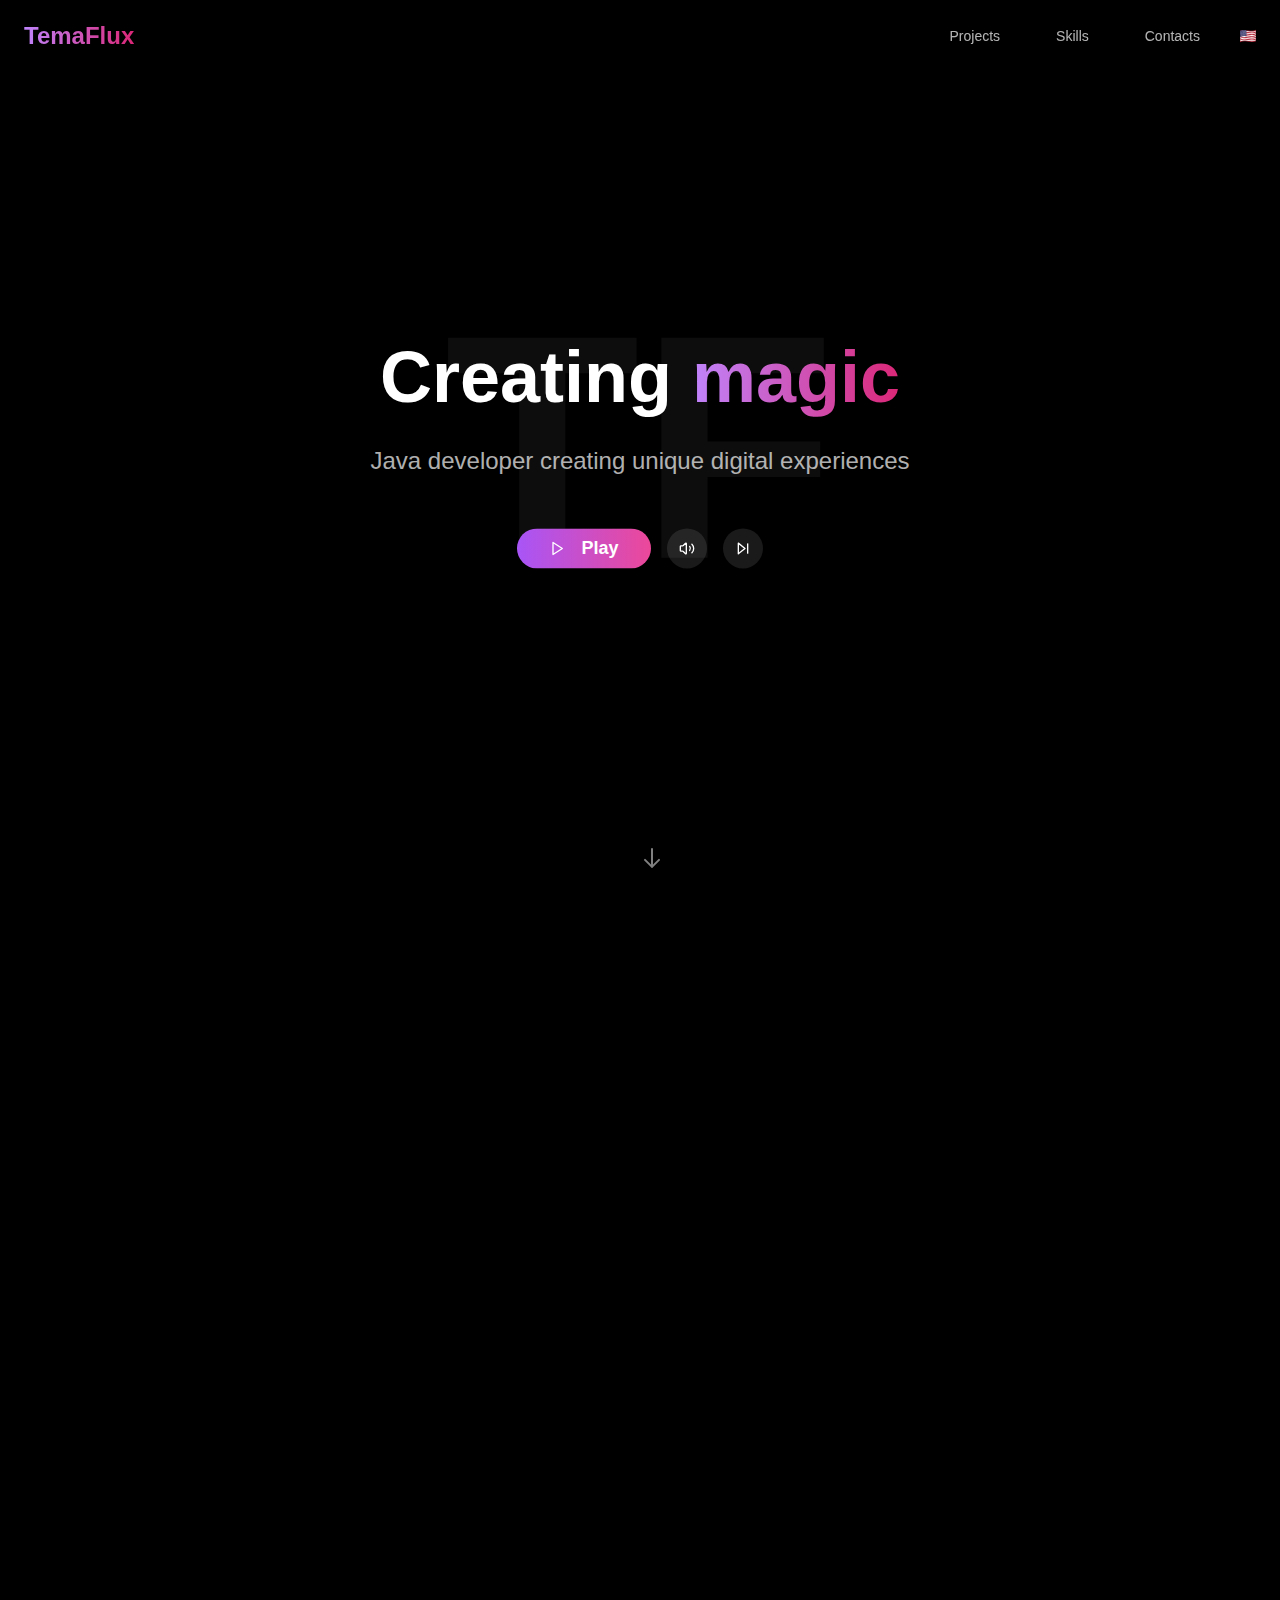
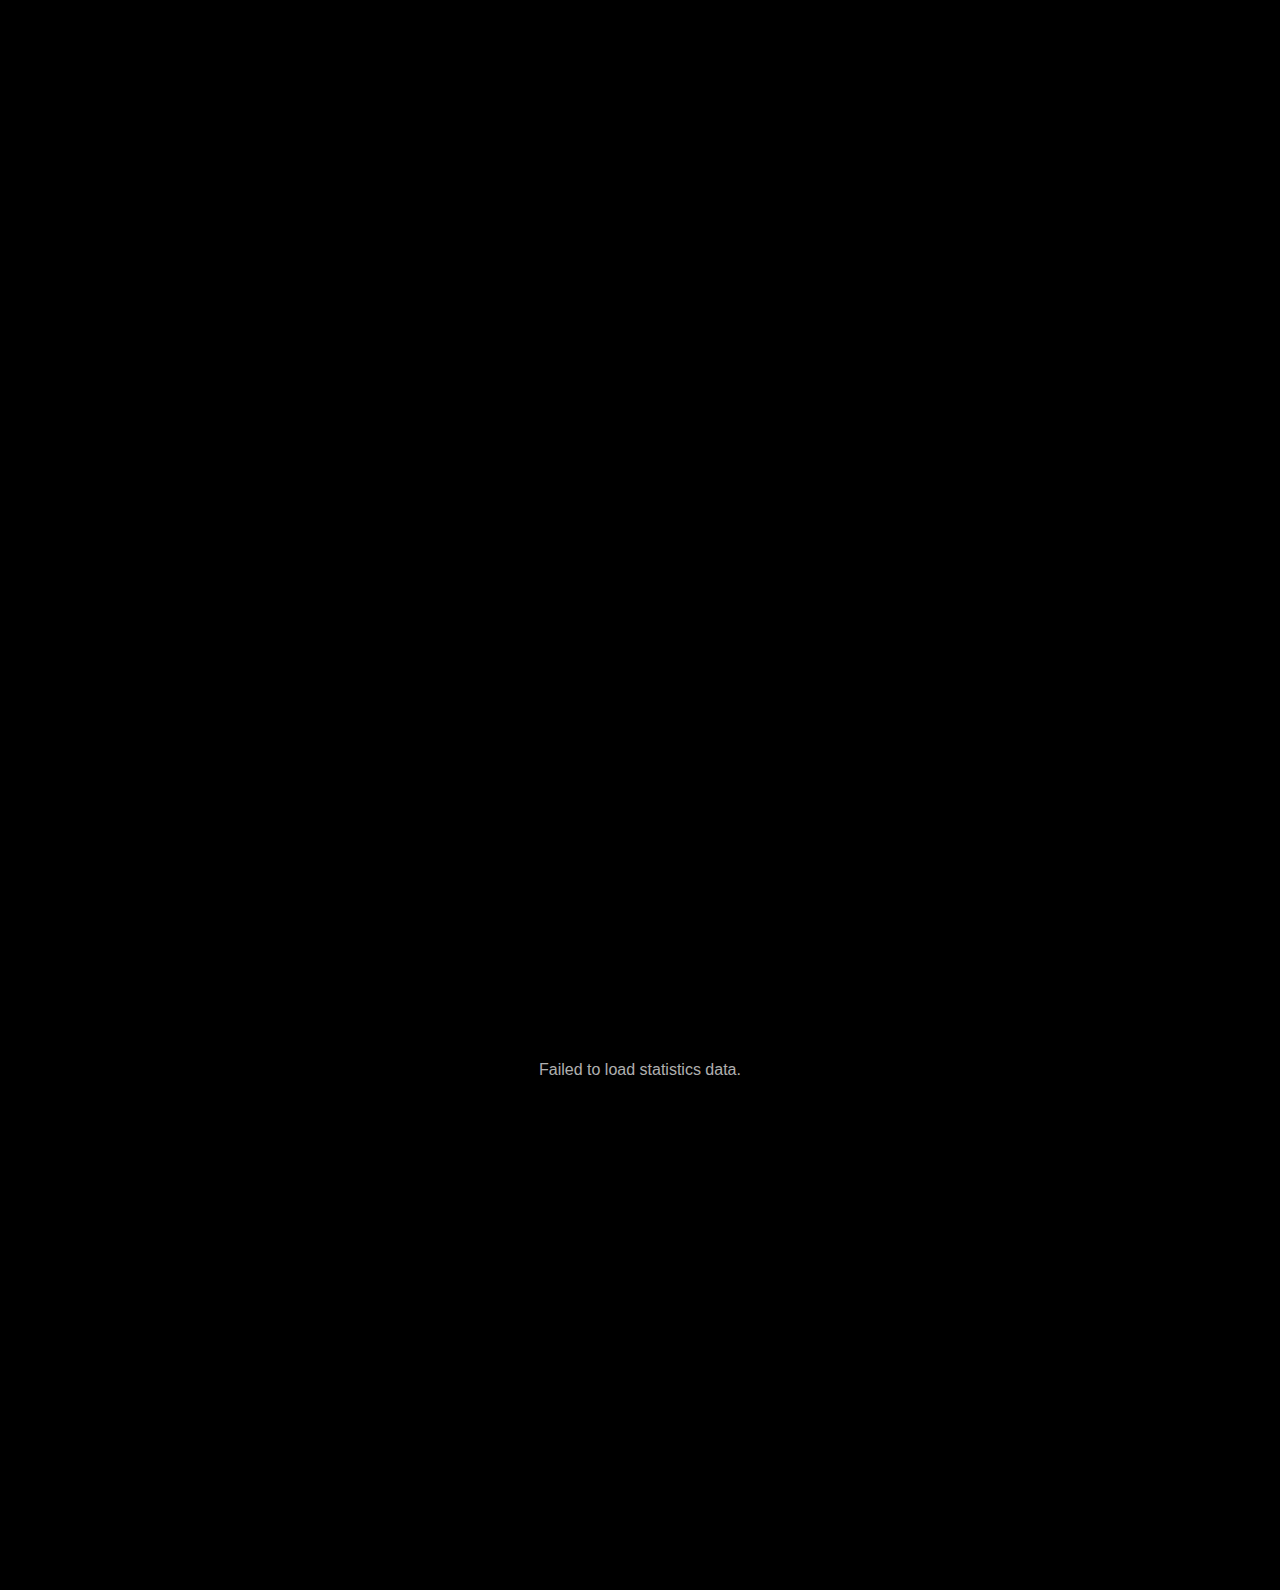
==== commit 7203e46a: "Fix github page" ====
--- a/index.html
+++ b/index.html
@@ -1 +1 @@
-<!DOCTYPE html><html><head><meta charSet="utf-8"/><meta name="viewport" content="width=device-width"/><meta name="next-head-count" content="2"/><link rel="preload" href="/assets/static/css/9e983fae8550e90b.css" as="style"/><link rel="stylesheet" href="/assets/static/css/9e983fae8550e90b.css" data-n-g=""/><noscript data-n-css=""></noscript><script defer="" nomodule="" src="/assets/static/chunks/polyfills-42372ed130431b0a.js"></script><script src="/assets/static/chunks/webpack-35b92941fc8726f9.js" defer=""></script><script src="/assets/static/chunks/framework-c42cdae18ff4feb1.js" defer=""></script><script src="/assets/static/chunks/main-fe86238e90d7b2f5.js" defer=""></script><script src="/assets/static/chunks/pages/app-626265c084b91c0b.js" defer=""></script><script src="/assets/static/chunks/21-75f938d6def5f035.js" defer=""></script><script src="/assets/static/chunks/pages/index-a80a1d595816043b.js" defer=""></script><script src="/assets/static/qaArwHa1fIdNQRUYmGk6-/_buildManifest.js" defer=""></script><script src="/assets/static/qaArwHa1fIdNQRUYmGk6-/_ssgManifest.js" defer=""></script></head><body><div id="__next"><div class="relative min-h-screen bg-black text-white"><header class="fixed top-0 left-0 right-0 z-50 px-6 py-4" style="background-color:rgba(0, 0, 0, 0);backdrop-filter:blur(0px)"><nav class="container mx-auto flex items-center justify-between"><div class="text-2xl font-bold bg-clip-text text-transparent bg-gradient-to-r from-purple-400 to-pink-600">TemaFlux</div><div class="hidden md:flex gap-6 items-center"><div tabindex="0"><a href="#projects" class="inline-flex items-center justify-center gap-2 whitespace-nowrap rounded-md text-sm font-medium ring-offset-background transition-colors focus-visible:outline-none focus-visible:ring-2 focus-visible:ring-ring focus-visible:ring-offset-2 disabled:pointer-events-none disabled:opacity-50 [&amp;_svg]:pointer-events-none [&amp;_svg]:size-4 [&amp;_svg]:shrink-0 h-10 px-4 py-2 text-white/70 hover:text-white hover:bg-white/10">Projects</a></div><div tabindex="0"><a href="#skills" class="inline-flex items-center justify-center gap-2 whitespace-nowrap rounded-md text-sm font-medium ring-offset-background transition-colors focus-visible:outline-none focus-visible:ring-2 focus-visible:ring-ring focus-visible:ring-offset-2 disabled:pointer-events-none disabled:opacity-50 [&amp;_svg]:pointer-events-none [&amp;_svg]:size-4 [&amp;_svg]:shrink-0 h-10 px-4 py-2 text-white/70 hover:text-white hover:bg-white/10">Skills</a></div><div tabindex="0"><a href="#contact" class="inline-flex items-center justify-center gap-2 whitespace-nowrap rounded-md text-sm font-medium ring-offset-background transition-colors focus-visible:outline-none focus-visible:ring-2 focus-visible:ring-ring focus-visible:ring-offset-2 disabled:pointer-events-none disabled:opacity-50 [&amp;_svg]:pointer-events-none [&amp;_svg]:size-4 [&amp;_svg]:shrink-0 h-10 px-4 py-2 text-white/70 hover:text-white hover:bg-white/10">Contacts</a></div><div class="relative group pointer hover:cursor-pointer"><svg width="16" height="16" viewBox="0 0 31 24" fill="none" xmlns="http://www.w3.org/2000/svg"><path d="M0 2.04221C5.38184 -0.742383 10.7438 0.264016 16.1698 1.12828C21.0595 1.90726 26.0041 2.58462 31 0V21.9578C25.6182 24.7424 20.2562 23.736 14.8302 22.8717C9.94048 22.0927 4.99591 21.4154 0 24V2.04221Z" fill="#B22234"></path><path d="M0 3.73117C5.38184 0.946582 10.7438 1.95298 16.1698 2.81724C21.0595 3.59655 26.0041 4.27358 31 1.68896V3.37795C25.6182 6.16287 20.2562 5.15647 14.8302 4.29188C9.94048 3.5129 4.99591 2.83554 0 5.42016V3.73117ZM31 6.75625C25.6182 9.54084 20.2562 8.53444 14.8302 7.67018C9.94048 6.8912 4.99591 6.21384 0 8.79845V7.10947C5.38184 4.32455 10.7438 5.33128 16.1698 6.19554C21.0595 6.97452 26.0041 7.65188 31 5.06726V6.75625ZM0 10.4874C5.38184 7.70285 10.7438 8.70925 16.1698 9.57351C21.0595 10.3525 26.0041 11.0298 31 8.44523V10.1342C25.6182 12.9191 20.2562 11.9124 14.8302 11.0481C9.94048 10.2692 4.99591 9.59181 0 12.1764V10.4874ZM31 13.5125C25.6182 16.2971 20.2562 15.2907 14.8302 14.4264C9.94048 13.6475 4.99591 12.9701 0 15.5547V13.8657C5.38184 11.0808 10.7438 12.0875 16.1698 12.9518C21.0595 13.7308 26.0041 14.4081 31 11.8235V13.5125ZM0 17.2437C5.38184 14.4591 10.7438 15.4655 16.1698 16.3298C21.0595 17.1088 26.0041 17.7861 31 15.2015V16.8905C25.6182 19.6754 20.2562 18.6687 14.8302 17.8044C9.94048 17.0254 4.99591 16.3481 0 18.9327V17.2437ZM31 20.2688C25.6182 23.0534 20.2562 22.047 14.8302 21.1827C9.94048 20.4034 4.99591 19.7264 0 22.311V20.622C5.38184 17.8371 10.7438 18.8435 16.1698 19.7081C21.0595 20.4871 26.0041 21.1644 31 18.5798V20.2688Z" fill="white"></path><path d="M0 2.04218C4.09647 -0.0774674 8.18035 -0.0104829 12.4 0.551532V12.3748C8.31707 11.8314 4.20548 11.6896 0 13.8657V2.04218Z" fill="#3C3B6E"></path><path d="M1.03327 2.05859L1.32846 3.15714C1.07328 3.01206 0.818408 2.87417 0.555664 2.74085C0.87102 2.59283 1.18606 2.45691 1.51087 2.32882L0.738073 3.41168L1.03327 2.05859Z" fill="white"></path><path d="M1.03327 4.42322L1.32846 5.52176C1.07328 5.37636 0.818408 5.23879 0.555664 5.10548C0.87102 4.95746 1.18606 4.8212 1.51087 4.69344L0.738073 5.7763L1.03327 4.42322Z" fill="white"></path><path d="M1.03327 6.78796L1.32846 7.88651C1.07328 7.7411 0.818408 7.60354 0.555664 7.47022C0.87102 7.3222 1.18606 7.18595 1.51087 7.05819L0.738073 8.14105L1.03327 6.78796Z" fill="white"></path><path d="M1.03327 9.15271L1.32846 10.2513C1.07328 10.1058 0.818408 9.96829 0.555664 9.83497C0.87102 9.68662 1.18606 9.5507 1.51087 9.42294L0.738073 10.5058L1.03327 9.15271Z" fill="white"></path><path d="M1.03327 11.5173L1.32846 12.6159C1.07328 12.4705 0.818408 12.3329 0.555664 12.1996C0.87102 12.0512 1.18606 11.9153 1.51087 11.7876L0.738073 12.8704L1.03327 11.5173Z" fill="white"></path><path d="M2.06671 2.83789L2.36191 3.96029C2.10672 3.79462 1.85186 3.63615 1.58911 3.48061C1.90447 3.35906 2.21951 3.24895 2.54431 3.14634L1.77152 4.16679L2.06671 2.83789Z" fill="white"></path><path d="M2.06671 5.20251L2.36191 6.32491C2.10672 6.15925 1.85186 6.00077 1.58911 5.84524C1.90447 5.72369 2.21951 5.61324 2.54431 5.51097L1.77152 6.53142L2.06671 5.20251Z" fill="white"></path><path d="M2.06671 7.56726L2.36191 8.68966C2.10672 8.52399 1.85186 8.36552 1.58911 8.20998C1.90447 8.08843 2.21951 7.97799 2.54431 7.87572L1.77152 8.89617L2.06671 7.56726Z" fill="white"></path><path d="M2.06671 9.93201L2.36191 11.0544C2.10672 10.8887 1.85186 10.7303 1.58911 10.5747C1.90447 10.4532 2.21951 10.3427 2.54431 10.2405L1.77152 11.2609L2.06671 9.93201Z" fill="white"></path><path d="M3.09992 1.33386L3.39511 2.47815C3.13993 2.29386 2.88506 2.11578 2.62231 1.93966C2.93767 1.84294 3.25271 1.75635 3.57752 1.67761L2.80472 2.64022L3.09992 1.33386Z" fill="white"></path><path d="M3.09992 3.69849L3.39511 4.84277C3.13993 4.65849 2.88506 4.48041 2.62231 4.30429C2.93767 4.20757 3.25271 4.12098 3.57752 4.04223L2.80472 5.00452L3.09992 3.69849Z" fill="white"></path><path d="M3.09992 6.06323L3.39511 7.20752C3.13993 7.02323 2.88506 6.84515 2.62231 6.66903C2.93767 6.57231 3.25271 6.48572 3.57752 6.40698L2.80472 7.36926L3.09992 6.06323Z" fill="white"></path><path d="M3.09992 8.42798L3.39511 9.57227C3.13993 9.38765 2.88506 9.2099 2.62231 9.03378C2.93767 8.93706 3.25271 8.85047 3.57752 8.77172L2.80472 9.73401L3.09992 8.42798Z" fill="white"></path><path d="M3.09992 10.7926L3.39511 11.9369C3.13993 11.7523 2.88506 11.5745 2.62231 11.3984C2.93767 11.3017 3.25271 11.2151 3.57752 11.1363L2.80472 12.0986L3.09992 10.7926Z" fill="white"></path><path d="M4.13336 2.26929L4.42856 3.43383L3.65576 2.8411C3.97112 2.76726 4.28616 2.70256 4.61096 2.64538L3.83817 3.55473L4.13336 2.26929Z" fill="white"></path><path d="M4.13336 4.63403L4.42856 5.79858L3.65576 5.20585C3.97112 5.132 4.28616 5.06731 4.61096 5.01013L3.83817 5.91948L4.13336 4.63403Z" fill="white"></path><path d="M4.13336 6.99878L4.42856 8.16333L3.65576 7.5706C3.97112 7.49642 4.28616 7.43205 4.61096 7.37487L3.83817 8.28423L4.13336 6.99878Z" fill="white"></path><path d="M4.13336 9.36316L4.42856 10.528L3.65576 9.9353C3.97112 9.86113 4.28616 9.79676 4.61096 9.73958L3.83817 10.6489L4.13336 9.36316Z" fill="white"></path><path d="M5.16657 0.908691L5.46176 2.09154L4.68896 1.44979C5.00432 1.39653 5.31936 1.35177 5.64417 1.31452L4.87137 2.17519L5.16657 0.908691Z" fill="white"></path><path d="M5.16657 3.27307L5.46176 4.45624L4.68896 3.81417C5.00432 3.76091 5.31936 3.71648 5.64417 3.67923L4.87137 4.53957L5.16657 3.27307Z" fill="white"></path><path d="M5.16657 5.63782L5.46176 6.82099L4.68896 6.17892C5.00432 6.12566 5.31936 6.08122 5.64417 6.04397L4.87137 6.90431L5.16657 5.63782Z" fill="white"></path><path d="M5.16657 8.00256L5.46176 9.18574L4.68896 8.54367C5.00432 8.49041 5.31936 8.44597 5.64417 8.40872L4.87137 9.26906L5.16657 8.00256Z" fill="white"></path><path d="M5.16657 10.3672L5.46176 11.5504L4.68896 10.9083C5.00432 10.855 5.31936 10.8106 5.64417 10.773L4.87137 11.6337L5.16657 10.3672Z" fill="white"></path><path d="M6.20001 1.97485L6.49521 3.17469L5.72241 2.48786C6.03777 2.45355 6.35281 2.42708 6.67762 2.40747L5.90482 3.22436L6.20001 1.97485Z" fill="white"></path><path d="M6.20001 4.3396L6.49521 5.53944L5.72241 4.8526C6.03777 4.81829 6.35281 4.79183 6.67762 4.77222L5.90482 5.5891L6.20001 4.3396Z" fill="white"></path><path d="M6.20001 6.70435L6.49521 7.90418L5.72241 7.21735C6.03777 7.18304 6.35281 7.15657 6.67762 7.13697L5.90482 7.95385L6.20001 6.70435Z" fill="white"></path><path d="M6.20001 9.06897L6.49521 10.2688L5.72241 9.58197C6.03777 9.54766 6.35281 9.5212 6.67762 9.50159L5.90482 10.3181L6.20001 9.06897Z" fill="white"></path><path d="M7.23322 0.73291L7.52841 1.94745L6.75562 1.22075C7.07097 1.20343 7.38601 1.19331 7.71082 1.18938L6.93802 1.96673L7.23322 0.73291Z" fill="white"></path><path d="M7.23322 3.09766L7.52841 4.3122L6.75562 3.5855C7.07097 3.56818 7.38601 3.55772 7.71082 3.55413L6.93802 4.33147L7.23322 3.09766Z" fill="white"></path><path d="M7.23322 5.46228L7.52841 6.67682L6.75562 5.95012C7.07097 5.9328 7.38601 5.92235 7.71082 5.91875L6.93802 6.6961L7.23322 5.46228Z" fill="white"></path><path d="M7.23322 7.82703L7.52841 9.04157L6.75562 8.31487C7.07097 8.29755 7.38601 8.28709 7.71082 8.2835L6.93802 9.06084L7.23322 7.82703Z" fill="white"></path><path d="M7.23322 10.1918L7.52841 11.4063L6.75562 10.6796C7.07097 10.6623 7.38601 10.6518 7.71082 10.6482L6.93802 11.4256L7.23322 10.1918Z" fill="white"></path><path d="M8.26666 1.90527L8.56186 3.13321L7.78906 2.3709C8.10442 2.36894 8.41946 2.37286 8.74427 2.38266L7.97147 3.1257L8.26666 1.90527Z" fill="white"></path><path d="M8.26666 4.27002L8.56186 5.49763L7.78906 4.73564C8.10442 4.73336 8.41946 4.7376 8.74427 4.74741L7.97147 5.49044L8.26666 4.27002Z" fill="white"></path><path d="M8.26666 6.63477L8.56186 7.86238L7.78906 7.10039C8.10442 7.0981 8.41946 7.10235 8.74427 7.11215L7.97147 7.85519L8.26666 6.63477Z" fill="white"></path><path d="M8.26666 8.99939L8.56186 10.227L7.78906 9.46501C8.10442 9.46273 8.41946 9.46665 8.74427 9.47678L7.97147 10.2198L8.26666 8.99939Z" fill="white"></path><path d="M9.30011 0.756714L9.5953 1.99576L8.82251 1.20306L9.77771 1.2524L9.00492 1.96537L9.30011 0.756714Z" fill="white"></path><path d="M9.30011 3.12146L9.5953 4.36051L8.82251 3.5678L9.77771 3.61714L9.00492 4.33012L9.30011 3.12146Z" fill="white"></path><path d="M9.30011 5.48621L9.5953 6.72525L8.82251 5.93255L9.77771 5.98189L9.00492 6.69487L9.30011 5.48621Z" fill="white"></path><path d="M9.30011 7.85095L9.5953 9.09L8.82251 8.2973L9.77771 8.34664L9.00492 9.05961L9.30011 7.85095Z" fill="white"></path><path d="M9.30011 10.2156L9.5953 11.4546L8.82251 10.6619L9.77771 10.7113L9.00492 11.4239L9.30011 10.2156Z" fill="white"></path><path d="M10.3333 2.0105L10.6285 3.25902L9.85571 2.44018L10.8109 2.52121L10.0381 3.20903L10.3333 2.0105Z" fill="white"></path><path d="M10.3333 4.37524L10.6285 5.62377L9.85571 4.80492L10.8109 4.88596L10.0381 5.57377L10.3333 4.37524Z" fill="white"></path><path d="M10.3333 6.73999L10.6285 7.98851L9.85571 7.16967L10.8109 7.25071L10.0381 7.93819L10.3333 6.73999Z" fill="white"></path><path d="M10.3333 9.10461L10.6285 10.3531L9.85571 9.53429L10.8109 9.61533L10.0381 10.3028L10.3333 9.10461Z" fill="white"></path><path d="M11.3668 0.930542L11.662 2.18691L10.8892 1.3465L11.8444 1.45367L11.0716 2.1209L11.3668 0.930542Z" fill="white"></path><path d="M11.3668 3.29529L11.662 4.55165L10.8892 3.71124L11.8444 3.81842L11.0716 4.48532L11.3668 3.29529Z" fill="white"></path><path d="M11.3668 5.66003L11.662 6.9164L10.8892 6.07599L11.8444 6.18317L11.0716 6.85007L11.3668 5.66003Z" fill="white"></path><path d="M11.3668 8.02478L11.662 9.28115L10.8892 8.44074L11.8444 8.54791L11.0716 9.21481L11.3668 8.02478Z" fill="white"></path><path d="M11.3668 10.3894L11.662 11.6458L10.8892 10.8054L11.8444 10.9125L11.0716 11.5794L11.3668 10.3894Z" fill="white"></path><path opacity="0.2" d="M0 2.04221C5.38184 -0.742383 10.7438 0.264016 16.1698 1.12828C21.0595 1.90726 26.0041 2.58462 31 0V21.9578C25.6182 24.7424 20.2562 23.736 14.8302 22.8717C9.94048 22.0927 4.99591 21.4154 0 24V2.04221ZM0.984502 2.67578V22.428C10.6424 18.2371 20.2392 25.5661 30.0155 21.3242V1.57201C20.3576 5.76294 10.7608 -1.56613 0.984502 2.67578Z" fill="#1A1A1A"></path></svg></div></div><div class="md:hidden"><button class="inline-flex items-center justify-center gap-2 whitespace-nowrap rounded-md text-sm font-medium ring-offset-background transition-colors focus-visible:outline-none focus-visible:ring-2 focus-visible:ring-ring focus-visible:ring-offset-2 disabled:pointer-events-none disabled:opacity-50 [&amp;_svg]:pointer-events-none [&amp;_svg]:size-4 [&amp;_svg]:shrink-0 hover:bg-accent hover:text-accent-foreground h-10 px-4 py-2"><svg xmlns="http://www.w3.org/2000/svg" width="24" height="24" viewBox="0 0 24 24" fill="none" stroke="currentColor" stroke-width="2" stroke-linecap="round" stroke-linejoin="round" class="lucide lucide-menu h-6 w-6"><line x1="4" x2="20" y1="12" y2="12"></line><line x1="4" x2="20" y1="6" y2="6"></line><line x1="4" x2="20" y1="18" y2="18"></line></svg></button></div></nav></header><main class="relative z-10"><section class="relative min-h-screen flex items-center justify-center px-6 overflow-hidden"><div class="absolute inset-0 bg-gradient-to-b from-black/70 via-black/50 to-black/70 z-10"></div><div class="absolute inset-0 flex items-center justify-center opacity-5 z-20"><div class="text-[20rem] font-bold text-white">TF</div></div><div class="relative text-center max-w-4xl mx-auto z-30" style="opacity:0;transform:translateY(20px)"><h1 class="text-5xl md:text-7xl font-bold mb-8" style="opacity:0;transform:translateY(20px)">Creating<!-- --> <span class="text-transparent bg-clip-text bg-gradient-to-r from-purple-400 to-pink-600">magic</span></h1><p class="text-xl md:text-2xl text-white/70 mb-12" style="opacity:0;transform:translateY(20px)">Java developer creating unique digital experiences</p><div class="flex flex-col items-center space-y-4" style="opacity:0;transform:translateY(20px)"><div class="flex items-center space-x-4"><button class="justify-center gap-2 whitespace-nowrap ring-offset-background focus-visible:outline-none focus-visible:ring-2 focus-visible:ring-ring focus-visible:ring-offset-2 disabled:pointer-events-none disabled:opacity-50 [&amp;_svg]:pointer-events-none [&amp;_svg]:size-4 [&amp;_svg]:shrink-0 bg-primary hover:bg-primary/90 h-10 px-8 py-3 bg-gradient-to-r from-purple-500 to-pink-500 text-white rounded-full text-lg font-semibold hover:from-purple-600 hover:to-pink-600 transition-all duration-300 flex items-center space-x-2"><svg xmlns="http://www.w3.org/2000/svg" width="24" height="24" viewBox="0 0 24 24" fill="none" stroke="currentColor" stroke-width="2" stroke-linecap="round" stroke-linejoin="round" class="lucide lucide-play w-5 h-5 mr-2"><polygon points="6 3 20 12 6 21 6 3"></polygon></svg>Play</button><button class="inline-flex items-center justify-center gap-2 whitespace-nowrap text-sm font-medium ring-offset-background transition-colors focus-visible:outline-none focus-visible:ring-2 focus-visible:ring-ring focus-visible:ring-offset-2 disabled:pointer-events-none disabled:opacity-50 [&amp;_svg]:pointer-events-none [&amp;_svg]:size-4 [&amp;_svg]:shrink-0 border border-input hover:text-accent-foreground h-10 w-10 rounded-full bg-white/10 hover:bg-white/20 border-none"><svg xmlns="http://www.w3.org/2000/svg" width="24" height="24" viewBox="0 0 24 24" fill="none" stroke="currentColor" stroke-width="2" stroke-linecap="round" stroke-linejoin="round" class="lucide lucide-volume2 w-5 h-5 text-white"><path d="M11 4.702a.705.705 0 0 0-1.203-.498L6.413 7.587A1.4 1.4 0 0 1 5.416 8H3a1 1 0 0 0-1 1v6a1 1 0 0 0 1 1h2.416a1.4 1.4 0 0 1 .997.413l3.383 3.384A.705.705 0 0 0 11 19.298z"></path><path d="M16 9a5 5 0 0 1 0 6"></path><path d="M19.364 18.364a9 9 0 0 0 0-12.728"></path></svg></button><button class="inline-flex items-center justify-center gap-2 whitespace-nowrap text-sm font-medium ring-offset-background transition-colors focus-visible:outline-none focus-visible:ring-2 focus-visible:ring-ring focus-visible:ring-offset-2 disabled:pointer-events-none disabled:opacity-50 [&amp;_svg]:pointer-events-none [&amp;_svg]:size-4 [&amp;_svg]:shrink-0 border border-input hover:text-accent-foreground h-10 w-10 rounded-full bg-white/10 hover:bg-white/20 border-none"><svg xmlns="http://www.w3.org/2000/svg" width="24" height="24" viewBox="0 0 24 24" fill="none" stroke="currentColor" stroke-width="2" stroke-linecap="round" stroke-linejoin="round" class="lucide lucide-skip-forward w-5 h-5 text-white"><polygon points="5 4 15 12 5 20 5 4"></polygon><line x1="19" x2="19" y1="5" y2="19"></line></svg></button></div></div></div><div class="absolute bottom-10 left-1/2 transform -translate-x-1/2 z-30"><svg xmlns="http://www.w3.org/2000/svg" class="h-6 w-6 text-white/50" fill="none" viewBox="0 0 24 24" stroke="currentColor"><path stroke-linecap="round" stroke-linejoin="round" stroke-width="2" d="M19 14l-7 7m0 0l-7-7m7 7V3"></path></svg></div></section><section id="projects" class="py-20 px-6"><div class="container mx-auto"><h2 class="text-4xl font-bold mb-12 text-center" style="opacity:0;transform:translateY(20px)">My Projects</h2><div class="grid grid-cols-1 md:grid-cols-2 lg:grid-cols-3 gap-8"><div style="opacity:0;transform:translateY(20px)"><div tabindex="0"><div class="rounded-lg border text-card-foreground shadow-sm bg-black/50 backdrop-blur-lg border-white/10 hover:border-white/20 transition-colors overflow-hidden"><div class="flex flex-col space-y-1.5 p-6"><div class="text-2xl font-semibold leading-none tracking-tight"><span class="text-transparent bg-clip-text bg-gradient-to-r from-green-400 to-emerald-600">FunnyScape</span></div></div><div class="p-6 pt-0"><p class="text-white/70 mb-4">Unique server with custom plugins</p><a href="https://vk.com/funnyscapes" target="_blank" rel="noopener noreferrer" class="inline-block text-white/50 hover:text-white transition-colors">View Project<!-- --> →</a></div></div></div></div><div style="opacity:0;transform:translateY(20px)"><div tabindex="0"><div class="rounded-lg border text-card-foreground shadow-sm bg-black/50 backdrop-blur-lg border-white/10 hover:border-white/20 transition-colors overflow-hidden"><div class="flex flex-col space-y-1.5 p-6"><div class="text-2xl font-semibold leading-none tracking-tight"><span class="text-transparent bg-clip-text bg-gradient-to-r from-blue-400 to-indigo-600">Anime List</span></div></div><div class="p-6 pt-0"><p class="text-white/70 mb-4">Personal anime list from AniXart</p><a href="https://anime.temaflux.site" target="_blank" rel="noopener noreferrer" class="inline-block text-white/50 hover:text-white transition-colors">View Project<!-- --> →</a></div></div></div></div><div style="opacity:0;transform:translateY(20px)"><div tabindex="0"><div class="rounded-lg border text-card-foreground shadow-sm bg-black/50 backdrop-blur-lg border-white/10 hover:border-white/20 transition-colors overflow-hidden"><div class="flex flex-col space-y-1.5 p-6"><div class="text-2xl font-semibold leading-none tracking-tight"><span class="text-transparent bg-clip-text bg-gradient-to-r from-purple-400 to-pink-600">Miko Bot</span></div></div><div class="p-6 pt-0"><p class="text-white/70 mb-4">Custom Discord bot with anime features</p><a href="https://top.gg/bot/586508012433440768" target="_blank" rel="noopener noreferrer" class="inline-block text-white/50 hover:text-white transition-colors">View Project<!-- --> →</a></div></div></div></div><div style="opacity:0;transform:translateY(20px)"><div tabindex="0"><div class="rounded-lg border text-card-foreground shadow-sm bg-black/50 backdrop-blur-lg border-white/10 hover:border-white/20 transition-colors overflow-hidden"><div class="flex flex-col space-y-1.5 p-6"><div class="text-2xl font-semibold leading-none tracking-tight"><span class="text-transparent bg-clip-text bg-gradient-to-r from-yellow-400 to-orange-600">RageMine</span></div></div><div class="p-6 pt-0"><p class="text-white/70 mb-4">Website functionality development (Backend)</p><a href="https://store.RageMine.su" target="_blank" rel="noopener noreferrer" class="inline-block text-white/50 hover:text-white transition-colors">View Project<!-- --> →</a></div></div></div></div><div style="opacity:0;transform:translateY(20px)"><div tabindex="0"><div class="rounded-lg border text-card-foreground shadow-sm bg-black/50 backdrop-blur-lg border-white/10 hover:border-white/20 transition-colors overflow-hidden"><div class="flex flex-col space-y-1.5 p-6"><div class="text-2xl font-semibold leading-none tracking-tight"><span class="text-transparent bg-clip-text bg-gradient-to-r from-yellow-400 to-yellow-600">FoxDonate</span></div></div><div class="p-6 pt-0"><p class="text-white/70 mb-4">Development of payment system selection</p><a href="https://FoxDon.ru" target="_blank" rel="noopener noreferrer" class="inline-block text-white/50 hover:text-white transition-colors">View Project<!-- --> →</a></div></div></div></div><div style="opacity:0;transform:translateY(20px)"><div tabindex="0"><div class="rounded-lg border text-card-foreground shadow-sm bg-black/50 backdrop-blur-lg border-white/10 hover:border-white/20 transition-colors overflow-hidden"><div class="flex flex-col space-y-1.5 p-6"><div class="text-2xl font-semibold leading-none tracking-tight"><span class="text-transparent bg-clip-text bg-gradient-to-r from-red-400 to-rose-600">AisMC</span></div></div><div class="p-6 pt-0"><p class="text-white/70 mb-4">Website functionality development (Backend)</p><a href="https://demo-aismc.temaflux.site" target="_blank" rel="noopener noreferrer" class="inline-block text-white/50 hover:text-white transition-colors">View Project<!-- --> →</a></div></div></div></div><div style="opacity:0;transform:translateY(20px)"><div tabindex="0"><div class="rounded-lg border text-card-foreground shadow-sm bg-black/50 backdrop-blur-lg border-white/10 hover:border-white/20 transition-colors overflow-hidden"><div class="flex flex-col space-y-1.5 p-6"><div class="text-2xl font-semibold leading-none tracking-tight"><span class="text-transparent bg-clip-text bg-gradient-to-r from-[#80101b] to-[#8c0412]">GD</span></div></div><div class="p-6 pt-0"><p class="text-white/70 mb-4">Website functionality development (Backend)</p><a href="https://gdluxurykitchen.ru" target="_blank" rel="noopener noreferrer" class="inline-block text-white/50 hover:text-white transition-colors">View Project<!-- --> →</a></div></div></div></div><div style="opacity:0;transform:translateY(20px)"><div tabindex="0"><div class="rounded-lg border text-card-foreground shadow-sm bg-black/50 backdrop-blur-lg border-white/10 hover:border-white/20 transition-colors overflow-hidden"><div class="flex flex-col space-y-1.5 p-6"><div class="text-2xl font-semibold leading-none tracking-tight"><span class="text-transparent bg-clip-text bg-gradient-to-r from-sky-400 to-blue-800">Rivnenie</span></div></div><div class="p-6 pt-0"><p class="text-white/70 mb-4">Development of a private server in Genshin Impact</p><a href="https://github.com/Rivnenie" target="_blank" rel="noopener noreferrer" class="inline-block text-white/50 hover:text-white transition-colors">View Project<!-- --> →</a></div></div></div></div><div style="opacity:0;transform:translateY(20px)"><div tabindex="0"><div class="rounded-lg border text-card-foreground shadow-sm bg-black/50 backdrop-blur-lg border-white/10 hover:border-white/20 transition-colors overflow-hidden"><div class="flex flex-col space-y-1.5 p-6"><div class="text-2xl font-semibold leading-none tracking-tight"><span class="text-transparent bg-clip-text bg-gradient-to-r from-neutral-400 to-zinc-800">FabricLeak</span></div></div><div class="p-6 pt-0"><p class="text-white/70 mb-4">Mod for copying menus and other elements from the server</p><a href="#" target="_blank" rel="noopener noreferrer" class="inline-block text-white/50 hover:text-white transition-colors">View Project<!-- --> →</a></div></div></div></div></div></div></section><section id="skills" class="py-20 px-6"><div class="container mx-auto max-w-3xl"><h2 class="text-4xl font-bold mb-12 text-center" style="opacity:0;transform:translateY(20px)">My Skills</h2><div class="space-y-6"><div style="opacity:0;transform:translateX(-20px)"><div class="flex justify-between mb-2"><span class="text-white/70">Java</span><span class="text-white/50">74.55<!-- -->%</span></div><div class="h-2 bg-white/10 rounded-full overflow-hidden"><div class="h-full bg-gradient-to-r from-purple-400 to-pink-600" style="width:0px"></div></div></div><div style="opacity:0;transform:translateX(-20px)"><div class="flex justify-between mb-2"><span class="text-white/70">JavaScript</span><span class="text-white/50">15.65<!-- -->%</span></div><div class="h-2 bg-white/10 rounded-full overflow-hidden"><div class="h-full bg-gradient-to-r from-purple-400 to-pink-600" style="width:0px"></div></div></div><div style="opacity:0;transform:translateX(-20px)"><div class="flex justify-between mb-2"><span class="text-white/70">C#</span><span class="text-white/50">14.55<!-- -->%</span></div><div class="h-2 bg-white/10 rounded-full overflow-hidden"><div class="h-full bg-gradient-to-r from-purple-400 to-pink-600" style="width:0px"></div></div></div><div style="opacity:0;transform:translateX(-20px)"><div class="flex justify-between mb-2"><span class="text-white/70">TypeScript</span><span class="text-white/50">12.65<!-- -->%</span></div><div class="h-2 bg-white/10 rounded-full overflow-hidden"><div class="h-full bg-gradient-to-r from-purple-400 to-pink-600" style="width:0px"></div></div></div><div style="opacity:0;transform:translateX(-20px)"><div class="flex justify-between mb-2"><span class="text-white/70">Vue.js</span><span class="text-white/50">5.81<!-- -->%</span></div><div class="h-2 bg-white/10 rounded-full overflow-hidden"><div class="h-full bg-gradient-to-r from-purple-400 to-pink-600" style="width:0px"></div></div></div><div style="opacity:0;transform:translateX(-20px)"><div class="flex justify-between mb-2"><span class="text-white/70">C++</span><span class="text-white/50">4.22<!-- -->%</span></div><div class="h-2 bg-white/10 rounded-full overflow-hidden"><div class="h-full bg-gradient-to-r from-purple-400 to-pink-600" style="width:0px"></div></div></div><div style="opacity:0;transform:translateX(-20px)"><div class="flex justify-between mb-2"><span class="text-white/70">PHP</span><span class="text-white/50">2.8<!-- -->%</span></div><div class="h-2 bg-white/10 rounded-full overflow-hidden"><div class="h-full bg-gradient-to-r from-purple-400 to-pink-600" style="width:0px"></div></div></div><div style="opacity:0;transform:translateX(-20px)"><div class="flex justify-between mb-2"><span class="text-white/70">React</span><span class="text-white/50">2.25<!-- -->%</span></div><div class="h-2 bg-white/10 rounded-full overflow-hidden"><div class="h-full bg-gradient-to-r from-purple-400 to-pink-600" style="width:0px"></div></div></div></div></div></section><section id="statistics" class="py-20 px-6"><div class="container mx-auto max-w-4xl"><div class="flex justify-between items-center mb-8" style="opacity:0;transform:translateY(20px)"><h2 class="text-4xl font-bold">My Statistics</h2><div class="flex items-center space-x-2"><button type="button" role="switch" aria-checked="true" data-state="checked" value="on" class="peer inline-flex h-6 w-11 shrink-0 cursor-pointer items-center rounded-full border-2 border-transparent transition-colors focus-visible:outline-none focus-visible:ring-2 focus-visible:ring-ring focus-visible:ring-offset-2 focus-visible:ring-offset-background disabled:cursor-not-allowed disabled:opacity-50 data-[state=checked]:bg-primary data-[state=unchecked]:bg-input" id="stats-switch"><span data-state="checked" class="pointer-events-none block h-5 w-5 rounded-full bg-background shadow-lg ring-0 transition-transform data-[state=checked]:translate-x-5 data-[state=unchecked]:translate-x-0"></span></button><input type="checkbox" aria-hidden="true" style="transform:translateX(-100%);position:absolute;pointer-events:none;opacity:0;margin:0" tabindex="-1" checked="" value="on"/><label class="text-sm font-medium leading-none peer-disabled:cursor-not-allowed peer-disabled:opacity-70" for="stats-switch">Enabled</label></div></div><div style="opacity:0;height:0px"><div class="text-center py-12"><div class="inline-block w-8 h-8 border-4 border-t-purple-500 border-r-purple-500 border-b-transparent border-l-transparent rounded-full"></div></div></div></div></section></main><footer id="contact" class="relative z-10 py-20 px-6 bg-black/50 backdrop-blur-lg"><div class="container mx-auto"><div class="text-center" style="opacity:0;transform:translateY(20px)"><h2 class="text-4xl font-bold mb-8">Let&#x27;s create something cool</h2><p class="text-white/70 mb-8 max-w-2xl mx-auto">Open for interesting projects and collaborations. Let&#x27;s bring your ideas to life!</p><div class="flex justify-center gap-6 mb-12"><a href="https://vk.com/artemvka" target="_blank" rel="noopener noreferrer" class="text-white/50 hover:text-white transition-colors" tabindex="0" style="opacity:0;transform:translateY(20px)"><span class="sr-only">VK</span><svg class="w-6 h-6 fill-current" viewBox="0 0 24 24" aria-hidden="true"><path d="M21.579 6.855c.14-.465 0-.806-.662-.806h-2.193c-.558 0-.813.295-.953.619 0 0-1.115 2.719-2.695 4.482-.51.513-.743.675-1.021.675-.139 0-.341-.162-.341-.627V6.855c0-.558-.161-.806-.626-.806H9.642c-.348 0-.558.258-.558.504 0 .528.79.65.871 2.138v3.228c0 .707-.127.836-.407.836-.743 0-2.551-2.729-3.624-5.853-.209-.607-.42-.852-.98-.852H2.752c-.627 0-.752.295-.752.619 0 .582.743 3.462 3.461 7.271 1.812 2.601 4.363 4.011 6.687 4.011 1.393 0 1.565-.313 1.565-.853v-1.966c0-.626.133-.752.574-.752.324 0 .882.164 2.183 1.417 1.486 1.486 1.732 2.153 2.567 2.153h2.192c.626 0 .939-.313.758-.931-.197-.615-.907-1.51-1.849-2.569-.512-.604-1.277-1.254-1.51-1.579-.325-.419-.231-.604 0-.976.001 0 2.672-3.761 2.95-5.04z"></path></svg></a><a href="https://t.me/TemaFlexs" target="_blank" rel="noopener noreferrer" class="text-white/50 hover:text-white transition-colors" tabindex="0" style="opacity:0;transform:translateY(20px)"><span class="sr-only">Telegram</span><svg class="w-6 h-6 fill-current" viewBox="0 0 24 24" aria-hidden="true"><path d="M24 4.557c-.883.392-1.832.656-2.828.775 1.017-.609 1.798-1.574 2.165-2.724-.951.564-2.005.974-3.127 1.195-.897-.957-2.178-1.555-3.594-1.555-3.179 0-5.515 2.966-4.797 6.045-4.091-.205-7.719-2.165-10.148-5.144-1.29 2.213-.669 5.108 1.523 6.574-.806-.026-1.566-.247-2.229-.616-.054 2.281 1.581 4.415 3.949 4.89-.693.188-1.452.232-2.224.084.626 1.956 2.444 3.379 4.6 3.419-2.07 1.623-4.678 2.348-7.29 2.04 2.179 1.397 4.768 2.212 7.548 2.212 9.142 0 14.307-7.721 13.995-14.646.962-.695 1.797-1.562 2.457-2.549z"></path></svg></a><a href="https://github.com/TemaFlux" target="_blank" rel="noopener noreferrer" class="text-white/50 hover:text-white transition-colors" tabindex="0" style="opacity:0;transform:translateY(20px)"><span class="sr-only">GitHub</span><svg class="w-6 h-6 fill-current" viewBox="0 0 24 24" aria-hidden="true"><path d="M12 .297c-6.63 0-12 5.373-12 12 0 5.303 3.438 9.8 8.205 11.385.6.113.82-.258.82-.577 0-.285-.01-1.04-.015-2.04-3.338.724-4.042-1.61-4.042-1.61C4.422 18.07 3.633 17.7 3.633 17.7c-1.087-.744.084-.729.084-.729 1.205.084 1.838 1.236 1.838 1.236 1.07 1.835 2.809 1.305 3.495.998.108-.776.417-1.305.76-1.605-2.665-.3-5.466-1.332-5.466-5.93 0-1.31.465-2.38 1.235-3.22-.135-.303-.54-1.523.105-3.176 0 0 1.005-.322 3.3 1.23.96-.267 1.98-.399 3-.405 1.02.006 2.04.138 3 .405 2.28-1.552 3.285-1.23 3.285-1.23.645 1.653.24 2.873.12 3.176.765.84 1.23 1.91 1.23 3.22 0 4.61-2.805 5.625-5.475 5.92.42.36.81 1.096.81 2.22 0 1.606-.015 2.896-.015 3.286 0 .315.21.69.825.57C20.565 22.092 24 17.592 24 12.297c0-6.627-5.373-12-12-12"></path></svg></a><a href="https://enka.network/u/TemaFlux" target="_blank" rel="noopener noreferrer" class="text-white/50 hover:text-white transition-colors" tabindex="0" style="opacity:0;transform:translateY(20px)"><span class="sr-only">Enkanomiya</span><svg class="w-6 h-6 fill-current" viewBox="0 0 24 24" aria-hidden="true"><path d="M12.2082 2L18.9842 13.8359L16.5941 15.1016L12.2082 7.4375L11.0016 9.57031L8.6114 8.30469L12.2082 2ZM7.38151 10.4375L9.77167 11.7031L5.6643 18.8984H6.63892L5.08416 21.5938H1L7.38151 10.4375ZM12.2779 11.9844L15.1321 14.8672L12.2779 17.75L9.44679 14.8672L12.2779 11.9844ZM20.1909 15.9687L23.4165 21.5937H7.7992L9.35397 18.8984H18.7522L17.824 17.2344L20.1909 15.9687Z"></path></svg></a></div><div class="text-white/30 text-sm" style="opacity:0">© 2018-<!-- -->2025<!-- --> TemaFlux. <!-- -->All rights are not protected.</div></div></div></footer></div></div><script id="__NEXT_DATA__" type="application/json">{"props":{"pageProps":{"_nextI18Next":{"initialI18nStore":{"en":{"common":{"hero":{"title":"Creating","magic":"magic","subtitle":"Java developer creating unique digital experiences","play":"Play","pause":"Pause"},"projects":{"title":"My Projects","viewProject":"View Project","funnyscape":{"title":"FunnyScape","description":"Unique server with custom plugins"},"animeList":{"title":"Anime List","description":"Personal anime list from AniXart"},"mikoBot":{"title":"Miko Bot","description":"Custom Discord bot with anime features"},"rageMine":{"title":"RageMine","description":"Website functionality development (Backend)"},"foxDonate":{"title":"FoxDonate","description":"Development of payment system selection"},"aisMC":{"title":"AisMC","description":"Website functionality development (Backend)"},"gd":{"title":"GD","description":"Website functionality development (Backend)"},"rivnenie":{"title":"Rivnenie","description":"Development of a private server in Genshin Impact"},"fabricLeak":{"title":"FabricLeak","description":"Mod for copying menus and other elements from the server"}},"skills":{"title":"My Skills"},"statistics":{"title":"My Statistics","enabled":"Enabled","disabled":"Disabled","languages":"Programming Languages","totalTime":"Total Coding Time","loadingError":"Failed to load statistics data."},"footer":{"title":"Let's create something cool","subtitle":"Open for interesting projects and collaborations. Let's bring your ideas to life!","rights":"All rights are not protected."},"nav":{"projects":"Projects","skills":"Skills","contacts":"Contacts"},"language":"Language"}},"ru":{"common":{"hero":{"title":"Создаю","magic":"магию","subtitle":"Java-разработчик, создающий уникальные цифровые впечатления","play":"Играть","pause":"Пауза"},"projects":{"title":"Мои проекты","viewProject":"Посмотреть","funnyscape":{"title":"FunnyScape","description":"Уникальный сервер с собственными плагинами"},"animeList":{"title":"Anime List","description":"Персональный список аниме из AniXart"},"mikoBot":{"title":"Miko Bot","description":"Собственный бот в Discord с аниме функциями"},"rageMine":{"title":"RageMine","description":"Разработка функционала сайта (Backend)"},"foxDonate":{"title":"FoxDonate","description":"Разработка выбора системы оплат"},"aisMC":{"title":"AisMC","description":"Разработка функционала сайта (Backend)"},"gd":{"title":"GD","description":"Разработка функционала сайта (Backend)"},"rivnenie":{"title":"Rivnenie","description":"Разработка приватного сервера в Genshin Impact"},"fabricLeak":{"title":"FabricLeak","description":"Мод для копирования меню и прочих элементов из сервера"}},"skills":{"title":"Мои навыки"},"statistics":{"title":"Моя статистика","enabled":"Включено","disabled":"Выключено","languages":"Языки программирования","totalTime":"Общее время кодинга","loadingError":"Не удалось загрузить данные статистики."},"footer":{"title":"Давайте создадим что-то крутое","subtitle":"Открыт для интересных проектов и коллабораций. Давайте воплотим ваши идеи в реальность!","rights":"Все права не защищены."},"nav":{"projects":"Проекты","skills":"Навыки","contacts":"Контакты"},"language":"Язык"}},"uk":{"common":{"hero":{"title":"Створюю","magic":"магію","subtitle":"Java-розробник, що створює унікальні цифрові враження","play":"Грати","pause":"Пауза"},"projects":{"title":"Мої проекти","viewProject":"Переглянути","funnyscape":{"title":"FunnyScape","description":"Унікальний сервер з власними плагінами"},"animeList":{"title":"Anime List","description":"Персональний список аніме з AniXart"},"mikoBot":{"title":"Miko Bot","description":"Власний бот у Discord з аніме функціями"},"rageMine":{"title":"RageMine","description":"Розробка функціоналу сайту (Backend)"},"foxDonate":{"title":"FoxDonate","description":"Розробка вибору системи оплат"},"aisMC":{"title":"AisMC","description":"Розробка функціоналу сайту (Backend)"},"gd":{"title":"GD","description":"Розробка функціоналу сайту (Backend)"},"rivnenie":{"title":"Rivnenie","description":"Розробка приватного сервера в Genshin Impact"},"fabricLeak":{"title":"FabricLeak","description":"Мод для копіювання меню та інших елементів з сервера"}},"skills":{"title":"Мої навички"},"statistics":{"title":"Моя статистика","enabled":"Увімкнено","disabled":"Вимкнено","languages":"Мови програмування","totalTime":"Загальний час кодування","loadingError":"Не вдалося завантажити дані статистики."},"footer":{"title":"Давайте створимо щось круте","subtitle":"Відкритий для цікавих проектів та співпраці. Давайте втілимо ваші ідеї в реальність!","rights":"Всі права не захищені."},"nav":{"projects":"Проекти","skills":"Навички","contacts":"Контакти"},"language":"Мова"}}},"initialLocale":"en","ns":["common"],"userConfig":{"i18n":{"defaultLocale":"en","locales":["en","ru","uk"]},"default":{"i18n":{"defaultLocale":"en","locales":["en","ru","uk"]}}}}},"__N_SSG":true},"page":"/","query":{},"buildId":"qaArwHa1fIdNQRUYmGk6-","isFallback":false,"gsp":true,"scriptLoader":[]}</script></body></html>+<!DOCTYPE html><html><head><meta charSet="utf-8"/><meta name="viewport" content="width=device-width"/><meta name="next-head-count" content="2"/><link rel="preload" href="/assets/static/css/9e983fae8550e90b.css" as="style"/><link rel="stylesheet" href="/assets/static/css/9e983fae8550e90b.css" data-n-g=""/><noscript data-n-css=""></noscript><script defer="" nomodule="" src="/assets/static/chunks/polyfills-42372ed130431b0a.js"></script><script src="/assets/static/chunks/webpack-35b92941fc8726f9.js" defer=""></script><script src="/assets/static/chunks/framework-c42cdae18ff4feb1.js" defer=""></script><script src="/assets/static/chunks/main-fe86238e90d7b2f5.js" defer=""></script><script src="/assets/static/chunks/pages/app-626265c084b91c0b.js" defer=""></script><script src="/assets/static/chunks/21-75f938d6def5f035.js" defer=""></script><script src="/assets/static/chunks/pages/index-a80a1d595816043b.js" defer=""></script><script src="/assets/static/qaArwHa1fIdNQRUYmGk6-/buildManifest.js" defer=""></script><script src="/assets/static/qaArwHa1fIdNQRUYmGk6-/ssgManifest.js" defer=""></script></head><body><div id="__next"><div class="relative min-h-screen bg-black text-white"><header class="fixed top-0 left-0 right-0 z-50 px-6 py-4" style="background-color:rgba(0, 0, 0, 0);backdrop-filter:blur(0px)"><nav class="container mx-auto flex items-center justify-between"><div class="text-2xl font-bold bg-clip-text text-transparent bg-gradient-to-r from-purple-400 to-pink-600">TemaFlux</div><div class="hidden md:flex gap-6 items-center"><div tabindex="0"><a href="#projects" class="inline-flex items-center justify-center gap-2 whitespace-nowrap rounded-md text-sm font-medium ring-offset-background transition-colors focus-visible:outline-none focus-visible:ring-2 focus-visible:ring-ring focus-visible:ring-offset-2 disabled:pointer-events-none disabled:opacity-50 [&amp;_svg]:pointer-events-none [&amp;_svg]:size-4 [&amp;_svg]:shrink-0 h-10 px-4 py-2 text-white/70 hover:text-white hover:bg-white/10">Projects</a></div><div tabindex="0"><a href="#skills" class="inline-flex items-center justify-center gap-2 whitespace-nowrap rounded-md text-sm font-medium ring-offset-background transition-colors focus-visible:outline-none focus-visible:ring-2 focus-visible:ring-ring focus-visible:ring-offset-2 disabled:pointer-events-none disabled:opacity-50 [&amp;_svg]:pointer-events-none [&amp;_svg]:size-4 [&amp;_svg]:shrink-0 h-10 px-4 py-2 text-white/70 hover:text-white hover:bg-white/10">Skills</a></div><div tabindex="0"><a href="#contact" class="inline-flex items-center justify-center gap-2 whitespace-nowrap rounded-md text-sm font-medium ring-offset-background transition-colors focus-visible:outline-none focus-visible:ring-2 focus-visible:ring-ring focus-visible:ring-offset-2 disabled:pointer-events-none disabled:opacity-50 [&amp;_svg]:pointer-events-none [&amp;_svg]:size-4 [&amp;_svg]:shrink-0 h-10 px-4 py-2 text-white/70 hover:text-white hover:bg-white/10">Contacts</a></div><div class="relative group pointer hover:cursor-pointer"><svg width="16" height="16" viewBox="0 0 31 24" fill="none" xmlns="http://www.w3.org/2000/svg"><path d="M0 2.04221C5.38184 -0.742383 10.7438 0.264016 16.1698 1.12828C21.0595 1.90726 26.0041 2.58462 31 0V21.9578C25.6182 24.7424 20.2562 23.736 14.8302 22.8717C9.94048 22.0927 4.99591 21.4154 0 24V2.04221Z" fill="#B22234"></path><path d="M0 3.73117C5.38184 0.946582 10.7438 1.95298 16.1698 2.81724C21.0595 3.59655 26.0041 4.27358 31 1.68896V3.37795C25.6182 6.16287 20.2562 5.15647 14.8302 4.29188C9.94048 3.5129 4.99591 2.83554 0 5.42016V3.73117ZM31 6.75625C25.6182 9.54084 20.2562 8.53444 14.8302 7.67018C9.94048 6.8912 4.99591 6.21384 0 8.79845V7.10947C5.38184 4.32455 10.7438 5.33128 16.1698 6.19554C21.0595 6.97452 26.0041 7.65188 31 5.06726V6.75625ZM0 10.4874C5.38184 7.70285 10.7438 8.70925 16.1698 9.57351C21.0595 10.3525 26.0041 11.0298 31 8.44523V10.1342C25.6182 12.9191 20.2562 11.9124 14.8302 11.0481C9.94048 10.2692 4.99591 9.59181 0 12.1764V10.4874ZM31 13.5125C25.6182 16.2971 20.2562 15.2907 14.8302 14.4264C9.94048 13.6475 4.99591 12.9701 0 15.5547V13.8657C5.38184 11.0808 10.7438 12.0875 16.1698 12.9518C21.0595 13.7308 26.0041 14.4081 31 11.8235V13.5125ZM0 17.2437C5.38184 14.4591 10.7438 15.4655 16.1698 16.3298C21.0595 17.1088 26.0041 17.7861 31 15.2015V16.8905C25.6182 19.6754 20.2562 18.6687 14.8302 17.8044C9.94048 17.0254 4.99591 16.3481 0 18.9327V17.2437ZM31 20.2688C25.6182 23.0534 20.2562 22.047 14.8302 21.1827C9.94048 20.4034 4.99591 19.7264 0 22.311V20.622C5.38184 17.8371 10.7438 18.8435 16.1698 19.7081C21.0595 20.4871 26.0041 21.1644 31 18.5798V20.2688Z" fill="white"></path><path d="M0 2.04218C4.09647 -0.0774674 8.18035 -0.0104829 12.4 0.551532V12.3748C8.31707 11.8314 4.20548 11.6896 0 13.8657V2.04218Z" fill="#3C3B6E"></path><path d="M1.03327 2.05859L1.32846 3.15714C1.07328 3.01206 0.818408 2.87417 0.555664 2.74085C0.87102 2.59283 1.18606 2.45691 1.51087 2.32882L0.738073 3.41168L1.03327 2.05859Z" fill="white"></path><path d="M1.03327 4.42322L1.32846 5.52176C1.07328 5.37636 0.818408 5.23879 0.555664 5.10548C0.87102 4.95746 1.18606 4.8212 1.51087 4.69344L0.738073 5.7763L1.03327 4.42322Z" fill="white"></path><path d="M1.03327 6.78796L1.32846 7.88651C1.07328 7.7411 0.818408 7.60354 0.555664 7.47022C0.87102 7.3222 1.18606 7.18595 1.51087 7.05819L0.738073 8.14105L1.03327 6.78796Z" fill="white"></path><path d="M1.03327 9.15271L1.32846 10.2513C1.07328 10.1058 0.818408 9.96829 0.555664 9.83497C0.87102 9.68662 1.18606 9.5507 1.51087 9.42294L0.738073 10.5058L1.03327 9.15271Z" fill="white"></path><path d="M1.03327 11.5173L1.32846 12.6159C1.07328 12.4705 0.818408 12.3329 0.555664 12.1996C0.87102 12.0512 1.18606 11.9153 1.51087 11.7876L0.738073 12.8704L1.03327 11.5173Z" fill="white"></path><path d="M2.06671 2.83789L2.36191 3.96029C2.10672 3.79462 1.85186 3.63615 1.58911 3.48061C1.90447 3.35906 2.21951 3.24895 2.54431 3.14634L1.77152 4.16679L2.06671 2.83789Z" fill="white"></path><path d="M2.06671 5.20251L2.36191 6.32491C2.10672 6.15925 1.85186 6.00077 1.58911 5.84524C1.90447 5.72369 2.21951 5.61324 2.54431 5.51097L1.77152 6.53142L2.06671 5.20251Z" fill="white"></path><path d="M2.06671 7.56726L2.36191 8.68966C2.10672 8.52399 1.85186 8.36552 1.58911 8.20998C1.90447 8.08843 2.21951 7.97799 2.54431 7.87572L1.77152 8.89617L2.06671 7.56726Z" fill="white"></path><path d="M2.06671 9.93201L2.36191 11.0544C2.10672 10.8887 1.85186 10.7303 1.58911 10.5747C1.90447 10.4532 2.21951 10.3427 2.54431 10.2405L1.77152 11.2609L2.06671 9.93201Z" fill="white"></path><path d="M3.09992 1.33386L3.39511 2.47815C3.13993 2.29386 2.88506 2.11578 2.62231 1.93966C2.93767 1.84294 3.25271 1.75635 3.57752 1.67761L2.80472 2.64022L3.09992 1.33386Z" fill="white"></path><path d="M3.09992 3.69849L3.39511 4.84277C3.13993 4.65849 2.88506 4.48041 2.62231 4.30429C2.93767 4.20757 3.25271 4.12098 3.57752 4.04223L2.80472 5.00452L3.09992 3.69849Z" fill="white"></path><path d="M3.09992 6.06323L3.39511 7.20752C3.13993 7.02323 2.88506 6.84515 2.62231 6.66903C2.93767 6.57231 3.25271 6.48572 3.57752 6.40698L2.80472 7.36926L3.09992 6.06323Z" fill="white"></path><path d="M3.09992 8.42798L3.39511 9.57227C3.13993 9.38765 2.88506 9.2099 2.62231 9.03378C2.93767 8.93706 3.25271 8.85047 3.57752 8.77172L2.80472 9.73401L3.09992 8.42798Z" fill="white"></path><path d="M3.09992 10.7926L3.39511 11.9369C3.13993 11.7523 2.88506 11.5745 2.62231 11.3984C2.93767 11.3017 3.25271 11.2151 3.57752 11.1363L2.80472 12.0986L3.09992 10.7926Z" fill="white"></path><path d="M4.13336 2.26929L4.42856 3.43383L3.65576 2.8411C3.97112 2.76726 4.28616 2.70256 4.61096 2.64538L3.83817 3.55473L4.13336 2.26929Z" fill="white"></path><path d="M4.13336 4.63403L4.42856 5.79858L3.65576 5.20585C3.97112 5.132 4.28616 5.06731 4.61096 5.01013L3.83817 5.91948L4.13336 4.63403Z" fill="white"></path><path d="M4.13336 6.99878L4.42856 8.16333L3.65576 7.5706C3.97112 7.49642 4.28616 7.43205 4.61096 7.37487L3.83817 8.28423L4.13336 6.99878Z" fill="white"></path><path d="M4.13336 9.36316L4.42856 10.528L3.65576 9.9353C3.97112 9.86113 4.28616 9.79676 4.61096 9.73958L3.83817 10.6489L4.13336 9.36316Z" fill="white"></path><path d="M5.16657 0.908691L5.46176 2.09154L4.68896 1.44979C5.00432 1.39653 5.31936 1.35177 5.64417 1.31452L4.87137 2.17519L5.16657 0.908691Z" fill="white"></path><path d="M5.16657 3.27307L5.46176 4.45624L4.68896 3.81417C5.00432 3.76091 5.31936 3.71648 5.64417 3.67923L4.87137 4.53957L5.16657 3.27307Z" fill="white"></path><path d="M5.16657 5.63782L5.46176 6.82099L4.68896 6.17892C5.00432 6.12566 5.31936 6.08122 5.64417 6.04397L4.87137 6.90431L5.16657 5.63782Z" fill="white"></path><path d="M5.16657 8.00256L5.46176 9.18574L4.68896 8.54367C5.00432 8.49041 5.31936 8.44597 5.64417 8.40872L4.87137 9.26906L5.16657 8.00256Z" fill="white"></path><path d="M5.16657 10.3672L5.46176 11.5504L4.68896 10.9083C5.00432 10.855 5.31936 10.8106 5.64417 10.773L4.87137 11.6337L5.16657 10.3672Z" fill="white"></path><path d="M6.20001 1.97485L6.49521 3.17469L5.72241 2.48786C6.03777 2.45355 6.35281 2.42708 6.67762 2.40747L5.90482 3.22436L6.20001 1.97485Z" fill="white"></path><path d="M6.20001 4.3396L6.49521 5.53944L5.72241 4.8526C6.03777 4.81829 6.35281 4.79183 6.67762 4.77222L5.90482 5.5891L6.20001 4.3396Z" fill="white"></path><path d="M6.20001 6.70435L6.49521 7.90418L5.72241 7.21735C6.03777 7.18304 6.35281 7.15657 6.67762 7.13697L5.90482 7.95385L6.20001 6.70435Z" fill="white"></path><path d="M6.20001 9.06897L6.49521 10.2688L5.72241 9.58197C6.03777 9.54766 6.35281 9.5212 6.67762 9.50159L5.90482 10.3181L6.20001 9.06897Z" fill="white"></path><path d="M7.23322 0.73291L7.52841 1.94745L6.75562 1.22075C7.07097 1.20343 7.38601 1.19331 7.71082 1.18938L6.93802 1.96673L7.23322 0.73291Z" fill="white"></path><path d="M7.23322 3.09766L7.52841 4.3122L6.75562 3.5855C7.07097 3.56818 7.38601 3.55772 7.71082 3.55413L6.93802 4.33147L7.23322 3.09766Z" fill="white"></path><path d="M7.23322 5.46228L7.52841 6.67682L6.75562 5.95012C7.07097 5.9328 7.38601 5.92235 7.71082 5.91875L6.93802 6.6961L7.23322 5.46228Z" fill="white"></path><path d="M7.23322 7.82703L7.52841 9.04157L6.75562 8.31487C7.07097 8.29755 7.38601 8.28709 7.71082 8.2835L6.93802 9.06084L7.23322 7.82703Z" fill="white"></path><path d="M7.23322 10.1918L7.52841 11.4063L6.75562 10.6796C7.07097 10.6623 7.38601 10.6518 7.71082 10.6482L6.93802 11.4256L7.23322 10.1918Z" fill="white"></path><path d="M8.26666 1.90527L8.56186 3.13321L7.78906 2.3709C8.10442 2.36894 8.41946 2.37286 8.74427 2.38266L7.97147 3.1257L8.26666 1.90527Z" fill="white"></path><path d="M8.26666 4.27002L8.56186 5.49763L7.78906 4.73564C8.10442 4.73336 8.41946 4.7376 8.74427 4.74741L7.97147 5.49044L8.26666 4.27002Z" fill="white"></path><path d="M8.26666 6.63477L8.56186 7.86238L7.78906 7.10039C8.10442 7.0981 8.41946 7.10235 8.74427 7.11215L7.97147 7.85519L8.26666 6.63477Z" fill="white"></path><path d="M8.26666 8.99939L8.56186 10.227L7.78906 9.46501C8.10442 9.46273 8.41946 9.46665 8.74427 9.47678L7.97147 10.2198L8.26666 8.99939Z" fill="white"></path><path d="M9.30011 0.756714L9.5953 1.99576L8.82251 1.20306L9.77771 1.2524L9.00492 1.96537L9.30011 0.756714Z" fill="white"></path><path d="M9.30011 3.12146L9.5953 4.36051L8.82251 3.5678L9.77771 3.61714L9.00492 4.33012L9.30011 3.12146Z" fill="white"></path><path d="M9.30011 5.48621L9.5953 6.72525L8.82251 5.93255L9.77771 5.98189L9.00492 6.69487L9.30011 5.48621Z" fill="white"></path><path d="M9.30011 7.85095L9.5953 9.09L8.82251 8.2973L9.77771 8.34664L9.00492 9.05961L9.30011 7.85095Z" fill="white"></path><path d="M9.30011 10.2156L9.5953 11.4546L8.82251 10.6619L9.77771 10.7113L9.00492 11.4239L9.30011 10.2156Z" fill="white"></path><path d="M10.3333 2.0105L10.6285 3.25902L9.85571 2.44018L10.8109 2.52121L10.0381 3.20903L10.3333 2.0105Z" fill="white"></path><path d="M10.3333 4.37524L10.6285 5.62377L9.85571 4.80492L10.8109 4.88596L10.0381 5.57377L10.3333 4.37524Z" fill="white"></path><path d="M10.3333 6.73999L10.6285 7.98851L9.85571 7.16967L10.8109 7.25071L10.0381 7.93819L10.3333 6.73999Z" fill="white"></path><path d="M10.3333 9.10461L10.6285 10.3531L9.85571 9.53429L10.8109 9.61533L10.0381 10.3028L10.3333 9.10461Z" fill="white"></path><path d="M11.3668 0.930542L11.662 2.18691L10.8892 1.3465L11.8444 1.45367L11.0716 2.1209L11.3668 0.930542Z" fill="white"></path><path d="M11.3668 3.29529L11.662 4.55165L10.8892 3.71124L11.8444 3.81842L11.0716 4.48532L11.3668 3.29529Z" fill="white"></path><path d="M11.3668 5.66003L11.662 6.9164L10.8892 6.07599L11.8444 6.18317L11.0716 6.85007L11.3668 5.66003Z" fill="white"></path><path d="M11.3668 8.02478L11.662 9.28115L10.8892 8.44074L11.8444 8.54791L11.0716 9.21481L11.3668 8.02478Z" fill="white"></path><path d="M11.3668 10.3894L11.662 11.6458L10.8892 10.8054L11.8444 10.9125L11.0716 11.5794L11.3668 10.3894Z" fill="white"></path><path opacity="0.2" d="M0 2.04221C5.38184 -0.742383 10.7438 0.264016 16.1698 1.12828C21.0595 1.90726 26.0041 2.58462 31 0V21.9578C25.6182 24.7424 20.2562 23.736 14.8302 22.8717C9.94048 22.0927 4.99591 21.4154 0 24V2.04221ZM0.984502 2.67578V22.428C10.6424 18.2371 20.2392 25.5661 30.0155 21.3242V1.57201C20.3576 5.76294 10.7608 -1.56613 0.984502 2.67578Z" fill="#1A1A1A"></path></svg></div></div><div class="md:hidden"><button class="inline-flex items-center justify-center gap-2 whitespace-nowrap rounded-md text-sm font-medium ring-offset-background transition-colors focus-visible:outline-none focus-visible:ring-2 focus-visible:ring-ring focus-visible:ring-offset-2 disabled:pointer-events-none disabled:opacity-50 [&amp;_svg]:pointer-events-none [&amp;_svg]:size-4 [&amp;_svg]:shrink-0 hover:bg-accent hover:text-accent-foreground h-10 px-4 py-2"><svg xmlns="http://www.w3.org/2000/svg" width="24" height="24" viewBox="0 0 24 24" fill="none" stroke="currentColor" stroke-width="2" stroke-linecap="round" stroke-linejoin="round" class="lucide lucide-menu h-6 w-6"><line x1="4" x2="20" y1="12" y2="12"></line><line x1="4" x2="20" y1="6" y2="6"></line><line x1="4" x2="20" y1="18" y2="18"></line></svg></button></div></nav></header><main class="relative z-10"><section class="relative min-h-screen flex items-center justify-center px-6 overflow-hidden"><div class="absolute inset-0 bg-gradient-to-b from-black/70 via-black/50 to-black/70 z-10"></div><div class="absolute inset-0 flex items-center justify-center opacity-5 z-20"><div class="text-[20rem] font-bold text-white">TF</div></div><div class="relative text-center max-w-4xl mx-auto z-30" style="opacity:0;transform:translateY(20px)"><h1 class="text-5xl md:text-7xl font-bold mb-8" style="opacity:0;transform:translateY(20px)">Creating<!-- --> <span class="text-transparent bg-clip-text bg-gradient-to-r from-purple-400 to-pink-600">magic</span></h1><p class="text-xl md:text-2xl text-white/70 mb-12" style="opacity:0;transform:translateY(20px)">Java developer creating unique digital experiences</p><div class="flex flex-col items-center space-y-4" style="opacity:0;transform:translateY(20px)"><div class="flex items-center space-x-4"><button class="justify-center gap-2 whitespace-nowrap ring-offset-background focus-visible:outline-none focus-visible:ring-2 focus-visible:ring-ring focus-visible:ring-offset-2 disabled:pointer-events-none disabled:opacity-50 [&amp;_svg]:pointer-events-none [&amp;_svg]:size-4 [&amp;_svg]:shrink-0 bg-primary hover:bg-primary/90 h-10 px-8 py-3 bg-gradient-to-r from-purple-500 to-pink-500 text-white rounded-full text-lg font-semibold hover:from-purple-600 hover:to-pink-600 transition-all duration-300 flex items-center space-x-2"><svg xmlns="http://www.w3.org/2000/svg" width="24" height="24" viewBox="0 0 24 24" fill="none" stroke="currentColor" stroke-width="2" stroke-linecap="round" stroke-linejoin="round" class="lucide lucide-play w-5 h-5 mr-2"><polygon points="6 3 20 12 6 21 6 3"></polygon></svg>Play</button><button class="inline-flex items-center justify-center gap-2 whitespace-nowrap text-sm font-medium ring-offset-background transition-colors focus-visible:outline-none focus-visible:ring-2 focus-visible:ring-ring focus-visible:ring-offset-2 disabled:pointer-events-none disabled:opacity-50 [&amp;_svg]:pointer-events-none [&amp;_svg]:size-4 [&amp;_svg]:shrink-0 border border-input hover:text-accent-foreground h-10 w-10 rounded-full bg-white/10 hover:bg-white/20 border-none"><svg xmlns="http://www.w3.org/2000/svg" width="24" height="24" viewBox="0 0 24 24" fill="none" stroke="currentColor" stroke-width="2" stroke-linecap="round" stroke-linejoin="round" class="lucide lucide-volume2 w-5 h-5 text-white"><path d="M11 4.702a.705.705 0 0 0-1.203-.498L6.413 7.587A1.4 1.4 0 0 1 5.416 8H3a1 1 0 0 0-1 1v6a1 1 0 0 0 1 1h2.416a1.4 1.4 0 0 1 .997.413l3.383 3.384A.705.705 0 0 0 11 19.298z"></path><path d="M16 9a5 5 0 0 1 0 6"></path><path d="M19.364 18.364a9 9 0 0 0 0-12.728"></path></svg></button><button class="inline-flex items-center justify-center gap-2 whitespace-nowrap text-sm font-medium ring-offset-background transition-colors focus-visible:outline-none focus-visible:ring-2 focus-visible:ring-ring focus-visible:ring-offset-2 disabled:pointer-events-none disabled:opacity-50 [&amp;_svg]:pointer-events-none [&amp;_svg]:size-4 [&amp;_svg]:shrink-0 border border-input hover:text-accent-foreground h-10 w-10 rounded-full bg-white/10 hover:bg-white/20 border-none"><svg xmlns="http://www.w3.org/2000/svg" width="24" height="24" viewBox="0 0 24 24" fill="none" stroke="currentColor" stroke-width="2" stroke-linecap="round" stroke-linejoin="round" class="lucide lucide-skip-forward w-5 h-5 text-white"><polygon points="5 4 15 12 5 20 5 4"></polygon><line x1="19" x2="19" y1="5" y2="19"></line></svg></button></div></div></div><div class="absolute bottom-10 left-1/2 transform -translate-x-1/2 z-30"><svg xmlns="http://www.w3.org/2000/svg" class="h-6 w-6 text-white/50" fill="none" viewBox="0 0 24 24" stroke="currentColor"><path stroke-linecap="round" stroke-linejoin="round" stroke-width="2" d="M19 14l-7 7m0 0l-7-7m7 7V3"></path></svg></div></section><section id="projects" class="py-20 px-6"><div class="container mx-auto"><h2 class="text-4xl font-bold mb-12 text-center" style="opacity:0;transform:translateY(20px)">My Projects</h2><div class="grid grid-cols-1 md:grid-cols-2 lg:grid-cols-3 gap-8"><div style="opacity:0;transform:translateY(20px)"><div tabindex="0"><div class="rounded-lg border text-card-foreground shadow-sm bg-black/50 backdrop-blur-lg border-white/10 hover:border-white/20 transition-colors overflow-hidden"><div class="flex flex-col space-y-1.5 p-6"><div class="text-2xl font-semibold leading-none tracking-tight"><span class="text-transparent bg-clip-text bg-gradient-to-r from-green-400 to-emerald-600">FunnyScape</span></div></div><div class="p-6 pt-0"><p class="text-white/70 mb-4">Unique server with custom plugins</p><a href="https://vk.com/funnyscapes" target="_blank" rel="noopener noreferrer" class="inline-block text-white/50 hover:text-white transition-colors">View Project<!-- --> →</a></div></div></div></div><div style="opacity:0;transform:translateY(20px)"><div tabindex="0"><div class="rounded-lg border text-card-foreground shadow-sm bg-black/50 backdrop-blur-lg border-white/10 hover:border-white/20 transition-colors overflow-hidden"><div class="flex flex-col space-y-1.5 p-6"><div class="text-2xl font-semibold leading-none tracking-tight"><span class="text-transparent bg-clip-text bg-gradient-to-r from-blue-400 to-indigo-600">Anime List</span></div></div><div class="p-6 pt-0"><p class="text-white/70 mb-4">Personal anime list from AniXart</p><a href="https://anime.temaflux.site" target="_blank" rel="noopener noreferrer" class="inline-block text-white/50 hover:text-white transition-colors">View Project<!-- --> →</a></div></div></div></div><div style="opacity:0;transform:translateY(20px)"><div tabindex="0"><div class="rounded-lg border text-card-foreground shadow-sm bg-black/50 backdrop-blur-lg border-white/10 hover:border-white/20 transition-colors overflow-hidden"><div class="flex flex-col space-y-1.5 p-6"><div class="text-2xl font-semibold leading-none tracking-tight"><span class="text-transparent bg-clip-text bg-gradient-to-r from-purple-400 to-pink-600">Miko Bot</span></div></div><div class="p-6 pt-0"><p class="text-white/70 mb-4">Custom Discord bot with anime features</p><a href="https://top.gg/bot/586508012433440768" target="_blank" rel="noopener noreferrer" class="inline-block text-white/50 hover:text-white transition-colors">View Project<!-- --> →</a></div></div></div></div><div style="opacity:0;transform:translateY(20px)"><div tabindex="0"><div class="rounded-lg border text-card-foreground shadow-sm bg-black/50 backdrop-blur-lg border-white/10 hover:border-white/20 transition-colors overflow-hidden"><div class="flex flex-col space-y-1.5 p-6"><div class="text-2xl font-semibold leading-none tracking-tight"><span class="text-transparent bg-clip-text bg-gradient-to-r from-yellow-400 to-orange-600">RageMine</span></div></div><div class="p-6 pt-0"><p class="text-white/70 mb-4">Website functionality development (Backend)</p><a href="https://store.RageMine.su" target="_blank" rel="noopener noreferrer" class="inline-block text-white/50 hover:text-white transition-colors">View Project<!-- --> →</a></div></div></div></div><div style="opacity:0;transform:translateY(20px)"><div tabindex="0"><div class="rounded-lg border text-card-foreground shadow-sm bg-black/50 backdrop-blur-lg border-white/10 hover:border-white/20 transition-colors overflow-hidden"><div class="flex flex-col space-y-1.5 p-6"><div class="text-2xl font-semibold leading-none tracking-tight"><span class="text-transparent bg-clip-text bg-gradient-to-r from-yellow-400 to-yellow-600">FoxDonate</span></div></div><div class="p-6 pt-0"><p class="text-white/70 mb-4">Development of payment system selection</p><a href="https://FoxDon.ru" target="_blank" rel="noopener noreferrer" class="inline-block text-white/50 hover:text-white transition-colors">View Project<!-- --> →</a></div></div></div></div><div style="opacity:0;transform:translateY(20px)"><div tabindex="0"><div class="rounded-lg border text-card-foreground shadow-sm bg-black/50 backdrop-blur-lg border-white/10 hover:border-white/20 transition-colors overflow-hidden"><div class="flex flex-col space-y-1.5 p-6"><div class="text-2xl font-semibold leading-none tracking-tight"><span class="text-transparent bg-clip-text bg-gradient-to-r from-red-400 to-rose-600">AisMC</span></div></div><div class="p-6 pt-0"><p class="text-white/70 mb-4">Website functionality development (Backend)</p><a href="https://demo-aismc.temaflux.site" target="_blank" rel="noopener noreferrer" class="inline-block text-white/50 hover:text-white transition-colors">View Project<!-- --> →</a></div></div></div></div><div style="opacity:0;transform:translateY(20px)"><div tabindex="0"><div class="rounded-lg border text-card-foreground shadow-sm bg-black/50 backdrop-blur-lg border-white/10 hover:border-white/20 transition-colors overflow-hidden"><div class="flex flex-col space-y-1.5 p-6"><div class="text-2xl font-semibold leading-none tracking-tight"><span class="text-transparent bg-clip-text bg-gradient-to-r from-[#80101b] to-[#8c0412]">GD</span></div></div><div class="p-6 pt-0"><p class="text-white/70 mb-4">Website functionality development (Backend)</p><a href="https://gdluxurykitchen.ru" target="_blank" rel="noopener noreferrer" class="inline-block text-white/50 hover:text-white transition-colors">View Project<!-- --> →</a></div></div></div></div><div style="opacity:0;transform:translateY(20px)"><div tabindex="0"><div class="rounded-lg border text-card-foreground shadow-sm bg-black/50 backdrop-blur-lg border-white/10 hover:border-white/20 transition-colors overflow-hidden"><div class="flex flex-col space-y-1.5 p-6"><div class="text-2xl font-semibold leading-none tracking-tight"><span class="text-transparent bg-clip-text bg-gradient-to-r from-sky-400 to-blue-800">Rivnenie</span></div></div><div class="p-6 pt-0"><p class="text-white/70 mb-4">Development of a private server in Genshin Impact</p><a href="https://github.com/Rivnenie" target="_blank" rel="noopener noreferrer" class="inline-block text-white/50 hover:text-white transition-colors">View Project<!-- --> →</a></div></div></div></div><div style="opacity:0;transform:translateY(20px)"><div tabindex="0"><div class="rounded-lg border text-card-foreground shadow-sm bg-black/50 backdrop-blur-lg border-white/10 hover:border-white/20 transition-colors overflow-hidden"><div class="flex flex-col space-y-1.5 p-6"><div class="text-2xl font-semibold leading-none tracking-tight"><span class="text-transparent bg-clip-text bg-gradient-to-r from-neutral-400 to-zinc-800">FabricLeak</span></div></div><div class="p-6 pt-0"><p class="text-white/70 mb-4">Mod for copying menus and other elements from the server</p><a href="#" target="_blank" rel="noopener noreferrer" class="inline-block text-white/50 hover:text-white transition-colors">View Project<!-- --> →</a></div></div></div></div></div></div></section><section id="skills" class="py-20 px-6"><div class="container mx-auto max-w-3xl"><h2 class="text-4xl font-bold mb-12 text-center" style="opacity:0;transform:translateY(20px)">My Skills</h2><div class="space-y-6"><div style="opacity:0;transform:translateX(-20px)"><div class="flex justify-between mb-2"><span class="text-white/70">Java</span><span class="text-white/50">74.55<!-- -->%</span></div><div class="h-2 bg-white/10 rounded-full overflow-hidden"><div class="h-full bg-gradient-to-r from-purple-400 to-pink-600" style="width:0px"></div></div></div><div style="opacity:0;transform:translateX(-20px)"><div class="flex justify-between mb-2"><span class="text-white/70">JavaScript</span><span class="text-white/50">15.65<!-- -->%</span></div><div class="h-2 bg-white/10 rounded-full overflow-hidden"><div class="h-full bg-gradient-to-r from-purple-400 to-pink-600" style="width:0px"></div></div></div><div style="opacity:0;transform:translateX(-20px)"><div class="flex justify-between mb-2"><span class="text-white/70">C#</span><span class="text-white/50">14.55<!-- -->%</span></div><div class="h-2 bg-white/10 rounded-full overflow-hidden"><div class="h-full bg-gradient-to-r from-purple-400 to-pink-600" style="width:0px"></div></div></div><div style="opacity:0;transform:translateX(-20px)"><div class="flex justify-between mb-2"><span class="text-white/70">TypeScript</span><span class="text-white/50">12.65<!-- -->%</span></div><div class="h-2 bg-white/10 rounded-full overflow-hidden"><div class="h-full bg-gradient-to-r from-purple-400 to-pink-600" style="width:0px"></div></div></div><div style="opacity:0;transform:translateX(-20px)"><div class="flex justify-between mb-2"><span class="text-white/70">Vue.js</span><span class="text-white/50">5.81<!-- -->%</span></div><div class="h-2 bg-white/10 rounded-full overflow-hidden"><div class="h-full bg-gradient-to-r from-purple-400 to-pink-600" style="width:0px"></div></div></div><div style="opacity:0;transform:translateX(-20px)"><div class="flex justify-between mb-2"><span class="text-white/70">C++</span><span class="text-white/50">4.22<!-- -->%</span></div><div class="h-2 bg-white/10 rounded-full overflow-hidden"><div class="h-full bg-gradient-to-r from-purple-400 to-pink-600" style="width:0px"></div></div></div><div style="opacity:0;transform:translateX(-20px)"><div class="flex justify-between mb-2"><span class="text-white/70">PHP</span><span class="text-white/50">2.8<!-- -->%</span></div><div class="h-2 bg-white/10 rounded-full overflow-hidden"><div class="h-full bg-gradient-to-r from-purple-400 to-pink-600" style="width:0px"></div></div></div><div style="opacity:0;transform:translateX(-20px)"><div class="flex justify-between mb-2"><span class="text-white/70">React</span><span class="text-white/50">2.25<!-- -->%</span></div><div class="h-2 bg-white/10 rounded-full overflow-hidden"><div class="h-full bg-gradient-to-r from-purple-400 to-pink-600" style="width:0px"></div></div></div></div></div></section><section id="statistics" class="py-20 px-6"><div class="container mx-auto max-w-4xl"><div class="flex justify-between items-center mb-8" style="opacity:0;transform:translateY(20px)"><h2 class="text-4xl font-bold">My Statistics</h2><div class="flex items-center space-x-2"><button type="button" role="switch" aria-checked="true" data-state="checked" value="on" class="peer inline-flex h-6 w-11 shrink-0 cursor-pointer items-center rounded-full border-2 border-transparent transition-colors focus-visible:outline-none focus-visible:ring-2 focus-visible:ring-ring focus-visible:ring-offset-2 focus-visible:ring-offset-background disabled:cursor-not-allowed disabled:opacity-50 data-[state=checked]:bg-primary data-[state=unchecked]:bg-input" id="stats-switch"><span data-state="checked" class="pointer-events-none block h-5 w-5 rounded-full bg-background shadow-lg ring-0 transition-transform data-[state=checked]:translate-x-5 data-[state=unchecked]:translate-x-0"></span></button><input type="checkbox" aria-hidden="true" style="transform:translateX(-100%);position:absolute;pointer-events:none;opacity:0;margin:0" tabindex="-1" checked="" value="on"/><label class="text-sm font-medium leading-none peer-disabled:cursor-not-allowed peer-disabled:opacity-70" for="stats-switch">Enabled</label></div></div><div style="opacity:0;height:0px"><div class="text-center py-12"><div class="inline-block w-8 h-8 border-4 border-t-purple-500 border-r-purple-500 border-b-transparent border-l-transparent rounded-full"></div></div></div></div></section></main><footer id="contact" class="relative z-10 py-20 px-6 bg-black/50 backdrop-blur-lg"><div class="container mx-auto"><div class="text-center" style="opacity:0;transform:translateY(20px)"><h2 class="text-4xl font-bold mb-8">Let&#x27;s create something cool</h2><p class="text-white/70 mb-8 max-w-2xl mx-auto">Open for interesting projects and collaborations. Let&#x27;s bring your ideas to life!</p><div class="flex justify-center gap-6 mb-12"><a href="https://vk.com/artemvka" target="_blank" rel="noopener noreferrer" class="text-white/50 hover:text-white transition-colors" tabindex="0" style="opacity:0;transform:translateY(20px)"><span class="sr-only">VK</span><svg class="w-6 h-6 fill-current" viewBox="0 0 24 24" aria-hidden="true"><path d="M21.579 6.855c.14-.465 0-.806-.662-.806h-2.193c-.558 0-.813.295-.953.619 0 0-1.115 2.719-2.695 4.482-.51.513-.743.675-1.021.675-.139 0-.341-.162-.341-.627V6.855c0-.558-.161-.806-.626-.806H9.642c-.348 0-.558.258-.558.504 0 .528.79.65.871 2.138v3.228c0 .707-.127.836-.407.836-.743 0-2.551-2.729-3.624-5.853-.209-.607-.42-.852-.98-.852H2.752c-.627 0-.752.295-.752.619 0 .582.743 3.462 3.461 7.271 1.812 2.601 4.363 4.011 6.687 4.011 1.393 0 1.565-.313 1.565-.853v-1.966c0-.626.133-.752.574-.752.324 0 .882.164 2.183 1.417 1.486 1.486 1.732 2.153 2.567 2.153h2.192c.626 0 .939-.313.758-.931-.197-.615-.907-1.51-1.849-2.569-.512-.604-1.277-1.254-1.51-1.579-.325-.419-.231-.604 0-.976.001 0 2.672-3.761 2.95-5.04z"></path></svg></a><a href="https://t.me/TemaFlexs" target="_blank" rel="noopener noreferrer" class="text-white/50 hover:text-white transition-colors" tabindex="0" style="opacity:0;transform:translateY(20px)"><span class="sr-only">Telegram</span><svg class="w-6 h-6 fill-current" viewBox="0 0 24 24" aria-hidden="true"><path d="M24 4.557c-.883.392-1.832.656-2.828.775 1.017-.609 1.798-1.574 2.165-2.724-.951.564-2.005.974-3.127 1.195-.897-.957-2.178-1.555-3.594-1.555-3.179 0-5.515 2.966-4.797 6.045-4.091-.205-7.719-2.165-10.148-5.144-1.29 2.213-.669 5.108 1.523 6.574-.806-.026-1.566-.247-2.229-.616-.054 2.281 1.581 4.415 3.949 4.89-.693.188-1.452.232-2.224.084.626 1.956 2.444 3.379 4.6 3.419-2.07 1.623-4.678 2.348-7.29 2.04 2.179 1.397 4.768 2.212 7.548 2.212 9.142 0 14.307-7.721 13.995-14.646.962-.695 1.797-1.562 2.457-2.549z"></path></svg></a><a href="https://github.com/TemaFlux" target="_blank" rel="noopener noreferrer" class="text-white/50 hover:text-white transition-colors" tabindex="0" style="opacity:0;transform:translateY(20px)"><span class="sr-only">GitHub</span><svg class="w-6 h-6 fill-current" viewBox="0 0 24 24" aria-hidden="true"><path d="M12 .297c-6.63 0-12 5.373-12 12 0 5.303 3.438 9.8 8.205 11.385.6.113.82-.258.82-.577 0-.285-.01-1.04-.015-2.04-3.338.724-4.042-1.61-4.042-1.61C4.422 18.07 3.633 17.7 3.633 17.7c-1.087-.744.084-.729.084-.729 1.205.084 1.838 1.236 1.838 1.236 1.07 1.835 2.809 1.305 3.495.998.108-.776.417-1.305.76-1.605-2.665-.3-5.466-1.332-5.466-5.93 0-1.31.465-2.38 1.235-3.22-.135-.303-.54-1.523.105-3.176 0 0 1.005-.322 3.3 1.23.96-.267 1.98-.399 3-.405 1.02.006 2.04.138 3 .405 2.28-1.552 3.285-1.23 3.285-1.23.645 1.653.24 2.873.12 3.176.765.84 1.23 1.91 1.23 3.22 0 4.61-2.805 5.625-5.475 5.92.42.36.81 1.096.81 2.22 0 1.606-.015 2.896-.015 3.286 0 .315.21.69.825.57C20.565 22.092 24 17.592 24 12.297c0-6.627-5.373-12-12-12"></path></svg></a><a href="https://enka.network/u/TemaFlux" target="_blank" rel="noopener noreferrer" class="text-white/50 hover:text-white transition-colors" tabindex="0" style="opacity:0;transform:translateY(20px)"><span class="sr-only">Enkanomiya</span><svg class="w-6 h-6 fill-current" viewBox="0 0 24 24" aria-hidden="true"><path d="M12.2082 2L18.9842 13.8359L16.5941 15.1016L12.2082 7.4375L11.0016 9.57031L8.6114 8.30469L12.2082 2ZM7.38151 10.4375L9.77167 11.7031L5.6643 18.8984H6.63892L5.08416 21.5938H1L7.38151 10.4375ZM12.2779 11.9844L15.1321 14.8672L12.2779 17.75L9.44679 14.8672L12.2779 11.9844ZM20.1909 15.9687L23.4165 21.5937H7.7992L9.35397 18.8984H18.7522L17.824 17.2344L20.1909 15.9687Z"></path></svg></a></div><div class="text-white/30 text-sm" style="opacity:0">© 2018-<!-- -->2025<!-- --> TemaFlux. <!-- -->All rights are not protected.</div></div></div></footer></div></div><script id="__NEXT_DATA__" type="application/json">{"props":{"pageProps":{"_nextI18Next":{"initialI18nStore":{"en":{"common":{"hero":{"title":"Creating","magic":"magic","subtitle":"Java developer creating unique digital experiences","play":"Play","pause":"Pause"},"projects":{"title":"My Projects","viewProject":"View Project","funnyscape":{"title":"FunnyScape","description":"Unique server with custom plugins"},"animeList":{"title":"Anime List","description":"Personal anime list from AniXart"},"mikoBot":{"title":"Miko Bot","description":"Custom Discord bot with anime features"},"rageMine":{"title":"RageMine","description":"Website functionality development (Backend)"},"foxDonate":{"title":"FoxDonate","description":"Development of payment system selection"},"aisMC":{"title":"AisMC","description":"Website functionality development (Backend)"},"gd":{"title":"GD","description":"Website functionality development (Backend)"},"rivnenie":{"title":"Rivnenie","description":"Development of a private server in Genshin Impact"},"fabricLeak":{"title":"FabricLeak","description":"Mod for copying menus and other elements from the server"}},"skills":{"title":"My Skills"},"statistics":{"title":"My Statistics","enabled":"Enabled","disabled":"Disabled","languages":"Programming Languages","totalTime":"Total Coding Time","loadingError":"Failed to load statistics data."},"footer":{"title":"Let's create something cool","subtitle":"Open for interesting projects and collaborations. Let's bring your ideas to life!","rights":"All rights are not protected."},"nav":{"projects":"Projects","skills":"Skills","contacts":"Contacts"},"language":"Language"}},"ru":{"common":{"hero":{"title":"Создаю","magic":"магию","subtitle":"Java-разработчик, создающий уникальные цифровые впечатления","play":"Играть","pause":"Пауза"},"projects":{"title":"Мои проекты","viewProject":"Посмотреть","funnyscape":{"title":"FunnyScape","description":"Уникальный сервер с собственными плагинами"},"animeList":{"title":"Anime List","description":"Персональный список аниме из AniXart"},"mikoBot":{"title":"Miko Bot","description":"Собственный бот в Discord с аниме функциями"},"rageMine":{"title":"RageMine","description":"Разработка функционала сайта (Backend)"},"foxDonate":{"title":"FoxDonate","description":"Разработка выбора системы оплат"},"aisMC":{"title":"AisMC","description":"Разработка функционала сайта (Backend)"},"gd":{"title":"GD","description":"Разработка функционала сайта (Backend)"},"rivnenie":{"title":"Rivnenie","description":"Разработка приватного сервера в Genshin Impact"},"fabricLeak":{"title":"FabricLeak","description":"Мод для копирования меню и прочих элементов из сервера"}},"skills":{"title":"Мои навыки"},"statistics":{"title":"Моя статистика","enabled":"Включено","disabled":"Выключено","languages":"Языки программирования","totalTime":"Общее время кодинга","loadingError":"Не удалось загрузить данные статистики."},"footer":{"title":"Давайте создадим что-то крутое","subtitle":"Открыт для интересных проектов и коллабораций. Давайте воплотим ваши идеи в реальность!","rights":"Все права не защищены."},"nav":{"projects":"Проекты","skills":"Навыки","contacts":"Контакты"},"language":"Язык"}},"uk":{"common":{"hero":{"title":"Створюю","magic":"магію","subtitle":"Java-розробник, що створює унікальні цифрові враження","play":"Грати","pause":"Пауза"},"projects":{"title":"Мої проекти","viewProject":"Переглянути","funnyscape":{"title":"FunnyScape","description":"Унікальний сервер з власними плагінами"},"animeList":{"title":"Anime List","description":"Персональний список аніме з AniXart"},"mikoBot":{"title":"Miko Bot","description":"Власний бот у Discord з аніме функціями"},"rageMine":{"title":"RageMine","description":"Розробка функціоналу сайту (Backend)"},"foxDonate":{"title":"FoxDonate","description":"Розробка вибору системи оплат"},"aisMC":{"title":"AisMC","description":"Розробка функціоналу сайту (Backend)"},"gd":{"title":"GD","description":"Розробка функціоналу сайту (Backend)"},"rivnenie":{"title":"Rivnenie","description":"Розробка приватного сервера в Genshin Impact"},"fabricLeak":{"title":"FabricLeak","description":"Мод для копіювання меню та інших елементів з сервера"}},"skills":{"title":"Мої навички"},"statistics":{"title":"Моя статистика","enabled":"Увімкнено","disabled":"Вимкнено","languages":"Мови програмування","totalTime":"Загальний час кодування","loadingError":"Не вдалося завантажити дані статистики."},"footer":{"title":"Давайте створимо щось круте","subtitle":"Відкритий для цікавих проектів та співпраці. Давайте втілимо ваші ідеї в реальність!","rights":"Всі права не захищені."},"nav":{"projects":"Проекти","skills":"Навички","contacts":"Контакти"},"language":"Мова"}}},"initialLocale":"en","ns":["common"],"userConfig":{"i18n":{"defaultLocale":"en","locales":["en","ru","uk"]},"default":{"i18n":{"defaultLocale":"en","locales":["en","ru","uk"]}}}}},"__N_SSG":true},"page":"/","query":{},"buildId":"qaArwHa1fIdNQRUYmGk6-","isFallback":false,"gsp":true,"scriptLoader":[]}</script></body></html>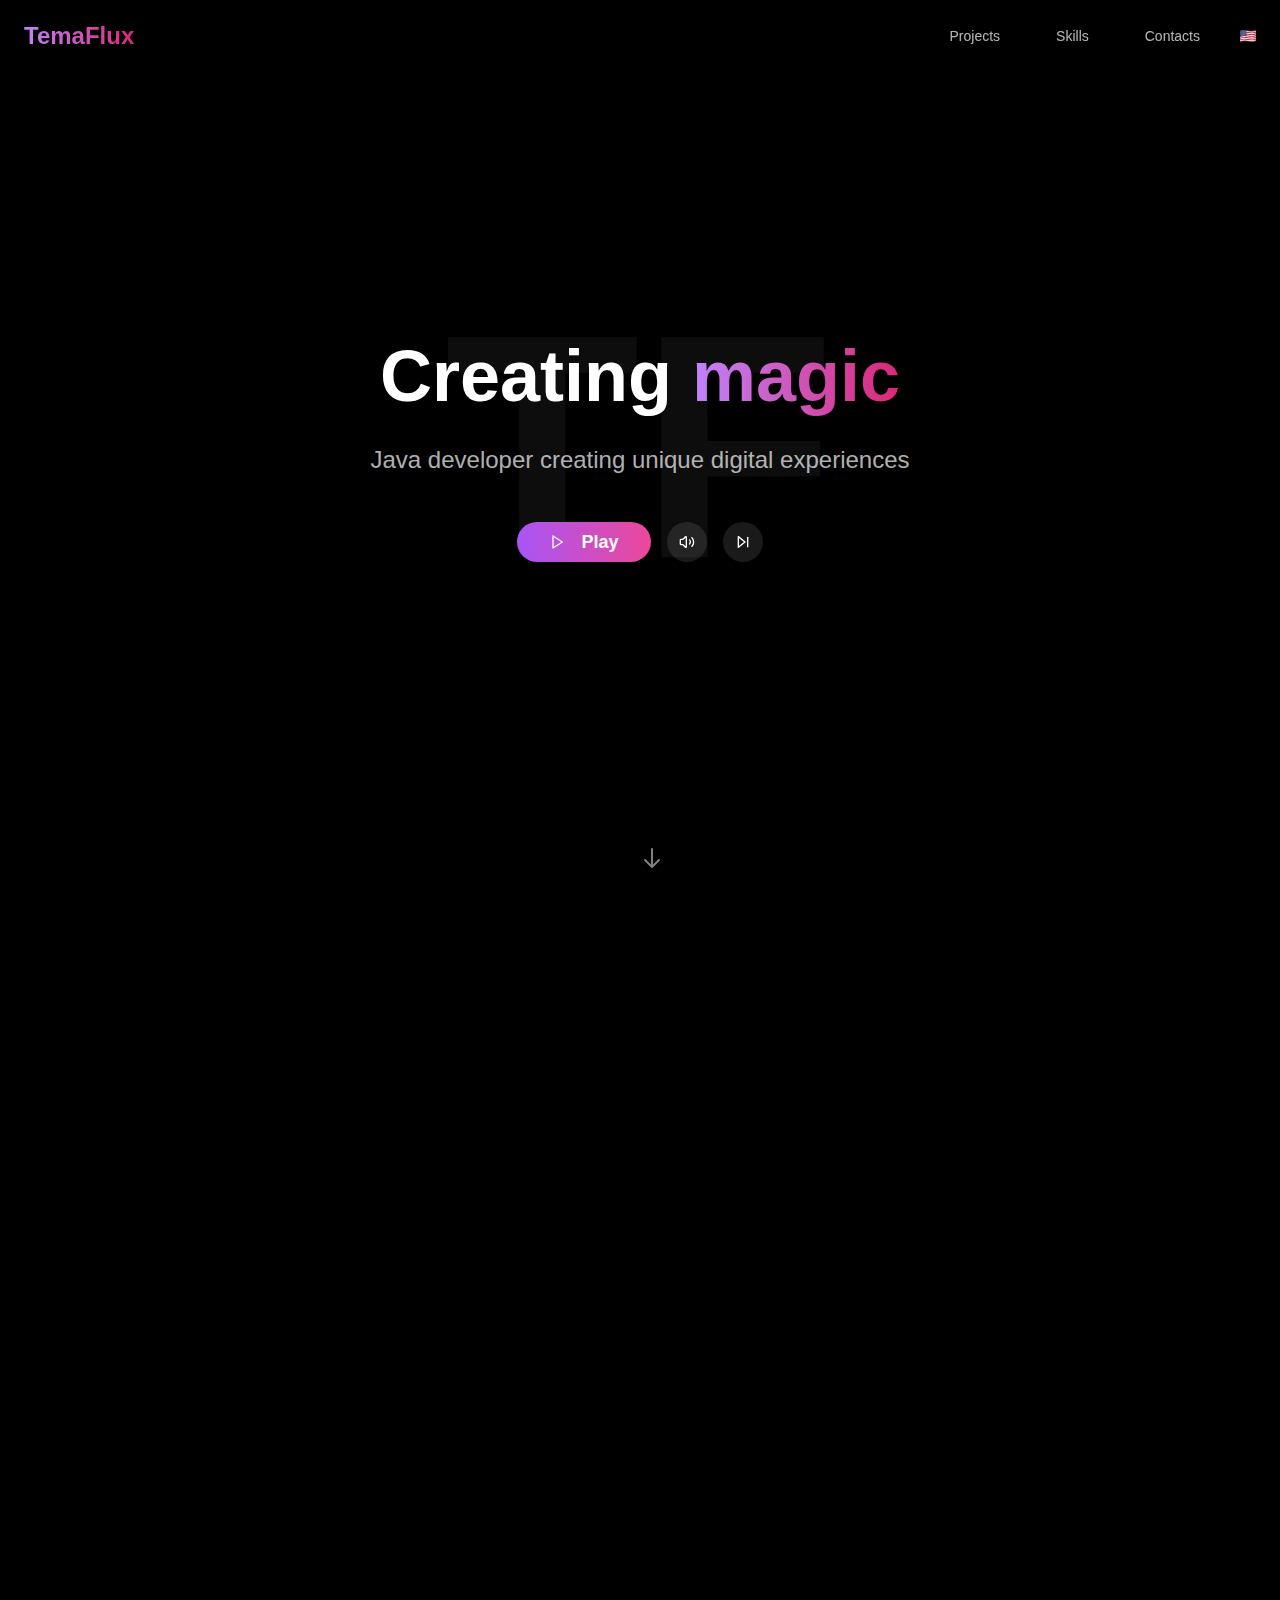
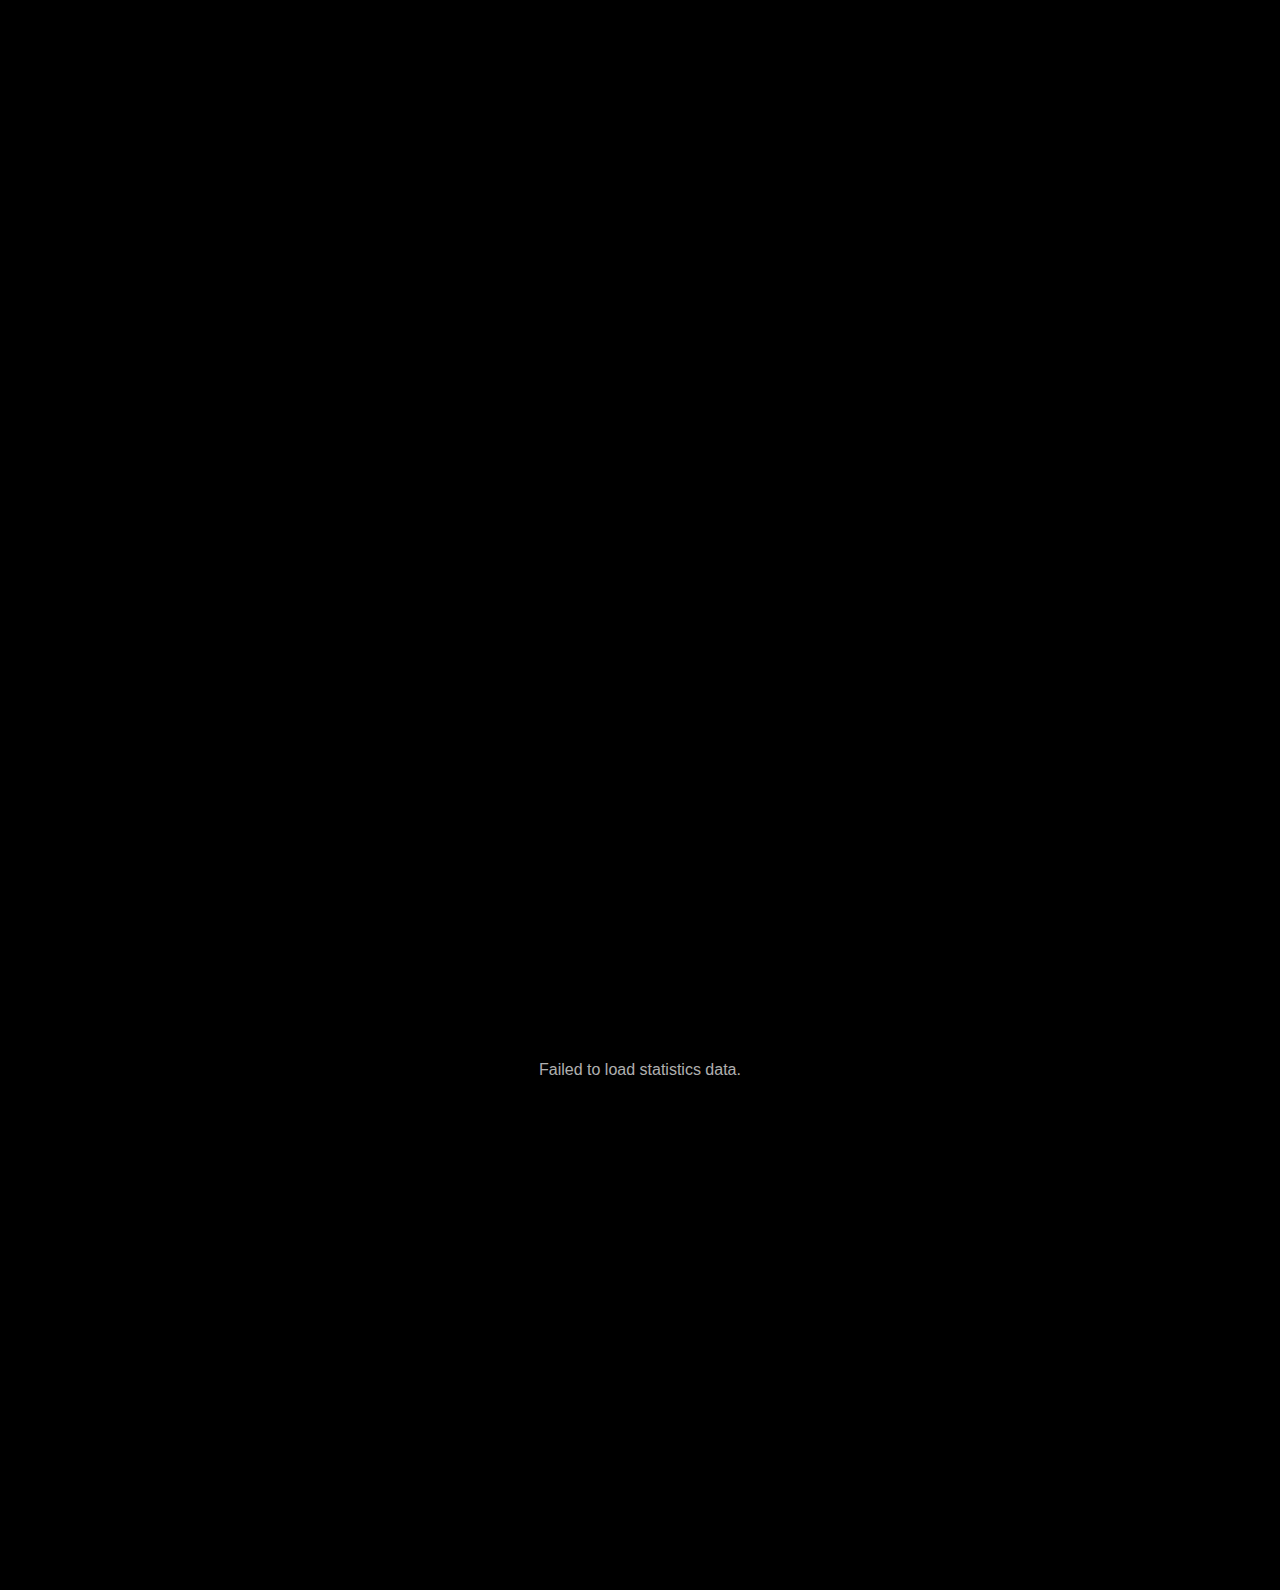
==== commit 8e8c37ea: "Rebuild" ====
--- a/index.html
+++ b/index.html
@@ -1 +1 @@
-<!DOCTYPE html><html><head><meta charSet="utf-8"/><meta name="viewport" content="width=device-width"/><meta name="next-head-count" content="2"/><link rel="preload" href="/assets/static/css/9e983fae8550e90b.css" as="style"/><link rel="stylesheet" href="/assets/static/css/9e983fae8550e90b.css" data-n-g=""/><noscript data-n-css=""></noscript><script defer="" nomodule="" src="/assets/static/chunks/polyfills-42372ed130431b0a.js"></script><script src="/assets/static/chunks/webpack-35b92941fc8726f9.js" defer=""></script><script src="/assets/static/chunks/framework-c42cdae18ff4feb1.js" defer=""></script><script src="/assets/static/chunks/main-fe86238e90d7b2f5.js" defer=""></script><script src="/assets/static/chunks/pages/app-626265c084b91c0b.js" defer=""></script><script src="/assets/static/chunks/21-75f938d6def5f035.js" defer=""></script><script src="/assets/static/chunks/pages/index-a80a1d595816043b.js" defer=""></script><script src="/assets/static/qaArwHa1fIdNQRUYmGk6-/buildManifest.js" defer=""></script><script src="/assets/static/qaArwHa1fIdNQRUYmGk6-/ssgManifest.js" defer=""></script></head><body><div id="__next"><div class="relative min-h-screen bg-black text-white"><header class="fixed top-0 left-0 right-0 z-50 px-6 py-4" style="background-color:rgba(0, 0, 0, 0);backdrop-filter:blur(0px)"><nav class="container mx-auto flex items-center justify-between"><div class="text-2xl font-bold bg-clip-text text-transparent bg-gradient-to-r from-purple-400 to-pink-600">TemaFlux</div><div class="hidden md:flex gap-6 items-center"><div tabindex="0"><a href="#projects" class="inline-flex items-center justify-center gap-2 whitespace-nowrap rounded-md text-sm font-medium ring-offset-background transition-colors focus-visible:outline-none focus-visible:ring-2 focus-visible:ring-ring focus-visible:ring-offset-2 disabled:pointer-events-none disabled:opacity-50 [&amp;_svg]:pointer-events-none [&amp;_svg]:size-4 [&amp;_svg]:shrink-0 h-10 px-4 py-2 text-white/70 hover:text-white hover:bg-white/10">Projects</a></div><div tabindex="0"><a href="#skills" class="inline-flex items-center justify-center gap-2 whitespace-nowrap rounded-md text-sm font-medium ring-offset-background transition-colors focus-visible:outline-none focus-visible:ring-2 focus-visible:ring-ring focus-visible:ring-offset-2 disabled:pointer-events-none disabled:opacity-50 [&amp;_svg]:pointer-events-none [&amp;_svg]:size-4 [&amp;_svg]:shrink-0 h-10 px-4 py-2 text-white/70 hover:text-white hover:bg-white/10">Skills</a></div><div tabindex="0"><a href="#contact" class="inline-flex items-center justify-center gap-2 whitespace-nowrap rounded-md text-sm font-medium ring-offset-background transition-colors focus-visible:outline-none focus-visible:ring-2 focus-visible:ring-ring focus-visible:ring-offset-2 disabled:pointer-events-none disabled:opacity-50 [&amp;_svg]:pointer-events-none [&amp;_svg]:size-4 [&amp;_svg]:shrink-0 h-10 px-4 py-2 text-white/70 hover:text-white hover:bg-white/10">Contacts</a></div><div class="relative group pointer hover:cursor-pointer"><svg width="16" height="16" viewBox="0 0 31 24" fill="none" xmlns="http://www.w3.org/2000/svg"><path d="M0 2.04221C5.38184 -0.742383 10.7438 0.264016 16.1698 1.12828C21.0595 1.90726 26.0041 2.58462 31 0V21.9578C25.6182 24.7424 20.2562 23.736 14.8302 22.8717C9.94048 22.0927 4.99591 21.4154 0 24V2.04221Z" fill="#B22234"></path><path d="M0 3.73117C5.38184 0.946582 10.7438 1.95298 16.1698 2.81724C21.0595 3.59655 26.0041 4.27358 31 1.68896V3.37795C25.6182 6.16287 20.2562 5.15647 14.8302 4.29188C9.94048 3.5129 4.99591 2.83554 0 5.42016V3.73117ZM31 6.75625C25.6182 9.54084 20.2562 8.53444 14.8302 7.67018C9.94048 6.8912 4.99591 6.21384 0 8.79845V7.10947C5.38184 4.32455 10.7438 5.33128 16.1698 6.19554C21.0595 6.97452 26.0041 7.65188 31 5.06726V6.75625ZM0 10.4874C5.38184 7.70285 10.7438 8.70925 16.1698 9.57351C21.0595 10.3525 26.0041 11.0298 31 8.44523V10.1342C25.6182 12.9191 20.2562 11.9124 14.8302 11.0481C9.94048 10.2692 4.99591 9.59181 0 12.1764V10.4874ZM31 13.5125C25.6182 16.2971 20.2562 15.2907 14.8302 14.4264C9.94048 13.6475 4.99591 12.9701 0 15.5547V13.8657C5.38184 11.0808 10.7438 12.0875 16.1698 12.9518C21.0595 13.7308 26.0041 14.4081 31 11.8235V13.5125ZM0 17.2437C5.38184 14.4591 10.7438 15.4655 16.1698 16.3298C21.0595 17.1088 26.0041 17.7861 31 15.2015V16.8905C25.6182 19.6754 20.2562 18.6687 14.8302 17.8044C9.94048 17.0254 4.99591 16.3481 0 18.9327V17.2437ZM31 20.2688C25.6182 23.0534 20.2562 22.047 14.8302 21.1827C9.94048 20.4034 4.99591 19.7264 0 22.311V20.622C5.38184 17.8371 10.7438 18.8435 16.1698 19.7081C21.0595 20.4871 26.0041 21.1644 31 18.5798V20.2688Z" fill="white"></path><path d="M0 2.04218C4.09647 -0.0774674 8.18035 -0.0104829 12.4 0.551532V12.3748C8.31707 11.8314 4.20548 11.6896 0 13.8657V2.04218Z" fill="#3C3B6E"></path><path d="M1.03327 2.05859L1.32846 3.15714C1.07328 3.01206 0.818408 2.87417 0.555664 2.74085C0.87102 2.59283 1.18606 2.45691 1.51087 2.32882L0.738073 3.41168L1.03327 2.05859Z" fill="white"></path><path d="M1.03327 4.42322L1.32846 5.52176C1.07328 5.37636 0.818408 5.23879 0.555664 5.10548C0.87102 4.95746 1.18606 4.8212 1.51087 4.69344L0.738073 5.7763L1.03327 4.42322Z" fill="white"></path><path d="M1.03327 6.78796L1.32846 7.88651C1.07328 7.7411 0.818408 7.60354 0.555664 7.47022C0.87102 7.3222 1.18606 7.18595 1.51087 7.05819L0.738073 8.14105L1.03327 6.78796Z" fill="white"></path><path d="M1.03327 9.15271L1.32846 10.2513C1.07328 10.1058 0.818408 9.96829 0.555664 9.83497C0.87102 9.68662 1.18606 9.5507 1.51087 9.42294L0.738073 10.5058L1.03327 9.15271Z" fill="white"></path><path d="M1.03327 11.5173L1.32846 12.6159C1.07328 12.4705 0.818408 12.3329 0.555664 12.1996C0.87102 12.0512 1.18606 11.9153 1.51087 11.7876L0.738073 12.8704L1.03327 11.5173Z" fill="white"></path><path d="M2.06671 2.83789L2.36191 3.96029C2.10672 3.79462 1.85186 3.63615 1.58911 3.48061C1.90447 3.35906 2.21951 3.24895 2.54431 3.14634L1.77152 4.16679L2.06671 2.83789Z" fill="white"></path><path d="M2.06671 5.20251L2.36191 6.32491C2.10672 6.15925 1.85186 6.00077 1.58911 5.84524C1.90447 5.72369 2.21951 5.61324 2.54431 5.51097L1.77152 6.53142L2.06671 5.20251Z" fill="white"></path><path d="M2.06671 7.56726L2.36191 8.68966C2.10672 8.52399 1.85186 8.36552 1.58911 8.20998C1.90447 8.08843 2.21951 7.97799 2.54431 7.87572L1.77152 8.89617L2.06671 7.56726Z" fill="white"></path><path d="M2.06671 9.93201L2.36191 11.0544C2.10672 10.8887 1.85186 10.7303 1.58911 10.5747C1.90447 10.4532 2.21951 10.3427 2.54431 10.2405L1.77152 11.2609L2.06671 9.93201Z" fill="white"></path><path d="M3.09992 1.33386L3.39511 2.47815C3.13993 2.29386 2.88506 2.11578 2.62231 1.93966C2.93767 1.84294 3.25271 1.75635 3.57752 1.67761L2.80472 2.64022L3.09992 1.33386Z" fill="white"></path><path d="M3.09992 3.69849L3.39511 4.84277C3.13993 4.65849 2.88506 4.48041 2.62231 4.30429C2.93767 4.20757 3.25271 4.12098 3.57752 4.04223L2.80472 5.00452L3.09992 3.69849Z" fill="white"></path><path d="M3.09992 6.06323L3.39511 7.20752C3.13993 7.02323 2.88506 6.84515 2.62231 6.66903C2.93767 6.57231 3.25271 6.48572 3.57752 6.40698L2.80472 7.36926L3.09992 6.06323Z" fill="white"></path><path d="M3.09992 8.42798L3.39511 9.57227C3.13993 9.38765 2.88506 9.2099 2.62231 9.03378C2.93767 8.93706 3.25271 8.85047 3.57752 8.77172L2.80472 9.73401L3.09992 8.42798Z" fill="white"></path><path d="M3.09992 10.7926L3.39511 11.9369C3.13993 11.7523 2.88506 11.5745 2.62231 11.3984C2.93767 11.3017 3.25271 11.2151 3.57752 11.1363L2.80472 12.0986L3.09992 10.7926Z" fill="white"></path><path d="M4.13336 2.26929L4.42856 3.43383L3.65576 2.8411C3.97112 2.76726 4.28616 2.70256 4.61096 2.64538L3.83817 3.55473L4.13336 2.26929Z" fill="white"></path><path d="M4.13336 4.63403L4.42856 5.79858L3.65576 5.20585C3.97112 5.132 4.28616 5.06731 4.61096 5.01013L3.83817 5.91948L4.13336 4.63403Z" fill="white"></path><path d="M4.13336 6.99878L4.42856 8.16333L3.65576 7.5706C3.97112 7.49642 4.28616 7.43205 4.61096 7.37487L3.83817 8.28423L4.13336 6.99878Z" fill="white"></path><path d="M4.13336 9.36316L4.42856 10.528L3.65576 9.9353C3.97112 9.86113 4.28616 9.79676 4.61096 9.73958L3.83817 10.6489L4.13336 9.36316Z" fill="white"></path><path d="M5.16657 0.908691L5.46176 2.09154L4.68896 1.44979C5.00432 1.39653 5.31936 1.35177 5.64417 1.31452L4.87137 2.17519L5.16657 0.908691Z" fill="white"></path><path d="M5.16657 3.27307L5.46176 4.45624L4.68896 3.81417C5.00432 3.76091 5.31936 3.71648 5.64417 3.67923L4.87137 4.53957L5.16657 3.27307Z" fill="white"></path><path d="M5.16657 5.63782L5.46176 6.82099L4.68896 6.17892C5.00432 6.12566 5.31936 6.08122 5.64417 6.04397L4.87137 6.90431L5.16657 5.63782Z" fill="white"></path><path d="M5.16657 8.00256L5.46176 9.18574L4.68896 8.54367C5.00432 8.49041 5.31936 8.44597 5.64417 8.40872L4.87137 9.26906L5.16657 8.00256Z" fill="white"></path><path d="M5.16657 10.3672L5.46176 11.5504L4.68896 10.9083C5.00432 10.855 5.31936 10.8106 5.64417 10.773L4.87137 11.6337L5.16657 10.3672Z" fill="white"></path><path d="M6.20001 1.97485L6.49521 3.17469L5.72241 2.48786C6.03777 2.45355 6.35281 2.42708 6.67762 2.40747L5.90482 3.22436L6.20001 1.97485Z" fill="white"></path><path d="M6.20001 4.3396L6.49521 5.53944L5.72241 4.8526C6.03777 4.81829 6.35281 4.79183 6.67762 4.77222L5.90482 5.5891L6.20001 4.3396Z" fill="white"></path><path d="M6.20001 6.70435L6.49521 7.90418L5.72241 7.21735C6.03777 7.18304 6.35281 7.15657 6.67762 7.13697L5.90482 7.95385L6.20001 6.70435Z" fill="white"></path><path d="M6.20001 9.06897L6.49521 10.2688L5.72241 9.58197C6.03777 9.54766 6.35281 9.5212 6.67762 9.50159L5.90482 10.3181L6.20001 9.06897Z" fill="white"></path><path d="M7.23322 0.73291L7.52841 1.94745L6.75562 1.22075C7.07097 1.20343 7.38601 1.19331 7.71082 1.18938L6.93802 1.96673L7.23322 0.73291Z" fill="white"></path><path d="M7.23322 3.09766L7.52841 4.3122L6.75562 3.5855C7.07097 3.56818 7.38601 3.55772 7.71082 3.55413L6.93802 4.33147L7.23322 3.09766Z" fill="white"></path><path d="M7.23322 5.46228L7.52841 6.67682L6.75562 5.95012C7.07097 5.9328 7.38601 5.92235 7.71082 5.91875L6.93802 6.6961L7.23322 5.46228Z" fill="white"></path><path d="M7.23322 7.82703L7.52841 9.04157L6.75562 8.31487C7.07097 8.29755 7.38601 8.28709 7.71082 8.2835L6.93802 9.06084L7.23322 7.82703Z" fill="white"></path><path d="M7.23322 10.1918L7.52841 11.4063L6.75562 10.6796C7.07097 10.6623 7.38601 10.6518 7.71082 10.6482L6.93802 11.4256L7.23322 10.1918Z" fill="white"></path><path d="M8.26666 1.90527L8.56186 3.13321L7.78906 2.3709C8.10442 2.36894 8.41946 2.37286 8.74427 2.38266L7.97147 3.1257L8.26666 1.90527Z" fill="white"></path><path d="M8.26666 4.27002L8.56186 5.49763L7.78906 4.73564C8.10442 4.73336 8.41946 4.7376 8.74427 4.74741L7.97147 5.49044L8.26666 4.27002Z" fill="white"></path><path d="M8.26666 6.63477L8.56186 7.86238L7.78906 7.10039C8.10442 7.0981 8.41946 7.10235 8.74427 7.11215L7.97147 7.85519L8.26666 6.63477Z" fill="white"></path><path d="M8.26666 8.99939L8.56186 10.227L7.78906 9.46501C8.10442 9.46273 8.41946 9.46665 8.74427 9.47678L7.97147 10.2198L8.26666 8.99939Z" fill="white"></path><path d="M9.30011 0.756714L9.5953 1.99576L8.82251 1.20306L9.77771 1.2524L9.00492 1.96537L9.30011 0.756714Z" fill="white"></path><path d="M9.30011 3.12146L9.5953 4.36051L8.82251 3.5678L9.77771 3.61714L9.00492 4.33012L9.30011 3.12146Z" fill="white"></path><path d="M9.30011 5.48621L9.5953 6.72525L8.82251 5.93255L9.77771 5.98189L9.00492 6.69487L9.30011 5.48621Z" fill="white"></path><path d="M9.30011 7.85095L9.5953 9.09L8.82251 8.2973L9.77771 8.34664L9.00492 9.05961L9.30011 7.85095Z" fill="white"></path><path d="M9.30011 10.2156L9.5953 11.4546L8.82251 10.6619L9.77771 10.7113L9.00492 11.4239L9.30011 10.2156Z" fill="white"></path><path d="M10.3333 2.0105L10.6285 3.25902L9.85571 2.44018L10.8109 2.52121L10.0381 3.20903L10.3333 2.0105Z" fill="white"></path><path d="M10.3333 4.37524L10.6285 5.62377L9.85571 4.80492L10.8109 4.88596L10.0381 5.57377L10.3333 4.37524Z" fill="white"></path><path d="M10.3333 6.73999L10.6285 7.98851L9.85571 7.16967L10.8109 7.25071L10.0381 7.93819L10.3333 6.73999Z" fill="white"></path><path d="M10.3333 9.10461L10.6285 10.3531L9.85571 9.53429L10.8109 9.61533L10.0381 10.3028L10.3333 9.10461Z" fill="white"></path><path d="M11.3668 0.930542L11.662 2.18691L10.8892 1.3465L11.8444 1.45367L11.0716 2.1209L11.3668 0.930542Z" fill="white"></path><path d="M11.3668 3.29529L11.662 4.55165L10.8892 3.71124L11.8444 3.81842L11.0716 4.48532L11.3668 3.29529Z" fill="white"></path><path d="M11.3668 5.66003L11.662 6.9164L10.8892 6.07599L11.8444 6.18317L11.0716 6.85007L11.3668 5.66003Z" fill="white"></path><path d="M11.3668 8.02478L11.662 9.28115L10.8892 8.44074L11.8444 8.54791L11.0716 9.21481L11.3668 8.02478Z" fill="white"></path><path d="M11.3668 10.3894L11.662 11.6458L10.8892 10.8054L11.8444 10.9125L11.0716 11.5794L11.3668 10.3894Z" fill="white"></path><path opacity="0.2" d="M0 2.04221C5.38184 -0.742383 10.7438 0.264016 16.1698 1.12828C21.0595 1.90726 26.0041 2.58462 31 0V21.9578C25.6182 24.7424 20.2562 23.736 14.8302 22.8717C9.94048 22.0927 4.99591 21.4154 0 24V2.04221ZM0.984502 2.67578V22.428C10.6424 18.2371 20.2392 25.5661 30.0155 21.3242V1.57201C20.3576 5.76294 10.7608 -1.56613 0.984502 2.67578Z" fill="#1A1A1A"></path></svg></div></div><div class="md:hidden"><button class="inline-flex items-center justify-center gap-2 whitespace-nowrap rounded-md text-sm font-medium ring-offset-background transition-colors focus-visible:outline-none focus-visible:ring-2 focus-visible:ring-ring focus-visible:ring-offset-2 disabled:pointer-events-none disabled:opacity-50 [&amp;_svg]:pointer-events-none [&amp;_svg]:size-4 [&amp;_svg]:shrink-0 hover:bg-accent hover:text-accent-foreground h-10 px-4 py-2"><svg xmlns="http://www.w3.org/2000/svg" width="24" height="24" viewBox="0 0 24 24" fill="none" stroke="currentColor" stroke-width="2" stroke-linecap="round" stroke-linejoin="round" class="lucide lucide-menu h-6 w-6"><line x1="4" x2="20" y1="12" y2="12"></line><line x1="4" x2="20" y1="6" y2="6"></line><line x1="4" x2="20" y1="18" y2="18"></line></svg></button></div></nav></header><main class="relative z-10"><section class="relative min-h-screen flex items-center justify-center px-6 overflow-hidden"><div class="absolute inset-0 bg-gradient-to-b from-black/70 via-black/50 to-black/70 z-10"></div><div class="absolute inset-0 flex items-center justify-center opacity-5 z-20"><div class="text-[20rem] font-bold text-white">TF</div></div><div class="relative text-center max-w-4xl mx-auto z-30" style="opacity:0;transform:translateY(20px)"><h1 class="text-5xl md:text-7xl font-bold mb-8" style="opacity:0;transform:translateY(20px)">Creating<!-- --> <span class="text-transparent bg-clip-text bg-gradient-to-r from-purple-400 to-pink-600">magic</span></h1><p class="text-xl md:text-2xl text-white/70 mb-12" style="opacity:0;transform:translateY(20px)">Java developer creating unique digital experiences</p><div class="flex flex-col items-center space-y-4" style="opacity:0;transform:translateY(20px)"><div class="flex items-center space-x-4"><button class="justify-center gap-2 whitespace-nowrap ring-offset-background focus-visible:outline-none focus-visible:ring-2 focus-visible:ring-ring focus-visible:ring-offset-2 disabled:pointer-events-none disabled:opacity-50 [&amp;_svg]:pointer-events-none [&amp;_svg]:size-4 [&amp;_svg]:shrink-0 bg-primary hover:bg-primary/90 h-10 px-8 py-3 bg-gradient-to-r from-purple-500 to-pink-500 text-white rounded-full text-lg font-semibold hover:from-purple-600 hover:to-pink-600 transition-all duration-300 flex items-center space-x-2"><svg xmlns="http://www.w3.org/2000/svg" width="24" height="24" viewBox="0 0 24 24" fill="none" stroke="currentColor" stroke-width="2" stroke-linecap="round" stroke-linejoin="round" class="lucide lucide-play w-5 h-5 mr-2"><polygon points="6 3 20 12 6 21 6 3"></polygon></svg>Play</button><button class="inline-flex items-center justify-center gap-2 whitespace-nowrap text-sm font-medium ring-offset-background transition-colors focus-visible:outline-none focus-visible:ring-2 focus-visible:ring-ring focus-visible:ring-offset-2 disabled:pointer-events-none disabled:opacity-50 [&amp;_svg]:pointer-events-none [&amp;_svg]:size-4 [&amp;_svg]:shrink-0 border border-input hover:text-accent-foreground h-10 w-10 rounded-full bg-white/10 hover:bg-white/20 border-none"><svg xmlns="http://www.w3.org/2000/svg" width="24" height="24" viewBox="0 0 24 24" fill="none" stroke="currentColor" stroke-width="2" stroke-linecap="round" stroke-linejoin="round" class="lucide lucide-volume2 w-5 h-5 text-white"><path d="M11 4.702a.705.705 0 0 0-1.203-.498L6.413 7.587A1.4 1.4 0 0 1 5.416 8H3a1 1 0 0 0-1 1v6a1 1 0 0 0 1 1h2.416a1.4 1.4 0 0 1 .997.413l3.383 3.384A.705.705 0 0 0 11 19.298z"></path><path d="M16 9a5 5 0 0 1 0 6"></path><path d="M19.364 18.364a9 9 0 0 0 0-12.728"></path></svg></button><button class="inline-flex items-center justify-center gap-2 whitespace-nowrap text-sm font-medium ring-offset-background transition-colors focus-visible:outline-none focus-visible:ring-2 focus-visible:ring-ring focus-visible:ring-offset-2 disabled:pointer-events-none disabled:opacity-50 [&amp;_svg]:pointer-events-none [&amp;_svg]:size-4 [&amp;_svg]:shrink-0 border border-input hover:text-accent-foreground h-10 w-10 rounded-full bg-white/10 hover:bg-white/20 border-none"><svg xmlns="http://www.w3.org/2000/svg" width="24" height="24" viewBox="0 0 24 24" fill="none" stroke="currentColor" stroke-width="2" stroke-linecap="round" stroke-linejoin="round" class="lucide lucide-skip-forward w-5 h-5 text-white"><polygon points="5 4 15 12 5 20 5 4"></polygon><line x1="19" x2="19" y1="5" y2="19"></line></svg></button></div></div></div><div class="absolute bottom-10 left-1/2 transform -translate-x-1/2 z-30"><svg xmlns="http://www.w3.org/2000/svg" class="h-6 w-6 text-white/50" fill="none" viewBox="0 0 24 24" stroke="currentColor"><path stroke-linecap="round" stroke-linejoin="round" stroke-width="2" d="M19 14l-7 7m0 0l-7-7m7 7V3"></path></svg></div></section><section id="projects" class="py-20 px-6"><div class="container mx-auto"><h2 class="text-4xl font-bold mb-12 text-center" style="opacity:0;transform:translateY(20px)">My Projects</h2><div class="grid grid-cols-1 md:grid-cols-2 lg:grid-cols-3 gap-8"><div style="opacity:0;transform:translateY(20px)"><div tabindex="0"><div class="rounded-lg border text-card-foreground shadow-sm bg-black/50 backdrop-blur-lg border-white/10 hover:border-white/20 transition-colors overflow-hidden"><div class="flex flex-col space-y-1.5 p-6"><div class="text-2xl font-semibold leading-none tracking-tight"><span class="text-transparent bg-clip-text bg-gradient-to-r from-green-400 to-emerald-600">FunnyScape</span></div></div><div class="p-6 pt-0"><p class="text-white/70 mb-4">Unique server with custom plugins</p><a href="https://vk.com/funnyscapes" target="_blank" rel="noopener noreferrer" class="inline-block text-white/50 hover:text-white transition-colors">View Project<!-- --> →</a></div></div></div></div><div style="opacity:0;transform:translateY(20px)"><div tabindex="0"><div class="rounded-lg border text-card-foreground shadow-sm bg-black/50 backdrop-blur-lg border-white/10 hover:border-white/20 transition-colors overflow-hidden"><div class="flex flex-col space-y-1.5 p-6"><div class="text-2xl font-semibold leading-none tracking-tight"><span class="text-transparent bg-clip-text bg-gradient-to-r from-blue-400 to-indigo-600">Anime List</span></div></div><div class="p-6 pt-0"><p class="text-white/70 mb-4">Personal anime list from AniXart</p><a href="https://anime.temaflux.site" target="_blank" rel="noopener noreferrer" class="inline-block text-white/50 hover:text-white transition-colors">View Project<!-- --> →</a></div></div></div></div><div style="opacity:0;transform:translateY(20px)"><div tabindex="0"><div class="rounded-lg border text-card-foreground shadow-sm bg-black/50 backdrop-blur-lg border-white/10 hover:border-white/20 transition-colors overflow-hidden"><div class="flex flex-col space-y-1.5 p-6"><div class="text-2xl font-semibold leading-none tracking-tight"><span class="text-transparent bg-clip-text bg-gradient-to-r from-purple-400 to-pink-600">Miko Bot</span></div></div><div class="p-6 pt-0"><p class="text-white/70 mb-4">Custom Discord bot with anime features</p><a href="https://top.gg/bot/586508012433440768" target="_blank" rel="noopener noreferrer" class="inline-block text-white/50 hover:text-white transition-colors">View Project<!-- --> →</a></div></div></div></div><div style="opacity:0;transform:translateY(20px)"><div tabindex="0"><div class="rounded-lg border text-card-foreground shadow-sm bg-black/50 backdrop-blur-lg border-white/10 hover:border-white/20 transition-colors overflow-hidden"><div class="flex flex-col space-y-1.5 p-6"><div class="text-2xl font-semibold leading-none tracking-tight"><span class="text-transparent bg-clip-text bg-gradient-to-r from-yellow-400 to-orange-600">RageMine</span></div></div><div class="p-6 pt-0"><p class="text-white/70 mb-4">Website functionality development (Backend)</p><a href="https://store.RageMine.su" target="_blank" rel="noopener noreferrer" class="inline-block text-white/50 hover:text-white transition-colors">View Project<!-- --> →</a></div></div></div></div><div style="opacity:0;transform:translateY(20px)"><div tabindex="0"><div class="rounded-lg border text-card-foreground shadow-sm bg-black/50 backdrop-blur-lg border-white/10 hover:border-white/20 transition-colors overflow-hidden"><div class="flex flex-col space-y-1.5 p-6"><div class="text-2xl font-semibold leading-none tracking-tight"><span class="text-transparent bg-clip-text bg-gradient-to-r from-yellow-400 to-yellow-600">FoxDonate</span></div></div><div class="p-6 pt-0"><p class="text-white/70 mb-4">Development of payment system selection</p><a href="https://FoxDon.ru" target="_blank" rel="noopener noreferrer" class="inline-block text-white/50 hover:text-white transition-colors">View Project<!-- --> →</a></div></div></div></div><div style="opacity:0;transform:translateY(20px)"><div tabindex="0"><div class="rounded-lg border text-card-foreground shadow-sm bg-black/50 backdrop-blur-lg border-white/10 hover:border-white/20 transition-colors overflow-hidden"><div class="flex flex-col space-y-1.5 p-6"><div class="text-2xl font-semibold leading-none tracking-tight"><span class="text-transparent bg-clip-text bg-gradient-to-r from-red-400 to-rose-600">AisMC</span></div></div><div class="p-6 pt-0"><p class="text-white/70 mb-4">Website functionality development (Backend)</p><a href="https://demo-aismc.temaflux.site" target="_blank" rel="noopener noreferrer" class="inline-block text-white/50 hover:text-white transition-colors">View Project<!-- --> →</a></div></div></div></div><div style="opacity:0;transform:translateY(20px)"><div tabindex="0"><div class="rounded-lg border text-card-foreground shadow-sm bg-black/50 backdrop-blur-lg border-white/10 hover:border-white/20 transition-colors overflow-hidden"><div class="flex flex-col space-y-1.5 p-6"><div class="text-2xl font-semibold leading-none tracking-tight"><span class="text-transparent bg-clip-text bg-gradient-to-r from-[#80101b] to-[#8c0412]">GD</span></div></div><div class="p-6 pt-0"><p class="text-white/70 mb-4">Website functionality development (Backend)</p><a href="https://gdluxurykitchen.ru" target="_blank" rel="noopener noreferrer" class="inline-block text-white/50 hover:text-white transition-colors">View Project<!-- --> →</a></div></div></div></div><div style="opacity:0;transform:translateY(20px)"><div tabindex="0"><div class="rounded-lg border text-card-foreground shadow-sm bg-black/50 backdrop-blur-lg border-white/10 hover:border-white/20 transition-colors overflow-hidden"><div class="flex flex-col space-y-1.5 p-6"><div class="text-2xl font-semibold leading-none tracking-tight"><span class="text-transparent bg-clip-text bg-gradient-to-r from-sky-400 to-blue-800">Rivnenie</span></div></div><div class="p-6 pt-0"><p class="text-white/70 mb-4">Development of a private server in Genshin Impact</p><a href="https://github.com/Rivnenie" target="_blank" rel="noopener noreferrer" class="inline-block text-white/50 hover:text-white transition-colors">View Project<!-- --> →</a></div></div></div></div><div style="opacity:0;transform:translateY(20px)"><div tabindex="0"><div class="rounded-lg border text-card-foreground shadow-sm bg-black/50 backdrop-blur-lg border-white/10 hover:border-white/20 transition-colors overflow-hidden"><div class="flex flex-col space-y-1.5 p-6"><div class="text-2xl font-semibold leading-none tracking-tight"><span class="text-transparent bg-clip-text bg-gradient-to-r from-neutral-400 to-zinc-800">FabricLeak</span></div></div><div class="p-6 pt-0"><p class="text-white/70 mb-4">Mod for copying menus and other elements from the server</p><a href="#" target="_blank" rel="noopener noreferrer" class="inline-block text-white/50 hover:text-white transition-colors">View Project<!-- --> →</a></div></div></div></div></div></div></section><section id="skills" class="py-20 px-6"><div class="container mx-auto max-w-3xl"><h2 class="text-4xl font-bold mb-12 text-center" style="opacity:0;transform:translateY(20px)">My Skills</h2><div class="space-y-6"><div style="opacity:0;transform:translateX(-20px)"><div class="flex justify-between mb-2"><span class="text-white/70">Java</span><span class="text-white/50">74.55<!-- -->%</span></div><div class="h-2 bg-white/10 rounded-full overflow-hidden"><div class="h-full bg-gradient-to-r from-purple-400 to-pink-600" style="width:0px"></div></div></div><div style="opacity:0;transform:translateX(-20px)"><div class="flex justify-between mb-2"><span class="text-white/70">JavaScript</span><span class="text-white/50">15.65<!-- -->%</span></div><div class="h-2 bg-white/10 rounded-full overflow-hidden"><div class="h-full bg-gradient-to-r from-purple-400 to-pink-600" style="width:0px"></div></div></div><div style="opacity:0;transform:translateX(-20px)"><div class="flex justify-between mb-2"><span class="text-white/70">C#</span><span class="text-white/50">14.55<!-- -->%</span></div><div class="h-2 bg-white/10 rounded-full overflow-hidden"><div class="h-full bg-gradient-to-r from-purple-400 to-pink-600" style="width:0px"></div></div></div><div style="opacity:0;transform:translateX(-20px)"><div class="flex justify-between mb-2"><span class="text-white/70">TypeScript</span><span class="text-white/50">12.65<!-- -->%</span></div><div class="h-2 bg-white/10 rounded-full overflow-hidden"><div class="h-full bg-gradient-to-r from-purple-400 to-pink-600" style="width:0px"></div></div></div><div style="opacity:0;transform:translateX(-20px)"><div class="flex justify-between mb-2"><span class="text-white/70">Vue.js</span><span class="text-white/50">5.81<!-- -->%</span></div><div class="h-2 bg-white/10 rounded-full overflow-hidden"><div class="h-full bg-gradient-to-r from-purple-400 to-pink-600" style="width:0px"></div></div></div><div style="opacity:0;transform:translateX(-20px)"><div class="flex justify-between mb-2"><span class="text-white/70">C++</span><span class="text-white/50">4.22<!-- -->%</span></div><div class="h-2 bg-white/10 rounded-full overflow-hidden"><div class="h-full bg-gradient-to-r from-purple-400 to-pink-600" style="width:0px"></div></div></div><div style="opacity:0;transform:translateX(-20px)"><div class="flex justify-between mb-2"><span class="text-white/70">PHP</span><span class="text-white/50">2.8<!-- -->%</span></div><div class="h-2 bg-white/10 rounded-full overflow-hidden"><div class="h-full bg-gradient-to-r from-purple-400 to-pink-600" style="width:0px"></div></div></div><div style="opacity:0;transform:translateX(-20px)"><div class="flex justify-between mb-2"><span class="text-white/70">React</span><span class="text-white/50">2.25<!-- -->%</span></div><div class="h-2 bg-white/10 rounded-full overflow-hidden"><div class="h-full bg-gradient-to-r from-purple-400 to-pink-600" style="width:0px"></div></div></div></div></div></section><section id="statistics" class="py-20 px-6"><div class="container mx-auto max-w-4xl"><div class="flex justify-between items-center mb-8" style="opacity:0;transform:translateY(20px)"><h2 class="text-4xl font-bold">My Statistics</h2><div class="flex items-center space-x-2"><button type="button" role="switch" aria-checked="true" data-state="checked" value="on" class="peer inline-flex h-6 w-11 shrink-0 cursor-pointer items-center rounded-full border-2 border-transparent transition-colors focus-visible:outline-none focus-visible:ring-2 focus-visible:ring-ring focus-visible:ring-offset-2 focus-visible:ring-offset-background disabled:cursor-not-allowed disabled:opacity-50 data-[state=checked]:bg-primary data-[state=unchecked]:bg-input" id="stats-switch"><span data-state="checked" class="pointer-events-none block h-5 w-5 rounded-full bg-background shadow-lg ring-0 transition-transform data-[state=checked]:translate-x-5 data-[state=unchecked]:translate-x-0"></span></button><input type="checkbox" aria-hidden="true" style="transform:translateX(-100%);position:absolute;pointer-events:none;opacity:0;margin:0" tabindex="-1" checked="" value="on"/><label class="text-sm font-medium leading-none peer-disabled:cursor-not-allowed peer-disabled:opacity-70" for="stats-switch">Enabled</label></div></div><div style="opacity:0;height:0px"><div class="text-center py-12"><div class="inline-block w-8 h-8 border-4 border-t-purple-500 border-r-purple-500 border-b-transparent border-l-transparent rounded-full"></div></div></div></div></section></main><footer id="contact" class="relative z-10 py-20 px-6 bg-black/50 backdrop-blur-lg"><div class="container mx-auto"><div class="text-center" style="opacity:0;transform:translateY(20px)"><h2 class="text-4xl font-bold mb-8">Let&#x27;s create something cool</h2><p class="text-white/70 mb-8 max-w-2xl mx-auto">Open for interesting projects and collaborations. Let&#x27;s bring your ideas to life!</p><div class="flex justify-center gap-6 mb-12"><a href="https://vk.com/artemvka" target="_blank" rel="noopener noreferrer" class="text-white/50 hover:text-white transition-colors" tabindex="0" style="opacity:0;transform:translateY(20px)"><span class="sr-only">VK</span><svg class="w-6 h-6 fill-current" viewBox="0 0 24 24" aria-hidden="true"><path d="M21.579 6.855c.14-.465 0-.806-.662-.806h-2.193c-.558 0-.813.295-.953.619 0 0-1.115 2.719-2.695 4.482-.51.513-.743.675-1.021.675-.139 0-.341-.162-.341-.627V6.855c0-.558-.161-.806-.626-.806H9.642c-.348 0-.558.258-.558.504 0 .528.79.65.871 2.138v3.228c0 .707-.127.836-.407.836-.743 0-2.551-2.729-3.624-5.853-.209-.607-.42-.852-.98-.852H2.752c-.627 0-.752.295-.752.619 0 .582.743 3.462 3.461 7.271 1.812 2.601 4.363 4.011 6.687 4.011 1.393 0 1.565-.313 1.565-.853v-1.966c0-.626.133-.752.574-.752.324 0 .882.164 2.183 1.417 1.486 1.486 1.732 2.153 2.567 2.153h2.192c.626 0 .939-.313.758-.931-.197-.615-.907-1.51-1.849-2.569-.512-.604-1.277-1.254-1.51-1.579-.325-.419-.231-.604 0-.976.001 0 2.672-3.761 2.95-5.04z"></path></svg></a><a href="https://t.me/TemaFlexs" target="_blank" rel="noopener noreferrer" class="text-white/50 hover:text-white transition-colors" tabindex="0" style="opacity:0;transform:translateY(20px)"><span class="sr-only">Telegram</span><svg class="w-6 h-6 fill-current" viewBox="0 0 24 24" aria-hidden="true"><path d="M24 4.557c-.883.392-1.832.656-2.828.775 1.017-.609 1.798-1.574 2.165-2.724-.951.564-2.005.974-3.127 1.195-.897-.957-2.178-1.555-3.594-1.555-3.179 0-5.515 2.966-4.797 6.045-4.091-.205-7.719-2.165-10.148-5.144-1.29 2.213-.669 5.108 1.523 6.574-.806-.026-1.566-.247-2.229-.616-.054 2.281 1.581 4.415 3.949 4.89-.693.188-1.452.232-2.224.084.626 1.956 2.444 3.379 4.6 3.419-2.07 1.623-4.678 2.348-7.29 2.04 2.179 1.397 4.768 2.212 7.548 2.212 9.142 0 14.307-7.721 13.995-14.646.962-.695 1.797-1.562 2.457-2.549z"></path></svg></a><a href="https://github.com/TemaFlux" target="_blank" rel="noopener noreferrer" class="text-white/50 hover:text-white transition-colors" tabindex="0" style="opacity:0;transform:translateY(20px)"><span class="sr-only">GitHub</span><svg class="w-6 h-6 fill-current" viewBox="0 0 24 24" aria-hidden="true"><path d="M12 .297c-6.63 0-12 5.373-12 12 0 5.303 3.438 9.8 8.205 11.385.6.113.82-.258.82-.577 0-.285-.01-1.04-.015-2.04-3.338.724-4.042-1.61-4.042-1.61C4.422 18.07 3.633 17.7 3.633 17.7c-1.087-.744.084-.729.084-.729 1.205.084 1.838 1.236 1.838 1.236 1.07 1.835 2.809 1.305 3.495.998.108-.776.417-1.305.76-1.605-2.665-.3-5.466-1.332-5.466-5.93 0-1.31.465-2.38 1.235-3.22-.135-.303-.54-1.523.105-3.176 0 0 1.005-.322 3.3 1.23.96-.267 1.98-.399 3-.405 1.02.006 2.04.138 3 .405 2.28-1.552 3.285-1.23 3.285-1.23.645 1.653.24 2.873.12 3.176.765.84 1.23 1.91 1.23 3.22 0 4.61-2.805 5.625-5.475 5.92.42.36.81 1.096.81 2.22 0 1.606-.015 2.896-.015 3.286 0 .315.21.69.825.57C20.565 22.092 24 17.592 24 12.297c0-6.627-5.373-12-12-12"></path></svg></a><a href="https://enka.network/u/TemaFlux" target="_blank" rel="noopener noreferrer" class="text-white/50 hover:text-white transition-colors" tabindex="0" style="opacity:0;transform:translateY(20px)"><span class="sr-only">Enkanomiya</span><svg class="w-6 h-6 fill-current" viewBox="0 0 24 24" aria-hidden="true"><path d="M12.2082 2L18.9842 13.8359L16.5941 15.1016L12.2082 7.4375L11.0016 9.57031L8.6114 8.30469L12.2082 2ZM7.38151 10.4375L9.77167 11.7031L5.6643 18.8984H6.63892L5.08416 21.5938H1L7.38151 10.4375ZM12.2779 11.9844L15.1321 14.8672L12.2779 17.75L9.44679 14.8672L12.2779 11.9844ZM20.1909 15.9687L23.4165 21.5937H7.7992L9.35397 18.8984H18.7522L17.824 17.2344L20.1909 15.9687Z"></path></svg></a></div><div class="text-white/30 text-sm" style="opacity:0">© 2018-<!-- -->2025<!-- --> TemaFlux. <!-- -->All rights are not protected.</div></div></div></footer></div></div><script id="__NEXT_DATA__" type="application/json">{"props":{"pageProps":{"_nextI18Next":{"initialI18nStore":{"en":{"common":{"hero":{"title":"Creating","magic":"magic","subtitle":"Java developer creating unique digital experiences","play":"Play","pause":"Pause"},"projects":{"title":"My Projects","viewProject":"View Project","funnyscape":{"title":"FunnyScape","description":"Unique server with custom plugins"},"animeList":{"title":"Anime List","description":"Personal anime list from AniXart"},"mikoBot":{"title":"Miko Bot","description":"Custom Discord bot with anime features"},"rageMine":{"title":"RageMine","description":"Website functionality development (Backend)"},"foxDonate":{"title":"FoxDonate","description":"Development of payment system selection"},"aisMC":{"title":"AisMC","description":"Website functionality development (Backend)"},"gd":{"title":"GD","description":"Website functionality development (Backend)"},"rivnenie":{"title":"Rivnenie","description":"Development of a private server in Genshin Impact"},"fabricLeak":{"title":"FabricLeak","description":"Mod for copying menus and other elements from the server"}},"skills":{"title":"My Skills"},"statistics":{"title":"My Statistics","enabled":"Enabled","disabled":"Disabled","languages":"Programming Languages","totalTime":"Total Coding Time","loadingError":"Failed to load statistics data."},"footer":{"title":"Let's create something cool","subtitle":"Open for interesting projects and collaborations. Let's bring your ideas to life!","rights":"All rights are not protected."},"nav":{"projects":"Projects","skills":"Skills","contacts":"Contacts"},"language":"Language"}},"ru":{"common":{"hero":{"title":"Создаю","magic":"магию","subtitle":"Java-разработчик, создающий уникальные цифровые впечатления","play":"Играть","pause":"Пауза"},"projects":{"title":"Мои проекты","viewProject":"Посмотреть","funnyscape":{"title":"FunnyScape","description":"Уникальный сервер с собственными плагинами"},"animeList":{"title":"Anime List","description":"Персональный список аниме из AniXart"},"mikoBot":{"title":"Miko Bot","description":"Собственный бот в Discord с аниме функциями"},"rageMine":{"title":"RageMine","description":"Разработка функционала сайта (Backend)"},"foxDonate":{"title":"FoxDonate","description":"Разработка выбора системы оплат"},"aisMC":{"title":"AisMC","description":"Разработка функционала сайта (Backend)"},"gd":{"title":"GD","description":"Разработка функционала сайта (Backend)"},"rivnenie":{"title":"Rivnenie","description":"Разработка приватного сервера в Genshin Impact"},"fabricLeak":{"title":"FabricLeak","description":"Мод для копирования меню и прочих элементов из сервера"}},"skills":{"title":"Мои навыки"},"statistics":{"title":"Моя статистика","enabled":"Включено","disabled":"Выключено","languages":"Языки программирования","totalTime":"Общее время кодинга","loadingError":"Не удалось загрузить данные статистики."},"footer":{"title":"Давайте создадим что-то крутое","subtitle":"Открыт для интересных проектов и коллабораций. Давайте воплотим ваши идеи в реальность!","rights":"Все права не защищены."},"nav":{"projects":"Проекты","skills":"Навыки","contacts":"Контакты"},"language":"Язык"}},"uk":{"common":{"hero":{"title":"Створюю","magic":"магію","subtitle":"Java-розробник, що створює унікальні цифрові враження","play":"Грати","pause":"Пауза"},"projects":{"title":"Мої проекти","viewProject":"Переглянути","funnyscape":{"title":"FunnyScape","description":"Унікальний сервер з власними плагінами"},"animeList":{"title":"Anime List","description":"Персональний список аніме з AniXart"},"mikoBot":{"title":"Miko Bot","description":"Власний бот у Discord з аніме функціями"},"rageMine":{"title":"RageMine","description":"Розробка функціоналу сайту (Backend)"},"foxDonate":{"title":"FoxDonate","description":"Розробка вибору системи оплат"},"aisMC":{"title":"AisMC","description":"Розробка функціоналу сайту (Backend)"},"gd":{"title":"GD","description":"Розробка функціоналу сайту (Backend)"},"rivnenie":{"title":"Rivnenie","description":"Розробка приватного сервера в Genshin Impact"},"fabricLeak":{"title":"FabricLeak","description":"Мод для копіювання меню та інших елементів з сервера"}},"skills":{"title":"Мої навички"},"statistics":{"title":"Моя статистика","enabled":"Увімкнено","disabled":"Вимкнено","languages":"Мови програмування","totalTime":"Загальний час кодування","loadingError":"Не вдалося завантажити дані статистики."},"footer":{"title":"Давайте створимо щось круте","subtitle":"Відкритий для цікавих проектів та співпраці. Давайте втілимо ваші ідеї в реальність!","rights":"Всі права не захищені."},"nav":{"projects":"Проекти","skills":"Навички","contacts":"Контакти"},"language":"Мова"}}},"initialLocale":"en","ns":["common"],"userConfig":{"i18n":{"defaultLocale":"en","locales":["en","ru","uk"]},"default":{"i18n":{"defaultLocale":"en","locales":["en","ru","uk"]}}}}},"__N_SSG":true},"page":"/","query":{},"buildId":"qaArwHa1fIdNQRUYmGk6-","isFallback":false,"gsp":true,"scriptLoader":[]}</script></body></html>+<!DOCTYPE html><html><head><meta charSet="utf-8"/><meta name="viewport" content="width=device-width"/><meta name="next-head-count" content="2"/><link rel="preload" href="/_next/static/css/9e983fae8550e90b.css" as="style"/><link rel="stylesheet" href="/_next/static/css/9e983fae8550e90b.css" data-n-g=""/><noscript data-n-css=""></noscript><script defer="" nomodule="" src="/_next/static/chunks/polyfills-42372ed130431b0a.js"></script><script src="/_next/static/chunks/webpack-35b92941fc8726f9.js" defer=""></script><script src="/_next/static/chunks/framework-c42cdae18ff4feb1.js" defer=""></script><script src="/_next/static/chunks/main-fe86238e90d7b2f5.js" defer=""></script><script src="/_next/static/chunks/pages/_app-626265c084b91c0b.js" defer=""></script><script src="/_next/static/chunks/21-75f938d6def5f035.js" defer=""></script><script src="/_next/static/chunks/pages/index-a80a1d595816043b.js" defer=""></script><script src="/_next/static/7PXReUPXT8jcX1lSn8dlJ/_buildManifest.js" defer=""></script><script src="/_next/static/7PXReUPXT8jcX1lSn8dlJ/_ssgManifest.js" defer=""></script></head><body><div id="__next"><div class="relative min-h-screen bg-black text-white"><header class="fixed top-0 left-0 right-0 z-50 px-6 py-4" style="background-color:rgba(0, 0, 0, 0);backdrop-filter:blur(0px)"><nav class="container mx-auto flex items-center justify-between"><div class="text-2xl font-bold bg-clip-text text-transparent bg-gradient-to-r from-purple-400 to-pink-600">TemaFlux</div><div class="hidden md:flex gap-6 items-center"><div tabindex="0"><a href="#projects" class="inline-flex items-center justify-center gap-2 whitespace-nowrap rounded-md text-sm font-medium ring-offset-background transition-colors focus-visible:outline-none focus-visible:ring-2 focus-visible:ring-ring focus-visible:ring-offset-2 disabled:pointer-events-none disabled:opacity-50 [&amp;_svg]:pointer-events-none [&amp;_svg]:size-4 [&amp;_svg]:shrink-0 h-10 px-4 py-2 text-white/70 hover:text-white hover:bg-white/10">Projects</a></div><div tabindex="0"><a href="#skills" class="inline-flex items-center justify-center gap-2 whitespace-nowrap rounded-md text-sm font-medium ring-offset-background transition-colors focus-visible:outline-none focus-visible:ring-2 focus-visible:ring-ring focus-visible:ring-offset-2 disabled:pointer-events-none disabled:opacity-50 [&amp;_svg]:pointer-events-none [&amp;_svg]:size-4 [&amp;_svg]:shrink-0 h-10 px-4 py-2 text-white/70 hover:text-white hover:bg-white/10">Skills</a></div><div tabindex="0"><a href="#contact" class="inline-flex items-center justify-center gap-2 whitespace-nowrap rounded-md text-sm font-medium ring-offset-background transition-colors focus-visible:outline-none focus-visible:ring-2 focus-visible:ring-ring focus-visible:ring-offset-2 disabled:pointer-events-none disabled:opacity-50 [&amp;_svg]:pointer-events-none [&amp;_svg]:size-4 [&amp;_svg]:shrink-0 h-10 px-4 py-2 text-white/70 hover:text-white hover:bg-white/10">Contacts</a></div><div class="relative group pointer hover:cursor-pointer"><svg width="16" height="16" viewBox="0 0 31 24" fill="none" xmlns="http://www.w3.org/2000/svg"><path d="M0 2.04221C5.38184 -0.742383 10.7438 0.264016 16.1698 1.12828C21.0595 1.90726 26.0041 2.58462 31 0V21.9578C25.6182 24.7424 20.2562 23.736 14.8302 22.8717C9.94048 22.0927 4.99591 21.4154 0 24V2.04221Z" fill="#B22234"></path><path d="M0 3.73117C5.38184 0.946582 10.7438 1.95298 16.1698 2.81724C21.0595 3.59655 26.0041 4.27358 31 1.68896V3.37795C25.6182 6.16287 20.2562 5.15647 14.8302 4.29188C9.94048 3.5129 4.99591 2.83554 0 5.42016V3.73117ZM31 6.75625C25.6182 9.54084 20.2562 8.53444 14.8302 7.67018C9.94048 6.8912 4.99591 6.21384 0 8.79845V7.10947C5.38184 4.32455 10.7438 5.33128 16.1698 6.19554C21.0595 6.97452 26.0041 7.65188 31 5.06726V6.75625ZM0 10.4874C5.38184 7.70285 10.7438 8.70925 16.1698 9.57351C21.0595 10.3525 26.0041 11.0298 31 8.44523V10.1342C25.6182 12.9191 20.2562 11.9124 14.8302 11.0481C9.94048 10.2692 4.99591 9.59181 0 12.1764V10.4874ZM31 13.5125C25.6182 16.2971 20.2562 15.2907 14.8302 14.4264C9.94048 13.6475 4.99591 12.9701 0 15.5547V13.8657C5.38184 11.0808 10.7438 12.0875 16.1698 12.9518C21.0595 13.7308 26.0041 14.4081 31 11.8235V13.5125ZM0 17.2437C5.38184 14.4591 10.7438 15.4655 16.1698 16.3298C21.0595 17.1088 26.0041 17.7861 31 15.2015V16.8905C25.6182 19.6754 20.2562 18.6687 14.8302 17.8044C9.94048 17.0254 4.99591 16.3481 0 18.9327V17.2437ZM31 20.2688C25.6182 23.0534 20.2562 22.047 14.8302 21.1827C9.94048 20.4034 4.99591 19.7264 0 22.311V20.622C5.38184 17.8371 10.7438 18.8435 16.1698 19.7081C21.0595 20.4871 26.0041 21.1644 31 18.5798V20.2688Z" fill="white"></path><path d="M0 2.04218C4.09647 -0.0774674 8.18035 -0.0104829 12.4 0.551532V12.3748C8.31707 11.8314 4.20548 11.6896 0 13.8657V2.04218Z" fill="#3C3B6E"></path><path d="M1.03327 2.05859L1.32846 3.15714C1.07328 3.01206 0.818408 2.87417 0.555664 2.74085C0.87102 2.59283 1.18606 2.45691 1.51087 2.32882L0.738073 3.41168L1.03327 2.05859Z" fill="white"></path><path d="M1.03327 4.42322L1.32846 5.52176C1.07328 5.37636 0.818408 5.23879 0.555664 5.10548C0.87102 4.95746 1.18606 4.8212 1.51087 4.69344L0.738073 5.7763L1.03327 4.42322Z" fill="white"></path><path d="M1.03327 6.78796L1.32846 7.88651C1.07328 7.7411 0.818408 7.60354 0.555664 7.47022C0.87102 7.3222 1.18606 7.18595 1.51087 7.05819L0.738073 8.14105L1.03327 6.78796Z" fill="white"></path><path d="M1.03327 9.15271L1.32846 10.2513C1.07328 10.1058 0.818408 9.96829 0.555664 9.83497C0.87102 9.68662 1.18606 9.5507 1.51087 9.42294L0.738073 10.5058L1.03327 9.15271Z" fill="white"></path><path d="M1.03327 11.5173L1.32846 12.6159C1.07328 12.4705 0.818408 12.3329 0.555664 12.1996C0.87102 12.0512 1.18606 11.9153 1.51087 11.7876L0.738073 12.8704L1.03327 11.5173Z" fill="white"></path><path d="M2.06671 2.83789L2.36191 3.96029C2.10672 3.79462 1.85186 3.63615 1.58911 3.48061C1.90447 3.35906 2.21951 3.24895 2.54431 3.14634L1.77152 4.16679L2.06671 2.83789Z" fill="white"></path><path d="M2.06671 5.20251L2.36191 6.32491C2.10672 6.15925 1.85186 6.00077 1.58911 5.84524C1.90447 5.72369 2.21951 5.61324 2.54431 5.51097L1.77152 6.53142L2.06671 5.20251Z" fill="white"></path><path d="M2.06671 7.56726L2.36191 8.68966C2.10672 8.52399 1.85186 8.36552 1.58911 8.20998C1.90447 8.08843 2.21951 7.97799 2.54431 7.87572L1.77152 8.89617L2.06671 7.56726Z" fill="white"></path><path d="M2.06671 9.93201L2.36191 11.0544C2.10672 10.8887 1.85186 10.7303 1.58911 10.5747C1.90447 10.4532 2.21951 10.3427 2.54431 10.2405L1.77152 11.2609L2.06671 9.93201Z" fill="white"></path><path d="M3.09992 1.33386L3.39511 2.47815C3.13993 2.29386 2.88506 2.11578 2.62231 1.93966C2.93767 1.84294 3.25271 1.75635 3.57752 1.67761L2.80472 2.64022L3.09992 1.33386Z" fill="white"></path><path d="M3.09992 3.69849L3.39511 4.84277C3.13993 4.65849 2.88506 4.48041 2.62231 4.30429C2.93767 4.20757 3.25271 4.12098 3.57752 4.04223L2.80472 5.00452L3.09992 3.69849Z" fill="white"></path><path d="M3.09992 6.06323L3.39511 7.20752C3.13993 7.02323 2.88506 6.84515 2.62231 6.66903C2.93767 6.57231 3.25271 6.48572 3.57752 6.40698L2.80472 7.36926L3.09992 6.06323Z" fill="white"></path><path d="M3.09992 8.42798L3.39511 9.57227C3.13993 9.38765 2.88506 9.2099 2.62231 9.03378C2.93767 8.93706 3.25271 8.85047 3.57752 8.77172L2.80472 9.73401L3.09992 8.42798Z" fill="white"></path><path d="M3.09992 10.7926L3.39511 11.9369C3.13993 11.7523 2.88506 11.5745 2.62231 11.3984C2.93767 11.3017 3.25271 11.2151 3.57752 11.1363L2.80472 12.0986L3.09992 10.7926Z" fill="white"></path><path d="M4.13336 2.26929L4.42856 3.43383L3.65576 2.8411C3.97112 2.76726 4.28616 2.70256 4.61096 2.64538L3.83817 3.55473L4.13336 2.26929Z" fill="white"></path><path d="M4.13336 4.63403L4.42856 5.79858L3.65576 5.20585C3.97112 5.132 4.28616 5.06731 4.61096 5.01013L3.83817 5.91948L4.13336 4.63403Z" fill="white"></path><path d="M4.13336 6.99878L4.42856 8.16333L3.65576 7.5706C3.97112 7.49642 4.28616 7.43205 4.61096 7.37487L3.83817 8.28423L4.13336 6.99878Z" fill="white"></path><path d="M4.13336 9.36316L4.42856 10.528L3.65576 9.9353C3.97112 9.86113 4.28616 9.79676 4.61096 9.73958L3.83817 10.6489L4.13336 9.36316Z" fill="white"></path><path d="M5.16657 0.908691L5.46176 2.09154L4.68896 1.44979C5.00432 1.39653 5.31936 1.35177 5.64417 1.31452L4.87137 2.17519L5.16657 0.908691Z" fill="white"></path><path d="M5.16657 3.27307L5.46176 4.45624L4.68896 3.81417C5.00432 3.76091 5.31936 3.71648 5.64417 3.67923L4.87137 4.53957L5.16657 3.27307Z" fill="white"></path><path d="M5.16657 5.63782L5.46176 6.82099L4.68896 6.17892C5.00432 6.12566 5.31936 6.08122 5.64417 6.04397L4.87137 6.90431L5.16657 5.63782Z" fill="white"></path><path d="M5.16657 8.00256L5.46176 9.18574L4.68896 8.54367C5.00432 8.49041 5.31936 8.44597 5.64417 8.40872L4.87137 9.26906L5.16657 8.00256Z" fill="white"></path><path d="M5.16657 10.3672L5.46176 11.5504L4.68896 10.9083C5.00432 10.855 5.31936 10.8106 5.64417 10.773L4.87137 11.6337L5.16657 10.3672Z" fill="white"></path><path d="M6.20001 1.97485L6.49521 3.17469L5.72241 2.48786C6.03777 2.45355 6.35281 2.42708 6.67762 2.40747L5.90482 3.22436L6.20001 1.97485Z" fill="white"></path><path d="M6.20001 4.3396L6.49521 5.53944L5.72241 4.8526C6.03777 4.81829 6.35281 4.79183 6.67762 4.77222L5.90482 5.5891L6.20001 4.3396Z" fill="white"></path><path d="M6.20001 6.70435L6.49521 7.90418L5.72241 7.21735C6.03777 7.18304 6.35281 7.15657 6.67762 7.13697L5.90482 7.95385L6.20001 6.70435Z" fill="white"></path><path d="M6.20001 9.06897L6.49521 10.2688L5.72241 9.58197C6.03777 9.54766 6.35281 9.5212 6.67762 9.50159L5.90482 10.3181L6.20001 9.06897Z" fill="white"></path><path d="M7.23322 0.73291L7.52841 1.94745L6.75562 1.22075C7.07097 1.20343 7.38601 1.19331 7.71082 1.18938L6.93802 1.96673L7.23322 0.73291Z" fill="white"></path><path d="M7.23322 3.09766L7.52841 4.3122L6.75562 3.5855C7.07097 3.56818 7.38601 3.55772 7.71082 3.55413L6.93802 4.33147L7.23322 3.09766Z" fill="white"></path><path d="M7.23322 5.46228L7.52841 6.67682L6.75562 5.95012C7.07097 5.9328 7.38601 5.92235 7.71082 5.91875L6.93802 6.6961L7.23322 5.46228Z" fill="white"></path><path d="M7.23322 7.82703L7.52841 9.04157L6.75562 8.31487C7.07097 8.29755 7.38601 8.28709 7.71082 8.2835L6.93802 9.06084L7.23322 7.82703Z" fill="white"></path><path d="M7.23322 10.1918L7.52841 11.4063L6.75562 10.6796C7.07097 10.6623 7.38601 10.6518 7.71082 10.6482L6.93802 11.4256L7.23322 10.1918Z" fill="white"></path><path d="M8.26666 1.90527L8.56186 3.13321L7.78906 2.3709C8.10442 2.36894 8.41946 2.37286 8.74427 2.38266L7.97147 3.1257L8.26666 1.90527Z" fill="white"></path><path d="M8.26666 4.27002L8.56186 5.49763L7.78906 4.73564C8.10442 4.73336 8.41946 4.7376 8.74427 4.74741L7.97147 5.49044L8.26666 4.27002Z" fill="white"></path><path d="M8.26666 6.63477L8.56186 7.86238L7.78906 7.10039C8.10442 7.0981 8.41946 7.10235 8.74427 7.11215L7.97147 7.85519L8.26666 6.63477Z" fill="white"></path><path d="M8.26666 8.99939L8.56186 10.227L7.78906 9.46501C8.10442 9.46273 8.41946 9.46665 8.74427 9.47678L7.97147 10.2198L8.26666 8.99939Z" fill="white"></path><path d="M9.30011 0.756714L9.5953 1.99576L8.82251 1.20306L9.77771 1.2524L9.00492 1.96537L9.30011 0.756714Z" fill="white"></path><path d="M9.30011 3.12146L9.5953 4.36051L8.82251 3.5678L9.77771 3.61714L9.00492 4.33012L9.30011 3.12146Z" fill="white"></path><path d="M9.30011 5.48621L9.5953 6.72525L8.82251 5.93255L9.77771 5.98189L9.00492 6.69487L9.30011 5.48621Z" fill="white"></path><path d="M9.30011 7.85095L9.5953 9.09L8.82251 8.2973L9.77771 8.34664L9.00492 9.05961L9.30011 7.85095Z" fill="white"></path><path d="M9.30011 10.2156L9.5953 11.4546L8.82251 10.6619L9.77771 10.7113L9.00492 11.4239L9.30011 10.2156Z" fill="white"></path><path d="M10.3333 2.0105L10.6285 3.25902L9.85571 2.44018L10.8109 2.52121L10.0381 3.20903L10.3333 2.0105Z" fill="white"></path><path d="M10.3333 4.37524L10.6285 5.62377L9.85571 4.80492L10.8109 4.88596L10.0381 5.57377L10.3333 4.37524Z" fill="white"></path><path d="M10.3333 6.73999L10.6285 7.98851L9.85571 7.16967L10.8109 7.25071L10.0381 7.93819L10.3333 6.73999Z" fill="white"></path><path d="M10.3333 9.10461L10.6285 10.3531L9.85571 9.53429L10.8109 9.61533L10.0381 10.3028L10.3333 9.10461Z" fill="white"></path><path d="M11.3668 0.930542L11.662 2.18691L10.8892 1.3465L11.8444 1.45367L11.0716 2.1209L11.3668 0.930542Z" fill="white"></path><path d="M11.3668 3.29529L11.662 4.55165L10.8892 3.71124L11.8444 3.81842L11.0716 4.48532L11.3668 3.29529Z" fill="white"></path><path d="M11.3668 5.66003L11.662 6.9164L10.8892 6.07599L11.8444 6.18317L11.0716 6.85007L11.3668 5.66003Z" fill="white"></path><path d="M11.3668 8.02478L11.662 9.28115L10.8892 8.44074L11.8444 8.54791L11.0716 9.21481L11.3668 8.02478Z" fill="white"></path><path d="M11.3668 10.3894L11.662 11.6458L10.8892 10.8054L11.8444 10.9125L11.0716 11.5794L11.3668 10.3894Z" fill="white"></path><path opacity="0.2" d="M0 2.04221C5.38184 -0.742383 10.7438 0.264016 16.1698 1.12828C21.0595 1.90726 26.0041 2.58462 31 0V21.9578C25.6182 24.7424 20.2562 23.736 14.8302 22.8717C9.94048 22.0927 4.99591 21.4154 0 24V2.04221ZM0.984502 2.67578V22.428C10.6424 18.2371 20.2392 25.5661 30.0155 21.3242V1.57201C20.3576 5.76294 10.7608 -1.56613 0.984502 2.67578Z" fill="#1A1A1A"></path></svg></div></div><div class="md:hidden"><button class="inline-flex items-center justify-center gap-2 whitespace-nowrap rounded-md text-sm font-medium ring-offset-background transition-colors focus-visible:outline-none focus-visible:ring-2 focus-visible:ring-ring focus-visible:ring-offset-2 disabled:pointer-events-none disabled:opacity-50 [&amp;_svg]:pointer-events-none [&amp;_svg]:size-4 [&amp;_svg]:shrink-0 hover:bg-accent hover:text-accent-foreground h-10 px-4 py-2"><svg xmlns="http://www.w3.org/2000/svg" width="24" height="24" viewBox="0 0 24 24" fill="none" stroke="currentColor" stroke-width="2" stroke-linecap="round" stroke-linejoin="round" class="lucide lucide-menu h-6 w-6"><line x1="4" x2="20" y1="12" y2="12"></line><line x1="4" x2="20" y1="6" y2="6"></line><line x1="4" x2="20" y1="18" y2="18"></line></svg></button></div></nav></header><main class="relative z-10"><section class="relative min-h-screen flex items-center justify-center px-6 overflow-hidden"><div class="absolute inset-0 bg-gradient-to-b from-black/70 via-black/50 to-black/70 z-10"></div><div class="absolute inset-0 flex items-center justify-center opacity-5 z-20"><div class="text-[20rem] font-bold text-white">TF</div></div><div class="relative text-center max-w-4xl mx-auto z-30" style="opacity:0;transform:translateY(20px)"><h1 class="text-5xl md:text-7xl font-bold mb-8" style="opacity:0;transform:translateY(20px)">Creating<!-- --> <span class="text-transparent bg-clip-text bg-gradient-to-r from-purple-400 to-pink-600">magic</span></h1><p class="text-xl md:text-2xl text-white/70 mb-12" style="opacity:0;transform:translateY(20px)">Java developer creating unique digital experiences</p><div class="flex flex-col items-center space-y-4" style="opacity:0;transform:translateY(20px)"><div class="flex items-center space-x-4"><button class="justify-center gap-2 whitespace-nowrap ring-offset-background focus-visible:outline-none focus-visible:ring-2 focus-visible:ring-ring focus-visible:ring-offset-2 disabled:pointer-events-none disabled:opacity-50 [&amp;_svg]:pointer-events-none [&amp;_svg]:size-4 [&amp;_svg]:shrink-0 bg-primary hover:bg-primary/90 h-10 px-8 py-3 bg-gradient-to-r from-purple-500 to-pink-500 text-white rounded-full text-lg font-semibold hover:from-purple-600 hover:to-pink-600 transition-all duration-300 flex items-center space-x-2"><svg xmlns="http://www.w3.org/2000/svg" width="24" height="24" viewBox="0 0 24 24" fill="none" stroke="currentColor" stroke-width="2" stroke-linecap="round" stroke-linejoin="round" class="lucide lucide-play w-5 h-5 mr-2"><polygon points="6 3 20 12 6 21 6 3"></polygon></svg>Play</button><button class="inline-flex items-center justify-center gap-2 whitespace-nowrap text-sm font-medium ring-offset-background transition-colors focus-visible:outline-none focus-visible:ring-2 focus-visible:ring-ring focus-visible:ring-offset-2 disabled:pointer-events-none disabled:opacity-50 [&amp;_svg]:pointer-events-none [&amp;_svg]:size-4 [&amp;_svg]:shrink-0 border border-input hover:text-accent-foreground h-10 w-10 rounded-full bg-white/10 hover:bg-white/20 border-none"><svg xmlns="http://www.w3.org/2000/svg" width="24" height="24" viewBox="0 0 24 24" fill="none" stroke="currentColor" stroke-width="2" stroke-linecap="round" stroke-linejoin="round" class="lucide lucide-volume2 w-5 h-5 text-white"><path d="M11 4.702a.705.705 0 0 0-1.203-.498L6.413 7.587A1.4 1.4 0 0 1 5.416 8H3a1 1 0 0 0-1 1v6a1 1 0 0 0 1 1h2.416a1.4 1.4 0 0 1 .997.413l3.383 3.384A.705.705 0 0 0 11 19.298z"></path><path d="M16 9a5 5 0 0 1 0 6"></path><path d="M19.364 18.364a9 9 0 0 0 0-12.728"></path></svg></button><button class="inline-flex items-center justify-center gap-2 whitespace-nowrap text-sm font-medium ring-offset-background transition-colors focus-visible:outline-none focus-visible:ring-2 focus-visible:ring-ring focus-visible:ring-offset-2 disabled:pointer-events-none disabled:opacity-50 [&amp;_svg]:pointer-events-none [&amp;_svg]:size-4 [&amp;_svg]:shrink-0 border border-input hover:text-accent-foreground h-10 w-10 rounded-full bg-white/10 hover:bg-white/20 border-none"><svg xmlns="http://www.w3.org/2000/svg" width="24" height="24" viewBox="0 0 24 24" fill="none" stroke="currentColor" stroke-width="2" stroke-linecap="round" stroke-linejoin="round" class="lucide lucide-skip-forward w-5 h-5 text-white"><polygon points="5 4 15 12 5 20 5 4"></polygon><line x1="19" x2="19" y1="5" y2="19"></line></svg></button></div></div></div><div class="absolute bottom-10 left-1/2 transform -translate-x-1/2 z-30"><svg xmlns="http://www.w3.org/2000/svg" class="h-6 w-6 text-white/50" fill="none" viewBox="0 0 24 24" stroke="currentColor"><path stroke-linecap="round" stroke-linejoin="round" stroke-width="2" d="M19 14l-7 7m0 0l-7-7m7 7V3"></path></svg></div></section><section id="projects" class="py-20 px-6"><div class="container mx-auto"><h2 class="text-4xl font-bold mb-12 text-center" style="opacity:0;transform:translateY(20px)">My Projects</h2><div class="grid grid-cols-1 md:grid-cols-2 lg:grid-cols-3 gap-8"><div style="opacity:0;transform:translateY(20px)"><div tabindex="0"><div class="rounded-lg border text-card-foreground shadow-sm bg-black/50 backdrop-blur-lg border-white/10 hover:border-white/20 transition-colors overflow-hidden"><div class="flex flex-col space-y-1.5 p-6"><div class="text-2xl font-semibold leading-none tracking-tight"><span class="text-transparent bg-clip-text bg-gradient-to-r from-green-400 to-emerald-600">FunnyScape</span></div></div><div class="p-6 pt-0"><p class="text-white/70 mb-4">Unique server with custom plugins</p><a href="https://vk.com/funnyscapes" target="_blank" rel="noopener noreferrer" class="inline-block text-white/50 hover:text-white transition-colors">View Project<!-- --> →</a></div></div></div></div><div style="opacity:0;transform:translateY(20px)"><div tabindex="0"><div class="rounded-lg border text-card-foreground shadow-sm bg-black/50 backdrop-blur-lg border-white/10 hover:border-white/20 transition-colors overflow-hidden"><div class="flex flex-col space-y-1.5 p-6"><div class="text-2xl font-semibold leading-none tracking-tight"><span class="text-transparent bg-clip-text bg-gradient-to-r from-blue-400 to-indigo-600">Anime List</span></div></div><div class="p-6 pt-0"><p class="text-white/70 mb-4">Personal anime list from AniXart</p><a href="https://anime.temaflux.site" target="_blank" rel="noopener noreferrer" class="inline-block text-white/50 hover:text-white transition-colors">View Project<!-- --> →</a></div></div></div></div><div style="opacity:0;transform:translateY(20px)"><div tabindex="0"><div class="rounded-lg border text-card-foreground shadow-sm bg-black/50 backdrop-blur-lg border-white/10 hover:border-white/20 transition-colors overflow-hidden"><div class="flex flex-col space-y-1.5 p-6"><div class="text-2xl font-semibold leading-none tracking-tight"><span class="text-transparent bg-clip-text bg-gradient-to-r from-purple-400 to-pink-600">Miko Bot</span></div></div><div class="p-6 pt-0"><p class="text-white/70 mb-4">Custom Discord bot with anime features</p><a href="https://top.gg/bot/586508012433440768" target="_blank" rel="noopener noreferrer" class="inline-block text-white/50 hover:text-white transition-colors">View Project<!-- --> →</a></div></div></div></div><div style="opacity:0;transform:translateY(20px)"><div tabindex="0"><div class="rounded-lg border text-card-foreground shadow-sm bg-black/50 backdrop-blur-lg border-white/10 hover:border-white/20 transition-colors overflow-hidden"><div class="flex flex-col space-y-1.5 p-6"><div class="text-2xl font-semibold leading-none tracking-tight"><span class="text-transparent bg-clip-text bg-gradient-to-r from-yellow-400 to-orange-600">RageMine</span></div></div><div class="p-6 pt-0"><p class="text-white/70 mb-4">Website functionality development (Backend)</p><a href="https://store.RageMine.su" target="_blank" rel="noopener noreferrer" class="inline-block text-white/50 hover:text-white transition-colors">View Project<!-- --> →</a></div></div></div></div><div style="opacity:0;transform:translateY(20px)"><div tabindex="0"><div class="rounded-lg border text-card-foreground shadow-sm bg-black/50 backdrop-blur-lg border-white/10 hover:border-white/20 transition-colors overflow-hidden"><div class="flex flex-col space-y-1.5 p-6"><div class="text-2xl font-semibold leading-none tracking-tight"><span class="text-transparent bg-clip-text bg-gradient-to-r from-yellow-400 to-yellow-600">FoxDonate</span></div></div><div class="p-6 pt-0"><p class="text-white/70 mb-4">Development of payment system selection</p><a href="https://FoxDon.ru" target="_blank" rel="noopener noreferrer" class="inline-block text-white/50 hover:text-white transition-colors">View Project<!-- --> →</a></div></div></div></div><div style="opacity:0;transform:translateY(20px)"><div tabindex="0"><div class="rounded-lg border text-card-foreground shadow-sm bg-black/50 backdrop-blur-lg border-white/10 hover:border-white/20 transition-colors overflow-hidden"><div class="flex flex-col space-y-1.5 p-6"><div class="text-2xl font-semibold leading-none tracking-tight"><span class="text-transparent bg-clip-text bg-gradient-to-r from-red-400 to-rose-600">AisMC</span></div></div><div class="p-6 pt-0"><p class="text-white/70 mb-4">Website functionality development (Backend)</p><a href="https://demo-aismc.temaflux.site" target="_blank" rel="noopener noreferrer" class="inline-block text-white/50 hover:text-white transition-colors">View Project<!-- --> →</a></div></div></div></div><div style="opacity:0;transform:translateY(20px)"><div tabindex="0"><div class="rounded-lg border text-card-foreground shadow-sm bg-black/50 backdrop-blur-lg border-white/10 hover:border-white/20 transition-colors overflow-hidden"><div class="flex flex-col space-y-1.5 p-6"><div class="text-2xl font-semibold leading-none tracking-tight"><span class="text-transparent bg-clip-text bg-gradient-to-r from-[#80101b] to-[#8c0412]">GD</span></div></div><div class="p-6 pt-0"><p class="text-white/70 mb-4">Website functionality development (Backend)</p><a href="https://gdluxurykitchen.ru" target="_blank" rel="noopener noreferrer" class="inline-block text-white/50 hover:text-white transition-colors">View Project<!-- --> →</a></div></div></div></div><div style="opacity:0;transform:translateY(20px)"><div tabindex="0"><div class="rounded-lg border text-card-foreground shadow-sm bg-black/50 backdrop-blur-lg border-white/10 hover:border-white/20 transition-colors overflow-hidden"><div class="flex flex-col space-y-1.5 p-6"><div class="text-2xl font-semibold leading-none tracking-tight"><span class="text-transparent bg-clip-text bg-gradient-to-r from-sky-400 to-blue-800">Rivnenie</span></div></div><div class="p-6 pt-0"><p class="text-white/70 mb-4">Development of a private server in Genshin Impact</p><a href="https://github.com/Rivnenie" target="_blank" rel="noopener noreferrer" class="inline-block text-white/50 hover:text-white transition-colors">View Project<!-- --> →</a></div></div></div></div><div style="opacity:0;transform:translateY(20px)"><div tabindex="0"><div class="rounded-lg border text-card-foreground shadow-sm bg-black/50 backdrop-blur-lg border-white/10 hover:border-white/20 transition-colors overflow-hidden"><div class="flex flex-col space-y-1.5 p-6"><div class="text-2xl font-semibold leading-none tracking-tight"><span class="text-transparent bg-clip-text bg-gradient-to-r from-neutral-400 to-zinc-800">FabricLeak</span></div></div><div class="p-6 pt-0"><p class="text-white/70 mb-4">Mod for copying menus and other elements from the server</p><a href="#" target="_blank" rel="noopener noreferrer" class="inline-block text-white/50 hover:text-white transition-colors">View Project<!-- --> →</a></div></div></div></div></div></div></section><section id="skills" class="py-20 px-6"><div class="container mx-auto max-w-3xl"><h2 class="text-4xl font-bold mb-12 text-center" style="opacity:0;transform:translateY(20px)">My Skills</h2><div class="space-y-6"><div style="opacity:0;transform:translateX(-20px)"><div class="flex justify-between mb-2"><span class="text-white/70">Java</span><span class="text-white/50">74.55<!-- -->%</span></div><div class="h-2 bg-white/10 rounded-full overflow-hidden"><div class="h-full bg-gradient-to-r from-purple-400 to-pink-600" style="width:0px"></div></div></div><div style="opacity:0;transform:translateX(-20px)"><div class="flex justify-between mb-2"><span class="text-white/70">JavaScript</span><span class="text-white/50">15.65<!-- -->%</span></div><div class="h-2 bg-white/10 rounded-full overflow-hidden"><div class="h-full bg-gradient-to-r from-purple-400 to-pink-600" style="width:0px"></div></div></div><div style="opacity:0;transform:translateX(-20px)"><div class="flex justify-between mb-2"><span class="text-white/70">C#</span><span class="text-white/50">14.55<!-- -->%</span></div><div class="h-2 bg-white/10 rounded-full overflow-hidden"><div class="h-full bg-gradient-to-r from-purple-400 to-pink-600" style="width:0px"></div></div></div><div style="opacity:0;transform:translateX(-20px)"><div class="flex justify-between mb-2"><span class="text-white/70">TypeScript</span><span class="text-white/50">12.65<!-- -->%</span></div><div class="h-2 bg-white/10 rounded-full overflow-hidden"><div class="h-full bg-gradient-to-r from-purple-400 to-pink-600" style="width:0px"></div></div></div><div style="opacity:0;transform:translateX(-20px)"><div class="flex justify-between mb-2"><span class="text-white/70">Vue.js</span><span class="text-white/50">5.81<!-- -->%</span></div><div class="h-2 bg-white/10 rounded-full overflow-hidden"><div class="h-full bg-gradient-to-r from-purple-400 to-pink-600" style="width:0px"></div></div></div><div style="opacity:0;transform:translateX(-20px)"><div class="flex justify-between mb-2"><span class="text-white/70">C++</span><span class="text-white/50">4.22<!-- -->%</span></div><div class="h-2 bg-white/10 rounded-full overflow-hidden"><div class="h-full bg-gradient-to-r from-purple-400 to-pink-600" style="width:0px"></div></div></div><div style="opacity:0;transform:translateX(-20px)"><div class="flex justify-between mb-2"><span class="text-white/70">PHP</span><span class="text-white/50">2.8<!-- -->%</span></div><div class="h-2 bg-white/10 rounded-full overflow-hidden"><div class="h-full bg-gradient-to-r from-purple-400 to-pink-600" style="width:0px"></div></div></div><div style="opacity:0;transform:translateX(-20px)"><div class="flex justify-between mb-2"><span class="text-white/70">React</span><span class="text-white/50">2.25<!-- -->%</span></div><div class="h-2 bg-white/10 rounded-full overflow-hidden"><div class="h-full bg-gradient-to-r from-purple-400 to-pink-600" style="width:0px"></div></div></div></div></div></section><section id="statistics" class="py-20 px-6"><div class="container mx-auto max-w-4xl"><div class="flex justify-between items-center mb-8" style="opacity:0;transform:translateY(20px)"><h2 class="text-4xl font-bold">My Statistics</h2><div class="flex items-center space-x-2"><button type="button" role="switch" aria-checked="true" data-state="checked" value="on" class="peer inline-flex h-6 w-11 shrink-0 cursor-pointer items-center rounded-full border-2 border-transparent transition-colors focus-visible:outline-none focus-visible:ring-2 focus-visible:ring-ring focus-visible:ring-offset-2 focus-visible:ring-offset-background disabled:cursor-not-allowed disabled:opacity-50 data-[state=checked]:bg-primary data-[state=unchecked]:bg-input" id="stats-switch"><span data-state="checked" class="pointer-events-none block h-5 w-5 rounded-full bg-background shadow-lg ring-0 transition-transform data-[state=checked]:translate-x-5 data-[state=unchecked]:translate-x-0"></span></button><input type="checkbox" aria-hidden="true" style="transform:translateX(-100%);position:absolute;pointer-events:none;opacity:0;margin:0" tabindex="-1" checked="" value="on"/><label class="text-sm font-medium leading-none peer-disabled:cursor-not-allowed peer-disabled:opacity-70" for="stats-switch">Enabled</label></div></div><div style="opacity:0;height:0px"><div class="text-center py-12"><div class="inline-block w-8 h-8 border-4 border-t-purple-500 border-r-purple-500 border-b-transparent border-l-transparent rounded-full"></div></div></div></div></section></main><footer id="contact" class="relative z-10 py-20 px-6 bg-black/50 backdrop-blur-lg"><div class="container mx-auto"><div class="text-center" style="opacity:0;transform:translateY(20px)"><h2 class="text-4xl font-bold mb-8">Let&#x27;s create something cool</h2><p class="text-white/70 mb-8 max-w-2xl mx-auto">Open for interesting projects and collaborations. Let&#x27;s bring your ideas to life!</p><div class="flex justify-center gap-6 mb-12"><a href="https://vk.com/artemvka" target="_blank" rel="noopener noreferrer" class="text-white/50 hover:text-white transition-colors" tabindex="0" style="opacity:0;transform:translateY(20px)"><span class="sr-only">VK</span><svg class="w-6 h-6 fill-current" viewBox="0 0 24 24" aria-hidden="true"><path d="M21.579 6.855c.14-.465 0-.806-.662-.806h-2.193c-.558 0-.813.295-.953.619 0 0-1.115 2.719-2.695 4.482-.51.513-.743.675-1.021.675-.139 0-.341-.162-.341-.627V6.855c0-.558-.161-.806-.626-.806H9.642c-.348 0-.558.258-.558.504 0 .528.79.65.871 2.138v3.228c0 .707-.127.836-.407.836-.743 0-2.551-2.729-3.624-5.853-.209-.607-.42-.852-.98-.852H2.752c-.627 0-.752.295-.752.619 0 .582.743 3.462 3.461 7.271 1.812 2.601 4.363 4.011 6.687 4.011 1.393 0 1.565-.313 1.565-.853v-1.966c0-.626.133-.752.574-.752.324 0 .882.164 2.183 1.417 1.486 1.486 1.732 2.153 2.567 2.153h2.192c.626 0 .939-.313.758-.931-.197-.615-.907-1.51-1.849-2.569-.512-.604-1.277-1.254-1.51-1.579-.325-.419-.231-.604 0-.976.001 0 2.672-3.761 2.95-5.04z"></path></svg></a><a href="https://t.me/TemaFlexs" target="_blank" rel="noopener noreferrer" class="text-white/50 hover:text-white transition-colors" tabindex="0" style="opacity:0;transform:translateY(20px)"><span class="sr-only">Telegram</span><svg class="w-6 h-6 fill-current" viewBox="0 0 24 24" aria-hidden="true"><path d="M24 4.557c-.883.392-1.832.656-2.828.775 1.017-.609 1.798-1.574 2.165-2.724-.951.564-2.005.974-3.127 1.195-.897-.957-2.178-1.555-3.594-1.555-3.179 0-5.515 2.966-4.797 6.045-4.091-.205-7.719-2.165-10.148-5.144-1.29 2.213-.669 5.108 1.523 6.574-.806-.026-1.566-.247-2.229-.616-.054 2.281 1.581 4.415 3.949 4.89-.693.188-1.452.232-2.224.084.626 1.956 2.444 3.379 4.6 3.419-2.07 1.623-4.678 2.348-7.29 2.04 2.179 1.397 4.768 2.212 7.548 2.212 9.142 0 14.307-7.721 13.995-14.646.962-.695 1.797-1.562 2.457-2.549z"></path></svg></a><a href="https://github.com/TemaFlux" target="_blank" rel="noopener noreferrer" class="text-white/50 hover:text-white transition-colors" tabindex="0" style="opacity:0;transform:translateY(20px)"><span class="sr-only">GitHub</span><svg class="w-6 h-6 fill-current" viewBox="0 0 24 24" aria-hidden="true"><path d="M12 .297c-6.63 0-12 5.373-12 12 0 5.303 3.438 9.8 8.205 11.385.6.113.82-.258.82-.577 0-.285-.01-1.04-.015-2.04-3.338.724-4.042-1.61-4.042-1.61C4.422 18.07 3.633 17.7 3.633 17.7c-1.087-.744.084-.729.084-.729 1.205.084 1.838 1.236 1.838 1.236 1.07 1.835 2.809 1.305 3.495.998.108-.776.417-1.305.76-1.605-2.665-.3-5.466-1.332-5.466-5.93 0-1.31.465-2.38 1.235-3.22-.135-.303-.54-1.523.105-3.176 0 0 1.005-.322 3.3 1.23.96-.267 1.98-.399 3-.405 1.02.006 2.04.138 3 .405 2.28-1.552 3.285-1.23 3.285-1.23.645 1.653.24 2.873.12 3.176.765.84 1.23 1.91 1.23 3.22 0 4.61-2.805 5.625-5.475 5.92.42.36.81 1.096.81 2.22 0 1.606-.015 2.896-.015 3.286 0 .315.21.69.825.57C20.565 22.092 24 17.592 24 12.297c0-6.627-5.373-12-12-12"></path></svg></a><a href="https://enka.network/u/TemaFlux" target="_blank" rel="noopener noreferrer" class="text-white/50 hover:text-white transition-colors" tabindex="0" style="opacity:0;transform:translateY(20px)"><span class="sr-only">Enkanomiya</span><svg class="w-6 h-6 fill-current" viewBox="0 0 24 24" aria-hidden="true"><path d="M12.2082 2L18.9842 13.8359L16.5941 15.1016L12.2082 7.4375L11.0016 9.57031L8.6114 8.30469L12.2082 2ZM7.38151 10.4375L9.77167 11.7031L5.6643 18.8984H6.63892L5.08416 21.5938H1L7.38151 10.4375ZM12.2779 11.9844L15.1321 14.8672L12.2779 17.75L9.44679 14.8672L12.2779 11.9844ZM20.1909 15.9687L23.4165 21.5937H7.7992L9.35397 18.8984H18.7522L17.824 17.2344L20.1909 15.9687Z"></path></svg></a></div><div class="text-white/30 text-sm" style="opacity:0">© 2018-<!-- -->2025<!-- --> TemaFlux. <!-- -->All rights are not protected.</div></div></div></footer></div></div><script id="__NEXT_DATA__" type="application/json">{"props":{"pageProps":{"_nextI18Next":{"initialI18nStore":{"en":{"common":{"hero":{"title":"Creating","magic":"magic","subtitle":"Java developer creating unique digital experiences","play":"Play","pause":"Pause"},"projects":{"title":"My Projects","viewProject":"View Project","funnyscape":{"title":"FunnyScape","description":"Unique server with custom plugins"},"animeList":{"title":"Anime List","description":"Personal anime list from AniXart"},"mikoBot":{"title":"Miko Bot","description":"Custom Discord bot with anime features"},"rageMine":{"title":"RageMine","description":"Website functionality development (Backend)"},"foxDonate":{"title":"FoxDonate","description":"Development of payment system selection"},"aisMC":{"title":"AisMC","description":"Website functionality development (Backend)"},"gd":{"title":"GD","description":"Website functionality development (Backend)"},"rivnenie":{"title":"Rivnenie","description":"Development of a private server in Genshin Impact"},"fabricLeak":{"title":"FabricLeak","description":"Mod for copying menus and other elements from the server"}},"skills":{"title":"My Skills"},"statistics":{"title":"My Statistics","enabled":"Enabled","disabled":"Disabled","languages":"Programming Languages","totalTime":"Total Coding Time","loadingError":"Failed to load statistics data."},"footer":{"title":"Let's create something cool","subtitle":"Open for interesting projects and collaborations. Let's bring your ideas to life!","rights":"All rights are not protected."},"nav":{"projects":"Projects","skills":"Skills","contacts":"Contacts"},"language":"Language"}},"ru":{"common":{"hero":{"title":"Создаю","magic":"магию","subtitle":"Java-разработчик, создающий уникальные цифровые впечатления","play":"Играть","pause":"Пауза"},"projects":{"title":"Мои проекты","viewProject":"Посмотреть","funnyscape":{"title":"FunnyScape","description":"Уникальный сервер с собственными плагинами"},"animeList":{"title":"Anime List","description":"Персональный список аниме из AniXart"},"mikoBot":{"title":"Miko Bot","description":"Собственный бот в Discord с аниме функциями"},"rageMine":{"title":"RageMine","description":"Разработка функционала сайта (Backend)"},"foxDonate":{"title":"FoxDonate","description":"Разработка выбора системы оплат"},"aisMC":{"title":"AisMC","description":"Разработка функционала сайта (Backend)"},"gd":{"title":"GD","description":"Разработка функционала сайта (Backend)"},"rivnenie":{"title":"Rivnenie","description":"Разработка приватного сервера в Genshin Impact"},"fabricLeak":{"title":"FabricLeak","description":"Мод для копирования меню и прочих элементов из сервера"}},"skills":{"title":"Мои навыки"},"statistics":{"title":"Моя статистика","enabled":"Включено","disabled":"Выключено","languages":"Языки программирования","totalTime":"Общее время кодинга","loadingError":"Не удалось загрузить данные статистики."},"footer":{"title":"Давайте создадим что-то крутое","subtitle":"Открыт для интересных проектов и коллабораций. Давайте воплотим ваши идеи в реальность!","rights":"Все права не защищены."},"nav":{"projects":"Проекты","skills":"Навыки","contacts":"Контакты"},"language":"Язык"}},"uk":{"common":{"hero":{"title":"Створюю","magic":"магію","subtitle":"Java-розробник, що створює унікальні цифрові враження","play":"Грати","pause":"Пауза"},"projects":{"title":"Мої проекти","viewProject":"Переглянути","funnyscape":{"title":"FunnyScape","description":"Унікальний сервер з власними плагінами"},"animeList":{"title":"Anime List","description":"Персональний список аніме з AniXart"},"mikoBot":{"title":"Miko Bot","description":"Власний бот у Discord з аніме функціями"},"rageMine":{"title":"RageMine","description":"Розробка функціоналу сайту (Backend)"},"foxDonate":{"title":"FoxDonate","description":"Розробка вибору системи оплат"},"aisMC":{"title":"AisMC","description":"Розробка функціоналу сайту (Backend)"},"gd":{"title":"GD","description":"Розробка функціоналу сайту (Backend)"},"rivnenie":{"title":"Rivnenie","description":"Розробка приватного сервера в Genshin Impact"},"fabricLeak":{"title":"FabricLeak","description":"Мод для копіювання меню та інших елементів з сервера"}},"skills":{"title":"Мої навички"},"statistics":{"title":"Моя статистика","enabled":"Увімкнено","disabled":"Вимкнено","languages":"Мови програмування","totalTime":"Загальний час кодування","loadingError":"Не вдалося завантажити дані статистики."},"footer":{"title":"Давайте створимо щось круте","subtitle":"Відкритий для цікавих проектів та співпраці. Давайте втілимо ваші ідеї в реальність!","rights":"Всі права не захищені."},"nav":{"projects":"Проекти","skills":"Навички","contacts":"Контакти"},"language":"Мова"}}},"initialLocale":"en","ns":["common"],"userConfig":{"i18n":{"defaultLocale":"en","locales":["en","ru","uk"]},"default":{"i18n":{"defaultLocale":"en","locales":["en","ru","uk"]}}}}},"__N_SSG":true},"page":"/","query":{},"buildId":"7PXReUPXT8jcX1lSn8dlJ","isFallback":false,"gsp":true,"scriptLoader":[]}</script></body></html>--- a/_next/static/css/9e983fae8550e90b.css
+++ b/_next/static/css/9e983fae8550e90b.css
@@ -0,0 +1,3 @@
+*,:after,:before{--tw-border-spacing-x:0;--tw-border-spacing-y:0;--tw-translate-x:0;--tw-translate-y:0;--tw-rotate:0;--tw-skew-x:0;--tw-skew-y:0;--tw-scale-x:1;--tw-scale-y:1;--tw-pan-x: ;--tw-pan-y: ;--tw-pinch-zoom: ;--tw-scroll-snap-strictness:proximity;--tw-gradient-from-position: ;--tw-gradient-via-position: ;--tw-gradient-to-position: ;--tw-ordinal: ;--tw-slashed-zero: ;--tw-numeric-figure: ;--tw-numeric-spacing: ;--tw-numeric-fraction: ;--tw-ring-inset: ;--tw-ring-offset-width:0px;--tw-ring-offset-color:#fff;--tw-ring-color:rgba(59,130,246,.5);--tw-ring-offset-shadow:0 0 #0000;--tw-ring-shadow:0 0 #0000;--tw-shadow:0 0 #0000;--tw-shadow-colored:0 0 #0000;--tw-blur: ;--tw-brightness: ;--tw-contrast: ;--tw-grayscale: ;--tw-hue-rotate: ;--tw-invert: ;--tw-saturate: ;--tw-sepia: ;--tw-drop-shadow: ;--tw-backdrop-blur: ;--tw-backdrop-brightness: ;--tw-backdrop-contrast: ;--tw-backdrop-grayscale: ;--tw-backdrop-hue-rotate: ;--tw-backdrop-invert: ;--tw-backdrop-opacity: ;--tw-backdrop-saturate: ;--tw-backdrop-sepia: ;--tw-contain-size: ;--tw-contain-layout: ;--tw-contain-paint: ;--tw-contain-style: }::backdrop{--tw-border-spacing-x:0;--tw-border-spacing-y:0;--tw-translate-x:0;--tw-translate-y:0;--tw-rotate:0;--tw-skew-x:0;--tw-skew-y:0;--tw-scale-x:1;--tw-scale-y:1;--tw-pan-x: ;--tw-pan-y: ;--tw-pinch-zoom: ;--tw-scroll-snap-strictness:proximity;--tw-gradient-from-position: ;--tw-gradient-via-position: ;--tw-gradient-to-position: ;--tw-ordinal: ;--tw-slashed-zero: ;--tw-numeric-figure: ;--tw-numeric-spacing: ;--tw-numeric-fraction: ;--tw-ring-inset: ;--tw-ring-offset-width:0px;--tw-ring-offset-color:#fff;--tw-ring-color:rgba(59,130,246,.5);--tw-ring-offset-shadow:0 0 #0000;--tw-ring-shadow:0 0 #0000;--tw-shadow:0 0 #0000;--tw-shadow-colored:0 0 #0000;--tw-blur: ;--tw-brightness: ;--tw-contrast: ;--tw-grayscale: ;--tw-hue-rotate: ;--tw-invert: ;--tw-saturate: ;--tw-sepia: ;--tw-drop-shadow: ;--tw-backdrop-blur: ;--tw-backdrop-brightness: ;--tw-backdrop-contrast: ;--tw-backdrop-grayscale: ;--tw-backdrop-hue-rotate: ;--tw-backdrop-invert: ;--tw-backdrop-opacity: ;--tw-backdrop-saturate: ;--tw-backdrop-sepia: ;--tw-contain-size: ;--tw-contain-layout: ;--tw-contain-paint: ;--tw-contain-style: }/*
+! tailwindcss v3.4.17 | MIT License | https://tailwindcss.com
+*/*,:after,:before{box-sizing:border-box;border:0 solid #e5e7eb}:after,:before{--tw-content:""}:host,html{line-height:1.5;-webkit-text-size-adjust:100%;-moz-tab-size:4;tab-size:4;font-family:ui-sans-serif,system-ui,sans-serif,Apple Color Emoji,Segoe UI Emoji,Segoe UI Symbol,Noto Color Emoji;font-feature-settings:normal;font-variation-settings:normal;-webkit-tap-highlight-color:transparent}body{margin:0;line-height:inherit}hr{height:0;color:inherit;border-top-width:1px}abbr:where([title]){text-decoration:underline dotted}h1,h2,h3,h4,h5,h6{font-size:inherit;font-weight:inherit}a{color:inherit;text-decoration:inherit}b,strong{font-weight:bolder}code,kbd,pre,samp{font-family:ui-monospace,SFMono-Regular,Menlo,Monaco,Consolas,Liberation Mono,Courier New,monospace;font-feature-settings:normal;font-variation-settings:normal;font-size:1em}small{font-size:80%}sub,sup{font-size:75%;line-height:0;position:relative;vertical-align:baseline}sub{bottom:-.25em}sup{top:-.5em}table{text-indent:0;border-color:inherit;border-collapse:collapse}button,input,optgroup,select,textarea{font-family:inherit;font-feature-settings:inherit;font-variation-settings:inherit;font-size:100%;font-weight:inherit;line-height:inherit;letter-spacing:inherit;color:inherit;margin:0;padding:0}button,select{text-transform:none}button,input:where([type=button]),input:where([type=reset]),input:where([type=submit]){-webkit-appearance:button;background-color:transparent;background-image:none}:-moz-focusring{outline:auto}:-moz-ui-invalid{box-shadow:none}progress{vertical-align:baseline}::-webkit-inner-spin-button,::-webkit-outer-spin-button{height:auto}[type=search]{-webkit-appearance:textfield;outline-offset:-2px}::-webkit-search-decoration{-webkit-appearance:none}::-webkit-file-upload-button{-webkit-appearance:button;font:inherit}summary{display:list-item}blockquote,dd,dl,figure,h1,h2,h3,h4,h5,h6,hr,p,pre{margin:0}fieldset{margin:0}fieldset,legend{padding:0}menu,ol,ul{list-style:none;margin:0;padding:0}dialog{padding:0}textarea{resize:vertical}input::placeholder,textarea::placeholder{opacity:1;color:#9ca3af}[role=button],button{cursor:pointer}:disabled{cursor:default}audio,canvas,embed,iframe,img,object,svg,video{display:block;vertical-align:middle}img,video{max-width:100%;height:auto}[hidden]:where(:not([hidden=until-found])){display:none}:root{--background:0 0% 100%;--foreground:0 0% 3.9%;--card:0 0% 100%;--card-foreground:0 0% 3.9%;--popover:0 0% 100%;--popover-foreground:0 0% 3.9%;--primary:0 0% 9%;--primary-foreground:0 0% 98%;--secondary:0 0% 96.1%;--secondary-foreground:0 0% 9%;--muted:0 0% 96.1%;--muted-foreground:0 0% 45.1%;--accent:0 0% 96.1%;--accent-foreground:0 0% 9%;--destructive:0 84.2% 60.2%;--destructive-foreground:0 0% 98%;--border:0 0% 89.8%;--input:0 0% 89.8%;--ring:0 0% 3.9%;--chart-1:12 76% 61%;--chart-2:173 58% 39%;--chart-3:197 37% 24%;--chart-4:43 74% 66%;--chart-5:27 87% 67%;--radius:0.5rem;--sidebar-background:0 0% 98%;--sidebar-foreground:240 5.3% 26.1%;--sidebar-primary:240 5.9% 10%;--sidebar-primary-foreground:0 0% 98%;--sidebar-accent:240 4.8% 95.9%;--sidebar-accent-foreground:240 5.9% 10%;--sidebar-border:220 13% 91%;--sidebar-ring:217.2 91.2% 59.8%}.dark{--background:0 0% 3.9%;--foreground:0 0% 98%;--card:0 0% 3.9%;--card-foreground:0 0% 98%;--popover:0 0% 3.9%;--popover-foreground:0 0% 98%;--primary:0 0% 98%;--primary-foreground:0 0% 9%;--secondary:0 0% 14.9%;--secondary-foreground:0 0% 98%;--muted:0 0% 14.9%;--muted-foreground:0 0% 63.9%;--accent:0 0% 14.9%;--accent-foreground:0 0% 98%;--destructive:0 62.8% 30.6%;--destructive-foreground:0 0% 98%;--border:0 0% 14.9%;--input:0 0% 14.9%;--ring:0 0% 83.1%;--chart-1:220 70% 50%;--chart-2:160 60% 45%;--chart-3:30 80% 55%;--chart-4:280 65% 60%;--chart-5:340 75% 55%;--sidebar-background:240 5.9% 10%;--sidebar-foreground:240 4.8% 95.9%;--sidebar-primary:224.3 76.3% 48%;--sidebar-primary-foreground:0 0% 100%;--sidebar-accent:240 3.7% 15.9%;--sidebar-accent-foreground:240 4.8% 95.9%;--sidebar-border:240 3.7% 15.9%;--sidebar-ring:217.2 91.2% 59.8%}*{border-color:hsl(var(--border))}body{background-color:hsl(var(--background));color:hsl(var(--foreground))}.container{width:100%}@media (min-width:640px){.container{max-width:640px}}@media (min-width:768px){.container{max-width:768px}}@media (min-width:1024px){.container{max-width:1024px}}@media (min-width:1280px){.container{max-width:1280px}}@media (min-width:1536px){.container{max-width:1536px}}.sr-only{position:absolute;width:1px;height:1px;padding:0;margin:-1px;overflow:hidden;clip:rect(0,0,0,0);white-space:nowrap;border-width:0}.pointer-events-none{pointer-events:none}.pointer-events-auto{pointer-events:auto}.visible{visibility:visible}.invisible{visibility:hidden}.fixed{position:fixed}.absolute{position:absolute}.relative{position:relative}.inset-0{inset:0}.inset-x-0{left:0;right:0}.inset-y-0{top:0;bottom:0}.-bottom-12{bottom:-3rem}.-left-12{left:-3rem}.-right-12{right:-3rem}.-top-12{top:-3rem}.bottom-0{bottom:0}.bottom-10{bottom:2.5rem}.left-0{left:0}.left-1{left:.25rem}.left-1\/2{left:50%}.left-2{left:.5rem}.left-\[50\%\]{left:50%}.right-0{right:0}.right-1{right:.25rem}.right-2{right:.5rem}.right-3{right:.75rem}.right-4{right:1rem}.top-0{top:0}.top-1\.5{top:.375rem}.top-1\/2{top:50%}.top-2{top:.5rem}.top-3\.5{top:.875rem}.top-4{top:1rem}.top-\[1px\]{top:1px}.top-\[50\%\]{top:50%}.top-\[60\%\]{top:60%}.top-full{top:100%}.z-0{z-index:0}.z-10{z-index:10}.z-20{z-index:20}.z-30{z-index:30}.z-50{z-index:50}.z-\[100\]{z-index:100}.z-\[1\]{z-index:1}.-mx-1{margin-left:-.25rem;margin-right:-.25rem}.mx-2{margin-left:.5rem;margin-right:.5rem}.mx-3\.5{margin-left:.875rem;margin-right:.875rem}.mx-auto{margin-left:auto;margin-right:auto}.my-0\.5{margin-top:.125rem;margin-bottom:.125rem}.my-1{margin-top:.25rem;margin-bottom:.25rem}.-ml-4{margin-left:-1rem}.-mt-4{margin-top:-1rem}.mb-1{margin-bottom:.25rem}.mb-12{margin-bottom:3rem}.mb-2{margin-bottom:.5rem}.mb-4{margin-bottom:1rem}.mb-8{margin-bottom:2rem}.ml-1{margin-left:.25rem}.ml-auto{margin-left:auto}.mr-2{margin-right:.5rem}.mt-1\.5{margin-top:.375rem}.mt-2{margin-top:.5rem}.mt-24{margin-top:6rem}.mt-4{margin-top:1rem}.mt-auto{margin-top:auto}.block{display:block}.inline-block{display:inline-block}.flex{display:flex}.inline-flex{display:inline-flex}.table{display:table}.grid{display:grid}.hidden{display:none}.aspect-square{aspect-ratio:1/1}.aspect-video{aspect-ratio:16/9}.size-4{width:1rem;height:1rem}.h-1\.5{height:.375rem}.h-10{height:2.5rem}.h-11{height:2.75rem}.h-12{height:3rem}.h-2{height:.5rem}.h-2\.5{height:.625rem}.h-3{height:.75rem}.h-3\.5{height:.875rem}.h-4{height:1rem}.h-5{height:1.25rem}.h-6{height:1.5rem}.h-7{height:1.75rem}.h-8{height:2rem}.h-9{height:2.25rem}.h-\[1px\]{height:1px}.h-\[var\(--radix-navigation-menu-viewport-height\)\]{height:var(--radix-navigation-menu-viewport-height)}.h-\[var\(--radix-select-trigger-height\)\]{height:var(--radix-select-trigger-height)}.h-auto{height:auto}.h-full{height:100%}.h-px{height:1px}.h-svh{height:100svh}.max-h-96{max-height:24rem}.max-h-\[300px\]{max-height:300px}.max-h-screen{max-height:100vh}.min-h-0{min-height:0}.min-h-\[80px\]{min-height:80px}.min-h-screen{min-height:100vh}.min-h-svh{min-height:100svh}.w-0{width:0}.w-1{width:.25rem}.w-10{width:2.5rem}.w-11{width:2.75rem}.w-2{width:.5rem}.w-2\.5{width:.625rem}.w-3{width:.75rem}.w-3\.5{width:.875rem}.w-3\/4{width:75%}.w-4{width:1rem}.w-48{width:12rem}.w-5{width:1.25rem}.w-6{width:1.5rem}.w-64{width:16rem}.w-7{width:1.75rem}.w-72{width:18rem}.w-8{width:2rem}.w-9{width:2.25rem}.w-\[--sidebar-width\]{width:var(--sidebar-width)}.w-\[100px\]{width:100px}.w-\[1px\]{width:1px}.w-auto{width:auto}.w-full{width:100%}.w-max{width:max-content}.w-px{width:1px}.min-w-0{min-width:0}.min-w-10{min-width:2.5rem}.min-w-11{min-width:2.75rem}.min-w-5{min-width:1.25rem}.min-w-9{min-width:2.25rem}.min-w-\[12rem\]{min-width:12rem}.min-w-\[8rem\]{min-width:8rem}.min-w-\[var\(--radix-select-trigger-width\)\]{min-width:var(--radix-select-trigger-width)}.max-w-2xl{max-width:42rem}.max-w-3xl{max-width:48rem}.max-w-4xl{max-width:56rem}.max-w-\[--skeleton-width\]{max-width:var(--skeleton-width)}.max-w-lg{max-width:32rem}.max-w-max{max-width:max-content}.flex-1{flex:1 1 0%}.shrink-0{flex-shrink:0}.grow{flex-grow:1}.grow-0{flex-grow:0}.basis-full{flex-basis:100%}.caption-bottom{caption-side:bottom}.border-collapse{border-collapse:collapse}.-translate-x-1\/2{--tw-translate-x:-50%}.-translate-x-1\/2,.-translate-x-px{transform:translate(var(--tw-translate-x),var(--tw-translate-y)) rotate(var(--tw-rotate)) skewX(var(--tw-skew-x)) skewY(var(--tw-skew-y)) scaleX(var(--tw-scale-x)) scaleY(var(--tw-scale-y))}.-translate-x-px{--tw-translate-x:-1px}.-translate-y-1\/2{--tw-translate-y:-50%}.-translate-y-1\/2,.translate-x-\[-50\%\]{transform:translate(var(--tw-translate-x),var(--tw-translate-y)) rotate(var(--tw-rotate)) skewX(var(--tw-skew-x)) skewY(var(--tw-skew-y)) scaleX(var(--tw-scale-x)) scaleY(var(--tw-scale-y))}.translate-x-\[-50\%\]{--tw-translate-x:-50%}.translate-x-px{--tw-translate-x:1px}.translate-x-px,.translate-y-\[-50\%\]{transform:translate(var(--tw-translate-x),var(--tw-translate-y)) rotate(var(--tw-rotate)) skewX(var(--tw-skew-x)) skewY(var(--tw-skew-y)) scaleX(var(--tw-scale-x)) scaleY(var(--tw-scale-y))}.translate-y-\[-50\%\]{--tw-translate-y:-50%}.rotate-45{--tw-rotate:45deg}.rotate-45,.rotate-90{transform:translate(var(--tw-translate-x),var(--tw-translate-y)) rotate(var(--tw-rotate)) skewX(var(--tw-skew-x)) skewY(var(--tw-skew-y)) scaleX(var(--tw-scale-x)) scaleY(var(--tw-scale-y))}.rotate-90{--tw-rotate:90deg}.transform{transform:translate(var(--tw-translate-x),var(--tw-translate-y)) rotate(var(--tw-rotate)) skewX(var(--tw-skew-x)) skewY(var(--tw-skew-y)) scaleX(var(--tw-scale-x)) scaleY(var(--tw-scale-y))}@keyframes pulse{50%{opacity:.5}}.animate-pulse{animation:pulse 2s cubic-bezier(.4,0,.6,1) infinite}.cursor-default{cursor:default}.cursor-pointer{cursor:pointer}.touch-none{touch-action:none}.select-none{user-select:none}.list-none{list-style-type:none}.grid-cols-1{grid-template-columns:repeat(1,minmax(0,1fr))}.grid-cols-8{grid-template-columns:repeat(8,minmax(0,1fr))}.flex-row{flex-direction:row}.flex-col{flex-direction:column}.flex-col-reverse{flex-direction:column-reverse}.flex-wrap{flex-wrap:wrap}.items-start{align-items:flex-start}.items-end{align-items:flex-end}.items-center{align-items:center}.items-stretch{align-items:stretch}.justify-center{justify-content:center}.justify-between{justify-content:space-between}.gap-1{gap:.25rem}.gap-1\.5{gap:.375rem}.gap-2{gap:.5rem}.gap-4{gap:1rem}.gap-6{gap:1.5rem}.gap-8{gap:2rem}.gap-px{gap:1px}.space-x-1>:not([hidden])~:not([hidden]){--tw-space-x-reverse:0;margin-right:calc(.25rem * var(--tw-space-x-reverse));margin-left:calc(.25rem * calc(1 - var(--tw-space-x-reverse)))}.space-x-2>:not([hidden])~:not([hidden]){--tw-space-x-reverse:0;margin-right:calc(.5rem * var(--tw-space-x-reverse));margin-left:calc(.5rem * calc(1 - var(--tw-space-x-reverse)))}.space-x-4>:not([hidden])~:not([hidden]){--tw-space-x-reverse:0;margin-right:calc(1rem * var(--tw-space-x-reverse));margin-left:calc(1rem * calc(1 - var(--tw-space-x-reverse)))}.space-y-1>:not([hidden])~:not([hidden]){--tw-space-y-reverse:0;margin-top:calc(.25rem * calc(1 - var(--tw-space-y-reverse)));margin-bottom:calc(.25rem * var(--tw-space-y-reverse))}.space-y-1\.5>:not([hidden])~:not([hidden]){--tw-space-y-reverse:0;margin-top:calc(.375rem * calc(1 - var(--tw-space-y-reverse)));margin-bottom:calc(.375rem * var(--tw-space-y-reverse))}.space-y-2>:not([hidden])~:not([hidden]){--tw-space-y-reverse:0;margin-top:calc(.5rem * calc(1 - var(--tw-space-y-reverse)));margin-bottom:calc(.5rem * var(--tw-space-y-reverse))}.space-y-4>:not([hidden])~:not([hidden]){--tw-space-y-reverse:0;margin-top:calc(1rem * calc(1 - var(--tw-space-y-reverse)));margin-bottom:calc(1rem * var(--tw-space-y-reverse))}.space-y-6>:not([hidden])~:not([hidden]){--tw-space-y-reverse:0;margin-top:calc(1.5rem * calc(1 - var(--tw-space-y-reverse)));margin-bottom:calc(1.5rem * var(--tw-space-y-reverse))}.overflow-auto{overflow:auto}.overflow-hidden{overflow:hidden}.overflow-y-auto{overflow-y:auto}.overflow-x-hidden{overflow-x:hidden}.scroll-smooth{scroll-behavior:smooth}.whitespace-nowrap{white-space:nowrap}.break-words{overflow-wrap:break-word}.rounded-\[2px\]{border-radius:2px}.rounded-\[inherit\]{border-radius:inherit}.rounded-full{border-radius:9999px}.rounded-lg{border-radius:var(--radius)}.rounded-md{border-radius:calc(var(--radius) - 2px)}.rounded-sm{border-radius:calc(var(--radius) - 4px)}.rounded-t-\[10px\]{border-top-left-radius:10px;border-top-right-radius:10px}.rounded-tl-sm{border-top-left-radius:calc(var(--radius) - 4px)}.border{border-width:1px}.border-2{border-width:2px}.border-4{border-width:4px}.border-\[1\.5px\]{border-width:1.5px}.border-y{border-top-width:1px}.border-b,.border-y{border-bottom-width:1px}.border-l{border-left-width:1px}.border-r{border-right-width:1px}.border-t{border-top-width:1px}.border-dashed{border-style:dashed}.border-none{border-style:none}.border-\[--color-border\]{border-color:var(--color-border)}.border-border\/50{border-color:hsl(var(--border)/.5)}.border-destructive{border-color:hsl(var(--destructive))}.border-destructive\/50{border-color:hsl(var(--destructive)/.5)}.border-input{border-color:hsl(var(--input))}.border-primary{border-color:hsl(var(--primary))}.border-sidebar-border{border-color:hsl(var(--sidebar-border))}.border-transparent{border-color:transparent}.border-white\/10{border-color:hsla(0,0%,100%,.1)}.border-b-transparent{border-bottom-color:transparent}.border-l-transparent{border-left-color:transparent}.border-r-purple-500{--tw-border-opacity:1;border-right-color:rgb(168 85 247/var(--tw-border-opacity,1))}.border-t-purple-500{--tw-border-opacity:1;border-top-color:rgb(168 85 247/var(--tw-border-opacity,1))}.border-t-transparent{border-top-color:transparent}.bg-\[--color-bg\]{background-color:var(--color-bg)}.bg-accent{background-color:hsl(var(--accent))}.bg-background{background-color:hsl(var(--background))}.bg-black{--tw-bg-opacity:1;background-color:rgb(0 0 0/var(--tw-bg-opacity,1))}.bg-black\/50{background-color:rgba(0,0,0,.5)}.bg-black\/80{background-color:rgba(0,0,0,.8)}.bg-black\/90{background-color:rgba(0,0,0,.9)}.bg-border{background-color:hsl(var(--border))}.bg-card{background-color:hsl(var(--card))}.bg-destructive{background-color:hsl(var(--destructive))}.bg-foreground{background-color:hsl(var(--foreground))}.bg-muted{background-color:hsl(var(--muted))}.bg-muted\/50{background-color:hsl(var(--muted)/.5)}.bg-popover{background-color:hsl(var(--popover))}.bg-primary{background-color:hsl(var(--primary))}.bg-secondary{background-color:hsl(var(--secondary))}.bg-sidebar{background-color:hsl(var(--sidebar-background))}.bg-sidebar-border{background-color:hsl(var(--sidebar-border))}.bg-transparent{background-color:transparent}.bg-white{--tw-bg-opacity:1;background-color:rgb(255 255 255/var(--tw-bg-opacity,1))}.bg-white\/10{background-color:hsla(0,0%,100%,.1)}.bg-gradient-to-b{background-image:linear-gradient(to bottom,var(--tw-gradient-stops))}.bg-gradient-to-br{background-image:linear-gradient(to bottom right,var(--tw-gradient-stops))}.bg-gradient-to-r{background-image:linear-gradient(to right,var(--tw-gradient-stops))}.from-\[\#80101b\]{--tw-gradient-from:#80101b var(--tw-gradient-from-position);--tw-gradient-to:rgba(128,16,27,0) var(--tw-gradient-to-position);--tw-gradient-stops:var(--tw-gradient-from),var(--tw-gradient-to)}.from-black\/0{--tw-gradient-from:transparent var(--tw-gradient-from-position);--tw-gradient-to:transparent var(--tw-gradient-to-position);--tw-gradient-stops:var(--tw-gradient-from),var(--tw-gradient-to)}.from-black\/70{--tw-gradient-from:rgba(0,0,0,.7) var(--tw-gradient-from-position);--tw-gradient-to:transparent var(--tw-gradient-to-position);--tw-gradient-stops:var(--tw-gradient-from),var(--tw-gradient-to)}.from-blue-400{--tw-gradient-from:#60a5fa var(--tw-gradient-from-position);--tw-gradient-to:rgba(96,165,250,0) var(--tw-gradient-to-position);--tw-gradient-stops:var(--tw-gradient-from),var(--tw-gradient-to)}.from-green-400{--tw-gradient-from:#4ade80 var(--tw-gradient-from-position);--tw-gradient-to:rgba(74,222,128,0) var(--tw-gradient-to-position);--tw-gradient-stops:var(--tw-gradient-from),var(--tw-gradient-to)}.from-neutral-400{--tw-gradient-from:#a3a3a3 var(--tw-gradient-from-position);--tw-gradient-to:hsla(0,0%,64%,0) var(--tw-gradient-to-position);--tw-gradient-stops:var(--tw-gradient-from),var(--tw-gradient-to)}.from-purple-400{--tw-gradient-from:#c084fc var(--tw-gradient-from-position);--tw-gradient-to:rgba(192,132,252,0) var(--tw-gradient-to-position);--tw-gradient-stops:var(--tw-gradient-from),var(--tw-gradient-to)}.from-purple-500{--tw-gradient-from:#a855f7 var(--tw-gradient-from-position);--tw-gradient-to:rgba(168,85,247,0) var(--tw-gradient-to-position);--tw-gradient-stops:var(--tw-gradient-from),var(--tw-gradient-to)}.from-purple-500\/10{--tw-gradient-from:rgba(168,85,247,.1) var(--tw-gradient-from-position);--tw-gradient-to:rgba(168,85,247,0) var(--tw-gradient-to-position);--tw-gradient-stops:var(--tw-gradient-from),var(--tw-gradient-to)}.from-red-400{--tw-gradient-from:#f87171 var(--tw-gradient-from-position);--tw-gradient-to:hsla(0,91%,71%,0) var(--tw-gradient-to-position);--tw-gradient-stops:var(--tw-gradient-from),var(--tw-gradient-to)}.from-sky-400{--tw-gradient-from:#38bdf8 var(--tw-gradient-from-position);--tw-gradient-to:rgba(56,189,248,0) var(--tw-gradient-to-position);--tw-gradient-stops:var(--tw-gradient-from),var(--tw-gradient-to)}.from-yellow-400{--tw-gradient-from:#facc15 var(--tw-gradient-from-position);--tw-gradient-to:rgba(250,204,21,0) var(--tw-gradient-to-position);--tw-gradient-stops:var(--tw-gradient-from),var(--tw-gradient-to)}.via-black\/50{--tw-gradient-to:transparent var(--tw-gradient-to-position);--tw-gradient-stops:var(--tw-gradient-from),rgba(0,0,0,.5) var(--tw-gradient-via-position),var(--tw-gradient-to)}.to-\[\#8c0412\]{--tw-gradient-to:#8c0412 var(--tw-gradient-to-position)}.to-black{--tw-gradient-to:#000 var(--tw-gradient-to-position)}.to-black\/70{--tw-gradient-to:rgba(0,0,0,.7) var(--tw-gradient-to-position)}.to-blue-800{--tw-gradient-to:#1e40af var(--tw-gradient-to-position)}.to-emerald-600{--tw-gradient-to:#059669 var(--tw-gradient-to-position)}.to-indigo-600{--tw-gradient-to:#4f46e5 var(--tw-gradient-to-position)}.to-orange-600{--tw-gradient-to:#ea580c var(--tw-gradient-to-position)}.to-pink-500{--tw-gradient-to:#ec4899 var(--tw-gradient-to-position)}.to-pink-500\/10{--tw-gradient-to:rgba(236,72,153,.1) var(--tw-gradient-to-position)}.to-pink-600{--tw-gradient-to:#db2777 var(--tw-gradient-to-position)}.to-rose-600{--tw-gradient-to:#e11d48 var(--tw-gradient-to-position)}.to-yellow-600{--tw-gradient-to:#ca8a04 var(--tw-gradient-to-position)}.to-zinc-800{--tw-gradient-to:#27272a var(--tw-gradient-to-position)}.bg-clip-text{background-clip:text}.fill-current{fill:currentColor}.object-cover{object-fit:cover}.p-0{padding:0}.p-1{padding:.25rem}.p-2{padding:.5rem}.p-3{padding:.75rem}.p-4{padding:1rem}.p-6{padding:1.5rem}.p-\[1px\]{padding:1px}.px-1{padding-left:.25rem;padding-right:.25rem}.px-2{padding-left:.5rem;padding-right:.5rem}.px-2\.5{padding-left:.625rem;padding-right:.625rem}.px-3{padding-left:.75rem;padding-right:.75rem}.px-4{padding-left:1rem;padding-right:1rem}.px-5{padding-left:1.25rem;padding-right:1.25rem}.px-6{padding-left:1.5rem;padding-right:1.5rem}.px-8{padding-left:2rem;padding-right:2rem}.py-0\.5{padding-top:.125rem;padding-bottom:.125rem}.py-1{padding-top:.25rem;padding-bottom:.25rem}.py-1\.5{padding-top:.375rem;padding-bottom:.375rem}.py-12{padding-top:3rem;padding-bottom:3rem}.py-2{padding-top:.5rem;padding-bottom:.5rem}.py-20{padding-top:5rem;padding-bottom:5rem}.py-3{padding-top:.75rem;padding-bottom:.75rem}.py-4{padding-top:1rem;padding-bottom:1rem}.py-6{padding-top:1.5rem;padding-bottom:1.5rem}.py-8{padding-top:2rem;padding-bottom:2rem}.pb-3{padding-bottom:.75rem}.pb-4{padding-bottom:1rem}.pl-2\.5{padding-left:.625rem}.pl-4{padding-left:1rem}.pl-8{padding-left:2rem}.pr-2{padding-right:.5rem}.pr-2\.5{padding-right:.625rem}.pr-8{padding-right:2rem}.pt-0{padding-top:0}.pt-1{padding-top:.25rem}.pt-3{padding-top:.75rem}.pt-4{padding-top:1rem}.text-left{text-align:left}.text-center{text-align:center}.align-middle{vertical-align:middle}.font-mono{font-family:ui-monospace,SFMono-Regular,Menlo,Monaco,Consolas,Liberation Mono,Courier New,monospace}.text-2xl{font-size:1.5rem;line-height:2rem}.text-4xl{font-size:2.25rem;line-height:2.5rem}.text-5xl{font-size:3rem;line-height:1}.text-\[0\.8rem\]{font-size:.8rem}.text-\[20rem\]{font-size:20rem}.text-base{font-size:1rem;line-height:1.5rem}.text-lg{font-size:1.125rem;line-height:1.75rem}.text-sm{font-size:.875rem;line-height:1.25rem}.text-xl{font-size:1.25rem;line-height:1.75rem}.text-xs{font-size:.75rem;line-height:1rem}.font-bold{font-weight:700}.font-medium{font-weight:500}.font-normal{font-weight:400}.font-semibold{font-weight:600}.tabular-nums{--tw-numeric-spacing:tabular-nums;font-variant-numeric:var(--tw-ordinal) var(--tw-slashed-zero) var(--tw-numeric-figure) var(--tw-numeric-spacing) var(--tw-numeric-fraction)}.leading-none{line-height:1}.tracking-tight{letter-spacing:-.025em}.tracking-widest{letter-spacing:.1em}.text-accent-foreground{color:hsl(var(--accent-foreground))}.text-card-foreground{color:hsl(var(--card-foreground))}.text-current{color:currentColor}.text-destructive{color:hsl(var(--destructive))}.text-destructive-foreground{color:hsl(var(--destructive-foreground))}.text-foreground{color:hsl(var(--foreground))}.text-foreground\/50{color:hsl(var(--foreground)/.5)}.text-gray-700{--tw-text-opacity:1;color:rgb(55 65 81/var(--tw-text-opacity,1))}.text-muted-foreground{color:hsl(var(--muted-foreground))}.text-popover-foreground{color:hsl(var(--popover-foreground))}.text-primary{color:hsl(var(--primary))}.text-primary-foreground{color:hsl(var(--primary-foreground))}.text-secondary-foreground{color:hsl(var(--secondary-foreground))}.text-sidebar-foreground{color:hsl(var(--sidebar-foreground))}.text-sidebar-foreground\/70{color:hsl(var(--sidebar-foreground)/.7)}.text-transparent{color:transparent}.text-white{--tw-text-opacity:1;color:rgb(255 255 255/var(--tw-text-opacity,1))}.text-white\/30{color:hsla(0,0%,100%,.3)}.text-white\/50{color:hsla(0,0%,100%,.5)}.text-white\/70{color:hsla(0,0%,100%,.7)}.underline-offset-4{text-underline-offset:4px}.accent-foreground{accent-color:hsl(var(--foreground))}.opacity-0{opacity:0}.opacity-5{opacity:.05}.opacity-50{opacity:.5}.opacity-60{opacity:.6}.opacity-70{opacity:.7}.opacity-90{opacity:.9}.shadow-\[0_0_0_1px_hsl\(var\(--sidebar-border\)\)\]{--tw-shadow:0 0 0 1px hsl(var(--sidebar-border));--tw-shadow-colored:0 0 0 1px var(--tw-shadow-color)}.shadow-\[0_0_0_1px_hsl\(var\(--sidebar-border\)\)\],.shadow-lg{box-shadow:var(--tw-ring-offset-shadow,0 0 #0000),var(--tw-ring-shadow,0 0 #0000),var(--tw-shadow)}.shadow-lg{--tw-shadow:0 10px 15px -3px rgba(0,0,0,.1),0 4px 6px -4px rgba(0,0,0,.1);--tw-shadow-colored:0 10px 15px -3px var(--tw-shadow-color),0 4px 6px -4px var(--tw-shadow-color)}.shadow-md{--tw-shadow:0 4px 6px -1px rgba(0,0,0,.1),0 2px 4px -2px rgba(0,0,0,.1);--tw-shadow-colored:0 4px 6px -1px var(--tw-shadow-color),0 2px 4px -2px var(--tw-shadow-color)}.shadow-md,.shadow-none{box-shadow:var(--tw-ring-offset-shadow,0 0 #0000),var(--tw-ring-shadow,0 0 #0000),var(--tw-shadow)}.shadow-none{--tw-shadow:0 0 #0000;--tw-shadow-colored:0 0 #0000}.shadow-sm{--tw-shadow:0 1px 2px 0 rgba(0,0,0,.05);--tw-shadow-colored:0 1px 2px 0 var(--tw-shadow-color)}.shadow-sm,.shadow-xl{box-shadow:var(--tw-ring-offset-shadow,0 0 #0000),var(--tw-ring-shadow,0 0 #0000),var(--tw-shadow)}.shadow-xl{--tw-shadow:0 20px 25px -5px rgba(0,0,0,.1),0 8px 10px -6px rgba(0,0,0,.1);--tw-shadow-colored:0 20px 25px -5px var(--tw-shadow-color),0 8px 10px -6px var(--tw-shadow-color)}.outline-none{outline:2px solid transparent;outline-offset:2px}.outline{outline-style:solid}.ring{--tw-ring-offset-shadow:var(--tw-ring-inset) 0 0 0 var(--tw-ring-offset-width) var(--tw-ring-offset-color);--tw-ring-shadow:var(--tw-ring-inset) 0 0 0 calc(3px + var(--tw-ring-offset-width)) var(--tw-ring-color)}.ring,.ring-0{box-shadow:var(--tw-ring-offset-shadow),var(--tw-ring-shadow),var(--tw-shadow,0 0 #0000)}.ring-0{--tw-ring-offset-shadow:var(--tw-ring-inset) 0 0 0 var(--tw-ring-offset-width) var(--tw-ring-offset-color);--tw-ring-shadow:var(--tw-ring-inset) 0 0 0 calc(0px + var(--tw-ring-offset-width)) var(--tw-ring-color)}.ring-2{--tw-ring-offset-shadow:var(--tw-ring-inset) 0 0 0 var(--tw-ring-offset-width) var(--tw-ring-offset-color);--tw-ring-shadow:var(--tw-ring-inset) 0 0 0 calc(2px + var(--tw-ring-offset-width)) var(--tw-ring-color);box-shadow:var(--tw-ring-offset-shadow),var(--tw-ring-shadow),var(--tw-shadow,0 0 #0000)}.ring-ring{--tw-ring-color:hsl(var(--ring))}.ring-sidebar-ring{--tw-ring-color:hsl(var(--sidebar-ring))}.ring-offset-background{--tw-ring-offset-color:hsl(var(--background))}.blur{--tw-blur:blur(8px)}.blur,.filter{filter:var(--tw-blur) var(--tw-brightness) var(--tw-contrast) var(--tw-grayscale) var(--tw-hue-rotate) var(--tw-invert) var(--tw-saturate) var(--tw-sepia) var(--tw-drop-shadow)}.backdrop-blur-lg{--tw-backdrop-blur:blur(16px)}.backdrop-blur-lg,.backdrop-blur-sm{-webkit-backdrop-filter:var(--tw-backdrop-blur) var(--tw-backdrop-brightness) var(--tw-backdrop-contrast) var(--tw-backdrop-grayscale) var(--tw-backdrop-hue-rotate) var(--tw-backdrop-invert) var(--tw-backdrop-opacity) var(--tw-backdrop-saturate) var(--tw-backdrop-sepia);backdrop-filter:var(--tw-backdrop-blur) var(--tw-backdrop-brightness) var(--tw-backdrop-contrast) var(--tw-backdrop-grayscale) var(--tw-backdrop-hue-rotate) var(--tw-backdrop-invert) var(--tw-backdrop-opacity) var(--tw-backdrop-saturate) var(--tw-backdrop-sepia)}.backdrop-blur-sm{--tw-backdrop-blur:blur(4px)}.transition{transition-property:color,background-color,border-color,text-decoration-color,fill,stroke,opacity,box-shadow,transform,filter,backdrop-filter;transition-timing-function:cubic-bezier(.4,0,.2,1);transition-duration:.15s}.transition-\[left\2c right\2c width\]{transition-property:left,right,width;transition-timing-function:cubic-bezier(.4,0,.2,1);transition-duration:.15s}.transition-\[margin\2c opa\]{transition-property:margin,opa;transition-timing-function:cubic-bezier(.4,0,.2,1);transition-duration:.15s}.transition-\[width\2c height\2c padding\]{transition-property:width,height,padding;transition-timing-function:cubic-bezier(.4,0,.2,1);transition-duration:.15s}.transition-\[width\]{transition-property:width;transition-timing-function:cubic-bezier(.4,0,.2,1);transition-duration:.15s}.transition-all{transition-property:all;transition-timing-function:cubic-bezier(.4,0,.2,1);transition-duration:.15s}.transition-colors{transition-property:color,background-color,border-color,text-decoration-color,fill,stroke;transition-timing-function:cubic-bezier(.4,0,.2,1);transition-duration:.15s}.transition-opacity{transition-property:opacity;transition-timing-function:cubic-bezier(.4,0,.2,1);transition-duration:.15s}.transition-transform{transition-property:transform;transition-timing-function:cubic-bezier(.4,0,.2,1);transition-duration:.15s}.duration-1000{transition-duration:1s}.duration-200{transition-duration:.2s}.duration-300{transition-duration:.3s}.ease-in-out{transition-timing-function:cubic-bezier(.4,0,.2,1)}.ease-linear{transition-timing-function:linear}.ease-out{transition-timing-function:cubic-bezier(0,0,.2,1)}@keyframes enter{0%{opacity:var(--tw-enter-opacity,1);transform:translate3d(var(--tw-enter-translate-x,0),var(--tw-enter-translate-y,0),0) scale3d(var(--tw-enter-scale,1),var(--tw-enter-scale,1),var(--tw-enter-scale,1)) rotate(var(--tw-enter-rotate,0))}}@keyframes exit{to{opacity:var(--tw-exit-opacity,1);transform:translate3d(var(--tw-exit-translate-x,0),var(--tw-exit-translate-y,0),0) scale3d(var(--tw-exit-scale,1),var(--tw-exit-scale,1),var(--tw-exit-scale,1)) rotate(var(--tw-exit-rotate,0))}}.animate-in{animation-name:enter;animation-duration:.15s;--tw-enter-opacity:initial;--tw-enter-scale:initial;--tw-enter-rotate:initial;--tw-enter-translate-x:initial;--tw-enter-translate-y:initial}.fade-in-0{--tw-enter-opacity:0}.fade-in-80{--tw-enter-opacity:0.8}.zoom-in-95{--tw-enter-scale:.95}.duration-1000{animation-duration:1s}.duration-200{animation-duration:.2s}.duration-300{animation-duration:.3s}.ease-in-out{animation-timing-function:cubic-bezier(.4,0,.2,1)}.ease-linear{animation-timing-function:linear}.ease-out{animation-timing-function:cubic-bezier(0,0,.2,1)}body{font-family:Arial,Helvetica,sans-serif}:root{--foreground-rgb:255,255,255;--background-start-rgb:0,0,0;--background-end-rgb:0,0,0}body{color:rgb(var(--foreground-rgb));background:rgb(var(--background-start-rgb))}.grid-cell{transform-style:preserve-3d;transition:transform .2s}@keyframes float{0%{transform:translateY(0)}50%{transform:translateY(-20px)}to{transform:translateY(0)}}.floating{animation:float 6s ease-in-out infinite}@keyframes gradient{0%{background-position:0 50%}50%{background-position:100% 50%}to{background-position:0 50%}}.animate-gradient{background-size:200% 200%;animation:gradient 15s ease infinite}.text-glow{text-shadow:0 0 10px hsla(0,0%,100%,.5)}.hover-lift{transition:transform .3s ease}.hover-lift:hover{transform:translateY(-5px)}.youtube-player{position:absolute;top:0;left:0;width:100%;height:100%;pointer-events:none}.youtube-player iframe{width:100%;height:100%;object-fit:cover}.control-button{border-radius:9999px;border-style:none;background-color:hsla(0,0%,100%,.1);--tw-text-opacity:1;color:rgb(255 255 255/var(--tw-text-opacity,1));transition-property:all;transition-timing-function:cubic-bezier(.4,0,.2,1);transition-duration:.3s;animation-duration:.3s}.control-button:hover{background-color:hsla(0,0%,100%,.2);--tw-scale-x:1.1;--tw-scale-y:1.1}.control-button:active,.control-button:hover{transform:translate(var(--tw-translate-x),var(--tw-translate-y)) rotate(var(--tw-rotate)) skewX(var(--tw-skew-x)) skewY(var(--tw-skew-y)) scaleX(var(--tw-scale-x)) scaleY(var(--tw-scale-y))}.control-button:active{--tw-scale-x:.95;--tw-scale-y:.95}.file\:border-0::file-selector-button{border-width:0}.file\:bg-transparent::file-selector-button{background-color:transparent}.file\:text-sm::file-selector-button{font-size:.875rem;line-height:1.25rem}.file\:font-medium::file-selector-button{font-weight:500}.file\:text-foreground::file-selector-button{color:hsl(var(--foreground))}.placeholder\:text-muted-foreground::placeholder{color:hsl(var(--muted-foreground))}.after\:absolute:after{content:var(--tw-content);position:absolute}.after\:-inset-2:after{content:var(--tw-content);inset:-.5rem}.after\:inset-y-0:after{content:var(--tw-content);top:0;bottom:0}.after\:left-1\/2:after{content:var(--tw-content);left:50%}.after\:w-1:after{content:var(--tw-content);width:.25rem}.after\:w-\[2px\]:after{content:var(--tw-content);width:2px}.after\:-translate-x-1\/2:after{content:var(--tw-content);--tw-translate-x:-50%;transform:translate(var(--tw-translate-x),var(--tw-translate-y)) rotate(var(--tw-rotate)) skewX(var(--tw-skew-x)) skewY(var(--tw-skew-y)) scaleX(var(--tw-scale-x)) scaleY(var(--tw-scale-y))}.first\:rounded-l-md:first-child{border-top-left-radius:calc(var(--radius) - 2px);border-bottom-left-radius:calc(var(--radius) - 2px)}.first\:border-l:first-child{border-left-width:1px}.last\:mb-0:last-child{margin-bottom:0}.last\:rounded-r-md:last-child{border-top-right-radius:calc(var(--radius) - 2px);border-bottom-right-radius:calc(var(--radius) - 2px)}.focus-within\:relative:focus-within{position:relative}.focus-within\:z-20:focus-within{z-index:20}.hover\:cursor-pointer:hover{cursor:pointer}.hover\:border-white\/20:hover{border-color:hsla(0,0%,100%,.2)}.hover\:bg-accent:hover{background-color:hsl(var(--accent))}.hover\:bg-destructive\/80:hover{background-color:hsl(var(--destructive)/.8)}.hover\:bg-destructive\/90:hover{background-color:hsl(var(--destructive)/.9)}.hover\:bg-gray-100:hover{--tw-bg-opacity:1;background-color:rgb(243 244 246/var(--tw-bg-opacity,1))}.hover\:bg-muted:hover{background-color:hsl(var(--muted))}.hover\:bg-muted\/50:hover{background-color:hsl(var(--muted)/.5)}.hover\:bg-primary:hover{background-color:hsl(var(--primary))}.hover\:bg-primary\/80:hover{background-color:hsl(var(--primary)/.8)}.hover\:bg-primary\/90:hover{background-color:hsl(var(--primary)/.9)}.hover\:bg-secondary:hover{background-color:hsl(var(--secondary))}.hover\:bg-secondary\/80:hover{background-color:hsl(var(--secondary)/.8)}.hover\:bg-sidebar-accent:hover{background-color:hsl(var(--sidebar-accent))}.hover\:bg-white\/10:hover{background-color:hsla(0,0%,100%,.1)}.hover\:bg-white\/20:hover{background-color:hsla(0,0%,100%,.2)}.hover\:from-purple-600:hover{--tw-gradient-from:#9333ea var(--tw-gradient-from-position);--tw-gradient-to:rgba(147,51,234,0) var(--tw-gradient-to-position);--tw-gradient-stops:var(--tw-gradient-from),var(--tw-gradient-to)}.hover\:to-pink-600:hover{--tw-gradient-to:#db2777 var(--tw-gradient-to-position)}.hover\:text-accent-foreground:hover{color:hsl(var(--accent-foreground))}.hover\:text-foreground:hover{color:hsl(var(--foreground))}.hover\:text-muted-foreground:hover{color:hsl(var(--muted-foreground))}.hover\:text-primary-foreground:hover{color:hsl(var(--primary-foreground))}.hover\:text-sidebar-accent-foreground:hover{color:hsl(var(--sidebar-accent-foreground))}.hover\:text-white:hover{--tw-text-opacity:1;color:rgb(255 255 255/var(--tw-text-opacity,1))}.hover\:underline:hover{text-decoration-line:underline}.hover\:opacity-100:hover{opacity:1}.hover\:shadow-\[0_0_0_1px_hsl\(var\(--sidebar-accent\)\)\]:hover{--tw-shadow:0 0 0 1px hsl(var(--sidebar-accent));--tw-shadow-colored:0 0 0 1px var(--tw-shadow-color);box-shadow:var(--tw-ring-offset-shadow,0 0 #0000),var(--tw-ring-shadow,0 0 #0000),var(--tw-shadow)}.hover\:after\:bg-sidebar-border:hover:after{content:var(--tw-content);background-color:hsl(var(--sidebar-border))}.focus\:bg-accent:focus{background-color:hsl(var(--accent))}.focus\:bg-primary:focus{background-color:hsl(var(--primary))}.focus\:text-accent-foreground:focus{color:hsl(var(--accent-foreground))}.focus\:text-primary-foreground:focus{color:hsl(var(--primary-foreground))}.focus\:opacity-100:focus{opacity:1}.focus\:outline-none:focus{outline:2px solid transparent;outline-offset:2px}.focus\:ring-2:focus{--tw-ring-offset-shadow:var(--tw-ring-inset) 0 0 0 var(--tw-ring-offset-width) var(--tw-ring-offset-color);--tw-ring-shadow:var(--tw-ring-inset) 0 0 0 calc(2px + var(--tw-ring-offset-width)) var(--tw-ring-color);box-shadow:var(--tw-ring-offset-shadow),var(--tw-ring-shadow),var(--tw-shadow,0 0 #0000)}.focus\:ring-ring:focus{--tw-ring-color:hsl(var(--ring))}.focus\:ring-offset-2:focus{--tw-ring-offset-width:2px}.focus-visible\:outline-none:focus-visible{outline:2px solid transparent;outline-offset:2px}.focus-visible\:ring-1:focus-visible{--tw-ring-offset-shadow:var(--tw-ring-inset) 0 0 0 var(--tw-ring-offset-width) var(--tw-ring-offset-color);--tw-ring-shadow:var(--tw-ring-inset) 0 0 0 calc(1px + var(--tw-ring-offset-width)) var(--tw-ring-color);box-shadow:var(--tw-ring-offset-shadow),var(--tw-ring-shadow),var(--tw-shadow,0 0 #0000)}.focus-visible\:ring-2:focus-visible{--tw-ring-offset-shadow:var(--tw-ring-inset) 0 0 0 var(--tw-ring-offset-width) var(--tw-ring-offset-color);--tw-ring-shadow:var(--tw-ring-inset) 0 0 0 calc(2px + var(--tw-ring-offset-width)) var(--tw-ring-color);box-shadow:var(--tw-ring-offset-shadow),var(--tw-ring-shadow),var(--tw-shadow,0 0 #0000)}.focus-visible\:ring-ring:focus-visible{--tw-ring-color:hsl(var(--ring))}.focus-visible\:ring-sidebar-ring:focus-visible{--tw-ring-color:hsl(var(--sidebar-ring))}.focus-visible\:ring-offset-1:focus-visible{--tw-ring-offset-width:1px}.focus-visible\:ring-offset-2:focus-visible{--tw-ring-offset-width:2px}.focus-visible\:ring-offset-background:focus-visible{--tw-ring-offset-color:hsl(var(--background))}.active\:bg-sidebar-accent:active{background-color:hsl(var(--sidebar-accent))}.active\:text-sidebar-accent-foreground:active{color:hsl(var(--sidebar-accent-foreground))}.disabled\:pointer-events-none:disabled{pointer-events:none}.disabled\:cursor-not-allowed:disabled{cursor:not-allowed}.disabled\:opacity-50:disabled{opacity:.5}.group\/menu-item:focus-within .group-focus-within\/menu-item\:opacity-100{opacity:1}.group:hover .group-hover\:block{display:block}.group:hover .group-hover\:opacity-100,.group\/menu-item:hover .group-hover\/menu-item\:opacity-100{opacity:1}.group.destructive .group-\[\.destructive\]\:border-muted\/40{border-color:hsl(var(--muted)/.4)}.group.toaster .group-\[\.toaster\]\:border-border{border-color:hsl(var(--border))}.group.toast .group-\[\.toast\]\:bg-muted{background-color:hsl(var(--muted))}.group.toast .group-\[\.toast\]\:bg-primary{background-color:hsl(var(--primary))}.group.toaster .group-\[\.toaster\]\:bg-background{background-color:hsl(var(--background))}.group.destructive .group-\[\.destructive\]\:text-red-300{--tw-text-opacity:1;color:rgb(252 165 165/var(--tw-text-opacity,1))}.group.toast .group-\[\.toast\]\:text-muted-foreground{color:hsl(var(--muted-foreground))}.group.toast .group-\[\.toast\]\:text-primary-foreground{color:hsl(var(--primary-foreground))}.group.toaster .group-\[\.toaster\]\:text-foreground{color:hsl(var(--foreground))}.group.toaster .group-\[\.toaster\]\:shadow-lg{--tw-shadow:0 10px 15px -3px rgba(0,0,0,.1),0 4px 6px -4px rgba(0,0,0,.1);--tw-shadow-colored:0 10px 15px -3px var(--tw-shadow-color),0 4px 6px -4px var(--tw-shadow-color);box-shadow:var(--tw-ring-offset-shadow,0 0 #0000),var(--tw-ring-shadow,0 0 #0000),var(--tw-shadow)}.group.destructive .group-\[\.destructive\]\:hover\:border-destructive\/30:hover{border-color:hsl(var(--destructive)/.3)}.group.destructive .group-\[\.destructive\]\:hover\:bg-destructive:hover{background-color:hsl(var(--destructive))}.group.destructive .group-\[\.destructive\]\:hover\:text-destructive-foreground:hover{color:hsl(var(--destructive-foreground))}.group.destructive .group-\[\.destructive\]\:hover\:text-red-50:hover{--tw-text-opacity:1;color:rgb(254 242 242/var(--tw-text-opacity,1))}.group.destructive .group-\[\.destructive\]\:focus\:ring-destructive:focus{--tw-ring-color:hsl(var(--destructive))}.group.destructive .group-\[\.destructive\]\:focus\:ring-red-400:focus{--tw-ring-opacity:1;--tw-ring-color:rgb(248 113 113/var(--tw-ring-opacity,1))}.group.destructive .group-\[\.destructive\]\:focus\:ring-offset-red-600:focus{--tw-ring-offset-color:#dc2626}.peer\/menu-button:hover~.peer-hover\/menu-button\:text-sidebar-accent-foreground{color:hsl(var(--sidebar-accent-foreground))}.peer:disabled~.peer-disabled\:cursor-not-allowed{cursor:not-allowed}.peer:disabled~.peer-disabled\:opacity-70{opacity:.7}.has-\[\[data-variant\=inset\]\]\:bg-sidebar:has([data-variant=inset]){background-color:hsl(var(--sidebar-background))}.has-\[\:disabled\]\:opacity-50:has(:disabled){opacity:.5}.group\/menu-item:has([data-sidebar=menu-action]) .group-has-\[\[data-sidebar\=menu-action\]\]\/menu-item\:pr-8{padding-right:2rem}.aria-disabled\:pointer-events-none[aria-disabled=true]{pointer-events:none}.aria-disabled\:opacity-50[aria-disabled=true]{opacity:.5}.aria-selected\:bg-accent[aria-selected=true]{background-color:hsl(var(--accent))}.aria-selected\:bg-accent\/50[aria-selected=true]{background-color:hsl(var(--accent)/.5)}.aria-selected\:text-accent-foreground[aria-selected=true]{color:hsl(var(--accent-foreground))}.aria-selected\:text-muted-foreground[aria-selected=true]{color:hsl(var(--muted-foreground))}.aria-selected\:opacity-100[aria-selected=true]{opacity:1}.data-\[disabled\=true\]\:pointer-events-none[data-disabled=true],.data-\[disabled\]\:pointer-events-none[data-disabled]{pointer-events:none}.data-\[panel-group-direction\=vertical\]\:h-px[data-panel-group-direction=vertical]{height:1px}.data-\[panel-group-direction\=vertical\]\:w-full[data-panel-group-direction=vertical]{width:100%}.data-\[side\=bottom\]\:translate-y-1[data-side=bottom]{--tw-translate-y:0.25rem}.data-\[side\=bottom\]\:translate-y-1[data-side=bottom],.data-\[side\=left\]\:-translate-x-1[data-side=left]{transform:translate(var(--tw-translate-x),var(--tw-translate-y)) rotate(var(--tw-rotate)) skewX(var(--tw-skew-x)) skewY(var(--tw-skew-y)) scaleX(var(--tw-scale-x)) scaleY(var(--tw-scale-y))}.data-\[side\=left\]\:-translate-x-1[data-side=left]{--tw-translate-x:-0.25rem}.data-\[side\=right\]\:translate-x-1[data-side=right]{--tw-translate-x:0.25rem}.data-\[side\=right\]\:translate-x-1[data-side=right],.data-\[side\=top\]\:-translate-y-1[data-side=top]{transform:translate(var(--tw-translate-x),var(--tw-translate-y)) rotate(var(--tw-rotate)) skewX(var(--tw-skew-x)) skewY(var(--tw-skew-y)) scaleX(var(--tw-scale-x)) scaleY(var(--tw-scale-y))}.data-\[side\=top\]\:-translate-y-1[data-side=top]{--tw-translate-y:-0.25rem}.data-\[state\=checked\]\:translate-x-5[data-state=checked]{--tw-translate-x:1.25rem;transform:translate(var(--tw-translate-x),var(--tw-translate-y)) rotate(var(--tw-rotate)) skewX(var(--tw-skew-x)) skewY(var(--tw-skew-y)) scaleX(var(--tw-scale-x)) scaleY(var(--tw-scale-y))}.data-\[state\=unchecked\]\:translate-x-0[data-state=unchecked],.data-\[swipe\=cancel\]\:translate-x-0[data-swipe=cancel]{--tw-translate-x:0px;transform:translate(var(--tw-translate-x),var(--tw-translate-y)) rotate(var(--tw-rotate)) skewX(var(--tw-skew-x)) skewY(var(--tw-skew-y)) scaleX(var(--tw-scale-x)) scaleY(var(--tw-scale-y))}.data-\[swipe\=end\]\:translate-x-\[var\(--radix-toast-swipe-end-x\)\][data-swipe=end]{--tw-translate-x:var(--radix-toast-swipe-end-x)}.data-\[swipe\=end\]\:translate-x-\[var\(--radix-toast-swipe-end-x\)\][data-swipe=end],.data-\[swipe\=move\]\:translate-x-\[var\(--radix-toast-swipe-move-x\)\][data-swipe=move]{transform:translate(var(--tw-translate-x),var(--tw-translate-y)) rotate(var(--tw-rotate)) skewX(var(--tw-skew-x)) skewY(var(--tw-skew-y)) scaleX(var(--tw-scale-x)) scaleY(var(--tw-scale-y))}.data-\[swipe\=move\]\:translate-x-\[var\(--radix-toast-swipe-move-x\)\][data-swipe=move]{--tw-translate-x:var(--radix-toast-swipe-move-x)}@keyframes accordion-up{0%{height:var(--radix-accordion-content-height)}to{height:0}}.data-\[state\=closed\]\:animate-accordion-up[data-state=closed]{animation:accordion-up .2s ease-out}@keyframes accordion-down{0%{height:0}to{height:var(--radix-accordion-content-height)}}.data-\[state\=open\]\:animate-accordion-down[data-state=open]{animation:accordion-down .2s ease-out}.data-\[panel-group-direction\=vertical\]\:flex-col[data-panel-group-direction=vertical]{flex-direction:column}.data-\[active\=true\]\:bg-sidebar-accent[data-active=true]{background-color:hsl(var(--sidebar-accent))}.data-\[active\]\:bg-accent\/50[data-active]{background-color:hsl(var(--accent)/.5)}.data-\[selected\=\'true\'\]\:bg-accent[data-selected=true]{background-color:hsl(var(--accent))}.data-\[state\=active\]\:bg-background[data-state=active]{background-color:hsl(var(--background))}.data-\[state\=checked\]\:bg-primary[data-state=checked]{background-color:hsl(var(--primary))}.data-\[state\=on\]\:bg-accent[data-state=on],.data-\[state\=open\]\:bg-accent[data-state=open]{background-color:hsl(var(--accent))}.data-\[state\=open\]\:bg-accent\/50[data-state=open]{background-color:hsl(var(--accent)/.5)}.data-\[state\=open\]\:bg-secondary[data-state=open]{background-color:hsl(var(--secondary))}.data-\[state\=selected\]\:bg-muted[data-state=selected]{background-color:hsl(var(--muted))}.data-\[state\=unchecked\]\:bg-input[data-state=unchecked]{background-color:hsl(var(--input))}.data-\[active\=true\]\:font-medium[data-active=true]{font-weight:500}.data-\[active\=true\]\:text-sidebar-accent-foreground[data-active=true]{color:hsl(var(--sidebar-accent-foreground))}.data-\[selected\=true\]\:text-accent-foreground[data-selected=true]{color:hsl(var(--accent-foreground))}.data-\[state\=active\]\:text-foreground[data-state=active]{color:hsl(var(--foreground))}.data-\[state\=checked\]\:text-primary-foreground[data-state=checked]{color:hsl(var(--primary-foreground))}.data-\[state\=on\]\:text-accent-foreground[data-state=on],.data-\[state\=open\]\:text-accent-foreground[data-state=open]{color:hsl(var(--accent-foreground))}.data-\[state\=open\]\:text-muted-foreground[data-state=open]{color:hsl(var(--muted-foreground))}.data-\[disabled\=true\]\:opacity-50[data-disabled=true],.data-\[disabled\]\:opacity-50[data-disabled]{opacity:.5}.data-\[state\=open\]\:opacity-100[data-state=open]{opacity:1}.data-\[state\=active\]\:shadow-sm[data-state=active]{--tw-shadow:0 1px 2px 0 rgba(0,0,0,.05);--tw-shadow-colored:0 1px 2px 0 var(--tw-shadow-color);box-shadow:var(--tw-ring-offset-shadow,0 0 #0000),var(--tw-ring-shadow,0 0 #0000),var(--tw-shadow)}.data-\[swipe\=move\]\:transition-none[data-swipe=move]{transition-property:none}.data-\[state\=closed\]\:duration-300[data-state=closed]{transition-duration:.3s}.data-\[state\=open\]\:duration-500[data-state=open]{transition-duration:.5s}.data-\[motion\^\=from-\]\:animate-in[data-motion^=from-],.data-\[state\=open\]\:animate-in[data-state=open],.data-\[state\=visible\]\:animate-in[data-state=visible]{animation-name:enter;animation-duration:.15s;--tw-enter-opacity:initial;--tw-enter-scale:initial;--tw-enter-rotate:initial;--tw-enter-translate-x:initial;--tw-enter-translate-y:initial}.data-\[motion\^\=to-\]\:animate-out[data-motion^=to-],.data-\[state\=closed\]\:animate-out[data-state=closed],.data-\[state\=hidden\]\:animate-out[data-state=hidden],.data-\[swipe\=end\]\:animate-out[data-swipe=end]{animation-name:exit;animation-duration:.15s;--tw-exit-opacity:initial;--tw-exit-scale:initial;--tw-exit-rotate:initial;--tw-exit-translate-x:initial;--tw-exit-translate-y:initial}.data-\[motion\^\=from-\]\:fade-in[data-motion^=from-]{--tw-enter-opacity:0}.data-\[motion\^\=to-\]\:fade-out[data-motion^=to-],.data-\[state\=closed\]\:fade-out-0[data-state=closed]{--tw-exit-opacity:0}.data-\[state\=closed\]\:fade-out-80[data-state=closed]{--tw-exit-opacity:0.8}.data-\[state\=hidden\]\:fade-out[data-state=hidden]{--tw-exit-opacity:0}.data-\[state\=open\]\:fade-in-0[data-state=open],.data-\[state\=visible\]\:fade-in[data-state=visible]{--tw-enter-opacity:0}.data-\[state\=closed\]\:zoom-out-95[data-state=closed]{--tw-exit-scale:.95}.data-\[state\=open\]\:zoom-in-90[data-state=open]{--tw-enter-scale:.9}.data-\[state\=open\]\:zoom-in-95[data-state=open]{--tw-enter-scale:.95}.data-\[motion\=from-end\]\:slide-in-from-right-52[data-motion=from-end]{--tw-enter-translate-x:13rem}.data-\[motion\=from-start\]\:slide-in-from-left-52[data-motion=from-start]{--tw-enter-translate-x:-13rem}.data-\[motion\=to-end\]\:slide-out-to-right-52[data-motion=to-end]{--tw-exit-translate-x:13rem}.data-\[motion\=to-start\]\:slide-out-to-left-52[data-motion=to-start]{--tw-exit-translate-x:-13rem}.data-\[side\=bottom\]\:slide-in-from-top-2[data-side=bottom]{--tw-enter-translate-y:-0.5rem}.data-\[side\=left\]\:slide-in-from-right-2[data-side=left]{--tw-enter-translate-x:0.5rem}.data-\[side\=right\]\:slide-in-from-left-2[data-side=right]{--tw-enter-translate-x:-0.5rem}.data-\[side\=top\]\:slide-in-from-bottom-2[data-side=top]{--tw-enter-translate-y:0.5rem}.data-\[state\=closed\]\:slide-out-to-bottom[data-state=closed]{--tw-exit-translate-y:100%}.data-\[state\=closed\]\:slide-out-to-left[data-state=closed]{--tw-exit-translate-x:-100%}.data-\[state\=closed\]\:slide-out-to-left-1\/2[data-state=closed]{--tw-exit-translate-x:-50%}.data-\[state\=closed\]\:slide-out-to-right-full[data-state=closed],.data-\[state\=closed\]\:slide-out-to-right[data-state=closed]{--tw-exit-translate-x:100%}.data-\[state\=closed\]\:slide-out-to-top[data-state=closed]{--tw-exit-translate-y:-100%}.data-\[state\=closed\]\:slide-out-to-top-\[48\%\][data-state=closed]{--tw-exit-translate-y:-48%}.data-\[state\=open\]\:slide-in-from-bottom[data-state=open]{--tw-enter-translate-y:100%}.data-\[state\=open\]\:slide-in-from-left[data-state=open]{--tw-enter-translate-x:-100%}.data-\[state\=open\]\:slide-in-from-left-1\/2[data-state=open]{--tw-enter-translate-x:-50%}.data-\[state\=open\]\:slide-in-from-right[data-state=open]{--tw-enter-translate-x:100%}.data-\[state\=open\]\:slide-in-from-top[data-state=open]{--tw-enter-translate-y:-100%}.data-\[state\=open\]\:slide-in-from-top-\[48\%\][data-state=open]{--tw-enter-translate-y:-48%}.data-\[state\=open\]\:slide-in-from-top-full[data-state=open]{--tw-enter-translate-y:-100%}.data-\[state\=closed\]\:duration-300[data-state=closed]{animation-duration:.3s}.data-\[state\=open\]\:duration-500[data-state=open]{animation-duration:.5s}.data-\[panel-group-direction\=vertical\]\:after\:left-0[data-panel-group-direction=vertical]:after{content:var(--tw-content);left:0}.data-\[panel-group-direction\=vertical\]\:after\:h-1[data-panel-group-direction=vertical]:after{content:var(--tw-content);height:.25rem}.data-\[panel-group-direction\=vertical\]\:after\:w-full[data-panel-group-direction=vertical]:after{content:var(--tw-content);width:100%}.data-\[panel-group-direction\=vertical\]\:after\:-translate-y-1\/2[data-panel-group-direction=vertical]:after{content:var(--tw-content);--tw-translate-y:-50%;transform:translate(var(--tw-translate-x),var(--tw-translate-y)) rotate(var(--tw-rotate)) skewX(var(--tw-skew-x)) skewY(var(--tw-skew-y)) scaleX(var(--tw-scale-x)) scaleY(var(--tw-scale-y))}.data-\[panel-group-direction\=vertical\]\:after\:translate-x-0[data-panel-group-direction=vertical]:after{content:var(--tw-content);--tw-translate-x:0px;transform:translate(var(--tw-translate-x),var(--tw-translate-y)) rotate(var(--tw-rotate)) skewX(var(--tw-skew-x)) skewY(var(--tw-skew-y)) scaleX(var(--tw-scale-x)) scaleY(var(--tw-scale-y))}.data-\[state\=open\]\:hover\:bg-sidebar-accent:hover[data-state=open]{background-color:hsl(var(--sidebar-accent))}.data-\[state\=open\]\:hover\:text-sidebar-accent-foreground:hover[data-state=open]{color:hsl(var(--sidebar-accent-foreground))}.group[data-collapsible=offcanvas] .group-data-\[collapsible\=offcanvas\]\:left-\[calc\(var\(--sidebar-width\)\*-1\)\]{left:calc(var(--sidebar-width) * -1)}.group[data-collapsible=offcanvas] .group-data-\[collapsible\=offcanvas\]\:right-\[calc\(var\(--sidebar-width\)\*-1\)\]{right:calc(var(--sidebar-width) * -1)}.group[data-side=left] .group-data-\[side\=left\]\:-right-4{right:-1rem}.group[data-side=right] .group-data-\[side\=right\]\:left-0{left:0}.group[data-collapsible=icon] .group-data-\[collapsible\=icon\]\:-mt-8{margin-top:-2rem}.group[data-collapsible=icon] .group-data-\[collapsible\=icon\]\:hidden{display:none}.group[data-collapsible=icon] .group-data-\[collapsible\=icon\]\:\!size-8{width:2rem!important;height:2rem!important}.group[data-collapsible=icon] .group-data-\[collapsible\=icon\]\:w-\[--sidebar-width-icon\]{width:var(--sidebar-width-icon)}.group[data-collapsible=icon] .group-data-\[collapsible\=icon\]\:w-\[calc\(var\(--sidebar-width-icon\)_\+_theme\(spacing\.4\)\)\]{width:calc(var(--sidebar-width-icon) + 1rem)}.group[data-collapsible=icon] .group-data-\[collapsible\=icon\]\:w-\[calc\(var\(--sidebar-width-icon\)_\+_theme\(spacing\.4\)_\+2px\)\]{width:calc(var(--sidebar-width-icon) + 1rem + 2px)}.group[data-collapsible=offcanvas] .group-data-\[collapsible\=offcanvas\]\:w-0{width:0}.group[data-collapsible=offcanvas] .group-data-\[collapsible\=offcanvas\]\:translate-x-0{--tw-translate-x:0px;transform:translate(var(--tw-translate-x),var(--tw-translate-y)) rotate(var(--tw-rotate)) skewX(var(--tw-skew-x)) skewY(var(--tw-skew-y)) scaleX(var(--tw-scale-x)) scaleY(var(--tw-scale-y))}.group[data-side=right] .group-data-\[side\=right\]\:rotate-180,.group[data-state=open] .group-data-\[state\=open\]\:rotate-180{--tw-rotate:180deg;transform:translate(var(--tw-translate-x),var(--tw-translate-y)) rotate(var(--tw-rotate)) skewX(var(--tw-skew-x)) skewY(var(--tw-skew-y)) scaleX(var(--tw-scale-x)) scaleY(var(--tw-scale-y))}.group[data-collapsible=icon] .group-data-\[collapsible\=icon\]\:overflow-hidden{overflow:hidden}.group[data-variant=floating] .group-data-\[variant\=floating\]\:rounded-lg{border-radius:var(--radius)}.group[data-variant=floating] .group-data-\[variant\=floating\]\:border{border-width:1px}.group[data-side=left] .group-data-\[side\=left\]\:border-r{border-right-width:1px}.group[data-side=right] .group-data-\[side\=right\]\:border-l{border-left-width:1px}.group[data-variant=floating] .group-data-\[variant\=floating\]\:border-sidebar-border{border-color:hsl(var(--sidebar-border))}.group[data-collapsible=icon] .group-data-\[collapsible\=icon\]\:\!p-0{padding:0!important}.group[data-collapsible=icon] .group-data-\[collapsible\=icon\]\:\!p-2{padding:.5rem!important}.group[data-collapsible=icon] .group-data-\[collapsible\=icon\]\:opacity-0{opacity:0}.group[data-variant=floating] .group-data-\[variant\=floating\]\:shadow{--tw-shadow:0 1px 3px 0 rgba(0,0,0,.1),0 1px 2px -1px rgba(0,0,0,.1);--tw-shadow-colored:0 1px 3px 0 var(--tw-shadow-color),0 1px 2px -1px var(--tw-shadow-color);box-shadow:var(--tw-ring-offset-shadow,0 0 #0000),var(--tw-ring-shadow,0 0 #0000),var(--tw-shadow)}.group[data-collapsible=offcanvas] .group-data-\[collapsible\=offcanvas\]\:after\:left-full:after{content:var(--tw-content);left:100%}.group[data-collapsible=offcanvas] .group-data-\[collapsible\=offcanvas\]\:hover\:bg-sidebar:hover{background-color:hsl(var(--sidebar-background))}.peer\/menu-button[data-size=default]~.peer-data-\[size\=default\]\/menu-button\:top-1\.5{top:.375rem}.peer\/menu-button[data-size=lg]~.peer-data-\[size\=lg\]\/menu-button\:top-2\.5{top:.625rem}.peer\/menu-button[data-size=sm]~.peer-data-\[size\=sm\]\/menu-button\:top-1{top:.25rem}.peer[data-variant=inset]~.peer-data-\[variant\=inset\]\:min-h-\[calc\(100svh-theme\(spacing\.4\)\)\]{min-height:calc(100svh - 1rem)}.peer\/menu-button[data-active=true]~.peer-data-\[active\=true\]\/menu-button\:text-sidebar-accent-foreground{color:hsl(var(--sidebar-accent-foreground))}.dark\:border-destructive:is(.dark *){border-color:hsl(var(--destructive))}@media (min-width:640px){.sm\:bottom-0{bottom:0}.sm\:right-0{right:0}.sm\:top-auto{top:auto}.sm\:mt-0{margin-top:0}.sm\:flex{display:flex}.sm\:max-w-sm{max-width:24rem}.sm\:flex-row{flex-direction:row}.sm\:flex-col{flex-direction:column}.sm\:justify-end{justify-content:flex-end}.sm\:gap-2\.5{gap:.625rem}.sm\:space-x-2>:not([hidden])~:not([hidden]){--tw-space-x-reverse:0;margin-right:calc(.5rem * var(--tw-space-x-reverse));margin-left:calc(.5rem * calc(1 - var(--tw-space-x-reverse)))}.sm\:space-x-4>:not([hidden])~:not([hidden]){--tw-space-x-reverse:0;margin-right:calc(1rem * var(--tw-space-x-reverse));margin-left:calc(1rem * calc(1 - var(--tw-space-x-reverse)))}.sm\:space-y-0>:not([hidden])~:not([hidden]){--tw-space-y-reverse:0;margin-top:calc(0px * calc(1 - var(--tw-space-y-reverse)));margin-bottom:calc(0px * var(--tw-space-y-reverse))}.sm\:rounded-lg{border-radius:var(--radius)}.sm\:text-left{text-align:left}.data-\[state\=open\]\:sm\:slide-in-from-bottom-full[data-state=open]{--tw-enter-translate-y:100%}}@media (min-width:768px){.md\:absolute{position:absolute}.md\:block{display:block}.md\:flex{display:flex}.md\:hidden{display:none}.md\:w-\[var\(--radix-navigation-menu-viewport-width\)\]{width:var(--radix-navigation-menu-viewport-width)}.md\:w-auto{width:auto}.md\:max-w-\[420px\]{max-width:420px}.md\:grid-cols-2{grid-template-columns:repeat(2,minmax(0,1fr))}.md\:text-2xl{font-size:1.5rem;line-height:2rem}.md\:text-7xl{font-size:4.5rem;line-height:1}.md\:text-sm{font-size:.875rem;line-height:1.25rem}.md\:opacity-0{opacity:0}.after\:md\:hidden:after{content:var(--tw-content);display:none}.peer[data-variant=inset]~.md\:peer-data-\[variant\=inset\]\:m-2{margin:.5rem}.peer[data-state=collapsed][data-variant=inset]~.md\:peer-data-\[state\=collapsed\]\:peer-data-\[variant\=inset\]\:ml-2{margin-left:.5rem}.peer[data-variant=inset]~.md\:peer-data-\[variant\=inset\]\:ml-0{margin-left:0}.peer[data-variant=inset]~.md\:peer-data-\[variant\=inset\]\:rounded-xl{border-radius:.75rem}.peer[data-variant=inset]~.md\:peer-data-\[variant\=inset\]\:shadow{--tw-shadow:0 1px 3px 0 rgba(0,0,0,.1),0 1px 2px -1px rgba(0,0,0,.1);--tw-shadow-colored:0 1px 3px 0 var(--tw-shadow-color),0 1px 2px -1px var(--tw-shadow-color);box-shadow:var(--tw-ring-offset-shadow,0 0 #0000),var(--tw-ring-shadow,0 0 #0000),var(--tw-shadow)}}@media (min-width:1024px){.lg\:grid-cols-3{grid-template-columns:repeat(3,minmax(0,1fr))}}.\[\&\:has\(\[aria-selected\]\)\]\:bg-accent:has([aria-selected]){background-color:hsl(var(--accent))}.first\:\[\&\:has\(\[aria-selected\]\)\]\:rounded-l-md:has([aria-selected]):first-child{border-top-left-radius:calc(var(--radius) - 2px);border-bottom-left-radius:calc(var(--radius) - 2px)}.last\:\[\&\:has\(\[aria-selected\]\)\]\:rounded-r-md:has([aria-selected]):last-child{border-top-right-radius:calc(var(--radius) - 2px);border-bottom-right-radius:calc(var(--radius) - 2px)}.\[\&\:has\(\[aria-selected\]\.day-outside\)\]\:bg-accent\/50:has([aria-selected].day-outside){background-color:hsl(var(--accent)/.5)}.\[\&\:has\(\[aria-selected\]\.day-range-end\)\]\:rounded-r-md:has([aria-selected].day-range-end){border-top-right-radius:calc(var(--radius) - 2px);border-bottom-right-radius:calc(var(--radius) - 2px)}.\[\&\:has\(\[role\=checkbox\]\)\]\:pr-0:has([role=checkbox]){padding-right:0}.\[\&\>button\]\:hidden>button{display:none}.\[\&\>span\:last-child\]\:truncate>span:last-child{overflow:hidden;text-overflow:ellipsis;white-space:nowrap}.\[\&\>span\]\:line-clamp-1>span{overflow:hidden;display:-webkit-box;-webkit-box-orient:vertical;-webkit-line-clamp:1}.\[\&\>svg\+div\]\:translate-y-\[-3px\]>svg+div{--tw-translate-y:-3px;transform:translate(var(--tw-translate-x),var(--tw-translate-y)) rotate(var(--tw-rotate)) skewX(var(--tw-skew-x)) skewY(var(--tw-skew-y)) scaleX(var(--tw-scale-x)) scaleY(var(--tw-scale-y))}.\[\&\>svg\]\:absolute>svg{position:absolute}.\[\&\>svg\]\:left-4>svg{left:1rem}.\[\&\>svg\]\:top-4>svg{top:1rem}.\[\&\>svg\]\:size-4>svg{width:1rem;height:1rem}.\[\&\>svg\]\:h-2\.5>svg{height:.625rem}.\[\&\>svg\]\:h-3>svg{height:.75rem}.\[\&\>svg\]\:h-3\.5>svg{height:.875rem}.\[\&\>svg\]\:w-2\.5>svg{width:.625rem}.\[\&\>svg\]\:w-3>svg{width:.75rem}.\[\&\>svg\]\:w-3\.5>svg{width:.875rem}.\[\&\>svg\]\:shrink-0>svg{flex-shrink:0}.\[\&\>svg\]\:text-destructive>svg{color:hsl(var(--destructive))}.\[\&\>svg\]\:text-foreground>svg{color:hsl(var(--foreground))}.\[\&\>svg\]\:text-muted-foreground>svg{color:hsl(var(--muted-foreground))}.\[\&\>svg\]\:text-sidebar-accent-foreground>svg{color:hsl(var(--sidebar-accent-foreground))}.\[\&\>svg\~\*\]\:pl-7>svg~*{padding-left:1.75rem}.\[\&\>tr\]\:last\:border-b-0:last-child>tr{border-bottom-width:0}.\[\&\[data-panel-group-direction\=vertical\]\>div\]\:rotate-90[data-panel-group-direction=vertical]>div{--tw-rotate:90deg}.\[\&\[data-panel-group-direction\=vertical\]\>div\]\:rotate-90[data-panel-group-direction=vertical]>div,.\[\&\[data-state\=open\]\>svg\]\:rotate-180[data-state=open]>svg{transform:translate(var(--tw-translate-x),var(--tw-translate-y)) rotate(var(--tw-rotate)) skewX(var(--tw-skew-x)) skewY(var(--tw-skew-y)) scaleX(var(--tw-scale-x)) scaleY(var(--tw-scale-y))}.\[\&\[data-state\=open\]\>svg\]\:rotate-180[data-state=open]>svg{--tw-rotate:180deg}.\[\&_\.recharts-cartesian-axis-tick_text\]\:fill-muted-foreground .recharts-cartesian-axis-tick text{fill:hsl(var(--muted-foreground))}.\[\&_\.recharts-cartesian-grid_line\[stroke\=\'\#ccc\'\]\]\:stroke-border\/50 .recharts-cartesian-grid line[stroke="#ccc"]{stroke:hsl(var(--border)/.5)}.\[\&_\.recharts-curve\.recharts-tooltip-cursor\]\:stroke-border .recharts-curve.recharts-tooltip-cursor{stroke:hsl(var(--border))}.\[\&_\.recharts-dot\[stroke\=\'\#fff\'\]\]\:stroke-transparent .recharts-dot[stroke="#fff"]{stroke:transparent}.\[\&_\.recharts-layer\]\:outline-none .recharts-layer{outline:2px solid transparent;outline-offset:2px}.\[\&_\.recharts-polar-grid_\[stroke\=\'\#ccc\'\]\]\:stroke-border .recharts-polar-grid [stroke="#ccc"]{stroke:hsl(var(--border))}.\[\&_\.recharts-radial-bar-background-sector\]\:fill-muted .recharts-radial-bar-background-sector,.\[\&_\.recharts-rectangle\.recharts-tooltip-cursor\]\:fill-muted .recharts-rectangle.recharts-tooltip-cursor{fill:hsl(var(--muted))}.\[\&_\.recharts-reference-line_\[stroke\=\'\#ccc\'\]\]\:stroke-border .recharts-reference-line [stroke="#ccc"]{stroke:hsl(var(--border))}.\[\&_\.recharts-sector\[stroke\=\'\#fff\'\]\]\:stroke-transparent .recharts-sector[stroke="#fff"]{stroke:transparent}.\[\&_\.recharts-sector\]\:outline-none .recharts-sector,.\[\&_\.recharts-surface\]\:outline-none .recharts-surface{outline:2px solid transparent;outline-offset:2px}.\[\&_\[cmdk-group-heading\]\]\:px-2 [cmdk-group-heading]{padding-left:.5rem;padding-right:.5rem}.\[\&_\[cmdk-group-heading\]\]\:py-1\.5 [cmdk-group-heading]{padding-top:.375rem;padding-bottom:.375rem}.\[\&_\[cmdk-group-heading\]\]\:text-xs [cmdk-group-heading]{font-size:.75rem;line-height:1rem}.\[\&_\[cmdk-group-heading\]\]\:font-medium [cmdk-group-heading]{font-weight:500}.\[\&_\[cmdk-group-heading\]\]\:text-muted-foreground [cmdk-group-heading]{color:hsl(var(--muted-foreground))}.\[\&_\[cmdk-group\]\:not\(\[hidden\]\)_\~\[cmdk-group\]\]\:pt-0 [cmdk-group]:not([hidden])~[cmdk-group]{padding-top:0}.\[\&_\[cmdk-group\]\]\:px-2 [cmdk-group]{padding-left:.5rem;padding-right:.5rem}.\[\&_\[cmdk-input-wrapper\]_svg\]\:h-5 [cmdk-input-wrapper] svg{height:1.25rem}.\[\&_\[cmdk-input-wrapper\]_svg\]\:w-5 [cmdk-input-wrapper] svg{width:1.25rem}.\[\&_\[cmdk-input\]\]\:h-12 [cmdk-input]{height:3rem}.\[\&_\[cmdk-item\]\]\:px-2 [cmdk-item]{padding-left:.5rem;padding-right:.5rem}.\[\&_\[cmdk-item\]\]\:py-3 [cmdk-item]{padding-top:.75rem;padding-bottom:.75rem}.\[\&_\[cmdk-item\]_svg\]\:h-5 [cmdk-item] svg{height:1.25rem}.\[\&_\[cmdk-item\]_svg\]\:w-5 [cmdk-item] svg{width:1.25rem}.\[\&_p\]\:leading-relaxed p{line-height:1.625}.\[\&_svg\]\:pointer-events-none svg{pointer-events:none}.\[\&_svg\]\:size-4 svg{width:1rem;height:1rem}.\[\&_svg\]\:shrink-0 svg{flex-shrink:0}.\[\&_tr\:last-child\]\:border-0 tr:last-child{border-width:0}.\[\&_tr\]\:border-b tr{border-bottom-width:1px}[data-side=left][data-collapsible=offcanvas] .\[\[data-side\=left\]\[data-collapsible\=offcanvas\]_\&\]\:-right-2{right:-.5rem}[data-side=left][data-state=collapsed] .\[\[data-side\=left\]\[data-state\=collapsed\]_\&\]\:cursor-e-resize{cursor:e-resize}[data-side=left] .\[\[data-side\=left\]_\&\]\:cursor-w-resize{cursor:w-resize}[data-side=right][data-collapsible=offcanvas] .\[\[data-side\=right\]\[data-collapsible\=offcanvas\]_\&\]\:-left-2{left:-.5rem}[data-side=right][data-state=collapsed] .\[\[data-side\=right\]\[data-state\=collapsed\]_\&\]\:cursor-w-resize{cursor:w-resize}[data-side=right] .\[\[data-side\=right\]_\&\]\:cursor-e-resize{cursor:e-resize}--- a/_next/static/css/9e983fae8550e90b.css
+++ b/_next/static/css/9e983fae8550e90b.css
@@ -0,0 +1,3 @@
+*,:after,:before{--tw-border-spacing-x:0;--tw-border-spacing-y:0;--tw-translate-x:0;--tw-translate-y:0;--tw-rotate:0;--tw-skew-x:0;--tw-skew-y:0;--tw-scale-x:1;--tw-scale-y:1;--tw-pan-x: ;--tw-pan-y: ;--tw-pinch-zoom: ;--tw-scroll-snap-strictness:proximity;--tw-gradient-from-position: ;--tw-gradient-via-position: ;--tw-gradient-to-position: ;--tw-ordinal: ;--tw-slashed-zero: ;--tw-numeric-figure: ;--tw-numeric-spacing: ;--tw-numeric-fraction: ;--tw-ring-inset: ;--tw-ring-offset-width:0px;--tw-ring-offset-color:#fff;--tw-ring-color:rgba(59,130,246,.5);--tw-ring-offset-shadow:0 0 #0000;--tw-ring-shadow:0 0 #0000;--tw-shadow:0 0 #0000;--tw-shadow-colored:0 0 #0000;--tw-blur: ;--tw-brightness: ;--tw-contrast: ;--tw-grayscale: ;--tw-hue-rotate: ;--tw-invert: ;--tw-saturate: ;--tw-sepia: ;--tw-drop-shadow: ;--tw-backdrop-blur: ;--tw-backdrop-brightness: ;--tw-backdrop-contrast: ;--tw-backdrop-grayscale: ;--tw-backdrop-hue-rotate: ;--tw-backdrop-invert: ;--tw-backdrop-opacity: ;--tw-backdrop-saturate: ;--tw-backdrop-sepia: ;--tw-contain-size: ;--tw-contain-layout: ;--tw-contain-paint: ;--tw-contain-style: }::backdrop{--tw-border-spacing-x:0;--tw-border-spacing-y:0;--tw-translate-x:0;--tw-translate-y:0;--tw-rotate:0;--tw-skew-x:0;--tw-skew-y:0;--tw-scale-x:1;--tw-scale-y:1;--tw-pan-x: ;--tw-pan-y: ;--tw-pinch-zoom: ;--tw-scroll-snap-strictness:proximity;--tw-gradient-from-position: ;--tw-gradient-via-position: ;--tw-gradient-to-position: ;--tw-ordinal: ;--tw-slashed-zero: ;--tw-numeric-figure: ;--tw-numeric-spacing: ;--tw-numeric-fraction: ;--tw-ring-inset: ;--tw-ring-offset-width:0px;--tw-ring-offset-color:#fff;--tw-ring-color:rgba(59,130,246,.5);--tw-ring-offset-shadow:0 0 #0000;--tw-ring-shadow:0 0 #0000;--tw-shadow:0 0 #0000;--tw-shadow-colored:0 0 #0000;--tw-blur: ;--tw-brightness: ;--tw-contrast: ;--tw-grayscale: ;--tw-hue-rotate: ;--tw-invert: ;--tw-saturate: ;--tw-sepia: ;--tw-drop-shadow: ;--tw-backdrop-blur: ;--tw-backdrop-brightness: ;--tw-backdrop-contrast: ;--tw-backdrop-grayscale: ;--tw-backdrop-hue-rotate: ;--tw-backdrop-invert: ;--tw-backdrop-opacity: ;--tw-backdrop-saturate: ;--tw-backdrop-sepia: ;--tw-contain-size: ;--tw-contain-layout: ;--tw-contain-paint: ;--tw-contain-style: }/*
+! tailwindcss v3.4.17 | MIT License | https://tailwindcss.com
+*/*,:after,:before{box-sizing:border-box;border:0 solid #e5e7eb}:after,:before{--tw-content:""}:host,html{line-height:1.5;-webkit-text-size-adjust:100%;-moz-tab-size:4;tab-size:4;font-family:ui-sans-serif,system-ui,sans-serif,Apple Color Emoji,Segoe UI Emoji,Segoe UI Symbol,Noto Color Emoji;font-feature-settings:normal;font-variation-settings:normal;-webkit-tap-highlight-color:transparent}body{margin:0;line-height:inherit}hr{height:0;color:inherit;border-top-width:1px}abbr:where([title]){text-decoration:underline dotted}h1,h2,h3,h4,h5,h6{font-size:inherit;font-weight:inherit}a{color:inherit;text-decoration:inherit}b,strong{font-weight:bolder}code,kbd,pre,samp{font-family:ui-monospace,SFMono-Regular,Menlo,Monaco,Consolas,Liberation Mono,Courier New,monospace;font-feature-settings:normal;font-variation-settings:normal;font-size:1em}small{font-size:80%}sub,sup{font-size:75%;line-height:0;position:relative;vertical-align:baseline}sub{bottom:-.25em}sup{top:-.5em}table{text-indent:0;border-color:inherit;border-collapse:collapse}button,input,optgroup,select,textarea{font-family:inherit;font-feature-settings:inherit;font-variation-settings:inherit;font-size:100%;font-weight:inherit;line-height:inherit;letter-spacing:inherit;color:inherit;margin:0;padding:0}button,select{text-transform:none}button,input:where([type=button]),input:where([type=reset]),input:where([type=submit]){-webkit-appearance:button;background-color:transparent;background-image:none}:-moz-focusring{outline:auto}:-moz-ui-invalid{box-shadow:none}progress{vertical-align:baseline}::-webkit-inner-spin-button,::-webkit-outer-spin-button{height:auto}[type=search]{-webkit-appearance:textfield;outline-offset:-2px}::-webkit-search-decoration{-webkit-appearance:none}::-webkit-file-upload-button{-webkit-appearance:button;font:inherit}summary{display:list-item}blockquote,dd,dl,figure,h1,h2,h3,h4,h5,h6,hr,p,pre{margin:0}fieldset{margin:0}fieldset,legend{padding:0}menu,ol,ul{list-style:none;margin:0;padding:0}dialog{padding:0}textarea{resize:vertical}input::placeholder,textarea::placeholder{opacity:1;color:#9ca3af}[role=button],button{cursor:pointer}:disabled{cursor:default}audio,canvas,embed,iframe,img,object,svg,video{display:block;vertical-align:middle}img,video{max-width:100%;height:auto}[hidden]:where(:not([hidden=until-found])){display:none}:root{--background:0 0% 100%;--foreground:0 0% 3.9%;--card:0 0% 100%;--card-foreground:0 0% 3.9%;--popover:0 0% 100%;--popover-foreground:0 0% 3.9%;--primary:0 0% 9%;--primary-foreground:0 0% 98%;--secondary:0 0% 96.1%;--secondary-foreground:0 0% 9%;--muted:0 0% 96.1%;--muted-foreground:0 0% 45.1%;--accent:0 0% 96.1%;--accent-foreground:0 0% 9%;--destructive:0 84.2% 60.2%;--destructive-foreground:0 0% 98%;--border:0 0% 89.8%;--input:0 0% 89.8%;--ring:0 0% 3.9%;--chart-1:12 76% 61%;--chart-2:173 58% 39%;--chart-3:197 37% 24%;--chart-4:43 74% 66%;--chart-5:27 87% 67%;--radius:0.5rem;--sidebar-background:0 0% 98%;--sidebar-foreground:240 5.3% 26.1%;--sidebar-primary:240 5.9% 10%;--sidebar-primary-foreground:0 0% 98%;--sidebar-accent:240 4.8% 95.9%;--sidebar-accent-foreground:240 5.9% 10%;--sidebar-border:220 13% 91%;--sidebar-ring:217.2 91.2% 59.8%}.dark{--background:0 0% 3.9%;--foreground:0 0% 98%;--card:0 0% 3.9%;--card-foreground:0 0% 98%;--popover:0 0% 3.9%;--popover-foreground:0 0% 98%;--primary:0 0% 98%;--primary-foreground:0 0% 9%;--secondary:0 0% 14.9%;--secondary-foreground:0 0% 98%;--muted:0 0% 14.9%;--muted-foreground:0 0% 63.9%;--accent:0 0% 14.9%;--accent-foreground:0 0% 98%;--destructive:0 62.8% 30.6%;--destructive-foreground:0 0% 98%;--border:0 0% 14.9%;--input:0 0% 14.9%;--ring:0 0% 83.1%;--chart-1:220 70% 50%;--chart-2:160 60% 45%;--chart-3:30 80% 55%;--chart-4:280 65% 60%;--chart-5:340 75% 55%;--sidebar-background:240 5.9% 10%;--sidebar-foreground:240 4.8% 95.9%;--sidebar-primary:224.3 76.3% 48%;--sidebar-primary-foreground:0 0% 100%;--sidebar-accent:240 3.7% 15.9%;--sidebar-accent-foreground:240 4.8% 95.9%;--sidebar-border:240 3.7% 15.9%;--sidebar-ring:217.2 91.2% 59.8%}*{border-color:hsl(var(--border))}body{background-color:hsl(var(--background));color:hsl(var(--foreground))}.container{width:100%}@media (min-width:640px){.container{max-width:640px}}@media (min-width:768px){.container{max-width:768px}}@media (min-width:1024px){.container{max-width:1024px}}@media (min-width:1280px){.container{max-width:1280px}}@media (min-width:1536px){.container{max-width:1536px}}.sr-only{position:absolute;width:1px;height:1px;padding:0;margin:-1px;overflow:hidden;clip:rect(0,0,0,0);white-space:nowrap;border-width:0}.pointer-events-none{pointer-events:none}.pointer-events-auto{pointer-events:auto}.visible{visibility:visible}.invisible{visibility:hidden}.fixed{position:fixed}.absolute{position:absolute}.relative{position:relative}.inset-0{inset:0}.inset-x-0{left:0;right:0}.inset-y-0{top:0;bottom:0}.-bottom-12{bottom:-3rem}.-left-12{left:-3rem}.-right-12{right:-3rem}.-top-12{top:-3rem}.bottom-0{bottom:0}.bottom-10{bottom:2.5rem}.left-0{left:0}.left-1{left:.25rem}.left-1\/2{left:50%}.left-2{left:.5rem}.left-\[50\%\]{left:50%}.right-0{right:0}.right-1{right:.25rem}.right-2{right:.5rem}.right-3{right:.75rem}.right-4{right:1rem}.top-0{top:0}.top-1\.5{top:.375rem}.top-1\/2{top:50%}.top-2{top:.5rem}.top-3\.5{top:.875rem}.top-4{top:1rem}.top-\[1px\]{top:1px}.top-\[50\%\]{top:50%}.top-\[60\%\]{top:60%}.top-full{top:100%}.z-0{z-index:0}.z-10{z-index:10}.z-20{z-index:20}.z-30{z-index:30}.z-50{z-index:50}.z-\[100\]{z-index:100}.z-\[1\]{z-index:1}.-mx-1{margin-left:-.25rem;margin-right:-.25rem}.mx-2{margin-left:.5rem;margin-right:.5rem}.mx-3\.5{margin-left:.875rem;margin-right:.875rem}.mx-auto{margin-left:auto;margin-right:auto}.my-0\.5{margin-top:.125rem;margin-bottom:.125rem}.my-1{margin-top:.25rem;margin-bottom:.25rem}.-ml-4{margin-left:-1rem}.-mt-4{margin-top:-1rem}.mb-1{margin-bottom:.25rem}.mb-12{margin-bottom:3rem}.mb-2{margin-bottom:.5rem}.mb-4{margin-bottom:1rem}.mb-8{margin-bottom:2rem}.ml-1{margin-left:.25rem}.ml-auto{margin-left:auto}.mr-2{margin-right:.5rem}.mt-1\.5{margin-top:.375rem}.mt-2{margin-top:.5rem}.mt-24{margin-top:6rem}.mt-4{margin-top:1rem}.mt-auto{margin-top:auto}.block{display:block}.inline-block{display:inline-block}.flex{display:flex}.inline-flex{display:inline-flex}.table{display:table}.grid{display:grid}.hidden{display:none}.aspect-square{aspect-ratio:1/1}.aspect-video{aspect-ratio:16/9}.size-4{width:1rem;height:1rem}.h-1\.5{height:.375rem}.h-10{height:2.5rem}.h-11{height:2.75rem}.h-12{height:3rem}.h-2{height:.5rem}.h-2\.5{height:.625rem}.h-3{height:.75rem}.h-3\.5{height:.875rem}.h-4{height:1rem}.h-5{height:1.25rem}.h-6{height:1.5rem}.h-7{height:1.75rem}.h-8{height:2rem}.h-9{height:2.25rem}.h-\[1px\]{height:1px}.h-\[var\(--radix-navigation-menu-viewport-height\)\]{height:var(--radix-navigation-menu-viewport-height)}.h-\[var\(--radix-select-trigger-height\)\]{height:var(--radix-select-trigger-height)}.h-auto{height:auto}.h-full{height:100%}.h-px{height:1px}.h-svh{height:100svh}.max-h-96{max-height:24rem}.max-h-\[300px\]{max-height:300px}.max-h-screen{max-height:100vh}.min-h-0{min-height:0}.min-h-\[80px\]{min-height:80px}.min-h-screen{min-height:100vh}.min-h-svh{min-height:100svh}.w-0{width:0}.w-1{width:.25rem}.w-10{width:2.5rem}.w-11{width:2.75rem}.w-2{width:.5rem}.w-2\.5{width:.625rem}.w-3{width:.75rem}.w-3\.5{width:.875rem}.w-3\/4{width:75%}.w-4{width:1rem}.w-48{width:12rem}.w-5{width:1.25rem}.w-6{width:1.5rem}.w-64{width:16rem}.w-7{width:1.75rem}.w-72{width:18rem}.w-8{width:2rem}.w-9{width:2.25rem}.w-\[--sidebar-width\]{width:var(--sidebar-width)}.w-\[100px\]{width:100px}.w-\[1px\]{width:1px}.w-auto{width:auto}.w-full{width:100%}.w-max{width:max-content}.w-px{width:1px}.min-w-0{min-width:0}.min-w-10{min-width:2.5rem}.min-w-11{min-width:2.75rem}.min-w-5{min-width:1.25rem}.min-w-9{min-width:2.25rem}.min-w-\[12rem\]{min-width:12rem}.min-w-\[8rem\]{min-width:8rem}.min-w-\[var\(--radix-select-trigger-width\)\]{min-width:var(--radix-select-trigger-width)}.max-w-2xl{max-width:42rem}.max-w-3xl{max-width:48rem}.max-w-4xl{max-width:56rem}.max-w-\[--skeleton-width\]{max-width:var(--skeleton-width)}.max-w-lg{max-width:32rem}.max-w-max{max-width:max-content}.flex-1{flex:1 1 0%}.shrink-0{flex-shrink:0}.grow{flex-grow:1}.grow-0{flex-grow:0}.basis-full{flex-basis:100%}.caption-bottom{caption-side:bottom}.border-collapse{border-collapse:collapse}.-translate-x-1\/2{--tw-translate-x:-50%}.-translate-x-1\/2,.-translate-x-px{transform:translate(var(--tw-translate-x),var(--tw-translate-y)) rotate(var(--tw-rotate)) skewX(var(--tw-skew-x)) skewY(var(--tw-skew-y)) scaleX(var(--tw-scale-x)) scaleY(var(--tw-scale-y))}.-translate-x-px{--tw-translate-x:-1px}.-translate-y-1\/2{--tw-translate-y:-50%}.-translate-y-1\/2,.translate-x-\[-50\%\]{transform:translate(var(--tw-translate-x),var(--tw-translate-y)) rotate(var(--tw-rotate)) skewX(var(--tw-skew-x)) skewY(var(--tw-skew-y)) scaleX(var(--tw-scale-x)) scaleY(var(--tw-scale-y))}.translate-x-\[-50\%\]{--tw-translate-x:-50%}.translate-x-px{--tw-translate-x:1px}.translate-x-px,.translate-y-\[-50\%\]{transform:translate(var(--tw-translate-x),var(--tw-translate-y)) rotate(var(--tw-rotate)) skewX(var(--tw-skew-x)) skewY(var(--tw-skew-y)) scaleX(var(--tw-scale-x)) scaleY(var(--tw-scale-y))}.translate-y-\[-50\%\]{--tw-translate-y:-50%}.rotate-45{--tw-rotate:45deg}.rotate-45,.rotate-90{transform:translate(var(--tw-translate-x),var(--tw-translate-y)) rotate(var(--tw-rotate)) skewX(var(--tw-skew-x)) skewY(var(--tw-skew-y)) scaleX(var(--tw-scale-x)) scaleY(var(--tw-scale-y))}.rotate-90{--tw-rotate:90deg}.transform{transform:translate(var(--tw-translate-x),var(--tw-translate-y)) rotate(var(--tw-rotate)) skewX(var(--tw-skew-x)) skewY(var(--tw-skew-y)) scaleX(var(--tw-scale-x)) scaleY(var(--tw-scale-y))}@keyframes pulse{50%{opacity:.5}}.animate-pulse{animation:pulse 2s cubic-bezier(.4,0,.6,1) infinite}.cursor-default{cursor:default}.cursor-pointer{cursor:pointer}.touch-none{touch-action:none}.select-none{user-select:none}.list-none{list-style-type:none}.grid-cols-1{grid-template-columns:repeat(1,minmax(0,1fr))}.grid-cols-8{grid-template-columns:repeat(8,minmax(0,1fr))}.flex-row{flex-direction:row}.flex-col{flex-direction:column}.flex-col-reverse{flex-direction:column-reverse}.flex-wrap{flex-wrap:wrap}.items-start{align-items:flex-start}.items-end{align-items:flex-end}.items-center{align-items:center}.items-stretch{align-items:stretch}.justify-center{justify-content:center}.justify-between{justify-content:space-between}.gap-1{gap:.25rem}.gap-1\.5{gap:.375rem}.gap-2{gap:.5rem}.gap-4{gap:1rem}.gap-6{gap:1.5rem}.gap-8{gap:2rem}.gap-px{gap:1px}.space-x-1>:not([hidden])~:not([hidden]){--tw-space-x-reverse:0;margin-right:calc(.25rem * var(--tw-space-x-reverse));margin-left:calc(.25rem * calc(1 - var(--tw-space-x-reverse)))}.space-x-2>:not([hidden])~:not([hidden]){--tw-space-x-reverse:0;margin-right:calc(.5rem * var(--tw-space-x-reverse));margin-left:calc(.5rem * calc(1 - var(--tw-space-x-reverse)))}.space-x-4>:not([hidden])~:not([hidden]){--tw-space-x-reverse:0;margin-right:calc(1rem * var(--tw-space-x-reverse));margin-left:calc(1rem * calc(1 - var(--tw-space-x-reverse)))}.space-y-1>:not([hidden])~:not([hidden]){--tw-space-y-reverse:0;margin-top:calc(.25rem * calc(1 - var(--tw-space-y-reverse)));margin-bottom:calc(.25rem * var(--tw-space-y-reverse))}.space-y-1\.5>:not([hidden])~:not([hidden]){--tw-space-y-reverse:0;margin-top:calc(.375rem * calc(1 - var(--tw-space-y-reverse)));margin-bottom:calc(.375rem * var(--tw-space-y-reverse))}.space-y-2>:not([hidden])~:not([hidden]){--tw-space-y-reverse:0;margin-top:calc(.5rem * calc(1 - var(--tw-space-y-reverse)));margin-bottom:calc(.5rem * var(--tw-space-y-reverse))}.space-y-4>:not([hidden])~:not([hidden]){--tw-space-y-reverse:0;margin-top:calc(1rem * calc(1 - var(--tw-space-y-reverse)));margin-bottom:calc(1rem * var(--tw-space-y-reverse))}.space-y-6>:not([hidden])~:not([hidden]){--tw-space-y-reverse:0;margin-top:calc(1.5rem * calc(1 - var(--tw-space-y-reverse)));margin-bottom:calc(1.5rem * var(--tw-space-y-reverse))}.overflow-auto{overflow:auto}.overflow-hidden{overflow:hidden}.overflow-y-auto{overflow-y:auto}.overflow-x-hidden{overflow-x:hidden}.scroll-smooth{scroll-behavior:smooth}.whitespace-nowrap{white-space:nowrap}.break-words{overflow-wrap:break-word}.rounded-\[2px\]{border-radius:2px}.rounded-\[inherit\]{border-radius:inherit}.rounded-full{border-radius:9999px}.rounded-lg{border-radius:var(--radius)}.rounded-md{border-radius:calc(var(--radius) - 2px)}.rounded-sm{border-radius:calc(var(--radius) - 4px)}.rounded-t-\[10px\]{border-top-left-radius:10px;border-top-right-radius:10px}.rounded-tl-sm{border-top-left-radius:calc(var(--radius) - 4px)}.border{border-width:1px}.border-2{border-width:2px}.border-4{border-width:4px}.border-\[1\.5px\]{border-width:1.5px}.border-y{border-top-width:1px}.border-b,.border-y{border-bottom-width:1px}.border-l{border-left-width:1px}.border-r{border-right-width:1px}.border-t{border-top-width:1px}.border-dashed{border-style:dashed}.border-none{border-style:none}.border-\[--color-border\]{border-color:var(--color-border)}.border-border\/50{border-color:hsl(var(--border)/.5)}.border-destructive{border-color:hsl(var(--destructive))}.border-destructive\/50{border-color:hsl(var(--destructive)/.5)}.border-input{border-color:hsl(var(--input))}.border-primary{border-color:hsl(var(--primary))}.border-sidebar-border{border-color:hsl(var(--sidebar-border))}.border-transparent{border-color:transparent}.border-white\/10{border-color:hsla(0,0%,100%,.1)}.border-b-transparent{border-bottom-color:transparent}.border-l-transparent{border-left-color:transparent}.border-r-purple-500{--tw-border-opacity:1;border-right-color:rgb(168 85 247/var(--tw-border-opacity,1))}.border-t-purple-500{--tw-border-opacity:1;border-top-color:rgb(168 85 247/var(--tw-border-opacity,1))}.border-t-transparent{border-top-color:transparent}.bg-\[--color-bg\]{background-color:var(--color-bg)}.bg-accent{background-color:hsl(var(--accent))}.bg-background{background-color:hsl(var(--background))}.bg-black{--tw-bg-opacity:1;background-color:rgb(0 0 0/var(--tw-bg-opacity,1))}.bg-black\/50{background-color:rgba(0,0,0,.5)}.bg-black\/80{background-color:rgba(0,0,0,.8)}.bg-black\/90{background-color:rgba(0,0,0,.9)}.bg-border{background-color:hsl(var(--border))}.bg-card{background-color:hsl(var(--card))}.bg-destructive{background-color:hsl(var(--destructive))}.bg-foreground{background-color:hsl(var(--foreground))}.bg-muted{background-color:hsl(var(--muted))}.bg-muted\/50{background-color:hsl(var(--muted)/.5)}.bg-popover{background-color:hsl(var(--popover))}.bg-primary{background-color:hsl(var(--primary))}.bg-secondary{background-color:hsl(var(--secondary))}.bg-sidebar{background-color:hsl(var(--sidebar-background))}.bg-sidebar-border{background-color:hsl(var(--sidebar-border))}.bg-transparent{background-color:transparent}.bg-white{--tw-bg-opacity:1;background-color:rgb(255 255 255/var(--tw-bg-opacity,1))}.bg-white\/10{background-color:hsla(0,0%,100%,.1)}.bg-gradient-to-b{background-image:linear-gradient(to bottom,var(--tw-gradient-stops))}.bg-gradient-to-br{background-image:linear-gradient(to bottom right,var(--tw-gradient-stops))}.bg-gradient-to-r{background-image:linear-gradient(to right,var(--tw-gradient-stops))}.from-\[\#80101b\]{--tw-gradient-from:#80101b var(--tw-gradient-from-position);--tw-gradient-to:rgba(128,16,27,0) var(--tw-gradient-to-position);--tw-gradient-stops:var(--tw-gradient-from),var(--tw-gradient-to)}.from-black\/0{--tw-gradient-from:transparent var(--tw-gradient-from-position);--tw-gradient-to:transparent var(--tw-gradient-to-position);--tw-gradient-stops:var(--tw-gradient-from),var(--tw-gradient-to)}.from-black\/70{--tw-gradient-from:rgba(0,0,0,.7) var(--tw-gradient-from-position);--tw-gradient-to:transparent var(--tw-gradient-to-position);--tw-gradient-stops:var(--tw-gradient-from),var(--tw-gradient-to)}.from-blue-400{--tw-gradient-from:#60a5fa var(--tw-gradient-from-position);--tw-gradient-to:rgba(96,165,250,0) var(--tw-gradient-to-position);--tw-gradient-stops:var(--tw-gradient-from),var(--tw-gradient-to)}.from-green-400{--tw-gradient-from:#4ade80 var(--tw-gradient-from-position);--tw-gradient-to:rgba(74,222,128,0) var(--tw-gradient-to-position);--tw-gradient-stops:var(--tw-gradient-from),var(--tw-gradient-to)}.from-neutral-400{--tw-gradient-from:#a3a3a3 var(--tw-gradient-from-position);--tw-gradient-to:hsla(0,0%,64%,0) var(--tw-gradient-to-position);--tw-gradient-stops:var(--tw-gradient-from),var(--tw-gradient-to)}.from-purple-400{--tw-gradient-from:#c084fc var(--tw-gradient-from-position);--tw-gradient-to:rgba(192,132,252,0) var(--tw-gradient-to-position);--tw-gradient-stops:var(--tw-gradient-from),var(--tw-gradient-to)}.from-purple-500{--tw-gradient-from:#a855f7 var(--tw-gradient-from-position);--tw-gradient-to:rgba(168,85,247,0) var(--tw-gradient-to-position);--tw-gradient-stops:var(--tw-gradient-from),var(--tw-gradient-to)}.from-purple-500\/10{--tw-gradient-from:rgba(168,85,247,.1) var(--tw-gradient-from-position);--tw-gradient-to:rgba(168,85,247,0) var(--tw-gradient-to-position);--tw-gradient-stops:var(--tw-gradient-from),var(--tw-gradient-to)}.from-red-400{--tw-gradient-from:#f87171 var(--tw-gradient-from-position);--tw-gradient-to:hsla(0,91%,71%,0) var(--tw-gradient-to-position);--tw-gradient-stops:var(--tw-gradient-from),var(--tw-gradient-to)}.from-sky-400{--tw-gradient-from:#38bdf8 var(--tw-gradient-from-position);--tw-gradient-to:rgba(56,189,248,0) var(--tw-gradient-to-position);--tw-gradient-stops:var(--tw-gradient-from),var(--tw-gradient-to)}.from-yellow-400{--tw-gradient-from:#facc15 var(--tw-gradient-from-position);--tw-gradient-to:rgba(250,204,21,0) var(--tw-gradient-to-position);--tw-gradient-stops:var(--tw-gradient-from),var(--tw-gradient-to)}.via-black\/50{--tw-gradient-to:transparent var(--tw-gradient-to-position);--tw-gradient-stops:var(--tw-gradient-from),rgba(0,0,0,.5) var(--tw-gradient-via-position),var(--tw-gradient-to)}.to-\[\#8c0412\]{--tw-gradient-to:#8c0412 var(--tw-gradient-to-position)}.to-black{--tw-gradient-to:#000 var(--tw-gradient-to-position)}.to-black\/70{--tw-gradient-to:rgba(0,0,0,.7) var(--tw-gradient-to-position)}.to-blue-800{--tw-gradient-to:#1e40af var(--tw-gradient-to-position)}.to-emerald-600{--tw-gradient-to:#059669 var(--tw-gradient-to-position)}.to-indigo-600{--tw-gradient-to:#4f46e5 var(--tw-gradient-to-position)}.to-orange-600{--tw-gradient-to:#ea580c var(--tw-gradient-to-position)}.to-pink-500{--tw-gradient-to:#ec4899 var(--tw-gradient-to-position)}.to-pink-500\/10{--tw-gradient-to:rgba(236,72,153,.1) var(--tw-gradient-to-position)}.to-pink-600{--tw-gradient-to:#db2777 var(--tw-gradient-to-position)}.to-rose-600{--tw-gradient-to:#e11d48 var(--tw-gradient-to-position)}.to-yellow-600{--tw-gradient-to:#ca8a04 var(--tw-gradient-to-position)}.to-zinc-800{--tw-gradient-to:#27272a var(--tw-gradient-to-position)}.bg-clip-text{background-clip:text}.fill-current{fill:currentColor}.object-cover{object-fit:cover}.p-0{padding:0}.p-1{padding:.25rem}.p-2{padding:.5rem}.p-3{padding:.75rem}.p-4{padding:1rem}.p-6{padding:1.5rem}.p-\[1px\]{padding:1px}.px-1{padding-left:.25rem;padding-right:.25rem}.px-2{padding-left:.5rem;padding-right:.5rem}.px-2\.5{padding-left:.625rem;padding-right:.625rem}.px-3{padding-left:.75rem;padding-right:.75rem}.px-4{padding-left:1rem;padding-right:1rem}.px-5{padding-left:1.25rem;padding-right:1.25rem}.px-6{padding-left:1.5rem;padding-right:1.5rem}.px-8{padding-left:2rem;padding-right:2rem}.py-0\.5{padding-top:.125rem;padding-bottom:.125rem}.py-1{padding-top:.25rem;padding-bottom:.25rem}.py-1\.5{padding-top:.375rem;padding-bottom:.375rem}.py-12{padding-top:3rem;padding-bottom:3rem}.py-2{padding-top:.5rem;padding-bottom:.5rem}.py-20{padding-top:5rem;padding-bottom:5rem}.py-3{padding-top:.75rem;padding-bottom:.75rem}.py-4{padding-top:1rem;padding-bottom:1rem}.py-6{padding-top:1.5rem;padding-bottom:1.5rem}.py-8{padding-top:2rem;padding-bottom:2rem}.pb-3{padding-bottom:.75rem}.pb-4{padding-bottom:1rem}.pl-2\.5{padding-left:.625rem}.pl-4{padding-left:1rem}.pl-8{padding-left:2rem}.pr-2{padding-right:.5rem}.pr-2\.5{padding-right:.625rem}.pr-8{padding-right:2rem}.pt-0{padding-top:0}.pt-1{padding-top:.25rem}.pt-3{padding-top:.75rem}.pt-4{padding-top:1rem}.text-left{text-align:left}.text-center{text-align:center}.align-middle{vertical-align:middle}.font-mono{font-family:ui-monospace,SFMono-Regular,Menlo,Monaco,Consolas,Liberation Mono,Courier New,monospace}.text-2xl{font-size:1.5rem;line-height:2rem}.text-4xl{font-size:2.25rem;line-height:2.5rem}.text-5xl{font-size:3rem;line-height:1}.text-\[0\.8rem\]{font-size:.8rem}.text-\[20rem\]{font-size:20rem}.text-base{font-size:1rem;line-height:1.5rem}.text-lg{font-size:1.125rem;line-height:1.75rem}.text-sm{font-size:.875rem;line-height:1.25rem}.text-xl{font-size:1.25rem;line-height:1.75rem}.text-xs{font-size:.75rem;line-height:1rem}.font-bold{font-weight:700}.font-medium{font-weight:500}.font-normal{font-weight:400}.font-semibold{font-weight:600}.tabular-nums{--tw-numeric-spacing:tabular-nums;font-variant-numeric:var(--tw-ordinal) var(--tw-slashed-zero) var(--tw-numeric-figure) var(--tw-numeric-spacing) var(--tw-numeric-fraction)}.leading-none{line-height:1}.tracking-tight{letter-spacing:-.025em}.tracking-widest{letter-spacing:.1em}.text-accent-foreground{color:hsl(var(--accent-foreground))}.text-card-foreground{color:hsl(var(--card-foreground))}.text-current{color:currentColor}.text-destructive{color:hsl(var(--destructive))}.text-destructive-foreground{color:hsl(var(--destructive-foreground))}.text-foreground{color:hsl(var(--foreground))}.text-foreground\/50{color:hsl(var(--foreground)/.5)}.text-gray-700{--tw-text-opacity:1;color:rgb(55 65 81/var(--tw-text-opacity,1))}.text-muted-foreground{color:hsl(var(--muted-foreground))}.text-popover-foreground{color:hsl(var(--popover-foreground))}.text-primary{color:hsl(var(--primary))}.text-primary-foreground{color:hsl(var(--primary-foreground))}.text-secondary-foreground{color:hsl(var(--secondary-foreground))}.text-sidebar-foreground{color:hsl(var(--sidebar-foreground))}.text-sidebar-foreground\/70{color:hsl(var(--sidebar-foreground)/.7)}.text-transparent{color:transparent}.text-white{--tw-text-opacity:1;color:rgb(255 255 255/var(--tw-text-opacity,1))}.text-white\/30{color:hsla(0,0%,100%,.3)}.text-white\/50{color:hsla(0,0%,100%,.5)}.text-white\/70{color:hsla(0,0%,100%,.7)}.underline-offset-4{text-underline-offset:4px}.accent-foreground{accent-color:hsl(var(--foreground))}.opacity-0{opacity:0}.opacity-5{opacity:.05}.opacity-50{opacity:.5}.opacity-60{opacity:.6}.opacity-70{opacity:.7}.opacity-90{opacity:.9}.shadow-\[0_0_0_1px_hsl\(var\(--sidebar-border\)\)\]{--tw-shadow:0 0 0 1px hsl(var(--sidebar-border));--tw-shadow-colored:0 0 0 1px var(--tw-shadow-color)}.shadow-\[0_0_0_1px_hsl\(var\(--sidebar-border\)\)\],.shadow-lg{box-shadow:var(--tw-ring-offset-shadow,0 0 #0000),var(--tw-ring-shadow,0 0 #0000),var(--tw-shadow)}.shadow-lg{--tw-shadow:0 10px 15px -3px rgba(0,0,0,.1),0 4px 6px -4px rgba(0,0,0,.1);--tw-shadow-colored:0 10px 15px -3px var(--tw-shadow-color),0 4px 6px -4px var(--tw-shadow-color)}.shadow-md{--tw-shadow:0 4px 6px -1px rgba(0,0,0,.1),0 2px 4px -2px rgba(0,0,0,.1);--tw-shadow-colored:0 4px 6px -1px var(--tw-shadow-color),0 2px 4px -2px var(--tw-shadow-color)}.shadow-md,.shadow-none{box-shadow:var(--tw-ring-offset-shadow,0 0 #0000),var(--tw-ring-shadow,0 0 #0000),var(--tw-shadow)}.shadow-none{--tw-shadow:0 0 #0000;--tw-shadow-colored:0 0 #0000}.shadow-sm{--tw-shadow:0 1px 2px 0 rgba(0,0,0,.05);--tw-shadow-colored:0 1px 2px 0 var(--tw-shadow-color)}.shadow-sm,.shadow-xl{box-shadow:var(--tw-ring-offset-shadow,0 0 #0000),var(--tw-ring-shadow,0 0 #0000),var(--tw-shadow)}.shadow-xl{--tw-shadow:0 20px 25px -5px rgba(0,0,0,.1),0 8px 10px -6px rgba(0,0,0,.1);--tw-shadow-colored:0 20px 25px -5px var(--tw-shadow-color),0 8px 10px -6px var(--tw-shadow-color)}.outline-none{outline:2px solid transparent;outline-offset:2px}.outline{outline-style:solid}.ring{--tw-ring-offset-shadow:var(--tw-ring-inset) 0 0 0 var(--tw-ring-offset-width) var(--tw-ring-offset-color);--tw-ring-shadow:var(--tw-ring-inset) 0 0 0 calc(3px + var(--tw-ring-offset-width)) var(--tw-ring-color)}.ring,.ring-0{box-shadow:var(--tw-ring-offset-shadow),var(--tw-ring-shadow),var(--tw-shadow,0 0 #0000)}.ring-0{--tw-ring-offset-shadow:var(--tw-ring-inset) 0 0 0 var(--tw-ring-offset-width) var(--tw-ring-offset-color);--tw-ring-shadow:var(--tw-ring-inset) 0 0 0 calc(0px + var(--tw-ring-offset-width)) var(--tw-ring-color)}.ring-2{--tw-ring-offset-shadow:var(--tw-ring-inset) 0 0 0 var(--tw-ring-offset-width) var(--tw-ring-offset-color);--tw-ring-shadow:var(--tw-ring-inset) 0 0 0 calc(2px + var(--tw-ring-offset-width)) var(--tw-ring-color);box-shadow:var(--tw-ring-offset-shadow),var(--tw-ring-shadow),var(--tw-shadow,0 0 #0000)}.ring-ring{--tw-ring-color:hsl(var(--ring))}.ring-sidebar-ring{--tw-ring-color:hsl(var(--sidebar-ring))}.ring-offset-background{--tw-ring-offset-color:hsl(var(--background))}.blur{--tw-blur:blur(8px)}.blur,.filter{filter:var(--tw-blur) var(--tw-brightness) var(--tw-contrast) var(--tw-grayscale) var(--tw-hue-rotate) var(--tw-invert) var(--tw-saturate) var(--tw-sepia) var(--tw-drop-shadow)}.backdrop-blur-lg{--tw-backdrop-blur:blur(16px)}.backdrop-blur-lg,.backdrop-blur-sm{-webkit-backdrop-filter:var(--tw-backdrop-blur) var(--tw-backdrop-brightness) var(--tw-backdrop-contrast) var(--tw-backdrop-grayscale) var(--tw-backdrop-hue-rotate) var(--tw-backdrop-invert) var(--tw-backdrop-opacity) var(--tw-backdrop-saturate) var(--tw-backdrop-sepia);backdrop-filter:var(--tw-backdrop-blur) var(--tw-backdrop-brightness) var(--tw-backdrop-contrast) var(--tw-backdrop-grayscale) var(--tw-backdrop-hue-rotate) var(--tw-backdrop-invert) var(--tw-backdrop-opacity) var(--tw-backdrop-saturate) var(--tw-backdrop-sepia)}.backdrop-blur-sm{--tw-backdrop-blur:blur(4px)}.transition{transition-property:color,background-color,border-color,text-decoration-color,fill,stroke,opacity,box-shadow,transform,filter,backdrop-filter;transition-timing-function:cubic-bezier(.4,0,.2,1);transition-duration:.15s}.transition-\[left\2c right\2c width\]{transition-property:left,right,width;transition-timing-function:cubic-bezier(.4,0,.2,1);transition-duration:.15s}.transition-\[margin\2c opa\]{transition-property:margin,opa;transition-timing-function:cubic-bezier(.4,0,.2,1);transition-duration:.15s}.transition-\[width\2c height\2c padding\]{transition-property:width,height,padding;transition-timing-function:cubic-bezier(.4,0,.2,1);transition-duration:.15s}.transition-\[width\]{transition-property:width;transition-timing-function:cubic-bezier(.4,0,.2,1);transition-duration:.15s}.transition-all{transition-property:all;transition-timing-function:cubic-bezier(.4,0,.2,1);transition-duration:.15s}.transition-colors{transition-property:color,background-color,border-color,text-decoration-color,fill,stroke;transition-timing-function:cubic-bezier(.4,0,.2,1);transition-duration:.15s}.transition-opacity{transition-property:opacity;transition-timing-function:cubic-bezier(.4,0,.2,1);transition-duration:.15s}.transition-transform{transition-property:transform;transition-timing-function:cubic-bezier(.4,0,.2,1);transition-duration:.15s}.duration-1000{transition-duration:1s}.duration-200{transition-duration:.2s}.duration-300{transition-duration:.3s}.ease-in-out{transition-timing-function:cubic-bezier(.4,0,.2,1)}.ease-linear{transition-timing-function:linear}.ease-out{transition-timing-function:cubic-bezier(0,0,.2,1)}@keyframes enter{0%{opacity:var(--tw-enter-opacity,1);transform:translate3d(var(--tw-enter-translate-x,0),var(--tw-enter-translate-y,0),0) scale3d(var(--tw-enter-scale,1),var(--tw-enter-scale,1),var(--tw-enter-scale,1)) rotate(var(--tw-enter-rotate,0))}}@keyframes exit{to{opacity:var(--tw-exit-opacity,1);transform:translate3d(var(--tw-exit-translate-x,0),var(--tw-exit-translate-y,0),0) scale3d(var(--tw-exit-scale,1),var(--tw-exit-scale,1),var(--tw-exit-scale,1)) rotate(var(--tw-exit-rotate,0))}}.animate-in{animation-name:enter;animation-duration:.15s;--tw-enter-opacity:initial;--tw-enter-scale:initial;--tw-enter-rotate:initial;--tw-enter-translate-x:initial;--tw-enter-translate-y:initial}.fade-in-0{--tw-enter-opacity:0}.fade-in-80{--tw-enter-opacity:0.8}.zoom-in-95{--tw-enter-scale:.95}.duration-1000{animation-duration:1s}.duration-200{animation-duration:.2s}.duration-300{animation-duration:.3s}.ease-in-out{animation-timing-function:cubic-bezier(.4,0,.2,1)}.ease-linear{animation-timing-function:linear}.ease-out{animation-timing-function:cubic-bezier(0,0,.2,1)}body{font-family:Arial,Helvetica,sans-serif}:root{--foreground-rgb:255,255,255;--background-start-rgb:0,0,0;--background-end-rgb:0,0,0}body{color:rgb(var(--foreground-rgb));background:rgb(var(--background-start-rgb))}.grid-cell{transform-style:preserve-3d;transition:transform .2s}@keyframes float{0%{transform:translateY(0)}50%{transform:translateY(-20px)}to{transform:translateY(0)}}.floating{animation:float 6s ease-in-out infinite}@keyframes gradient{0%{background-position:0 50%}50%{background-position:100% 50%}to{background-position:0 50%}}.animate-gradient{background-size:200% 200%;animation:gradient 15s ease infinite}.text-glow{text-shadow:0 0 10px hsla(0,0%,100%,.5)}.hover-lift{transition:transform .3s ease}.hover-lift:hover{transform:translateY(-5px)}.youtube-player{position:absolute;top:0;left:0;width:100%;height:100%;pointer-events:none}.youtube-player iframe{width:100%;height:100%;object-fit:cover}.control-button{border-radius:9999px;border-style:none;background-color:hsla(0,0%,100%,.1);--tw-text-opacity:1;color:rgb(255 255 255/var(--tw-text-opacity,1));transition-property:all;transition-timing-function:cubic-bezier(.4,0,.2,1);transition-duration:.3s;animation-duration:.3s}.control-button:hover{background-color:hsla(0,0%,100%,.2);--tw-scale-x:1.1;--tw-scale-y:1.1}.control-button:active,.control-button:hover{transform:translate(var(--tw-translate-x),var(--tw-translate-y)) rotate(var(--tw-rotate)) skewX(var(--tw-skew-x)) skewY(var(--tw-skew-y)) scaleX(var(--tw-scale-x)) scaleY(var(--tw-scale-y))}.control-button:active{--tw-scale-x:.95;--tw-scale-y:.95}.file\:border-0::file-selector-button{border-width:0}.file\:bg-transparent::file-selector-button{background-color:transparent}.file\:text-sm::file-selector-button{font-size:.875rem;line-height:1.25rem}.file\:font-medium::file-selector-button{font-weight:500}.file\:text-foreground::file-selector-button{color:hsl(var(--foreground))}.placeholder\:text-muted-foreground::placeholder{color:hsl(var(--muted-foreground))}.after\:absolute:after{content:var(--tw-content);position:absolute}.after\:-inset-2:after{content:var(--tw-content);inset:-.5rem}.after\:inset-y-0:after{content:var(--tw-content);top:0;bottom:0}.after\:left-1\/2:after{content:var(--tw-content);left:50%}.after\:w-1:after{content:var(--tw-content);width:.25rem}.after\:w-\[2px\]:after{content:var(--tw-content);width:2px}.after\:-translate-x-1\/2:after{content:var(--tw-content);--tw-translate-x:-50%;transform:translate(var(--tw-translate-x),var(--tw-translate-y)) rotate(var(--tw-rotate)) skewX(var(--tw-skew-x)) skewY(var(--tw-skew-y)) scaleX(var(--tw-scale-x)) scaleY(var(--tw-scale-y))}.first\:rounded-l-md:first-child{border-top-left-radius:calc(var(--radius) - 2px);border-bottom-left-radius:calc(var(--radius) - 2px)}.first\:border-l:first-child{border-left-width:1px}.last\:mb-0:last-child{margin-bottom:0}.last\:rounded-r-md:last-child{border-top-right-radius:calc(var(--radius) - 2px);border-bottom-right-radius:calc(var(--radius) - 2px)}.focus-within\:relative:focus-within{position:relative}.focus-within\:z-20:focus-within{z-index:20}.hover\:cursor-pointer:hover{cursor:pointer}.hover\:border-white\/20:hover{border-color:hsla(0,0%,100%,.2)}.hover\:bg-accent:hover{background-color:hsl(var(--accent))}.hover\:bg-destructive\/80:hover{background-color:hsl(var(--destructive)/.8)}.hover\:bg-destructive\/90:hover{background-color:hsl(var(--destructive)/.9)}.hover\:bg-gray-100:hover{--tw-bg-opacity:1;background-color:rgb(243 244 246/var(--tw-bg-opacity,1))}.hover\:bg-muted:hover{background-color:hsl(var(--muted))}.hover\:bg-muted\/50:hover{background-color:hsl(var(--muted)/.5)}.hover\:bg-primary:hover{background-color:hsl(var(--primary))}.hover\:bg-primary\/80:hover{background-color:hsl(var(--primary)/.8)}.hover\:bg-primary\/90:hover{background-color:hsl(var(--primary)/.9)}.hover\:bg-secondary:hover{background-color:hsl(var(--secondary))}.hover\:bg-secondary\/80:hover{background-color:hsl(var(--secondary)/.8)}.hover\:bg-sidebar-accent:hover{background-color:hsl(var(--sidebar-accent))}.hover\:bg-white\/10:hover{background-color:hsla(0,0%,100%,.1)}.hover\:bg-white\/20:hover{background-color:hsla(0,0%,100%,.2)}.hover\:from-purple-600:hover{--tw-gradient-from:#9333ea var(--tw-gradient-from-position);--tw-gradient-to:rgba(147,51,234,0) var(--tw-gradient-to-position);--tw-gradient-stops:var(--tw-gradient-from),var(--tw-gradient-to)}.hover\:to-pink-600:hover{--tw-gradient-to:#db2777 var(--tw-gradient-to-position)}.hover\:text-accent-foreground:hover{color:hsl(var(--accent-foreground))}.hover\:text-foreground:hover{color:hsl(var(--foreground))}.hover\:text-muted-foreground:hover{color:hsl(var(--muted-foreground))}.hover\:text-primary-foreground:hover{color:hsl(var(--primary-foreground))}.hover\:text-sidebar-accent-foreground:hover{color:hsl(var(--sidebar-accent-foreground))}.hover\:text-white:hover{--tw-text-opacity:1;color:rgb(255 255 255/var(--tw-text-opacity,1))}.hover\:underline:hover{text-decoration-line:underline}.hover\:opacity-100:hover{opacity:1}.hover\:shadow-\[0_0_0_1px_hsl\(var\(--sidebar-accent\)\)\]:hover{--tw-shadow:0 0 0 1px hsl(var(--sidebar-accent));--tw-shadow-colored:0 0 0 1px var(--tw-shadow-color);box-shadow:var(--tw-ring-offset-shadow,0 0 #0000),var(--tw-ring-shadow,0 0 #0000),var(--tw-shadow)}.hover\:after\:bg-sidebar-border:hover:after{content:var(--tw-content);background-color:hsl(var(--sidebar-border))}.focus\:bg-accent:focus{background-color:hsl(var(--accent))}.focus\:bg-primary:focus{background-color:hsl(var(--primary))}.focus\:text-accent-foreground:focus{color:hsl(var(--accent-foreground))}.focus\:text-primary-foreground:focus{color:hsl(var(--primary-foreground))}.focus\:opacity-100:focus{opacity:1}.focus\:outline-none:focus{outline:2px solid transparent;outline-offset:2px}.focus\:ring-2:focus{--tw-ring-offset-shadow:var(--tw-ring-inset) 0 0 0 var(--tw-ring-offset-width) var(--tw-ring-offset-color);--tw-ring-shadow:var(--tw-ring-inset) 0 0 0 calc(2px + var(--tw-ring-offset-width)) var(--tw-ring-color);box-shadow:var(--tw-ring-offset-shadow),var(--tw-ring-shadow),var(--tw-shadow,0 0 #0000)}.focus\:ring-ring:focus{--tw-ring-color:hsl(var(--ring))}.focus\:ring-offset-2:focus{--tw-ring-offset-width:2px}.focus-visible\:outline-none:focus-visible{outline:2px solid transparent;outline-offset:2px}.focus-visible\:ring-1:focus-visible{--tw-ring-offset-shadow:var(--tw-ring-inset) 0 0 0 var(--tw-ring-offset-width) var(--tw-ring-offset-color);--tw-ring-shadow:var(--tw-ring-inset) 0 0 0 calc(1px + var(--tw-ring-offset-width)) var(--tw-ring-color);box-shadow:var(--tw-ring-offset-shadow),var(--tw-ring-shadow),var(--tw-shadow,0 0 #0000)}.focus-visible\:ring-2:focus-visible{--tw-ring-offset-shadow:var(--tw-ring-inset) 0 0 0 var(--tw-ring-offset-width) var(--tw-ring-offset-color);--tw-ring-shadow:var(--tw-ring-inset) 0 0 0 calc(2px + var(--tw-ring-offset-width)) var(--tw-ring-color);box-shadow:var(--tw-ring-offset-shadow),var(--tw-ring-shadow),var(--tw-shadow,0 0 #0000)}.focus-visible\:ring-ring:focus-visible{--tw-ring-color:hsl(var(--ring))}.focus-visible\:ring-sidebar-ring:focus-visible{--tw-ring-color:hsl(var(--sidebar-ring))}.focus-visible\:ring-offset-1:focus-visible{--tw-ring-offset-width:1px}.focus-visible\:ring-offset-2:focus-visible{--tw-ring-offset-width:2px}.focus-visible\:ring-offset-background:focus-visible{--tw-ring-offset-color:hsl(var(--background))}.active\:bg-sidebar-accent:active{background-color:hsl(var(--sidebar-accent))}.active\:text-sidebar-accent-foreground:active{color:hsl(var(--sidebar-accent-foreground))}.disabled\:pointer-events-none:disabled{pointer-events:none}.disabled\:cursor-not-allowed:disabled{cursor:not-allowed}.disabled\:opacity-50:disabled{opacity:.5}.group\/menu-item:focus-within .group-focus-within\/menu-item\:opacity-100{opacity:1}.group:hover .group-hover\:block{display:block}.group:hover .group-hover\:opacity-100,.group\/menu-item:hover .group-hover\/menu-item\:opacity-100{opacity:1}.group.destructive .group-\[\.destructive\]\:border-muted\/40{border-color:hsl(var(--muted)/.4)}.group.toaster .group-\[\.toaster\]\:border-border{border-color:hsl(var(--border))}.group.toast .group-\[\.toast\]\:bg-muted{background-color:hsl(var(--muted))}.group.toast .group-\[\.toast\]\:bg-primary{background-color:hsl(var(--primary))}.group.toaster .group-\[\.toaster\]\:bg-background{background-color:hsl(var(--background))}.group.destructive .group-\[\.destructive\]\:text-red-300{--tw-text-opacity:1;color:rgb(252 165 165/var(--tw-text-opacity,1))}.group.toast .group-\[\.toast\]\:text-muted-foreground{color:hsl(var(--muted-foreground))}.group.toast .group-\[\.toast\]\:text-primary-foreground{color:hsl(var(--primary-foreground))}.group.toaster .group-\[\.toaster\]\:text-foreground{color:hsl(var(--foreground))}.group.toaster .group-\[\.toaster\]\:shadow-lg{--tw-shadow:0 10px 15px -3px rgba(0,0,0,.1),0 4px 6px -4px rgba(0,0,0,.1);--tw-shadow-colored:0 10px 15px -3px var(--tw-shadow-color),0 4px 6px -4px var(--tw-shadow-color);box-shadow:var(--tw-ring-offset-shadow,0 0 #0000),var(--tw-ring-shadow,0 0 #0000),var(--tw-shadow)}.group.destructive .group-\[\.destructive\]\:hover\:border-destructive\/30:hover{border-color:hsl(var(--destructive)/.3)}.group.destructive .group-\[\.destructive\]\:hover\:bg-destructive:hover{background-color:hsl(var(--destructive))}.group.destructive .group-\[\.destructive\]\:hover\:text-destructive-foreground:hover{color:hsl(var(--destructive-foreground))}.group.destructive .group-\[\.destructive\]\:hover\:text-red-50:hover{--tw-text-opacity:1;color:rgb(254 242 242/var(--tw-text-opacity,1))}.group.destructive .group-\[\.destructive\]\:focus\:ring-destructive:focus{--tw-ring-color:hsl(var(--destructive))}.group.destructive .group-\[\.destructive\]\:focus\:ring-red-400:focus{--tw-ring-opacity:1;--tw-ring-color:rgb(248 113 113/var(--tw-ring-opacity,1))}.group.destructive .group-\[\.destructive\]\:focus\:ring-offset-red-600:focus{--tw-ring-offset-color:#dc2626}.peer\/menu-button:hover~.peer-hover\/menu-button\:text-sidebar-accent-foreground{color:hsl(var(--sidebar-accent-foreground))}.peer:disabled~.peer-disabled\:cursor-not-allowed{cursor:not-allowed}.peer:disabled~.peer-disabled\:opacity-70{opacity:.7}.has-\[\[data-variant\=inset\]\]\:bg-sidebar:has([data-variant=inset]){background-color:hsl(var(--sidebar-background))}.has-\[\:disabled\]\:opacity-50:has(:disabled){opacity:.5}.group\/menu-item:has([data-sidebar=menu-action]) .group-has-\[\[data-sidebar\=menu-action\]\]\/menu-item\:pr-8{padding-right:2rem}.aria-disabled\:pointer-events-none[aria-disabled=true]{pointer-events:none}.aria-disabled\:opacity-50[aria-disabled=true]{opacity:.5}.aria-selected\:bg-accent[aria-selected=true]{background-color:hsl(var(--accent))}.aria-selected\:bg-accent\/50[aria-selected=true]{background-color:hsl(var(--accent)/.5)}.aria-selected\:text-accent-foreground[aria-selected=true]{color:hsl(var(--accent-foreground))}.aria-selected\:text-muted-foreground[aria-selected=true]{color:hsl(var(--muted-foreground))}.aria-selected\:opacity-100[aria-selected=true]{opacity:1}.data-\[disabled\=true\]\:pointer-events-none[data-disabled=true],.data-\[disabled\]\:pointer-events-none[data-disabled]{pointer-events:none}.data-\[panel-group-direction\=vertical\]\:h-px[data-panel-group-direction=vertical]{height:1px}.data-\[panel-group-direction\=vertical\]\:w-full[data-panel-group-direction=vertical]{width:100%}.data-\[side\=bottom\]\:translate-y-1[data-side=bottom]{--tw-translate-y:0.25rem}.data-\[side\=bottom\]\:translate-y-1[data-side=bottom],.data-\[side\=left\]\:-translate-x-1[data-side=left]{transform:translate(var(--tw-translate-x),var(--tw-translate-y)) rotate(var(--tw-rotate)) skewX(var(--tw-skew-x)) skewY(var(--tw-skew-y)) scaleX(var(--tw-scale-x)) scaleY(var(--tw-scale-y))}.data-\[side\=left\]\:-translate-x-1[data-side=left]{--tw-translate-x:-0.25rem}.data-\[side\=right\]\:translate-x-1[data-side=right]{--tw-translate-x:0.25rem}.data-\[side\=right\]\:translate-x-1[data-side=right],.data-\[side\=top\]\:-translate-y-1[data-side=top]{transform:translate(var(--tw-translate-x),var(--tw-translate-y)) rotate(var(--tw-rotate)) skewX(var(--tw-skew-x)) skewY(var(--tw-skew-y)) scaleX(var(--tw-scale-x)) scaleY(var(--tw-scale-y))}.data-\[side\=top\]\:-translate-y-1[data-side=top]{--tw-translate-y:-0.25rem}.data-\[state\=checked\]\:translate-x-5[data-state=checked]{--tw-translate-x:1.25rem;transform:translate(var(--tw-translate-x),var(--tw-translate-y)) rotate(var(--tw-rotate)) skewX(var(--tw-skew-x)) skewY(var(--tw-skew-y)) scaleX(var(--tw-scale-x)) scaleY(var(--tw-scale-y))}.data-\[state\=unchecked\]\:translate-x-0[data-state=unchecked],.data-\[swipe\=cancel\]\:translate-x-0[data-swipe=cancel]{--tw-translate-x:0px;transform:translate(var(--tw-translate-x),var(--tw-translate-y)) rotate(var(--tw-rotate)) skewX(var(--tw-skew-x)) skewY(var(--tw-skew-y)) scaleX(var(--tw-scale-x)) scaleY(var(--tw-scale-y))}.data-\[swipe\=end\]\:translate-x-\[var\(--radix-toast-swipe-end-x\)\][data-swipe=end]{--tw-translate-x:var(--radix-toast-swipe-end-x)}.data-\[swipe\=end\]\:translate-x-\[var\(--radix-toast-swipe-end-x\)\][data-swipe=end],.data-\[swipe\=move\]\:translate-x-\[var\(--radix-toast-swipe-move-x\)\][data-swipe=move]{transform:translate(var(--tw-translate-x),var(--tw-translate-y)) rotate(var(--tw-rotate)) skewX(var(--tw-skew-x)) skewY(var(--tw-skew-y)) scaleX(var(--tw-scale-x)) scaleY(var(--tw-scale-y))}.data-\[swipe\=move\]\:translate-x-\[var\(--radix-toast-swipe-move-x\)\][data-swipe=move]{--tw-translate-x:var(--radix-toast-swipe-move-x)}@keyframes accordion-up{0%{height:var(--radix-accordion-content-height)}to{height:0}}.data-\[state\=closed\]\:animate-accordion-up[data-state=closed]{animation:accordion-up .2s ease-out}@keyframes accordion-down{0%{height:0}to{height:var(--radix-accordion-content-height)}}.data-\[state\=open\]\:animate-accordion-down[data-state=open]{animation:accordion-down .2s ease-out}.data-\[panel-group-direction\=vertical\]\:flex-col[data-panel-group-direction=vertical]{flex-direction:column}.data-\[active\=true\]\:bg-sidebar-accent[data-active=true]{background-color:hsl(var(--sidebar-accent))}.data-\[active\]\:bg-accent\/50[data-active]{background-color:hsl(var(--accent)/.5)}.data-\[selected\=\'true\'\]\:bg-accent[data-selected=true]{background-color:hsl(var(--accent))}.data-\[state\=active\]\:bg-background[data-state=active]{background-color:hsl(var(--background))}.data-\[state\=checked\]\:bg-primary[data-state=checked]{background-color:hsl(var(--primary))}.data-\[state\=on\]\:bg-accent[data-state=on],.data-\[state\=open\]\:bg-accent[data-state=open]{background-color:hsl(var(--accent))}.data-\[state\=open\]\:bg-accent\/50[data-state=open]{background-color:hsl(var(--accent)/.5)}.data-\[state\=open\]\:bg-secondary[data-state=open]{background-color:hsl(var(--secondary))}.data-\[state\=selected\]\:bg-muted[data-state=selected]{background-color:hsl(var(--muted))}.data-\[state\=unchecked\]\:bg-input[data-state=unchecked]{background-color:hsl(var(--input))}.data-\[active\=true\]\:font-medium[data-active=true]{font-weight:500}.data-\[active\=true\]\:text-sidebar-accent-foreground[data-active=true]{color:hsl(var(--sidebar-accent-foreground))}.data-\[selected\=true\]\:text-accent-foreground[data-selected=true]{color:hsl(var(--accent-foreground))}.data-\[state\=active\]\:text-foreground[data-state=active]{color:hsl(var(--foreground))}.data-\[state\=checked\]\:text-primary-foreground[data-state=checked]{color:hsl(var(--primary-foreground))}.data-\[state\=on\]\:text-accent-foreground[data-state=on],.data-\[state\=open\]\:text-accent-foreground[data-state=open]{color:hsl(var(--accent-foreground))}.data-\[state\=open\]\:text-muted-foreground[data-state=open]{color:hsl(var(--muted-foreground))}.data-\[disabled\=true\]\:opacity-50[data-disabled=true],.data-\[disabled\]\:opacity-50[data-disabled]{opacity:.5}.data-\[state\=open\]\:opacity-100[data-state=open]{opacity:1}.data-\[state\=active\]\:shadow-sm[data-state=active]{--tw-shadow:0 1px 2px 0 rgba(0,0,0,.05);--tw-shadow-colored:0 1px 2px 0 var(--tw-shadow-color);box-shadow:var(--tw-ring-offset-shadow,0 0 #0000),var(--tw-ring-shadow,0 0 #0000),var(--tw-shadow)}.data-\[swipe\=move\]\:transition-none[data-swipe=move]{transition-property:none}.data-\[state\=closed\]\:duration-300[data-state=closed]{transition-duration:.3s}.data-\[state\=open\]\:duration-500[data-state=open]{transition-duration:.5s}.data-\[motion\^\=from-\]\:animate-in[data-motion^=from-],.data-\[state\=open\]\:animate-in[data-state=open],.data-\[state\=visible\]\:animate-in[data-state=visible]{animation-name:enter;animation-duration:.15s;--tw-enter-opacity:initial;--tw-enter-scale:initial;--tw-enter-rotate:initial;--tw-enter-translate-x:initial;--tw-enter-translate-y:initial}.data-\[motion\^\=to-\]\:animate-out[data-motion^=to-],.data-\[state\=closed\]\:animate-out[data-state=closed],.data-\[state\=hidden\]\:animate-out[data-state=hidden],.data-\[swipe\=end\]\:animate-out[data-swipe=end]{animation-name:exit;animation-duration:.15s;--tw-exit-opacity:initial;--tw-exit-scale:initial;--tw-exit-rotate:initial;--tw-exit-translate-x:initial;--tw-exit-translate-y:initial}.data-\[motion\^\=from-\]\:fade-in[data-motion^=from-]{--tw-enter-opacity:0}.data-\[motion\^\=to-\]\:fade-out[data-motion^=to-],.data-\[state\=closed\]\:fade-out-0[data-state=closed]{--tw-exit-opacity:0}.data-\[state\=closed\]\:fade-out-80[data-state=closed]{--tw-exit-opacity:0.8}.data-\[state\=hidden\]\:fade-out[data-state=hidden]{--tw-exit-opacity:0}.data-\[state\=open\]\:fade-in-0[data-state=open],.data-\[state\=visible\]\:fade-in[data-state=visible]{--tw-enter-opacity:0}.data-\[state\=closed\]\:zoom-out-95[data-state=closed]{--tw-exit-scale:.95}.data-\[state\=open\]\:zoom-in-90[data-state=open]{--tw-enter-scale:.9}.data-\[state\=open\]\:zoom-in-95[data-state=open]{--tw-enter-scale:.95}.data-\[motion\=from-end\]\:slide-in-from-right-52[data-motion=from-end]{--tw-enter-translate-x:13rem}.data-\[motion\=from-start\]\:slide-in-from-left-52[data-motion=from-start]{--tw-enter-translate-x:-13rem}.data-\[motion\=to-end\]\:slide-out-to-right-52[data-motion=to-end]{--tw-exit-translate-x:13rem}.data-\[motion\=to-start\]\:slide-out-to-left-52[data-motion=to-start]{--tw-exit-translate-x:-13rem}.data-\[side\=bottom\]\:slide-in-from-top-2[data-side=bottom]{--tw-enter-translate-y:-0.5rem}.data-\[side\=left\]\:slide-in-from-right-2[data-side=left]{--tw-enter-translate-x:0.5rem}.data-\[side\=right\]\:slide-in-from-left-2[data-side=right]{--tw-enter-translate-x:-0.5rem}.data-\[side\=top\]\:slide-in-from-bottom-2[data-side=top]{--tw-enter-translate-y:0.5rem}.data-\[state\=closed\]\:slide-out-to-bottom[data-state=closed]{--tw-exit-translate-y:100%}.data-\[state\=closed\]\:slide-out-to-left[data-state=closed]{--tw-exit-translate-x:-100%}.data-\[state\=closed\]\:slide-out-to-left-1\/2[data-state=closed]{--tw-exit-translate-x:-50%}.data-\[state\=closed\]\:slide-out-to-right-full[data-state=closed],.data-\[state\=closed\]\:slide-out-to-right[data-state=closed]{--tw-exit-translate-x:100%}.data-\[state\=closed\]\:slide-out-to-top[data-state=closed]{--tw-exit-translate-y:-100%}.data-\[state\=closed\]\:slide-out-to-top-\[48\%\][data-state=closed]{--tw-exit-translate-y:-48%}.data-\[state\=open\]\:slide-in-from-bottom[data-state=open]{--tw-enter-translate-y:100%}.data-\[state\=open\]\:slide-in-from-left[data-state=open]{--tw-enter-translate-x:-100%}.data-\[state\=open\]\:slide-in-from-left-1\/2[data-state=open]{--tw-enter-translate-x:-50%}.data-\[state\=open\]\:slide-in-from-right[data-state=open]{--tw-enter-translate-x:100%}.data-\[state\=open\]\:slide-in-from-top[data-state=open]{--tw-enter-translate-y:-100%}.data-\[state\=open\]\:slide-in-from-top-\[48\%\][data-state=open]{--tw-enter-translate-y:-48%}.data-\[state\=open\]\:slide-in-from-top-full[data-state=open]{--tw-enter-translate-y:-100%}.data-\[state\=closed\]\:duration-300[data-state=closed]{animation-duration:.3s}.data-\[state\=open\]\:duration-500[data-state=open]{animation-duration:.5s}.data-\[panel-group-direction\=vertical\]\:after\:left-0[data-panel-group-direction=vertical]:after{content:var(--tw-content);left:0}.data-\[panel-group-direction\=vertical\]\:after\:h-1[data-panel-group-direction=vertical]:after{content:var(--tw-content);height:.25rem}.data-\[panel-group-direction\=vertical\]\:after\:w-full[data-panel-group-direction=vertical]:after{content:var(--tw-content);width:100%}.data-\[panel-group-direction\=vertical\]\:after\:-translate-y-1\/2[data-panel-group-direction=vertical]:after{content:var(--tw-content);--tw-translate-y:-50%;transform:translate(var(--tw-translate-x),var(--tw-translate-y)) rotate(var(--tw-rotate)) skewX(var(--tw-skew-x)) skewY(var(--tw-skew-y)) scaleX(var(--tw-scale-x)) scaleY(var(--tw-scale-y))}.data-\[panel-group-direction\=vertical\]\:after\:translate-x-0[data-panel-group-direction=vertical]:after{content:var(--tw-content);--tw-translate-x:0px;transform:translate(var(--tw-translate-x),var(--tw-translate-y)) rotate(var(--tw-rotate)) skewX(var(--tw-skew-x)) skewY(var(--tw-skew-y)) scaleX(var(--tw-scale-x)) scaleY(var(--tw-scale-y))}.data-\[state\=open\]\:hover\:bg-sidebar-accent:hover[data-state=open]{background-color:hsl(var(--sidebar-accent))}.data-\[state\=open\]\:hover\:text-sidebar-accent-foreground:hover[data-state=open]{color:hsl(var(--sidebar-accent-foreground))}.group[data-collapsible=offcanvas] .group-data-\[collapsible\=offcanvas\]\:left-\[calc\(var\(--sidebar-width\)\*-1\)\]{left:calc(var(--sidebar-width) * -1)}.group[data-collapsible=offcanvas] .group-data-\[collapsible\=offcanvas\]\:right-\[calc\(var\(--sidebar-width\)\*-1\)\]{right:calc(var(--sidebar-width) * -1)}.group[data-side=left] .group-data-\[side\=left\]\:-right-4{right:-1rem}.group[data-side=right] .group-data-\[side\=right\]\:left-0{left:0}.group[data-collapsible=icon] .group-data-\[collapsible\=icon\]\:-mt-8{margin-top:-2rem}.group[data-collapsible=icon] .group-data-\[collapsible\=icon\]\:hidden{display:none}.group[data-collapsible=icon] .group-data-\[collapsible\=icon\]\:\!size-8{width:2rem!important;height:2rem!important}.group[data-collapsible=icon] .group-data-\[collapsible\=icon\]\:w-\[--sidebar-width-icon\]{width:var(--sidebar-width-icon)}.group[data-collapsible=icon] .group-data-\[collapsible\=icon\]\:w-\[calc\(var\(--sidebar-width-icon\)_\+_theme\(spacing\.4\)\)\]{width:calc(var(--sidebar-width-icon) + 1rem)}.group[data-collapsible=icon] .group-data-\[collapsible\=icon\]\:w-\[calc\(var\(--sidebar-width-icon\)_\+_theme\(spacing\.4\)_\+2px\)\]{width:calc(var(--sidebar-width-icon) + 1rem + 2px)}.group[data-collapsible=offcanvas] .group-data-\[collapsible\=offcanvas\]\:w-0{width:0}.group[data-collapsible=offcanvas] .group-data-\[collapsible\=offcanvas\]\:translate-x-0{--tw-translate-x:0px;transform:translate(var(--tw-translate-x),var(--tw-translate-y)) rotate(var(--tw-rotate)) skewX(var(--tw-skew-x)) skewY(var(--tw-skew-y)) scaleX(var(--tw-scale-x)) scaleY(var(--tw-scale-y))}.group[data-side=right] .group-data-\[side\=right\]\:rotate-180,.group[data-state=open] .group-data-\[state\=open\]\:rotate-180{--tw-rotate:180deg;transform:translate(var(--tw-translate-x),var(--tw-translate-y)) rotate(var(--tw-rotate)) skewX(var(--tw-skew-x)) skewY(var(--tw-skew-y)) scaleX(var(--tw-scale-x)) scaleY(var(--tw-scale-y))}.group[data-collapsible=icon] .group-data-\[collapsible\=icon\]\:overflow-hidden{overflow:hidden}.group[data-variant=floating] .group-data-\[variant\=floating\]\:rounded-lg{border-radius:var(--radius)}.group[data-variant=floating] .group-data-\[variant\=floating\]\:border{border-width:1px}.group[data-side=left] .group-data-\[side\=left\]\:border-r{border-right-width:1px}.group[data-side=right] .group-data-\[side\=right\]\:border-l{border-left-width:1px}.group[data-variant=floating] .group-data-\[variant\=floating\]\:border-sidebar-border{border-color:hsl(var(--sidebar-border))}.group[data-collapsible=icon] .group-data-\[collapsible\=icon\]\:\!p-0{padding:0!important}.group[data-collapsible=icon] .group-data-\[collapsible\=icon\]\:\!p-2{padding:.5rem!important}.group[data-collapsible=icon] .group-data-\[collapsible\=icon\]\:opacity-0{opacity:0}.group[data-variant=floating] .group-data-\[variant\=floating\]\:shadow{--tw-shadow:0 1px 3px 0 rgba(0,0,0,.1),0 1px 2px -1px rgba(0,0,0,.1);--tw-shadow-colored:0 1px 3px 0 var(--tw-shadow-color),0 1px 2px -1px var(--tw-shadow-color);box-shadow:var(--tw-ring-offset-shadow,0 0 #0000),var(--tw-ring-shadow,0 0 #0000),var(--tw-shadow)}.group[data-collapsible=offcanvas] .group-data-\[collapsible\=offcanvas\]\:after\:left-full:after{content:var(--tw-content);left:100%}.group[data-collapsible=offcanvas] .group-data-\[collapsible\=offcanvas\]\:hover\:bg-sidebar:hover{background-color:hsl(var(--sidebar-background))}.peer\/menu-button[data-size=default]~.peer-data-\[size\=default\]\/menu-button\:top-1\.5{top:.375rem}.peer\/menu-button[data-size=lg]~.peer-data-\[size\=lg\]\/menu-button\:top-2\.5{top:.625rem}.peer\/menu-button[data-size=sm]~.peer-data-\[size\=sm\]\/menu-button\:top-1{top:.25rem}.peer[data-variant=inset]~.peer-data-\[variant\=inset\]\:min-h-\[calc\(100svh-theme\(spacing\.4\)\)\]{min-height:calc(100svh - 1rem)}.peer\/menu-button[data-active=true]~.peer-data-\[active\=true\]\/menu-button\:text-sidebar-accent-foreground{color:hsl(var(--sidebar-accent-foreground))}.dark\:border-destructive:is(.dark *){border-color:hsl(var(--destructive))}@media (min-width:640px){.sm\:bottom-0{bottom:0}.sm\:right-0{right:0}.sm\:top-auto{top:auto}.sm\:mt-0{margin-top:0}.sm\:flex{display:flex}.sm\:max-w-sm{max-width:24rem}.sm\:flex-row{flex-direction:row}.sm\:flex-col{flex-direction:column}.sm\:justify-end{justify-content:flex-end}.sm\:gap-2\.5{gap:.625rem}.sm\:space-x-2>:not([hidden])~:not([hidden]){--tw-space-x-reverse:0;margin-right:calc(.5rem * var(--tw-space-x-reverse));margin-left:calc(.5rem * calc(1 - var(--tw-space-x-reverse)))}.sm\:space-x-4>:not([hidden])~:not([hidden]){--tw-space-x-reverse:0;margin-right:calc(1rem * var(--tw-space-x-reverse));margin-left:calc(1rem * calc(1 - var(--tw-space-x-reverse)))}.sm\:space-y-0>:not([hidden])~:not([hidden]){--tw-space-y-reverse:0;margin-top:calc(0px * calc(1 - var(--tw-space-y-reverse)));margin-bottom:calc(0px * var(--tw-space-y-reverse))}.sm\:rounded-lg{border-radius:var(--radius)}.sm\:text-left{text-align:left}.data-\[state\=open\]\:sm\:slide-in-from-bottom-full[data-state=open]{--tw-enter-translate-y:100%}}@media (min-width:768px){.md\:absolute{position:absolute}.md\:block{display:block}.md\:flex{display:flex}.md\:hidden{display:none}.md\:w-\[var\(--radix-navigation-menu-viewport-width\)\]{width:var(--radix-navigation-menu-viewport-width)}.md\:w-auto{width:auto}.md\:max-w-\[420px\]{max-width:420px}.md\:grid-cols-2{grid-template-columns:repeat(2,minmax(0,1fr))}.md\:text-2xl{font-size:1.5rem;line-height:2rem}.md\:text-7xl{font-size:4.5rem;line-height:1}.md\:text-sm{font-size:.875rem;line-height:1.25rem}.md\:opacity-0{opacity:0}.after\:md\:hidden:after{content:var(--tw-content);display:none}.peer[data-variant=inset]~.md\:peer-data-\[variant\=inset\]\:m-2{margin:.5rem}.peer[data-state=collapsed][data-variant=inset]~.md\:peer-data-\[state\=collapsed\]\:peer-data-\[variant\=inset\]\:ml-2{margin-left:.5rem}.peer[data-variant=inset]~.md\:peer-data-\[variant\=inset\]\:ml-0{margin-left:0}.peer[data-variant=inset]~.md\:peer-data-\[variant\=inset\]\:rounded-xl{border-radius:.75rem}.peer[data-variant=inset]~.md\:peer-data-\[variant\=inset\]\:shadow{--tw-shadow:0 1px 3px 0 rgba(0,0,0,.1),0 1px 2px -1px rgba(0,0,0,.1);--tw-shadow-colored:0 1px 3px 0 var(--tw-shadow-color),0 1px 2px -1px var(--tw-shadow-color);box-shadow:var(--tw-ring-offset-shadow,0 0 #0000),var(--tw-ring-shadow,0 0 #0000),var(--tw-shadow)}}@media (min-width:1024px){.lg\:grid-cols-3{grid-template-columns:repeat(3,minmax(0,1fr))}}.\[\&\:has\(\[aria-selected\]\)\]\:bg-accent:has([aria-selected]){background-color:hsl(var(--accent))}.first\:\[\&\:has\(\[aria-selected\]\)\]\:rounded-l-md:has([aria-selected]):first-child{border-top-left-radius:calc(var(--radius) - 2px);border-bottom-left-radius:calc(var(--radius) - 2px)}.last\:\[\&\:has\(\[aria-selected\]\)\]\:rounded-r-md:has([aria-selected]):last-child{border-top-right-radius:calc(var(--radius) - 2px);border-bottom-right-radius:calc(var(--radius) - 2px)}.\[\&\:has\(\[aria-selected\]\.day-outside\)\]\:bg-accent\/50:has([aria-selected].day-outside){background-color:hsl(var(--accent)/.5)}.\[\&\:has\(\[aria-selected\]\.day-range-end\)\]\:rounded-r-md:has([aria-selected].day-range-end){border-top-right-radius:calc(var(--radius) - 2px);border-bottom-right-radius:calc(var(--radius) - 2px)}.\[\&\:has\(\[role\=checkbox\]\)\]\:pr-0:has([role=checkbox]){padding-right:0}.\[\&\>button\]\:hidden>button{display:none}.\[\&\>span\:last-child\]\:truncate>span:last-child{overflow:hidden;text-overflow:ellipsis;white-space:nowrap}.\[\&\>span\]\:line-clamp-1>span{overflow:hidden;display:-webkit-box;-webkit-box-orient:vertical;-webkit-line-clamp:1}.\[\&\>svg\+div\]\:translate-y-\[-3px\]>svg+div{--tw-translate-y:-3px;transform:translate(var(--tw-translate-x),var(--tw-translate-y)) rotate(var(--tw-rotate)) skewX(var(--tw-skew-x)) skewY(var(--tw-skew-y)) scaleX(var(--tw-scale-x)) scaleY(var(--tw-scale-y))}.\[\&\>svg\]\:absolute>svg{position:absolute}.\[\&\>svg\]\:left-4>svg{left:1rem}.\[\&\>svg\]\:top-4>svg{top:1rem}.\[\&\>svg\]\:size-4>svg{width:1rem;height:1rem}.\[\&\>svg\]\:h-2\.5>svg{height:.625rem}.\[\&\>svg\]\:h-3>svg{height:.75rem}.\[\&\>svg\]\:h-3\.5>svg{height:.875rem}.\[\&\>svg\]\:w-2\.5>svg{width:.625rem}.\[\&\>svg\]\:w-3>svg{width:.75rem}.\[\&\>svg\]\:w-3\.5>svg{width:.875rem}.\[\&\>svg\]\:shrink-0>svg{flex-shrink:0}.\[\&\>svg\]\:text-destructive>svg{color:hsl(var(--destructive))}.\[\&\>svg\]\:text-foreground>svg{color:hsl(var(--foreground))}.\[\&\>svg\]\:text-muted-foreground>svg{color:hsl(var(--muted-foreground))}.\[\&\>svg\]\:text-sidebar-accent-foreground>svg{color:hsl(var(--sidebar-accent-foreground))}.\[\&\>svg\~\*\]\:pl-7>svg~*{padding-left:1.75rem}.\[\&\>tr\]\:last\:border-b-0:last-child>tr{border-bottom-width:0}.\[\&\[data-panel-group-direction\=vertical\]\>div\]\:rotate-90[data-panel-group-direction=vertical]>div{--tw-rotate:90deg}.\[\&\[data-panel-group-direction\=vertical\]\>div\]\:rotate-90[data-panel-group-direction=vertical]>div,.\[\&\[data-state\=open\]\>svg\]\:rotate-180[data-state=open]>svg{transform:translate(var(--tw-translate-x),var(--tw-translate-y)) rotate(var(--tw-rotate)) skewX(var(--tw-skew-x)) skewY(var(--tw-skew-y)) scaleX(var(--tw-scale-x)) scaleY(var(--tw-scale-y))}.\[\&\[data-state\=open\]\>svg\]\:rotate-180[data-state=open]>svg{--tw-rotate:180deg}.\[\&_\.recharts-cartesian-axis-tick_text\]\:fill-muted-foreground .recharts-cartesian-axis-tick text{fill:hsl(var(--muted-foreground))}.\[\&_\.recharts-cartesian-grid_line\[stroke\=\'\#ccc\'\]\]\:stroke-border\/50 .recharts-cartesian-grid line[stroke="#ccc"]{stroke:hsl(var(--border)/.5)}.\[\&_\.recharts-curve\.recharts-tooltip-cursor\]\:stroke-border .recharts-curve.recharts-tooltip-cursor{stroke:hsl(var(--border))}.\[\&_\.recharts-dot\[stroke\=\'\#fff\'\]\]\:stroke-transparent .recharts-dot[stroke="#fff"]{stroke:transparent}.\[\&_\.recharts-layer\]\:outline-none .recharts-layer{outline:2px solid transparent;outline-offset:2px}.\[\&_\.recharts-polar-grid_\[stroke\=\'\#ccc\'\]\]\:stroke-border .recharts-polar-grid [stroke="#ccc"]{stroke:hsl(var(--border))}.\[\&_\.recharts-radial-bar-background-sector\]\:fill-muted .recharts-radial-bar-background-sector,.\[\&_\.recharts-rectangle\.recharts-tooltip-cursor\]\:fill-muted .recharts-rectangle.recharts-tooltip-cursor{fill:hsl(var(--muted))}.\[\&_\.recharts-reference-line_\[stroke\=\'\#ccc\'\]\]\:stroke-border .recharts-reference-line [stroke="#ccc"]{stroke:hsl(var(--border))}.\[\&_\.recharts-sector\[stroke\=\'\#fff\'\]\]\:stroke-transparent .recharts-sector[stroke="#fff"]{stroke:transparent}.\[\&_\.recharts-sector\]\:outline-none .recharts-sector,.\[\&_\.recharts-surface\]\:outline-none .recharts-surface{outline:2px solid transparent;outline-offset:2px}.\[\&_\[cmdk-group-heading\]\]\:px-2 [cmdk-group-heading]{padding-left:.5rem;padding-right:.5rem}.\[\&_\[cmdk-group-heading\]\]\:py-1\.5 [cmdk-group-heading]{padding-top:.375rem;padding-bottom:.375rem}.\[\&_\[cmdk-group-heading\]\]\:text-xs [cmdk-group-heading]{font-size:.75rem;line-height:1rem}.\[\&_\[cmdk-group-heading\]\]\:font-medium [cmdk-group-heading]{font-weight:500}.\[\&_\[cmdk-group-heading\]\]\:text-muted-foreground [cmdk-group-heading]{color:hsl(var(--muted-foreground))}.\[\&_\[cmdk-group\]\:not\(\[hidden\]\)_\~\[cmdk-group\]\]\:pt-0 [cmdk-group]:not([hidden])~[cmdk-group]{padding-top:0}.\[\&_\[cmdk-group\]\]\:px-2 [cmdk-group]{padding-left:.5rem;padding-right:.5rem}.\[\&_\[cmdk-input-wrapper\]_svg\]\:h-5 [cmdk-input-wrapper] svg{height:1.25rem}.\[\&_\[cmdk-input-wrapper\]_svg\]\:w-5 [cmdk-input-wrapper] svg{width:1.25rem}.\[\&_\[cmdk-input\]\]\:h-12 [cmdk-input]{height:3rem}.\[\&_\[cmdk-item\]\]\:px-2 [cmdk-item]{padding-left:.5rem;padding-right:.5rem}.\[\&_\[cmdk-item\]\]\:py-3 [cmdk-item]{padding-top:.75rem;padding-bottom:.75rem}.\[\&_\[cmdk-item\]_svg\]\:h-5 [cmdk-item] svg{height:1.25rem}.\[\&_\[cmdk-item\]_svg\]\:w-5 [cmdk-item] svg{width:1.25rem}.\[\&_p\]\:leading-relaxed p{line-height:1.625}.\[\&_svg\]\:pointer-events-none svg{pointer-events:none}.\[\&_svg\]\:size-4 svg{width:1rem;height:1rem}.\[\&_svg\]\:shrink-0 svg{flex-shrink:0}.\[\&_tr\:last-child\]\:border-0 tr:last-child{border-width:0}.\[\&_tr\]\:border-b tr{border-bottom-width:1px}[data-side=left][data-collapsible=offcanvas] .\[\[data-side\=left\]\[data-collapsible\=offcanvas\]_\&\]\:-right-2{right:-.5rem}[data-side=left][data-state=collapsed] .\[\[data-side\=left\]\[data-state\=collapsed\]_\&\]\:cursor-e-resize{cursor:e-resize}[data-side=left] .\[\[data-side\=left\]_\&\]\:cursor-w-resize{cursor:w-resize}[data-side=right][data-collapsible=offcanvas] .\[\[data-side\=right\]\[data-collapsible\=offcanvas\]_\&\]\:-left-2{left:-.5rem}[data-side=right][data-state=collapsed] .\[\[data-side\=right\]\[data-state\=collapsed\]_\&\]\:cursor-w-resize{cursor:w-resize}[data-side=right] .\[\[data-side\=right\]_\&\]\:cursor-e-resize{cursor:e-resize}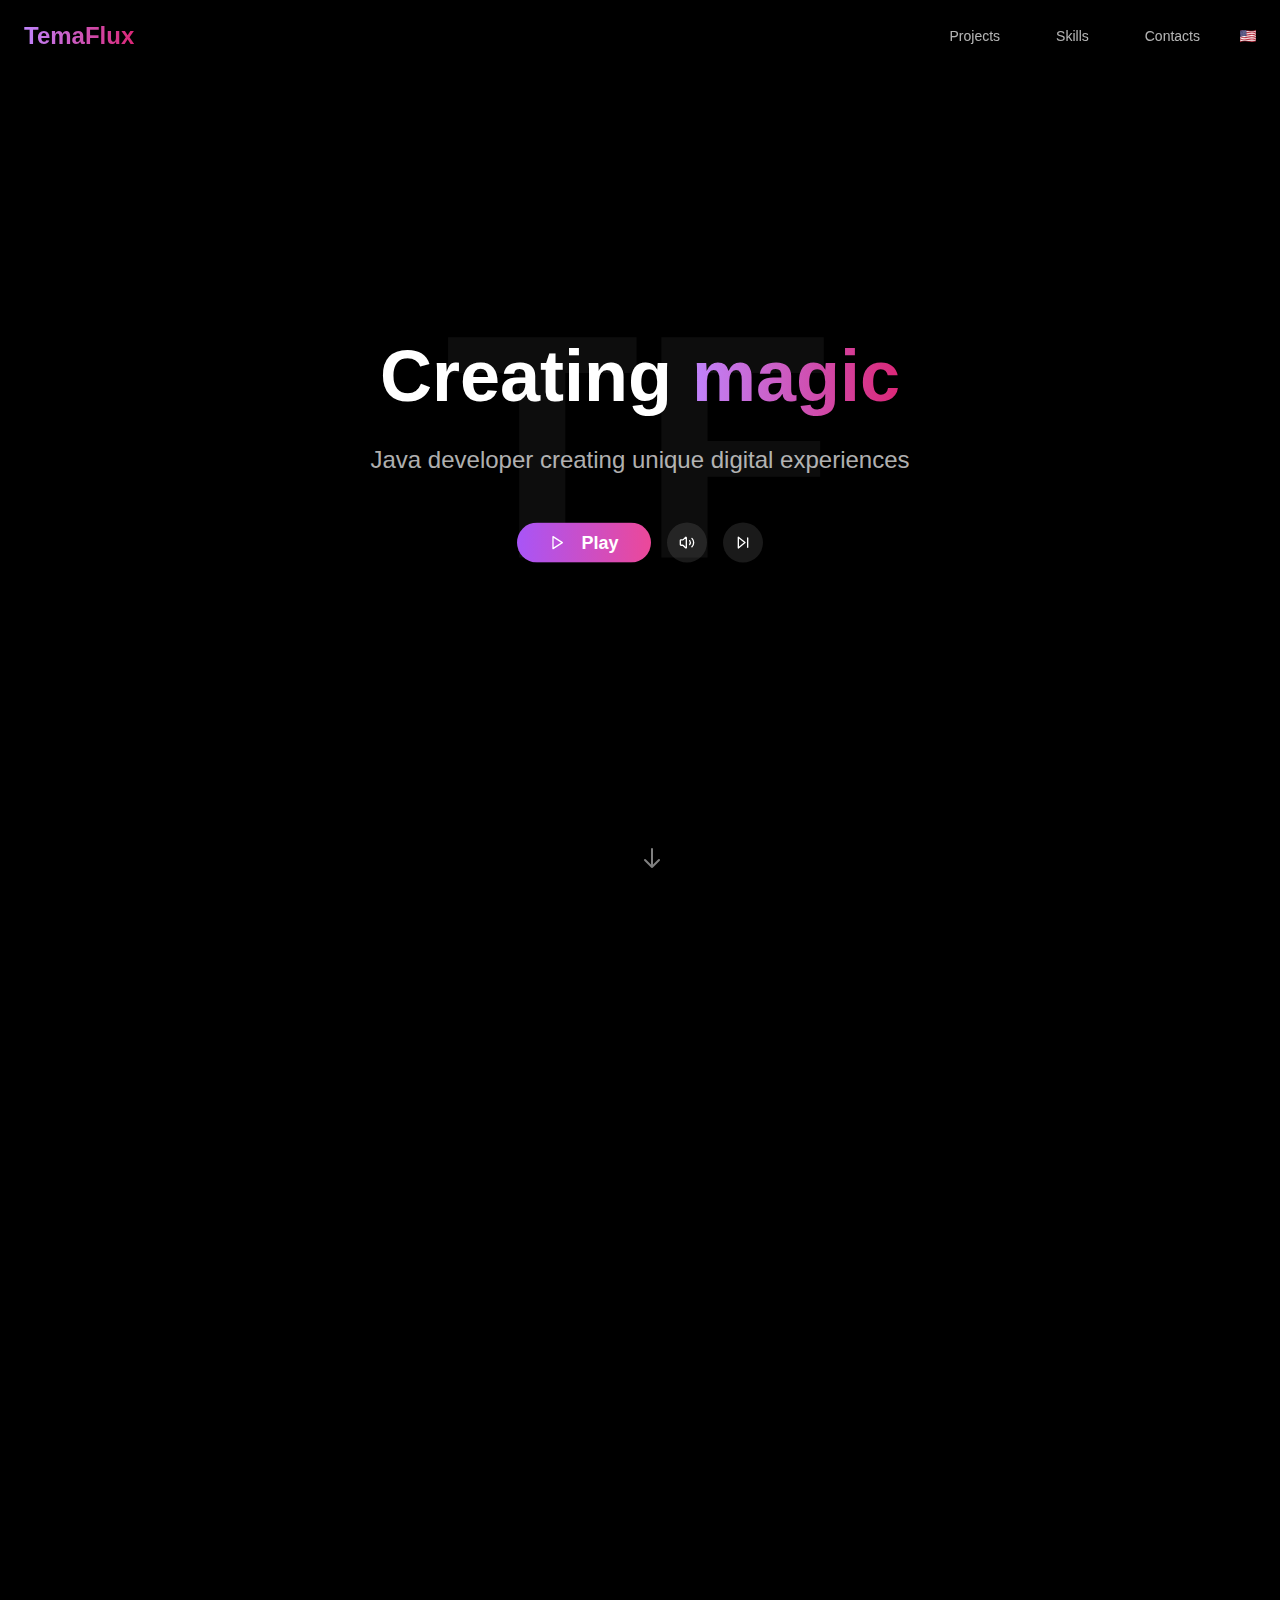
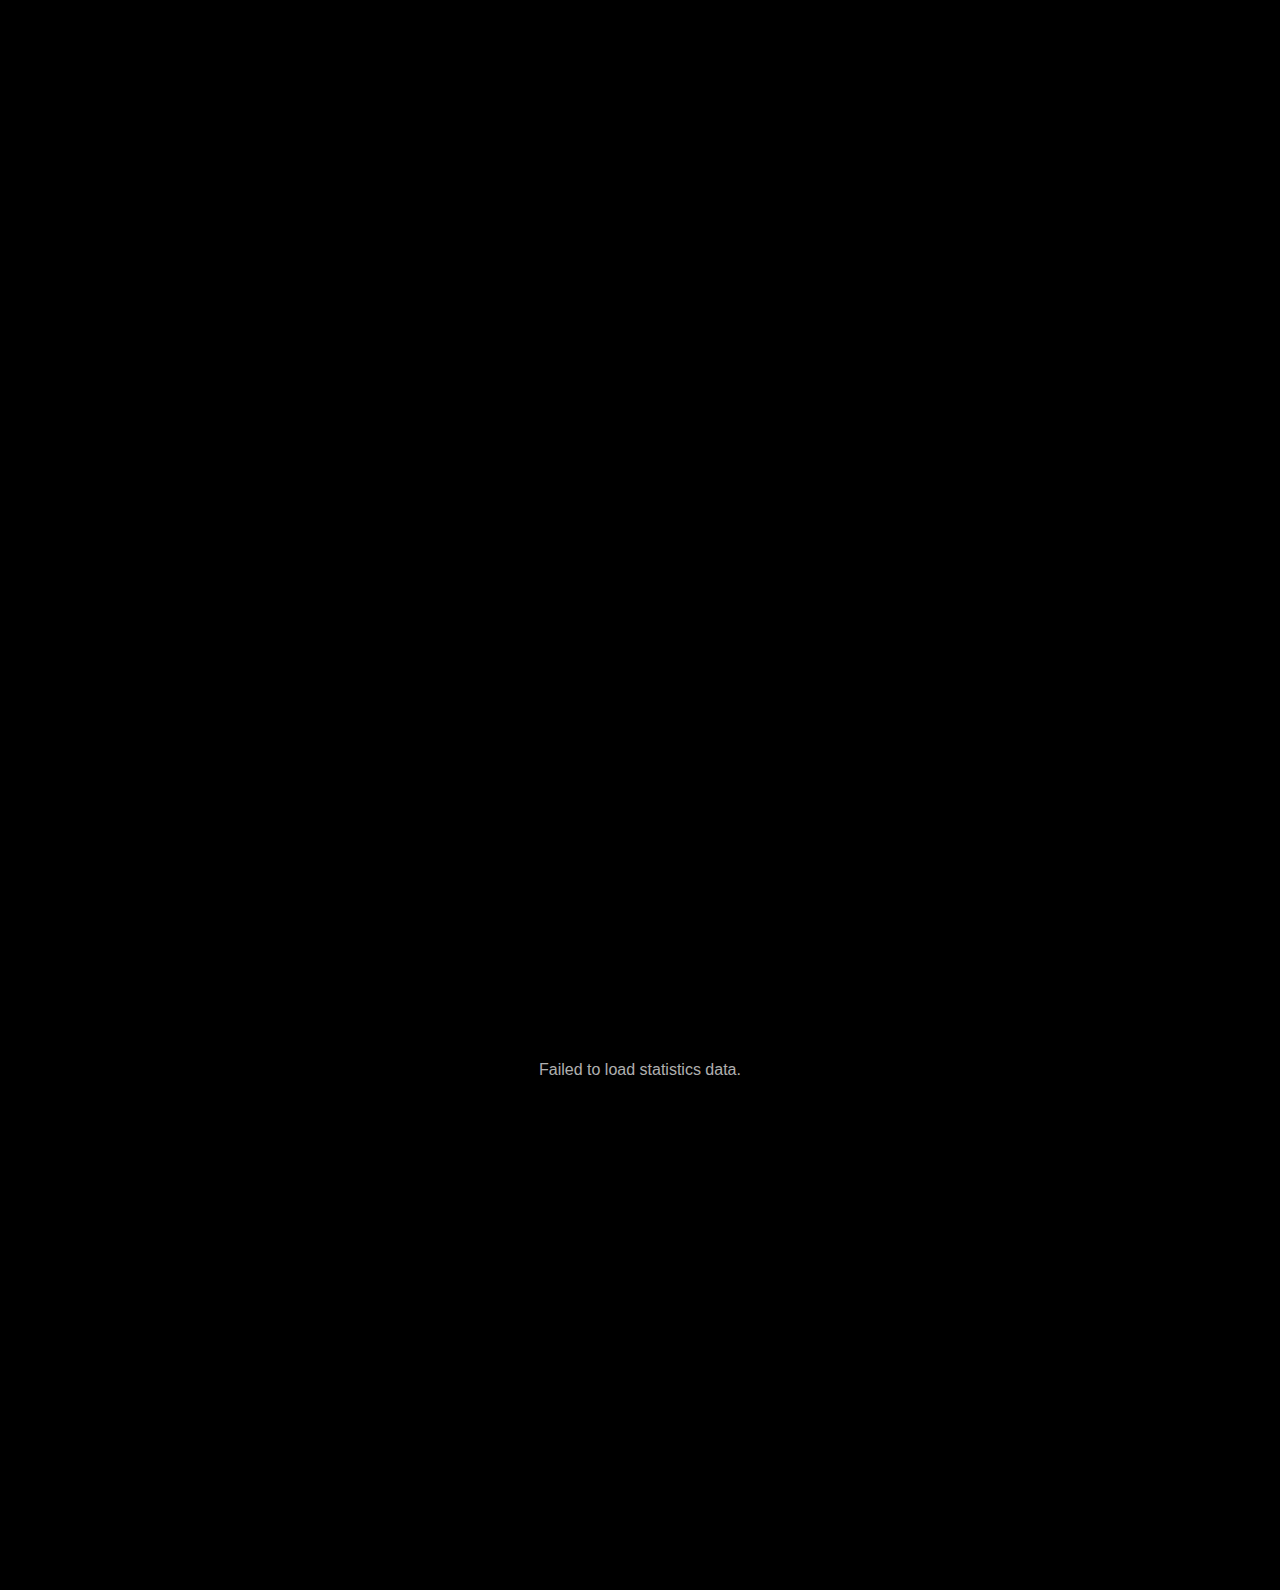
==== commit 089933d7: "Metadata fix and migrate to cloudflare pages" ====
--- a/index.html
+++ b/index.html
@@ -1 +1 @@
-<!DOCTYPE html><html><head><meta charSet="utf-8"/><meta name="viewport" content="width=device-width"/><meta name="next-head-count" content="2"/><link rel="preload" href="/_next/static/css/9e983fae8550e90b.css" as="style"/><link rel="stylesheet" href="/_next/static/css/9e983fae8550e90b.css" data-n-g=""/><noscript data-n-css=""></noscript><script defer="" nomodule="" src="/_next/static/chunks/polyfills-42372ed130431b0a.js"></script><script src="/_next/static/chunks/webpack-35b92941fc8726f9.js" defer=""></script><script src="/_next/static/chunks/framework-c42cdae18ff4feb1.js" defer=""></script><script src="/_next/static/chunks/main-fe86238e90d7b2f5.js" defer=""></script><script src="/_next/static/chunks/pages/_app-626265c084b91c0b.js" defer=""></script><script src="/_next/static/chunks/21-75f938d6def5f035.js" defer=""></script><script src="/_next/static/chunks/pages/index-a80a1d595816043b.js" defer=""></script><script src="/_next/static/7PXReUPXT8jcX1lSn8dlJ/_buildManifest.js" defer=""></script><script src="/_next/static/7PXReUPXT8jcX1lSn8dlJ/_ssgManifest.js" defer=""></script></head><body><div id="__next"><div class="relative min-h-screen bg-black text-white"><header class="fixed top-0 left-0 right-0 z-50 px-6 py-4" style="background-color:rgba(0, 0, 0, 0);backdrop-filter:blur(0px)"><nav class="container mx-auto flex items-center justify-between"><div class="text-2xl font-bold bg-clip-text text-transparent bg-gradient-to-r from-purple-400 to-pink-600">TemaFlux</div><div class="hidden md:flex gap-6 items-center"><div tabindex="0"><a href="#projects" class="inline-flex items-center justify-center gap-2 whitespace-nowrap rounded-md text-sm font-medium ring-offset-background transition-colors focus-visible:outline-none focus-visible:ring-2 focus-visible:ring-ring focus-visible:ring-offset-2 disabled:pointer-events-none disabled:opacity-50 [&amp;_svg]:pointer-events-none [&amp;_svg]:size-4 [&amp;_svg]:shrink-0 h-10 px-4 py-2 text-white/70 hover:text-white hover:bg-white/10">Projects</a></div><div tabindex="0"><a href="#skills" class="inline-flex items-center justify-center gap-2 whitespace-nowrap rounded-md text-sm font-medium ring-offset-background transition-colors focus-visible:outline-none focus-visible:ring-2 focus-visible:ring-ring focus-visible:ring-offset-2 disabled:pointer-events-none disabled:opacity-50 [&amp;_svg]:pointer-events-none [&amp;_svg]:size-4 [&amp;_svg]:shrink-0 h-10 px-4 py-2 text-white/70 hover:text-white hover:bg-white/10">Skills</a></div><div tabindex="0"><a href="#contact" class="inline-flex items-center justify-center gap-2 whitespace-nowrap rounded-md text-sm font-medium ring-offset-background transition-colors focus-visible:outline-none focus-visible:ring-2 focus-visible:ring-ring focus-visible:ring-offset-2 disabled:pointer-events-none disabled:opacity-50 [&amp;_svg]:pointer-events-none [&amp;_svg]:size-4 [&amp;_svg]:shrink-0 h-10 px-4 py-2 text-white/70 hover:text-white hover:bg-white/10">Contacts</a></div><div class="relative group pointer hover:cursor-pointer"><svg width="16" height="16" viewBox="0 0 31 24" fill="none" xmlns="http://www.w3.org/2000/svg"><path d="M0 2.04221C5.38184 -0.742383 10.7438 0.264016 16.1698 1.12828C21.0595 1.90726 26.0041 2.58462 31 0V21.9578C25.6182 24.7424 20.2562 23.736 14.8302 22.8717C9.94048 22.0927 4.99591 21.4154 0 24V2.04221Z" fill="#B22234"></path><path d="M0 3.73117C5.38184 0.946582 10.7438 1.95298 16.1698 2.81724C21.0595 3.59655 26.0041 4.27358 31 1.68896V3.37795C25.6182 6.16287 20.2562 5.15647 14.8302 4.29188C9.94048 3.5129 4.99591 2.83554 0 5.42016V3.73117ZM31 6.75625C25.6182 9.54084 20.2562 8.53444 14.8302 7.67018C9.94048 6.8912 4.99591 6.21384 0 8.79845V7.10947C5.38184 4.32455 10.7438 5.33128 16.1698 6.19554C21.0595 6.97452 26.0041 7.65188 31 5.06726V6.75625ZM0 10.4874C5.38184 7.70285 10.7438 8.70925 16.1698 9.57351C21.0595 10.3525 26.0041 11.0298 31 8.44523V10.1342C25.6182 12.9191 20.2562 11.9124 14.8302 11.0481C9.94048 10.2692 4.99591 9.59181 0 12.1764V10.4874ZM31 13.5125C25.6182 16.2971 20.2562 15.2907 14.8302 14.4264C9.94048 13.6475 4.99591 12.9701 0 15.5547V13.8657C5.38184 11.0808 10.7438 12.0875 16.1698 12.9518C21.0595 13.7308 26.0041 14.4081 31 11.8235V13.5125ZM0 17.2437C5.38184 14.4591 10.7438 15.4655 16.1698 16.3298C21.0595 17.1088 26.0041 17.7861 31 15.2015V16.8905C25.6182 19.6754 20.2562 18.6687 14.8302 17.8044C9.94048 17.0254 4.99591 16.3481 0 18.9327V17.2437ZM31 20.2688C25.6182 23.0534 20.2562 22.047 14.8302 21.1827C9.94048 20.4034 4.99591 19.7264 0 22.311V20.622C5.38184 17.8371 10.7438 18.8435 16.1698 19.7081C21.0595 20.4871 26.0041 21.1644 31 18.5798V20.2688Z" fill="white"></path><path d="M0 2.04218C4.09647 -0.0774674 8.18035 -0.0104829 12.4 0.551532V12.3748C8.31707 11.8314 4.20548 11.6896 0 13.8657V2.04218Z" fill="#3C3B6E"></path><path d="M1.03327 2.05859L1.32846 3.15714C1.07328 3.01206 0.818408 2.87417 0.555664 2.74085C0.87102 2.59283 1.18606 2.45691 1.51087 2.32882L0.738073 3.41168L1.03327 2.05859Z" fill="white"></path><path d="M1.03327 4.42322L1.32846 5.52176C1.07328 5.37636 0.818408 5.23879 0.555664 5.10548C0.87102 4.95746 1.18606 4.8212 1.51087 4.69344L0.738073 5.7763L1.03327 4.42322Z" fill="white"></path><path d="M1.03327 6.78796L1.32846 7.88651C1.07328 7.7411 0.818408 7.60354 0.555664 7.47022C0.87102 7.3222 1.18606 7.18595 1.51087 7.05819L0.738073 8.14105L1.03327 6.78796Z" fill="white"></path><path d="M1.03327 9.15271L1.32846 10.2513C1.07328 10.1058 0.818408 9.96829 0.555664 9.83497C0.87102 9.68662 1.18606 9.5507 1.51087 9.42294L0.738073 10.5058L1.03327 9.15271Z" fill="white"></path><path d="M1.03327 11.5173L1.32846 12.6159C1.07328 12.4705 0.818408 12.3329 0.555664 12.1996C0.87102 12.0512 1.18606 11.9153 1.51087 11.7876L0.738073 12.8704L1.03327 11.5173Z" fill="white"></path><path d="M2.06671 2.83789L2.36191 3.96029C2.10672 3.79462 1.85186 3.63615 1.58911 3.48061C1.90447 3.35906 2.21951 3.24895 2.54431 3.14634L1.77152 4.16679L2.06671 2.83789Z" fill="white"></path><path d="M2.06671 5.20251L2.36191 6.32491C2.10672 6.15925 1.85186 6.00077 1.58911 5.84524C1.90447 5.72369 2.21951 5.61324 2.54431 5.51097L1.77152 6.53142L2.06671 5.20251Z" fill="white"></path><path d="M2.06671 7.56726L2.36191 8.68966C2.10672 8.52399 1.85186 8.36552 1.58911 8.20998C1.90447 8.08843 2.21951 7.97799 2.54431 7.87572L1.77152 8.89617L2.06671 7.56726Z" fill="white"></path><path d="M2.06671 9.93201L2.36191 11.0544C2.10672 10.8887 1.85186 10.7303 1.58911 10.5747C1.90447 10.4532 2.21951 10.3427 2.54431 10.2405L1.77152 11.2609L2.06671 9.93201Z" fill="white"></path><path d="M3.09992 1.33386L3.39511 2.47815C3.13993 2.29386 2.88506 2.11578 2.62231 1.93966C2.93767 1.84294 3.25271 1.75635 3.57752 1.67761L2.80472 2.64022L3.09992 1.33386Z" fill="white"></path><path d="M3.09992 3.69849L3.39511 4.84277C3.13993 4.65849 2.88506 4.48041 2.62231 4.30429C2.93767 4.20757 3.25271 4.12098 3.57752 4.04223L2.80472 5.00452L3.09992 3.69849Z" fill="white"></path><path d="M3.09992 6.06323L3.39511 7.20752C3.13993 7.02323 2.88506 6.84515 2.62231 6.66903C2.93767 6.57231 3.25271 6.48572 3.57752 6.40698L2.80472 7.36926L3.09992 6.06323Z" fill="white"></path><path d="M3.09992 8.42798L3.39511 9.57227C3.13993 9.38765 2.88506 9.2099 2.62231 9.03378C2.93767 8.93706 3.25271 8.85047 3.57752 8.77172L2.80472 9.73401L3.09992 8.42798Z" fill="white"></path><path d="M3.09992 10.7926L3.39511 11.9369C3.13993 11.7523 2.88506 11.5745 2.62231 11.3984C2.93767 11.3017 3.25271 11.2151 3.57752 11.1363L2.80472 12.0986L3.09992 10.7926Z" fill="white"></path><path d="M4.13336 2.26929L4.42856 3.43383L3.65576 2.8411C3.97112 2.76726 4.28616 2.70256 4.61096 2.64538L3.83817 3.55473L4.13336 2.26929Z" fill="white"></path><path d="M4.13336 4.63403L4.42856 5.79858L3.65576 5.20585C3.97112 5.132 4.28616 5.06731 4.61096 5.01013L3.83817 5.91948L4.13336 4.63403Z" fill="white"></path><path d="M4.13336 6.99878L4.42856 8.16333L3.65576 7.5706C3.97112 7.49642 4.28616 7.43205 4.61096 7.37487L3.83817 8.28423L4.13336 6.99878Z" fill="white"></path><path d="M4.13336 9.36316L4.42856 10.528L3.65576 9.9353C3.97112 9.86113 4.28616 9.79676 4.61096 9.73958L3.83817 10.6489L4.13336 9.36316Z" fill="white"></path><path d="M5.16657 0.908691L5.46176 2.09154L4.68896 1.44979C5.00432 1.39653 5.31936 1.35177 5.64417 1.31452L4.87137 2.17519L5.16657 0.908691Z" fill="white"></path><path d="M5.16657 3.27307L5.46176 4.45624L4.68896 3.81417C5.00432 3.76091 5.31936 3.71648 5.64417 3.67923L4.87137 4.53957L5.16657 3.27307Z" fill="white"></path><path d="M5.16657 5.63782L5.46176 6.82099L4.68896 6.17892C5.00432 6.12566 5.31936 6.08122 5.64417 6.04397L4.87137 6.90431L5.16657 5.63782Z" fill="white"></path><path d="M5.16657 8.00256L5.46176 9.18574L4.68896 8.54367C5.00432 8.49041 5.31936 8.44597 5.64417 8.40872L4.87137 9.26906L5.16657 8.00256Z" fill="white"></path><path d="M5.16657 10.3672L5.46176 11.5504L4.68896 10.9083C5.00432 10.855 5.31936 10.8106 5.64417 10.773L4.87137 11.6337L5.16657 10.3672Z" fill="white"></path><path d="M6.20001 1.97485L6.49521 3.17469L5.72241 2.48786C6.03777 2.45355 6.35281 2.42708 6.67762 2.40747L5.90482 3.22436L6.20001 1.97485Z" fill="white"></path><path d="M6.20001 4.3396L6.49521 5.53944L5.72241 4.8526C6.03777 4.81829 6.35281 4.79183 6.67762 4.77222L5.90482 5.5891L6.20001 4.3396Z" fill="white"></path><path d="M6.20001 6.70435L6.49521 7.90418L5.72241 7.21735C6.03777 7.18304 6.35281 7.15657 6.67762 7.13697L5.90482 7.95385L6.20001 6.70435Z" fill="white"></path><path d="M6.20001 9.06897L6.49521 10.2688L5.72241 9.58197C6.03777 9.54766 6.35281 9.5212 6.67762 9.50159L5.90482 10.3181L6.20001 9.06897Z" fill="white"></path><path d="M7.23322 0.73291L7.52841 1.94745L6.75562 1.22075C7.07097 1.20343 7.38601 1.19331 7.71082 1.18938L6.93802 1.96673L7.23322 0.73291Z" fill="white"></path><path d="M7.23322 3.09766L7.52841 4.3122L6.75562 3.5855C7.07097 3.56818 7.38601 3.55772 7.71082 3.55413L6.93802 4.33147L7.23322 3.09766Z" fill="white"></path><path d="M7.23322 5.46228L7.52841 6.67682L6.75562 5.95012C7.07097 5.9328 7.38601 5.92235 7.71082 5.91875L6.93802 6.6961L7.23322 5.46228Z" fill="white"></path><path d="M7.23322 7.82703L7.52841 9.04157L6.75562 8.31487C7.07097 8.29755 7.38601 8.28709 7.71082 8.2835L6.93802 9.06084L7.23322 7.82703Z" fill="white"></path><path d="M7.23322 10.1918L7.52841 11.4063L6.75562 10.6796C7.07097 10.6623 7.38601 10.6518 7.71082 10.6482L6.93802 11.4256L7.23322 10.1918Z" fill="white"></path><path d="M8.26666 1.90527L8.56186 3.13321L7.78906 2.3709C8.10442 2.36894 8.41946 2.37286 8.74427 2.38266L7.97147 3.1257L8.26666 1.90527Z" fill="white"></path><path d="M8.26666 4.27002L8.56186 5.49763L7.78906 4.73564C8.10442 4.73336 8.41946 4.7376 8.74427 4.74741L7.97147 5.49044L8.26666 4.27002Z" fill="white"></path><path d="M8.26666 6.63477L8.56186 7.86238L7.78906 7.10039C8.10442 7.0981 8.41946 7.10235 8.74427 7.11215L7.97147 7.85519L8.26666 6.63477Z" fill="white"></path><path d="M8.26666 8.99939L8.56186 10.227L7.78906 9.46501C8.10442 9.46273 8.41946 9.46665 8.74427 9.47678L7.97147 10.2198L8.26666 8.99939Z" fill="white"></path><path d="M9.30011 0.756714L9.5953 1.99576L8.82251 1.20306L9.77771 1.2524L9.00492 1.96537L9.30011 0.756714Z" fill="white"></path><path d="M9.30011 3.12146L9.5953 4.36051L8.82251 3.5678L9.77771 3.61714L9.00492 4.33012L9.30011 3.12146Z" fill="white"></path><path d="M9.30011 5.48621L9.5953 6.72525L8.82251 5.93255L9.77771 5.98189L9.00492 6.69487L9.30011 5.48621Z" fill="white"></path><path d="M9.30011 7.85095L9.5953 9.09L8.82251 8.2973L9.77771 8.34664L9.00492 9.05961L9.30011 7.85095Z" fill="white"></path><path d="M9.30011 10.2156L9.5953 11.4546L8.82251 10.6619L9.77771 10.7113L9.00492 11.4239L9.30011 10.2156Z" fill="white"></path><path d="M10.3333 2.0105L10.6285 3.25902L9.85571 2.44018L10.8109 2.52121L10.0381 3.20903L10.3333 2.0105Z" fill="white"></path><path d="M10.3333 4.37524L10.6285 5.62377L9.85571 4.80492L10.8109 4.88596L10.0381 5.57377L10.3333 4.37524Z" fill="white"></path><path d="M10.3333 6.73999L10.6285 7.98851L9.85571 7.16967L10.8109 7.25071L10.0381 7.93819L10.3333 6.73999Z" fill="white"></path><path d="M10.3333 9.10461L10.6285 10.3531L9.85571 9.53429L10.8109 9.61533L10.0381 10.3028L10.3333 9.10461Z" fill="white"></path><path d="M11.3668 0.930542L11.662 2.18691L10.8892 1.3465L11.8444 1.45367L11.0716 2.1209L11.3668 0.930542Z" fill="white"></path><path d="M11.3668 3.29529L11.662 4.55165L10.8892 3.71124L11.8444 3.81842L11.0716 4.48532L11.3668 3.29529Z" fill="white"></path><path d="M11.3668 5.66003L11.662 6.9164L10.8892 6.07599L11.8444 6.18317L11.0716 6.85007L11.3668 5.66003Z" fill="white"></path><path d="M11.3668 8.02478L11.662 9.28115L10.8892 8.44074L11.8444 8.54791L11.0716 9.21481L11.3668 8.02478Z" fill="white"></path><path d="M11.3668 10.3894L11.662 11.6458L10.8892 10.8054L11.8444 10.9125L11.0716 11.5794L11.3668 10.3894Z" fill="white"></path><path opacity="0.2" d="M0 2.04221C5.38184 -0.742383 10.7438 0.264016 16.1698 1.12828C21.0595 1.90726 26.0041 2.58462 31 0V21.9578C25.6182 24.7424 20.2562 23.736 14.8302 22.8717C9.94048 22.0927 4.99591 21.4154 0 24V2.04221ZM0.984502 2.67578V22.428C10.6424 18.2371 20.2392 25.5661 30.0155 21.3242V1.57201C20.3576 5.76294 10.7608 -1.56613 0.984502 2.67578Z" fill="#1A1A1A"></path></svg></div></div><div class="md:hidden"><button class="inline-flex items-center justify-center gap-2 whitespace-nowrap rounded-md text-sm font-medium ring-offset-background transition-colors focus-visible:outline-none focus-visible:ring-2 focus-visible:ring-ring focus-visible:ring-offset-2 disabled:pointer-events-none disabled:opacity-50 [&amp;_svg]:pointer-events-none [&amp;_svg]:size-4 [&amp;_svg]:shrink-0 hover:bg-accent hover:text-accent-foreground h-10 px-4 py-2"><svg xmlns="http://www.w3.org/2000/svg" width="24" height="24" viewBox="0 0 24 24" fill="none" stroke="currentColor" stroke-width="2" stroke-linecap="round" stroke-linejoin="round" class="lucide lucide-menu h-6 w-6"><line x1="4" x2="20" y1="12" y2="12"></line><line x1="4" x2="20" y1="6" y2="6"></line><line x1="4" x2="20" y1="18" y2="18"></line></svg></button></div></nav></header><main class="relative z-10"><section class="relative min-h-screen flex items-center justify-center px-6 overflow-hidden"><div class="absolute inset-0 bg-gradient-to-b from-black/70 via-black/50 to-black/70 z-10"></div><div class="absolute inset-0 flex items-center justify-center opacity-5 z-20"><div class="text-[20rem] font-bold text-white">TF</div></div><div class="relative text-center max-w-4xl mx-auto z-30" style="opacity:0;transform:translateY(20px)"><h1 class="text-5xl md:text-7xl font-bold mb-8" style="opacity:0;transform:translateY(20px)">Creating<!-- --> <span class="text-transparent bg-clip-text bg-gradient-to-r from-purple-400 to-pink-600">magic</span></h1><p class="text-xl md:text-2xl text-white/70 mb-12" style="opacity:0;transform:translateY(20px)">Java developer creating unique digital experiences</p><div class="flex flex-col items-center space-y-4" style="opacity:0;transform:translateY(20px)"><div class="flex items-center space-x-4"><button class="justify-center gap-2 whitespace-nowrap ring-offset-background focus-visible:outline-none focus-visible:ring-2 focus-visible:ring-ring focus-visible:ring-offset-2 disabled:pointer-events-none disabled:opacity-50 [&amp;_svg]:pointer-events-none [&amp;_svg]:size-4 [&amp;_svg]:shrink-0 bg-primary hover:bg-primary/90 h-10 px-8 py-3 bg-gradient-to-r from-purple-500 to-pink-500 text-white rounded-full text-lg font-semibold hover:from-purple-600 hover:to-pink-600 transition-all duration-300 flex items-center space-x-2"><svg xmlns="http://www.w3.org/2000/svg" width="24" height="24" viewBox="0 0 24 24" fill="none" stroke="currentColor" stroke-width="2" stroke-linecap="round" stroke-linejoin="round" class="lucide lucide-play w-5 h-5 mr-2"><polygon points="6 3 20 12 6 21 6 3"></polygon></svg>Play</button><button class="inline-flex items-center justify-center gap-2 whitespace-nowrap text-sm font-medium ring-offset-background transition-colors focus-visible:outline-none focus-visible:ring-2 focus-visible:ring-ring focus-visible:ring-offset-2 disabled:pointer-events-none disabled:opacity-50 [&amp;_svg]:pointer-events-none [&amp;_svg]:size-4 [&amp;_svg]:shrink-0 border border-input hover:text-accent-foreground h-10 w-10 rounded-full bg-white/10 hover:bg-white/20 border-none"><svg xmlns="http://www.w3.org/2000/svg" width="24" height="24" viewBox="0 0 24 24" fill="none" stroke="currentColor" stroke-width="2" stroke-linecap="round" stroke-linejoin="round" class="lucide lucide-volume2 w-5 h-5 text-white"><path d="M11 4.702a.705.705 0 0 0-1.203-.498L6.413 7.587A1.4 1.4 0 0 1 5.416 8H3a1 1 0 0 0-1 1v6a1 1 0 0 0 1 1h2.416a1.4 1.4 0 0 1 .997.413l3.383 3.384A.705.705 0 0 0 11 19.298z"></path><path d="M16 9a5 5 0 0 1 0 6"></path><path d="M19.364 18.364a9 9 0 0 0 0-12.728"></path></svg></button><button class="inline-flex items-center justify-center gap-2 whitespace-nowrap text-sm font-medium ring-offset-background transition-colors focus-visible:outline-none focus-visible:ring-2 focus-visible:ring-ring focus-visible:ring-offset-2 disabled:pointer-events-none disabled:opacity-50 [&amp;_svg]:pointer-events-none [&amp;_svg]:size-4 [&amp;_svg]:shrink-0 border border-input hover:text-accent-foreground h-10 w-10 rounded-full bg-white/10 hover:bg-white/20 border-none"><svg xmlns="http://www.w3.org/2000/svg" width="24" height="24" viewBox="0 0 24 24" fill="none" stroke="currentColor" stroke-width="2" stroke-linecap="round" stroke-linejoin="round" class="lucide lucide-skip-forward w-5 h-5 text-white"><polygon points="5 4 15 12 5 20 5 4"></polygon><line x1="19" x2="19" y1="5" y2="19"></line></svg></button></div></div></div><div class="absolute bottom-10 left-1/2 transform -translate-x-1/2 z-30"><svg xmlns="http://www.w3.org/2000/svg" class="h-6 w-6 text-white/50" fill="none" viewBox="0 0 24 24" stroke="currentColor"><path stroke-linecap="round" stroke-linejoin="round" stroke-width="2" d="M19 14l-7 7m0 0l-7-7m7 7V3"></path></svg></div></section><section id="projects" class="py-20 px-6"><div class="container mx-auto"><h2 class="text-4xl font-bold mb-12 text-center" style="opacity:0;transform:translateY(20px)">My Projects</h2><div class="grid grid-cols-1 md:grid-cols-2 lg:grid-cols-3 gap-8"><div style="opacity:0;transform:translateY(20px)"><div tabindex="0"><div class="rounded-lg border text-card-foreground shadow-sm bg-black/50 backdrop-blur-lg border-white/10 hover:border-white/20 transition-colors overflow-hidden"><div class="flex flex-col space-y-1.5 p-6"><div class="text-2xl font-semibold leading-none tracking-tight"><span class="text-transparent bg-clip-text bg-gradient-to-r from-green-400 to-emerald-600">FunnyScape</span></div></div><div class="p-6 pt-0"><p class="text-white/70 mb-4">Unique server with custom plugins</p><a href="https://vk.com/funnyscapes" target="_blank" rel="noopener noreferrer" class="inline-block text-white/50 hover:text-white transition-colors">View Project<!-- --> →</a></div></div></div></div><div style="opacity:0;transform:translateY(20px)"><div tabindex="0"><div class="rounded-lg border text-card-foreground shadow-sm bg-black/50 backdrop-blur-lg border-white/10 hover:border-white/20 transition-colors overflow-hidden"><div class="flex flex-col space-y-1.5 p-6"><div class="text-2xl font-semibold leading-none tracking-tight"><span class="text-transparent bg-clip-text bg-gradient-to-r from-blue-400 to-indigo-600">Anime List</span></div></div><div class="p-6 pt-0"><p class="text-white/70 mb-4">Personal anime list from AniXart</p><a href="https://anime.temaflux.site" target="_blank" rel="noopener noreferrer" class="inline-block text-white/50 hover:text-white transition-colors">View Project<!-- --> →</a></div></div></div></div><div style="opacity:0;transform:translateY(20px)"><div tabindex="0"><div class="rounded-lg border text-card-foreground shadow-sm bg-black/50 backdrop-blur-lg border-white/10 hover:border-white/20 transition-colors overflow-hidden"><div class="flex flex-col space-y-1.5 p-6"><div class="text-2xl font-semibold leading-none tracking-tight"><span class="text-transparent bg-clip-text bg-gradient-to-r from-purple-400 to-pink-600">Miko Bot</span></div></div><div class="p-6 pt-0"><p class="text-white/70 mb-4">Custom Discord bot with anime features</p><a href="https://top.gg/bot/586508012433440768" target="_blank" rel="noopener noreferrer" class="inline-block text-white/50 hover:text-white transition-colors">View Project<!-- --> →</a></div></div></div></div><div style="opacity:0;transform:translateY(20px)"><div tabindex="0"><div class="rounded-lg border text-card-foreground shadow-sm bg-black/50 backdrop-blur-lg border-white/10 hover:border-white/20 transition-colors overflow-hidden"><div class="flex flex-col space-y-1.5 p-6"><div class="text-2xl font-semibold leading-none tracking-tight"><span class="text-transparent bg-clip-text bg-gradient-to-r from-yellow-400 to-orange-600">RageMine</span></div></div><div class="p-6 pt-0"><p class="text-white/70 mb-4">Website functionality development (Backend)</p><a href="https://store.RageMine.su" target="_blank" rel="noopener noreferrer" class="inline-block text-white/50 hover:text-white transition-colors">View Project<!-- --> →</a></div></div></div></div><div style="opacity:0;transform:translateY(20px)"><div tabindex="0"><div class="rounded-lg border text-card-foreground shadow-sm bg-black/50 backdrop-blur-lg border-white/10 hover:border-white/20 transition-colors overflow-hidden"><div class="flex flex-col space-y-1.5 p-6"><div class="text-2xl font-semibold leading-none tracking-tight"><span class="text-transparent bg-clip-text bg-gradient-to-r from-yellow-400 to-yellow-600">FoxDonate</span></div></div><div class="p-6 pt-0"><p class="text-white/70 mb-4">Development of payment system selection</p><a href="https://FoxDon.ru" target="_blank" rel="noopener noreferrer" class="inline-block text-white/50 hover:text-white transition-colors">View Project<!-- --> →</a></div></div></div></div><div style="opacity:0;transform:translateY(20px)"><div tabindex="0"><div class="rounded-lg border text-card-foreground shadow-sm bg-black/50 backdrop-blur-lg border-white/10 hover:border-white/20 transition-colors overflow-hidden"><div class="flex flex-col space-y-1.5 p-6"><div class="text-2xl font-semibold leading-none tracking-tight"><span class="text-transparent bg-clip-text bg-gradient-to-r from-red-400 to-rose-600">AisMC</span></div></div><div class="p-6 pt-0"><p class="text-white/70 mb-4">Website functionality development (Backend)</p><a href="https://demo-aismc.temaflux.site" target="_blank" rel="noopener noreferrer" class="inline-block text-white/50 hover:text-white transition-colors">View Project<!-- --> →</a></div></div></div></div><div style="opacity:0;transform:translateY(20px)"><div tabindex="0"><div class="rounded-lg border text-card-foreground shadow-sm bg-black/50 backdrop-blur-lg border-white/10 hover:border-white/20 transition-colors overflow-hidden"><div class="flex flex-col space-y-1.5 p-6"><div class="text-2xl font-semibold leading-none tracking-tight"><span class="text-transparent bg-clip-text bg-gradient-to-r from-[#80101b] to-[#8c0412]">GD</span></div></div><div class="p-6 pt-0"><p class="text-white/70 mb-4">Website functionality development (Backend)</p><a href="https://gdluxurykitchen.ru" target="_blank" rel="noopener noreferrer" class="inline-block text-white/50 hover:text-white transition-colors">View Project<!-- --> →</a></div></div></div></div><div style="opacity:0;transform:translateY(20px)"><div tabindex="0"><div class="rounded-lg border text-card-foreground shadow-sm bg-black/50 backdrop-blur-lg border-white/10 hover:border-white/20 transition-colors overflow-hidden"><div class="flex flex-col space-y-1.5 p-6"><div class="text-2xl font-semibold leading-none tracking-tight"><span class="text-transparent bg-clip-text bg-gradient-to-r from-sky-400 to-blue-800">Rivnenie</span></div></div><div class="p-6 pt-0"><p class="text-white/70 mb-4">Development of a private server in Genshin Impact</p><a href="https://github.com/Rivnenie" target="_blank" rel="noopener noreferrer" class="inline-block text-white/50 hover:text-white transition-colors">View Project<!-- --> →</a></div></div></div></div><div style="opacity:0;transform:translateY(20px)"><div tabindex="0"><div class="rounded-lg border text-card-foreground shadow-sm bg-black/50 backdrop-blur-lg border-white/10 hover:border-white/20 transition-colors overflow-hidden"><div class="flex flex-col space-y-1.5 p-6"><div class="text-2xl font-semibold leading-none tracking-tight"><span class="text-transparent bg-clip-text bg-gradient-to-r from-neutral-400 to-zinc-800">FabricLeak</span></div></div><div class="p-6 pt-0"><p class="text-white/70 mb-4">Mod for copying menus and other elements from the server</p><a href="#" target="_blank" rel="noopener noreferrer" class="inline-block text-white/50 hover:text-white transition-colors">View Project<!-- --> →</a></div></div></div></div></div></div></section><section id="skills" class="py-20 px-6"><div class="container mx-auto max-w-3xl"><h2 class="text-4xl font-bold mb-12 text-center" style="opacity:0;transform:translateY(20px)">My Skills</h2><div class="space-y-6"><div style="opacity:0;transform:translateX(-20px)"><div class="flex justify-between mb-2"><span class="text-white/70">Java</span><span class="text-white/50">74.55<!-- -->%</span></div><div class="h-2 bg-white/10 rounded-full overflow-hidden"><div class="h-full bg-gradient-to-r from-purple-400 to-pink-600" style="width:0px"></div></div></div><div style="opacity:0;transform:translateX(-20px)"><div class="flex justify-between mb-2"><span class="text-white/70">JavaScript</span><span class="text-white/50">15.65<!-- -->%</span></div><div class="h-2 bg-white/10 rounded-full overflow-hidden"><div class="h-full bg-gradient-to-r from-purple-400 to-pink-600" style="width:0px"></div></div></div><div style="opacity:0;transform:translateX(-20px)"><div class="flex justify-between mb-2"><span class="text-white/70">C#</span><span class="text-white/50">14.55<!-- -->%</span></div><div class="h-2 bg-white/10 rounded-full overflow-hidden"><div class="h-full bg-gradient-to-r from-purple-400 to-pink-600" style="width:0px"></div></div></div><div style="opacity:0;transform:translateX(-20px)"><div class="flex justify-between mb-2"><span class="text-white/70">TypeScript</span><span class="text-white/50">12.65<!-- -->%</span></div><div class="h-2 bg-white/10 rounded-full overflow-hidden"><div class="h-full bg-gradient-to-r from-purple-400 to-pink-600" style="width:0px"></div></div></div><div style="opacity:0;transform:translateX(-20px)"><div class="flex justify-between mb-2"><span class="text-white/70">Vue.js</span><span class="text-white/50">5.81<!-- -->%</span></div><div class="h-2 bg-white/10 rounded-full overflow-hidden"><div class="h-full bg-gradient-to-r from-purple-400 to-pink-600" style="width:0px"></div></div></div><div style="opacity:0;transform:translateX(-20px)"><div class="flex justify-between mb-2"><span class="text-white/70">C++</span><span class="text-white/50">4.22<!-- -->%</span></div><div class="h-2 bg-white/10 rounded-full overflow-hidden"><div class="h-full bg-gradient-to-r from-purple-400 to-pink-600" style="width:0px"></div></div></div><div style="opacity:0;transform:translateX(-20px)"><div class="flex justify-between mb-2"><span class="text-white/70">PHP</span><span class="text-white/50">2.8<!-- -->%</span></div><div class="h-2 bg-white/10 rounded-full overflow-hidden"><div class="h-full bg-gradient-to-r from-purple-400 to-pink-600" style="width:0px"></div></div></div><div style="opacity:0;transform:translateX(-20px)"><div class="flex justify-between mb-2"><span class="text-white/70">React</span><span class="text-white/50">2.25<!-- -->%</span></div><div class="h-2 bg-white/10 rounded-full overflow-hidden"><div class="h-full bg-gradient-to-r from-purple-400 to-pink-600" style="width:0px"></div></div></div></div></div></section><section id="statistics" class="py-20 px-6"><div class="container mx-auto max-w-4xl"><div class="flex justify-between items-center mb-8" style="opacity:0;transform:translateY(20px)"><h2 class="text-4xl font-bold">My Statistics</h2><div class="flex items-center space-x-2"><button type="button" role="switch" aria-checked="true" data-state="checked" value="on" class="peer inline-flex h-6 w-11 shrink-0 cursor-pointer items-center rounded-full border-2 border-transparent transition-colors focus-visible:outline-none focus-visible:ring-2 focus-visible:ring-ring focus-visible:ring-offset-2 focus-visible:ring-offset-background disabled:cursor-not-allowed disabled:opacity-50 data-[state=checked]:bg-primary data-[state=unchecked]:bg-input" id="stats-switch"><span data-state="checked" class="pointer-events-none block h-5 w-5 rounded-full bg-background shadow-lg ring-0 transition-transform data-[state=checked]:translate-x-5 data-[state=unchecked]:translate-x-0"></span></button><input type="checkbox" aria-hidden="true" style="transform:translateX(-100%);position:absolute;pointer-events:none;opacity:0;margin:0" tabindex="-1" checked="" value="on"/><label class="text-sm font-medium leading-none peer-disabled:cursor-not-allowed peer-disabled:opacity-70" for="stats-switch">Enabled</label></div></div><div style="opacity:0;height:0px"><div class="text-center py-12"><div class="inline-block w-8 h-8 border-4 border-t-purple-500 border-r-purple-500 border-b-transparent border-l-transparent rounded-full"></div></div></div></div></section></main><footer id="contact" class="relative z-10 py-20 px-6 bg-black/50 backdrop-blur-lg"><div class="container mx-auto"><div class="text-center" style="opacity:0;transform:translateY(20px)"><h2 class="text-4xl font-bold mb-8">Let&#x27;s create something cool</h2><p class="text-white/70 mb-8 max-w-2xl mx-auto">Open for interesting projects and collaborations. Let&#x27;s bring your ideas to life!</p><div class="flex justify-center gap-6 mb-12"><a href="https://vk.com/artemvka" target="_blank" rel="noopener noreferrer" class="text-white/50 hover:text-white transition-colors" tabindex="0" style="opacity:0;transform:translateY(20px)"><span class="sr-only">VK</span><svg class="w-6 h-6 fill-current" viewBox="0 0 24 24" aria-hidden="true"><path d="M21.579 6.855c.14-.465 0-.806-.662-.806h-2.193c-.558 0-.813.295-.953.619 0 0-1.115 2.719-2.695 4.482-.51.513-.743.675-1.021.675-.139 0-.341-.162-.341-.627V6.855c0-.558-.161-.806-.626-.806H9.642c-.348 0-.558.258-.558.504 0 .528.79.65.871 2.138v3.228c0 .707-.127.836-.407.836-.743 0-2.551-2.729-3.624-5.853-.209-.607-.42-.852-.98-.852H2.752c-.627 0-.752.295-.752.619 0 .582.743 3.462 3.461 7.271 1.812 2.601 4.363 4.011 6.687 4.011 1.393 0 1.565-.313 1.565-.853v-1.966c0-.626.133-.752.574-.752.324 0 .882.164 2.183 1.417 1.486 1.486 1.732 2.153 2.567 2.153h2.192c.626 0 .939-.313.758-.931-.197-.615-.907-1.51-1.849-2.569-.512-.604-1.277-1.254-1.51-1.579-.325-.419-.231-.604 0-.976.001 0 2.672-3.761 2.95-5.04z"></path></svg></a><a href="https://t.me/TemaFlexs" target="_blank" rel="noopener noreferrer" class="text-white/50 hover:text-white transition-colors" tabindex="0" style="opacity:0;transform:translateY(20px)"><span class="sr-only">Telegram</span><svg class="w-6 h-6 fill-current" viewBox="0 0 24 24" aria-hidden="true"><path d="M24 4.557c-.883.392-1.832.656-2.828.775 1.017-.609 1.798-1.574 2.165-2.724-.951.564-2.005.974-3.127 1.195-.897-.957-2.178-1.555-3.594-1.555-3.179 0-5.515 2.966-4.797 6.045-4.091-.205-7.719-2.165-10.148-5.144-1.29 2.213-.669 5.108 1.523 6.574-.806-.026-1.566-.247-2.229-.616-.054 2.281 1.581 4.415 3.949 4.89-.693.188-1.452.232-2.224.084.626 1.956 2.444 3.379 4.6 3.419-2.07 1.623-4.678 2.348-7.29 2.04 2.179 1.397 4.768 2.212 7.548 2.212 9.142 0 14.307-7.721 13.995-14.646.962-.695 1.797-1.562 2.457-2.549z"></path></svg></a><a href="https://github.com/TemaFlux" target="_blank" rel="noopener noreferrer" class="text-white/50 hover:text-white transition-colors" tabindex="0" style="opacity:0;transform:translateY(20px)"><span class="sr-only">GitHub</span><svg class="w-6 h-6 fill-current" viewBox="0 0 24 24" aria-hidden="true"><path d="M12 .297c-6.63 0-12 5.373-12 12 0 5.303 3.438 9.8 8.205 11.385.6.113.82-.258.82-.577 0-.285-.01-1.04-.015-2.04-3.338.724-4.042-1.61-4.042-1.61C4.422 18.07 3.633 17.7 3.633 17.7c-1.087-.744.084-.729.084-.729 1.205.084 1.838 1.236 1.838 1.236 1.07 1.835 2.809 1.305 3.495.998.108-.776.417-1.305.76-1.605-2.665-.3-5.466-1.332-5.466-5.93 0-1.31.465-2.38 1.235-3.22-.135-.303-.54-1.523.105-3.176 0 0 1.005-.322 3.3 1.23.96-.267 1.98-.399 3-.405 1.02.006 2.04.138 3 .405 2.28-1.552 3.285-1.23 3.285-1.23.645 1.653.24 2.873.12 3.176.765.84 1.23 1.91 1.23 3.22 0 4.61-2.805 5.625-5.475 5.92.42.36.81 1.096.81 2.22 0 1.606-.015 2.896-.015 3.286 0 .315.21.69.825.57C20.565 22.092 24 17.592 24 12.297c0-6.627-5.373-12-12-12"></path></svg></a><a href="https://enka.network/u/TemaFlux" target="_blank" rel="noopener noreferrer" class="text-white/50 hover:text-white transition-colors" tabindex="0" style="opacity:0;transform:translateY(20px)"><span class="sr-only">Enkanomiya</span><svg class="w-6 h-6 fill-current" viewBox="0 0 24 24" aria-hidden="true"><path d="M12.2082 2L18.9842 13.8359L16.5941 15.1016L12.2082 7.4375L11.0016 9.57031L8.6114 8.30469L12.2082 2ZM7.38151 10.4375L9.77167 11.7031L5.6643 18.8984H6.63892L5.08416 21.5938H1L7.38151 10.4375ZM12.2779 11.9844L15.1321 14.8672L12.2779 17.75L9.44679 14.8672L12.2779 11.9844ZM20.1909 15.9687L23.4165 21.5937H7.7992L9.35397 18.8984H18.7522L17.824 17.2344L20.1909 15.9687Z"></path></svg></a></div><div class="text-white/30 text-sm" style="opacity:0">© 2018-<!-- -->2025<!-- --> TemaFlux. <!-- -->All rights are not protected.</div></div></div></footer></div></div><script id="__NEXT_DATA__" type="application/json">{"props":{"pageProps":{"_nextI18Next":{"initialI18nStore":{"en":{"common":{"hero":{"title":"Creating","magic":"magic","subtitle":"Java developer creating unique digital experiences","play":"Play","pause":"Pause"},"projects":{"title":"My Projects","viewProject":"View Project","funnyscape":{"title":"FunnyScape","description":"Unique server with custom plugins"},"animeList":{"title":"Anime List","description":"Personal anime list from AniXart"},"mikoBot":{"title":"Miko Bot","description":"Custom Discord bot with anime features"},"rageMine":{"title":"RageMine","description":"Website functionality development (Backend)"},"foxDonate":{"title":"FoxDonate","description":"Development of payment system selection"},"aisMC":{"title":"AisMC","description":"Website functionality development (Backend)"},"gd":{"title":"GD","description":"Website functionality development (Backend)"},"rivnenie":{"title":"Rivnenie","description":"Development of a private server in Genshin Impact"},"fabricLeak":{"title":"FabricLeak","description":"Mod for copying menus and other elements from the server"}},"skills":{"title":"My Skills"},"statistics":{"title":"My Statistics","enabled":"Enabled","disabled":"Disabled","languages":"Programming Languages","totalTime":"Total Coding Time","loadingError":"Failed to load statistics data."},"footer":{"title":"Let's create something cool","subtitle":"Open for interesting projects and collaborations. Let's bring your ideas to life!","rights":"All rights are not protected."},"nav":{"projects":"Projects","skills":"Skills","contacts":"Contacts"},"language":"Language"}},"ru":{"common":{"hero":{"title":"Создаю","magic":"магию","subtitle":"Java-разработчик, создающий уникальные цифровые впечатления","play":"Играть","pause":"Пауза"},"projects":{"title":"Мои проекты","viewProject":"Посмотреть","funnyscape":{"title":"FunnyScape","description":"Уникальный сервер с собственными плагинами"},"animeList":{"title":"Anime List","description":"Персональный список аниме из AniXart"},"mikoBot":{"title":"Miko Bot","description":"Собственный бот в Discord с аниме функциями"},"rageMine":{"title":"RageMine","description":"Разработка функционала сайта (Backend)"},"foxDonate":{"title":"FoxDonate","description":"Разработка выбора системы оплат"},"aisMC":{"title":"AisMC","description":"Разработка функционала сайта (Backend)"},"gd":{"title":"GD","description":"Разработка функционала сайта (Backend)"},"rivnenie":{"title":"Rivnenie","description":"Разработка приватного сервера в Genshin Impact"},"fabricLeak":{"title":"FabricLeak","description":"Мод для копирования меню и прочих элементов из сервера"}},"skills":{"title":"Мои навыки"},"statistics":{"title":"Моя статистика","enabled":"Включено","disabled":"Выключено","languages":"Языки программирования","totalTime":"Общее время кодинга","loadingError":"Не удалось загрузить данные статистики."},"footer":{"title":"Давайте создадим что-то крутое","subtitle":"Открыт для интересных проектов и коллабораций. Давайте воплотим ваши идеи в реальность!","rights":"Все права не защищены."},"nav":{"projects":"Проекты","skills":"Навыки","contacts":"Контакты"},"language":"Язык"}},"uk":{"common":{"hero":{"title":"Створюю","magic":"магію","subtitle":"Java-розробник, що створює унікальні цифрові враження","play":"Грати","pause":"Пауза"},"projects":{"title":"Мої проекти","viewProject":"Переглянути","funnyscape":{"title":"FunnyScape","description":"Унікальний сервер з власними плагінами"},"animeList":{"title":"Anime List","description":"Персональний список аніме з AniXart"},"mikoBot":{"title":"Miko Bot","description":"Власний бот у Discord з аніме функціями"},"rageMine":{"title":"RageMine","description":"Розробка функціоналу сайту (Backend)"},"foxDonate":{"title":"FoxDonate","description":"Розробка вибору системи оплат"},"aisMC":{"title":"AisMC","description":"Розробка функціоналу сайту (Backend)"},"gd":{"title":"GD","description":"Розробка функціоналу сайту (Backend)"},"rivnenie":{"title":"Rivnenie","description":"Розробка приватного сервера в Genshin Impact"},"fabricLeak":{"title":"FabricLeak","description":"Мод для копіювання меню та інших елементів з сервера"}},"skills":{"title":"Мої навички"},"statistics":{"title":"Моя статистика","enabled":"Увімкнено","disabled":"Вимкнено","languages":"Мови програмування","totalTime":"Загальний час кодування","loadingError":"Не вдалося завантажити дані статистики."},"footer":{"title":"Давайте створимо щось круте","subtitle":"Відкритий для цікавих проектів та співпраці. Давайте втілимо ваші ідеї в реальність!","rights":"Всі права не захищені."},"nav":{"projects":"Проекти","skills":"Навички","contacts":"Контакти"},"language":"Мова"}}},"initialLocale":"en","ns":["common"],"userConfig":{"i18n":{"defaultLocale":"en","locales":["en","ru","uk"]},"default":{"i18n":{"defaultLocale":"en","locales":["en","ru","uk"]}}}}},"__N_SSG":true},"page":"/","query":{},"buildId":"7PXReUPXT8jcX1lSn8dlJ","isFallback":false,"gsp":true,"scriptLoader":[]}</script></body></html>+<!DOCTYPE html><html lang="en" class="scroll-smooth"><head><meta charSet="utf-8"/><meta name="viewport" content="width=device-width"/><meta name="next-head-count" content="2"/><title>TemaFlux</title><meta name="description" content="Visit site for a TemaFlux"/><meta name="application-name" content="TemaFlux"/><meta name="generator" content="Next.js"/><meta name="keywords" content="TemaFlux, TemaFlux website, Visit TemaFlux, TemaFlux GitHub, TemaFlux project, Next.js applications, TemaFlux developers, TemaFlux site, TemaFlux platform, TemaFlux tools, TemaFlux resources, TemaFlux Next.js project, TemaFlux application, GitHub TemaFlux"/><meta name="theme-color" content="#000"/><meta name="color-scheme" content="dark light"/><meta name="viewport" content="width=device-width, initial-scale=1"/><meta name="creator" content="Artem Prozapas"/><meta name="publisher" content="Artem Prozapas"/><meta name="robots" content="index, follow"/><meta name="author" content="TemaFlux"/><link rel="author" href="https://temaflux.github.io"/><link rel="icon" href="/favicon.ico"/><link rel="apple-touch-icon" href="/apple-icon.png"/><meta property="og:type" content="website"/><meta property="og:url" content="https://temaflux.github.io"/><meta property="og:title" content="TemaFlux"/><meta property="og:description" content="Visit site for a TemaFlux"/><meta property="og:site_name" content="TemaFlux"/><meta property="og:locale" content="en"/><meta property="og:image" content="https://temaflux.github.io/logo.png"/><link rel="preload" href="/_next/static/css/9e983fae8550e90b.css" as="style"/><link rel="stylesheet" href="/_next/static/css/9e983fae8550e90b.css" data-n-g=""/><noscript data-n-css=""></noscript><script defer="" nomodule="" src="/_next/static/chunks/polyfills-42372ed130431b0a.js"></script><script src="/_next/static/chunks/webpack-35b92941fc8726f9.js" defer=""></script><script src="/_next/static/chunks/framework-c42cdae18ff4feb1.js" defer=""></script><script src="/_next/static/chunks/main-fe86238e90d7b2f5.js" defer=""></script><script src="/_next/static/chunks/pages/_app-626265c084b91c0b.js" defer=""></script><script src="/_next/static/chunks/21-75f938d6def5f035.js" defer=""></script><script src="/_next/static/chunks/pages/index-a80a1d595816043b.js" defer=""></script><script src="/_next/static/BEi577p_1HQdqzpTxOSGd/_buildManifest.js" defer=""></script><script src="/_next/static/BEi577p_1HQdqzpTxOSGd/_ssgManifest.js" defer=""></script></head><body> <div id="__next"><div class="relative min-h-screen bg-black text-white"><header class="fixed top-0 left-0 right-0 z-50 px-6 py-4" style="background-color:rgba(0, 0, 0, 0);backdrop-filter:blur(0px)"><nav class="container mx-auto flex items-center justify-between"><div class="text-2xl font-bold bg-clip-text text-transparent bg-gradient-to-r from-purple-400 to-pink-600">TemaFlux</div><div class="hidden md:flex gap-6 items-center"><div tabindex="0"><a href="#projects" class="inline-flex items-center justify-center gap-2 whitespace-nowrap rounded-md text-sm font-medium ring-offset-background transition-colors focus-visible:outline-none focus-visible:ring-2 focus-visible:ring-ring focus-visible:ring-offset-2 disabled:pointer-events-none disabled:opacity-50 [&amp;_svg]:pointer-events-none [&amp;_svg]:size-4 [&amp;_svg]:shrink-0 h-10 px-4 py-2 text-white/70 hover:text-white hover:bg-white/10">Projects</a></div><div tabindex="0"><a href="#skills" class="inline-flex items-center justify-center gap-2 whitespace-nowrap rounded-md text-sm font-medium ring-offset-background transition-colors focus-visible:outline-none focus-visible:ring-2 focus-visible:ring-ring focus-visible:ring-offset-2 disabled:pointer-events-none disabled:opacity-50 [&amp;_svg]:pointer-events-none [&amp;_svg]:size-4 [&amp;_svg]:shrink-0 h-10 px-4 py-2 text-white/70 hover:text-white hover:bg-white/10">Skills</a></div><div tabindex="0"><a href="#contact" class="inline-flex items-center justify-center gap-2 whitespace-nowrap rounded-md text-sm font-medium ring-offset-background transition-colors focus-visible:outline-none focus-visible:ring-2 focus-visible:ring-ring focus-visible:ring-offset-2 disabled:pointer-events-none disabled:opacity-50 [&amp;_svg]:pointer-events-none [&amp;_svg]:size-4 [&amp;_svg]:shrink-0 h-10 px-4 py-2 text-white/70 hover:text-white hover:bg-white/10">Contacts</a></div><div class="relative group pointer hover:cursor-pointer"><svg width="16" height="16" viewBox="0 0 31 24" fill="none" xmlns="http://www.w3.org/2000/svg"><path d="M0 2.04221C5.38184 -0.742383 10.7438 0.264016 16.1698 1.12828C21.0595 1.90726 26.0041 2.58462 31 0V21.9578C25.6182 24.7424 20.2562 23.736 14.8302 22.8717C9.94048 22.0927 4.99591 21.4154 0 24V2.04221Z" fill="#B22234"></path><path d="M0 3.73117C5.38184 0.946582 10.7438 1.95298 16.1698 2.81724C21.0595 3.59655 26.0041 4.27358 31 1.68896V3.37795C25.6182 6.16287 20.2562 5.15647 14.8302 4.29188C9.94048 3.5129 4.99591 2.83554 0 5.42016V3.73117ZM31 6.75625C25.6182 9.54084 20.2562 8.53444 14.8302 7.67018C9.94048 6.8912 4.99591 6.21384 0 8.79845V7.10947C5.38184 4.32455 10.7438 5.33128 16.1698 6.19554C21.0595 6.97452 26.0041 7.65188 31 5.06726V6.75625ZM0 10.4874C5.38184 7.70285 10.7438 8.70925 16.1698 9.57351C21.0595 10.3525 26.0041 11.0298 31 8.44523V10.1342C25.6182 12.9191 20.2562 11.9124 14.8302 11.0481C9.94048 10.2692 4.99591 9.59181 0 12.1764V10.4874ZM31 13.5125C25.6182 16.2971 20.2562 15.2907 14.8302 14.4264C9.94048 13.6475 4.99591 12.9701 0 15.5547V13.8657C5.38184 11.0808 10.7438 12.0875 16.1698 12.9518C21.0595 13.7308 26.0041 14.4081 31 11.8235V13.5125ZM0 17.2437C5.38184 14.4591 10.7438 15.4655 16.1698 16.3298C21.0595 17.1088 26.0041 17.7861 31 15.2015V16.8905C25.6182 19.6754 20.2562 18.6687 14.8302 17.8044C9.94048 17.0254 4.99591 16.3481 0 18.9327V17.2437ZM31 20.2688C25.6182 23.0534 20.2562 22.047 14.8302 21.1827C9.94048 20.4034 4.99591 19.7264 0 22.311V20.622C5.38184 17.8371 10.7438 18.8435 16.1698 19.7081C21.0595 20.4871 26.0041 21.1644 31 18.5798V20.2688Z" fill="white"></path><path d="M0 2.04218C4.09647 -0.0774674 8.18035 -0.0104829 12.4 0.551532V12.3748C8.31707 11.8314 4.20548 11.6896 0 13.8657V2.04218Z" fill="#3C3B6E"></path><path d="M1.03327 2.05859L1.32846 3.15714C1.07328 3.01206 0.818408 2.87417 0.555664 2.74085C0.87102 2.59283 1.18606 2.45691 1.51087 2.32882L0.738073 3.41168L1.03327 2.05859Z" fill="white"></path><path d="M1.03327 4.42322L1.32846 5.52176C1.07328 5.37636 0.818408 5.23879 0.555664 5.10548C0.87102 4.95746 1.18606 4.8212 1.51087 4.69344L0.738073 5.7763L1.03327 4.42322Z" fill="white"></path><path d="M1.03327 6.78796L1.32846 7.88651C1.07328 7.7411 0.818408 7.60354 0.555664 7.47022C0.87102 7.3222 1.18606 7.18595 1.51087 7.05819L0.738073 8.14105L1.03327 6.78796Z" fill="white"></path><path d="M1.03327 9.15271L1.32846 10.2513C1.07328 10.1058 0.818408 9.96829 0.555664 9.83497C0.87102 9.68662 1.18606 9.5507 1.51087 9.42294L0.738073 10.5058L1.03327 9.15271Z" fill="white"></path><path d="M1.03327 11.5173L1.32846 12.6159C1.07328 12.4705 0.818408 12.3329 0.555664 12.1996C0.87102 12.0512 1.18606 11.9153 1.51087 11.7876L0.738073 12.8704L1.03327 11.5173Z" fill="white"></path><path d="M2.06671 2.83789L2.36191 3.96029C2.10672 3.79462 1.85186 3.63615 1.58911 3.48061C1.90447 3.35906 2.21951 3.24895 2.54431 3.14634L1.77152 4.16679L2.06671 2.83789Z" fill="white"></path><path d="M2.06671 5.20251L2.36191 6.32491C2.10672 6.15925 1.85186 6.00077 1.58911 5.84524C1.90447 5.72369 2.21951 5.61324 2.54431 5.51097L1.77152 6.53142L2.06671 5.20251Z" fill="white"></path><path d="M2.06671 7.56726L2.36191 8.68966C2.10672 8.52399 1.85186 8.36552 1.58911 8.20998C1.90447 8.08843 2.21951 7.97799 2.54431 7.87572L1.77152 8.89617L2.06671 7.56726Z" fill="white"></path><path d="M2.06671 9.93201L2.36191 11.0544C2.10672 10.8887 1.85186 10.7303 1.58911 10.5747C1.90447 10.4532 2.21951 10.3427 2.54431 10.2405L1.77152 11.2609L2.06671 9.93201Z" fill="white"></path><path d="M3.09992 1.33386L3.39511 2.47815C3.13993 2.29386 2.88506 2.11578 2.62231 1.93966C2.93767 1.84294 3.25271 1.75635 3.57752 1.67761L2.80472 2.64022L3.09992 1.33386Z" fill="white"></path><path d="M3.09992 3.69849L3.39511 4.84277C3.13993 4.65849 2.88506 4.48041 2.62231 4.30429C2.93767 4.20757 3.25271 4.12098 3.57752 4.04223L2.80472 5.00452L3.09992 3.69849Z" fill="white"></path><path d="M3.09992 6.06323L3.39511 7.20752C3.13993 7.02323 2.88506 6.84515 2.62231 6.66903C2.93767 6.57231 3.25271 6.48572 3.57752 6.40698L2.80472 7.36926L3.09992 6.06323Z" fill="white"></path><path d="M3.09992 8.42798L3.39511 9.57227C3.13993 9.38765 2.88506 9.2099 2.62231 9.03378C2.93767 8.93706 3.25271 8.85047 3.57752 8.77172L2.80472 9.73401L3.09992 8.42798Z" fill="white"></path><path d="M3.09992 10.7926L3.39511 11.9369C3.13993 11.7523 2.88506 11.5745 2.62231 11.3984C2.93767 11.3017 3.25271 11.2151 3.57752 11.1363L2.80472 12.0986L3.09992 10.7926Z" fill="white"></path><path d="M4.13336 2.26929L4.42856 3.43383L3.65576 2.8411C3.97112 2.76726 4.28616 2.70256 4.61096 2.64538L3.83817 3.55473L4.13336 2.26929Z" fill="white"></path><path d="M4.13336 4.63403L4.42856 5.79858L3.65576 5.20585C3.97112 5.132 4.28616 5.06731 4.61096 5.01013L3.83817 5.91948L4.13336 4.63403Z" fill="white"></path><path d="M4.13336 6.99878L4.42856 8.16333L3.65576 7.5706C3.97112 7.49642 4.28616 7.43205 4.61096 7.37487L3.83817 8.28423L4.13336 6.99878Z" fill="white"></path><path d="M4.13336 9.36316L4.42856 10.528L3.65576 9.9353C3.97112 9.86113 4.28616 9.79676 4.61096 9.73958L3.83817 10.6489L4.13336 9.36316Z" fill="white"></path><path d="M5.16657 0.908691L5.46176 2.09154L4.68896 1.44979C5.00432 1.39653 5.31936 1.35177 5.64417 1.31452L4.87137 2.17519L5.16657 0.908691Z" fill="white"></path><path d="M5.16657 3.27307L5.46176 4.45624L4.68896 3.81417C5.00432 3.76091 5.31936 3.71648 5.64417 3.67923L4.87137 4.53957L5.16657 3.27307Z" fill="white"></path><path d="M5.16657 5.63782L5.46176 6.82099L4.68896 6.17892C5.00432 6.12566 5.31936 6.08122 5.64417 6.04397L4.87137 6.90431L5.16657 5.63782Z" fill="white"></path><path d="M5.16657 8.00256L5.46176 9.18574L4.68896 8.54367C5.00432 8.49041 5.31936 8.44597 5.64417 8.40872L4.87137 9.26906L5.16657 8.00256Z" fill="white"></path><path d="M5.16657 10.3672L5.46176 11.5504L4.68896 10.9083C5.00432 10.855 5.31936 10.8106 5.64417 10.773L4.87137 11.6337L5.16657 10.3672Z" fill="white"></path><path d="M6.20001 1.97485L6.49521 3.17469L5.72241 2.48786C6.03777 2.45355 6.35281 2.42708 6.67762 2.40747L5.90482 3.22436L6.20001 1.97485Z" fill="white"></path><path d="M6.20001 4.3396L6.49521 5.53944L5.72241 4.8526C6.03777 4.81829 6.35281 4.79183 6.67762 4.77222L5.90482 5.5891L6.20001 4.3396Z" fill="white"></path><path d="M6.20001 6.70435L6.49521 7.90418L5.72241 7.21735C6.03777 7.18304 6.35281 7.15657 6.67762 7.13697L5.90482 7.95385L6.20001 6.70435Z" fill="white"></path><path d="M6.20001 9.06897L6.49521 10.2688L5.72241 9.58197C6.03777 9.54766 6.35281 9.5212 6.67762 9.50159L5.90482 10.3181L6.20001 9.06897Z" fill="white"></path><path d="M7.23322 0.73291L7.52841 1.94745L6.75562 1.22075C7.07097 1.20343 7.38601 1.19331 7.71082 1.18938L6.93802 1.96673L7.23322 0.73291Z" fill="white"></path><path d="M7.23322 3.09766L7.52841 4.3122L6.75562 3.5855C7.07097 3.56818 7.38601 3.55772 7.71082 3.55413L6.93802 4.33147L7.23322 3.09766Z" fill="white"></path><path d="M7.23322 5.46228L7.52841 6.67682L6.75562 5.95012C7.07097 5.9328 7.38601 5.92235 7.71082 5.91875L6.93802 6.6961L7.23322 5.46228Z" fill="white"></path><path d="M7.23322 7.82703L7.52841 9.04157L6.75562 8.31487C7.07097 8.29755 7.38601 8.28709 7.71082 8.2835L6.93802 9.06084L7.23322 7.82703Z" fill="white"></path><path d="M7.23322 10.1918L7.52841 11.4063L6.75562 10.6796C7.07097 10.6623 7.38601 10.6518 7.71082 10.6482L6.93802 11.4256L7.23322 10.1918Z" fill="white"></path><path d="M8.26666 1.90527L8.56186 3.13321L7.78906 2.3709C8.10442 2.36894 8.41946 2.37286 8.74427 2.38266L7.97147 3.1257L8.26666 1.90527Z" fill="white"></path><path d="M8.26666 4.27002L8.56186 5.49763L7.78906 4.73564C8.10442 4.73336 8.41946 4.7376 8.74427 4.74741L7.97147 5.49044L8.26666 4.27002Z" fill="white"></path><path d="M8.26666 6.63477L8.56186 7.86238L7.78906 7.10039C8.10442 7.0981 8.41946 7.10235 8.74427 7.11215L7.97147 7.85519L8.26666 6.63477Z" fill="white"></path><path d="M8.26666 8.99939L8.56186 10.227L7.78906 9.46501C8.10442 9.46273 8.41946 9.46665 8.74427 9.47678L7.97147 10.2198L8.26666 8.99939Z" fill="white"></path><path d="M9.30011 0.756714L9.5953 1.99576L8.82251 1.20306L9.77771 1.2524L9.00492 1.96537L9.30011 0.756714Z" fill="white"></path><path d="M9.30011 3.12146L9.5953 4.36051L8.82251 3.5678L9.77771 3.61714L9.00492 4.33012L9.30011 3.12146Z" fill="white"></path><path d="M9.30011 5.48621L9.5953 6.72525L8.82251 5.93255L9.77771 5.98189L9.00492 6.69487L9.30011 5.48621Z" fill="white"></path><path d="M9.30011 7.85095L9.5953 9.09L8.82251 8.2973L9.77771 8.34664L9.00492 9.05961L9.30011 7.85095Z" fill="white"></path><path d="M9.30011 10.2156L9.5953 11.4546L8.82251 10.6619L9.77771 10.7113L9.00492 11.4239L9.30011 10.2156Z" fill="white"></path><path d="M10.3333 2.0105L10.6285 3.25902L9.85571 2.44018L10.8109 2.52121L10.0381 3.20903L10.3333 2.0105Z" fill="white"></path><path d="M10.3333 4.37524L10.6285 5.62377L9.85571 4.80492L10.8109 4.88596L10.0381 5.57377L10.3333 4.37524Z" fill="white"></path><path d="M10.3333 6.73999L10.6285 7.98851L9.85571 7.16967L10.8109 7.25071L10.0381 7.93819L10.3333 6.73999Z" fill="white"></path><path d="M10.3333 9.10461L10.6285 10.3531L9.85571 9.53429L10.8109 9.61533L10.0381 10.3028L10.3333 9.10461Z" fill="white"></path><path d="M11.3668 0.930542L11.662 2.18691L10.8892 1.3465L11.8444 1.45367L11.0716 2.1209L11.3668 0.930542Z" fill="white"></path><path d="M11.3668 3.29529L11.662 4.55165L10.8892 3.71124L11.8444 3.81842L11.0716 4.48532L11.3668 3.29529Z" fill="white"></path><path d="M11.3668 5.66003L11.662 6.9164L10.8892 6.07599L11.8444 6.18317L11.0716 6.85007L11.3668 5.66003Z" fill="white"></path><path d="M11.3668 8.02478L11.662 9.28115L10.8892 8.44074L11.8444 8.54791L11.0716 9.21481L11.3668 8.02478Z" fill="white"></path><path d="M11.3668 10.3894L11.662 11.6458L10.8892 10.8054L11.8444 10.9125L11.0716 11.5794L11.3668 10.3894Z" fill="white"></path><path opacity="0.2" d="M0 2.04221C5.38184 -0.742383 10.7438 0.264016 16.1698 1.12828C21.0595 1.90726 26.0041 2.58462 31 0V21.9578C25.6182 24.7424 20.2562 23.736 14.8302 22.8717C9.94048 22.0927 4.99591 21.4154 0 24V2.04221ZM0.984502 2.67578V22.428C10.6424 18.2371 20.2392 25.5661 30.0155 21.3242V1.57201C20.3576 5.76294 10.7608 -1.56613 0.984502 2.67578Z" fill="#1A1A1A"></path></svg></div></div><div class="md:hidden"><button class="inline-flex items-center justify-center gap-2 whitespace-nowrap rounded-md text-sm font-medium ring-offset-background transition-colors focus-visible:outline-none focus-visible:ring-2 focus-visible:ring-ring focus-visible:ring-offset-2 disabled:pointer-events-none disabled:opacity-50 [&amp;_svg]:pointer-events-none [&amp;_svg]:size-4 [&amp;_svg]:shrink-0 hover:bg-accent hover:text-accent-foreground h-10 px-4 py-2"><svg xmlns="http://www.w3.org/2000/svg" width="24" height="24" viewBox="0 0 24 24" fill="none" stroke="currentColor" stroke-width="2" stroke-linecap="round" stroke-linejoin="round" class="lucide lucide-menu h-6 w-6"><line x1="4" x2="20" y1="12" y2="12"></line><line x1="4" x2="20" y1="6" y2="6"></line><line x1="4" x2="20" y1="18" y2="18"></line></svg></button></div></nav></header><main class="relative z-10"><section class="relative min-h-screen flex items-center justify-center px-6 overflow-hidden"><div class="absolute inset-0 bg-gradient-to-b from-black/70 via-black/50 to-black/70 z-10"></div><div class="absolute inset-0 flex items-center justify-center opacity-5 z-20"><div class="text-[20rem] font-bold text-white">TF</div></div><div class="relative text-center max-w-4xl mx-auto z-30" style="opacity:0;transform:translateY(20px)"><h1 class="text-5xl md:text-7xl font-bold mb-8" style="opacity:0;transform:translateY(20px)">Creating<!-- --> <span class="text-transparent bg-clip-text bg-gradient-to-r from-purple-400 to-pink-600">magic</span></h1><p class="text-xl md:text-2xl text-white/70 mb-12" style="opacity:0;transform:translateY(20px)">Java developer creating unique digital experiences</p><div class="flex flex-col items-center space-y-4" style="opacity:0;transform:translateY(20px)"><div class="flex items-center space-x-4"><button class="justify-center gap-2 whitespace-nowrap ring-offset-background focus-visible:outline-none focus-visible:ring-2 focus-visible:ring-ring focus-visible:ring-offset-2 disabled:pointer-events-none disabled:opacity-50 [&amp;_svg]:pointer-events-none [&amp;_svg]:size-4 [&amp;_svg]:shrink-0 bg-primary hover:bg-primary/90 h-10 px-8 py-3 bg-gradient-to-r from-purple-500 to-pink-500 text-white rounded-full text-lg font-semibold hover:from-purple-600 hover:to-pink-600 transition-all duration-300 flex items-center space-x-2"><svg xmlns="http://www.w3.org/2000/svg" width="24" height="24" viewBox="0 0 24 24" fill="none" stroke="currentColor" stroke-width="2" stroke-linecap="round" stroke-linejoin="round" class="lucide lucide-play w-5 h-5 mr-2"><polygon points="6 3 20 12 6 21 6 3"></polygon></svg>Play</button><button class="inline-flex items-center justify-center gap-2 whitespace-nowrap text-sm font-medium ring-offset-background transition-colors focus-visible:outline-none focus-visible:ring-2 focus-visible:ring-ring focus-visible:ring-offset-2 disabled:pointer-events-none disabled:opacity-50 [&amp;_svg]:pointer-events-none [&amp;_svg]:size-4 [&amp;_svg]:shrink-0 border border-input hover:text-accent-foreground h-10 w-10 rounded-full bg-white/10 hover:bg-white/20 border-none"><svg xmlns="http://www.w3.org/2000/svg" width="24" height="24" viewBox="0 0 24 24" fill="none" stroke="currentColor" stroke-width="2" stroke-linecap="round" stroke-linejoin="round" class="lucide lucide-volume2 w-5 h-5 text-white"><path d="M11 4.702a.705.705 0 0 0-1.203-.498L6.413 7.587A1.4 1.4 0 0 1 5.416 8H3a1 1 0 0 0-1 1v6a1 1 0 0 0 1 1h2.416a1.4 1.4 0 0 1 .997.413l3.383 3.384A.705.705 0 0 0 11 19.298z"></path><path d="M16 9a5 5 0 0 1 0 6"></path><path d="M19.364 18.364a9 9 0 0 0 0-12.728"></path></svg></button><button class="inline-flex items-center justify-center gap-2 whitespace-nowrap text-sm font-medium ring-offset-background transition-colors focus-visible:outline-none focus-visible:ring-2 focus-visible:ring-ring focus-visible:ring-offset-2 disabled:pointer-events-none disabled:opacity-50 [&amp;_svg]:pointer-events-none [&amp;_svg]:size-4 [&amp;_svg]:shrink-0 border border-input hover:text-accent-foreground h-10 w-10 rounded-full bg-white/10 hover:bg-white/20 border-none"><svg xmlns="http://www.w3.org/2000/svg" width="24" height="24" viewBox="0 0 24 24" fill="none" stroke="currentColor" stroke-width="2" stroke-linecap="round" stroke-linejoin="round" class="lucide lucide-skip-forward w-5 h-5 text-white"><polygon points="5 4 15 12 5 20 5 4"></polygon><line x1="19" x2="19" y1="5" y2="19"></line></svg></button></div></div></div><div class="absolute bottom-10 left-1/2 transform -translate-x-1/2 z-30"><svg xmlns="http://www.w3.org/2000/svg" class="h-6 w-6 text-white/50" fill="none" viewBox="0 0 24 24" stroke="currentColor"><path stroke-linecap="round" stroke-linejoin="round" stroke-width="2" d="M19 14l-7 7m0 0l-7-7m7 7V3"></path></svg></div></section><section id="projects" class="py-20 px-6"><div class="container mx-auto"><h2 class="text-4xl font-bold mb-12 text-center" style="opacity:0;transform:translateY(20px)">My Projects</h2><div class="grid grid-cols-1 md:grid-cols-2 lg:grid-cols-3 gap-8"><div style="opacity:0;transform:translateY(20px)"><div tabindex="0"><div class="rounded-lg border text-card-foreground shadow-sm bg-black/50 backdrop-blur-lg border-white/10 hover:border-white/20 transition-colors overflow-hidden"><div class="flex flex-col space-y-1.5 p-6"><div class="text-2xl font-semibold leading-none tracking-tight"><span class="text-transparent bg-clip-text bg-gradient-to-r from-green-400 to-emerald-600">FunnyScape</span></div></div><div class="p-6 pt-0"><p class="text-white/70 mb-4">Unique server with custom plugins</p><a href="https://vk.com/funnyscapes" target="_blank" rel="noopener noreferrer" class="inline-block text-white/50 hover:text-white transition-colors">View Project<!-- --> →</a></div></div></div></div><div style="opacity:0;transform:translateY(20px)"><div tabindex="0"><div class="rounded-lg border text-card-foreground shadow-sm bg-black/50 backdrop-blur-lg border-white/10 hover:border-white/20 transition-colors overflow-hidden"><div class="flex flex-col space-y-1.5 p-6"><div class="text-2xl font-semibold leading-none tracking-tight"><span class="text-transparent bg-clip-text bg-gradient-to-r from-blue-400 to-indigo-600">Anime List</span></div></div><div class="p-6 pt-0"><p class="text-white/70 mb-4">Personal anime list from AniXart</p><a href="https://anime.temaflux.site" target="_blank" rel="noopener noreferrer" class="inline-block text-white/50 hover:text-white transition-colors">View Project<!-- --> →</a></div></div></div></div><div style="opacity:0;transform:translateY(20px)"><div tabindex="0"><div class="rounded-lg border text-card-foreground shadow-sm bg-black/50 backdrop-blur-lg border-white/10 hover:border-white/20 transition-colors overflow-hidden"><div class="flex flex-col space-y-1.5 p-6"><div class="text-2xl font-semibold leading-none tracking-tight"><span class="text-transparent bg-clip-text bg-gradient-to-r from-purple-400 to-pink-600">Miko Bot</span></div></div><div class="p-6 pt-0"><p class="text-white/70 mb-4">Custom Discord bot with anime features</p><a href="https://top.gg/bot/586508012433440768" target="_blank" rel="noopener noreferrer" class="inline-block text-white/50 hover:text-white transition-colors">View Project<!-- --> →</a></div></div></div></div><div style="opacity:0;transform:translateY(20px)"><div tabindex="0"><div class="rounded-lg border text-card-foreground shadow-sm bg-black/50 backdrop-blur-lg border-white/10 hover:border-white/20 transition-colors overflow-hidden"><div class="flex flex-col space-y-1.5 p-6"><div class="text-2xl font-semibold leading-none tracking-tight"><span class="text-transparent bg-clip-text bg-gradient-to-r from-yellow-400 to-orange-600">RageMine</span></div></div><div class="p-6 pt-0"><p class="text-white/70 mb-4">Website functionality development (Backend)</p><a href="https://store.RageMine.su" target="_blank" rel="noopener noreferrer" class="inline-block text-white/50 hover:text-white transition-colors">View Project<!-- --> →</a></div></div></div></div><div style="opacity:0;transform:translateY(20px)"><div tabindex="0"><div class="rounded-lg border text-card-foreground shadow-sm bg-black/50 backdrop-blur-lg border-white/10 hover:border-white/20 transition-colors overflow-hidden"><div class="flex flex-col space-y-1.5 p-6"><div class="text-2xl font-semibold leading-none tracking-tight"><span class="text-transparent bg-clip-text bg-gradient-to-r from-yellow-400 to-yellow-600">FoxDonate</span></div></div><div class="p-6 pt-0"><p class="text-white/70 mb-4">Development of payment system selection</p><a href="https://FoxDon.ru" target="_blank" rel="noopener noreferrer" class="inline-block text-white/50 hover:text-white transition-colors">View Project<!-- --> →</a></div></div></div></div><div style="opacity:0;transform:translateY(20px)"><div tabindex="0"><div class="rounded-lg border text-card-foreground shadow-sm bg-black/50 backdrop-blur-lg border-white/10 hover:border-white/20 transition-colors overflow-hidden"><div class="flex flex-col space-y-1.5 p-6"><div class="text-2xl font-semibold leading-none tracking-tight"><span class="text-transparent bg-clip-text bg-gradient-to-r from-red-400 to-rose-600">AisMC</span></div></div><div class="p-6 pt-0"><p class="text-white/70 mb-4">Website functionality development (Backend)</p><a href="https://demo-aismc.temaflux.site" target="_blank" rel="noopener noreferrer" class="inline-block text-white/50 hover:text-white transition-colors">View Project<!-- --> →</a></div></div></div></div><div style="opacity:0;transform:translateY(20px)"><div tabindex="0"><div class="rounded-lg border text-card-foreground shadow-sm bg-black/50 backdrop-blur-lg border-white/10 hover:border-white/20 transition-colors overflow-hidden"><div class="flex flex-col space-y-1.5 p-6"><div class="text-2xl font-semibold leading-none tracking-tight"><span class="text-transparent bg-clip-text bg-gradient-to-r from-[#80101b] to-[#8c0412]">GD</span></div></div><div class="p-6 pt-0"><p class="text-white/70 mb-4">Website functionality development (Backend)</p><a href="https://gdluxurykitchen.ru" target="_blank" rel="noopener noreferrer" class="inline-block text-white/50 hover:text-white transition-colors">View Project<!-- --> →</a></div></div></div></div><div style="opacity:0;transform:translateY(20px)"><div tabindex="0"><div class="rounded-lg border text-card-foreground shadow-sm bg-black/50 backdrop-blur-lg border-white/10 hover:border-white/20 transition-colors overflow-hidden"><div class="flex flex-col space-y-1.5 p-6"><div class="text-2xl font-semibold leading-none tracking-tight"><span class="text-transparent bg-clip-text bg-gradient-to-r from-sky-400 to-blue-800">Rivnenie</span></div></div><div class="p-6 pt-0"><p class="text-white/70 mb-4">Development of a private server in Genshin Impact</p><a href="https://github.com/Rivnenie" target="_blank" rel="noopener noreferrer" class="inline-block text-white/50 hover:text-white transition-colors">View Project<!-- --> →</a></div></div></div></div><div style="opacity:0;transform:translateY(20px)"><div tabindex="0"><div class="rounded-lg border text-card-foreground shadow-sm bg-black/50 backdrop-blur-lg border-white/10 hover:border-white/20 transition-colors overflow-hidden"><div class="flex flex-col space-y-1.5 p-6"><div class="text-2xl font-semibold leading-none tracking-tight"><span class="text-transparent bg-clip-text bg-gradient-to-r from-neutral-400 to-zinc-800">FabricLeak</span></div></div><div class="p-6 pt-0"><p class="text-white/70 mb-4">Mod for copying menus and other elements from the server</p><a href="#" target="_blank" rel="noopener noreferrer" class="inline-block text-white/50 hover:text-white transition-colors">View Project<!-- --> →</a></div></div></div></div></div></div></section><section id="skills" class="py-20 px-6"><div class="container mx-auto max-w-3xl"><h2 class="text-4xl font-bold mb-12 text-center" style="opacity:0;transform:translateY(20px)">My Skills</h2><div class="space-y-6"><div style="opacity:0;transform:translateX(-20px)"><div class="flex justify-between mb-2"><span class="text-white/70">Java</span><span class="text-white/50">74.55<!-- -->%</span></div><div class="h-2 bg-white/10 rounded-full overflow-hidden"><div class="h-full bg-gradient-to-r from-purple-400 to-pink-600" style="width:0px"></div></div></div><div style="opacity:0;transform:translateX(-20px)"><div class="flex justify-between mb-2"><span class="text-white/70">JavaScript</span><span class="text-white/50">15.65<!-- -->%</span></div><div class="h-2 bg-white/10 rounded-full overflow-hidden"><div class="h-full bg-gradient-to-r from-purple-400 to-pink-600" style="width:0px"></div></div></div><div style="opacity:0;transform:translateX(-20px)"><div class="flex justify-between mb-2"><span class="text-white/70">C#</span><span class="text-white/50">14.55<!-- -->%</span></div><div class="h-2 bg-white/10 rounded-full overflow-hidden"><div class="h-full bg-gradient-to-r from-purple-400 to-pink-600" style="width:0px"></div></div></div><div style="opacity:0;transform:translateX(-20px)"><div class="flex justify-between mb-2"><span class="text-white/70">TypeScript</span><span class="text-white/50">12.65<!-- -->%</span></div><div class="h-2 bg-white/10 rounded-full overflow-hidden"><div class="h-full bg-gradient-to-r from-purple-400 to-pink-600" style="width:0px"></div></div></div><div style="opacity:0;transform:translateX(-20px)"><div class="flex justify-between mb-2"><span class="text-white/70">Vue.js</span><span class="text-white/50">5.81<!-- -->%</span></div><div class="h-2 bg-white/10 rounded-full overflow-hidden"><div class="h-full bg-gradient-to-r from-purple-400 to-pink-600" style="width:0px"></div></div></div><div style="opacity:0;transform:translateX(-20px)"><div class="flex justify-between mb-2"><span class="text-white/70">C++</span><span class="text-white/50">4.22<!-- -->%</span></div><div class="h-2 bg-white/10 rounded-full overflow-hidden"><div class="h-full bg-gradient-to-r from-purple-400 to-pink-600" style="width:0px"></div></div></div><div style="opacity:0;transform:translateX(-20px)"><div class="flex justify-between mb-2"><span class="text-white/70">PHP</span><span class="text-white/50">2.8<!-- -->%</span></div><div class="h-2 bg-white/10 rounded-full overflow-hidden"><div class="h-full bg-gradient-to-r from-purple-400 to-pink-600" style="width:0px"></div></div></div><div style="opacity:0;transform:translateX(-20px)"><div class="flex justify-between mb-2"><span class="text-white/70">React</span><span class="text-white/50">2.25<!-- -->%</span></div><div class="h-2 bg-white/10 rounded-full overflow-hidden"><div class="h-full bg-gradient-to-r from-purple-400 to-pink-600" style="width:0px"></div></div></div></div></div></section><section id="statistics" class="py-20 px-6"><div class="container mx-auto max-w-4xl"><div class="flex justify-between items-center mb-8" style="opacity:0;transform:translateY(20px)"><h2 class="text-4xl font-bold">My Statistics</h2><div class="flex items-center space-x-2"><button type="button" role="switch" aria-checked="true" data-state="checked" value="on" class="peer inline-flex h-6 w-11 shrink-0 cursor-pointer items-center rounded-full border-2 border-transparent transition-colors focus-visible:outline-none focus-visible:ring-2 focus-visible:ring-ring focus-visible:ring-offset-2 focus-visible:ring-offset-background disabled:cursor-not-allowed disabled:opacity-50 data-[state=checked]:bg-primary data-[state=unchecked]:bg-input" id="stats-switch"><span data-state="checked" class="pointer-events-none block h-5 w-5 rounded-full bg-background shadow-lg ring-0 transition-transform data-[state=checked]:translate-x-5 data-[state=unchecked]:translate-x-0"></span></button><input type="checkbox" aria-hidden="true" style="transform:translateX(-100%);position:absolute;pointer-events:none;opacity:0;margin:0" tabindex="-1" checked="" value="on"/><label class="text-sm font-medium leading-none peer-disabled:cursor-not-allowed peer-disabled:opacity-70" for="stats-switch">Enabled</label></div></div><div style="opacity:0;height:0px"><div class="text-center py-12"><div class="inline-block w-8 h-8 border-4 border-t-purple-500 border-r-purple-500 border-b-transparent border-l-transparent rounded-full"></div></div></div></div></section></main><footer id="contact" class="relative z-10 py-20 px-6 bg-black/50 backdrop-blur-lg"><div class="container mx-auto"><div class="text-center" style="opacity:0;transform:translateY(20px)"><h2 class="text-4xl font-bold mb-8">Let&#x27;s create something cool</h2><p class="text-white/70 mb-8 max-w-2xl mx-auto">Open for interesting projects and collaborations. Let&#x27;s bring your ideas to life!</p><div class="flex justify-center gap-6 mb-12"><a href="https://vk.com/artemvka" target="_blank" rel="noopener noreferrer" class="text-white/50 hover:text-white transition-colors" tabindex="0" style="opacity:0;transform:translateY(20px)"><span class="sr-only">VK</span><svg class="w-6 h-6 fill-current" viewBox="0 0 24 24" aria-hidden="true"><path d="M21.579 6.855c.14-.465 0-.806-.662-.806h-2.193c-.558 0-.813.295-.953.619 0 0-1.115 2.719-2.695 4.482-.51.513-.743.675-1.021.675-.139 0-.341-.162-.341-.627V6.855c0-.558-.161-.806-.626-.806H9.642c-.348 0-.558.258-.558.504 0 .528.79.65.871 2.138v3.228c0 .707-.127.836-.407.836-.743 0-2.551-2.729-3.624-5.853-.209-.607-.42-.852-.98-.852H2.752c-.627 0-.752.295-.752.619 0 .582.743 3.462 3.461 7.271 1.812 2.601 4.363 4.011 6.687 4.011 1.393 0 1.565-.313 1.565-.853v-1.966c0-.626.133-.752.574-.752.324 0 .882.164 2.183 1.417 1.486 1.486 1.732 2.153 2.567 2.153h2.192c.626 0 .939-.313.758-.931-.197-.615-.907-1.51-1.849-2.569-.512-.604-1.277-1.254-1.51-1.579-.325-.419-.231-.604 0-.976.001 0 2.672-3.761 2.95-5.04z"></path></svg></a><a href="https://t.me/TemaFlexs" target="_blank" rel="noopener noreferrer" class="text-white/50 hover:text-white transition-colors" tabindex="0" style="opacity:0;transform:translateY(20px)"><span class="sr-only">Telegram</span><svg class="w-6 h-6 fill-current" viewBox="0 0 24 24" aria-hidden="true"><path d="M24 4.557c-.883.392-1.832.656-2.828.775 1.017-.609 1.798-1.574 2.165-2.724-.951.564-2.005.974-3.127 1.195-.897-.957-2.178-1.555-3.594-1.555-3.179 0-5.515 2.966-4.797 6.045-4.091-.205-7.719-2.165-10.148-5.144-1.29 2.213-.669 5.108 1.523 6.574-.806-.026-1.566-.247-2.229-.616-.054 2.281 1.581 4.415 3.949 4.89-.693.188-1.452.232-2.224.084.626 1.956 2.444 3.379 4.6 3.419-2.07 1.623-4.678 2.348-7.29 2.04 2.179 1.397 4.768 2.212 7.548 2.212 9.142 0 14.307-7.721 13.995-14.646.962-.695 1.797-1.562 2.457-2.549z"></path></svg></a><a href="https://github.com/TemaFlux" target="_blank" rel="noopener noreferrer" class="text-white/50 hover:text-white transition-colors" tabindex="0" style="opacity:0;transform:translateY(20px)"><span class="sr-only">GitHub</span><svg class="w-6 h-6 fill-current" viewBox="0 0 24 24" aria-hidden="true"><path d="M12 .297c-6.63 0-12 5.373-12 12 0 5.303 3.438 9.8 8.205 11.385.6.113.82-.258.82-.577 0-.285-.01-1.04-.015-2.04-3.338.724-4.042-1.61-4.042-1.61C4.422 18.07 3.633 17.7 3.633 17.7c-1.087-.744.084-.729.084-.729 1.205.084 1.838 1.236 1.838 1.236 1.07 1.835 2.809 1.305 3.495.998.108-.776.417-1.305.76-1.605-2.665-.3-5.466-1.332-5.466-5.93 0-1.31.465-2.38 1.235-3.22-.135-.303-.54-1.523.105-3.176 0 0 1.005-.322 3.3 1.23.96-.267 1.98-.399 3-.405 1.02.006 2.04.138 3 .405 2.28-1.552 3.285-1.23 3.285-1.23.645 1.653.24 2.873.12 3.176.765.84 1.23 1.91 1.23 3.22 0 4.61-2.805 5.625-5.475 5.92.42.36.81 1.096.81 2.22 0 1.606-.015 2.896-.015 3.286 0 .315.21.69.825.57C20.565 22.092 24 17.592 24 12.297c0-6.627-5.373-12-12-12"></path></svg></a><a href="https://enka.network/u/TemaFlux" target="_blank" rel="noopener noreferrer" class="text-white/50 hover:text-white transition-colors" tabindex="0" style="opacity:0;transform:translateY(20px)"><span class="sr-only">Enkanomiya</span><svg class="w-6 h-6 fill-current" viewBox="0 0 24 24" aria-hidden="true"><path d="M12.2082 2L18.9842 13.8359L16.5941 15.1016L12.2082 7.4375L11.0016 9.57031L8.6114 8.30469L12.2082 2ZM7.38151 10.4375L9.77167 11.7031L5.6643 18.8984H6.63892L5.08416 21.5938H1L7.38151 10.4375ZM12.2779 11.9844L15.1321 14.8672L12.2779 17.75L9.44679 14.8672L12.2779 11.9844ZM20.1909 15.9687L23.4165 21.5937H7.7992L9.35397 18.8984H18.7522L17.824 17.2344L20.1909 15.9687Z"></path></svg></a></div><div class="text-white/30 text-sm" style="opacity:0">© 2018-<!-- -->2025<!-- --> TemaFlux. <!-- -->All rights are not protected.</div></div></div></footer></div></div><script id="__NEXT_DATA__" type="application/json">{"props":{"pageProps":{"_nextI18Next":{"initialI18nStore":{"en":{"common":{"hero":{"title":"Creating","magic":"magic","subtitle":"Java developer creating unique digital experiences","play":"Play","pause":"Pause"},"projects":{"title":"My Projects","viewProject":"View Project","funnyscape":{"title":"FunnyScape","description":"Unique server with custom plugins"},"animeList":{"title":"Anime List","description":"Personal anime list from AniXart"},"mikoBot":{"title":"Miko Bot","description":"Custom Discord bot with anime features"},"rageMine":{"title":"RageMine","description":"Website functionality development (Backend)"},"foxDonate":{"title":"FoxDonate","description":"Development of payment system selection"},"aisMC":{"title":"AisMC","description":"Website functionality development (Backend)"},"gd":{"title":"GD","description":"Website functionality development (Backend)"},"rivnenie":{"title":"Rivnenie","description":"Development of a private server in Genshin Impact"},"fabricLeak":{"title":"FabricLeak","description":"Mod for copying menus and other elements from the server"}},"skills":{"title":"My Skills"},"statistics":{"title":"My Statistics","enabled":"Enabled","disabled":"Disabled","languages":"Programming Languages","totalTime":"Total Coding Time","loadingError":"Failed to load statistics data."},"footer":{"title":"Let's create something cool","subtitle":"Open for interesting projects and collaborations. Let's bring your ideas to life!","rights":"All rights are not protected."},"nav":{"projects":"Projects","skills":"Skills","contacts":"Contacts"},"language":"Language"}},"ru":{"common":{"hero":{"title":"Создаю","magic":"магию","subtitle":"Java-разработчик, создающий уникальные цифровые впечатления","play":"Играть","pause":"Пауза"},"projects":{"title":"Мои проекты","viewProject":"Посмотреть","funnyscape":{"title":"FunnyScape","description":"Уникальный сервер с собственными плагинами"},"animeList":{"title":"Anime List","description":"Персональный список аниме из AniXart"},"mikoBot":{"title":"Miko Bot","description":"Собственный бот в Discord с аниме функциями"},"rageMine":{"title":"RageMine","description":"Разработка функционала сайта (Backend)"},"foxDonate":{"title":"FoxDonate","description":"Разработка выбора системы оплат"},"aisMC":{"title":"AisMC","description":"Разработка функционала сайта (Backend)"},"gd":{"title":"GD","description":"Разработка функционала сайта (Backend)"},"rivnenie":{"title":"Rivnenie","description":"Разработка приватного сервера в Genshin Impact"},"fabricLeak":{"title":"FabricLeak","description":"Мод для копирования меню и прочих элементов из сервера"}},"skills":{"title":"Мои навыки"},"statistics":{"title":"Моя статистика","enabled":"Включено","disabled":"Выключено","languages":"Языки программирования","totalTime":"Общее время кодинга","loadingError":"Не удалось загрузить данные статистики."},"footer":{"title":"Давайте создадим что-то крутое","subtitle":"Открыт для интересных проектов и коллабораций. Давайте воплотим ваши идеи в реальность!","rights":"Все права не защищены."},"nav":{"projects":"Проекты","skills":"Навыки","contacts":"Контакты"},"language":"Язык"}},"uk":{"common":{"hero":{"title":"Створюю","magic":"магію","subtitle":"Java-розробник, що створює унікальні цифрові враження","play":"Грати","pause":"Пауза"},"projects":{"title":"Мої проекти","viewProject":"Переглянути","funnyscape":{"title":"FunnyScape","description":"Унікальний сервер з власними плагінами"},"animeList":{"title":"Anime List","description":"Персональний список аніме з AniXart"},"mikoBot":{"title":"Miko Bot","description":"Власний бот у Discord з аніме функціями"},"rageMine":{"title":"RageMine","description":"Розробка функціоналу сайту (Backend)"},"foxDonate":{"title":"FoxDonate","description":"Розробка вибору системи оплат"},"aisMC":{"title":"AisMC","description":"Розробка функціоналу сайту (Backend)"},"gd":{"title":"GD","description":"Розробка функціоналу сайту (Backend)"},"rivnenie":{"title":"Rivnenie","description":"Розробка приватного сервера в Genshin Impact"},"fabricLeak":{"title":"FabricLeak","description":"Мод для копіювання меню та інших елементів з сервера"}},"skills":{"title":"Мої навички"},"statistics":{"title":"Моя статистика","enabled":"Увімкнено","disabled":"Вимкнено","languages":"Мови програмування","totalTime":"Загальний час кодування","loadingError":"Не вдалося завантажити дані статистики."},"footer":{"title":"Давайте створимо щось круте","subtitle":"Відкритий для цікавих проектів та співпраці. Давайте втілимо ваші ідеї в реальність!","rights":"Всі права не захищені."},"nav":{"projects":"Проекти","skills":"Навички","contacts":"Контакти"},"language":"Мова"}}},"initialLocale":"en","ns":["common"],"userConfig":{"i18n":{"defaultLocale":"en","locales":["en","ru","uk"]},"default":{"i18n":{"defaultLocale":"en","locales":["en","ru","uk"]}}}}},"__N_SSG":true},"page":"/","query":{},"buildId":"BEi577p_1HQdqzpTxOSGd","isFallback":false,"gsp":true,"scriptLoader":[]}</script></body></html>